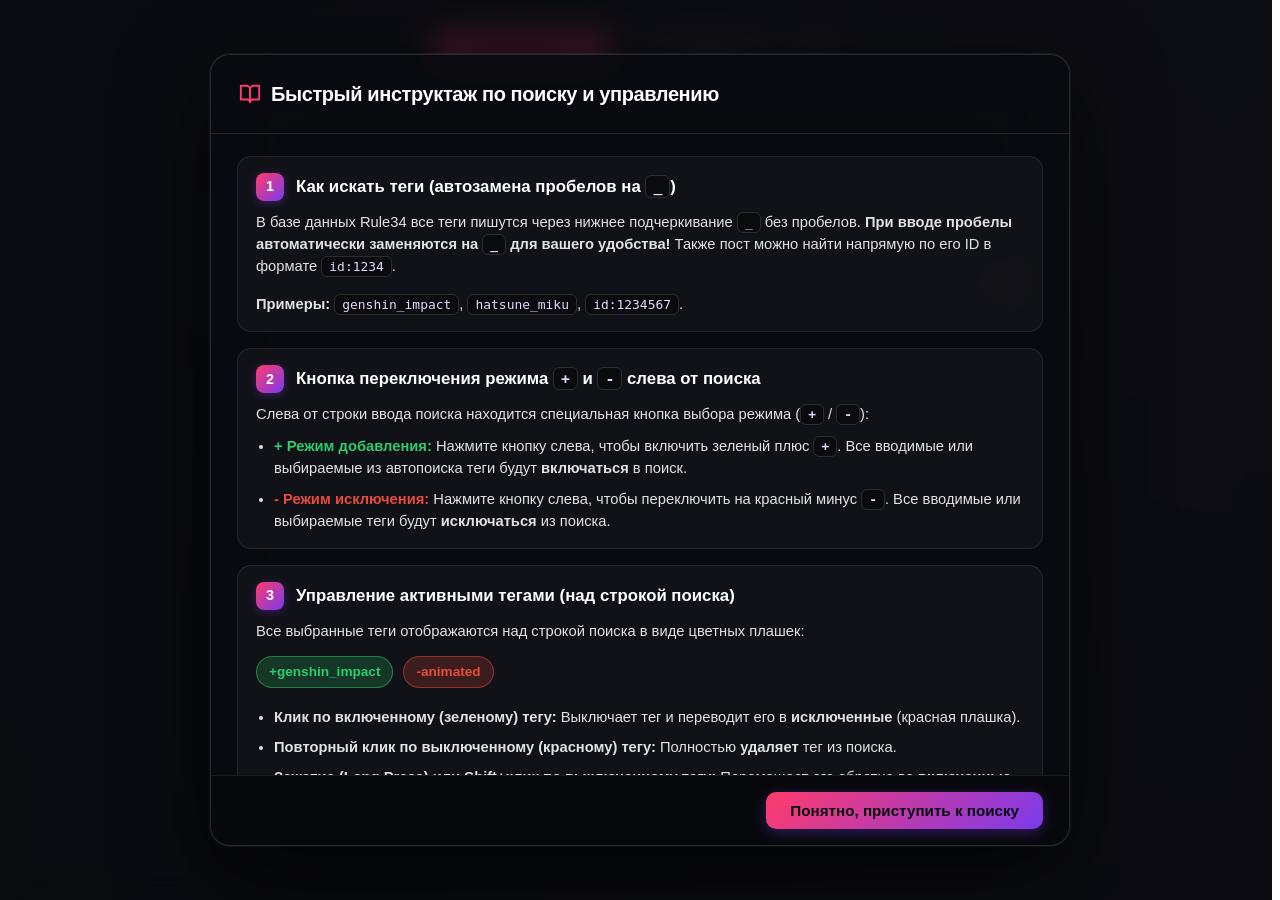
==== R34/index.html @ 2e8474db "bug fixes and optimization" ====
<!DOCTYPE html>
<html lang="ru">
<head>
<meta charset="UTF-8">
<meta name="viewport" content="width=device-width, initial-scale=1, maximum-scale=1, user-scalable=0">
<title>Rule34 Gallery</title>
<link rel="stylesheet" href="static/css/base.css?v=2.0.1">
<link rel="stylesheet" href="static/css/search.css?v=2.0.1">
<link rel="stylesheet" href="static/css/gallery.css?v=2.0.1">
<link rel="stylesheet" href="static/css/fullscreen.css?v=2.0.1">
<link rel="stylesheet" href="static/css/controls.css?v=2.0.1">
<link rel="stylesheet" href="static/css/adaptive.css?v=2.0.1">
<link rel="stylesheet" href="static/css/ui.css?v=2.0.1">
<link rel="stylesheet" href="static/css/lobby.css?v=2.0.1">
</head>
<body>

<!-- ═══ Табы режимов ═══ -->
<div class="app-mode-tabs">
  <button id="modeGalleryBtn" class="app-mode-btn active">
    <svg width="20" height="20" viewBox="0 0 24 24" fill="none" stroke="currentColor" stroke-width="2" stroke-linecap="round" stroke-linejoin="round"><rect x="3" y="3" width="7" height="7"/><rect x="14" y="3" width="7" height="7"/><rect x="14" y="14" width="7" height="7"/><rect x="3" y="14" width="7" height="7"/></svg>
    Галерея
  </button>
  <button id="modeProfileBtn" class="app-mode-btn">
    <svg width="20" height="20" viewBox="0 0 24 24" fill="none" stroke="currentColor" stroke-width="2" stroke-linecap="round" stroke-linejoin="round"><path d="M20.84 4.61a5.5 5.5 0 0 0-7.78 0L12 5.67l-1.06-1.06a5.5 5.5 0 0 0-7.78 7.78l1.06 1.06L12 21.23l7.78-7.78 1.06-1.06a5.5 5.5 0 0 0 0-7.78z"/></svg>
    Избранное
  </button>
  <button id="settingsBtn" class="app-mode-btn app-mode-btn--icon" title="Настройки">
    <svg width="22" height="22" viewBox="0 0 24 24" fill="none" stroke="currentColor" stroke-width="2" stroke-linecap="round" stroke-linejoin="round"><circle cx="12" cy="12" r="3"/><path d="M19.4 15a1.65 1.65 0 0 0 .33 1.82l.06.06a2 2 0 1 1-2.83 2.83l-.06-.06a1.65 1.65 0 0 0-1.82-.33 1.65 1.65 0 0 0-1 1.51V21a2 2 0 0 1-4 0v-.09A1.65 1.65 0 0 0 9 19.4a1.65 1.65 0 0 0-1.82.33l-.06.06a2 2 0 1 1-2.83-2.83l.06-.06a1.65 1.65 0 0 0 .33-1.82 1.65 1.65 0 0 0-1.51-1H3a2 2 0 0 1 0-4h.09A1.65 1.65 0 0 0 4.6 9a1.65 1.65 0 0 0-.33-1.82l-.06-.06a2 2 0 1 1 2.83-2.83l.06.06a1.65 1.65 0 0 0 1.82.33H9a1.65 1.65 0 0 0 1-1.51V3a2 2 0 0 1 4 0v.09a1.65 1.65 0 0 0 1 1.51 1.65 1.65 0 0 0 1.82-.33l.06-.06a2 2 0 1 1 2.83 2.83l-.06.06a1.65 1.65 0 0 0-.33 1.82V9a1.65 1.65 0 0 0 1.51 1H21a2 2 0 0 1 0 4h-.09a1.65 1.65 0 0 0-1.51 1z"/></svg>
  </button>
</div>

<h1 title="(Нажми 5 раз)">Rule34 Gallery</h1>

<!-- ═══ Поиск ═══ -->
<div class="search-container">
  <div class="r34-search-block">
    <div class="active-tags" id="activeTags"></div>
    <div class="r34-search-row">
      <button id="tagModeToggle" class="r34-tag-mode-btn" title="Режим добавления тегов">
        <svg class="tag-mode-icon-plus" width="20" height="20" viewBox="0 0 24 24" fill="none" stroke="currentColor" stroke-width="2" stroke-linecap="round" stroke-linejoin="round"><line x1="12" y1="5" x2="12" y2="19"/><line x1="5" y1="12" x2="19" y2="12"/></svg>
        <svg class="tag-mode-icon-minus" width="20" height="20" viewBox="0 0 24 24" fill="none" stroke="currentColor" stroke-width="2" stroke-linecap="round" stroke-linejoin="round" style="display: none;"><line x1="5" y1="12" x2="19" y2="12"/></svg>
      </button>
      <input id="tagInput" class="r34-search-input" placeholder="Поиск по тегам..." type="text" autocomplete="off">
      <button id="arrowButton" class="r34-search-arrow-btn">
        <svg width="24" height="24" viewBox="0 0 24 24"><circle cx="11" cy="11" r="8" stroke="#fff" stroke-width="2" fill="none"/><line x1="17" y1="17" x2="22" y2="22" stroke="#fff" stroke-width="2"/></svg>
      </button>
      <div class="suggestions-container" id="suggestions"></div>
    </div>
  </div>
  <div class="r34-results-count" id="r34ResultsCount"></div>
</div>

<!-- Служебная панель -->
<div id="r34-dev-panel" class="r34-dev-panel" hidden></div>

<!-- ═══ Модальное окно настроек ═══ -->
<div id="settings-modal" class="settings-modal">
  <div class="settings-modal-card">

    <div class="settings-modal-header">
      <div style="display: flex; align-items: center; gap: 12px; flex-wrap: wrap;">
        <h2>Настройки</h2>
        <button id="openTutorialBtn" class="tutorial-badge-btn" title="Открыть инструктаж по поиску и управлению">
          <svg width="14" height="14" viewBox="0 0 24 24" fill="none" stroke="currentColor" stroke-width="2" stroke-linecap="round" stroke-linejoin="round"><circle cx="12" cy="12" r="10"/><path d="M9.09 9a3 3 0 0 1 5.83 1c0 2-3 3-3 3"/><line x1="12" y1="17" x2="12.01" y2="17"/></svg>
          <span>Инструктаж</span>
        </button>
      </div>
      <div class="settings-header-actions">
        <button id="settingsResetBtn" class="r34-btn-secondary settings-reset-btn">Сбросить всё</button>
        <button id="settings-close-btn" class="settings-close-btn"><svg viewBox="0 0 24 24" width="18" height="18" fill="none" stroke="currentColor" stroke-width="2.5" stroke-linecap="round" stroke-linejoin="round"><line x1="18" y1="6" x2="6" y2="18"/><line x1="6" y1="6" x2="18" y2="18"/></svg></button>
      </div>
    </div>

    <!-- Вкладки -->
    <div class="settings-tabs">
      <button id="settings-tab-basic" data-pane="settings-content-basic" class="settings-tab-btn active">Обычные</button>
      <button id="settings-tab-advanced" data-pane="settings-content-advanced" class="settings-tab-btn">Продвинутые</button>
    </div>

    <div class="settings-modal-body">

      <!-- ═══ ВКЛАДКА 1: ОБЫЧНЫЕ ═══ -->
      <div id="settings-content-basic" class="settings-tab-pane" style="display: flex;">

        <!-- СЕКЦИЯ 1: ПОИСК И ФИЛЬТРАЦИЯ -->
        <div class="settings-section-title">
          <svg class="section-icon" viewBox="0 0 24 24" fill="none" stroke="currentColor" stroke-width="2" stroke-linecap="round" stroke-linejoin="round"><circle cx="11" cy="11" r="8"/><line x1="21" y1="21" x2="16.65" y2="16.65"/></svg>
          <span>Поиск и фильтрация</span>
        </div>

        <!-- Режим прокрутки -->
        <div class="settings-option settings-option--divided-compact">
          <div class="settings-row settings-row--wrap">
            <div class="settings-label-group">
              <label class="settings-label" title="Как загружать следующие страницы постов">Тип загрузки страниц</label>
              <button class="info-btn" data-info="scroll-mode" title="Инструкция">!</button>
            </div>
            <select id="settingsScrollModeSelect" class="r34-select select-min-150">
              <option value="infinite">Бесконечная прокрутка (Скролл)</option>
              <option value="pagination">Постраничная навигация (Листы)</option>
            </select>
          </div>
          <div class="info-help-box" id="info-scroll-mode" style="display: none;">
            <strong>Тип загрузки страниц:</strong><br>
            • <b>Бесконечная прокрутка:</b> Новые посты загружаются автоматически при прокрутке вниз.<br>
            • <b>Постраничная навигация:</b> Классическое переключение по номерам страниц. Полезно для точного контроля контента.
          </div>
        </div>

        <!-- Сортировка медиа -->
        <div class="settings-option settings-option--divided">
          <label class="settings-label">Сортировка медиа</label>
          <select id="settingsSortSelect" class="r34-select">
            <option value="new">Новое</option>
            <option value="popular">Популярное</option>
            <option value="likes">По лайкам...</option>
            <option value="random">Случайное</option>
          </select>
        </div>

        <!-- Порог лайков -->
        <div id="settingsLikesGroup" class="settings-option settings-option--divided" style="display: none;">
          <label class="settings-label">Минимальный score (лайки)</label>
          <input id="settingsMinLikesInput" type="number" class="r34-input" min="0" value="0">
        </div>

        <!-- Совместить случайный поиск с лайками -->
        <div id="settingsCombineRandomLikesGroup" class="settings-option settings-option-row settings-option--divided">
          <label class="settings-label" title="Применять порог лайков (минимальный score) при случайном поиске">Совместить случайный поиск с лайками</label>
          <label class="r34-toggle-switch">
            <input type="checkbox" id="settingsCombineRandomLikesCheckbox">
            <span class="r34-slider"></span>
          </label>
        </div>

        <!-- Только GIF -->
        <div class="settings-option settings-option--divided">
          <div class="settings-row">
            <div class="settings-label-group">
              <label class="settings-label" title="Показывать только анимации в формате GIF">Только GIF</label>
              <button class="info-btn" data-info="only-gifs" title="Инструкция">!</button>
            </div>
            <label class="r34-toggle-switch">
              <input type="checkbox" id="settingsOnlyGifsCheckbox">
              <span class="r34-slider"></span>
            </label>
          </div>
          <div class="info-help-box" id="info-only-gifs" style="display: none;">
            Показывать только анимации в формате GIF. При включении или выключении данной функции необходимо повторно нажать поиск.
          </div>
        </div>

        <!-- Фильтр мин. длительности видео -->
        <div class="settings-option settings-option--divided">
          <div class="settings-row">
            <div class="settings-label-group">
              <label class="settings-label settings-label-sub">Фильтр мин. длительности видео</label>
              <button class="info-btn" data-info="duration" title="Инструкция">!</button>
            </div>
            <label class="r34-toggle-switch">
              <input type="checkbox" id="settingsMinDurationEnabledCheckbox">
              <span class="r34-slider"></span>
            </label>
          </div>

          <div id="settingsMinDurationContainer" class="settings-duration-container">
            <div class="duration-label-row">
              <span class="duration-label-text">Минимальное число секунд:</span>
              <input type="number" id="settingsMinDurationInput" class="r34-input-mini input-mini-num" placeholder="0" min="0" max="3600">
            </div>
            <div class="duration-preset-row" id="durationPresetBtns">
              <button type="button" class="duration-preset-btn" data-val="10">10с</button>
              <button type="button" class="duration-preset-btn" data-val="30">30с</button>
              <button type="button" class="duration-preset-btn" data-val="60">1м (60с)</button>
              <button type="button" class="duration-preset-btn" data-val="120">2м (120с)</button>
              <button type="button" class="duration-preset-btn" data-val="300">5м (300с)</button>
            </div>
          </div>

          <div class="info-help-box" id="info-duration" style="display: none;">
            Позволяет искать видеофайлы, длительность которых превышает указанное число секунд. Например, введите 30, чтобы искать только видео длиной от 30 секунд.<br><br>
            <strong>После включения фильтра желательно заново нажать на поиск.</strong><br><br>
            <svg width="16" height="16" viewBox="0 0 24 24" fill="none" stroke="currentColor" stroke-width="2" stroke-linecap="round" stroke-linejoin="round" style="vertical-align: middle; margin-right: 4px;"><path d="M10.29 3.86L1.82 18a2 2 0 0 0 1.71 3h16.94a2 2 0 0 0 1.71-3L13.71 3.86a2 2 0 0 0-3.42 0z"/><line x1="12" y1="9" x2="12" y2="13"/><line x1="12" y1="17" x2="12.01" y2="17"/></svg>
            <strong>ОБРАТИТЕ ВНИМАНИЕ:</strong> Из-за технических особенностей определения длительности на стороне клиента, видео могут кратковременно мерцать или исчезать. Также использование этого фильтра может существенно увеличить время загрузки результатов поиска. В полноэкранном режиме видео, не соответствующие заданному фильтру длительности, автоматически и мгновенно (зависит от интернета) пролистываются (пропускаются).
          </div>
        </div>

        <!-- Защита от длинных изображений -->
        <div class="settings-option settings-option-row">
          <label class="settings-label" title="Сворачивать слишком длинные изображения (манга) и добавлять кнопку развернуть">Защита от длинных изображений</label>
          <label class="r34-toggle-switch">
            <input type="checkbox" id="settingsLongImageCheckbox" checked>
            <span class="r34-slider"></span>
          </label>
        </div>


        <!-- СЕКЦИЯ 2: ОТОБРАЖЕНИЕ И КАЧЕСТВО -->
        <div class="settings-section-title settings-section-title-spaced">
          <svg class="section-icon" viewBox="0 0 24 24" fill="none" stroke="currentColor" stroke-width="2" stroke-linecap="round" stroke-linejoin="round"><rect x="3" y="3" width="18" height="18" rx="2" ry="2"/><circle cx="8.5" cy="8.5" r="1.5"/><polyline points="21 15 16 10 5 21"/></svg>
          <span>Отображение и качество</span>
        </div>

        <!-- Количество колонок -->
        <div class="settings-option">
          <div class="settings-col-header">
            <label class="settings-label">Количество колонок сетки</label>
            <span id="columnsOptWarning" class="cols-opt-badge" style="display: none;" title="При 2 и более столбцах включена авто-оптимизация (отключены тяжелые эффекты и блуры для плавности)">
              <svg class="warn-icon" viewBox="0 0 24 24" width="14" height="14" fill="none" stroke="currentColor" stroke-width="2" stroke-linecap="round" stroke-linejoin="round"><path d="M10.29 3.86L1.82 18a2 2 0 0 0 1.71 3h16.94a2 2 0 0 0 1.71-3L13.71 3.86a2 2 0 0 0-3.42 0z"/><line x1="12" y1="9" x2="12" y2="13"/><line x1="12" y1="17" x2="12.01" y2="17"/></svg>
              Включена оптимизация
            </span>
          </div>
          <div class="columns-selector" id="settingsColumnsGroup">
            <button class="col-btn" data-cols="1">1</button>
            <button class="col-btn" data-cols="2">2</button>
            <button class="col-btn" data-cols="3">3</button>
            <button class="col-btn" data-cols="4">4</button>
            <button class="col-btn" data-cols="5">5</button>
          </div>
          <div id="columnsOptNote" class="settings-opt-note" style="display: none;">
            <svg class="warn-icon" viewBox="0 0 24 24" width="14" height="14" fill="none" stroke="currentColor" stroke-width="2" stroke-linecap="round" stroke-linejoin="round"><path d="M10.29 3.86L1.82 18a2 2 0 0 0 1.71 3h16.94a2 2 0 0 0 1.71-3L13.71 3.86a2 2 0 0 0-3.42 0z"/><line x1="12" y1="9" x2="12" y2="13"/><line x1="12" y1="17" x2="12.01" y2="17"/></svg>
            <span>При выборе 2 и более столбцов автоматически активируется режим оптимизации (для плавности скролла отключены блуры, тяжелые тени и анимации предзагрузки). Также то сколько вы сможете поставить колонок зависит от размера экрана</span>
          </div>
        </div>

        <!-- Оригинальное качество -->
        <div class="settings-option settings-option--divided-top">
          <div class="settings-row">
            <div class="settings-label-group">
              <label class="settings-label" title="Загружать оригинальное качество для фото, GIF и видео вместо оптимизированных превью">Оригинальное качество</label>
              <button class="info-btn" data-info="original-quality" title="Инструкция">!</button>
            </div>
            <label class="r34-toggle-switch">
              <input type="checkbox" id="settingsHdCheckbox">
              <span class="r34-slider"></span>
            </label>
          </div>
          <div class="info-help-box" id="info-original-quality" style="display: none;">
            <strong>Оригинальное качество:</strong><br>
            • При включении загружаются полноразмерные оригиналы для фото, GIF и видео<br>
            • При выключении используются оптимизированные версии (sample_url) для экономии трафика<br>
            • <em>Важно:</em> Не у всех медиа есть версия с пониженным качеством. Если пониженное качество недоступно, всегда загружается оригинал независимо от настройки.<br>
            • Значительно увеличивает расход трафика и время загрузки при включении
          </div>
        </div>

        <!-- Экономия трафика -->
        <div class="settings-option settings-option--divided-top">
          <div class="settings-row">
            <div class="settings-label-group">
              <label class="settings-label" title="Подгружать только легкое превью для экономии трафика">Экономия трафика (только превью)</label>
              <button class="info-btn" data-info="save-data" title="Инструкция">!</button>
            </div>
            <label class="r34-toggle-switch">
              <input type="checkbox" id="settingsSaveDataCheckbox">
              <span class="r34-slider"></span>
            </label>
          </div>
          <div class="info-help-box" id="info-save-data" style="display: none;">
            В галерее и при просмотре медиа будут загружаться только лёгкие превью вместо полноразмерных оригиналов или тяжелых сэмплов. Позволяет значительно снизить расход мобильного трафика и ускорить загрузку на слабых устройствах.
          </div>
        </div>


        <!-- СЕКЦИЯ 3: ВОСПРОИЗВЕДЕНИЕ И СЛАЙД-ШОУ -->
        <div class="settings-section-title settings-section-title-spaced">
          <svg class="section-icon" viewBox="0 0 24 24" fill="none" stroke="currentColor" stroke-width="2" stroke-linecap="round" stroke-linejoin="round"><polygon points="5 3 19 12 5 21 5 3"/></svg>
          <span>Воспроизведение и Слайд-шоу</span>
        </div>

        <!-- Бесконечный повтор видео -->
        <div class="settings-option">
          <div class="settings-row">
            <div class="settings-label-group">
              <label class="settings-label">Бесконечный повтор видео</label>
              <button class="info-btn" data-info="video-loop" title="Инструкция">!</button>
            </div>
            <label class="r34-toggle-switch">
              <input type="checkbox" id="settingsVideoLoopCheckbox" checked>
              <span class="r34-slider"></span>
            </label>
          </div>
          <div class="info-help-box" id="info-video-loop" style="display: none;">
            Управляет циклическим повтором видеофайлов.
          </div>
        </div>



        <!-- Начальный уровень громкости -->
        <div class="settings-option settings-option--divided-top">
          <div class="settings-row">
            <div class="settings-label-group">
              <label class="settings-label">Начальный уровень громкости</label>
              <button class="info-btn" data-info="default-volume" title="Инструкция">!</button>
            </div>
            <div class="settings-control-group">
              <input type="number" id="settingsDefaultVolumeManual" class="r34-input-mini input-mini-num" min="0" max="100">
              <span id="settingsDefaultVolumeValue" class="settings-value">50%</span>
            </div>
          </div>
          <div class="info-help-box" id="info-default-volume" style="display: none;">
            Задает стандартную громкость воспроизведения во всех плеерах (0%-100%).
          </div>
          <input id="settingsDefaultVolumeInput" type="range" min="0" max="100" step="5" value="50" class="r34-range r34-range-gradient settings-range">
        </div>

        <!-- Автопролистывание фото -->
        <div class="settings-option settings-option-row settings-option--divided-top">
          <label class="settings-label" title="Автоматически переключать изображения в полноэкранном режиме">Автопролистывание изображений</label>
          <label class="r34-toggle-switch">
            <input type="checkbox" id="settingsAutoSlideCheckbox" checked>
            <span class="r34-slider"></span>
          </label>
        </div>

        <!-- Автопролистывание видео -->
        <div class="settings-option settings-option-row settings-option--divided-top">
          <label class="settings-label" title="Автоматически переключать видео в полноэкранном режиме по окончании воспроизведения">Автопролистывание видео</label>
          <label class="r34-toggle-switch">
            <input type="checkbox" id="settingsAutoVideoSlideCheckbox" checked>
            <span class="r34-slider"></span>
          </label>
        </div>

        <!-- Интервал автопролистывания -->
        <div class="settings-option settings-option--divided-top">
          <div class="settings-row">
            <div class="settings-label-group">
              <label class="settings-label settings-label-sub">Интервал автопролистывания (сек)</label>
              <button class="info-btn" data-info="autoslide" title="Инструкция">!</button>
            </div>
            <input type="number" id="settingsAutoSlideInterval" class="r34-input-mini input-mini-num" placeholder="5" min="1" max="60">
          </div>
          <div class="info-help-box" id="info-autoslide" style="display: none;">
            Указывает время в секундах для автопролистывания в полноэкранном режиме. Видео переключается автоматически сразу после окончания воспроизведения.
          </div>
        </div>

        <!-- VR / панорамный просмотр (экспериментально) -->
        <div class="settings-option settings-option--divided-top">
          <div class="settings-row">
            <div class="settings-label-group">
              <label class="settings-label">VR-просмотр 360°/180° <span class="experimental-badge">эксперимент</span></label>
              <button class="info-btn" data-info="vr-mode" title="Инструкция">!</button>
            </div>
            <label class="r34-toggle-switch">
              <input type="checkbox" id="settingsVrModeCheckbox">
              <span class="r34-slider"></span>
            </label>
          </div>
          <div class="info-help-box" id="info-vr-mode" style="display: none;">
            Добавляет в полноэкранный просмотр кнопку <b>VR</b>. Она натягивает медиа изнутри на сферу — так, как и задумано для панорамных съёмок 360° и 180°: можно осмотреться мышью, пальцем или надеть VR-шлем (кнопка «Войти в VR» появляется, если браузер и шлем поддерживают WebXR).<br><br>
            <b>Важно:</b> режим не создаёт объём из плоской картинки. Он полезен только для контента, который изначально снят панорамой — обычное фото или видео в нём будет выглядеть растянутым по сфере.<br><br>
            Прямо в VR-просмотре можно переключить проекцию (360°/180°) и раскладку стерео-пары (моно, кадры бок-о-бок, кадры сверху-вниз) — подберите то, при котором картинка перестаёт двоиться и выглядит правильно.
          </div>
        </div>


        <!-- СЕКЦИЯ 4: SAFE SCREEN (ЭКРАН БЕЗОПАСНОСТИ) -->
        <div id="safeScreenSettingsBlock" class="safe-screen-settings-wrapper" style="border: none; padding: 0; background: none; margin-top: 0;">
          <div class="settings-section-title settings-section-title-spaced">
            <svg class="section-icon" viewBox="0 0 24 24" fill="none" stroke="currentColor" stroke-width="2" stroke-linecap="round" stroke-linejoin="round"><rect x="3" y="11" width="18" height="11" rx="2" ry="2"/><path d="M7 11V7a5 5 0 0 1 10 0v4"/></svg>
            <span style="display: flex; align-items: center; gap: 6px; flex-wrap: wrap;">
              Safe Screen (Экран безопасности)
              <span class="pc-only-badge">(только для ПК)</span>
            </span>
          </div>

          <!-- На телефоне вся начинка секции бесполезна (горячая клавиша,
               загрузка файлов, список) и занимала бы ~350px экрана, поэтому
               вместо затемнённых неработающих кнопок показываем одну строку. -->
          <div class="safe-screen-mobile-note">
            Экран безопасности срабатывает по горячей клавише, поэтому доступен
            только на компьютере. Откройте настройки с ПК, чтобы задать
            комбинацию и загрузить файлы-заглушки.
          </div>

          <div class="settings-option safe-screen-pc-only" style="border: none; padding: 0;">
            <!-- Горячие клавиши -->
            <div class="settings-row settings-row--wrap" style="gap: 12px; align-items: center;">
              <div class="settings-label-group" style="flex: 1;">
                <label class="settings-label">Быстрый вызов (Горячая клавиша)</label>
                <div style="font-size: 0.85rem; color: rgba(255, 255, 255, 0.6); margin-top: 4px; display: flex; align-items: center; gap: 8px;">
                  <span>Текущая комбинация:</span>
                  <kbd id="safeScreenHotkeyDisplay" style="background: var(--accent); padding: 3px 8px; border-radius: 6px; color: #fff; font-weight: 600; font-size: 0.85rem;">Alt + S</kbd>
                </div>
              </div>
              <div style="display: flex; gap: 8px; align-items: center; flex-wrap: wrap;">
                <button id="safeScreenChangeHotkeyBtn" class="r34-btn-secondary" style="min-width: 140px;">Изменить клавишу</button>
                <button id="safeScreenTestBtn" class="r34-btn-secondary" style="min-width: 90px;">Проверить</button>
              </div>
            </div>

            <!-- Загрузка и Список файлов в safe_screen -->
            <div style="margin-top: 16px; border-top: 1px solid rgba(255,255,255,0.08); padding-top: 12px;">
              <div style="display: flex; align-items: center; justify-content: space-between; gap: 10px; margin-bottom: 10px; flex-wrap: wrap;">
                <label class="settings-label" style="font-size: 0.9rem;">Файлы в папке safe_screen:</label>
                <div style="display: flex; align-items: center; gap: 8px;">
                  <input type="file" id="safeScreenFileInput" multiple accept="image/*,video/*" style="display: none;">
                  <button id="safeScreenUploadBtn" class="r34-btn-secondary" style="display: flex; align-items: center; gap: 6px; font-size: 0.85rem; padding: 6px 12px;">
                    <svg width="14" height="14" viewBox="0 0 24 24" fill="none" stroke="currentColor" stroke-width="2" stroke-linecap="round" stroke-linejoin="round"><path d="M21 15v4a2 2 0 0 1-2 2H5a2 2 0 0 1-2-2v-4"/><polyline points="17 8 12 3 7 8"/><line x1="12" y1="3" x2="12" y2="15"/></svg>
                    Загрузить файлы
                  </button>
                  <span id="safeScreenUploadStatus" style="font-size: 0.85rem; color: #2ecc71;"></span>
                </div>
              </div>

              <!-- Контейнер со списком загруженных файлов -->
              <div id="safeScreenFileList" style="display: flex; flex-direction: column; gap: 6px; max-height: 180px; overflow-y: auto; background: rgba(0,0,0,0.25); border: 1px solid rgba(255,255,255,0.08); border-radius: 8px; padding: 8px;">
                <div style="font-size: 0.85rem; color: rgba(255,255,255,0.5); text-align: center; padding: 12px;">Загрузка списка файлов...</div>
              </div>
            </div>
          </div>
        </div>


        <!-- СЕКЦИЯ 5: СИСТЕМА И ДАННЫЕ -->
        <div class="settings-section-title settings-section-title-spaced">
          <svg class="section-icon" viewBox="0 0 24 24" fill="none" stroke="currentColor" stroke-width="2" stroke-linecap="round" stroke-linejoin="round"><circle cx="12" cy="12" r="3"/><path d="M19.4 15a1.65 1.65 0 0 0 .33 1.82l.06.06a2 2 0 1 1-2.83 2.83l-.06-.06a1.65 1.65 0 0 0-1.82-.33 1.65 1.65 0 0 0-1 1.51V21a2 2 0 0 1-4 0v-.09A1.65 1.65 0 0 0 9 19.4a1.65 1.65 0 0 0-1.82.33l-.06.06a2 2 0 1 1-2.83-2.83l.06-.06a1.65 1.65 0 0 0 .33-1.82 1.65 1.65 0 0 0-1.51-1H3a2 2 0 0 1 0-4h.09A1.65 1.65 0 0 0 4.6 9a1.65 1.65 0 0 0-.33-1.82l-.06-.06a2 2 0 1 1 2.83-2.83l.06.06a1.65 1.65 0 0 0 1.82.33H9a1.65 1.65 0 0 0 1-1.51V3a2 2 0 0 1 4 0v.09a1.65 1.65 0 0 0 1 1.51 1.65 1.65 0 0 0 1.82-.33l.06-.06a2 2 0 1 1 2.83 2.83l-.06.06a1.65 1.65 0 0 0-.33 1.82V9a1.65 1.65 0 0 0 1.51 1H21a2 2 0 0 1 0 4h-.09a1.65 1.65 0 0 0-1.51 1z"/></svg>
          <span>Система и данные</span>
        </div>

        <!-- Очистка кэша -->
        <div class="settings-option">
          <div class="settings-row">
            <div class="settings-label-group">
              <label class="settings-label">Очистить весь кэш</label>
              <button class="info-btn" data-info="clear-cache" title="Инструкция">!</button>
            </div>
            <button id="settingsClearCacheBtn" class="r34-btn-secondary">Очистить</button>
          </div>
          <div class="info-help-box" id="info-clear-cache" style="display: none;">
            Полностью очищает все локальные данные: кэш изображений, настройки, теги, сессии и сохраненные состояния. После очистки сайт вернется к исходному состоянию.
          </div>
        </div>

        <!-- Выход из аккаунта -->
        <div class="settings-option settings-logout-group settings-option--divided-top">
          <a href="/logout" class="r34-btn-danger settings-logout-link" id="logoutBtn">Выйти из аккаунта</a>
        </div>

      </div>
      <!-- ═══ /settings-content-basic ═══ -->

<!-- ═══ ВКЛАДКА 2: ПРОДВИНУТЫЕ ═══ -->
<div id="settings-content-advanced" class="settings-tab-pane" style="display: none;">
<div class="advanced-settings-layout">
<div class="advanced-preview-col">

  <!-- Живой предпросмотр -->
  <div class="settings-option preview-wrapper">
    <div class="preview-toolbar">
      <label class="settings-label preview-toolbar-label">
        <span class="preview-toolbar-dot"></span>
        Живой предпросмотр (Мини-сайт)
      </label>
      <div class="preview-toolbar-actions">
        <button id="settingsDemoScrollBtn" class="r34-btn-secondary preview-scroll-btn">
          <svg viewBox="0 0 24 24" width="10" height="10" fill="currentColor"><polygon points="5 3 19 12 5 21"></polygon></svg>
          <span>Авто-скролл</span>
        </button>
        <button id="settingsPreviewExpandBtn" class="r34-btn-secondary preview-scroll-btn" title="Развернуть предпросмотр на весь экран">
          <svg viewBox="0 0 24 24" width="10" height="10" fill="none" stroke="currentColor" stroke-width="2.5" stroke-linecap="round" stroke-linejoin="round"><path d="M8 3H5a2 2 0 0 0-2 2v3"/><path d="M21 8V5a2 2 0 0 0-2-2h-3"/><path d="M3 16v3a2 2 0 0 0 2 2h3"/><path d="M16 21h3a2 2 0 0 0 2-2v-3"/></svg>
          <span>Во весь экран</span>
        </button>
      </div>
    </div>
    <button id="settingsPreviewCloseBtn" class="preview-fullscreen-close" title="Свернуть предпросмотр">
      <svg viewBox="0 0 24 24" width="18" height="18" fill="none" stroke="currentColor" stroke-width="2.5" stroke-linecap="round" stroke-linejoin="round"><line x1="18" y1="6" x2="6" y2="18"/><line x1="6" y1="6" x2="18" y2="18"/></svg>
    </button>

    <!-- Мок-браузер -->
    <div class="mock-browser-frame">
      <div class="mock-browser-bar">
        <div class="mock-window-dots">
          <span class="mock-dot mock-dot--red"></span>
          <span class="mock-dot mock-dot--yellow"></span>
          <span class="mock-dot mock-dot--green"></span>
        </div>
        <div class="mock-address-bar">
          <svg class="mock-lock-icon" viewBox="0 0 24 24" fill="none" stroke="currentColor" stroke-width="3"><rect x="3" y="11" width="18" height="11" rx="2" ry="2"></rect><path d="M7 11V7a5 5 0 0 1 10 0v4"></path></svg>
          <span>rule34-gallery.app/results</span>
        </div>
        <span class="mock-tab-badge">PREVIEW</span>
      </div>

      <!-- Вьюпорт мини-приложения -->
      <div id="settingsPreviewArea" class="settings-preview-area">

        <!-- Мини-шапка -->
        <div class="preview-mini-header">
          <div id="previewLogoContainer" class="preview-logo">
            <span class="preview-logo-accent">Rule34</span>
            <span class="preview-logo-white">Gallery</span>
          </div>
          <div class="preview-mode-tabs">
            <span class="preview-mode-tab preview-mode-tab--active">Галерея</span>
            <span class="preview-mode-tab">Избранное</span>
          </div>
        </div>

        <!-- Мини-поиск -->
        <div class="preview-search">
          <div class="preview-search-bar">
            <div class="preview-search-tags">
              <span class="preview-chip">anime <span class="preview-chip-x"><svg width="8" height="8" viewBox="0 0 24 24" fill="none" stroke="currentColor" stroke-width="3" stroke-linecap="round" stroke-linejoin="round"><line x1="18" y1="6" x2="6" y2="18"/><line x1="6" y1="6" x2="18" y2="18"/></svg></span></span>
              <span class="preview-chip">solo <span class="preview-chip-x"><svg width="8" height="8" viewBox="0 0 24 24" fill="none" stroke="currentColor" stroke-width="3" stroke-linecap="round" stroke-linejoin="round"><line x1="18" y1="6" x2="6" y2="18"/><line x1="6" y1="6" x2="18" y2="18"/></svg></span></span>
            </div>
            <div class="preview-search-actions">
              <svg class="preview-gear-icon" viewBox="0 0 24 24" fill="none" stroke="rgba(255,255,255,0.5)" stroke-width="2.5"><circle cx="12" cy="12" r="3"></circle><path d="M19.4 15a1.65 1.65 0 0 0 .33 1.82l.06.06a2 2 0 1 1-2.83 2.83l-.06-.06a1.65 1.65 0 0 0-1.82-.33 1.65 1.65 0 0 0-1 1.51V21a2 2 0 0 1-4 0v-.09A1.65 1.65 0 0 0 9 19.4a1.65 1.65 0 0 0-1.82.33l-.06.06a2 2 0 1 1-2.83-2.83l.06-.06a1.65 1.65 0 0 0 .33-1.82 1.65 1.65 0 0 0-1.51-1H3a2 2 0 0 1 0-4h.09A1.65 1.65 0 0 0 4.6 9a1.65 1.65 0 0 0-.33-1.82l-.06-.06a2 2 0 1 1 2.83-2.83l.06.06a1.65 1.65 0 0 0 1.82.33H9a1.65 1.65 0 0 0 1-1.51V3a2 2 0 0 1 4 0v.09a1.65 1.65 0 0 0 1 1.51 1.65 1.65 0 0 0 1.82-.33l.06-.06a2 2 0 1 1 2.83 2.83l-.06.06a1.65 1.65 0 0 0-.33 1.82V9a1.65 1.65 0 0 0 1.51 1H21a2 2 0 0 1 0 4h-.09a1.65 1.65 0 0 0-1.51 1z"></path></svg>
              <span class="preview-search-btn">
                <svg viewBox="0 0 24 24" fill="none" stroke="currentColor" stroke-width="4"><circle cx="11" cy="11" r="8"></circle><line x1="17" y1="17" x2="22" y2="22"></line></svg>
              </span>
            </div>
          </div>
          <div class="preview-results-note">Найдено 5,204 публикации • Страница 1 из 104</div>
        </div>

        <!-- Мини-сетка карточек -->
        <div id="settingsPreviewGrid">

          <!-- Карточка 1: GIF -->
          <div class="preview-card" style="width: var(--forced-width-scaled, 100%); height: var(--forced-height-scaled, auto);">
            <div class="preview-media preview-media--warm preview-media--h100">
              <svg class="preview-media-icon" width="22" height="22" viewBox="0 0 24 24" fill="none" stroke="var(--accent)" stroke-width="1.5"><rect x="3" y="3" width="18" height="18" rx="2" ry="2"></rect><circle cx="8.5" cy="8.5" r="1.5"></circle><polyline points="21 15 16 10 5 21"></polyline></svg>
              <span class="preview-gif-badge">GIF</span>
            </div>
            <div class="preview-info">
              <div class="preview-title">Illustration #5240</div>
              <div class="preview-tags-container">
                <span class="preview-tag preview-tag--accent">girl</span>
                <span class="preview-tag">solo</span>
              </div>
            </div>
          </div>

          <!-- Карточка 2: высокая -->
          <div class="preview-card" style="width: var(--forced-width-scaled, 100%); height: var(--forced-height-scaled, auto);">
            <div class="preview-media preview-media--cool preview-media--h140">
              <svg class="preview-media-icon" width="22" height="22" viewBox="0 0 24 24" fill="none" stroke="var(--accent)" stroke-width="1.5"><rect x="3" y="3" width="18" height="18" rx="2" ry="2"></rect><circle cx="8.5" cy="8.5" r="1.5"></circle><polyline points="21 15 16 10 5 21"></polyline></svg>
            </div>
            <div class="preview-info">
              <div class="preview-title">High Quality Render</div>
              <div class="preview-tags-container">
                <span class="preview-tag preview-tag--accent preview-tag--cyan-bg">cute</span>
                <span class="preview-tag">high_res</span>
              </div>
            </div>
          </div>

          <!-- Карточка 3: видео-плеер -->
          <div class="preview-card" style="width: var(--forced-width-scaled, 100%); height: var(--forced-height-scaled, auto);">
            <div class="preview-media preview-media--green preview-media--h110">
              <div class="preview-sound-indicator">
                <svg id="previewSoundIcon" viewBox="0 0 24 24" fill="none" stroke="currentColor" stroke-width="2.5">
                  <polygon points="11 5 6 9 2 9 2 15 6 15 11 19 11 5"></polygon>
                  <path id="previewSoundWaves" d="M19.07 4.93a10 10 0 0 1 0 14.14M15.54 8.46a5 5 0 0 1 0 7.07"></path>
                </svg>
              </div>
              <div class="preview-play-btn">
                <svg viewBox="0 0 72 72"><polygon points="24,18 52,36 24,54" fill="#fff"></polygon></svg>
              </div>
              <div class="preview-player-bar">
                <div class="preview-player-progress">
                  <div class="preview-player-fill"></div>
                </div>
                <div class="preview-volume-group">
                  <svg class="preview-volume-icon" viewBox="0 0 24 24" fill="none" stroke="currentColor" stroke-width="2" stroke-linecap="round" stroke-linejoin="round"><polygon points="11 5 6 9 2 9 2 15 6 15 11 19 11 5"></polygon><path d="M15.54 8.46a5 5 0 0 1 0 7.07"></path></svg>
                  <div class="preview-volume-track">
                    <div id="previewVolumeBar"></div>
                  </div>
                </div>
              </div>
            </div>
            <div class="preview-info">
              <div class="preview-title">Active Video Player</div>
              <div class="preview-tags-container">
                <span class="preview-tag preview-tag--accent preview-tag--green-bg">video</span>
                <span class="preview-tag">smooth</span>
              </div>
            </div>
          </div>

          <!-- Карточка 4: широкая -->
          <div class="preview-card" style="width: var(--forced-width-scaled, 100%); height: var(--forced-height-scaled, auto);">
            <div class="preview-media preview-media--gold preview-media--h90">
              <svg class="preview-media-icon" width="22" height="22" viewBox="0 0 24 24" fill="none" stroke="var(--accent)" stroke-width="1.5"><rect x="3" y="3" width="18" height="18" rx="2" ry="2"></rect><circle cx="8.5" cy="8.5" r="1.5"></circle><polyline points="21 15 16 10 5 21"></polyline></svg>
            </div>
            <div class="preview-info">
              <div class="preview-title">Landscape Preview</div>
              <div class="preview-tags-container">
                <span class="preview-tag preview-tag--accent">scenery</span>
              </div>
            </div>
          </div>

        </div>
      </div>
    </div>

    <!-- Заметка об интерактивности (Эффекты → SVG) -->
    <div class="preview-note">
      <svg class="preview-note-icon" viewBox="0 0 24 24" fill="none" stroke="currentColor" stroke-width="2" stroke-linecap="round" stroke-linejoin="round"><path d="M12 3l1.9 5.7 5.7 1.9-5.7 1.9L12 18.2l-1.9-5.7L4.4 10.6l5.7-1.9L12 3z"/><path d="M19 14.5l.8 2.2 2.2.8-2.2.8-.8 2.2-.8-2.2-2.2-.8 2.2-.8.8-2.2z"/></svg>
      <span><b>Интерактивность:</b> Этот мини-сайт полностью реагирует на скругление, зазоры, ширину колонок, прозрачность и размытие карточек, шрифт и громкость в режиме реального времени! Hover-эффекты также поддерживаются!</span>
    </div>
  </div>

</div>
<!-- ═══ Колонка опций ═══ -->
<div class="advanced-options-col">

  <!-- СЕКЦИЯ 1: ВНЕШНИЙ ВИД И ТЕМА (Палитра → SVG) -->
  <div class="settings-section-title">
    <svg class="section-icon" viewBox="0 0 24 24" fill="none" stroke="currentColor" stroke-width="2" stroke-linecap="round" stroke-linejoin="round"><path d="M12 2C6.48 2 2 6.48 2 12s4.48 10 10 10c.83 0 1.5-.67 1.5-1.5 0-.39-.15-.74-.39-1.01-.23-.26-.38-.61-.38-.99 0-.83.67-1.5 1.5-1.5H16c3.31 0 6-2.69 6-6 0-4.96-4.48-9-10-9z"/><circle cx="6.5" cy="11.5" r="1.5"/><circle cx="9.5" cy="7.5" r="1.5"/><circle cx="14.5" cy="7.5" r="1.5"/><circle cx="17.5" cy="11.5" r="1.5"/></svg>
    <span>Внешний вид и Тема</span>
  </div>

  <!-- Свой логотип -->
  <div class="settings-option settings-option--divided">
    <div class="settings-row">
      <div class="settings-label-group">
        <label class="settings-label">Свой логотип (Заголовок)</label>
        <button class="info-btn" data-info="custom-logo" title="Инструкция">!</button>
      </div>
      <input type="text" id="settingsCustomLogoInput" class="r34-input-mini input-mini-text" placeholder="Rule34 Gallery">
    </div>
    <div class="info-help-box" id="info-custom-logo" style="display: none;">
      Позволяет заменить стандартный текстовый логотип "Rule34 Gallery" в шапке сайта на ваше собственное название. Оставьте пустым, чтобы вернуть стандартный логотип.
    </div>
  </div>

  <!-- Акцентный цвет -->
  <div class="settings-option settings-option--divided-top">
    <div class="settings-row">
      <div class="settings-label-group">
        <label class="settings-label">Акцентный цвет сайта</label>
        <button class="info-btn" data-info="accent" title="Инструкция">!</button>
      </div>
      <div class="settings-control-group">
        <input type="color" id="settingsAccentColorPicker" class="color-picker" title="Выбрать на палитре">
        <input type="text" id="settingsAccentManual" class="r34-input-mini input-mini-hex" placeholder="#ff3b6b">
      </div>
    </div>
    <div class="info-help-box" id="info-accent" style="display: none;">
      Устанавливает основной акцентный цвет интерфейса, который применяется к кнопкам, активным индикаторам, тегам и подсветке элементов.<br><br>
      <b>Как настроить:</b><br>
      - Вы можете быстро выбрать один из готовых пресетов цветов, кликнув на кружки ниже.<br>
      - Вы можете нажать на квадратный индикатор цвета справа, чтобы открыть системную палитру.<br>
      - Вы можете ввести свой шестнадцатеричный код цвета вручную в поле справа (например: <code>#39ff14</code> или <code>#ff00ff</code>).
    </div>
    <div id="settingsThemeColors" class="theme-color-row">
      <button class="theme-color-dot active" data-color="pink" style="background: var(--accent, #ff3b6b);" title="Hot Pink"></button>
      <button class="theme-color-dot" data-color="cyan" style="background: #00f0ff;" title="Cyber Blue"></button>
      <button class="theme-color-dot" data-color="green" style="background: #39ff14;" title="Neon Green"></button>
      <button class="theme-color-dot" data-color="purple" style="background: #9b51e0;" title="Velvet Purple"></button>
      <button class="theme-color-dot" data-color="gold" style="background: #f2c94c;" title="Sun Gold"></button>
    </div>
  </div>

  <!-- Фон интерфейса -->
  <div class="settings-option settings-option--divided-top">
    <div class="settings-row">
      <div class="settings-label-group">
        <label class="settings-label">Фон интерфейса</label>
        <button class="info-btn" data-info="bg" title="Инструкция">!</button>
      </div>
      <input type="text" id="settingsBgManual" class="r34-input-mini input-mini-text" placeholder="solid #000">
    </div>
    <div class="info-help-box" id="info-bg" style="display: none;">
      Определяет общий фон страницы галереи и модальных окон.<br><br>
      <b>Как настроить:</b><br>
      Вы можете выбрать готовую тему из выпадающего списка ниже. <br>
      Или ввести в поле ввода справа собственное CSS значение для свойства background. Например:<br>
      - Сплошной цвет: <code>#050505</code> или <code>rgb(10,10,10)</code><br>
      - Градиент: <code>linear-gradient(to bottom, #111, #000)</code><br>
      - Изображение по ссылке: <code>url(https://example.com/bg.jpg)</code>
    </div>
    <select id="settingsBgSelect" class="r34-select settings-select-spaced">
      <option value="midnight">Полночь (Темно-фиолетовый)</option>
      <option value="obsidian">Обсидиан (Чистый черный)</option>
      <option value="forest">Лесной (Темно-зеленый)</option>
      <option value="indigo">Индиго (Космический синий)</option>
    </select>
  </div>

  <!-- Стиль шапки поиска -->
  <div class="settings-option settings-option--divided-top">
    <div class="settings-row">
      <div class="settings-label-group">
        <label class="settings-label">Стиль шапки поиска</label>
        <button class="info-btn" data-info="header-style" title="Инструкция">!</button>
      </div>
    </div>
    <div class="info-help-box" id="info-header-style" style="display: none;">
      Определяет внешний вид верхней поисковой панели. <br><br>
      <b>Полупрозрачное стекло</b>: Размытие заднего фона с эффектом матового стекла.<br>
      <b>Сплошной темный</b>: Обычный сплошной глубокий темный цвет.<br>
      <b>Полностью прозрачный</b>: Шапка сливается с основным фоном сайта.<br>
      <b>В цвет акцента</b>: Фирменный цвет выбранного вами акцента.
    </div>
    <select id="settingsHeaderStyleSelect" class="r34-select settings-select-spaced">
      <option value="glass">Полупрозрачное стекло (Glassmorphic)</option>
      <option value="dark">Сплошной темный (Solid Dark)</option>
      <option value="transparent">Полностью прозрачный (Transparent)</option>
      <option value="accent">В цвет акцента (Accent Color)</option>
    </select>
  </div>

  <!-- Шрифт интерфейса -->
  <div class="settings-option settings-option--divided-top">
    <div class="settings-row">
      <div class="settings-label-group">
        <label class="settings-label">Шрифт интерфейса</label>
        <button class="info-btn" data-info="font" title="Инструкция">!</button>
      </div>
      <input type="text" id="settingsFontManual" class="r34-input-mini input-mini-text" placeholder="Arial">
    </div>
    <div class="info-help-box" id="info-font" style="display: none;">
      Изменяет шрифт всех текстовых элементов интерфейса галереи.<br><br>
      <b>Как настроить:</b><br>
      - Вы можете выбрать один из специально подобранных стилей шрифта из списка ниже.<br>
      - Вы можете ввести точное название любого шрифта, установленного на вашем устройстве, в поле ввода справа. Введите название (например: <code>Arial</code>, <code>Tahoma</code>, <code>Times New Roman</code>, <code>Courier New</code>) и шрифт мгновенно применится.
    </div>
    <select id="settingsFontSelect" class="r34-select settings-select-spaced">
      <option value="sans">Inter (Классический без засечек)</option>
      <option value="mono">JetBrains Mono (Технический моноширинный)</option>
      <option value="rounded">Comfortaa / System Rounded (Округлый)</option>
    </select>
  </div>

  <!-- Базовый масштаб шрифта -->
  <div class="settings-option settings-option--divided-top">
    <div class="settings-row">
      <div class="settings-label-group">
        <label class="settings-label">Базовый масштаб шрифта</label>
        <button class="info-btn" data-info="base-font" title="Инструкция">!</button>
      </div>
      <div class="settings-control-group">
        <input type="number" id="settingsBaseFontManual" class="r34-input-mini input-mini-num" min="12" max="24">
        <span id="settingsBaseFontValue" class="settings-value">16px</span>
      </div>
    </div>
    <div class="info-help-box" id="info-base-font" style="display: none;">
      Задает глобальный размер шрифта на веб-сайте. Изменение этого параметра масштабирует все надписи, размеры кнопок, подписи к тегам и описания. Стандартный размер — 16px. Можно установить от 12px до 24px.
    </div>
    <input id="settingsBaseFontInput" type="range" min="12" max="24" step="1" value="16" class="r34-range r34-range-gradient settings-range">
  </div>


  <!-- СЕКЦИЯ 2: СЕТКА И РАЗМЕРЫ (Сетка → SVG) -->
  <div class="settings-section-title settings-section-title-spaced">
    <svg class="section-icon" viewBox="0 0 24 24" fill="none" stroke="currentColor" stroke-width="2" stroke-linecap="round" stroke-linejoin="round"><rect x="3" y="3" width="7" height="7"/><rect x="14" y="3" width="7" height="7"/><rect x="14" y="14" width="7" height="7"/><rect x="3" y="14" width="7" height="7"/></svg>
    <span>Параметры сетки и размеры</span>
  </div>

  <!-- Расстояние между карточками -->
  <div class="settings-option settings-option--divided">
    <div class="settings-row">
      <div class="settings-label-group">
        <label class="settings-label">Расстояние между карточками (Gap)</label>
        <button class="info-btn" data-info="gap" title="Инструкция">!</button>
      </div>
      <div class="settings-control-group">
        <input type="number" id="settingsGapManual" class="r34-input-mini input-mini-num" min="0" max="80">
        <span id="settingsGapValue" class="settings-value">24px</span>
      </div>
    </div>
    <div class="info-help-box" id="info-gap" style="display: none;">
      Увеличивает или уменьшает зазоры в сетке медиа-карточек. Стандартное значение — 24px. Допускается диапазон от 0 до 80px.
    </div>
    <input id="settingsGapInput" type="range" min="4" max="40" step="2" value="24" class="r34-range r34-range-gradient settings-range">
  </div>

  <!-- Минимальный размер карточки -->
  <div class="settings-option settings-option--divided-top">
    <div class="settings-row">
      <div class="settings-label-group">
        <label class="settings-label">Минимальный размер карточки</label>
        <button class="info-btn" data-info="colwidth" title="Инструкция">!</button>
      </div>
      <div class="settings-control-group">
        <input type="number" id="settingsColWidthManual" class="r34-input-mini input-mini-num" min="100" max="600">
        <span id="settingsColWidthValue" class="settings-value">300px</span>
      </div>
    </div>
    <div class="info-help-box" id="info-colwidth" style="display: none;">
      Регулирует плотность сетки. Чем меньше минимальный размер одной карточки, тем больше элементов поместится в один горизонтальный ряд на экране (от 100 до 600px).
    </div>
    <input id="settingsColWidthInput" type="range" min="160" max="480" step="10" value="300" class="r34-range r34-range-gradient settings-range">
  </div>

  <!-- Принудительные размеры -->
  <div class="settings-option settings-option--divided-top">
    <div class="settings-row">
      <div class="settings-label-group">
        <label class="settings-label">Принудительная ширина (px)</label>
        <button class="info-btn" data-info="forced-size" title="Инструкция">!</button>
      </div>
      <input type="number" id="settingsForcedWidth" class="r34-input-mini input-mini-md" placeholder="Авто" min="50" max="2000">
    </div>
    <div class="info-help-box" id="info-forced-size" style="display: none;">
      Фиксирует размеры медиа. Оставьте поля пустыми для автоматического расчёта. При задании размеров снимаются внутренние ограничения на максимальную ширину карточек.
    </div>
    <div class="settings-row settings-row-spaced">
      <label class="settings-label">Принудительная высота (px)</label>
      <input type="number" id="settingsForcedHeight" class="r34-input-mini input-mini-md" placeholder="Авто" min="50" max="2000">
    </div>
  </div>


  <!-- СЕКЦИЯ 3: СТИЛИЗАЦИЯ И ЭФФЕКТЫ КАРТОЧЕК (Искры/Слои → SVG) -->
  <div class="settings-section-title settings-section-title-spaced">
    <svg class="section-icon" viewBox="0 0 24 24" fill="none" stroke="currentColor" stroke-width="2" stroke-linecap="round" stroke-linejoin="round"><path d="M12 2L2 7l10 5 10-5-10-5zM2 17l10 5 10-5M2 12l10 5 10-5"/></svg>
    <span>Стилизация и эффекты карточек</span>
  </div>

  <!-- Скругление карточек -->
  <div class="settings-option settings-option--divided">
    <div class="settings-row">
      <div class="settings-label-group">
        <label class="settings-label">Скругление карточек</label>
        <button class="info-btn" data-info="radius" title="Инструкция">!</button>
      </div>
      <div class="settings-control-group">
        <input type="number" id="settingsRadiusManual" class="r34-input-mini input-mini-num" min="0" max="60">
        <span id="settingsRadiusValue" class="settings-value">20px</span>
      </div>
    </div>
    <div class="info-help-box" id="info-radius" style="display: none;">
      Управляет радиусом скругления углов карточек в результатах поиска. 0px — острые углы. Стандартное значение — 20px. Вы можете ввести любое значение от 0 до 60px.
    </div>
    <input id="settingsRadiusInput" type="range" min="0" max="32" step="2" value="20" class="r34-range r34-range-gradient settings-range">
  </div>

  <!-- Прозрачность карточек -->
  <div class="settings-option settings-option--divided-top">
    <div class="settings-row">
      <div class="settings-label-group">
        <label class="settings-label">Прозрачность карточек</label>
        <button class="info-btn" data-info="card-opacity" title="Инструкция">!</button>
      </div>
      <div class="settings-control-group">
        <input type="number" id="settingsCardOpacityManual" class="r34-input-mini input-mini-num" min="0" max="100">
        <span id="settingsCardOpacityValue" class="settings-value">85%</span>
      </div>
    </div>
    <div class="info-help-box" id="info-card-opacity" style="display: none;">
      Регулирует прозрачность заднего фона каждой карточки. 0% — карточки полностью прозрачны, виден только контент. 100% — полностью сплошной темный фон. Стандартное значение — 85%.
    </div>
    <input id="settingsCardOpacityInput" type="range" min="0" max="100" step="5" value="85" class="r34-range r34-range-gradient settings-range">
  </div>

  <!-- Размытие фона карточек -->
  <div class="settings-option settings-option--divided-top">
    <div class="settings-row">
      <div class="settings-label-group">
        <label class="settings-label">Размытие фона карточек</label>
        <button class="info-btn" data-info="card-blur" title="Инструкция">!</button>
      </div>
      <div class="settings-control-group">
        <input type="number" id="settingsCardBlurManual" class="r34-input-mini input-mini-num" min="0" max="24">
        <span id="settingsCardBlurValue" class="settings-value">0px</span>
      </div>
    </div>
    <div class="info-help-box" id="info-card-blur" style="display: none;">
      Применяет эффект размытия заднего плана (backdrop-filter) для карточек. Создает эффект "матового стекла". Примечание: высокое размытие на старых телефонах может снизить производительность прокрутки. Рекомендуется от 0px до 12px.
    </div>
    <input id="settingsCardBlurInput" type="range" min="0" max="24" step="2" value="0" class="r34-range r34-range-gradient settings-range">
  </div>

  <!-- Толщина рамки карточки -->
  <div class="settings-option settings-option--divided-top">
    <div class="settings-row">
      <div class="settings-label-group">
        <label class="settings-label">Толщина рамки карточки</label>
        <button class="info-btn" data-info="card-border-width" title="Инструкция">!</button>
      </div>
      <div class="settings-control-group">
        <input type="number" id="settingsCardBorderWidthManual" class="r34-input-mini input-mini-num" min="0" max="8">
        <span id="settingsCardBorderWidthValue" class="settings-value">1px</span>
      </div>
    </div>
    <div class="info-help-box" id="info-card-border-width" style="display: none;">
      Задает толщину рамки вокруг карточек публикаций. По умолчанию 1px. Вы можете установить значение от 0px (без рамки) до 8px (жирная стильная рамка).
    </div>
    <input id="settingsCardBorderWidthInput" type="range" min="0" max="8" step="1" value="1" class="r34-range r34-range-gradient settings-range">
  </div>

  <!-- Цвет рамки карточки -->
  <div class="settings-option settings-option--divided-top">
    <div class="settings-row">
      <div class="settings-label-group">
        <label class="settings-label">Цвет рамки карточки</label>
        <button class="info-btn" data-info="card-border-color" title="Инструкция">!</button>
      </div>
      <div class="settings-control-group">
        <input type="color" id="settingsCardBorderColorPicker" class="color-picker" title="Выбрать цвет">
        <input type="text" id="settingsCardBorderColorManual" class="r34-input-mini input-mini-rgba" placeholder="rgba(255,255,255,0.06)">
      </div>
    </div>
    <div class="info-help-box" id="info-card-border-color" style="display: none;">
      Определяет цвет рамки вокруг карточек в спокойном состоянии. По умолчанию используется полупрозрачный белый. Вы можете выбрать любой оттенок.
    </div>
  </div>

  <!-- Эффект при наведении -->
  <div class="settings-option settings-option--divided-top" id="pcOnlyHoverEffectOption">
    <div class="settings-label-group">
      <label class="settings-label">Эффект при наведении на медиа <span class="pc-only-badge">(Только для ПК)</span></label>
      <button class="info-btn" data-info="hover" title="Инструкция">!</button>
    </div>
    <div class="info-help-box" id="info-hover" style="display: none;">
      Эффект при наведении определяет, как будут вести себя карточки в галерее, когда вы наводите на них курсор. Вы можете выбрать вариант из выпадающего списка. <br><br>
      <b>Увеличение и подъем (Стандартный)</b>: Карточка слегка приподнимается вверх и увеличивается, а её границы подсвечиваются.<br>
      <b>Неоновое свечение границ</b>: Карточка остается на месте, но вокруг неё появляется яркое неоновое свечение.<br>
      <b>Легкий сдвиг вверх</b>: Плавное перемещение карточки вверх с появлением небольшой тени внизу.<br>
      <b>Пульсация</b>: Легкое увеличение карточки при наведении.<br>
      <b>Яркая рамка</b>: Появление яркой рамки вокруг карточки.<br>
      <b>Без эффекта</b>: Отключение визуальных эффектов (карточка останется статичной).
    </div>
    <select id="settingsHoverSelect" class="r34-select settings-select-spaced">
      <option value="zoom">Увеличение и подъем (Стандартный)</option>
      <option value="glow">Неоновое свечение границ</option>
      <option value="slide">Легкий сдвиг вверх</option>
      <option value="pulse">Пульсация</option>
      <option value="borderPop">Яркая рамка</option>
      <option value="none">Без эффекта</option>
    </select>
  </div>

  <!-- Интенсивность свечения -->
  <div class="settings-option settings-option--divided-top" id="pcOnlyGlowOption">
    <div class="settings-row">
      <div class="settings-label-group">
        <label class="settings-label">Интенсивность свечения (Shadow) <span class="pc-only-badge">(Только для ПК)</span></label>
        <button class="info-btn" data-info="card-glow-intensity" title="Инструкция">!</button>
      </div>
      <div class="settings-control-group">
        <input type="number" id="settingsCardGlowManual" class="r34-input-mini input-mini-num" min="0" max="100">
        <span id="settingsCardGlowValue" class="settings-value">45%</span>
      </div>
    </div>
    <div class="info-help-box" id="info-card-glow-intensity" style="display: none;">
      Увеличивает или уменьшает яркость неонового свечения или тени, которая появляется у карточки при наведении. Выставьте 0%, чтобы полностью отключить свечение/тень.
    </div>
    <input id="settingsCardGlowInput" type="range" min="0" max="100" step="5" value="45" class="r34-range r34-range-gradient settings-range">
  </div>

  <!-- Скорость анимации карточек -->
  <div class="settings-option settings-option--divided-top" id="pcOnlyTransitionOption">
    <div class="settings-row">
      <div class="settings-label-group">
        <label class="settings-label">Скорость анимации карточек <span class="pc-only-badge">(Только для ПК)</span></label>
        <button class="info-btn" data-info="card-transition-speed" title="Инструкция">!</button>
      </div>
      <div class="settings-control-group">
        <input type="number" id="settingsCardTransitionManual" class="r34-input-mini input-mini-num" min="100" max="1000" step="50">
        <span id="settingsCardTransitionValue" class="settings-value">300ms</span>
      </div>
    </div>
    <div class="info-help-box" id="info-card-transition-speed" style="display: none;">
      Управляет временем плавного изменения состояния карточки при наведении (эффект увеличения, появление тени и т.д.). От 100ms (почти мгновенно) до 1000ms (очень медленный кинематографичный переход).
    </div>
    <input id="settingsCardTransitionInput" type="range" min="100" max="1000" step="50" value="300" class="r34-range r34-range-gradient settings-range">
  </div>


  <!-- СЕКЦИЯ 4: ИНФОРМАТИВНОСТЬ И ПОВЕДЕНИЕ ТЕГОВ (Тег → SVG) -->
  <div class="settings-section-title settings-section-title-spaced">
    <svg class="section-icon" viewBox="0 0 24 24" fill="none" stroke="currentColor" stroke-width="2" stroke-linecap="round" stroke-linejoin="round"><path d="M20.59 13.41l-7.17 7.17a2 2 0 0 1-2.83 0L2 12V2h10l8.59 8.59a2 2 0 0 1 0 2.82z"/><line x1="7" y1="7" x2="7.01" y2="7"/></svg>
    <span>Информативность и Поведение тегов</span>
  </div>

  <!-- Показывать теги в описании -->
  <div class="settings-option settings-option--divided">
    <div class="settings-row">
      <div class="settings-label-group">
        <label class="settings-label">Показывать теги в описании</label>
        <button class="info-btn" data-info="card-tags" title="Инструкция">!</button>
      </div>
      <label class="r34-toggle-switch">
        <input type="checkbox" id="settingsCardTagsCheckbox" checked>
        <span class="r34-slider"></span>
      </label>
    </div>
    <div class="info-help-box" id="info-card-tags" style="display: none;">
      Если отключено, списки тегов внутри разворачиваемой информации о публикации (и в предпросмотре) будут полностью скрыты. Идеально для ультра-минималистичного вида галереи.
    </div>
  </div>

  <!-- Скрывать теги до наведения -->
  <div class="settings-option settings-option--divided-top" id="pcOnlyTagsHoverOption">
    <div class="settings-row">
      <div class="settings-label-group">
        <label class="settings-label">Скрывать теги до наведения <span class="pc-only-badge">(Только для ПК)</span></label>
        <button class="info-btn" data-info="tags-hover-only" title="Инструкция">!</button>
      </div>
      <label class="r34-toggle-switch">
        <input type="checkbox" id="settingsTagsOnHoverCheckbox">
        <span class="r34-slider"></span>
      </label>
    </div>
    <div class="info-help-box" id="info-tags-hover-only" style="display: none;">
      Если включено, список тегов в открытой карточке будет скрыт по умолчанию и плавно появится только тогда, когда вы наведете курсор мыши на область карточки. Это создает чистый и лаконичный дизайн.
    </div>
  </div>

  <!-- Размер шрифта тегов -->
  <div class="settings-option settings-option--divided-top">
    <div class="settings-row">
      <div class="settings-label-group">
        <label class="settings-label">Размер шрифта тегов</label>
        <button class="info-btn" data-info="tag-size" title="Инструкция">!</button>
      </div>
      <div class="settings-control-group">
        <input type="number" id="settingsTagSizeManual" class="r34-input-mini input-mini-num" min="8" max="16">
        <span id="settingsTagSizeValue" class="settings-value">11px</span>
      </div>
    </div>
    <div class="info-help-box" id="info-tag-size" style="display: none;">
      Управляет размером шрифта тегов в карточке. По умолчанию 11px. Вы можете сделать теги ультра-компактными (8px) или крупными (до 16px).
    </div>
    <input id="settingsTagSizeInput" type="range" min="8" max="16" step="1" value="11" class="r34-range r34-range-gradient settings-range">
  </div>

  <!-- Поведение клика по тегу -->
  <div class="settings-option settings-option--divided-top">
    <div class="settings-row">
      <div class="settings-label-group">
        <label class="settings-label">Поведение клика по тегу</label>
        <button class="info-btn" data-info="tag-click-behavior" title="Инструкция">!</button>
      </div>
    </div>
    <div class="info-help-box" id="info-tag-click-behavior" style="display: none;">
      Определяет, что происходит при нажатии на уже добавленный активный тег.<br><br>
      <b>Стандартное поведение</b>:<br>Клик по тегу делает его исключенным (с минусом), а повторный клик удаляет его полностью.<br><br>
      <b>Быстрое удаление (Зажатие для искл.)</b>:<br>Клик по тегу сразу удаляет его полностью. Чтобы исключить тег (сделать неактивным), зажмите его (long-press) на 0.5 сек. Работает как на смартфонах, так и на ПК.<br><br>
      <b>Быстрое удаление (Двойной клик для искл.)</b>:<br>Клик по тегу сразу удаляет его полностью. Двойной клик по тегу переводит его в исключенные.<br><br>
      <svg width="14" height="14" viewBox="0 0 24 24" fill="none" stroke="currentColor" stroke-width="2" stroke-linecap="round" stroke-linejoin="round" style="vertical-align: middle; margin-right: 4px;"><path d="M10.29 3.86L1.82 18a2 2 0 0 0 1.71 3h16.94a2 2 0 0 0 1.71-3L13.71 3.86a2 2 0 0 0-3.42 0z"/><line x1="12" y1="9" x2="12" y2="13"/><line x1="12" y1="17" x2="12.01" y2="17"/></svg>
      <strong>Shift+клик</strong>: Перемещает тег из исключенных во включенные (работает во всех режимах).<br><br>
      <svg width="14" height="14" viewBox="0 0 24 24" fill="none" stroke="currentColor" stroke-width="2" stroke-linecap="round" stroke-linejoin="round" style="vertical-align: middle; margin-right: 4px;"><circle cx="12" cy="12" r="10"/><polyline points="12 6 12 12 16 14"/></svg>
      <strong>Долгое нажатие (0.5 сек)</strong>: Перемещает тег только из исключенных во включенные (работает на сенсорных экранах и ПК во всех режимах).
    </div>
    <select id="settingsTagClickBehaviorSelect" class="r34-select settings-select-spaced">
      <option value="default">Стандартное (Клик — исключить, повторный — удалить)</option>
      <option value="longpress">Быстрое удаление (Клик — удалить, зажатие — исключить)</option>
      <option value="dblclick">Быстрое удаление (Клик — удалить, 2х клик — исключить)</option>
    </select>
  </div>


  <!-- СЕКЦИЯ 5: КАСТОМИЗАЦИЯ ПОЛОСЫ ПРОКРУТКИ (Скроллбар → SVG) -->
  <div class="settings-section-title settings-section-title-spaced">
    <svg class="section-icon" viewBox="0 0 24 24" fill="none" stroke="currentColor" stroke-width="2" stroke-linecap="round" stroke-linejoin="round"><line x1="12" y1="5" x2="12" y2="19"/><polyline points="19 12 12 19 5 12"/></svg>
    <span>Кастомизация полосы прокрутки</span>
  </div>

  <!-- Толщина полосы прокрутки -->
  <div class="settings-option settings-option--divided">
    <div class="settings-row">
      <div class="settings-label-group">
        <label class="settings-label">Толщина полосы прокрутки</label>
        <button class="info-btn" data-info="scrollbar-width" title="Инструкция">!</button>
      </div>
      <div class="settings-control-group">
        <input type="number" id="settingsScrollbarWidthManual" class="r34-input-mini input-mini-num" min="0" max="16">
        <span id="settingsScrollbarWidthValue" class="settings-value">8px</span>
      </div>
    </div>
    <div class="info-help-box" id="info-scrollbar-width" style="display: none;">
      Управляет шириной (толщиной) вертикальных и горизонтальных полос прокрутки (скроллбаров) во всем приложении. Стандарт — 8px. Можно сделать скроллбар невидимым (0px), супер-тонким (например, 2px) или толстым.
    </div>
    <input id="settingsScrollbarWidthInput" type="range" min="0" max="16" step="1" value="8" class="r34-range r34-range-gradient settings-range">
  </div>

  <!-- Цвет ползунка прокрутки -->
  <div class="settings-option settings-option--divided-top">
    <div class="settings-row">
      <div class="settings-label-group">
        <label class="settings-label">Цвет ползунка прокрутки</label>
        <button class="info-btn" data-info="scrollbar-color" title="Инструкция">!</button>
      </div>
      <div class="settings-control-group">
        <input type="color" id="settingsScrollbarColorPicker" class="color-picker" title="Выбрать цвет">
        <input type="text" id="settingsScrollbarColorManual" class="r34-input-mini input-mini-rgba" placeholder="rgba(255,255,255,0.16)">
      </div>
    </div>
    <div class="info-help-box" id="info-scrollbar-color" style="display: none;">
      Позволяет изменить цвет бегунка (ползунка) скроллбара. При наведении на него он автоматически будет подсвечиваться вашим акцентным цветом сайта.
    </div>
  </div>


  <!-- СЕКЦИЯ 6: ОПТИМИЗАЦИЯ И ПРОИЗВОДИТЕЛЬНОСТЬ (Ракета → SVG, жёлтый блок) -->
  <div class="settings-perf-block">
    <div class="settings-perf-block-title">
      <svg class="section-icon" viewBox="0 0 24 24" fill="none" stroke="currentColor" stroke-width="2" stroke-linecap="round" stroke-linejoin="round"><path d="M4.5 16.5c-1.5 1.26-2 5-2 5s3.74-.5 5-2c.71-.84.7-2.13-.09-2.91a2.18 2.18 0 0 0-2.91-.09z"/><path d="m12 15-3-3a22 22 0 0 1 2-3.95A12.88 12.88 0 0 1 22 2c0 2.72-.78 7.5-6 11a22.35 22.35 0 0 1-4 2z"/><path d="M9 12H4s.55-3.03 2-4c1.62-1.08 5 0 5 0"/><path d="M12 15v5s3.03-.55 4-2c1.08-1.62 0-5 0-5"/></svg>
      <span>Оптимизация и производительность</span>
    </div>

    <div class="settings-perf-note">
      Эти настройки помогают повысить плавность работы на слабых устройствах, снизить нагрузку на CPU/GPU и сэкономить трафик. Рекомендуется включать при лагах или тормозах.
    </div>

    <!-- Режим для слабых устройств -->
    <div class="settings-option settings-option--divided-compact">
      <div class="settings-row">
        <div class="settings-row-container" style="display: flex; align-items: center; justify-content: space-between; width: 100%;">
          <div class="settings-label-group">
            <label class="settings-label" title="Снизить нагрузку на CPU/GPU и отключить часть эффектов для плавной работы на слабых устройствах">Режим для слабых устройств</label>
            <button class="info-btn info-btn--warn" data-info="low-power" title="Инструкция">!</button>
          </div>
          <label class="r34-toggle-switch">
            <input type="checkbox" id="settingsLowPowerCheckbox">
            <span class="r34-slider"></span>
          </label>
        </div>
      </div>
      <div class="info-help-box info-help-box--warn" id="info-low-power" style="display: none;">
        <strong>Режим для слабых устройств:</strong><br>
        • Отключает тяжелые визуальные эффекты (тени, свечение, блуры)<br>
        • Убирает лишние анимации интерфейса для максимальной плавности<br>
        • Ускоряет открытие постов и переключение между медиа<br>
        • Оптимизирует рендеринг сетки для снижения нагрузки на процессор и GPU<br>
        <br>
        <em>Рекомендуется для старых ноутбуков, планшетов и при любых тормозах интерфейса.</em>
      </div>
    </div>

    <!-- Ограничить одновременную загрузку -->
    <div class="settings-option settings-option--divided-compact">
      <div class="settings-row">
        <div class="settings-row-container" style="display: flex; align-items: center; justify-content: space-between; width: 100%;">
          <div class="settings-label-group">
            <label class="settings-label" title="Ограничить количество одновременно загружаемых карточек для более стабильной работы">Ограничить параллельную загрузку</label>
            <button class="info-btn info-btn--warn" data-info="load-limit" title="Инструкция">!</button>
          </div>
          <label class="r34-toggle-switch">
            <input type="checkbox" id="settingsLoadLimitCheckbox">
            <span class="r34-slider"></span>
          </label>
        </div>
      </div>
      <div class="info-help-box info-help-box--warn" id="info-load-limit" style="display: none;">
        <strong>Ограничение параллельной загрузки:</strong><br>
        • Снижает нагрузку на сетевой канал и процессор при скролле<br>
        • Ограничивает количество активных сетевых запросов к серверу<br>
        • Позволяет интерфейсу оставаться отзывчивым на слабых устройствах<br>
        <br>
        <em>Рекомендуется при медленном интернете или лагах во время быстрой прокрутки.</em>
      </div>
    </div>

    <!-- Предзагрузка карточек -->
    <div class="settings-option settings-option--divided-compact">
      <div class="settings-row settings-row--wrap">
        <div class="settings-label-group">
          <label class="settings-label" title="Выбрать насколько заранее браузер должен подгружать карточки рядом с экраном">Предзагрузка карточек</label>
          <button class="info-btn info-btn--warn" data-info="preload" title="Инструкция">!</button>
        </div>
        <select id="settingsPreloadSelect" class="r34-select select-min-150">
          <option value="off">Отключить</option>
          <option value="near">Рядом с экраном</option>
          <option value="page">Следующая страница</option>
        </select>
      </div>
      <div class="info-help-box info-help-box--warn" id="info-preload" style="display: none;">
        <strong>Предзагрузка карточек:</strong><br>
        • Управляет тем, за сколько пикселей до появления на экране браузер начинает загружать медиа<br>
        • <b>Отключить:</b> загружает только когда карточка видна на экране (минимальный расход трафика)<br>
        • <b>Рядом с экраном:</b> начинает загрузку за 260-500px до появления (баланс между скоростью и трафиком)<br>
        • <b>Следующая страница:</b> начинает загрузку за 700-1200px до появления (максимальная плавность прокрутки)<br>
        <br>
        <em>Рекомендуется "Рядом с экраном" для оптимального баланса.</em>
      </div>
    </div>

    <!-- Упростить пазлы -->
    <div class="settings-option settings-option--divided-compact">
      <div class="settings-row">
        <div class="settings-row-container" style="display: flex; align-items: center; justify-content: space-between; width: 100%;">
          <div class="settings-label-group">
            <label class="settings-label" title="Упростить генерацию пазлов для более стабильной работы и лучшей читаемости">Упростить пазлы для скорости</label>
            <button class="info-btn info-btn--warn" data-info="puzzle-perf" title="Инструкция">!</button>
          </div>
          <label class="r34-toggle-switch">
            <input type="checkbox" id="settingsPuzzlePerformanceCheckbox">
            <span class="r34-slider"></span>
          </label>
        </div>
      </div>
      <div class="info-help-box info-help-box--warn" id="info-puzzle-perf" style="display: none;">
        <strong>Упрощение пазлов:</strong><br>
        • Пазлы собираются в более лёгком режиме: меньше деталей<br>
        • Упрощаются анимации и снижается нагрузка на GPU<br>
        • Полезно для слабых устройств при тормозах в мини-игре<br>
        <br>
        <em>Рекомендуется включить при лагах в пазлах.</em>
      </div>
    </div>
  </div>


  <!-- СЕКЦИЯ 7: ТЕХНИЧЕСКИЕ И ОБЛАЧНЫЕ НАСТРОЙКИ (Шестеренка/Облако → SVG) -->
  <div class="settings-section-title settings-section-title-spaced">
    <svg class="section-icon" viewBox="0 0 24 24" fill="none" stroke="currentColor" stroke-width="2" stroke-linecap="round" stroke-linejoin="round"><path d="M14.7 6.3a1 1 0 0 0 0 1.4l1.6 1.6a1 1 0 0 0 1.4 0l3.77-3.77a6 6 0 0 1-7.94 7.94l-6.91 6.91a2.12 2.12 0 0 1-3-3l6.91-6.91a6 6 0 0 1 7.94-7.94l-3.76 3.76z"/></svg>
    <span>Облако и технические настройки</span>
  </div>

  <!-- Служебная панель -->
  <div class="settings-option settings-option--divided">
    <div class="settings-row">
      <div class="settings-row-container" style="display: flex; align-items: center; justify-content: space-between; width: 100%;">
        <div class="settings-label-group">
          <label class="settings-label" title="Показывать служебную панель с метриками и отладочной информацией">Показывать служебную панель</label>
          <button class="info-btn" data-info="dev-mode" title="Инструкция">!</button>
        </div>
        <label class="r34-toggle-switch">
          <input type="checkbox" id="settingsDeveloperModeCheckbox">
          <span class="r34-slider"></span>
        </label>
      </div>
    </div>
    <div class="info-help-box" id="info-dev-mode" style="display: none;">
      Отображает служебную панель с текущими метриками: количество карточек, активных видео и режим предзагрузки. Это полезно для диагностики и настройки интерфейса, а не для обычной работы.
    </div>
  </div>

  <!-- Синхронизация через Turso -->
  <div class="settings-option settings-option--divided-top">
    <div class="settings-row">
      <div class="settings-row-container" style="display: flex; align-items: center; justify-content: space-between; width: 100%;">
        <div class="settings-label-group">
          <label class="settings-label" title="Синхронизировать избранное и пазлы через Turso (SQLite в облаке)">Синхронизация через Turso</label>
          <button class="info-btn info-btn--turso" data-info="turso-sync" title="Инструкция">!</button>
        </div>
        <label class="r34-toggle-switch">
          <input type="checkbox" id="settingsTursoSyncCheckbox">
          <span class="r34-slider"></span>
        </label>
      </div>
    </div>
    <div class="info-help-box info-help-box--turso" id="info-turso-sync" style="display: none;">
      <strong>Turso синхронизация:</strong><br>
      • Синхронизирует избранное и пройденные пазлы между устройствами<br>
      • Использует SQLite в облаке (Turso) для хранения данных<br>
      • Бесплатный tier: 3GB, 500 запросов/день<br>
      • Данные доступны с любого устройства<br>
      • Если не настроено - используется локальное хранилище<br>
      <br>
      <strong>Инструкция по настройке:</strong><br>
      1. Перейди на <a href="https://turso.tech" target="_blank" class="turso-link">turso.tech</a> и создай бесплатный аккаунт<br>
      2. Создай новую базу данных (Create Database)<br>
      3. Получи Database URL и Auth Token в настройках базы<br>
      4. Введи URL в поле "Turso Database URL"<br>
      5. Введи токен в поле "Turso Auth Token"<br>
      6. Включи переключатель "Синхронизация через Turso"<br>
      <br>
      <em>После настройки данные будут автоматически синхронизироваться между всеми устройствами с этими же настройками.</em>
    </div>
  </div>

  <!-- Turso URL -->
  <div class="settings-option settings-option--divided-top">
    <label class="settings-label" title="URL базы данных Turso">Turso Database URL</label>
    <input type="text" id="settingsTursoUrl" class="r34-input-mini input-mini-full" placeholder="https://xxx.turso.io">
  </div>

  <!-- Turso Auth Token -->
  <div class="settings-option settings-option--divided-top">
    <label class="settings-label" title="Токен авторизации Turso">Turso Auth Token</label>
    <input type="password" id="settingsTursoToken" class="r34-input-mini input-mini-full" placeholder="eyJhbGciOiJIUzI1NiIsInR5cCI6IkpXVCJ9...">
    <div style="margin-top: 10px; display: flex; align-items: center; gap: 10px; flex-wrap: wrap;">
      <button type="button" id="settingsTursoSaveBtn" class="col-btn" style="padding: 6px 16px; font-size: 0.85rem; height: 36px; border-radius: 8px;">Проверить и сохранить Turso</button>
      <span id="settingsTursoStatusMsg" style="font-size: 0.82rem; font-weight: 600;"></span>
    </div>
  </div>

<!-- СЕКЦИЯ: НАСТРОЙКИ API (Сервер → SVG) -->
<div class="settings-section-title settings-section-title-spaced">
  <svg class="section-icon" viewBox="0 0 24 24" fill="none" stroke="currentColor" stroke-width="2" stroke-linecap="round" stroke-linejoin="round"><rect x="2" y="2" width="20" height="8" rx="2" ry="2"/><rect x="2" y="14" width="20" height="8" rx="2" ry="2"/><line x1="6" y1="6" x2="6.01" y2="6"/><line x1="6" y1="18" x2="6.01" y2="18"/></svg>
  <span>Настройки API Rule34</span>
</div>

<!-- Лимит постов за запрос -->
<div class="settings-option settings-option--divided">
  <div class="settings-row">
    <div class="settings-label-group">
      <label class="settings-label">Лимит постов за запрос</label>
      <button class="info-btn" data-info="api-limit" title="Инструкция">!</button>
    </div>
    <div class="settings-control-group">
      <input type="number" id="settingsApiLimitManual" class="r34-input-mini input-mini-num" min="1" max="100">
      <span id="settingsApiLimitValue" class="settings-value">40</span>
    </div>
  </div>
  <div class="info-help-box" id="info-api-limit" style="display: none;">
    <strong>Лимит постов за запрос:</strong><br>
    • Определяет количество постов, которые загружаются за один запрос к API<br>
    • Минимальное значение: 1, Максимальное: 100<br>
    • Рекомендуемые значения: 20-100 для баланса скорости и стабильности<br>
    • <b>Внимание:</b> Слишком высокие значения могут вызвать rate limiting или замедлить загрузку<br>
    <br>
    <em>Пример: При значении 40 каждый запрос будет возвращать 40 постов. Увеличение до 100 ускорит навигацию, но может увеличить нагрузку.</em>
  </div>
  <input id="settingsApiLimitInput" type="range" min="1" max="100" step="5" value="40" class="r34-range r34-range-gradient settings-range">
</div>

<!-- Таймаут запроса -->
<div class="settings-option settings-option--divided">
  <div class="settings-row">
    <div class="settings-label-group">
      <label class="settings-label">Таймаут запроса (секунды)</label>
      <button class="info-btn" data-info="api-timeout" title="Инструкция">!</button>
    </div>
    <div class="settings-control-group">
      <input type="number" id="settingsApiTimeoutManual" class="r34-input-mini input-mini-num" min="5" max="60">
      <span id="settingsApiTimeoutValue" class="settings-value">15с</span>
    </div>
  </div>
  <div class="info-help-box" id="info-api-timeout" style="display: none;">
    <strong>Таймаут запроса:</strong><br>
    • Время ожидания ответа от API перед отменой запроса<br>
    • Минимальное значение: 5 сек, Максимальное: 60 сек<br>
    • Рекомендуется: 10-20 сек для стабильной работы<br>
    • Увеличьте при медленном интернете или частых таймаутах<br>
    <br>
    <em>Пример: При значении 15с запрос будет отменен, если сервер не ответит в течение 15 секунд.</em>
  </div>
  <input id="settingsApiTimeoutInput" type="range" min="5" max="60" step="5" value="15" class="r34-range r34-range-gradient settings-range">
</div>

<!-- Повторные попытки при ошибке -->
<div class="settings-option settings-option--divided">
  <div class="settings-row">
    <div class="settings-label-group">
      <label class="settings-label">Повторные попытки при ошибке</label>
      <button class="info-btn" data-info="api-retries" title="Инструкция">!</button>
    </div>
    <div class="settings-control-group">
      <input type="number" id="settingsApiRetriesManual" class="r34-input-mini input-mini-num" min="0" max="10">
      <span id="settingsApiRetriesValue" class="settings-value">3</span>
    </div>
  </div>
  <div class="info-help-box" id="info-api-retries" style="display: none;">
    <strong>Повторные попытки:</strong><br>
    • Количество автоматических повторов при неудачном запросе<br>
    • Минимальное значение: 0 (без повторов), Максимальное: 10<br>
    • Рекомендуется: 2-5 для надежности<br>
    • При значении 0 приложение сразу покажет ошибку при неудаче<br>
    <br>
    <em>Пример: При значении 3 приложение попытается повторить запрос до 3 раз перед показом ошибки.</em>
  </div>
  <input id="settingsApiRetriesInput" type="range" min="0" max="10" step="1" value="3" class="r34-range r34-range-gradient settings-range">
</div>

<!-- Задержка между повторами -->
<div class="settings-option settings-option--divided">
  <div class="settings-row">
    <div class="settings-label-group">
      <label class="settings-label">Задержка между повторами (секунды)</label>
      <button class="info-btn" data-info="api-retry-delay" title="Инструкция">!</button>
    </div>
    <div class="settings-control-group">
      <input type="number" id="settingsApiRetryDelayManual" class="r34-input-mini input-mini-num" min="1" max="30">
      <span id="settingsApiRetryDelayValue" class="settings-value">2с</span>
    </div>
  </div>
  <div class="info-help-box" id="info-api-retry-delay" style="display: none;">
    <strong>Задержка между повторами:</strong><br>
    • Время ожидания между повторными попытками запроса<br>
    • Минимальное значение: 1 сек, Максимальное: 30 сек<br>
    • Рекомендуется: 1-5 сек для избежания rate limiting<br>
    • Большая задержка увеличивает время загрузки при ошибках<br>
    <br>
    <em>Пример: При значении 2с приложение будет ждать 2 секунды между каждой повторной попыткой.</em>
  </div>
  <input id="settingsApiRetryDelayInput" type="range" min="1" max="30" step="1" value="2" class="r34-range r34-range-gradient settings-range">
</div>




<!-- РЕЖИМ РАЗРАБОТЧИКА (Маркеры → ромбики-маркеры) -->
<div class="settings-option settings-option--divided-top">
  <div class="settings-row">
    <div class="settings-label-group">
      <label class="settings-label settings-label--expert">Режим разработчика</label>
      <button class="info-btn" data-info="expert-mode" title="Инструкция">!</button>
    </div>
    <button id="toggleExpertBtn" class="r34-btn-secondary expert-toggle-btn">Развернуть</button>
  </div>
  <div class="info-help-box" id="info-expert-mode" style="display: none;">
    <b>Режим разработчика</b> позволяет переопределять любые CSS-переменные сайта напрямую — цвета, шрифты, радиусы, тени, анимации.<br><br>
    <ul class="expert-help-list">
      <li>Все изменения применяются <b>мгновенно</b>, без перезагрузки страницы.</li>
      <li>Введённые значения сохраняются в этом браузере.</li>
      <li>Переменные можно искать по названию, а также фильтровать по вкладкам: <b>Цвета</b>, <b>Сетка & Карточки</b>, <b>Шрифты</b>, <b>Эффекты</b>.</li>
      <li>Готовые <b>цветовые пресеты</b> (например, «Киберпанк» или «Светлая тема») меняют сразу несколько переменных одним нажатием.</li>
      <li>У каждого параметра есть кнопка <b>«? Пример и справка»</b> с описанием, живым превью и, где уместно, ссылкой на подходящий генератор.</li>
      <li>Чтобы вернуть параметру значение по умолчанию — просто <b>очистите поле ввода</b> (удалите весь текст).</li>
      <li>Кнопка <b>«Сбросить все настройки»</b> внутри панели очищает все экспертные переменные разом.</li>
    </ul>
  </div>
  <div id="expertSettingsContainer" class="expert-container" style="display: none;">
    <div class="expert-hint">Изменяйте любые CSS переменные напрямую. Чтобы сбросить значение, оставьте поле пустым. Каждый параметр имеет подсказку <b>!</b> с примерами значений.</div>
    <div id="expertVariablesList" class="expert-variables-list">
      <!-- Сюда JS добавит инпуты -->
    </div>
  </div>
</div>

</div><!-- /advanced-options-col -->
</div><!-- /advanced-settings-layout -->
</div><!-- /settings-content-advanced -->
</div><!-- /settings-modal-body -->
</div><!-- /settings-modal-card -->
</div><!-- /settings-modal -->

<!-- ═══ Страница: загрузка, результаты, конец ═══ -->
<div class="loader" id="loader"></div>
<div id="results"></div>
<div id="profile-results" style="display: none;"></div>
<div class="loader pagination-loader" id="pagination-loader" style="display: none;"></div>

<!-- Контейнер пагинации -->
<div id="pagination-container" class="r34-pagination" style="display: none;"></div>

<div id="end-of-results" class="end-of-results-block">
  <div class="end-of-results-icon">
    <svg viewBox="0 0 24 24" width="28" height="28" fill="none" stroke="url(#pinkOrangeGrad)" stroke-width="2.5">
      <defs>
        <linearGradient id="pinkOrangeGrad" x1="0%" y1="0%" x2="100%" y2="100%">
          <stop offset="0%" stop-color="#ff3b6b" />
          <stop offset="100%" stop-color="#ff8a00" />
        </linearGradient>
      </defs>
      <path d="M12 2l3.09 6.26L22 9.27l-5 4.87 1.18 6.88L12 17.77l-6.18 3.25L7 14.14 2 9.27l6.91-1.01L12 2z" stroke-linejoin="round" stroke-linecap="round"/>
    </svg>
  </div>
  <div class="end-of-results-title">Вы дошли до конца</div>
  <div class="end-of-results-subtitle">Вы просмотрели все доступные публикации по этому запросу</div>
</div>

<!-- ═══ Модальное окно инструктажа ═══ -->
<div id="tutorial-modal" class="settings-modal">
  <div class="settings-modal-card tutorial-modal-card">
    <div class="settings-modal-header">
      <div style="display: flex; align-items: center; gap: 10px;">
        <svg width="22" height="22" viewBox="0 0 24 24" fill="none" stroke="var(--accent)" stroke-width="2" stroke-linecap="round" stroke-linejoin="round"><path d="M2 3h6a4 4 0 0 1 4 4v14a3 3 0 0 0-3-3H2z"/><path d="M22 3h-6a4 4 0 0 0-4 4v14a3 3 0 0 1 3-3h7z"/></svg>
        <h2 style="font-size: 1.25rem;">Быстрый инструктаж по поиску и управлению</h2>
      </div>
    </div>

    <div class="settings-modal-body tutorial-modal-body">
      
      <!-- Карточка 1: Поиск тегов и автозамена пробелов -->
      <div class="tutorial-card">
        <div class="tutorial-card-header">
          <span class="tutorial-step-num">1</span>
          <h3>Как искать теги (автозамена пробелов на <code>_</code>)</h3>
        </div>
        <p>
          В базе данных Rule34 все теги пишутся через нижнее подчеркивание <code>_</code> без пробелов. <b>При вводе пробелы автоматически заменяются на <code>_</code> для вашего удобства!</b> Также пост можно найти напрямую по его ID в формате <code>id:1234</code>.
        </p>
        <p style="margin-top: 6px;">
          <b>Примеры:</b> <code>genshin_impact</code>, <code>hatsune_miku</code>, <code>id:1234567</code>.
        </p>
      </div>

      <!-- Карточка 2: Кнопка режима + и - слева от поиска -->
      <div class="tutorial-card">
        <div class="tutorial-card-header">
          <span class="tutorial-step-num">2</span>
          <h3>Кнопка переключения режима <code>+</code> и <code>-</code> слева от поиска</h3>
        </div>
        <p>
          Слева от строки ввода поиска находится специальная кнопка выбора режима (<b><code>+</code></b> / <b><code>-</code></b>):
        </p>
        <ul class="tutorial-list">
          <li>
            <span class="badge-plus">+ Режим добавления:</span> Нажмите кнопку слева, чтобы включить зеленый плюс <b><code>+</code></b>. Все вводимые или выбираемые из автопоиска теги будут <b>включаться</b> в поиск.
          </li>
          <li>
            <span class="badge-minus">- Режим исключения:</span> Нажмите кнопку слева, чтобы переключить на красный минус <b><code>-</code></b>. Все вводимые или выбираемые теги будут <b>исключаться</b> из поиска.
          </li>
        </ul>
      </div>

      <!-- Карточка 3: Переключение и удаление тегов -->
      <div class="tutorial-card">
        <div class="tutorial-card-header">
          <span class="tutorial-step-num">3</span>
          <h3>Управление активными тегами (над строкой поиска)</h3>
        </div>
        <p>
          Все выбранные теги отображаются над строкой поиска в виде цветных плашек:
        </p>
        <div class="tutorial-demo-row">
          <span class="tutorial-demo-tag tag-include">+genshin_impact</span>
          <span class="tutorial-demo-tag tag-exclude">-animated</span>
        </div>
        <ul class="tutorial-list">
          <li><b>Клик по включенному (зеленому) тегу:</b> Выключает тег и переводит его в <b>исключенные</b> (красная плашка).</li>
          <li><b>Повторный клик по выключенному (красному) тегу:</b> Полностью <b>удаляет</b> тег из поиска.</li>
          <li><b>Зажатие (Long Press) или Shift+клик по выключенному тегу:</b> Перемещает его обратно во <b>включенные теги</b> (зеленая плашка).</li>
          <li><b>Продвинутые настройки:</b> В разделе <i>«Настройки» → «Продвинутые настройки»</i> (параметр <i>«Поведение клика по тегу»</i>) можно изменить этот логический режим (напр. переключать кликом, двойным кликом или зажатием).</li>
        </ul>
      </div>

      <!-- Карточка 4: Теги под медиа карточками -->
      <div class="tutorial-card">
        <div class="tutorial-card-header">
          <span class="tutorial-step-num">4</span>
          <h3>Управление тегами под медиафайлами</h3>
        </div>
        <p>
          При нажатии на медиа открывается блок с тэгами.
        </p>
        <div class="tutorial-devices-grid">
          <div class="tutorial-device-box">
            <div class="tutorial-device-title">🖥️ На компьютерах (ПК):</div>
            <ul>
              <li><b>Левый клик (ЛКМ)</b> — добавляет тег во <b>включенные</b> (<code>+</code>).</li>
              <li><b>Правый клик (ПКМ)</b> — добавляет тег в <b>исключенные</b> (<code>-</code>).</li>
            </ul>
          </div>
          <div class="tutorial-device-box">
            <div class="tutorial-device-title">📱 На телефонах (Touch):</div>
            <ul>
              <li><b>Быстрый тап</b> — добавляет тег во <b>включенные</b> (<code>+</code>).</li>
              <li><b>Долгое зажатие (Long Press)</b> — переключает его в <b>исключенные</b> (<code>-</code>).</li>
            </ul>
          </div>
        </div>
      </div>

      <!-- Карточка 5: Информационные знаки ! в настройках -->
      <div class="tutorial-card">
        <div class="tutorial-card-header">
          <span class="tutorial-step-num">5</span>
          <h3>Подсказки и знаки <code>!</code> напротив функций в настройках</h3>
        </div>
        <p>
          В окне <b>«Настройки»</b> напротив названий функций расположены значки <code>!</code> (или информации):
        </p>
        <div style="display:flex; align-items:center; gap:10px; margin-top: 6px;">
          <span class="help-trigger-demo" style="display:inline-flex; align-items:center; justify-content:center; width:22px; height:22px; background:rgba(167,139,250,0.25); border:1px solid rgba(167,139,250,0.5); border-radius:50%; color:#c4b5fd; font-weight:bold; font-size:0.85rem;">!</span>
          <span style="font-size:0.9rem; color:rgba(255,255,255,0.85);">Нажмите на любой знак <code>!</code>, чтобы прочитать подробное описание работы конкретной функции!</span>
        </div>
      </div>

    </div>

    <div class="tutorial-modal-footer">
      <button id="tutorialGotItBtn" class="r34-btn-primary tutorial-ack-btn">Понятно, приступить к поиску</button>
    </div>
  </div>
</div>

<!-- ═══ Кастомное модальное окно подтверждения ═══ -->
<div id="confirm-modal" class="confirm-modal">
  <div class="confirm-modal-card">
    <div class="confirm-modal-content">
      <div class="confirm-modal-icon"><svg xmlns="http://www.w3.org/2000/svg" width="32" height="32" viewBox="0 0 24 24" fill="none" stroke="currentColor" stroke-width="2" stroke-linecap="round" stroke-linejoin="round" aria-hidden="true"><path d="m21.73 18-8-14a2 2 0 0 0-3.48 0l-8 14A2 2 0 0 0 4 21h16a2 2 0 0 0 1.73-3Z"/><line x1="12" y1="9" x2="12" y2="13"/><line x1="12" y1="17" x2="12.01" y2="17"/></svg></div>
      <h3 class="confirm-modal-title" id="confirm-modal-title">Подтверждение</h3>
      <p class="confirm-modal-message" id="confirm-modal-message">Вы уверены, что хотите выполнить это действие?</p>
    </div>
    <div class="confirm-modal-actions">
      <button class="r34-btn-secondary confirm-modal-cancel" id="confirm-modal-cancel">Отмена</button>
      <button class="r34-btn-danger confirm-modal-confirm" id="confirm-modal-confirm">Подтвердить</button>
    </div>
  </div>
</div>

<p id="error" class="error"></p>

<!-- PeerJS for fully serverless P2P multiplayer -->
<script src="static/js/vendor/peerjs.min.js"></script>

<script type="module" src="static/js/main.js?v=2.0.1"></script>

<button id="scrollToTopBtn" class="scroll-to-top-btn" title="Наверх">
  <svg viewBox="0 0 24 24" width="24" height="24" fill="none" stroke="currentColor" stroke-width="2.5" stroke-linecap="round" stroke-linejoin="round">
    <line x1="12" y1="19" x2="12" y2="5"></line>
    <polyline points="5 12 12 5 19 12"></polyline>
  </svg>
</button>
</body>
</html>
---- R34/static/css/base.css ----
/* ============================================================
   R34 GALLERY — BASE.CSS · GLASS REDESIGN 2026
   Имена переменных сохранены ради настроек и «Режима разработчика»
   ============================================================ */

:root {
  /* ── Палитра (холодный графит) ── */
  --dark: #06070c;
  --accent: #ff3b6b;
  --accent-rgb: 255, 59, 107;
  --accent-alt: #ff5e8c;
  --accent-glow: rgba(var(--accent-rgb), 0.35);
  --light: #f4f6fb;
  --text-muted: rgba(244, 246, 251, 0.6);
  --error: #ff5c5c;
  --success: #34e39a;

  /* ── Градиенты ── */
  --title-gradient: linear-gradient(120deg, #ffffff 10%, #ccd3e8 55%, var(--accent) 125%);
  --modal-title-gradient: linear-gradient(120deg, #ffffff, #b9bfd4);
  --end-title-gradient: linear-gradient(120deg, #ffffff, #9aa0b5);

  /* ── Поверхности ── */
  --modal-bg: rgba(4, 5, 9, 0.72);
  --tag-bg: rgba(255, 255, 255, 0.05);
  --suggestion-bg: rgba(13, 15, 22, 0.94);
  --glass: rgba(255, 255, 255, 0.05);

  /* ── Система стекла (новые токены) ── */
  --glass-bg: rgba(255, 255, 255, 0.045);
  --glass-bg-strong: rgba(255, 255, 255, 0.08);
  --glass-border: rgba(255, 255, 255, 0.09);
  --glass-border-strong: rgba(255, 255, 255, 0.18);
  --glass-blur: 28px;
  --glass-highlight: inset 0 1px 0 rgba(255, 255, 255, 0.07);

  /* ── Шкала радиусов ── */
  --radius-xs: 6px;
  --radius-sm: 10px;
  --radius-md: 14px;
  --radius-lg: 20px;
  --radius-xl: 26px;

  /* ── Геометрия ── */
  --media-radius: 20px;
  --media-gap: 24px;
  --grid-col-width: 300px;

  /* ── Типографика ── */
  --site-font: 'Inter', -apple-system, BlinkMacSystemFont, 'Segoe UI', Roboto, sans-serif;
  --base-font-size: 16px;

  /* ── Фон страницы (холодное амбиент-свечение) ── */
  --body-bg:
    radial-gradient(1200px 700px at 82% -18%, rgba(122, 92, 255, 0.11), transparent 60%),
    radial-gradient(1000px 620px at -8% 18%, rgba(0, 170, 255, 0.08), transparent 55%),
    radial-gradient(900px 560px at 55% 115%, rgba(var(--accent-rgb), 0.07), transparent 62%),
    #06070c;

  /* ── Hover-эффекты карточек ── */
  --hover-transform: translateY(-6px);
  --hover-border-color: rgba(var(--accent-rgb), 0.45);
  --hover-box-shadow:
    0 24px 48px rgba(0, 0, 0, 0.45),
    0 0 0 1px rgba(var(--accent-rgb), 0.35),
    0 0 32px rgba(var(--accent-rgb), 0.12);

  /* ── Карточки (стеклянные по умолчанию) ── */
  --card-bg-opacity: 0.55;
  --card-bg-blur: 14px;
  --container-max-width: 900px;
  --gallery-max-width: 1400px;
  --scrollbar-width: 8px;
  --scrollbar-thumb-color: rgba(255, 255, 255, 0.14);
  --card-tags-display: flex;
  --card-border-width: 1px;
  --card-border-color: rgba(255, 255, 255, 0.08);
  --card-transition-speed: 0.3s;
  --tag-font-size: 11px;
  --header-bg: rgba(10, 12, 18, 0.45);
  --header-backdrop-filter: blur(24px) saturate(1.4);

  /* ── Внутренние токены ── */
  --ease: cubic-bezier(0.16, 1, 0.3, 1);
  --ease-bounce: cubic-bezier(0.34, 1.56, 0.64, 1);
  --shadow-sm: 0 2px 10px rgba(0, 0, 0, 0.35);
  --shadow-md: 0 12px 32px rgba(0, 0, 0, 0.45);
  --shadow-lg: 0 32px 70px rgba(0, 0, 0, 0.55);
  --focus-ring: 0 0 0 3px rgba(var(--accent-rgb), 0.22);

  /* ── Адаптивные цвета текста (вычисляются в JS на основе WCAG & YIQ) ── */
  --btn-primary-color: #ffffff;
  --btn-secondary-color: #ffffff;
  --tag-text-color: #ffffff;
  --card-text-color: #ffffff;
  --card-text-muted: rgba(255, 255, 255, 0.72);
  --modal-text-color: #ffffff;
  --modal-text-muted: rgba(255, 255, 255, 0.72);
  --suggestion-text-color: #ffffff;
  --adaptive-text-main: #ffffff; /* Для текстов на общем фоне или в инпутах/модалках */
  --adaptive-text-muted: rgba(255, 255, 255, 0.72);
}

/* Применяем адаптивный цвет к основным кнопкам */
.r34-btn-primary, 
.confirm-btn, 
.app-mode-btn.active,
#toggleExpertBtn {
  color: var(--btn-primary-color, #fff) !important;
}

/* Применяем адаптивный цвет к вторичным кнопкам */
.r34-btn-secondary,
.apply-expert-btn {
  color: var(--btn-secondary-color, #fff) !important;
}

/* ============================================================
   RESET & OPTIMIZATIONS
   ============================================================ */
*,
*::before,
*::after {
  box-sizing: border-box;
  margin: 0;
  padding: 0;
  -webkit-tap-highlight-color: transparent;
}

html {
  font-size: var(--base-font-size, 16px);
  scroll-behavior: smooth;
  -webkit-text-size-adjust: 100%;
  scrollbar-gutter: stable;
}

html, body {
  min-height: 100vh;
}

body {
  font-family: var(--site-font);
  background: var(--body-bg);
  background-attachment: fixed;
  color: var(--adaptive-text-main, var(--light));
  line-height: 1.5;
  overflow-x: hidden;
  -webkit-font-smoothing: antialiased;
  -moz-osx-font-smoothing: grayscale;
  text-rendering: optimizeLegibility;
}

.settings-label {
  color: var(--adaptive-text-main, var(--light));
  font-weight: 600;
  font-size: 0.9rem;
}

.settings-section-title {
  color: var(--adaptive-text-main, var(--light));
  opacity: 0.9;
  font-weight: 700;
  display: flex;
  align-items: center;
  gap: 10px;
  font-size: 1.1rem;
}

button {
  font-family: inherit;
}

img, video {
  display: block;
  max-width: 100%;
}

svg {
  display: inline-block;
  vertical-align: middle;
  flex-shrink: 0;
  max-width: 100%;
}

/* ============================================================
   GLOBAL BUTTON & ICON CENTERING RESET
   ============================================================ */
button,
input[type="button"],
input[type="submit"],
input[type="reset"],
.btn,
.r34-btn-primary,
.r34-btn-secondary,
.r34-btn-danger,
.modal-btn,
.keep-btn,
.confirm-btn,
.col-btn,
.fav-col-btn,
.app-mode-btn,
.settings-tab-btn,
.settings-close-btn,
.info-btn,
.duration-preset-btn,
.tutorial-badge-btn,
.game-btn-primary,
.game-btn-secondary,
.game-cat-pill,
.game-start-btn,
.game-create-btn,
.game-back-btn,
.fav-refresh-btn,
.video-btn,
.sound-btn,
.like-btn,
.fullscreen-btn,
.fullscreen-close-btn,
.fullscreen-puzzle-btn,
.scroll-to-top-btn,
.r34-search-arrow-btn,
.r34-tag-mode-btn,
.r34-settings-btn {
  display: inline-flex;
  align-items: center;
  justify-content: center;
  text-align: center;
  vertical-align: middle;
  box-sizing: border-box;
}

button svg,
.btn svg,
a svg,
.tag svg,
.media-tag svg,
.badge svg,
.chip svg,
.pill svg {
  display: inline-block;
  vertical-align: middle;
  flex-shrink: 0;
  margin: 0;
}

::selection {
  background: rgba(255, 59, 107, 0.4);
  color: #fff;
}

:focus-visible {
  outline: none;
  box-shadow: none;
}

input:focus, textarea:focus, select:focus, button:focus,
.r34-input:focus, .r34-input-mini:focus, .r34-search-input:focus, .r34-search-row:focus-within {
  outline: none !important;
  box-shadow: none !important;
  border-color: var(--accent);
}

/* ============================================================
   SCROLLBAR
   ============================================================ */
::-webkit-scrollbar {
  width: var(--scrollbar-width, 8px);
  height: var(--scrollbar-width, 8px);
}

::-webkit-scrollbar-track {
  background: transparent;
}

::-webkit-scrollbar-thumb {
  background: var(--scrollbar-thumb-color, rgba(255, 255, 255, 0.14));
  border-radius: 99px;
  transition: background var(--transition-speed, 0.2s) var(--ease);
}

body.can-hover ::-webkit-scrollbar-thumb:hover, body:not(.can-hover) ::-webkit-scrollbar-thumb:active {
  background: var(--accent);
}

/* ============================================================
   TYPOGRAPHY
   ============================================================ */
h1 {
  display: flex;
  flex-wrap: wrap;
  align-items: center;
  justify-content: center;
  width: 100%;
  padding: 0 20px;
  margin: 44px auto 26px;
  text-align: center;
  font-size: clamp(1.9rem, 4.5vw, 2.9rem);
  font-weight: 800;
  letter-spacing: -0.035em;
  line-height: 1.1;
  word-break: break-word;
  background: var(--title-gradient);
  -webkit-background-clip: text;
  background-clip: text;
  -webkit-text-fill-color: transparent;
  color: transparent;
  filter: drop-shadow(0 10px 30px rgba(var(--accent-rgb), 0.16));
  animation: fadeInDown 0.8s var(--ease);
}

/* ============================================================
   KEYFRAMES
   ============================================================ */
@keyframes fadeInDown {
  from { opacity: 0; transform: translateY(-24px); }
  to   { opacity: 1; transform: translateY(0); }
}

@keyframes fadeInUp {
  from { opacity: 0; transform: translateY(24px); }
  to   { opacity: 1; transform: translateY(0); }
}

@keyframes fadeIn {
  from { opacity: 0; }
  to   { opacity: 1; }
}

@keyframes scaleUp {
  to { transform: scale(1); }
}

@keyframes zoomIn {
  from { transform: scale(0.92); opacity: 0; }
  to   { transform: scale(1); opacity: 1; }
}

@keyframes spin {
  0%   { transform: rotate(0deg); }
  100% { transform: rotate(360deg); }
}

@keyframes errorShake {
  10%, 90%      { transform: translateX(-2px); }
  20%, 80%      { transform: translateX(4px); }
  30%, 50%, 70% { transform: translateX(-6px); }
  40%, 60%      { transform: translateX(6px); }
}

/* Тост #error центрируется через translate(-50%, 0) — обычный errorShake
   перезаписал бы этот сдвиг чистым translateX() и тост прыгнул бы влево
   при каждой тряске, поэтому у него своя версия с сохранённым -50%. */
@keyframes errorToastShake {
  10%, 90%      { transform: translate(calc(-50% - 2px), 0); }
  20%, 80%      { transform: translate(calc(-50% + 4px), 0); }
  30%, 50%, 70% { transform: translate(calc(-50% - 6px), 0); }
  40%, 60%      { transform: translate(calc(-50% + 6px), 0); }
}

@keyframes errorToastIn {
  from { transform: translate(-50%, 16px); opacity: 0; }
  to   { transform: translate(-50%, 0); opacity: 1; }
}

/* ============================================================
   APP MODE TABS (Галерея / Избранное / Настройки)
   ============================================================ */
.app-mode-tabs {
  display: flex;
  align-items: center;
  gap: 6px;
  width: calc(100% - 32px);
  max-width: 420px;
  margin: 24px auto 16px;
  padding: 5px;
  background: var(--glass-bg);
  border: 1px solid var(--glass-border);
  border-radius: var(--radius-md);
  backdrop-filter: blur(var(--glass-blur)) saturate(1.4);
  -webkit-backdrop-filter: blur(var(--glass-blur)) saturate(1.4);
  box-shadow: var(--shadow-md), var(--glass-highlight);
  animation: fadeInDown 0.7s var(--ease);
}

.app-mode-btn {
  flex: 1;
  display: flex;
  align-items: center;
  justify-content: center;
  gap: 8px;
  height: 40px;
  padding: 0 16px;
  border: none;
  border-radius: var(--radius-sm);
  background: transparent;
  color: rgba(255, 255, 255, 0.6);
  font-size: 0.9rem;
  font-weight: 600;
  cursor: pointer;
  transition: background-color 0.22s var(--ease), color 0.22s var(--ease), box-shadow 0.22s var(--ease), transform 0.15s var(--ease);
  will-change: transform, background-color;
  transform: translateZ(0);
}

.app-mode-btn svg {
  width: 18px;
  height: 18px;
  flex-shrink: 0;
  stroke: currentColor;
  stroke-width: 2;
  fill: none;
  transition: transform 0.2s var(--ease);
}

/* :not(.active) — иначе наведение на уже активную вкладку (выше по
   специфичности, чем .app-mode-btn.active ниже) перекрашивало её обратно в
   серый неактивный цвет, пока раньше это маскировал инлайн-style из
   modeController.js с наивысшим приоритетом в каскаде. */
body.can-hover .app-mode-btn:hover:not(.active), body:not(.can-hover) .app-mode-btn:active:not(.active) {
  color: #fff;
  background: rgba(255, 255, 255, 0.06);
}

.app-mode-btn:active {
  transform: scale(0.96) translateZ(0);
}

.app-mode-btn.active {
  background: var(--accent);
  color: var(--btn-primary-color, #fff);
  box-shadow: 0 4px 12px var(--accent-glow);
}

/* ============================================================
   TAG MODAL («Хотите убрать эти тэги?») — GLASS
   ============================================================ */

.modal-tags-list {
  display: flex;
  flex-wrap: wrap;
  justify-content: center;
  gap: 8px;
  max-height: 180px;
  overflow-y: auto;
  margin: 16px 0;
  padding: 12px 14px;
  background: rgba(0, 0, 0, 0.22);
  border: 1px solid rgba(255, 255, 255, 0.07);
  border-radius: var(--radius-sm, 10px);
}

.modal-tags-list .tag.selected {
  background: rgba(var(--accent-rgb), 0.2) !important;
  border: 1px solid var(--accent) !important;
  color: #fff !important;
  box-shadow: 0 0 14px rgba(var(--accent-rgb), 0.3);
}

.modal-tags-list .tag.inactive.selected {
  background: rgba(255, 255, 255, 0.05) !important;
  border: 1px dashed rgba(255, 255, 255, 0.28) !important;
  color: rgba(255, 255, 255, 0.5) !important;
  box-shadow: none !important;
}

.tag-status-icon {
  display: inline-flex;
  align-items: center;
  justify-content: center;
  margin-right: 6px;
  font-size: 0.8em;
  transition: transform 0.2s var(--ease);
}

body.can-hover .tag:hover .tag-status-icon, body:not(.can-hover) .tag:active .tag-status-icon {
  transform: scale(1.15);
}

/* Превью выбранного тега */
.modal-tag-preview {
  width: 100%;
  margin-top: 16px;
  padding-top: 16px;
  border-top: 1px solid rgba(255, 255, 255, 0.08);
}

.modal-tag-preview .preview-title {
  margin-bottom: 12px;
  text-align: center;
  font-size: 0.76rem;
  font-weight: 700;
  letter-spacing: 0.12em;
  text-transform: uppercase;
  color: rgba(255, 255, 255, 0.42);
}

.modal-tag-preview-grid {
  display: flex;
  gap: 12px;
  width: 100%;
  padding: 10px 6px;
  overflow-x: auto;
  scroll-behavior: smooth;
  -webkit-overflow-scrolling: touch;
  cursor: grab;
}

.modal-tag-preview-grid:active {
  cursor: grabbing;
}

.modal-tag-preview-grid::-webkit-scrollbar {
  height: 6px;
}

.modal-tag-preview-grid::-webkit-scrollbar-thumb {
  background: rgba(var(--accent-rgb), 0.55);
  border-radius: 99px;
}

.modal-preview-img {
  flex-shrink: 0;
  width: 120px;
  height: 120px;
  object-fit: cover;
  border-radius: var(--radius-sm);
  border: 1px solid var(--glass-border);
  background: rgba(255, 255, 255, 0.02);
  box-shadow: var(--shadow-sm);
  transition: border-color var(--transition-speed, 0.2s) var(--ease), transform var(--transition-speed, 0.2s) var(--ease);
}

body.can-hover .modal-preview-img:hover, body:not(.can-hover) .modal-preview-img:active {
  border-color: var(--accent);
  transform: translateY(-2px);
}

/* Кнопки модалки */
.modal-actions {
  display: flex;
  justify-content: center;
  gap: 12px;
  margin-top: 24px;
}

.modal-btn {
  flex: 1;
  padding: 13px 24px;
  border: none;
  border-radius: var(--radius-sm);
  font-size: 0.98rem;
  font-weight: 600;
  cursor: pointer;
  transition: all 0.2s var(--ease);
}

.keep-btn {
  background: var(--glass-bg-strong);
  border: 1px solid var(--glass-border);
  color: var(--light);
  backdrop-filter: blur(10px);
  -webkit-backdrop-filter: blur(10px);
}

body.can-hover .keep-btn:hover, body:not(.can-hover) .keep-btn:active {
  background: rgba(255, 255, 255, 0.13);
  border-color: var(--glass-border-strong);
  transform: translateY(-1px);
}

.confirm-btn {
  background: linear-gradient(135deg, var(--accent) 0%, var(--accent-alt) 100%);
  color: var(--btn-primary-color, #fff);
  box-shadow: 0 8px 22px rgba(var(--accent-rgb), 0.32);
}

body.can-hover .confirm-btn:hover, body:not(.can-hover) .confirm-btn:active {
  box-shadow: 0 12px 30px rgba(var(--accent-rgb), 0.48);
  transform: translateY(-1px);
}

.confirm-btn:active,
.keep-btn:active {
  transform: translateY(1px);
}

/* ============================================================
   FORMS — INPUTS (glass)
   ============================================================ */
.r34-input {
  width: 100%;
  height: 42px;
  min-height: 42px;
  padding: 0 16px;
  background: rgba(255, 255, 255, 0.04);
  border: 1px solid var(--glass-border);
  border-radius: var(--radius-sm);
  color: var(--adaptive-text-main, #fff);
  font-size: 0.92rem;
  font-family: inherit;
  outline: none;
  backdrop-filter: blur(8px);
  -webkit-backdrop-filter: blur(8px);
  transition: border-color var(--transition-speed, 0.2s) var(--ease), box-shadow var(--transition-speed, 0.2s) var(--ease), background var(--transition-speed, 0.2s) var(--ease);
}

body.can-hover .r34-input:hover, body:not(.can-hover) .r34-input:active {
  border-color: rgba(255, 255, 255, 0.18);
}

.r34-input:focus {
  border-color: var(--accent);
  box-shadow: 0 0 0 2px rgba(var(--accent-rgb), 0.15);
  background: rgba(255, 255, 255, 0.06);
}

.r34-input::placeholder {
  color: rgba(255, 255, 255, 0.28);
}

.r34-input-mini {
  height: 36px;
  padding: 0 10px;
  background: rgba(255, 255, 255, 0.04);
  border: 1px solid var(--glass-border);
  border-radius: var(--radius-xs);
  color: var(--adaptive-text-main, #fff);
  font-size: 0.85rem;
  font-family: inherit;
  outline: none;
  transition: all var(--transition-speed, 0.2s) var(--ease);
}

body.can-hover .r34-input-mini:hover, body:not(.can-hover) .r34-input-mini:active {
  border-color: rgba(255, 255, 255, 0.18);
}

.r34-input-mini:focus {
  border-color: var(--accent);
  box-shadow: 0 0 0 2px rgba(var(--accent-rgb), 0.2);
  background: rgba(255, 255, 255, 0.06);
}

/* ============================================================
   FORMS — SELECT (glass)
   ============================================================ */
.r34-select {
  height: 42px;
  min-height: 42px;
  padding: 0 38px 0 14px;
  background-color: rgba(255, 255, 255, 0.04);
  background-image: url("data:image/svg+xml,%3Csvg xmlns='http://www.w3.org/2000/svg' width='12' height='12' viewBox='0 0 24 24' fill='none' stroke='%23ffffff' stroke-width='2.5' stroke-linecap='round' stroke-linejoin='round'%3E%3Cpath d='m6 9 6 6 6-6'/%3E%3C/svg%3E");
  background-repeat: no-repeat;
  background-position: right 14px center;
  border: 1px solid var(--glass-border);
  border-radius: var(--radius-sm);
  color: var(--adaptive-text-main, var(--light));
  font-size: 0.92rem;
  font-weight: 500;
  font-family: inherit;
  outline: none;
  cursor: pointer;
  appearance: none;
  -webkit-appearance: none;
  backdrop-filter: blur(8px);
  -webkit-backdrop-filter: blur(8px);
  transition: all var(--transition-speed, 0.2s) var(--ease);
}

body.can-hover .r34-select:hover, body:not(.can-hover) .r34-select:active {
  background-color: rgba(255, 255, 255, 0.07);
  border-color: rgba(var(--accent-rgb), 0.35);
}

.r34-select:focus {
  border-color: var(--accent);
  box-shadow: 0 0 0 2px rgba(var(--accent-rgb), 0.15);
}

.r34-select option {
  background: #10121a;
  color: #fff;
  padding: 12px;
}

/* ============================================================
   FORMS — CUSTOM DROPDOWN (замена нативного <select>, glass)
   Тот же визуальный стиль, что у .r34-select, но полностью
   кастомная всплывающая панель вместо системного UI браузера.
   ============================================================ */
.r34-custom-dropdown {
  position: relative;
  width: auto;
  min-width: 220px;
  font-family: inherit;
  box-sizing: border-box;
}

.r34-custom-dropdown-trigger {
  width: 100%;
  height: 42px;
  min-height: 42px;
  padding: 0 14px;
  background-color: rgba(255, 255, 255, 0.04);
  border: 1px solid var(--glass-border);
  border-radius: var(--radius-sm);
  color: var(--adaptive-text-main, var(--light));
  font-size: 0.92rem;
  font-weight: 500;
  font-family: inherit;
  display: flex;
  align-items: center;
  justify-content: space-between;
  gap: 8px;
  cursor: pointer;
  text-align: left;
  backdrop-filter: blur(8px);
  -webkit-backdrop-filter: blur(8px);
  transition: all var(--transition-speed, 0.2s) var(--ease);
}

.r34-custom-dropdown-trigger span:first-child {
  overflow: hidden;
  text-overflow: ellipsis;
  white-space: nowrap;
}

body.can-hover .r34-custom-dropdown-trigger:hover, body:not(.can-hover) .r34-custom-dropdown-trigger:active {
  background-color: rgba(255, 255, 255, 0.07);
  border-color: rgba(var(--accent-rgb), 0.35);
}

.r34-custom-dropdown.open .r34-custom-dropdown-trigger {
  border-color: var(--accent);
  box-shadow: 0 0 0 2px rgba(var(--accent-rgb), 0.15);
}

.r34-custom-dropdown-trigger:disabled {
  opacity: 0.4;
  cursor: not-allowed;
}

.r34-custom-dropdown-arrow {
  display: flex;
  align-items: center;
  flex-shrink: 0;
  color: var(--accent);
  transition: transform 0.25s var(--ease);
}

.r34-custom-dropdown.open .r34-custom-dropdown-arrow {
  transform: rotate(180deg);
}

.r34-custom-dropdown-panel {
  position: absolute;
  top: calc(100% + 6px);
  left: 0;
  z-index: 60050;
  width: 100%;
  min-width: 100%;
  max-height: 280px;
  overflow-y: auto;
  display: flex;
  flex-direction: column;
  gap: 2px;
  padding: 6px;
  background: var(--suggestion-bg, rgba(13, 15, 22, 0.96));
  border: 1px solid var(--glass-border-strong);
  border-radius: var(--radius-md, 14px);
  backdrop-filter: blur(28px);
  -webkit-backdrop-filter: blur(28px);
  box-shadow: 0 16px 40px rgba(0, 0, 0, 0.6), 0 0 0 1px rgba(255, 255, 255, 0.05);
  opacity: 0;
  visibility: hidden;
  pointer-events: none;
  transform: translateY(-8px) scale(0.98);
  transition: opacity var(--transition-speed, 0.2s) var(--ease),
              transform var(--transition-speed, 0.2s) var(--ease),
              visibility var(--transition-speed, 0.2s) var(--ease);
}

.r34-custom-dropdown.open .r34-custom-dropdown-panel,
.r34-custom-dropdown-panel.open {
  opacity: 1;
  visibility: visible;
  pointer-events: auto;
  transform: translateY(0) scale(1);
}

.r34-custom-dropdown-item {
  padding: 10px 14px;
  border-radius: var(--radius-xs, 6px);
  color: var(--adaptive-text-main, rgba(255, 255, 255, 0.85));
  font-size: 0.9rem;
  font-weight: 500;
  cursor: pointer;
  display: flex;
  align-items: center;
  justify-content: space-between;
  gap: 8px;
  transition: all 0.15s var(--ease);
}

body.can-hover .r34-custom-dropdown-item:hover, body:not(.can-hover) .r34-custom-dropdown-item:active {
  background: rgba(var(--accent-rgb), 0.14);
  color: #fff;
}

.r34-custom-dropdown-item.selected {
  background: rgba(var(--accent-rgb), 0.16);
  border: 1px solid rgba(var(--accent-rgb), 0.3);
  color: var(--accent);
  font-weight: 700;
}

.r34-custom-dropdown-item-check {
  display: flex;
  align-items: center;
  flex-shrink: 0;
  color: var(--accent);
}

.r34-custom-dropdown-panel::-webkit-scrollbar {
  width: 5px;
}

.r34-custom-dropdown-panel::-webkit-scrollbar-thumb {
  background: rgba(255, 255, 255, 0.15);
  border-radius: 99px;
}

/* Внутри модалок наследуем адаптивные цвета контролов, как и .r34-select */
.settings-modal-card .r34-custom-dropdown-trigger {
  background-color: var(--ctrl-bg) !important;
  border-color: var(--ctrl-border) !important;
  color: var(--modal-text-color, var(--adaptive-text-main, #ffffff)) !important;
}

body.can-hover .settings-modal-card .r34-custom-dropdown-trigger:hover,
body:not(.can-hover) .settings-modal-card .r34-custom-dropdown-trigger:active {
  background-color: var(--ctrl-hover-bg) !important;
  border-color: var(--ctrl-hover-border) !important;
}

.settings-modal-card .r34-custom-dropdown-panel {
  background: var(--modal-bg, #0c0d12) !important;
  color: var(--modal-text-color, var(--adaptive-text-main, #ffffff)) !important;
}

/* ============================================================
   FORMS — RANGE (премиальные слайдеры)
   ============================================================ */
input[type="range"] {
  -webkit-appearance: none;
  appearance: none;
  height: 6px;
  background: rgba(255, 255, 255, 0.1);
  border-radius: 99px;
  outline: none;
  cursor: pointer;
  transition: background var(--transition-speed, 0.2s) var(--ease);
}

body.can-hover input[type="range"]:hover, body:not(.can-hover) input[type="range"]:active {
  background: rgba(255, 255, 255, 0.17);
}

/* Прозрачный трек — даёт точную центровку бегунка,
   а заполнение прогресса (inline-background от JS) остаётся видимым */
input[type="range"]::-webkit-slider-runnable-track {
  height: 6px;
  background: transparent;
  border-radius: 99px;
}

input[type="range"]::-moz-range-track {
  height: 6px;
  background: transparent;
  border: none;
  border-radius: 99px;
}

input[type="range"]::-webkit-slider-thumb {
  -webkit-appearance: none;
  appearance: none;
  width: 18px;
  height: 18px;
  margin-top: -6px; /* (6 - 18) / 2 — идеальная центровка */
  border-radius: 50%;
  background: linear-gradient(135deg, var(--accent) 0%, var(--accent-alt, #ff5e8c) 100%);
  border: 2px solid rgba(255, 255, 255, 0.9);
  box-shadow: 0 2px 8px rgba(0, 0, 0, 0.45), 0 0 10px var(--accent-glow);
  cursor: grab;
  transition: transform 0.15s var(--ease), box-shadow 0.15s var(--ease);
}

body.can-hover input[type="range"]:hover::-webkit-slider-thumb, body:not(.can-hover) input[type="range"]:active::-webkit-slider-thumb {
  transform: scale(1.15);
  box-shadow: 0 2px 10px rgba(0, 0, 0, 0.5), 0 0 16px var(--accent-glow);
}

input[type="range"]:active::-webkit-slider-thumb {
  cursor: grabbing;
  transform: scale(1.05);
}

input[type="range"]::-moz-range-thumb {
  width: 14px;
  height: 14px;
  border-radius: 50%;
  background: linear-gradient(135deg, var(--accent) 0%, var(--accent-alt, #ff5e8c) 100%);
  border: 2px solid rgba(255, 255, 255, 0.9);
  box-shadow: 0 2px 8px rgba(0, 0, 0, 0.45), 0 0 10px var(--accent-glow);
  cursor: grab;
}

input[type="range"]:focus-visible {
  box-shadow: var(--focus-ring);
}

/* ============================================================
   BUTTONS (glass)
   ============================================================ */
.r34-btn-secondary {
  display: inline-flex;
  align-items: center;
  justify-content: center;
  gap: 8px;
  height: 40px;
  min-height: 40px;
  padding: 0 18px;
  background: var(--glass-bg-strong);
  border: 1px solid var(--glass-border);
  border-radius: var(--radius-sm);
  color: var(--btn-secondary-color, #fff);
  font-size: 0.88rem;
  font-weight: 600;
  cursor: pointer;
  backdrop-filter: blur(10px);
  -webkit-backdrop-filter: blur(10px);
  transition: all 0.2s var(--ease);
}

.r34-btn-secondary svg {
  width: 16px;
  height: 16px;
  flex-shrink: 0;
}

body.can-hover .r34-btn-secondary:hover, body:not(.can-hover) .r34-btn-secondary:active {
  background: rgba(255, 255, 255, 0.13);
  border-color: var(--glass-border-strong);
  transform: translateY(-1px);
}

.r34-btn-secondary:active {
  transform: translateY(0) scale(0.98);
}

.r34-btn-danger {
  display: inline-flex;
  align-items: center;
  justify-content: center;
  gap: 8px;
  height: 42px;
  min-height: 42px;
  padding: 0 20px;
  background: rgba(255, 92, 92, 0.1);
  border: 1px solid rgba(255, 92, 92, 0.3);
  border-radius: var(--radius-sm);
  color: #ff7070;
  font-size: 0.88rem;
  font-weight: 700;
  letter-spacing: 0.04em;
  text-transform: uppercase;
  cursor: pointer;
  transition: all 0.2s var(--ease);
}

body.can-hover .r34-btn-danger:hover, body:not(.can-hover) .r34-btn-danger:active {
  background: var(--error);
  border-color: var(--error);
  color: #fff;
  box-shadow: 0 10px 24px rgba(255, 92, 92, 0.35);
  transform: translateY(-1px);
}

/* ============================================================
   TOGGLE SWITCH (glass)
   ============================================================ */
.r34-toggle-switch {
  position: relative;
  display: inline-block;
  flex-shrink: 0;
  width: 46px;
  height: 26px;
}

.r34-toggle-switch input {
  width: 0;
  height: 0;
  opacity: 0;
}

.r34-slider {
  position: absolute;
  inset: 0;
  background: rgba(255, 255, 255, 0.08);
  border: 1px solid var(--glass-border);
  border-radius: 99px;
  cursor: pointer;
  backdrop-filter: blur(6px);
  -webkit-backdrop-filter: blur(6px);
  transition: all 0.3s var(--ease);
}

/* Настройки "(Только для ПК)" отключаются на устройствах без реального
   курсора (settingsModal.js выставляет disabled по body.can-hover) —
   переключатель/слайдер/поле остаются видны, но не нажимаются. */
.r34-toggle-switch input:disabled + .r34-slider {
  opacity: 0.4;
  cursor: not-allowed;
}

.r34-range:disabled,
.r34-input-mini:disabled {
  opacity: 0.4;
  cursor: not-allowed;
}

.r34-slider:before {
  content: "";
  position: absolute;
  top: 50%;
  left: 4px;
  width: 18px;
  height: 18px;
  background: #fff;
  border-radius: 50%;
  box-shadow: 0 2px 5px rgba(0, 0, 0, 0.35);
  transform: translateY(-50%);
  transition: all 0.3s var(--ease);
}

.r34-toggle-switch input:checked + .r34-slider {
  background: var(--accent);
  border-color: var(--accent);
  box-shadow: 0 0 16px var(--accent-glow);
}

.r34-toggle-switch input:checked + .r34-slider:before {
  left: calc(100% - 22px);
}

.r34-toggle-switch input:focus-visible + .r34-slider {
  box-shadow: var(--focus-ring);
}

/* ============================================================
   LOADER & ERROR
   ============================================================ */
.loader {
  display: none;
  width: 46px;
  height: 46px;
  margin: 44px auto;
  border: 3px solid rgba(255, 255, 255, 0.07);
  border-top-color: var(--accent);
  border-radius: 50%;
  animation: spin 0.9s linear infinite;
}

/* Раньше блок ошибки жил прямо в потоке страницы, под сеткой карточек —
   если он появлялся во время подгрузки следующей страницы (бесконечный
   скролл), пользователь мог быть далеко вверху и просто не увидеть его,
   пока не долистает до самого низа. Плавающий тост внизу экрана виден
   сразу, независимо от текущей прокрутки — и на десктопе, и на телефоне. */
.error {
  display: none;
  position: fixed;
  left: 50%;
  /* 24px + 50px кнопки "наверх" + отступ — иначе на мобильной ширине,
     где обе всплывают у одного и того же нижнего края, тост перекрывает её. */
  bottom: 88px;
  z-index: 9000;
  width: calc(100% - 32px);
  max-width: 560px;
  margin: 0;
  padding: 15px 22px;
  background: rgba(255, 92, 92, 0.12);
  border: 1px solid rgba(255, 92, 92, 0.28);
  border-radius: var(--radius-md);
  backdrop-filter: blur(16px);
  -webkit-backdrop-filter: blur(16px);
  box-shadow: 0 12px 32px rgba(0, 0, 0, 0.35);
  color: var(--error);
  font-size: 1rem;
  font-weight: 500;
  text-align: center;
  transform: translate(-50%, 0);
}

.error.active {
  display: block;
  animation: errorToastIn 0.35s var(--ease), errorToastShake 0.5s var(--ease) 0.35s;
}

/* Rate-limit — это не поломка, а обычное временное ограничение API, которое
   само восстановится, так что оформляем его мягче обычной красной ошибки
   (янтарный акцент, тот же тон, что и у "тёплых" элементов интерфейса) и без
   тряски — дёргать тост при каждой обычной паузе на дозвон API избыточно. */
.error.rate-limit {
  background: rgba(242, 201, 76, 0.12);
  border-color: rgba(242, 201, 76, 0.3);
  color: #f2c94c;
}

.error.rate-limit.active {
  animation: errorToastIn 0.35s var(--ease);
}

.rate-limit-box {
  display: flex;
  flex-direction: column;
  align-items: center;
  gap: 8px;
}

.rate-limit-msg {
  display: flex;
  align-items: center;
  gap: 6px;
}

.rate-limit-sub {
  font-size: 0.9em;
  opacity: 0.85;
}

.rate-limit-bar {
  width: 100%;
  max-width: 220px;
  height: 3px;
  border-radius: 2px;
  background: rgba(242, 201, 76, 0.18);
  overflow: hidden;
}

.rate-limit-bar-fill {
  width: 100%;
  height: 100%;
  background: #f2c94c;
  transition: width 1s linear;
}

.rate-limit-retry-btn {
  display: inline-flex;
  align-items: center;
  gap: 6px;
  margin-top: 6px;
  padding: 6px 16px;
  background: rgba(242, 201, 76, 0.12);
  color: #f2c94c;
  border: 1px solid rgba(242, 201, 76, 0.35);
  border-radius: var(--radius-sm);
  cursor: pointer;
  font-weight: bold;
  font-size: 0.95em;
  transition: background 0.2s var(--ease), border-color 0.2s var(--ease);
}

body.can-hover .rate-limit-retry-btn:hover,
body:not(.can-hover) .rate-limit-retry-btn:active {
  background: rgba(242, 201, 76, 0.22);
  border-color: rgba(242, 201, 76, 0.55);
}

/* ============================================================
   UTILITIES & ACCESSIBILITY
   ============================================================ */
.sr-only {
  position: absolute;
  width: 1px;
  height: 1px;
  padding: 0;
  margin: -1px;
  overflow: hidden;
  clip: rect(0, 0, 0, 0);
  white-space: nowrap;
  border: 0;
}

@media (prefers-reduced-motion: reduce) {
  *,
  *::before,
  *::after {
    animation-duration: 0.01ms !important;
    animation-iteration-count: 1 !important;
    transition-duration: 0.01ms !important;
    scroll-behavior: auto !important;
  }
}

.inline-icon { display: inline-block; vertical-align: -0.2em; }
.pc-only-badge {
  font-size: 0.7rem;
  font-weight: 500;
  color: var(--text-muted, rgba(255, 255, 255, 0.4));
  background: rgba(255, 255, 255, 0.05);
  padding: 2px 6px;
  border-radius: 4px;
  margin-left: 6px;
  vertical-align: middle;
}
---- R34/static/css/search.css ----
/* ============================================================
   R34 GALLERY — SEARCH.CSS · GLASS REDESIGN 2026
   Поиск, теги, саджесты, модалка настроек
   Тумблеры/инпуты/кнопки теперь только в base.css
   ============================================================ */

/* ---------- Контейнер поиска ---------- */
.search-container {
  position: relative;
  z-index: 100;
  width: 100%;
  max-width: 900px;
  margin: 0 auto;
  padding: 0 24px;
}

/* ---------- Стеклянная панель поиска ---------- */
.r34-search-block {
  position: relative;
  z-index: 10;
  display: flex;
  flex-direction: column;
  gap: 20px;
  margin-bottom: 24px;
  padding: 30px 32px;
  background: var(--glass-bg-strong, rgba(255, 255, 255, 0.06));
  border: 1px solid var(--glass-border, rgba(255, 255, 255, 0.09));
  border-radius: var(--radius-xl, 28px);
  backdrop-filter: blur(var(--glass-blur, 28px)) saturate(1.2);
  -webkit-backdrop-filter: blur(var(--glass-blur, 28px)) saturate(1.2);
  box-shadow: var(--shadow-md), var(--glass-highlight);
  animation: fadeInUp 0.6s 0.1s var(--ease) backwards;
  transition: border-color var(--transition-speed, 0.2s) var(--ease), box-shadow var(--transition-speed, 0.2s) var(--ease);
}

.r34-search-block:focus-within {
  border-color: rgba(var(--accent-rgb), 0.35);
  box-shadow: var(--shadow-md), 0 0 0 1px rgba(var(--accent-rgb), 0.25), 0 0 44px rgba(var(--accent-rgb), 0.08);
}

@keyframes fadeInUp {
  from { opacity: 0; transform: translateY(24px); }
  to   { opacity: 1; transform: translateY(0); }
}

/* ---------- Ряд с тумблером ---------- */
.r34-toggle-row {
  display: flex;
  align-items: center;
  gap: 12px;
  animation: fadeIn 0.5s 0.2s var(--ease) backwards;
}

.r34-toggle-label {
  color: var(--adaptive-text-main, rgba(255, 255, 255, 0.85));
  font-size: 0.95rem;
  font-weight: 500;
  letter-spacing: 0.2px;
  user-select: none;
}

/* ---------- Скрытие тегов (чекбокс) ---------- */
.r34-hide-tags-row {
  display: flex;
  align-items: center;
}

.r34-hide-tags-label {
  display: flex;
  align-items: center;
  color: var(--adaptive-text-muted, rgba(255, 255, 255, 0.65));
  font-size: 0.85rem;
  cursor: pointer;
  user-select: none;
  transition: color 0.2s;
}

body.can-hover .r34-hide-tags-label:hover, body:not(.can-hover) .r34-hide-tags-label:active {
  color: var(--adaptive-text-main, rgba(255, 255, 255, 0.95));
}

.r34-hide-tags-label input[type="checkbox"] {
  appearance: none;
  -webkit-appearance: none;
  width: 16px;
  height: 16px;
  margin-right: 8px;
  border-radius: 5px;
  background: rgba(255, 255, 255, 0.05);
  border: 1px solid var(--glass-border);
  cursor: pointer;
  display: flex;
  align-items: center;
  justify-content: center;
  transition: all 0.2s;
}

.r34-hide-tags-label input[type="checkbox"]:checked {
  background: var(--accent);
  border-color: var(--accent);
}

.r34-hide-tags-label input[type="checkbox"]:checked:after {
  content: "";
  width: 11px;
  height: 11px;
  background-image: url("data:image/svg+xml,%3Csvg xmlns='http://www.w3.org/2000/svg' viewBox='0 0 24 24' fill='none' stroke='white' stroke-width='3' stroke-linecap='round' stroke-linejoin='round'%3E%3Cpolyline points='20 6 9 17 4 12'/%3E%3C/svg%3E");
  background-size: contain;
  background-repeat: no-repeat;
  background-position: center;
}

/* ---------- Активные теги ---------- */
.active-tags {
  display: flex;
  flex-direction: column;
  gap: 16px;
  width: 100%;
}

.tags-group-wrapper {
  display: flex;
  flex-direction: column;
  gap: 8px;
}

.tags-group-label {
  display: flex;
  align-items: center;
  justify-content: space-between;
  gap: 12px;
  margin-bottom: 2px;
  font-size: 0.76rem;
  font-weight: 700;
  text-transform: uppercase;
  letter-spacing: 0.12em;
  color: rgba(255, 255, 255, 0.45);
  user-select: none;
  transition: color 0.2s;
  cursor: pointer;
}

body.can-hover .tags-group-label:hover, body:not(.can-hover) .tags-group-label:active {
  color: rgba(255, 255, 255, 0.75);
}

.tags-group-toggle {
  display: inline-block;
  margin-left: 2px;
  color: var(--accent);
  transition: transform 0.35s var(--ease);
  will-change: transform;
}

.tags-group-toggle.collapsed {
  transform: rotate(-90deg);
}

.group-dot {
  width: 6px;
  height: 6px;
  border-radius: 50%;
  display: inline-block;
}

.active-dot {
  background-color: var(--success);
  box-shadow: 0 0 8px var(--success);
}

.inactive-dot {
  background-color: var(--error, #ff5c5c);
  box-shadow: 0 0 8px rgba(255, 92, 92, 0.4);
}

/* Плавное сворачивание списка тегов */
.tags-group-list-wrapper {
  display: grid;
  grid-template-rows: 1fr;
  opacity: 1;
  transition: grid-template-rows 0.35s var(--ease), opacity 0.3s var(--ease);
  will-change: grid-template-rows, opacity;
}

.tags-group-list-wrapper.collapsed {
  grid-template-rows: 0fr;
  opacity: 0;
  pointer-events: none;
}

.tags-group-list {
  display: flex;
  flex-wrap: wrap;
  gap: 8px;
  padding: 8px 4px;
  overflow: hidden;
  min-height: 0;
  transition: padding 0.35s var(--ease);
}

.tags-group-list-wrapper.collapsed .tags-group-list {
  padding-top: 0;
  padding-bottom: 0;
}

/* ---------- Теги-чипсы ---------- */
.tag-icon {
  display: inline-flex;
  align-items: center;
  justify-content: center;
  margin-right: 6px;
  font-size: 0.9rem;
  font-weight: bold;
}

.active-icon { color: var(--success); }
.inactive-icon { color: var(--error, #ff5c5c); }

.tag {
  display: flex;
  align-items: center;
  padding: 8px 16px;
  background: var(--tag-bg, var(--glass-bg, rgba(255, 255, 255, 0.05)));
  border: 1px solid var(--glass-border);
  border-radius: 999px;
  color: var(--tag-text-color, var(--adaptive-text-main, var(--light)));
  font-size: 0.92rem;
  font-weight: 500;
  text-decoration: none;
  cursor: pointer;
  user-select: none;
  backdrop-filter: blur(8px);
  -webkit-backdrop-filter: blur(8px);
  transition: all 0.25s var(--ease);
  animation: tagPopIn 0.3s var(--ease-bounce);
}

.tag:focus, .tag:active, .tag:focus-visible,
.media-tag:focus, .media-tag:active, .media-tag:focus-visible {
  outline: none !important;
  box-shadow: none !important;
}

body.can-hover .tag:hover, body:not(.can-hover) .tag:active {
  background: rgba(var(--accent-rgb), 0.12);
  border-color: rgba(var(--accent-rgb), 0.4);
  color: #fff;
  transform: translateY(-1px);
}

.tag.inactive {
  background: rgba(255, 255, 255, 0.02);
  border: 1px dashed rgba(255, 255, 255, 0.18);
  color: rgba(255, 255, 255, 0.35);
  text-decoration: none;
}

body.can-hover .tag.inactive:hover, body:not(.can-hover) .tag.inactive:active {
  background: rgba(255, 255, 255, 0.05);
  border-color: rgba(255, 255, 255, 0.32);
  color: rgba(255, 255, 255, 0.6);
}

.tag:active {
  transform: translateY(1px);
}

@keyframes tagPopIn {
  from { opacity: 0; transform: scale(0.85) translateY(4px); }
  to   { opacity: 1; transform: scale(1) translateY(0); }
}

.tag-count {
  margin-left: 8px;
  padding: 2px 8px;
  background: rgba(var(--accent-rgb), 0.15);
  border: 1px solid rgba(var(--accent-rgb), 0.3);
  border-radius: 999px;
  color: var(--accent);
  font-size: 0.74rem;
  font-weight: 700;
  font-variant-numeric: tabular-nums;
  transition: all var(--transition-speed, 0.2s) var(--ease);
}

body.can-hover .tag:hover .tag-count, body:not(.can-hover) .tag:active .tag-count {
  color: #fff;
  background: rgba(var(--accent-rgb), 0.4);
  border-color: rgba(var(--accent-rgb), 0.65);
}

.tag.inactive .tag-count {
  color: rgba(255, 255, 255, 0.5);
  background: rgba(255, 255, 255, 0.05);
  border-color: rgba(255, 255, 255, 0.15);
  box-shadow: none;
}

/* ---------- Строка поиска ---------- */
.r34-search-row {
  position: relative;
  display: flex;
  align-items: center;
  width: 100%;
  min-height: 52px;
  margin-top: 8px;
  background: var(--glass-bg-strong);
  border: 1px solid var(--glass-border);
  border-radius: var(--radius-md, 14px);
  overflow: visible; /* саджесты вылетают наружу */
  transition: border-color 0.3s, box-shadow 0.3s;
}

.r34-search-row:focus-within {
  border-color: var(--accent);
  box-shadow: 0 0 0 2px rgba(var(--accent-rgb), 0.15);
}

.r34-search-input {
  flex: 1;
  height: 48px;
  padding: 0 16px;
  border: none;
  background: transparent;
  color: #fff;
  font-size: 1rem;
  font-weight: 500;
  outline: none;
}

.r34-search-input::placeholder {
  color: rgba(255, 255, 255, 0.3);
}

.r34-search-arrow-btn {
  flex-shrink: 0;
  display: flex;
  align-items: center;
  justify-content: center;
  width: 40px;
  height: 40px;
  margin-right: 6px;
  padding: 0;
  background: linear-gradient(135deg, var(--accent) 0%, var(--accent-alt) 100%);
  border: none;
  border-radius: var(--radius-sm, 10px);
  color: #fff;
  cursor: pointer;
  box-shadow: 0 4px 14px rgba(var(--accent-rgb), 0.3);
  transform: translateZ(0);
  will-change: transform, box-shadow;
  transition: transform 0.22s var(--ease), box-shadow 0.22s var(--ease);
}

.r34-search-arrow-btn svg {
  width: 18px;
  height: 18px;
  stroke: currentColor;
  stroke-width: 2;
  fill: none;
}

body.can-hover .r34-search-arrow-btn:hover, body:not(.can-hover) .r34-search-arrow-btn:active {
  transform: translateY(-1px) scale(1.03) translateZ(0);
  box-shadow: 0 8px 20px rgba(var(--accent-rgb), 0.45);
}

.r34-search-arrow-btn:active {
  transform: translateY(1px) scale(0.97) translateZ(0);
}

/* ---------- Кнопка переключения режима тегов (+ / -) ---------- */
.r34-tag-mode-btn {
  flex-shrink: 0;
  display: flex;
  align-items: center;
  justify-content: center;
  width: 40px;
  height: 40px;
  margin-left: 6px;
  margin-right: 4px;
  padding: 0;
  background: var(--glass-bg-strong, rgba(255, 255, 255, 0.08));
  border: 1px solid var(--glass-border, rgba(255, 255, 255, 0.12));
  border-radius: var(--radius-sm, 10px);
  color: var(--adaptive-text-main, rgba(255, 255, 255, 0.85));
  cursor: pointer;
  transform: translateZ(0);
  will-change: transform, background-color, border-color, color;
  transition: transform 0.22s var(--ease), background-color 0.22s var(--ease), border-color 0.22s var(--ease), color 0.22s var(--ease), box-shadow 0.22s var(--ease);
}

.r34-tag-mode-btn svg {
  width: 18px;
  height: 18px;
  stroke: currentColor;
  stroke-width: 2;
  fill: none;
  transition: transform 0.2s var(--ease);
}

body.can-hover .r34-tag-mode-btn:hover, body:not(.can-hover) .r34-tag-mode-btn:active {
  background: rgba(var(--accent-rgb), 0.15);
  border-color: rgba(var(--accent-rgb), 0.4);
  color: var(--accent);
  transform: translateY(-1px) scale(1.04) translateZ(0);
  box-shadow: 0 4px 12px rgba(var(--accent-rgb), 0.2);
}

.r34-tag-mode-btn:active {
  transform: translateY(1px) scale(0.96) translateZ(0);
}

/* Режим исключения (минус) */
.r34-tag-mode-btn.mode-exclude {
  background: rgba(255, 82, 82, 0.12);
  border-color: rgba(255, 82, 82, 0.4);
  color: #ff5252;
}

body.can-hover .r34-tag-mode-btn.mode-exclude:hover, body:not(.can-hover) .r34-tag-mode-btn.mode-exclude:active {
  background: rgba(255, 82, 82, 0.2);
  border-color: rgba(255, 82, 82, 0.6);
  box-shadow: 0 4px 12px rgba(255, 82, 82, 0.25);
}

/* ---------- Саджесты (Выпадающие подсказки) ---------- */
.suggestions-container {
  position: absolute;
  top: calc(100% + 8px);
  left: 0;
  z-index: 1000;
  display: none;
  width: 100%;
  max-height: 320px;
  padding: 4px;
  overflow: hidden;
  overflow-y: auto;
  background: var(--suggestion-bg, rgba(13, 15, 22, 0.96));
  border: 1px solid var(--glass-border-strong);
  border-radius: var(--radius-md, 14px);
  backdrop-filter: blur(28px);
  -webkit-backdrop-filter: blur(28px);
  box-shadow: 0 16px 40px rgba(0, 0, 0, 0.6), 0 0 0 1px rgba(255, 255, 255, 0.05);
}

.suggestions-container::-webkit-scrollbar {
  width: 5px;
}

.suggestions-container::-webkit-scrollbar-track {
  background: transparent;
}

.suggestions-container::-webkit-scrollbar-thumb {
  background: rgba(255, 255, 255, 0.15);
  border-radius: 99px;
}

.suggestion-item {
  display: flex;
  align-items: center;
  justify-content: space-between;
  min-height: 40px;
  padding: 8px 14px;
  margin-bottom: 2px;
  color: var(--suggestion-text-color, var(--adaptive-text-main, var(--light)));
  font-size: 0.92rem;
  font-weight: 500;
  border-radius: var(--radius-xs, 6px);
  cursor: pointer;
  transition: background-color 0.18s var(--ease), color 0.18s var(--ease);
}

.suggestion-item:last-child {
  margin-bottom: 0;
}

body.can-hover .suggestion-item:hover, body:not(.can-hover) .suggestion-item:active {
  background: rgba(var(--accent-rgb), 0.14);
  color: #fff;
}

.suggestion-item span {
  display: inline-flex;
  align-items: center;
  justify-content: center;
  padding: 2px 8px;
  background: rgba(255, 255, 255, 0.06);
  border: 1px solid rgba(255, 255, 255, 0.1);
  border-radius: 999px;
  color: rgba(255, 255, 255, 0.65);
  font-size: 0.74rem;
  font-weight: 600;
  font-variant-numeric: tabular-nums;
  transition: all 0.18s var(--ease);
}

body.can-hover .suggestion-item:hover span, body:not(.can-hover) .suggestion-item:active span {
  background: rgba(var(--accent-rgb), 0.28);
  border-color: rgba(var(--accent-rgb), 0.55);
  color: #fff;
}

.suggestion-item * {
  pointer-events: none;
}

/* ---------- Счётчик результатов ---------- */
.r34-results-count {
  margin-top: 12px;
  text-align: center;
  font-size: 1.15rem;
  font-weight: 700;
  letter-spacing: 0.3px;
  background: linear-gradient(90deg, #ffffff 0%, var(--accent) 100%);
  -webkit-background-clip: text;
  background-clip: text;
  -webkit-text-fill-color: transparent;
  filter: drop-shadow(0 2px 10px rgba(var(--accent-rgb), 0.3));
  animation: fadeIn 0.8s 0.3s var(--ease) backwards;
}

/* ---------- Кнопка настроек в строке поиска ---------- */
.r34-settings-btn {
  flex-shrink: 0;
  display: flex;
  align-items: center;
  justify-content: center;
  width: 44px;
  height: 44px;
  margin-right: 6px;
  padding: 0;
  background: var(--glass-bg-strong);
  border: 1px solid var(--glass-border);
  border-radius: var(--radius-sm, 12px);
  color: rgba(255, 255, 255, 0.7);
  cursor: pointer;
  transition: all 0.25s var(--ease);
}

body.can-hover .r34-settings-btn:hover, body:not(.can-hover) .r34-settings-btn:active {
  background: rgba(255, 255, 255, 0.12);
  color: #fff;
  transform: translateY(-1px);
}

.r34-settings-btn:active {
  transform: translateY(1px);
}

.r34-settings-btn svg {
  transition: transform 0.4s var(--ease);
}

body.can-hover .r34-settings-btn:hover svg, body:not(.can-hover) .r34-settings-btn:active svg {
  transform: rotate(45deg);
}

/* ============================================================
   СКРЫТИЕ ПОЛЗУНКА ОСНОВНОЙ СТРАНИЦЫ ПРИ ОТКРЫТИИ МОДАЛОК И ПАЗЛОВ
   ============================================================ */
html.modal-open,
body.modal-open,
html:has(#settings-modal.open),
body:has(#settings-modal.open),
html:has(.puzzle-overlay),
body:has(.puzzle-overlay),
html:has(.puzzle-completed-modal),
body:has(.puzzle-completed-modal),
html:has(.puzzle-stats-modal),
body:has(.puzzle-stats-modal) {
  overflow: hidden !important;
  height: 100vh !important;
}

/* Mobile devices - use dynamic viewport height */
@media (max-width: 768px) {
  html.modal-open,
  body.modal-open,
  html:has(#settings-modal.open),
  body:has(#settings-modal.open),
  html:has(.puzzle-overlay),
  body:has(.puzzle-overlay),
  html:has(.puzzle-completed-modal),
  body:has(.puzzle-completed-modal),
  html:has(.puzzle-stats-modal),
  body:has(.puzzle-stats-modal) {
    height: 100dvh !important;
  }
}

/* ============================================================
   МОДАЛКА НАСТРОЕК — GLASS
   ============================================================ */
.settings-modal {
  position: fixed;
  inset: 0;
  z-index: 60000;
  display: flex;
  align-items: center;
  justify-content: center;
  padding: 24px;
  background: var(--modal-bg, rgba(0, 0, 0, 0.72));
  backdrop-filter: blur(14px);
  -webkit-backdrop-filter: blur(14px);
  visibility: hidden;
  opacity: 0;
  pointer-events: none;
  transition: opacity 0.3s var(--ease), visibility 0.3s var(--ease);
  will-change: opacity, visibility;
  transform: translateZ(0);
}

.settings-modal.open {
  visibility: visible;
  opacity: 1;
  pointer-events: auto;
}

.settings-modal-card {
  display: flex;
  flex-direction: column;
  width: 92vw;
  max-width: 1080px;
  height: auto;
  max-height: 90vh;
  overflow: hidden;
  background: var(--modal-bg, rgba(13, 15, 22, 0.95));
  color: var(--modal-text-color, var(--adaptive-text-main, #fff));
  border: 1px solid rgba(255, 255, 255, 0.12);
  border-radius: 20px;
  backdrop-filter: blur(40px) saturate(1.5);
  -webkit-backdrop-filter: blur(40px) saturate(1.5);
  box-shadow: 0 30px 90px rgba(0, 0, 0, 0.65), 0 0 0 1px rgba(255, 255, 255, 0.08);
  opacity: 0;
  transform: translate3d(0, 18px, 0) scale(0.96);
  transition: transform 0.35s var(--ease), opacity 0.35s var(--ease);
  will-change: transform, opacity;
}

/* Mobile devices - use full screen */
@media (max-width: 768px) {
  .settings-modal {
    padding: 0 !important;
    align-items: stretch !important;
    justify-content: stretch !important;
  }
  .settings-modal-card {
    width: 100vw !important;
    max-width: 100vw !important;
    height: 100dvh !important;
    max-height: 100dvh !important;
    border-radius: 0 !important;
    border: none !important;
  }
}

.settings-modal.open .settings-modal-card {
  opacity: 1;
  transform: translate3d(0, 0, 0) scale(1);
}

.settings-modal-header {
  display: flex;
  align-items: center;
  justify-content: space-between;
  padding: 24px 28px;
  border-bottom: 1px solid rgba(255, 255, 255, 0.08);
}

.settings-modal-header h2 {
  margin: 0;
  font-size: 1.4rem;
  font-weight: 700;
  letter-spacing: -0.02em;
  color: var(--modal-text-color, var(--adaptive-text-main, #fff));
}

.settings-close-btn {
  display: flex;
  align-items: center;
  justify-content: center;
  width: 36px;
  height: 36px;
  background: rgba(255, 255, 255, 0.05);
  border: 1px solid transparent;
  border-radius: 50%;
  color: var(--modal-text-muted, var(--adaptive-text-muted, rgba(255, 255, 255, 0.5)));
  font-size: 24px;
  line-height: 1;
  cursor: pointer;
  transition: all 0.2s;
}

body.can-hover .settings-close-btn:hover, body:not(.can-hover) .settings-close-btn:active {
  background: rgba(var(--accent-rgb), 0.12);
  color: var(--accent);
  transform: scale(1.06);
}

/* Вкладки настроек */
.settings-tabs {
  display: flex;
  gap: 8px;
  padding: 12px 28px 0;
  border-bottom: 1px solid rgba(255, 255, 255, 0.08);
}

.settings-tab-btn {
  flex: 1;
  display: inline-flex;
  align-items: center;
  justify-content: center;
  text-align: center;
  padding: 12px 6px;
  background: none;
  border: none;
  border-bottom: 2px solid transparent;
  color: var(--modal-text-muted, var(--adaptive-text-muted, rgba(255, 255, 255, 0.5)));
  font-size: 0.95rem;
  font-weight: 600;
  line-height: 1.2;
  cursor: pointer;
  transition: all 0.2s var(--ease);
}

body.can-hover .settings-tab-btn:hover, body:not(.can-hover) .settings-tab-btn:active {
  color: var(--modal-text-color, var(--adaptive-text-main, #fff));
}

.settings-tab-btn.active {
  color: var(--accent);
  border-bottom-color: var(--accent);
}

.settings-modal-body {
  display: flex;
  flex-direction: column;
  gap: 20px;
  padding: 26px 28px;
  flex: 1;
  overflow-y: auto;
}

.settings-option {
  display: flex;
  flex-direction: column;
  gap: 10px;
  padding: 14px 16px;
  background: rgba(255, 255, 255, 0.03);
  border: 1px solid rgba(255, 255, 255, 0.07);
  border-radius: var(--radius-sm, 10px);
  backdrop-filter: blur(10px);
  -webkit-backdrop-filter: blur(10px);
  transition: all 0.2s var(--ease);
}

body.can-hover .settings-option:hover {
  background: rgba(255, 255, 255, 0.045);
  border-color: rgba(255, 255, 255, 0.12);
}

.settings-option-row {
  flex-direction: row;
  align-items: center;
  justify-content: space-between;
  gap: 12px;
}

.settings-label {
  color: var(--modal-text-color, var(--adaptive-text-main, rgba(255, 255, 255, 0.9)));
  font-size: 0.92rem;
  font-weight: 600;
  letter-spacing: 0.1px;
}

.settings-option-row .settings-label {
  max-width: 80%;
}

/* ---------- Выбор колонок ---------- */
.columns-selector {
  display: flex;
  align-items: center;
  gap: 6px;
  width: 100%;
  padding: 4px;
  background: rgba(0, 0, 0, 0.25);
  border: 1px solid rgba(255, 255, 255, 0.06);
  border-radius: var(--radius-xs, 8px);
}

.col-btn {
  flex: 1;
  min-width: 0;
  height: 38px;
  display: inline-flex;
  align-items: center;
  justify-content: center;
  text-align: center;
  line-height: 1;
  background: transparent;
  border: none;
  border-radius: calc(var(--radius-xs, 8px) - 2px);
  color: var(--modal-text-color, var(--adaptive-text-main, rgba(255, 255, 255, 0.75)));
  font-size: 0.92rem;
  font-weight: 700;
  cursor: pointer;
  transition: all 0.2s var(--ease);
}

body.can-hover .col-btn:hover, body:not(.can-hover) .col-btn:active {
  background: rgba(255, 255, 255, 0.08);
  color: #fff;
}

.col-btn.active {
  background: linear-gradient(135deg, var(--accent) 0%, var(--accent-alt) 100%);
  color: #ffffff;
  box-shadow: 0 2px 10px var(--accent-glow);
}

/* Некоторые значения колонок не помещаются на текущей ширине экрана
   (gallery.js/favoritesManager.js всё равно урезают их до 2-3). Кнопка
   визуально выключена, но не через атрибут disabled — клик по ней всё
   ещё ловится, чтобы показать тост с объяснением, а не просто ничего
   не сделать молча. */
.col-btn.col-btn-unavailable {
  opacity: 0.35;
  cursor: not-allowed;
  background: transparent !important;
  box-shadow: none !important;
  transform: none !important;
}

[data-theme="light"] .col-btn,
body.light-theme .col-btn {
  background: rgba(0, 0, 0, 0.08);
  border-color: rgba(0, 0, 0, 0.2);
  color: #0a0b10;
}

body.can-hover .col-btn:hover, body:not(.can-hover) .col-btn:active {
  background: rgba(255, 255, 255, 0.22);
  border-color: var(--accent);
  color: var(--modal-text-color, var(--adaptive-text-main, #ffffff));
  transform: translateY(-1px);
}

.col-btn.active {
  background: linear-gradient(135deg, var(--accent) 0%, var(--accent-alt) 100%) !important;
  border-color: transparent !important;
  color: var(--btn-primary-color, #ffffff) !important;
  font-weight: 800;
  box-shadow: 0 4px 16px rgba(var(--accent-rgb), 0.45) !important;
}

/* ---------- Инфо-кнопки и подсказки ---------- */
.info-btn {
  transition: all var(--transition-speed, 0.2s) var(--ease) !important;
}

body.can-hover .info-btn:hover, body:not(.can-hover) .info-btn:active {
  background: rgba(var(--accent-rgb), 0.15) !important;
  color: var(--accent) !important;
  transform: scale(1.12);
  box-shadow: 0 0 8px var(--accent-glow);
}

.info-help-box {
  animation: fadeInSlide 0.25s var(--ease);
}

@keyframes fadeInSlide {
  from { opacity: 0; transform: translateY(-5px); }
  to   { opacity: 1; transform: translateY(0); }
}

/* ---------- Продвинутые настройки: раскладка ---------- */
.advanced-settings-layout {
  display: flex;
  flex-direction: column;
  gap: 28px;
}

.advanced-preview-col {
  order: -1;
  min-width: 0;
  max-width: 100%;
}

.advanced-options-col {
  display: flex;
  flex-direction: column;
  gap: 28px;
}

@media (min-width: 800px) {
  .advanced-settings-layout {
    flex-direction: row;
    align-items: flex-start;
  }
  .advanced-options-col {
    flex: 1;
    min-width: 0;
  }
  .advanced-preview-col {
    order: 1; /* превью справа на десктопе */
    flex: 0 0 400px;
    min-width: 0;
    max-width: 400px;
    position: sticky;
    top: 0;
    z-index: 10;
  }
}

.settings-preview-area {
  width: 100%;
  max-width: 100%;
  height: 350px;
  box-sizing: border-box;
}

@media (min-width: 800px) {
  .settings-preview-area {
    height: 60vh;
    max-height: 550px;
  }
}

/* Мини-карточки в живом предпросмотре */
.preview-card {
  background: rgba(13, 15, 22, var(--card-bg-opacity, 0.55)) !important;
  border: var(--card-border-width, 1px) solid var(--card-border-color, rgba(255, 255, 255, 0.08));
  backdrop-filter: blur(var(--card-bg-blur, 14px));
  -webkit-backdrop-filter: blur(var(--card-bg-blur, 14px));
  box-shadow: 0 10px 25px rgba(0, 0, 0, 0.5);
  transition: all var(--card-transition-speed, 0.3s) ease;
}

body.can-hover .preview-card:hover, body:not(.can-hover) .preview-card:active {
  transform: var(--hover-transform, translateY(-6px));
  border-color: var(--hover-border-color, var(--accent));
  box-shadow: var(--hover-box-shadow);
}

.preview-card .preview-tag {
  font-size: calc(var(--tag-font-size, 11px) * 0.55) !important;
}

#settingsPreviewArea::-webkit-scrollbar {
  width: var(--scrollbar-width, 8px);
  height: var(--scrollbar-width, 8px);
}

#settingsPreviewArea::-webkit-scrollbar-track {
  background: rgba(0, 0, 0, 0.1);
}

#settingsPreviewArea::-webkit-scrollbar-thumb {
  background: var(--scrollbar-thumb-color, rgba(255, 255, 255, 0.14));
  border-radius: 99px;
}

body.can-hover #settingsPreviewArea::-webkit-scrollbar-thumb:hover, body:not(.can-hover) #settingsPreviewArea::-webkit-scrollbar-thumb:active {
  background: var(--accent);
}

/* Точки-пресеты акцентного цвета */
.theme-color-dot {
  transition: all 0.2s var(--ease);
}

body.can-hover .theme-color-dot:hover, body:not(.can-hover) .theme-color-dot:active {
  transform: scale(1.12);
}

.theme-color-dot.active {
  border-color: #fff;
  box-shadow: 0 0 0 3px rgba(255, 255, 255, 0.15), 0 0 12px var(--accent-glow);
}

/* ---------- Кнопка «Наверх» ---------- */
.scroll-to-top-btn {
  position: fixed;
  right: 24px;
  bottom: 24px;
  z-index: 50000;
  display: flex;
  align-items: center;
  justify-content: center;
  width: 50px;
  height: 50px;
  background: linear-gradient(135deg, var(--accent, #ff3b6b) 0%, var(--accent-alt, #ff5e8c) 100%);
  border: 1px solid rgba(255, 255, 255, 0.14);
  border-radius: 50%;
  color: #fff;
  cursor: pointer;
  box-shadow: 0 8px 24px rgba(0, 0, 0, 0.45), 0 0 18px var(--accent-glow);
  opacity: 0;
  visibility: hidden;
  pointer-events: none;
  transform: translateY(20px);
  transition: opacity 0.3s var(--ease), transform 0.3s var(--ease),
              visibility 0.3s var(--ease), box-shadow 0.3s;
}

.scroll-to-top-btn.visible {
  opacity: 0.92;
  visibility: visible;
  pointer-events: auto;
  transform: translateY(0);
}

body.can-hover .scroll-to-top-btn:hover, body:not(.can-hover) .scroll-to-top-btn:active {
  opacity: 1;
  transform: translateY(-4px) scale(1.08);
  box-shadow: 0 12px 30px rgba(var(--accent-rgb), 0.45), 0 0 24px var(--accent-glow);
}

.scroll-to-top-btn:active {
  transform: translateY(1px) scale(0.95);
}

.scroll-to-top-btn svg {
  transition: transform var(--transition-speed, 0.2s) var(--ease);
}

body.can-hover .scroll-to-top-btn:hover svg, body:not(.can-hover) .scroll-to-top-btn:active svg {
  transform: translateY(-2px);
}

/* ---------- Долгое нажатие на тег ---------- */
.long-pressed-feedback {
  transform: scale(0.9) !important;
  background: rgba(var(--accent-rgb), 0.4) !important;
  border-color: var(--accent) !important;
  transition: all 0.15s var(--ease) !important;
}

/* ============================================================
   АДАПТАЦИЯ ЦВЕТА И СИНХРОНИЗАЦИЯ КОНТРОЛОВ В МОДАЛЬНЫХ ОКНАХ
   ============================================================ */

/* Устанавливаем дефолты на основе вычисленных адаптивных переменных */
.settings-modal-card,
.puzzle-completed-modal,
.puzzle-stats-modal {
  --ctrl-bg: var(--modal-control-bg, rgba(255, 255, 255, 0.045));
  --ctrl-border: var(--modal-control-border, var(--glass-border, rgba(255, 255, 255, 0.09)));
  --ctrl-hover-bg: var(--modal-control-hover-bg, rgba(255, 255, 255, 0.08));
  --ctrl-hover-border: var(--modal-control-hover-border, rgba(255, 255, 255, 0.18));
  --ctrl-placeholder: var(--modal-placeholder-color, rgba(255, 255, 255, 0.28));
  --divider-border: var(--modal-border, rgba(255, 255, 255, 0.08));
  
  color: var(--modal-text-color, var(--adaptive-text-main, #ffffff)) !important;
}

/* Принудительная адаптация всех инпутов, селектов и кнопок внутри модальных окон */
.settings-modal-card .r34-input,
.settings-modal-card .r34-input-mini,
.settings-modal-card .r34-select,
.settings-modal-card .col-btn,
.puzzle-completed-modal select,
.puzzle-stats-modal select,
.puzzle-completed-modal input,
.puzzle-stats-modal input {
  background-color: var(--ctrl-bg) !important;
  border-color: var(--ctrl-border) !important;
  color: var(--modal-text-color, var(--adaptive-text-main, #ffffff)) !important;
}

/* Ховеры контролов */
body.can-hover .settings-modal-card .r34-input:hover,
body:not(.can-hover) .settings-modal-card .r34-input:active,
body.can-hover .settings-modal-card .r34-input-mini:hover,
body:not(.can-hover) .settings-modal-card .r34-input-mini:active,
body.can-hover .settings-modal-card .r34-select:hover,
body:not(.can-hover) .settings-modal-card .r34-select:active,
body.can-hover .settings-modal-card .col-btn:hover,
body:not(.can-hover) .settings-modal-card .col-btn:active {
  background-color: var(--ctrl-hover-bg) !important;
  border-color: var(--ctrl-hover-border) !important;
}

/* Слайдер (круглый тумблер) выключенного переключателя должен быть контрастным */
.settings-modal-card .r34-slider:before {
  background: var(--modal-text-color, #ffffff) !important;
}

/* Акцентная заливка включенного переключателя с учетом всех тем и акцентов */
.r34-toggle-switch input:checked + .r34-slider {
  background-color: var(--accent) !important;
  border-color: var(--accent) !important;
  box-shadow: 0 0 16px var(--accent-glow) !important;
}

/* Плейсхолдеры */
.settings-modal-card .r34-input::placeholder,
.settings-modal-card .r34-input-mini::placeholder {
  color: var(--ctrl-placeholder) !important;
}

/* Границы и разделители разделов и вкладок в модалках */
.settings-modal-card .settings-modal-header,
.settings-modal-card .settings-tabs {
  border-bottom-color: var(--divider-border) !important;
}

/* Инфо-кнопка закрытия */
.settings-modal-card .settings-close-btn {
  background: var(--ctrl-bg) !important;
  color: var(--modal-text-muted, var(--adaptive-text-muted, rgba(255,255,255,0.7))) !important;
  border-color: var(--ctrl-border) !important;
}
body.can-hover .settings-modal-card .settings-close-btn:hover, body:not(.can-hover) .settings-modal-card .settings-close-btn:active {
  background: rgba(var(--accent-rgb), 0.15) !important;
  color: var(--accent) !important;
  border-color: var(--accent) !important;
}

/* Информационные плашки-подсказки (info-help-box) */
.settings-modal-card .info-help-box {
  background: rgba(var(--accent-rgb), 0.08) !important;
  border-left: 3px solid var(--accent) !important;
  color: var(--modal-text-color, var(--adaptive-text-main, #ffffff)) !important;
}

/* Блоки кода `code` в инфо-подсказках */
.settings-modal-card .info-help-box code {
  background: var(--ctrl-bg) !important;
  border-color: var(--ctrl-border) !important;
  color: var(--accent) !important;
}

/* Блоки Expert-режима внутри модального окна настроек */
.settings-modal-card .expert-container,
.settings-modal-card .expert-controls-bar,
.settings-modal-card .expert-help-panel {
  background-color: var(--ctrl-bg) !important;
  border-color: var(--ctrl-border) !important;
  color: var(--modal-text-color, var(--adaptive-text-main, #ffffff)) !important;
}

.settings-modal-card .expert-hint,
.settings-modal-card .expert-var-desc {
  color: var(--modal-text-muted, var(--adaptive-text-muted, rgba(255,255,255,0.7))) !important;
}

.settings-modal-card .expert-help-panel {
  border-left: 3px solid var(--accent) !important;
}

/* Опции выпадающего списка select - должны наследовать цвета модального окна, а не быть жестко черными */
.settings-modal-card select option,
.puzzle-completed-modal select option,
.puzzle-stats-modal select option {
  background-color: var(--modal-bg, #0c0d12) !important;
  color: var(--modal-text-color, var(--adaptive-text-main, #ffffff)) !important;
}

/* Улучшение видимости скроллбара в модалках */
.settings-modal-body::-webkit-scrollbar,
.modal-tag-preview-grid::-webkit-scrollbar {
  width: 6px;
}
.settings-modal-body::-webkit-scrollbar-track,
.modal-tag-preview-grid::-webkit-scrollbar-track {
  background: transparent;
}
.settings-modal-body::-webkit-scrollbar-thumb,
.modal-tag-preview-grid::-webkit-scrollbar-thumb {
  background: var(--ctrl-border);
  border-radius: 99px;
}
body.can-hover .settings-modal-body::-webkit-scrollbar-thumb:hover,
body:not(.can-hover) .settings-modal-body::-webkit-scrollbar-thumb:active,
body.can-hover .modal-tag-preview-grid::-webkit-scrollbar-thumb:hover,
body:not(.can-hover) .modal-tag-preview-grid::-webkit-scrollbar-thumb:active {
  background: var(--accent);
}
---- R34/static/css/gallery.css ----
/* ============================================================
   R34 GALLERY — GALLERY.CSS · GLASS REDESIGN 2026
   Сетка, карточки, лайки, источники, конец результатов
   ============================================================ */

/* ---------- Сетка результатов ---------- */
#results {
  position: relative;
  z-index: 1;
  display: grid;
  grid-template-columns: repeat(auto-fill, minmax(var(--grid-col-width, 300px), 1fr));
  gap: var(--media-gap, 24px);
  width: 100%;
  max-width: var(--gallery-max-width, 1400px);
  margin: 0 auto;
  padding: 24px;
  transition: gap 0.3s var(--ease), padding 0.3s var(--ease);
}

/* Режим с фиксированным количеством колонок - естественное соотношение сторон */
#results.multi-cols-mode,
body[data-gallery-cols="2"] #results,
body[data-gallery-cols="3"] #results,
body[data-gallery-cols="4"] #results {
  grid-template-columns: repeat(var(--gallery-cols, 2), minmax(0, 1fr)) !important;
}

/* Режим низкой мощности (включает снижение анимаций и быстрое открытие) */
body.r34-low-power-mode .media-container,
body.r34-low-power-mode .media-source-block,
body.r34-low-power-mode .media-extra-info {
  backdrop-filter: none !important;
  -webkit-backdrop-filter: none !important;
  background: var(--dark) !important;
  box-shadow: none !important;
  animation: none !important;
  transition: none !important;
}

body.can-hover.r34-low-power-mode .media-container:hover {
  transform: none !important;
  box-shadow: 0 0 0 2px var(--accent) !important;
}

body.r34-low-power-mode *:not(.video-loading-spinner):not(.loading):not(.spinner):not(.puzzle-loader-spinner):not(.puzzle-loader-progress-bar):not(.loader):not(.pagination-loader):not(.searching):not(.loading-spinner):not(.skeleton):not(.shimmer):not(.progress-bar):not(.keep-animation):not(.animate-spin):not(.animate-pulse):not(.animate-bounce):not(.fa-spin):not(.spinning),
body.r34-low-power-mode *:not(.video-loading-spinner):not(.loading):not(.spinner):not(.puzzle-loader-spinner):not(.puzzle-loader-progress-bar):not(.loader):not(.pagination-loader):not(.searching):not(.loading-spinner):not(.skeleton):not(.shimmer):not(.progress-bar):not(.keep-animation):not(.animate-spin):not(.animate-pulse):not(.animate-bounce):not(.fa-spin):not(.spinning)::before,
body.r34-low-power-mode *:not(.video-loading-spinner):not(.loading):not(.spinner):not(.puzzle-loader-spinner):not(.puzzle-loader-progress-bar):not(.loader):not(.pagination-loader):not(.searching):not(.loading-spinner):not(.skeleton):not(.shimmer):not(.progress-bar):not(.keep-animation):not(.animate-spin):not(.animate-pulse):not(.animate-bounce):not(.fa-spin):not(.spinning)::after {
  animation-duration: 0.001ms !important;
  animation-iteration-count: 1 !important;
  transition-duration: 0.001ms !important;
  scroll-behavior: auto !important;
}

/* ---------- Медиа-карточка (стекло) ---------- */
.media-container {
  position: relative;
  display: flex;
  flex-direction: column;
  width: var(--forced-width, 100%);
  height: var(--forced-height, auto);
  max-width: var(--forced-max-width, 680px);
  min-width: 0;
  margin: 0 auto;
  background: var(--dark);
  border: var(--card-border-width, 1px) solid var(--card-border-color, var(--glass-border));
  border-radius: var(--media-radius, 20px);
  backdrop-filter: blur(var(--card-bg-blur, 14px));
  -webkit-backdrop-filter: blur(var(--card-bg-blur, 14px));
  box-shadow: var(--shadow-sm), inset 0 1px 0 var(--glass-highlight);
  overflow: hidden;
  container-type: inline-size;
  aspect-ratio: var(--media-aspect-ratio, var(--card-aspect, 4/3));
  opacity: 1;
  transform: translateZ(0);
  will-change: transform, border-color, box-shadow;
  backface-visibility: hidden;
  transition: transform var(--card-transition-speed, 0.25s) var(--ease), border-color var(--card-transition-speed, 0.25s) var(--ease), box-shadow var(--card-transition-speed, 0.25s) var(--ease);
}

/* Applied to a card while its media is unloaded (scrolled far off-screen, see
   Gallery.unloadMedia). With no media left inside, there is nothing left to
   blur — dropping the backdrop-filter here removes the card's GPU compositing
   layer(s) instead of leaving them allocated forever for a card the user
   isn't even looking at. Removed again the moment the card's media reloads.
   Same reasoning for will-change: a long infinite-scroll session can leave
   hundreds of unloaded cards sitting in the DOM, each still reserving its
   own compositor layer for a hover transform it isn't using right now. */
.media-container.media-unloaded {
  will-change: auto !important;
}

.media-container.media-unloaded,
.media-container.media-unloaded .fullscreen-btn,
.media-container.media-unloaded .sound-control-wrapper {
  backdrop-filter: none !important;
  -webkit-backdrop-filter: none !important;
}

/* Заглушка виртуализации (см. Gallery._virtualizeCard) — карточка, уехавшая
   далеко за экран, целиком заменяется на этот пустой div. Высоту ему
   выставляет JS (inline style), чтобы точно совпадала с высотой карточки
   на момент подмены — без границы/тени/блюра/анимаций ему просто нечего
   рисовать, кроме зарезервированного места под будущую настоящую карточку. */
.media-placeholder-slot {
  min-width: 0;
  box-sizing: border-box;
}

body.can-hover .media-container:hover {
  transform: var(--hover-transform, translateY(-4px)) translateZ(0);
  border-color: var(--hover-border-color, var(--accent));
  box-shadow: var(--hover-box-shadow, 0 16px 32px rgba(0, 0, 0, 0.4), 0 0 0 1px var(--accent));
  animation: var(--hover-animation, none);
}

/* В многоколоночном режиме - естественный размер без фиксированной высоты */
.multi-cols-mode .media-container,
body[data-gallery-cols="2"] .media-container,
body[data-gallery-cols="3"] .media-container,
body[data-gallery-cols="4"] .media-container {
  aspect-ratio: var(--card-aspect, auto) !important;
  max-height: none !important;
  height: auto !important;
}

/* Исключение для длинных изображений с защитой - сохраняем обрезку */
.multi-cols-mode .media-container.long-truncated,
body[data-gallery-cols="2"] .media-container.long-truncated,
body[data-gallery-cols="3"] .media-container.long-truncated,
body[data-gallery-cols="4"] .media-container.long-truncated {
  height: 400px !important;
  max-height: 400px !important;
  aspect-ratio: auto !important;
}

/* Изображения в многоколоночном режиме - сохраняют естественное соотношение */
.multi-cols-mode .media-content,
body[data-gallery-cols="2"] .media-content,
body[data-gallery-cols="3"] .media-content,
body[data-gallery-cols="4"] .media-content {
  object-fit: contain !important;
  height: auto !important;
}

/* Исключение для длинных изображений с защитой - используем cover вместо contain */
.multi-cols-mode .media-container.long-truncated .media-content,
body[data-gallery-cols="2"] .media-container.long-truncated .media-content,
body[data-gallery-cols="3"] .media-container.long-truncated .media-content,
body[data-gallery-cols="4"] .media-container.long-truncated .media-content {
  object-fit: cover !important;
  height: 100% !important;
}

/* Производительность в многоколоночном режиме */
.media-container.custom-cols,
.multi-cols-mode .media-container {
  /* contain: layout paint style; -- disabled to prevent dynamic grid sizing and expansion bugs on click */
}

.multi-cols-mode .custom-video-controls,
.media-container.custom-cols .custom-video-controls {
  backdrop-filter: none !important;
  -webkit-backdrop-filter: none !important;
  background: var(--dark) !important;
  box-shadow: none !important;
}

.multi-cols-mode .video-time,
.media-container.custom-cols .video-time {
  text-shadow: none !important;
}

body.can-hover .multi-cols-mode .media-container:hover,
body.can-hover .media-container.custom-cols:hover, body:not(.can-hover) .media-container.custom-cols:active {
  box-shadow: var(--shadow-md) !important;
}

/* Обрезка длинных изображений (манга) */
.media-container.long-truncated {
  height: 400px;
  aspect-ratio: auto;
  overflow: hidden;
  position: relative;
}

.media-container.long-truncated .media-content {
  object-fit: cover !important;
  object-position: top;
}

.media-container.long-truncated::after {
  content: '';
  position: absolute;
  bottom: 0;
  left: 0;
  width: 100%;
  height: 100px;
  background: linear-gradient(to bottom, transparent, var(--dark));
  pointer-events: none;
}

/* Обрезка панорамных изображений — вместо cover даём прокрутить по горизонтали */
.media-container.wide-media {
  overflow-x: auto;
  overflow-y: hidden;
  -webkit-overflow-scrolling: touch;
  scrollbar-width: thin;
  scrollbar-color: var(--accent) transparent;
}

.media-container.wide-media .media-content {
  width: auto !important;
  max-width: none !important;
  height: 100% !important;
  flex-shrink: 0;
  align-self: flex-start;
  object-fit: cover !important;
}

/* ---------- Контент карточки ---------- */
.media-placeholder {
  width: 100%;
  height: 100%;
  display: flex;
  align-items: center;
  justify-content: center;
  background: var(--dark);
  color: var(--text-muted);
  font-size: 2rem;
  user-select: none;
  pointer-events: none;
}

.media-content,
.media-container img.media-content,
.media-container video.media-content {
  position: relative;
  display: block;
  width: 100%;
  height: 100%;
  max-width: 100%;
  max-height: 100%;
  margin: auto;
  object-fit: var(--media-object-fit, cover);
  border-radius: inherit;
  background: var(--dark);
  transition: transform 0.5s var(--ease);
}

.gallery-video-preview {
  filter: blur(2px) grayscale(0.35);
  opacity: 0.85;
}

/* ---------- Угловые кнопки карточки ---------- */
.fullscreen-btn {
  position: absolute;
  top: calc(12px + var(--media-radius, 20px) * 0.1);
  left: calc(12px + var(--media-radius, 20px) * 0.1);
  z-index: 10;
  display: flex;
  align-items: center;
  justify-content: center;
  width: 36px;
  height: 36px;
  background: rgba(18, 18, 26, 0.72) !important;
  border: 1px solid rgba(255, 255, 255, 0.28) !important;
  border-radius: 50%;
  color: #ffffff !important;
  font-size: 1.1rem;
  cursor: pointer;
  outline: none;
  backdrop-filter: blur(12px) brightness(0.85) contrast(1.1);
  -webkit-backdrop-filter: blur(12px) brightness(0.85) contrast(1.1);
  box-shadow: 0 4px 14px rgba(0, 0, 0, 0.4), 0 0 0 1px rgba(0, 0, 0, 0.2);
  transition: all 0.2s var(--ease);
}

.fullscreen-btn svg {
  width: 18px;
  height: 18px;
  stroke: #ffffff !important;
  stroke-width: 2;
  fill: none;
  filter: drop-shadow(0 1px 2px rgba(0, 0, 0, 0.6));
}

body.can-hover .fullscreen-btn:hover, body:not(.can-hover) .fullscreen-btn:active {
  background: var(--accent, #ff3b6b) !important;
  border-color: var(--accent, #ff3b6b) !important;
  transform: scale(1.06);
  box-shadow: 0 6px 18px rgba(255, 59, 107, 0.5);
}

.fullscreen-btn:active {
  transform: scale(0.94);
}

/* ---------- Оболочка управления звуком ---------- */
.sound-control-wrapper {
  position: absolute;
  top: calc(12px + var(--media-radius, 20px) * 0.1);
  right: calc(12px + var(--media-radius, 20px) * 0.1);
  z-index: 10;
  display: flex;
  flex-direction: column;
  align-items: center;
  width: 36px;
  height: 36px;
  border-radius: 18px;
  background: rgba(18, 18, 26, 0.72) !important;
  border: 1px solid rgba(255, 255, 255, 0.28) !important;
  backdrop-filter: blur(12px) brightness(0.85) contrast(1.1);
  -webkit-backdrop-filter: blur(12px) brightness(0.85) contrast(1.1);
  box-shadow: 0 4px 14px rgba(0, 0, 0, 0.4), 0 0 0 1px rgba(0, 0, 0, 0.2);
  overflow: hidden;
  transition: height 0.3s cubic-bezier(0.4, 0, 0.2, 1),
              background 0.3s cubic-bezier(0.4, 0, 0.2, 1),
              border-color 0.3s cubic-bezier(0.4, 0, 0.2, 1),
              box-shadow 0.3s cubic-bezier(0.4, 0, 0.2, 1);
  box-sizing: border-box;
}

body.can-hover .sound-control-wrapper:hover, body:not(.can-hover) .sound-control-wrapper:active {
  height: 130px;
  background: rgba(18, 18, 26, 0.92) !important;
  border-color: rgba(255, 255, 255, 0.4) !important;
  box-shadow: 0 8px 26px rgba(0, 0, 0, 0.6);
}

@media (max-width: 768px), (hover: none) {
body.can-hover .sound-control-wrapper:hover, body:not(.can-hover) .sound-control-wrapper:active {
    height: 36px !important;
  }
body.can-hover .sound-control-wrapper:hover .sound-volume-slider-container, body:not(.can-hover) .sound-control-wrapper:active .sound-volume-slider-container {
    opacity: 0 !important;
    pointer-events: none !important;
    transform: translateY(-8px) scale(0.9) !important;
  }
body.can-hover .sound-control-wrapper:hover .sound-toggle-btn, body:not(.can-hover) .sound-control-wrapper:active .sound-toggle-btn {
    transform: translateY(0) !important;
  }
}

/* Контейнер слайдера (располагается в верхней части открытой панели) */
.sound-volume-slider-container {
  position: absolute;
  top: 8px;
  left: 0;
  width: 100%;
  height: 76px;
  display: flex;
  align-items: center;
  justify-content: center;
  opacity: 0;
  pointer-events: none;
  transform: translateY(-8px) scale(0.9);
  transition: opacity 0.25s cubic-bezier(0.4, 0, 0.2, 1),
              transform 0.25s cubic-bezier(0.4, 0, 0.2, 1);
}

body.can-hover .sound-control-wrapper:hover .sound-volume-slider-container, body:not(.can-hover) .sound-control-wrapper:active .sound-volume-slider-container {
  opacity: 1;
  pointer-events: auto;
  transform: translateY(0) scale(1);
}

/* Вертикальный ползунок громкости */
.sound-volume-slider {
  -webkit-appearance: none;
  appearance: none;
  width: 60px;
  height: 4px;
  background: rgba(255, 255, 255, 0.25);
  border-radius: 2px;
  outline: none;
  cursor: pointer;
  transform: rotate(-90deg);
  margin: 0;
}

.sound-volume-slider::-webkit-slider-thumb {
  -webkit-appearance: none;
  appearance: none;
  width: 12px;
  height: 12px;
  border-radius: 50%;
  background: var(--accent, #ff3b6b);
  cursor: pointer;
  box-shadow: 0 1px 4px rgba(0, 0, 0, 0.5);
  transition: transform 0.15s var(--ease);
}

body.can-hover .sound-volume-slider::-webkit-slider-thumb:hover, body:not(.can-hover) .sound-volume-slider::-webkit-slider-thumb:active {
  transform: scale(1.25);
}

.sound-volume-slider::-moz-range-thumb {
  width: 12px;
  height: 12px;
  border: none;
  border-radius: 50%;
  background: var(--accent, #ff3b6b);
  cursor: pointer;
  box-shadow: 0 1px 4px rgba(0, 0, 0, 0.5);
  transition: transform 0.15s var(--ease);
}

/* Кнопка звука (значок): при наведении смещается сверху вниз */
.sound-toggle-btn {
  position: absolute;
  top: 0;
  left: 0;
  z-index: 2;
  display: flex !important;
  align-items: center !important;
  justify-content: center !important;
  width: 100% !important;
  height: 100% !important;
  max-height: 36px;
  background: transparent;
  border: none;
  border-radius: 50%;
  color: #ffffff !important;
  cursor: pointer;
  outline: none;
  padding: 0 !important;
  margin: 0 !important;
  box-sizing: border-box;
  transition: transform 0.3s cubic-bezier(0.4, 0, 0.2, 1),
              color var(--transition-speed, 0.2s) var(--ease),
              background var(--transition-speed, 0.2s) var(--ease);
}

.sound-toggle-btn svg {
  width: 18px !important;
  height: 18px !important;
  max-width: 58% !important;
  max-height: 58% !important;
  display: block !important;
  margin: auto !important;
  stroke: #ffffff !important;
  stroke-width: 2;
  fill: none;
  filter: drop-shadow(0 1px 2px rgba(0, 0, 0, 0.6));
}

body.can-hover .sound-control-wrapper:hover .sound-toggle-btn, body:not(.can-hover) .sound-control-wrapper:active .sound-toggle-btn {
  transform: translateY(90px);
}

body.can-hover .sound-toggle-btn:hover, body:not(.can-hover) .sound-toggle-btn:active {
  color: var(--accent, #ff3b6b) !important;
}

body.can-hover .sound-toggle-btn:hover svg, body:not(.can-hover) .sound-toggle-btn:active svg {
  stroke: var(--accent, #ff3b6b) !important;
}

/* Бейдж длительности видео */
.video-duration-badge {
  position: absolute;
  bottom: 12px;
  right: 12px;
  z-index: 12;
  padding: 3px 9px;
  background: var(--dark);
  border: 1px solid var(--glass-border);
  border-radius: 999px;
  color: var(--light);
  font-size: 0.76rem;
  font-weight: 700;
  font-family: var(--site-font, inherit);
  font-variant-numeric: tabular-nums;
  letter-spacing: 0.5px;
  pointer-events: none;
  backdrop-filter: blur(8px);
  -webkit-backdrop-filter: blur(8px);
  box-shadow: var(--shadow-sm);
}

/* ---------- Избранное (профиль) ---------- */
#profile-results {
  width: 100%;
  max-width: var(--gallery-max-width, 1400px);
  margin: 0 auto;
  padding: 24px;
}

@media (max-width: 600px) {
  #profile-results {
    padding: 16px;
  }
}

/* Отключаем backdrop-filter на мобильных для улучшения производительности */
@media (max-width: 768px) {
  .media-container {
    backdrop-filter: none !important;
    -webkit-backdrop-filter: none !important;
  }
}

/* ---------- Мета-строка: размеры и лайки ---------- */
.media-meta {
  display: flex;
  justify-content: space-between;
  align-items: center;
  margin-bottom: 12px;
  padding-bottom: 12px;
  border-bottom: 1px solid var(--glass-border);
}

.media-dimensions {
  color: var(--text-muted);
  font-size: 0.9rem;
  font-weight: 500;
  font-variant-numeric: tabular-nums;
  flex-shrink: 1;
  min-width: 0;
  overflow: hidden;
  text-overflow: ellipsis;
  white-space: nowrap;
}

.media-likes {
  display: flex;
  align-items: center;
  gap: 8px;
  flex-shrink: 0;
}

/* ---------- Кнопка лайка ---------- */
.like-btn {
  position: relative;
  display: inline-flex;
  align-items: center;
  justify-content: center;
  width: 42px;
  height: 42px;
  padding: 0;
  background: var(--glass-bg);
  border: 1px solid var(--glass-border);
  border-radius: var(--radius-sm);
  color: var(--text-muted);
  font-size: 1.05rem;
  cursor: pointer;
  overflow: hidden;
  transition: all 0.25s var(--ease);
  flex-shrink: 0;
}

.like-btn svg {
  width: 22px;
  height: 22px;
  display: block;
}

body.can-hover .like-btn:hover, body:not(.can-hover) .like-btn:active {
  background: var(--accent-glow);
  border-color: var(--accent);
  color: var(--accent);
  transform: scale(1.02);
}

.like-btn:active {
  transform: scale(0.95);
}

.like-btn.liked {
  background: rgba(var(--accent-rgb), 0.12);
  border-color: var(--accent);
  color: var(--accent);
  box-shadow: 0 0 12px rgba(var(--accent-rgb), 0.25);
  animation: likePulse 0.4s var(--ease);
}

.like-btn.liked svg {
  filter: drop-shadow(0 0 4px rgba(var(--accent-rgb), 0.5));
}

body.can-hover .like-btn.liked:hover, body:not(.can-hover) .like-btn.liked:active {
  background: rgba(var(--accent-rgb), 0.2);
  border-color: var(--accent);
  color: var(--accent-alt);
  box-shadow: 0 0 16px rgba(var(--accent-rgb), 0.4);
  transform: scale(1.05);
}

@keyframes likePulse {
  0%   { transform: scale(1); }
  50%  { transform: scale(1.2); }
  100% { transform: scale(1); }
}

/* Ошибка синхронизации */
.like-btn.sync-error {
  color: var(--error) !important;
  text-shadow: 0 0 15px var(--error);
  animation: shake 0.4s ease-in-out;
}

@keyframes shake {
  0%, 100% { transform: translateX(0); }
  25%      { transform: translateX(-5px); }
  75%      { transform: translateX(5px); }
}

/* Синхронизация (стеклянная пульсация) */
.like-btn.syncing {
  opacity: 0.9;
  pointer-events: none;
  background: var(--glass-bg-strong) !important;
  border: 1px solid var(--glass-border-strong) !important;
  color: var(--text-muted) !important;
  backdrop-filter: blur(12px) saturate(180%);
  -webkit-backdrop-filter: blur(12px) saturate(180%);
  box-shadow: var(--shadow-lg), inset 0 0 12px var(--glass-highlight) !important;
  animation: heart-pulse-glass 1.2s cubic-bezier(0.4, 0, 0.6, 1) infinite;
}

@keyframes heart-pulse-glass {
  0%, 100% {
    transform: scale(0.98);
    opacity: 0.75;
    background: var(--glass-bg) !important;
    border-color: var(--glass-border) !important;
    box-shadow: var(--shadow-md) !important;
  }
  50% {
    transform: scale(1.12);
    opacity: 1;
    background: var(--glass-bg-strong) !important;
    border-color: var(--glass-border-strong) !important;
    box-shadow: 0 0 20px var(--glass-highlight), inset 0 0 15px var(--glass-highlight) !important;
  }
}

.like-count {
  min-width: 20px;
  margin-left: 8px;
  color: var(--text-muted);
  font-size: 0.92rem;
  font-weight: 600;
  font-variant-numeric: tabular-nums;
  text-align: center;
  transition: color 0.25s var(--ease);
}

.like-btn.liked + .like-count {
  color: var(--accent);
  text-shadow: 0 0 8px var(--accent-glow);
}

/* ---------- Раскрывающаяся информация (стеклянная панель) ---------- */
.media-extra-info {
  grid-column: 1 / -1; /* на всю ширину сетки */
  margin-top: 8px;
  margin-bottom: 16px;
  padding: 24px;
  background: var(--dark);
  opacity: 1;
  border: 1px solid var(--glass-border);
  border-radius: var(--media-radius, 20px);
  backdrop-filter: blur(24px);
  -webkit-backdrop-filter: blur(24px);
  color: var(--light);
  font-size: 1rem;
  text-align: left;
  box-shadow: var(--shadow-md), var(--glass-highlight);
  animation: slideDown 0.35s var(--ease);
}

.media-extra-info[hidden] {
  display: none !important;
}

.media-extra-info.is-closing {
  transition: height var(--card-transition-speed, 300ms) var(--ease),
              margin var(--card-transition-speed, 300ms) var(--ease),
              padding var(--card-transition-speed, 300ms) var(--ease),
              opacity var(--card-transition-speed, 300ms) var(--ease);
  pointer-events: none;
}

@keyframes slideDown {
  from { opacity: 0; transform: translateY(-12px); }
  to   { opacity: 1; transform: translateY(0); }
}

/* ---------- Теги карточки ---------- */
.media-tags-list {
  display: var(--card-tags-display, flex);
  flex-wrap: wrap;
  gap: 8px;
  margin-top: 12px;
}

.media-tags-title {
  display: var(--card-tags-display, block) !important;
}

/* Теги появляются только при наведении (если включено в настройках) */
.r34-tags-hover-only .media-extra-info .media-tags-list {
  opacity: 0;
  max-height: 0;
  overflow: hidden;
  transform: translateY(8px);
  transition: opacity var(--card-transition-speed, 0.3s) ease,
              max-height var(--card-transition-speed, 0.3s) ease,
              transform var(--card-transition-speed, 0.3s) ease;
}

body.can-hover .r34-tags-hover-only .media-extra-info:hover .media-tags-list, body:not(.can-hover) .r34-tags-hover-only .media-extra-info:active .media-tags-list {
  opacity: 1;
  max-height: 1000px;
  transform: translateY(0);
}

.r34-tags-hover-only .media-extra-info .media-tags-title {
  opacity: 0.3;
  transition: opacity var(--card-transition-speed, 0.3s) ease;
}

body.can-hover .r34-tags-hover-only .media-extra-info:hover .media-tags-title, body:not(.can-hover) .r34-tags-hover-only .media-extra-info:active .media-tags-title {
  opacity: 1;
}

.media-tag {
  display: inline-flex;
  align-items: center;
  justify-content: center;
  gap: 4px;
  padding: 6px 14px;
  background: var(--glass-bg);
  border: 1px solid var(--glass-border);
  border-radius: 999px;
  color: var(--text-muted);
  font-size: var(--tag-font-size, 0.88rem);
  font-weight: 500;
  line-height: 1.2;
  cursor: pointer;
  user-select: none;
  transition: all var(--card-transition-speed, 0.2s) ease;
}

body.can-hover .media-tag:hover, body:not(.can-hover) .media-tag:active {
  background: var(--accent-glow);
  border-color: var(--accent);
  color: var(--light);
}

.media-tag.active-tag {
  background: var(--accent);
  border-color: var(--accent);
  color: var(--light);
}

/* Обёртка видеоконтролов внутри карточки */
.gallery-video-controls-wrapper {
  position: absolute;
  left: 0;
  bottom: 0;
  width: 100%;
  z-index: 10;
  pointer-events: auto;
}

/* ============================================================
   БЛОК «ВЫ ДОШЛИ ДО КОНЦА»
   ============================================================ */
.end-of-results-block {
  display: none; /* JS переключает на flex */
  position: relative;
  flex-direction: column;
  align-items: center;
  justify-content: center;
  gap: 16px;
  width: 100%;
  max-width: 500px;
  margin: 60px auto 90px;
  padding: 44px 60px;
  background: var(--dark);
  opacity: 0.6;
  border: 1px solid var(--accent);
  border-radius: var(--radius-xl, 28px);
  backdrop-filter: blur(20px);
  -webkit-backdrop-filter: blur(20px);
  box-shadow: var(--shadow-lg),
    0 0 30px var(--accent-glow),
    inset 0 1px 0 var(--glass-highlight);
  overflow: hidden;
  text-align: center;
  transition: all 0.4s var(--ease);
  animation: endBlockIntro 0.6s var(--ease-bounce) forwards,
             pulseGlow 4s infinite ease-in-out;
}

/* Блик, пробегающий по блоку */
.end-of-results-block::before {
  content: '';
  position: absolute;
  top: 0;
  left: -50%;
  width: 200%;
  height: 100%;
  background: linear-gradient(
    to right,
    rgba(255, 255, 255, 0) 0%,
    rgba(255, 255, 255, 0.04) 50%,
    rgba(255, 255, 255, 0) 100%
  );
  transform: skewX(-25deg);
  animation: shineLight 6s infinite ease-in-out;
  pointer-events: none;
}

@keyframes shineLight {
  0%   { left: -150%; }
  50%  { left: 150%; }
  100% { left: 150%; }
}

@keyframes endBlockIntro {
  from { opacity: 0; transform: translateY(30px) scale(0.95); }
  to   { opacity: 1; transform: translateY(0) scale(1); }
}

@keyframes cardPulse {
  0%, 100% { transform: scale(1.03); }
  50% { transform: scale(1.06); }
}

@keyframes pulseGlow {
  0%, 100% {
    border-color: rgba(var(--accent-rgb), 0.35);
    box-shadow: var(--shadow-lg), 0 0 30px rgba(var(--accent-rgb), 0.1);
  }
  50% {
    border-color: rgba(var(--accent-rgb), 0.7);
    box-shadow: var(--shadow-lg), 0 0 45px rgba(var(--accent-rgb), 0.3);
  }
}

.end-of-results-icon {
  display: flex;
  align-items: center;
  justify-content: center;
  width: 64px;
  height: 64px;
  margin-bottom: 8px;
  background: rgba(var(--accent-rgb), 0.1);
  border: 1px solid rgba(var(--accent-rgb), 0.3);
  border-radius: 50%;
  box-shadow: 0 0 20px rgba(var(--accent-rgb), 0.15);
  animation: floatIcon 3s infinite ease-in-out;
}

@keyframes floatIcon {
  0%, 100% { transform: translateY(0); }
  50%      { transform: translateY(-6px); }
}

.end-of-results-title {
  font-size: 1.35rem;
  font-weight: 800;
  letter-spacing: 2px;
  text-transform: uppercase;
  background: var(--end-title-gradient);
  -webkit-background-clip: text;
  background-clip: text;
  -webkit-text-fill-color: transparent;
  text-shadow: 0 2px 10px rgba(0, 0, 0, 0.3);
}

.end-of-results-subtitle {
  max-width: 320px;
  margin: 0;
  color: rgba(255, 255, 255, 0.45);
  font-size: 0.88rem;
  letter-spacing: 0.5px;
  line-height: 1.5;
}

/* ---------- Кнопка закрытия зума ---------- */
.zoom-close-btn {
  position: fixed;
  top: 24px;
  right: 24px;
  z-index: 100010;
  display: flex;
  align-items: center;
  justify-content: center;
  width: 48px;
  height: 48px;
  background: rgba(13, 15, 22, 0.6);
  border: 1px solid rgba(255, 255, 255, 0.15);
  border-radius: 50%;
  color: #fff;
  font-size: 28px;
  line-height: 1;
  cursor: pointer;
  backdrop-filter: blur(10px);
  -webkit-backdrop-filter: blur(10px);
  box-shadow: 0 4px 16px rgba(0, 0, 0, 0.4);
  transition: all 0.25s var(--ease);
}

body.can-hover .zoom-close-btn:hover, body:not(.can-hover) .zoom-close-btn:active {
  background: rgba(var(--accent-rgb), 0.25);
  border-color: rgba(var(--accent-rgb), 0.45);
  color: #fff;
  transform: scale(1.1) rotate(90deg);
  box-shadow: 0 0 20px rgba(var(--accent-rgb), 0.3);
}

.zoom-close-btn:active {
  transform: scale(0.9) rotate(90deg);
}

/* ============================================================
   БЛОК ИСТОЧНИКА (сливается с низом карточки)
   ============================================================ */
.media-source-block {
  display: block;
  box-sizing: border-box;
  grid-column: 1 / -1;
  position: relative;
  z-index: 1;
  width: var(--forced-width, 100%);
  max-width: var(--forced-max-width, 680px);
  margin: -32px auto var(--media-gap, 24px);
  padding: 16px 20px;
  background: rgba(13, 15, 22, var(--card-bg-opacity, 0.55));
  border: var(--card-border-width, 1px) solid var(--card-border-color, rgba(255, 255, 255, 0.08));
  border-top: none;
  border-bottom-left-radius: var(--media-radius, 20px);
  border-bottom-right-radius: var(--media-radius, 20px);
  backdrop-filter: blur(var(--card-bg-blur, 14px));
  -webkit-backdrop-filter: blur(var(--card-bg-blur, 14px));
  box-shadow: 0 12px 30px rgba(0, 0, 0, 0.4);
  animation: slideDown var(--card-transition-speed, 300ms) var(--ease);
  transition: background var(--card-transition-speed, 300ms) ease,
              border-color var(--card-transition-speed, 300ms) ease,
              border-radius var(--card-transition-speed, 300ms) ease,
              margin-bottom var(--card-transition-speed, 300ms) ease,
              box-shadow var(--card-transition-speed, 300ms) ease;
}

.media-source-block[hidden] {
  display: none !important;
}

.media-source-block.is-closing {
  transition: height var(--card-transition-speed, 300ms) var(--ease),
              margin var(--card-transition-speed, 300ms) var(--ease),
              padding var(--card-transition-speed, 300ms) var(--ease),
              opacity var(--card-transition-speed, 300ms) var(--ease);
  pointer-events: none;
}

.r34-source-header {
  display: flex;
  align-items: center;
  gap: 8px;
  margin-top: 10px;
  margin-bottom: 12px;
  color: var(--text-muted, rgba(255, 255, 255, 0.5));
  font-size: 0.78rem;
  font-weight: 700;
  text-transform: uppercase;
  letter-spacing: 1px;
  transition: color var(--card-transition-speed, 300ms) ease;
}

.r34-source-header svg {
  color: var(--accent);
  filter: drop-shadow(0 0 4px var(--accent-glow));
}

/* Пустой источник */
.r34-source-empty-state {
  display: inline-flex;
  align-items: center;
  gap: 8px;
  padding: 10px 14px;
  background: rgba(255, 255, 255, 0.04);
  border: 1px dashed rgba(255, 255, 255, 0.16);
  border-radius: 12px;
  color: var(--text-muted, rgba(255, 255, 255, 0.6));
  font-size: 0.9rem;
  font-family: var(--site-font);
}

.r34-source-empty-label {
  font-weight: 600;
  letter-spacing: 0.2px;
}

/* Простой текст без ссылки */
.r34-source-plain-text-wrapper {
  display: flex;
  flex-direction: column;
  gap: 10px;
  padding: 14px 16px;
  background: rgba(255, 255, 255, 0.02);
  border: 1px solid rgba(255, 255, 255, 0.06);
  border-radius: 16px;
  box-shadow: inset 0 1px 0 rgba(255, 255, 255, 0.03), 0 4px 15px rgba(0, 0, 0, 0.15);
  transition: border-color 0.25s var(--ease), background-color 0.25s var(--ease);
}

body.can-hover .r34-source-plain-text-wrapper:hover, body:not(.can-hover) .r34-source-plain-text-wrapper:active {
  background: rgba(255, 255, 255, 0.03);
  border-color: rgba(255, 255, 255, 0.12);
}

.r34-source-plain-label {
  display: flex;
  align-items: center;
  color: var(--text-muted, rgba(255, 255, 255, 0.5));
  font-size: 0.72rem;
  font-weight: 700;
  text-transform: uppercase;
  letter-spacing: 0.8px;
}

.r34-source-plain-text-container {
  display: flex;
  align-items: center;
  padding: 10px 14px;
  background: rgba(0, 0, 0, 0.22);
  border: 1px solid rgba(255, 255, 255, 0.04);
  border-radius: 10px;
  box-shadow: inset 0 2px 6px rgba(0, 0, 0, 0.4);
}

.r34-source-plain-text {
  color: var(--light, #e2e8f0);
  font-size: 0.92rem;
  font-family: 'JetBrains Mono', 'Fira Code', 'Consolas', monospace;
  line-height: 1.5;
  word-break: break-all;
  letter-spacing: -0.2px;
}

/* Кнопка-ссылка на источник */
.r34-source-link-container {
  display: flex;
  width: 100%;
}

.r34-source-link-btn {
  position: relative;
  display: inline-flex;
  align-items: center;
  gap: 12px;
  width: 100%;
  min-width: 0;
  padding: 11px 18px;
  background: rgba(255, 255, 255, 0.03);
  border: 1px solid var(--card-border-color, rgba(255, 255, 255, 0.08));
  border-radius: calc(var(--media-radius, 20px) / 1.5);
  color: var(--light, #f4f6fb);
  font-size: 0.92rem;
  font-weight: 600;
  font-family: var(--site-font);
  text-decoration: none;
  cursor: pointer;
  overflow: hidden;
  box-shadow: 0 4px 12px rgba(0, 0, 0, 0.15);
  transition: all var(--card-transition-speed, 300ms) var(--ease);
}

/* Spotlight, следящий за курсором */
.r34-source-link-btn::before {
  content: '';
  position: absolute;
  top: -50%;
  left: -50%;
  width: 200%;
  height: 200%;
  background: radial-gradient(
    circle at var(--mouse-x, 50%) var(--mouse-y, 50%),
    rgba(255, 255, 255, 0.07) 0%,
    transparent 60%
  );
  opacity: 0;
  transition: opacity var(--transition-speed, 0.2s) var(--ease);
  pointer-events: none;
}

body.can-hover .r34-source-link-btn:hover::before, body:not(.can-hover) .r34-source-link-btn:active::before {
  opacity: 1;
}

body.can-hover .r34-source-link-btn:hover, body:not(.can-hover) .r34-source-link-btn:active {
  background: rgba(255, 255, 255, 0.06);
  border-color: var(--accent);
  color: #fff;
  transform: translateY(-2px);
  box-shadow: 0 10px 20px rgba(0, 0, 0, 0.3), 0 0 14px var(--accent-glow);
}

.r34-source-link-btn:active {
  transform: scale(0.98) translateY(0);
}

.r34-source-link-btn svg.link-icon {
  flex-shrink: 0;
  color: var(--accent);
  filter: drop-shadow(0 0 4px var(--accent-glow));
  transition: transform var(--card-transition-speed, 300ms) ease,
              filter var(--card-transition-speed, 300ms) ease;
}

body.can-hover .r34-source-link-btn:hover svg.link-icon, body:not(.can-hover) .r34-source-link-btn:active svg.link-icon {
  transform: rotate(-10deg) scale(1.1);
  filter: drop-shadow(0 0 8px var(--accent-glow));
}

.r34-source-action-label {
  opacity: 0.95;
  min-width: 0;
  transition: color var(--card-transition-speed, 300ms) ease;
}

/* Бейдж домена */
.r34-domain-badge {
  margin-left: auto;
  min-width: 0;
  max-width: 150px;
  overflow: hidden;
  text-overflow: ellipsis;
  white-space: nowrap;
  padding: 3px 12px;
  background: rgba(6, 7, 12, 0.75);
  border: 1px solid var(--card-border-color, rgba(255, 255, 255, 0.08));
  border-radius: 50px;
  color: var(--accent-alt, var(--accent));
  font-size: 0.76rem;
  font-family: var(--site-font);
  font-weight: 700;
  letter-spacing: 0.5px;
  text-transform: lowercase;
  box-shadow: inset 0 2px 5px rgba(0, 0, 0, 0.4);
  transition: all var(--card-transition-speed, 300ms) ease;
}

body.can-hover .r34-source-link-btn:hover .r34-domain-badge, body:not(.can-hover) .r34-source-link-btn:active .r34-domain-badge {
  background: var(--accent);
  border-color: transparent;
  color: #fff;
  box-shadow: 0 0 8px var(--accent-glow);
}

/* Стрелка ↗ */
.r34-link-arrow {
  display: inline-block;
  color: var(--text-muted, rgba(255, 255, 255, 0.4));
  font-size: 1rem;
  transition: transform var(--card-transition-speed, 300ms) var(--ease-bounce),
              color var(--card-transition-speed, 300ms) ease;
}

body.can-hover .r34-source-link-btn:hover .r34-link-arrow, body:not(.can-hover) .r34-source-link-btn:active .r34-link-arrow {
  transform: translate(3px, -3px) scale(1.1);
  color: #fff;
}
.gallery-welcome-message { grid-column: 1 / -1; text-align: center; padding: 100px 24px; color: var(--text-muted, rgba(255,255,255,0.5)); font-size: 1.25rem; font-weight: 500; font-family: inherit; }

/* Profile Favorites Header */
.profile-fav-header { display: flex; flex-direction: column; align-items: center; justify-content: center; padding: 30px 20px; text-align: center; }
.profile-fav-icon-box { display: flex; align-items: center; justify-content: center; margin-bottom: 12px; }
.profile-fav-title { color: #fff; font-size: 1.6rem; margin-bottom: 8px; font-weight: 700; }
.profile-fav-desc { color: rgba(255,255,255,0.65); max-width: 600px; margin-bottom: 24px; font-size: 1rem; line-height: 1.5; }
.profile-fav-count { color: rgba(255,255,255,0.5); max-width: 600px; margin-bottom: 16px; font-size: 0.9rem; font-weight: 600; }

.gallery-empty-msg { color: rgba(255,255,255,0.4); padding: 40px; font-size: 1.1rem; }
.gallery-empty-msg svg { display: inline-block; vertical-align: middle; filter: drop-shadow(0 0 4px var(--accent-glow)); }
.gallery-error-msg { color: #ff3b6b; padding: 20px; }
.gallery-loading-msg { color: rgba(255,255,255,0.5); padding: 40px; font-size: 1.1rem; }

/* Media Meta Badges */
.media-id-badge { opacity: 0.8; font-weight: normal; font-size: 0.85em; color: var(--accent, #a78bfa); background: rgba(var(--accent-rgb, 167, 139, 250), 0.12); padding: 2px 6px; border-radius: var(--radius-xs); border: 1px solid rgba(var(--accent-rgb, 167, 139, 250), 0.2); white-space: nowrap; cursor: pointer; transition: all var(--transition-speed, 0.2s) var(--ease); }
.media-id-badge:hover { opacity: 1; filter: brightness(1.2); }
.media-date-badge { opacity: 0.8; font-weight: normal; font-size: 0.85em; color: #38bdf8; background: rgba(56, 189, 248, 0.1); padding: 2px 6px; border-radius: var(--radius-xs); border: 1px solid rgba(56, 189, 248, 0.2); white-space: nowrap; display: inline-flex; align-items: center; gap: 4px; }
---- R34/static/css/fullscreen.css ----
.media-fullscreen-container {
    position: fixed;
    top: 0;
    left: 0;
    width: 100vw;
    height: 100vh;
    background: var(--modal-bg, rgba(10, 12, 23, 0.93));
    z-index: 50000;
    display: flex;
    flex-direction: column;
    align-items: stretch;
    justify-content: center;
    overflow: hidden;
}

.fullscreen-media-wrapper {
    position: relative;
    width: 100vw;
    height: 100vh;
    display: flex;
    align-items: center;
    justify-content: center;
    overflow: hidden;
}

.media-slide {
    position: absolute;
    left: 0;
    top: 0;
    width: 100vw;
    height: 100vh;
    display: flex;
    align-items: center;
    justify-content: center;
    background: none;
    transition: transform 0.45s var(--ease), opacity 0.45s var(--ease);
    will-change: transform, opacity;
    transform: translateZ(0);
    backface-visibility: hidden;
    z-index: 2;
}

.media-slide .media-content {
    width: 100vw;
    height: 100vh;
    max-width: 100vw;
    max-height: 100vh;
    object-fit: contain;
    display: block;
    margin: 0 auto;
    border-radius: 0;
    background: transparent;
    box-shadow: none;
    image-rendering: high-quality;
    image-rendering: -webkit-optimize-contrast;
    transform: translateZ(0);
    backface-visibility: hidden;
}

/* Controls container */
.media-slide .gallery-video-controls-wrapper,
.media-slide .photo-controls-bar.fullscreen {
    position: absolute;
    bottom: 25px;
    left: 50%;
    transform: translateX(-50%);
    width: 90%;
    max-width: 680px;
    z-index: 16;
    display: flex;
    align-items: center;
    justify-content: space-between;
    gap: 12px;
    background: var(--header-bg);
    padding: 8px 18px;
    border-radius: 30px;
    border: 1px solid var(--glass-border);
    box-sizing: border-box;
    pointer-events: auto;
    backdrop-filter: blur(var(--header-backdrop-filter, 20px));
    -webkit-backdrop-filter: blur(var(--header-backdrop-filter, 20px));
    outline: none !important;
    box-shadow: var(--shadow-lg) !important;
    transition: opacity 0.3s cubic-bezier(0.4, 0, 0.2, 1), transform 0.3s cubic-bezier(0.4, 0, 0.2, 1), visibility 0.3s;
}

/* Play/Pause bottom buttons style */
.video-bottom-play-btn,
.photo-bottom-play-btn {
    background: transparent;
    border: none;
    outline: none;
    cursor: pointer;
    width: 32px;
    height: 32px;
    border-radius: 50%;
    display: flex;
    align-items: center;
    justify-content: center;
    color: var(--text-muted);
    transition: all var(--transition-speed, 0.2s) var(--ease);
    padding: 0;
    flex-shrink: 0;
}
body.can-hover .video-bottom-play-btn:hover,
body:not(.can-hover) .video-bottom-play-btn:active,
body.can-hover .photo-bottom-play-btn:hover, body:not(.can-hover) .photo-bottom-play-btn:active {
    color: var(--light);
    background: var(--glass-bg);
    transform: scale(1.1);
}
.video-bottom-play-btn svg,
.photo-bottom-play-btn svg {
    width: 20px;
    height: 20px;
}

/* Sound bottom button style */
.video-bottom-sound-btn {
    background: transparent;
    border: none;
    outline: none;
    cursor: pointer;
    width: 32px;
    height: 32px;
    border-radius: 50%;
    display: flex;
    align-items: center;
    justify-content: center;
    color: var(--text-muted);
    transition: all var(--transition-speed, 0.2s) var(--ease);
    padding: 0;
    flex-shrink: 0;
}
body.can-hover .video-bottom-sound-btn:hover, body:not(.can-hover) .video-bottom-sound-btn:active {
    color: var(--light);
    background: var(--glass-bg);
    transform: scale(1.1);
}
.video-bottom-sound-btn svg {
    width: 20px;
    height: 20px;
}

/* Volume bottom slider style (expands gracefully) */
.video-bottom-volume {
    width: 0px;
    opacity: 0;
    height: 4px;
    border-radius: 2px;
    accent-color: var(--accent, #ff3b6b);
    background: var(--glass-bg-strong);
    appearance: none;
    cursor: pointer;
    transition: all 0.25s cubic-bezier(0.4, 0, 0.2, 1);
    outline: none;
    margin: 0;
    flex-shrink: 0;
}
body.can-hover .gallery-video-controls-wrapper:hover .video-bottom-volume,
body:not(.can-hover) .gallery-video-controls-wrapper:active .video-bottom-volume,
body.can-hover .video-bottom-volume:hover,
body:not(.can-hover) .video-bottom-volume:active,
body.can-hover .video-bottom-sound-btn:hover + .video-bottom-volume, body:not(.can-hover) .video-bottom-sound-btn:active + .video-bottom-volume {
    width: 70px;
    opacity: 1;
    margin-left: 4px;
}

/* ---------- Прогресс в полноэкранном режиме ---------- */
.media-slide .video-progress,
.media-slide .photo-progress {
  flex: 1;
  height: 4px;
  margin: 0 8px;
  border: none !important;
  outline: none !important;
  border-radius: 99px;
  cursor: pointer;
  -webkit-appearance: none;
  appearance: none;
  transition: height 0.18s var(--ease);
}

.media-slide .photo-progress {
  background: var(--glass-bg-strong);
}

body.can-hover .media-slide .video-progress:hover,
body:not(.can-hover) .media-slide .video-progress:active,
body.can-hover .media-slide .photo-progress:hover, body:not(.can-hover) .media-slide .photo-progress:active {
  height: 6px;
}

.media-slide .video-progress::-webkit-slider-runnable-track,
.media-slide .photo-progress::-webkit-slider-runnable-track {
  height: 4px;
  background: transparent;
  border-radius: 99px;
}

.media-slide .video-progress::-moz-range-track,
.media-slide .photo-progress::-moz-range-track {
  height: 4px;
  background: transparent;
  border: none;
  border-radius: 99px;
}

.media-slide .video-progress::-webkit-slider-thumb,
.media-slide .photo-progress::-webkit-slider-thumb {
  -webkit-appearance: none;
  appearance: none;
  width: 12px;
  height: 12px;
  margin-top: -4px; /* (4 - 12) / 2 */
  border-radius: 50%;
  background: var(--accent);
  border: 2px solid var(--light);
  box-shadow: 0 0 6px rgba(0, 0, 0, 0.5), 0 0 8px var(--accent-glow);
  cursor: pointer;
  transition: transform 0.1s var(--ease);
}

body.can-hover .media-slide .video-progress:hover::-webkit-slider-thumb,
body:not(.can-hover) .media-slide .video-progress:active::-webkit-slider-thumb,
body.can-hover .media-slide .photo-progress:hover::-webkit-slider-thumb, body:not(.can-hover) .media-slide .photo-progress:active::-webkit-slider-thumb {
  transform: scale(1.35);
}

.media-slide .video-progress::-moz-range-thumb,
.media-slide .photo-progress::-moz-range-thumb {
  width: 10px;
  height: 10px;
  border-radius: 50%;
  background: var(--accent);
  border: 2px solid var(--light);
  box-shadow: 0 0 6px rgba(0, 0, 0, 0.5);
  cursor: pointer;
}

/* Громкость в нижней панели — бегунок теперь виден */
.video-bottom-volume::-webkit-slider-runnable-track {
  height: 4px;
  background: transparent;
  border-radius: 99px;
}

.video-bottom-volume::-webkit-slider-thumb {
  -webkit-appearance: none;
  appearance: none;
  width: 10px;
  height: 10px;
  margin-top: -3px;
  border-radius: 50%;
  background: var(--accent);
  border: 1.5px solid var(--light);
  box-shadow: 0 1px 4px rgba(0, 0, 0, 0.4);
  cursor: pointer;
}

.video-bottom-volume::-moz-range-thumb {
  width: 8px;
  height: 8px;
  border-radius: 50%;
  background: var(--accent);
  border: 1.5px solid var(--light);
  cursor: pointer;
}

/* Кнопка выхода (крестик) */
.fullscreen-close-btn {
    position: absolute;
    top: 30px;
    left: 30px;
    z-index: 52000;
    width: 44px;
    height: 44px;
    background: var(--glass-bg);
    backdrop-filter: blur(8px);
    -webkit-backdrop-filter: blur(8px);
    border: 1px solid var(--glass-border);
    border-radius: 50%;
    cursor: pointer;
    display: flex;
    align-items: center;
    justify-content: center;
    color: var(--text-muted);
    transition: all 0.25s cubic-bezier(.4,0,.2,1);
    outline: none;
    box-shadow: var(--shadow-sm);
}
body.can-hover .fullscreen-close-btn:hover, body:not(.can-hover) .fullscreen-close-btn:active {
    background: var(--glass-bg-strong);
    border-color: var(--accent);
    color: var(--light);
    transform: scale(1.05);
    box-shadow: 0 0 15px var(--accent-glow);
}
.fullscreen-close-btn svg {
    width: 18px;
    height: 18px;
    fill: none;
    stroke: currentColor;
    stroke-width: 2.5;
    stroke-linecap: round;
    stroke-linejoin: round;
}

/* Кнопка Секретного Пазла (Пазл) */
.fullscreen-puzzle-btn {
    position: absolute;
    top: 30px;
    left: 86px;
    z-index: 52000;
    width: 44px;
    height: 44px;
    background: rgba(255, 255, 255, 0.08);
    backdrop-filter: blur(8px);
    -webkit-backdrop-filter: blur(8px);
    border: 1px solid rgba(255, 255, 255, 0.15);
    border-radius: 50%;
    cursor: pointer;
    display: flex;
    align-items: center;
    justify-content: center;
    color: rgba(255, 255, 255, 0.85);
    transition: all 0.25s cubic-bezier(.4,0,.2,1);
    outline: none;
    box-shadow: 0 4px 12px rgba(0,0,0,0.3);
    font-size: 1.25rem;
}
body.can-hover .fullscreen-puzzle-btn:hover, body:not(.can-hover) .fullscreen-puzzle-btn:active {
    background: rgba(255, 255, 255, 0.18);
    border-color: var(--accent, #ff3b6b);
    color: #fff;
    transform: scale(1.05);
    box-shadow: 0 0 15px rgba(var(--accent-rgb), 0.4);
}

/* Кнопка HD */
.fullscreen-hd-btn {
    background: rgba(255, 255, 255, 0.08);
    border: 1px solid rgba(255, 255, 255, 0.12);
    color: rgba(255, 255, 255, 0.85);
    padding: 5px 12px;
    border-radius: 12px;
    cursor: pointer;
    font-size: 12px;
    font-weight: 700;
    letter-spacing: 0.5px;
    transition: all var(--transition-speed, 0.2s) var(--ease);
    outline: none;
    white-space: nowrap;
    display: flex;
    align-items: center;
    justify-content: center;
    flex-shrink: 0;
}
body.can-hover .fullscreen-hd-btn:hover, body:not(.can-hover) .fullscreen-hd-btn:active {
    background: rgba(255, 255, 255, 0.18);
    border-color: var(--accent, #ff3b6b);
    color: #fff;
    transform: scale(1.05);
}
.fullscreen-hd-btn.loaded {
    background: linear-gradient(135deg, var(--accent) 0%, var(--accent-alt) 100%);
    border-color: transparent;
    color: #fff;
    box-shadow: 0 0 12px rgba(var(--accent-rgb), 0.55);
}
.fullscreen-hd-btn.loading {
    background: rgba(255, 255, 255, 0.05);
    border-color: rgba(255, 255, 255, 0.06);
    color: rgba(255, 255, 255, 0.5);
    cursor: default;
}

/* Кнопка открытия инфо-панели (Теги и источник) */
.fullscreen-info-toggle-btn {
    position: absolute;
    top: 30px;
    right: 30px;
    z-index: 52000;
    width: 44px;
    height: 44px;
    background: var(--glass-bg, rgba(255, 255, 255, 0.08));
    backdrop-filter: blur(8px);
    -webkit-backdrop-filter: blur(8px);
    border: 1px solid var(--glass-border, rgba(255, 255, 255, 0.15));
    border-radius: 50%;
    cursor: pointer;
    display: flex;
    align-items: center;
    justify-content: center;
    color: var(--text-muted, rgba(255, 255, 255, 0.85));
    transition: all 0.25s cubic-bezier(.4,0,.2,1);
    outline: none;
    box-shadow: var(--shadow-sm, 0 4px 12px rgba(0,0,0,0.3));
}
body.can-hover .fullscreen-info-toggle-btn:hover, body:not(.can-hover) .fullscreen-info-toggle-btn:active {
    background: var(--glass-bg-strong, rgba(255, 255, 255, 0.18));
    border-color: var(--accent, #ff3b6b);
    color: var(--light, #fff);
    transform: scale(1.05);
    box-shadow: 0 0 15px var(--accent-glow, rgba(255, 59, 107, 0.4));
}
/* Пока открыта info-панель, кнопка её же вызова прячется — она бы просто
   висела поверх выехавшей панели (в том числе рядом с её собственным
   крестиком закрытия) без дела, раз панель и так открыта. Возвращается,
   как только панель закрывается (класс active снимается в
   _closeFullscreenInfoDrawer). */
.fullscreen-info-toggle-btn.active {
    opacity: 0;
    visibility: hidden;
    pointer-events: none;
    transform: scale(0.85);
}
.fullscreen-info-toggle-btn svg {
    width: 20px;
    height: 20px;
    fill: none;
    stroke: currentColor;
    stroke-width: 2.2;
    stroke-linecap: round;
    stroke-linejoin: round;
}

/* Выдвижная панель с тегами и источником в полноэкранном режиме (справа налево) */
.fullscreen-info-drawer {
    position: absolute;
    top: 0;
    right: 0;
    left: auto;
    width: 100vw;
    height: 100vh;
    max-width: 440px;
    background: rgba(13, 15, 26, 0.94);
    backdrop-filter: blur(24px);
    -webkit-backdrop-filter: blur(24px);
    border-left: 1px solid rgba(255, 255, 255, 0.12);
    border-right: none;
    box-shadow: -12px 0 40px rgba(0, 0, 0, 0.6);
    z-index: 51000;
    transform: translate3d(100%, 0, 0);
    will-change: transform;
    display: flex;
    flex-direction: column;
    overflow: hidden;
    touch-action: pan-y;
}

.fullscreen-info-header {
    display: flex;
    align-items: center;
    justify-content: space-between;
    padding: 24px 22px 18px;
    border-bottom: 1px solid rgba(255, 255, 255, 0.08);
    flex-shrink: 0;
}

.fullscreen-info-title {
    font-size: 1.15rem;
    font-weight: 700;
    color: #fff;
    display: flex;
    align-items: center;
    gap: 10px;
    letter-spacing: 0.3px;
}

.fullscreen-info-title svg {
    color: var(--accent, #ff3b6b);
}

.fullscreen-info-close {
    background: rgba(255, 255, 255, 0.08);
    border: 1px solid rgba(255, 255, 255, 0.12);
    border-radius: 50%;
    width: 34px;
    height: 34px;
    display: flex;
    align-items: center;
    justify-content: center;
    color: rgba(255, 255, 255, 0.7);
    cursor: pointer;
    transition: all var(--transition-speed, 0.2s) var(--ease);
}

body.can-hover .fullscreen-info-close:hover, body:not(.can-hover) .fullscreen-info-close:active {
    background: rgba(255, 255, 255, 0.15);
    color: #fff;
    border-color: var(--accent, #ff3b6b);
}

.fullscreen-info-body {
    flex: 1;
    overflow-y: auto;
    -webkit-overflow-scrolling: touch;
    padding: 18px 20px 30px;
    display: flex;
    flex-direction: column;
    gap: 18px;
}

.fullscreen-info-body .media-extra-info {
    display: block !important;
    background: transparent !important;
    border: none !important;
    box-shadow: none !important;
    padding: 0 !important;
    margin: 0 !important;
}

.fullscreen-info-body .media-source-block {
    display: block !important;
    margin-top: 6px;
}

/* ============================================================
   Блок информации в панели полноэкранного режима.
   Сюда вставляется тот же .media-extra-info, что и под карточкой
   в галерее, но он рассчитан на широкую карточку: мета-строка из
   разноцветных бейджей в одну линию, секции с разными цветами
   заголовков и десятки одинаковых чипов подряд. В колонке ~340px
   это выглядело тесно и разнородно. Ниже — правила только для
   панели, карточки в сетке они не трогают.
   ============================================================ */

/* Пустые «Автор»/«Персонаж» не занимают две строки ради слова «нету» */
.fullscreen-info-body .media-group-empty {
    display: none !important;
}

/* Мета-строка: разрешение, ID и дата — спокойный ряд, а не три
   разноцветных бейджа; лайк отделён и остаётся единственным акцентом */
.fullscreen-info-body .media-meta {
    display: flex;
    align-items: center;
    justify-content: space-between;
    gap: 10px;
    flex-wrap: wrap;
    padding-bottom: 14px;
    margin-bottom: 2px;
    border-bottom: 1px solid var(--glass-border);
}

.fullscreen-info-body .media-dimensions {
    gap: 8px !important;
    font-size: 0.78rem;
    color: rgba(255, 255, 255, 0.55);
}

.fullscreen-info-body .media-id-badge,
.fullscreen-info-body .media-date-badge {
    background: rgba(255, 255, 255, 0.06) !important;
    border: 1px solid rgba(255, 255, 255, 0.1) !important;
    color: rgba(255, 255, 255, 0.6) !important;
    font-size: 0.72rem !important;
    padding: 3px 8px !important;
    border-radius: 6px !important;
}

/* Заголовки секций — один стиль на все три, вместо бирюзового,
   розового и серого вперемешку */
.fullscreen-info-body .media-authors-group > div:first-child,
.fullscreen-info-body .media-characters-group > div:first-child,
.fullscreen-info-body .media-tags-title {
    font-size: 0.68rem !important;
    font-weight: 700 !important;
    text-transform: uppercase;
    letter-spacing: 0.1em;
    color: rgba(255, 255, 255, 0.4) !important;
    margin-bottom: 8px !important;
}

.fullscreen-info-body .media-authors-group,
.fullscreen-info-body .media-characters-group {
    border-bottom: 1px solid var(--glass-border);
    padding-bottom: 12px !important;
    margin-top: 14px !important;
}

/* Чипы: мельче и плотнее — их бывает под три десятка */
.fullscreen-info-body .media-tag {
    font-size: 0.74rem;
    padding: 4px 9px;
    border-radius: 7px;
    background: rgba(255, 255, 255, 0.05);
    border: 1px solid rgba(255, 255, 255, 0.08);
    transition: background 0.18s var(--ease), border-color 0.18s var(--ease);
}

body.can-hover .fullscreen-info-body .media-tag:hover {
    background: rgba(255, 255, 255, 0.12);
    border-color: var(--accent);
}

/* Активный тег остаётся заметным на фоне остальных */
.fullscreen-info-body .media-tag.active-tag {
    background: var(--accent);
    border-color: var(--accent);
    color: #fff;
}

.fullscreen-info-body .media-tags-list {
    gap: 6px;
}

/* Источник — такой же заголовок, как у остальных секций */
.fullscreen-info-body .media-source-block {
    margin-top: 14px !important;
    border-top: 1px solid var(--glass-border);
    padding-top: 14px !important;
}

.fullscreen-info-body .r34-source-header {
    font-size: 0.68rem !important;
    font-weight: 700 !important;
    text-transform: uppercase;
    letter-spacing: 0.1em;
    color: rgba(255, 255, 255, 0.4) !important;
    margin-bottom: 8px !important;
}

/* Кнопка источника ломалась на две строки, а бейдж домена обрезался
   многоточием — в колонке ей нужен более компактный вид */
.fullscreen-info-body .r34-source-link-btn {
    display: flex;
    align-items: center;
    gap: 8px;
    padding: 9px 11px;
    font-size: 0.82rem;
    line-height: 1.2;
}

.fullscreen-info-body .r34-source-action-label {
    white-space: nowrap;
    flex: 0 1 auto;
    overflow: hidden;
    text-overflow: ellipsis;
}

.fullscreen-info-body .r34-domain-badge {
    margin-left: auto;
    max-width: 45%;
    overflow: hidden;
    text-overflow: ellipsis;
    white-space: nowrap;
    font-size: 0.7rem;
}

.fullscreen-info-body .r34-link-arrow {
    flex-shrink: 0;
}

.fullscreen-info-backdrop {
    position: absolute;
    inset: 0;
    background: rgba(0, 0, 0, 0.55);
    z-index: 50500;
    opacity: 0;
    pointer-events: none;
    transition: opacity 0.3s var(--ease);
}

.fullscreen-info-backdrop.visible {
    opacity: 1;
    pointer-events: auto;
}

/* Адаптация для мобильных */
@media (max-width: 700px) {
    .fullscreen-close-btn {
        top: 15px;
        left: 15px;
        width: 44px;
        height: 44px;
    }
    .fullscreen-puzzle-btn {
        top: 15px;
        left: 67px;
        width: 44px;
        height: 44px;
        font-size: 1rem;
    }
    .fullscreen-info-toggle-btn {
        top: 15px;
        right: 15px;
        width: 44px;
        height: 44px;
    }
    .fullscreen-info-toggle-btn svg {
        width: 16px;
        height: 16px;
    }
    .fullscreen-info-drawer {
        max-width: 88vw;
    }
    .fullscreen-info-header {
        padding: 16px 16px 14px;
    }
    .fullscreen-info-body {
        padding: 14px 16px 24px;
    }
    .fullscreen-close-btn svg {
        width: 14px;
        height: 14px;
        stroke-width: 2.2;
    }
    .fullscreen-hd-btn {
        padding: 4px 8px;
        font-size: 10px;
    }
    .media-slide .media-content {
        width: 100vw;
        height: 100vh;
        max-width: 100vw;
        max-height: 100vh;
        object-fit: contain;
        border-radius: 0;
    }
    .media-slide .gallery-video-controls-wrapper,
    .media-slide .photo-controls-bar.fullscreen {
        width: 95%;
        max-width: 95vw;
        bottom: 15px;
        padding: 6px 12px;
        gap: 8px;
        font-size: 0.9em;
    }
    .video-bottom-volume {
        display: none !important;
    }
}
/* Fullscreen Loading/End Slides */
.fullscreen-loading-slide { position: absolute; inset: 0; display: flex; flex-direction: column; align-items: center; justify-content: center; background: radial-gradient(circle at center, #181924 0%, #0c0d12 100%); z-index: 50; transition: transform 0.6s cubic-bezier(.4,0,.2,1), opacity 0.6s cubic-bezier(.4,0,.2,1); }
.fs-loading-content { display: flex; flex-direction: column; align-items: center; gap: 20px; padding: 30px; text-align: center; }
.fs-spinner { width: 56px; height: 56px; border: 4px solid rgba(255,255,255,0.08); border-top-color: var(--accent, #ff3b6b); border-radius: 50%; animation: spin 1s linear infinite; box-shadow: 0 0 20px var(--accent-glow, rgba(255,59,107,0.3)); }
.fs-loading-title { color: #fff; font-size: 1.1rem; font-weight: 600; letter-spacing: 0.5px; font-family: inherit; }
.fs-loading-subtitle { color: rgba(255,255,255,0.5); font-size: 0.85rem; }

/* Fullscreen End Slide */
.fullscreen-end-slide { position: absolute; inset: 0; display: flex; flex-direction: column; align-items: center; justify-content: center; background: radial-gradient(circle at center, #181924 0%, #0c0d12 100%); z-index: 50; transition: transform 0.6s cubic-bezier(.4,0,.2,1), opacity 0.6s cubic-bezier(.4,0,.2,1); }
.fs-end-content { display: flex; flex-direction: column; align-items: center; gap: 20px; padding: 30px; text-align: center; }
.fs-end-icon-box { width: 64px; height: 64px; display: flex; align-items: center; justify-content: center; background: rgba(255, 59, 107, 0.1); border: 2px solid var(--accent, #ff3b6b); border-radius: 50%; box-shadow: 0 0 25px var(--accent-glow, rgba(255,59,107,0.4)); color: var(--accent, #ff3b6b); }
.fs-end-title { color: #fff; font-size: 1.25rem; font-weight: 700; letter-spacing: 0.5px; font-family: inherit; }
.fs-end-subtitle { color: rgba(255,255,255,0.6); font-size: 0.9rem; max-width: 280px; line-height: 1.4; }

/* Fullscreen Loader */
.fullscreen-loader { position: absolute; top: 50%; left: 50%; transform: translate(-50%, -50%); z-index: 1000; display: flex; }
.fullscreen-loader-spinner { width: 40px; height: 40px; border: 3px solid rgba(255,255,255,0.1); border-top-color: var(--accent); border-radius: 50%; animation: spin 1s linear infinite; }

/* ============================================================
   VR / ПАНОРАМНЫЙ ПРОСМОТР (экспериментально)
   Оверлей поверх полноэкранного просмотра: WebGL-сфера + свои
   контролы. Safe Screen намеренно остаётся выше по z-index.
   ============================================================ */
.vr-overlay {
    position: fixed;
    inset: 0;
    z-index: 99000;
    background: #000;
    overscroll-behavior: contain;
    touch-action: none;
}

.vr-stage,
.vr-stage canvas {
    position: absolute;
    inset: 0;
    width: 100%;
    height: 100%;
    display: block;
}

.vr-topbar {
    position: absolute;
    top: 18px;
    left: 18px;
    right: 18px;
    z-index: 2;
    display: flex;
    align-items: center;
    justify-content: space-between;
    gap: 12px;
    flex-wrap: wrap;
    pointer-events: none;
}

.vr-topbar-group {
    display: flex;
    align-items: center;
    gap: 10px;
    flex-wrap: wrap;
}

.vr-topbar > *,
.vr-topbar-group > * {
    pointer-events: auto;
}

.vr-btn {
    display: inline-flex;
    align-items: center;
    justify-content: center;
    gap: 6px;
    min-height: 40px;
    padding: 0 14px;
    background: var(--glass-bg-strong, rgba(255, 255, 255, 0.12));
    border: 1px solid var(--glass-border, rgba(255, 255, 255, 0.18));
    border-radius: 999px;
    color: #fff;
    font-size: 0.85rem;
    font-weight: 600;
    cursor: pointer;
    backdrop-filter: blur(10px);
    -webkit-backdrop-filter: blur(10px);
    transition: background 0.2s var(--ease), border-color 0.2s var(--ease);
}

.vr-close-btn {
    width: 40px;
    padding: 0;
    flex-shrink: 0;
}

/* display у .vr-btn перебивает браузерное [hidden] { display: none },
   поэтому кнопку «Войти в VR» надо гасить явно — иначе она видна даже
   там, где WebXR не поддерживается и жать её бессмысленно. */
.vr-btn[hidden] {
    display: none;
}

body.can-hover .vr-btn:hover, body:not(.can-hover) .vr-btn:active {
    background: rgba(var(--accent-rgb), 0.28);
    border-color: var(--accent);
}

.vr-btn.active {
    background: var(--accent, #ff3b6b);
    border-color: var(--accent, #ff3b6b);
    color: #fff;
}

.vr-seg {
    display: inline-flex;
    padding: 3px;
    gap: 3px;
    background: rgba(18, 19, 26, 0.75);
    border: 1px solid var(--glass-border, rgba(255, 255, 255, 0.18));
    border-radius: 999px;
    backdrop-filter: blur(10px);
    -webkit-backdrop-filter: blur(10px);
}

.vr-seg-btn {
    min-height: 34px;
    padding: 0 14px;
    background: transparent;
    border: none;
    border-radius: 999px;
    color: rgba(255, 255, 255, 0.7);
    font-size: 0.82rem;
    font-weight: 600;
    cursor: pointer;
    white-space: nowrap;
    transition: background 0.2s var(--ease), color 0.2s var(--ease);
}

body.can-hover .vr-seg-btn:not(.active):hover,
body:not(.can-hover) .vr-seg-btn:not(.active):active {
    background: rgba(255, 255, 255, 0.08);
    color: #fff;
}

.vr-seg-btn.active {
    background: var(--accent, #ff3b6b);
    color: #fff;
}

.vr-hint {
    position: absolute;
    left: 50%;
    bottom: 26px;
    transform: translateX(-50%);
    z-index: 2;
    max-width: calc(100% - 36px);
    padding: 8px 16px;
    background: rgba(18, 19, 26, 0.7);
    border: 1px solid var(--glass-border, rgba(255, 255, 255, 0.14));
    border-radius: 999px;
    color: rgba(255, 255, 255, 0.75);
    font-size: 0.8rem;
    text-align: center;
    backdrop-filter: blur(10px);
    -webkit-backdrop-filter: blur(10px);
    pointer-events: none;
    animation: vrHintFade 0.4s var(--ease);
}

@keyframes vrHintFade {
    from { opacity: 0; transform: translate(-50%, 8px); }
    to   { opacity: 1; transform: translate(-50%, 0); }
}


.vr-loading {
    position: absolute;
    inset: 0;
    z-index: 3;
    display: flex;
    flex-direction: column;
    align-items: center;
    justify-content: center;
    gap: 14px;
    background: rgba(0, 0, 0, 0.85);
    color: rgba(255, 255, 255, 0.8);
    font-size: 0.92rem;
}

.vr-spinner {
    width: 44px;
    height: 44px;
    border: 3px solid rgba(255, 255, 255, 0.12);
    border-top-color: var(--accent, #ff3b6b);
    border-radius: 50%;
    animation: spin 0.9s linear infinite;
}

.vr-loading--error .vr-fatal {
    max-width: 420px;
    padding: 0 24px;
    text-align: center;
}

.vr-fatal-title {
    color: var(--error, #ff5c5c);
    font-weight: 700;
    margin-bottom: 8px;
}

.vr-fatal-text {
    color: rgba(255, 255, 255, 0.65);
    font-size: 0.85rem;
    line-height: 1.4;
}

@media (max-width: 600px) {
    .vr-topbar { top: 12px; left: 12px; right: 12px; gap: 8px; }
    .vr-topbar-group { gap: 6px; }
    .vr-seg { gap: 2px; padding: 2px; }
    .vr-seg-btn { padding: 0 9px; font-size: 0.76rem; }
    /* На телефоне у кнопок стерео остаются только стрелки — со словом
       «Стерео» панель занимала четыре строки и половину экрана. */
    .vr-seg-word { display: none; }
    .vr-btn { min-height: 36px; padding: 0 11px; font-size: 0.78rem; }
    .vr-close-btn { width: 36px; }
    .vr-hint { bottom: 16px; font-size: 0.74rem; }
}

/* Кнопка входа в панорамный (VR) просмотр — рядом с «Пазлом» слева сверху */
.fullscreen-vr-btn {
    position: absolute;
    top: 30px;
    left: 142px;
    z-index: 52000;
    width: 44px;
    height: 44px;
    display: flex;
    align-items: center;
    justify-content: center;
    background: rgba(255, 255, 255, 0.08);
    backdrop-filter: blur(8px);
    -webkit-backdrop-filter: blur(8px);
    border: 1px solid rgba(255, 255, 255, 0.15);
    border-radius: 50%;
    color: rgba(255, 255, 255, 0.85);
    cursor: pointer;
    outline: none;
    transition: all 0.25s cubic-bezier(.4, 0, .2, 1);
}

.fullscreen-vr-btn svg {
    width: 20px;
    height: 20px;
}

body.can-hover .fullscreen-vr-btn:hover, body:not(.can-hover) .fullscreen-vr-btn:active {
    background: rgba(255, 255, 255, 0.18);
    border-color: var(--accent, #ff3b6b);
    color: #fff;
    transform: scale(1.05);
    box-shadow: 0 0 15px rgba(var(--accent-rgb), 0.4);
}

@media (max-width: 600px) {
    .fullscreen-vr-btn {
        top: 15px;
        left: 119px;
    }
}
---- R34/static/css/controls.css ----
/* ============================================================
   R34 GALLERY — CONTROLS.CSS · GLASS REDESIGN 2026
   Контролы плеера внутри карточек
   ============================================================ */

/* ---------- Панель управления фото ---------- */
.photo-controls-bar {
  z-index: 16;
  display: flex;
  align-items: center;
  width: 100%;
  max-width: 900px;
  margin: 0 auto;
  padding: 0 0 10px 0;
  pointer-events: none;
}

.photo-timer {
  min-width: 60px;
  margin-left: 12px;
  color: #fff;
  font-size: 1.1em;
  font-variant-numeric: tabular-nums;
  text-align: right;
  text-shadow: 0 2px 9px rgba(0, 0, 0, 0.65);
  pointer-events: none;
  user-select: none;
}

/* ---------- Панель управления видео ---------- */
.custom-video-controls {
  z-index: 10;
  display: flex;
  align-items: center;
  justify-content: center;
  gap: 8px;
  width: 100%;
  margin-top: 0;
  padding-bottom: calc(var(--media-radius, 20px) * 0.2);
  background: linear-gradient(0deg, rgba(4, 5, 9, 0.6) 0%, rgba(4, 5, 9, 0) 100%);
  opacity: 1;
  visibility: visible;
  transition: opacity 0.3s var(--ease), visibility 0.3s var(--ease);
  pointer-events: auto;
}

.custom-video-controls.hide-controls {
  opacity: 0;
  visibility: hidden;
}

/* Компактные контролы внутри карточки */
.in-card-controls {
  position: absolute;
  left: 0;
  bottom: 0;
  box-sizing: border-box;
  width: 100%;
  gap: 6px;
  padding: 6px 10px;
}

.in-card-controls .video-progress {
  flex: 1;
  min-width: 0;
  margin: 0 !important;
}

.in-card-controls .video-time {
  flex-shrink: 0;
  min-width: auto;
  margin: 0 !important;
  font-size: 0.78rem;
  line-height: 1;
  white-space: nowrap;
  text-align: right;
}

/* ---------- Кнопки управления ---------- */
.video-btn,
.sound-btn {
  display: flex;
  align-items: center;
  justify-content: center;
  width: 44px;
  height: 44px;
  background: var(--glass-bg-strong);
  border: 1px solid var(--glass-border);
  border-radius: 50%;
  color: #fff;
  cursor: pointer;
  outline: none;
  backdrop-filter: blur(var(--glass-blur));
  -webkit-backdrop-filter: blur(var(--glass-blur));
  transition: background 0.18s var(--ease), border-color 0.18s var(--ease), transform 0.18s var(--ease);
}

.video-btn svg,
.sound-btn svg {
  width: 20px;
  height: 20px;
  fill: #fff;
}

body.can-hover .video-btn:hover,
body:not(.can-hover) .video-btn:active,
body.can-hover .sound-btn:hover, body:not(.can-hover) .sound-btn:active {
  background: rgba(var(--accent-rgb), 0.2);
  border-color: rgba(var(--accent-rgb), 0.4);
}

.video-btn:active,
.sound-btn:active {
  background: rgba(6, 7, 12, 0.85);
  transform: scale(0.94);
}

/* ---------- Прогресс-бары плеера (премиум) ---------- */
input.video-progress,
input.photo-progress,
input.r34-range-gradient {
  flex: 1;
  height: 5px;
  margin: 0;
  background: rgba(255, 255, 255, 0.12); /* JS рисует заполнение градиентом */
  border-radius: 99px;
  outline: none;
  cursor: pointer;
  -webkit-appearance: none;
  appearance: none;
  transition: background 0.05s linear;
}

body.can-hover input.video-progress:hover,
body:not(.can-hover) input.video-progress:active,
body.can-hover input.photo-progress:hover,
body:not(.can-hover) input.photo-progress:active,
body.can-hover input.r34-range-gradient:hover, body:not(.can-hover) input.r34-range-gradient:active {
  background: rgba(255, 255, 255, 0.18);
}

input.video-progress::-webkit-slider-runnable-track,
input.photo-progress::-webkit-slider-runnable-track,
input.r34-range-gradient::-webkit-slider-runnable-track {
  height: 5px;
  background: transparent;
  border-radius: 99px;
}

input.video-progress::-moz-range-track,
input.photo-progress::-moz-range-track,
input.r34-range-gradient::-moz-range-track {
  height: 5px;
  background: transparent;
  border: none;
  border-radius: 99px;
}

input.video-progress::-webkit-slider-thumb,
input.photo-progress::-webkit-slider-thumb,
input.r34-range-gradient::-webkit-slider-thumb {
  -webkit-appearance: none;
  appearance: none;
  width: 15px;
  height: 15px;
  margin-top: -5px; /* (5 - 15) / 2 */
  border-radius: 50%;
  background: linear-gradient(135deg, var(--accent, #ff3b6b) 0%, var(--accent-alt, #ff5e8c) 100%);
  border: 2px solid #fff;
  box-shadow: 0 1px 6px rgba(0, 0, 0, 0.5), 0 0 8px var(--accent-glow);
  cursor: pointer;
  transition: transform 0.12s var(--ease);
}

body.can-hover input.video-progress:hover::-webkit-slider-thumb,
body:not(.can-hover) input.video-progress:active::-webkit-slider-thumb,
body.can-hover input.photo-progress:hover::-webkit-slider-thumb,
body:not(.can-hover) input.photo-progress:active::-webkit-slider-thumb,
body.can-hover input.r34-range-gradient:hover::-webkit-slider-thumb, body:not(.can-hover) input.r34-range-gradient:active::-webkit-slider-thumb {
  transform: scale(1.25);
}

input.video-progress::-moz-range-thumb,
input.photo-progress::-moz-range-thumb,
input.r34-range-gradient::-moz-range-thumb {
  width: 12px;
  height: 12px;
  border-radius: 50%;
  background: linear-gradient(135deg, var(--accent, #ff3b6b) 0%, var(--accent-alt, #ff5e8c) 100%);
  border: 2px solid #fff;
  box-shadow: 0 1px 6px rgba(0, 0, 0, 0.5);
  cursor: pointer;
}

/* ---------- Таймкод ---------- */
.video-time {
  flex-shrink: 0;
  min-width: auto;
  margin-left: 0;
  color: #fff;
  font-size: 0.9em;
  font-variant-numeric: tabular-nums;
  white-space: nowrap;
  text-align: right;
  text-shadow: 0 2px 10px rgba(0, 0, 0, 0.65);
}

/* ---------- Центральная кнопка Play ---------- */
.center-play-btn {
  position: absolute;
  top: 50%;
  left: 50%;
  z-index: 100;
  display: flex;
  align-items: center;
  justify-content: center;
  width: 54px;
  height: 54px;
  max-width: 54px;
  max-height: 54px;
  padding: 0 !important;
  margin: 0 !important;
  background: rgba(255, 255, 255, 0.1);
  backdrop-filter: blur(16px);
  -webkit-backdrop-filter: blur(16px);
  border: 1px solid rgba(255, 255, 255, 0.2);
  border-radius: 50%;
  outline: none;
  cursor: pointer;
  opacity: 1;
  visibility: visible;
  transform: translate(-50%, -50%) scale(1);
  transition: opacity 0.2s var(--ease, ease), visibility 0.2s var(--ease, ease), transform 0.2s var(--ease, ease), background-color 0.2s, border-color 0.2s;
  pointer-events: auto;
  box-shadow: 0 8px 24px rgba(0, 0, 0, 0.35), inset 0 1px 1px rgba(255, 255, 255, 0.2);
}

body.can-hover .center-play-btn:hover, body:not(.can-hover) .center-play-btn:active {
  background: rgba(255, 255, 255, 0.2);
  border-color: rgba(var(--accent-rgb), 0.6);
  transform: translate(-50%, -50%) scale(1.06);
  box-shadow: 0 12px 32px rgba(0, 0, 0, 0.45), 0 0 16px rgba(var(--accent-rgb), 0.3);
}

.center-play-btn:active {
  transform: translate(-50%, -50%) scale(0.94) !important;
}

.center-play-btn:focus,
.center-play-btn:active,
.center-play-btn:focus-visible {
  outline: none !important;
  box-shadow: 0 8px 24px rgba(0, 0, 0, 0.35), inset 0 1px 1px rgba(255, 255, 255, 0.2) !important;
}

.center-play-btn svg {
  width: 22px;
  height: 22px;
  display: block;
  margin: 0 !important;
  padding: 0 !important;
  fill: #fff;
  filter: drop-shadow(0 2px 4px rgba(0, 0, 0, 0.3));
  transition: transform var(--transition-speed, 0.2s) var(--ease);
}

.center-play-btn.hide-controls {
  opacity: 0;
  visibility: hidden;
  pointer-events: none !important;
  transform: translate(-50%, -50%) scale(0.85);
}

/* ---------- Громкость ---------- */
.video-volume {
  width: 90px;
  height: 6px;
  margin: 0 10px;
  background: rgba(255, 255, 255, 0.15);
  border-radius: 99px;
  accent-color: var(--accent);
}

@media (max-width: 900px) {
  .video-volume {
    display: none !important;
  }
}

/* ---------- HD-кнопки ---------- */
.hd-btn,
.video-bottom-hd-btn {
  display: inline-flex;
  align-items: center;
  justify-content: center;
  min-width: 36px;
  height: 28px;
  margin-left: 4px;
  padding: 2px 8px;
  background: var(--glass-bg-strong);
  border: 1px solid var(--glass-border);
  border-radius: var(--radius-xs);
  color: rgba(255, 255, 255, 0.75);
  font-family: inherit;
  font-size: 0.8rem;
  font-weight: 700;
  letter-spacing: 0.5px;
  cursor: pointer;
  outline: none;
  user-select: none;
  backdrop-filter: blur(var(--glass-blur));
  -webkit-backdrop-filter: blur(var(--glass-blur));
  transition: all var(--transition-speed, 0.2s) var(--ease);
}

body.can-hover .hd-btn:hover,
body:not(.can-hover) .hd-btn:active,
body.can-hover .video-bottom-hd-btn:hover, body:not(.can-hover) .video-bottom-hd-btn:active {
  background: rgba(var(--accent-rgb), 0.25);
  border-color: rgba(var(--accent-rgb), 0.6);
  color: #fff;
  box-shadow: 0 0 10px rgba(var(--accent-rgb), 0.35);
}

.hd-btn.hd-active,
.video-bottom-hd-btn.hd-active {
  background: linear-gradient(135deg, var(--accent) 0%, var(--accent-alt, #ff5e8c) 100%);
  border-color: transparent;
  color: #fff;
  box-shadow: 0 0 12px rgba(var(--accent-rgb), 0.55);
}

/* ---------- Двойной тап (Seek Indicator) ---------- */
.seek-indicator {
  position: absolute;
  top: 0;
  width: 50%;
  height: 100%;
  display: flex;
  flex-direction: column;
  align-items: center;
  justify-content: center;
  color: #fff;
  z-index: 1000;
  pointer-events: none;
  background: radial-gradient(circle, rgba(255,255,255,0.18) 0%, rgba(255,255,255,0) 70%);
  opacity: 0;
  transition: opacity 0.25s ease-out;
}
.seek-indicator.forward {
  right: 0;
}
.seek-indicator.backward {
  left: 0;
}
.seek-indicator.visible {
  opacity: 1;
}
/* ---------- Loading Spinner ---------- */
.video-loading-spinner {
  position: absolute;
  top: 50%;
  left: 50%;
  z-index: 101;
  width: 54px;
  height: 54px;
  margin: -27px 0 0 -27px;
  border: 4px solid rgba(255, 255, 255, 0.15);
  border-top-color: var(--accent, #ff3b6b);
  border-radius: 50%;
  opacity: 0;
  visibility: hidden;
  transition: opacity var(--transition-speed, 0.2s) var(--ease), visibility var(--transition-speed, 0.2s) var(--ease);
  pointer-events: none;
  animation: r34-spin 0.8s linear infinite;
  box-shadow: 0 0 15px rgba(var(--accent-rgb), 0.2);
}

.video-loading-spinner.visible {
  opacity: 1;
  visibility: visible;
}

@keyframes r34-spin {
  to { transform: rotate(360deg); }
}

/* ============================================================
   АДАПТАЦИЯ ПОД МАЛЫЕ РАЗМЕРЫ (КОНТЕЙНЕРНЫЕ ЗАПРОСЫ)
   Используется для колончатого режима, когда карточки узкие
   ============================================================ */

@container (max-width: 280px) {
  /* Уменьшаем центральную кнопку */
  .center-play-btn {
    width: 42px !important;
    height: 42px !important;
    max-width: 42px !important;
    max-height: 42px !important;
  }
  .center-play-btn svg {
    width: 18px !important;
    height: 18px !important;
  }

  /* Уменьшаем угловые кнопки */
  .fullscreen-btn, 
  .sound-control-wrapper {
    width: 30px !important;
    height: 30px !important;
    top: 8px !important;
  }
  .fullscreen-btn { left: 8px !important; }
  .sound-control-wrapper { right: 8px !important; }

  .sound-toggle-btn {
    width: 100% !important;
    height: 100% !important;
    max-height: 30px !important;
    display: flex !important;
    align-items: center !important;
    justify-content: center !important;
  }
  
  .fullscreen-btn svg,
  .sound-toggle-btn svg {
    width: 15px !important;
    height: 15px !important;
    margin: auto !important;
    display: block !important;
  }

  /* Панель прогресса */
  .in-card-controls {
    padding: 4px 8px !important;
    gap: 4px !important;
  }
  .video-time {
    font-size: 0.72rem !important;
  }
  
  /* Бейдж длительности */
  .video-duration-badge {
    padding: 2px 6px !important;
    font-size: 0.68rem !important;
    bottom: 8px !important;
    right: 8px !important;
  }

  /* Спиннер загрузки */
  .video-loading-spinner {
    width: 38px !important;
    height: 38px !important;
    margin: -19px 0 0 -19px !important;
  }
}

@container (max-width: 200px) {
  /* Скрываем время, оставляем только прогресс */
  .video-time {
    display: none !important;
  }
  
  /* Еще меньше кнопки */
  .center-play-btn {
    width: 34px !important;
    height: 34px !important;
    max-width: 34px !important;
    max-height: 34px !important;
  }
  .center-play-btn svg {
    width: 14px !important;
    height: 14px !important;
  }

  .fullscreen-btn, 
  .sound-control-wrapper {
    width: 26px !important;
    height: 26px !important;
    top: 5px !important;
  }
  .fullscreen-btn { left: 5px !important; }
  .sound-control-wrapper { right: 5px !important; }

  .sound-toggle-btn {
    width: 100% !important;
    height: 100% !important;
    max-height: 26px !important;
    display: flex !important;
    align-items: center !important;
    justify-content: center !important;
  }
  
  .fullscreen-btn svg,
  .sound-toggle-btn svg {
    width: 13px !important;
    height: 13px !important;
    margin: auto !important;
    display: block !important;
  }
  
  /* Скрываем бейдж длительности, если совсем мало места */
  .video-duration-badge {
    display: none !important;
  }

  /* Совсем маленький спиннер */
  .video-loading-spinner {
    width: 28px !important;
    height: 28px !important;
    margin: -14px 0 0 -14px !important;
    border-width: 2px !important;
  }
}
---- R34/static/css/adaptive.css ----
/* ============================================================
   R34 GALLERY — ADAPTIVE.CSS · GLASS REDESIGN 2026
   Адаптивность + оптимизация производительности на мобильных
   ============================================================ */

/* ============================================================
   ПЛАНШЕТЫ (≤ 900px)
   ============================================================ */
@media (max-width: 900px) {
  h1 {
    font-size: 2.2rem;
    margin: 30px 0 15px 0;
  }

  .r34-search-block {
    padding: 24px;
    border-radius: 22px;
  }
}

/* ============================================================
   FULLSCREEN НА МОБИЛЬНЫХ (≤ 700px)
   ============================================================ */
@media (max-width: 700px) {
  .fullscreen-close-btn {
    top: 16px;
    left: 16px;
    width: 40px;
    height: 40px;
  }

  .fullscreen-puzzle-btn {
    top: 16px;
    left: 64px;
    width: 40px;
    height: 40px;
    font-size: 1.05rem;
  }

  .media-fullscreen-container .media-content {
    max-width: 100vw;
    max-height: 100vh;
    width: 100%;
    height: 100%;
    object-fit: contain;
    border-radius: 0;
  }

  .media-fullscreen-container .gallery-video-controls-wrapper,
  .media-fullscreen-container .photo-controls-bar.fullscreen {
    max-width: 94vw;
    font-size: 0.95rem;
  }

  /* Панель плеера с учётом чёлки/жестов iOS */
  .media-slide .gallery-video-controls-wrapper,
  .media-slide .photo-controls-bar.fullscreen {
    bottom: calc(15px + env(safe-area-inset-bottom, 0px));
  }
}

/* ============================================================
   ОСНОВНАЯ МОБИЛЬНАЯ РАСКЛАДКА (≤ 600px)
   ============================================================ */
@media (max-width: 600px) {
  h1 {
    font-size: 1.8rem;
    margin: 20px 0 10px 0;
    letter-spacing: -0.2px;
  }

  .search-container {
    padding: 0 16px;
  }

  .r34-search-block {
    padding: 16px;
    border-radius: 18px;
    gap: 14px;
  }

  .active-tags {
    gap: 10px;
  }

  /* Теги — компактные, в едином стеклянном стиле */
  .tag {
    font-size: 0.8rem !important;
    padding: 6px 12px !important;
    border-radius: 999px !important;
  }

  .tag-count {
    font-size: 0.7rem !important;
    padding: 1px 6px !important;
    margin-left: 6px !important;
  }

  .tag-icon {
    font-size: 0.8rem !important;
    margin-right: 4px !important;
  }

  .media-tags-list {
    gap: 6px;
  }

  /* Шапка групп тегов съедала треть первого экрана: заголовок «Исключенные
     теги» рвался на две строки, стрелка повисала между ним и «Игнорировать»,
     а отступы списка добавляли ещё десятки пикселей. Ужимаем подписи и
     интервалы, чтобы карточки начинались выше. */
  .tags-group-wrapper {
    gap: 4px;
  }

  .tags-group-label {
    font-size: 0.66rem;
    letter-spacing: 0.05em;
    gap: 8px;
    margin-bottom: 0;
  }

  .tags-group-label > div:first-child {
    white-space: nowrap;
  }

  .tags-group-label > div:last-child > span {
    font-size: 0.6rem !important;
  }

  .tags-group-list {
    padding: 5px 2px;
    gap: 6px;
  }

  /* Пальцу нужна цель крупнее курсора: развернуть и звук на карточке были
     36 и 34 px. */
  .fullscreen-btn {
    width: 42px !important;
    height: 42px !important;
  }

  .sound-control-wrapper,
  .sound-toggle-btn {
    max-height: 42px !important;
  }

  .sound-control-wrapper {
    width: 42px !important;
    height: 42px !important;
  }

  /* Пять пресетов длительности в сумме давали 324 px при ширине ряда 332 —
     с учётом отступов последняя кнопка «5м (300с)» уезжала на вторую строку.
     Ужимаем, чтобы ряд оставался одной строкой. */
  .duration-preset-btn {
    padding: 6px 8px !important;
    font-size: 0.72rem !important;
  }

  .duration-preset-row {
    gap: 5px !important;
  }

  /* На узкой кнопке метка «в разработке», висящая абсолютом в углу, съедала
     место под названием и оно обрезалось («Больше /»). Возвращаем её в поток
     отдельной строкой — высота кнопки чуть больше, зато название целое. */
  .game-choice-btn--wip .game-choice-btn-text {
    padding-right: 0 !important;
  }

  .game-choice-wip-badge {
    position: static !important;
    display: inline-block !important;
    margin-left: 8px !important;
    vertical-align: middle !important;
  }

  .media-tag {
    font-size: 0.78rem;
    padding: 4px 10px;
    border-radius: 999px;
  }

  /* Ряд тумблеров — сеткой в 2 колонки */
  .r34-toggle-row {
    display: grid !important;
    grid-template-columns: 1fr 1fr !important;
    gap: 12px !important;
    width: 100% !important;
  }

  .r34-toggle-row > div {
    display: flex !important;
    flex-direction: column !important;
    align-items: flex-start !important;
    gap: 6px !important;
    width: 100% !important;
  }

  .r34-toggle-label {
    font-size: 0.78rem !important;
    font-weight: 700 !important;
    text-transform: uppercase !important;
    letter-spacing: 0.5px !important;
    opacity: 0.65 !important;
  }

  .r34-select {
    width: 100% !important;
    height: 44px !important;
    padding: 8px 12px !important;
    padding-right: 28px !important;
    font-size: 0.85rem !important;
    background-position: right 10px center !important;
  }

  /* Строка поиска */
  .r34-search-row {
    min-height: 48px;
    border-radius: 14px;
  }

  .r34-search-input {
    font-size: 16px; /* Предотвращает авто-зум в iOS Safari */
    padding: 0 14px;
    height: 46px;
  }

  .r34-search-arrow-btn {
    width: 40px;
    height: 40px;
    margin-right: 4px;
    border-radius: 10px;
  }

  .r34-search-arrow-btn svg {
    width: 18px;
    height: 18px;
  }

  .r34-tag-mode-btn {
    width: 40px;
    height: 40px;
    margin-left: 4px;
    margin-right: 4px;
    border-radius: 10px;
  }

  .r34-tag-mode-btn svg {
    width: 18px;
    height: 18px;
  }

  .r34-settings-btn {
    width: 40px;
    height: 40px;
    margin-right: 4px;
    border-radius: 10px;
  }

  .r34-settings-btn svg {
    width: 18px;
    height: 18px;
  }

  /* Карточки и детали */
  .media-container {
    border-radius: var(--media-radius, 16px);
  }

  .media-extra-info {
    padding: 16px;
    border-radius: var(--media-radius, 16px);
  }

  .end-of-results-block {
    padding: 32px 24px;
    margin: 40px auto 60px;
  }

  /* Контролы плеера */
  .video-btn,
  .sound-btn {
    width: 36px;
    height: 36px;
  }

  .video-btn svg,
  .sound-btn svg {
    width: 18px;
    height: 18px;
  }

  .center-play-btn {
    width: 52px;
    height: 52px;
  }

  .center-play-btn svg {
    width: 20px;
    height: 20px;
  }

  /* Кнопка «Наверх» */
  .scroll-to-top-btn {
    right: 16px;
    bottom: 16px;
    width: 44px;
    height: 44px;
  }

  .scroll-to-top-btn svg {
    width: 20px;
    height: 20px;
  }

  /* Модалки */
  .settings-modal-card {
    width: 100vw !important;
    max-width: 100vw !important;
    height: 100dvh !important;
    max-height: 100dvh !important;
    border-radius: 0 !important;
  }

  /* Крестик закрытия на весь экран (полноэкранная модалка) — увеличиваем зону нажатия */
  .settings-close-btn {
    width: 44px !important;
    height: 44px !important;
  }

  .settings-modal-header,
  .settings-tabs {
    padding-left: 16px !important;
    padding-right: 16px !important;
  }

  .settings-modal-body {
    padding: 20px 16px 120px !important;
    -webkit-overflow-scrolling: touch;
  }

  .settings-modal-header h2 {
    font-size: 1.2rem !important;
  }

  .settings-option {
    padding: 12px 14px !important;
    border-radius: var(--radius-sm, 10px) !important;
    gap: 10px !important;
  }

  .columns-selector {
    gap: 4px !important;
    padding: 3px !important;
  }

  .col-btn {
    min-width: 0 !important;
    height: 42px !important;
    padding: 0 !important;
    font-size: 0.9rem !important;
  }

  /* Реальное правило размера — в ui.css (грузится позже и там оно
     побеждает по порядку каскада); тут дублировать не нужно. */

  .fav-cols-wrapper {
    flex-wrap: wrap !important;
    justify-content: center !important;
    padding: 6px 10px !important;
  }

  /* HD-кнопка — всплывает над панелью контролов */
  .hd-btn,
  .video-bottom-hd-btn,
  .fullscreen-hd-btn {
    position: absolute !important;
    right: 4px !important;
    bottom: calc(100% + 12px) !important;
    padding: 4px 8px !important;
    font-size: 0.75rem !important;
    border-radius: 8px !important;
    background: var(--dark) !important;
    opacity: 0.75;
    border: 1px solid var(--glass-border) !important;
    backdrop-filter: blur(8px) !important;
    -webkit-backdrop-filter: blur(8px) !important;
    box-shadow: var(--shadow-md) !important;
  }

  .hd-btn.hd-active,
  .video-bottom-hd-btn.hd-active {
    background: linear-gradient(135deg, var(--accent) 0%, var(--accent-alt) 100%) !important;
    border: none !important;
    color: var(--light) !important;
    box-shadow: 0 0 12px var(--accent-glow) !important;
  }
}

/* ============================================================
   МАЛЕНЬКИЕ ТЕЛЕФОНЫ (≤ 520px)
   ============================================================ */
@media (max-width: 520px) {
  .search-container {
    padding: 0 10px;
  }

  .r34-search-block {
    padding: 12px;
    border-radius: 16px;
    gap: 10px;
  }

  h1 {
    font-size: 1.5rem;
    margin: 15px 0 8px 0;
  }

  .r34-toggle-row {
    grid-template-columns: 1fr !important;
    gap: 8px !important;
  }

  .r34-search-input {
    min-width: 0; /* важно для сжатия во flex */
    font-size: 0.88rem;
    padding: 10px 12px;
  }

  .r34-search-arrow-btn,
  .r34-settings-btn,
  .r34-tag-mode-btn {
    width: 44px;
    height: 44px;
  }

  #results {
    grid-template-columns: 1fr !important;
    gap: var(--media-gap, 12px) !important;
    padding: 10px !important;
  }

  .video-time,
  .photo-timer {
    min-width: auto;
    margin-left: 0;
    font-size: 0.85em;
  }

  .video-progress {
    margin: 0;
  }

  .custom-video-controls {
    gap: 6px;
  }

  .app-mode-tabs {
    width: calc(100% - 20px) !important;
    margin: 0 auto !important;
    
  }

  .app-mode-btn {
    font-size: 0.82rem !important;
  }
}

/* ============================================================
   ОПТИМИЗАЦИЯ ДЛЯ МОБИЛЬНЫХ ЭКРАНОВ (≤ 768px)
   ============================================================ */
@media (max-width: 768px) {
  /* Модалка настроек */
  .settings-modal {
    background: rgba(6, 7, 12, 0.85) !important;
    backdrop-filter: blur(16px) !important;
    -webkit-backdrop-filter: blur(16px) !important;
    transition: opacity 0.22s var(--ease), visibility 0.22s var(--ease) !important;
  }

  .settings-modal-card {
    transform: translate3d(0, 10px, 0) !important;
    transition: transform 0.22s var(--ease), opacity 0.22s var(--ease) !important;
  }

  .settings-modal.open .settings-modal-card {
    transform: translate3d(0, 0, 0) !important;
  }

  /* Модалка подтверждения тегов */

  /* Поисковая панель — сочный стеклянный блюр */
  .r34-search-block {
    backdrop-filter: blur(18px) saturate(1.3) !important;
    -webkit-backdrop-filter: blur(18px) saturate(1.3) !important;
  }
}

@keyframes mobileScaleUp {
  to {
    transform: translate3d(0, 0, 0);
  }
}

/* ============================================================
   АДАПТАЦИЯ АНИМАЦИЙ И ЭФФЕКТОВ ДЛЯ СЕНСОРНЫХ УСТРОЙСТВ
   (ТЕЛЕФОНЫ / ПЛАНШЕТЫ БЕЗ КУРСОРА)
   ============================================================ */
@media (hover: none) and (pointer: coarse) {
  /* Плавный визуальный отклик и анимации при касании (:active) с сохранением свечений */

  /* Мягкая подсветка карточек режимов без деформации всей страницы */
  .game-mode-card:active,
  .game-mode-card:active,
  .game-card:active {
    border-color: var(--accent) !important;
    box-shadow: 0 0 24px var(--accent-glow) !important;
    filter: brightness(1.06);
    transition: border-color 0.1s ease-out, box-shadow 0.1s ease-out, filter 0.1s ease-out !important;
  }

  /* Тактильное нажатие иконки внутри карточки при тапе */
  .game-mode-card:active .game-mode-icon-circle,
  .game-mode-card:active .game-mode-icon-circle {
    transform: scale(0.9) translateZ(0) !important;
    transition: transform 0.08s ease-out !important;
  }

  /* Тактильный отклик (:active) для всех кнопок */
  .r34-search-arrow-btn:active,
  .r34-tag-mode-btn:active,
  .r34-settings-btn:active,
  .scroll-to-top-btn:active,
  .app-mode-btn:active,
  .video-btn:active,
  .sound-btn:active,
  .fullscreen-close-btn:active,
  .fullscreen-puzzle-btn:active,
  .fullscreen-info-toggle-btn:active,
  .fullscreen-info-close:active,
  .fullscreen-btn:active,
  .game-start-btn:active,
  .game-create-btn:active,
  .game-back-btn:active,
  .game-tab-btn:active,
  .game-close-btn:active,
  .game-img-nav-btn:active,
  .game-img-cycle-btn:active,
  .game-lightbox-btn:active {
    transform: scale(0.91) translateZ(0) !important;
    filter: brightness(1.2);
    transition: transform 0.08s ease-out, filter 0.08s ease-out !important;
  }

  .center-play-btn:active {
    transform: translate(-50%, -50%) scale(0.92) translateZ(0) !important;
    filter: brightness(1.2);
    transition: transform 0.08s ease-out, filter 0.08s ease-out !important;
  }

  .tag:active {
    transform: scale(0.93) translateZ(0) !important;
    border-color: var(--accent) !important;
    box-shadow: 0 0 10px var(--accent-glow) !important;
    transition: transform 0.08s ease-out, border-color 0.08s ease-out !important;
  }

  .col-btn:active {
    transform: scale(0.92) translateZ(0) !important;
    transition: transform 0.08s ease-out !important;
  }

  .keep-btn:active,
  .confirm-btn:active,
  .r34-btn-primary:active,
  .r34-btn-secondary:active,
  .r34-btn-danger:active {
    transform: scale(0.95) translateZ(0) !important;
    box-shadow: 0 0 18px var(--accent-glow) !important;
    transition: transform 0.08s ease-out, box-shadow 0.08s ease-out !important;
  }

  .r34-source-link-btn:active {
    transform: scale(0.97) translateZ(0) !important;
    border-color: var(--accent) !important;
    box-shadow: 0 0 16px var(--accent-glow) !important;
    transition: transform 0.08s ease-out !important;
  }
  .r34-btn-secondary, .r34-btn-primary, .confirm-btn, .keep-btn {
    min-height: 44px !important;
  }

  .app-mode-tabs {
    margin-bottom: 24px !important;
  }
}

@media (max-width: 520px) {
  /* Полностью убираем сжатие и эффект вдавливания карточки при касании */
  body:not(.can-hover) .media-container:active {
    transform: none !important;
    border-color: var(--glass-border) !important;
    box-shadow: none !important;
  }
  
  /* Теги всегда видны на мобильных устройствах, потому что hover невозможен */
  .r34-tags-hover-only .media-extra-info .media-tags-list {
    opacity: 1 !important;
    max-height: none !important;
    transform: none !important;
  }
  
  .r34-tags-hover-only .media-extra-info .media-tags-title {
    opacity: 1 !important;
  }
}

@media (max-width: 520px) {
  /* Плавное возвращение кнопок и инпутов из состояния :active */
  button, a, .r34-btn-primary, .r34-btn-secondary, .r34-btn-danger, .tag, .r34-input, .r34-select {
    transition: transform 0.3s ease-out, background-color 0.3s ease-out, border-color 0.3s ease-out, box-shadow 0.3s ease-out !important;
  }
  
  body:not(.can-hover) button:active,
  body:not(.can-hover) a:active,
  body:not(.can-hover) .r34-btn-primary:active,
  body:not(.can-hover) .r34-btn-secondary:active,
  body:not(.can-hover) .tag:active {
    transition: transform 0.05s, background-color 0.05s, border-color 0.05s, box-shadow 0.05s !important;
  }
}
---- R34/static/css/ui.css ----
/* ============================================================
   R34 GALLERY — UI.CSS · Часть А
   Новые классы для очищенного от инлайна HTML
   ============================================================ */

/* Карточка модалки тегов: относительная позиция для плавающей кнопки */

/* Кнопка закрытия, парящая в углу модалки */
.modal-close-float {
  position: absolute;
  top: 16px;
  right: 20px;
  z-index: 5;
}

/* Ряд «добавить новый тег» — контейнер для саджестов */
.modal-new-tag-row {
  position: relative;
  margin-top: 15px;
}

/* Саджесты внутри модалки тегов — прижаты к инпуту */
.modal-new-tag-row .suggestions-container {
  position: absolute;
  top: calc(100% + 4px);
  left: 0;
  width: 100%;
  z-index: 1000;
}

/* Кнопка «Подтвердить» на всю ширину */
.modal-btn-full {
  width: 100%;
}

/* Кнопка-иконка настроек в табах (не растягивается) */
.app-mode-btn--icon {
  flex: 0 0 auto;
  padding: 12px;
}

.r34-btn-primary {
  background: var(--btn-primary-bg, var(--accent));
  color: var(--btn-primary-color, #fff);
  border: var(--btn-primary-border, none);
  backdrop-filter: var(--btn-primary-backdrop-filter, none);
  -webkit-backdrop-filter: var(--btn-primary-backdrop-filter, none);
  box-shadow: var(--btn-primary-shadow, none);
}

body.can-hover .r34-btn-primary:hover, body:not(.can-hover) .r34-btn-primary:active {
  background: var(--btn-primary-hover-bg, var(--accent-alt));
  box-shadow: var(--btn-primary-hover-shadow, 0 4px 12px var(--accent-glow));
  transform: var(--btn-primary-hover-transform, none);
}

.r34-btn-secondary {
  background: var(--btn-secondary-bg, var(--glass-bg-strong));
  color: var(--btn-secondary-color, var(--light));
  border: var(--btn-secondary-border, 1px solid var(--glass-border));
  backdrop-filter: var(--btn-secondary-backdrop-filter, none);
  -webkit-backdrop-filter: var(--btn-secondary-backdrop-filter, none);
  box-shadow: var(--btn-secondary-shadow, none);
}

body.can-hover .r34-btn-secondary:hover, body:not(.can-hover) .r34-btn-secondary:active {
  background: var(--btn-secondary-hover-bg, var(--glass-border-strong));
  border: var(--btn-secondary-hover-border, 1px solid var(--accent));
  box-shadow: var(--btn-secondary-hover-shadow, none);
  transform: var(--btn-secondary-hover-transform, none);
}

/* ═══ Модалка настроек — Часть Б ═══ */

/* Действия в шапке */
.settings-header-actions {
  display: flex;
  align-items: center;
  gap: 16px;
}

.settings-reset-btn {
  font-size: 0.8rem;
  padding: 6px 14px;
  height: auto;
  background: var(--error);
  color: #fff;
  border: none;
  border-radius: var(--radius-xs);
}

body.can-hover .settings-reset-btn:hover, body:not(.can-hover) .settings-reset-btn:active {
  background: var(--error-glow);
  border-color: var(--error);
}

/* Вкладки */
.settings-tabs {
  display: flex;
  gap: 8px;
  padding: 12px 28px 0;
  border-bottom: 1px solid rgba(255, 255, 255, 0.08);
}
.settings-tab-btn {
  flex: 1;
  background: none;
  border: none;
  padding: 12px 6px;
  color: rgba(255, 255, 255, 0.5);
  font-weight: 500;
  font-size: 0.95rem;
  cursor: pointer;
  border-bottom: 2px solid transparent;
  transition: all 0.2s;
}
body.can-hover .settings-tab-btn:hover, body:not(.can-hover) .settings-tab-btn:active { color: rgba(255, 255, 255, 0.85); }
.settings-tab-btn.active {
  color: var(--accent);
  font-weight: 600;
  border-bottom: 2px solid var(--accent);
}

/* Панель вкладки */
.settings-tab-pane {
  flex-direction: column;
  gap: 20px;
}

/* Заголовок секции (вместо эмодзи — SVG) */
.settings-section-title {
  display: flex;
  align-items: center;
  gap: 8px;
  font-size: 0.8rem;
  text-transform: uppercase;
  letter-spacing: 1px;
  color: var(--accent);
  font-weight: 700;
  margin-top: 18px;
  padding-bottom: 8px;
  border-bottom: 1px solid rgba(255, 255, 255, 0.08);
  color: var(--adaptive-text-main, var(--light));
}
.settings-section-title:first-child { margin-top: 4px; }
.section-icon {
  width: 16px;
  height: 16px;
  flex-shrink: 0;
}

/* Ряды и группы */
.settings-row {
  display: flex;
  align-items: center;
  justify-content: space-between;
  min-height: 42px;
  gap: 12px;
}
.settings-label-group,
.settings-control-group {
  display: flex;
  align-items: center;
  gap: 10px;
}
.settings-value {
  font-size: 0.84rem;
  font-weight: 600;
  font-variant-numeric: tabular-nums;
  color: var(--adaptive-text-main, rgba(255, 255, 255, 0.6));
}
.settings-label-sub {
  font-size: 0.85rem;
  opacity: 0.9;
}

/* Кнопка-подсказка «!» */
.info-btn {
  background: none;
  border: 1.5px solid var(--accent);
  color: var(--accent);
  cursor: pointer;
  font-weight: bold;
  font-size: 0.78rem;
  display: inline-flex;
  align-items: center;
  justify-content: center;
  width: 20px;
  height: 20px;
  border-radius: 50%;
  line-height: 1;
  padding: 0;
  flex-shrink: 0;
  transition: all 0.2s;
}

/* Блок-подсказка */
.info-help-box {
  background: rgba(var(--accent-rgb), 0.08);
  border-left: 3px solid var(--accent);
  padding: 12px 16px;
  border-radius: var(--radius-xs, 6px);
  font-size: 0.82rem;
  color: var(--adaptive-text-main, rgba(255, 255, 255, 0.8));
  margin-top: 8px;
  line-height: 1.45;
}

/* Слайдеры в настройках */
.settings-range {
  width: 100%;
  margin-top: 8px;
}

/* Мини-инпут: число по центру */
.input-mini-num {
  width: 60px;
  height: 36px;
  text-align: center;
  font-variant-numeric: tabular-nums;
}

/* Фильтр длительности */
.settings-duration-container {
  margin-top: 12px;
  transition: all 0.2s;
}
.duration-label-row {
  display: flex;
  align-items: center;
  justify-content: space-between;
  margin-bottom: 8px;
}
.duration-label-text {
  font-size: 0.8rem;
  color: rgba(255, 255, 255, 0.7);
}
.duration-preset-row {
  display: flex;
  gap: 6px;
  flex-wrap: wrap;
}
.duration-preset-btn {
  display: inline-flex;
  align-items: center;
  justify-content: center;
  text-align: center;
  line-height: 1;
  background: rgba(255, 255, 255, 0.05);
  border: 1px solid rgba(255, 255, 255, 0.1);
  border-radius: var(--radius-xs, 6px);
  color: rgba(255, 255, 255, 0.85);
  padding: 6px 12px;
  font-size: 0.8rem;
  font-weight: 500;
  cursor: pointer;
  transition: all 0.2s var(--ease);
}
body.can-hover .duration-preset-btn:hover, body:not(.can-hover) .duration-preset-btn:active {
  background: rgba(var(--accent-rgb), 0.2);
  border-color: var(--accent);
  color: #fff;
}

/* Шапка блока колонок */
.settings-col-header {
  display: flex;
  align-items: center;
  justify-content: space-between;
  flex-wrap: wrap;
  gap: 6px;
  margin-bottom: 6px;
}

/* Бейдж и заметка про оптимизацию (Внимание → SVG) */
.cols-opt-badge {
  display: inline-flex;
  align-items: center;
  gap: 4px;
  color: #ffd54f;
  font-size: 0.78rem;
  font-weight: 600;
  background: rgba(255, 213, 79, 0.15);
  padding: 2px 8px;
  border-radius: 10px;
  border: 1px solid rgba(255, 213, 79, 0.3);
}
.settings-opt-note {
  display: flex;
  align-items: flex-start;
  gap: 6px;
  margin-top: 8px;
  color: #ffd54f;
  font-size: 0.76rem;
  line-height: 1.35;
  background: rgba(255, 213, 79, 0.08);
  padding: 8px 10px;
  border-radius: 8px;
  border-left: 3px solid #ffd54f;
}
.warn-icon {
  flex-shrink: 0;
  margin-top: 1px;
}

/* Группа выхода */
.settings-logout-group {
  margin-top: 8px;
  padding-top: 14px;
  border-top: 1px solid rgba(255, 255, 255, 0.08);
  display: flex !important;
  align-items: center;
  justify-content: center;
}
.settings-logout-link {
  display: inline-flex !important;
  align-items: center !important;
  justify-content: center !important;
  text-align: center !important;
  width: 100%;
  height: 44px;
  min-height: 44px;
  line-height: 1 !important;
  text-decoration: none;
  box-sizing: border-box;
}

/* ═══ Кастомное модальное окно подтверждения ═══ */
.confirm-modal {
  position: fixed;
  inset: 0;
  z-index: 70000;
  display: flex;
  align-items: center;
  justify-content: center;
  background: rgba(0, 0, 0, 0.7);
  backdrop-filter: blur(8px);
  -webkit-backdrop-filter: blur(8px);
  visibility: hidden;
  opacity: 0;
  transition: opacity 0.3s var(--ease), visibility 0.3s var(--ease);
}

.confirm-modal.open {
  visibility: visible;
  opacity: 1;
}

.confirm-modal-card {
  background: var(--modal-bg, rgba(13, 15, 22, 0.95));
  border: 1px solid var(--glass-border, rgba(255, 255, 255, 0.12));
  border-radius: 20px;
  padding: 32px;
  max-width: 400px;
  width: 90%;
  box-shadow: 0 25px 50px rgba(0, 0, 0, 0.5);
  transform: scale(0.95);
  transition: transform 0.3s var(--ease);
}

.confirm-modal.open .confirm-modal-card {
  transform: scale(1);
}

.confirm-modal-content {
  text-align: center;
  margin-bottom: 24px;
}

.confirm-modal-icon {
  width: 56px;
  height: 56px;
  margin: 0 auto 16px;
  border-radius: 50%;
  background: rgba(245, 158, 11, 0.15);
  color: #f59e0b;
  display: flex;
  align-items: center;
  justify-content: center;
  box-shadow: 0 0 16px rgba(245, 158, 11, 0.2);
}

.confirm-modal-title {
  font-size: 1.4rem;
  font-weight: 700;
  color: var(--modal-text-color, var(--adaptive-text-main, #fff));
  margin: 0 0 12px 0;
}

.confirm-modal-message {
  font-size: 1rem;
  color: var(--modal-text-muted, var(--adaptive-text-muted, rgba(255, 255, 255, 0.7)));
  margin: 0;
  line-height: 1.5;
}

.confirm-modal-actions {
  display: flex;
  gap: 12px;
  justify-content: center;
}

.confirm-modal-cancel,
.confirm-modal-confirm {
  padding: 12px 24px;
  border-radius: 12px;
  font-size: 0.95rem;
  font-weight: 600;
  cursor: pointer;
  transition: all 0.2s var(--ease);
  border: none;
  min-width: 120px;
}

.confirm-modal-cancel {
  background: rgba(255, 255, 255, 0.1);
  color: var(--modal-text-color, var(--adaptive-text-main, #fff));
  border: 1px solid rgba(255, 255, 255, 0.15);
}

body.can-hover .confirm-modal-cancel:hover, body:not(.can-hover) .confirm-modal-cancel:active {
  background: rgba(255, 255, 255, 0.15);
  border-color: rgba(255, 255, 255, 0.25);
}

.confirm-modal-confirm {
  background: var(--accent, #ff3b6b);
  color: #fff;
  box-shadow: 0 4px 15px rgba(255, 59, 107, 0.3);
}

body.can-hover .confirm-modal-confirm:hover, body:not(.can-hover) .confirm-modal-confirm:active {
  background: var(--accent-glow, #ff5c7f);
  box-shadow: 0 6px 20px rgba(255, 59, 107, 0.4);
  transform: translateY(-1px);
}

/* ═══ Продвинутые: живой предпросмотр ═══ */

.preview-wrapper {
  background: rgba(255, 255, 255, 0.02);
  border: 1px dashed rgba(255, 255, 255, 0.15);
  border-radius: 16px;
  padding: 18px;
  margin-bottom: 4px;
  box-shadow: inset 0 0 15px rgba(0, 0, 0, 0.2);
}

.preview-toolbar {
  display: flex;
  justify-content: space-between;
  align-items: center;
  margin-bottom: 14px;
  gap: 8px;
  flex-wrap: wrap;
}

.preview-toolbar-label {
  text-transform: uppercase;
  font-size: 0.75rem;
  letter-spacing: 1.5px;
  color: var(--accent);
  font-weight: 700;
  display: flex;
  align-items: center;
  gap: 6px;
  margin-bottom: 0;
}

.preview-toolbar-dot {
  display: inline-block;
  width: 6px;
  height: 6px;
  background: var(--accent);
  border-radius: 50%;
  box-shadow: 0 0 8px var(--accent-glow);
}

.preview-toolbar-actions {
  display: flex;
  align-items: center;
  gap: 8px;
}

.preview-scroll-btn {
  font-size: 0.7rem;
  padding: 4px 10px;
  height: auto;
  border-radius: 6px;
  display: flex;
  align-items: center;
  gap: 4px;
  border: 1px solid rgba(255, 255, 255, 0.12);
  background: rgba(255, 255, 255, 0.03);
}

/* Крупный предпросмотр — та же .preview-wrapper, но перенесённая (портал)
   в document.body поверх settings-modal-card: у него backdrop-filter +
   overflow:hidden, так что зафиксированный элемент внутри просто обрежется
   по рамке модалки, а не растянется на весь экран. Портал — единственный
   надёжный способ дать превью реально "полноэкранный" вид. */
.preview-wrapper.preview-fullscreen-active {
  position: fixed;
  inset: 16px;
  z-index: 90000;
  margin: 0;
  display: flex;
  flex-direction: column;
  background: var(--modal-bg, rgba(13, 15, 22, 0.97));
  box-shadow: 0 30px 90px rgba(0, 0, 0, 0.65);
}

.preview-fullscreen-backdrop {
  position: fixed;
  inset: 0;
  z-index: 89999;
  background: rgba(0, 0, 0, 0.7);
  backdrop-filter: blur(4px);
  -webkit-backdrop-filter: blur(4px);
}

.preview-fullscreen-active .mock-browser-frame {
  flex: 1;
  min-height: 0;
  display: flex;
  flex-direction: column;
}

.preview-fullscreen-active .settings-preview-area {
  flex: 1;
  min-height: 0;
  height: auto !important;
  max-height: none !important;
}

.preview-fullscreen-close {
  display: none;
  align-items: center;
  justify-content: center;
  position: absolute;
  top: 14px;
  right: 14px;
  z-index: 1;
  width: 34px;
  height: 34px;
  border-radius: 50%;
  border: 1px solid rgba(255, 255, 255, 0.18);
  background: rgba(18, 19, 26, 0.85);
  color: #fff;
  cursor: pointer;
}

.preview-fullscreen-active .preview-fullscreen-close {
  display: flex;
}

body.can-hover .preview-fullscreen-close:hover, body:not(.can-hover) .preview-fullscreen-close:active {
  background: rgba(var(--accent-rgb), 0.25);
  border-color: var(--accent);
}

/* Мок-браузер */
.mock-browser-frame {
  background: rgba(18, 19, 26, 0.7);
  border: 1px solid rgba(255, 255, 255, 0.08);
  border-radius: 12px;
  overflow: hidden;
  box-shadow: 0 20px 40px rgba(0, 0, 0, 0.45);
  display: flex;
  flex-direction: column;
}

.mock-browser-bar {
  background: rgba(255, 255, 255, 0.03);
  border-bottom: 1px solid rgba(255, 255, 255, 0.06);
  padding: 8px 12px;
  display: flex;
  align-items: center;
  gap: 8px;
  font-family: sans-serif;
  user-select: none;
}

.mock-window-dots {
  display: flex;
  gap: 6px;
  flex-shrink: 0;
}

.mock-dot {
  width: 8px;
  height: 8px;
  border-radius: 50%;
  display: inline-block;
}
.mock-dot--red { background: #ff5f56; }
.mock-dot--yellow { background: #ffbd2e; }
.mock-dot--green { background: #27c93f; }

.mock-address-bar {
  flex: 1;
  background: rgba(0, 0, 0, 0.2);
  border: 1px solid rgba(255, 255, 255, 0.04);
  border-radius: 6px;
  font-size: 0.65rem;
  color: rgba(255, 255, 255, 0.4);
  padding: 3px 10px;
  display: flex;
  align-items: center;
  gap: 6px;
  margin: 0 12px;
  overflow: hidden;
  white-space: nowrap;
  text-overflow: ellipsis;
}

.mock-lock-icon {
  width: 8px;
  height: 8px;
  color: rgba(255, 255, 255, 0.3);
  flex-shrink: 0;
}

.mock-tab-badge {
  font-size: 0.6rem;
  color: var(--accent);
  font-weight: bold;
  cursor: pointer;
  letter-spacing: 0.5px;
  border: 1px solid var(--accent);
  padding: 1px 4px;
  border-radius: 4px;
  text-shadow: 0 0 4px var(--accent-glow);
}

/* Вьюпорт мини-приложения */
.settings-preview-area {
  display: flex;
  flex-direction: column;
  padding: 0;
  overflow-y: auto;
  overflow-x: hidden;
  background: var(--body-bg);
  position: relative;
  font-family: var(--site-font);
  font-size: calc(var(--base-font-size) * 0.7);
  min-height: 400px;
  max-height: 480px;
  transition: font-size 0.2s;
}

.preview-mini-header {
  background: var(--header-bg, rgba(18, 19, 26, 0.45));
  backdrop-filter: var(--header-backdrop-filter, blur(24px));
  -webkit-backdrop-filter: var(--header-backdrop-filter, blur(24px));
  border-bottom: 1px solid rgba(255, 255, 255, 0.05);
  padding: 10px 14px;
  display: flex;
  justify-content: space-between;
  align-items: center;
  flex-shrink: 0;
  gap: 12px;
  transition: all 0.3s var(--ease);
}

.preview-logo {
  font-weight: 800;
  font-size: 0.8rem;
  letter-spacing: -0.3px;
  display: flex;
  align-items: center;
  gap: 4px;
  word-break: break-word;
  overflow-wrap: break-word;
  white-space: normal;
  max-width: 150px;
  line-height: 1.2;
  font-family: var(--site-font);
}

.preview-logo-accent {
  color: var(--accent);
  text-shadow: 0 0 8px var(--accent-glow);
}

.preview-logo-white { color: #fff; }

.preview-mode-tabs {
  display: flex;
  gap: 4px;
  background: rgba(255, 255, 255, 0.03);
  border: 1px solid rgba(255, 255, 255, 0.06);
  padding: 2px;
  border-radius: 8px;
}

.preview-mode-tab {
  font-size: 0.6rem;
  padding: 3px 8px;
  color: rgba(255, 255, 255, 0.4);
  font-weight: 500;
  white-space: nowrap;
  border-radius: 6px;
}

.preview-mode-tab--active {
  background: var(--accent);
  color: #fff;
  font-weight: 600;
  box-shadow: 0 2px 6px var(--accent-glow);
}

/* Мини-поиск */
.preview-search {
  padding: 10px 14px;
  border-bottom: 1px solid rgba(255, 255, 255, 0.03);
  display: flex;
  flex-direction: column;
  gap: 6px;
  background: rgba(0, 0, 0, 0.15);
  flex-shrink: 0;
}

.preview-search-bar {
  display: flex;
  gap: 6px;
  align-items: center;
  background: rgba(0, 0, 0, 0.25);
  border: 1px solid rgba(255, 255, 255, 0.05);
  border-radius: 8px;
  padding: 4px 8px;
  width: 100%;
}

.preview-search-tags {
  display: flex;
  gap: 4px;
  flex-wrap: nowrap;
  overflow: hidden;
  flex: 1;
}

.preview-chip {
  font-size: 0.55rem;
  background: rgba(255, 255, 255, 0.03);
  border: 1px solid var(--accent);
  color: var(--accent);
  padding: 1px 5px;
  border-radius: 5px;
  display: flex;
  align-items: center;
  gap: 3px;
  white-space: nowrap;
  font-family: var(--site-font);
}

.preview-chip-x {
  font-size: 0.45rem;
  opacity: 0.6;
}

.preview-search-actions {
  display: flex;
  align-items: center;
  gap: 6px;
  margin-left: auto;
}

.preview-gear-icon {
  width: 12px;
  height: 12px;
  transition: transform 0.4s var(--ease);
}

.preview-search-btn {
  width: 18px;
  height: 18px;
  background: var(--accent);
  border-radius: 6px;
  display: flex;
  align-items: center;
  justify-content: center;
  box-shadow: 0 1px 6px var(--accent-glow);
  color: #fff;
}

.preview-search-btn svg {
  width: 9px;
  height: 9px;
}

.preview-results-note {
  font-size: 0.55rem;
  color: rgba(255, 255, 255, 0.4);
  padding-left: 2px;
}

/* Мини-сетка */
#settingsPreviewGrid {
  display: grid;
  grid-template-columns: repeat(auto-fill, minmax(calc(var(--grid-col-width) * 0.42), 1fr));
  gap: calc(var(--media-gap) * 0.42);
  padding: 12px;
  width: 100%;
  box-sizing: border-box;
  flex: 1;
}

/* Карточки предпросмотра (стекло приходит из search.css) */
.preview-card {
  background: var(--dark);
  border-radius: calc(var(--media-radius) * 0.42);
  overflow: hidden;
  display: flex;
  flex-direction: column;
  position: relative;
}

.preview-media {
  display: flex;
  align-items: center;
  justify-content: center;
  position: relative;
  transition: height 0.3s var(--ease);
}

.preview-media--h100 { height: var(--forced-img-height-scaled, 100px); }
.preview-media--h140 { height: var(--forced-img-height-scaled, 140px); }
.preview-media--h110 { height: var(--forced-img-height-scaled, 110px); }
.preview-media--h90  { height: var(--forced-img-height-scaled, 90px); }

.preview-media--warm { background: linear-gradient(135deg, rgba(var(--accent-rgb), 0.12) 0%, rgba(242, 201, 76, 0.12) 100%); }
.preview-media--cool { background: linear-gradient(135deg, rgba(0, 240, 255, 0.12) 0%, rgba(155, 81, 224, 0.12) 100%); }
.preview-media--green { background: linear-gradient(135deg, rgba(57, 255, 20, 0.12) 0%, rgba(0, 240, 255, 0.12) 100%); }
.preview-media--gold { background: linear-gradient(135deg, rgba(242, 201, 76, 0.12) 0%, rgba(155, 81, 224, 0.12) 100%); }

.preview-media-icon {
  opacity: 0.8;
  filter: drop-shadow(0 0 4px var(--accent-glow));
}

.preview-gif-badge {
  position: absolute;
  top: 6px;
  left: 6px;
  font-size: 0.45rem;
  background: var(--accent);
  color: #fff;
  padding: 1px 4px;
  border-radius: 4px;
  font-weight: 800;
  text-transform: uppercase;
  letter-spacing: 0.5px;
  box-shadow: 0 2px 4px var(--accent-glow);
}

.preview-sound-indicator {
  position: absolute;
  top: calc(4px + var(--media-radius) * 0.42 * 0.1);
  right: calc(4px + var(--media-radius) * 0.42 * 0.1);
  width: 14px;
  height: 14px;
  background: rgba(0, 0, 0, 0.6);
  border-radius: 50%;
  display: flex;
  align-items: center;
  justify-content: center;
  transition: all 0.2s;
}

.preview-sound-indicator svg {
  width: 8px;
  height: 8px;
  color: #fff;
}

.preview-play-btn {
  width: 24px;
  height: 24px;
  border-radius: 50%;
  background: rgba(0, 0, 0, 0.65);
  display: flex;
  align-items: center;
  justify-content: center;
  box-shadow: 0 4px 8px rgba(0, 0, 0, 0.3);
  border: 1px solid rgba(255, 255, 255, 0.1);
  transition: transform 0.2s;
}

.preview-play-btn svg {
  width: 8px;
  height: 8px;
  margin-left: 1px;
}

.preview-player-bar {
  position: absolute;
  bottom: 0;
  left: 0;
  width: 100%;
  height: 14px;
  background: rgba(0, 0, 0, 0.7);
  border-top: 1px solid rgba(255, 255, 255, 0.06);
  display: flex;
  align-items: center;
  padding: 0 5px;
  gap: 4px;
  justify-content: space-between;
}

.preview-player-progress {
  flex: 1;
  height: 2px;
  background: rgba(255, 255, 255, 0.2);
  border-radius: 1px;
  position: relative;
}

.preview-player-fill {
  width: 65%;
  height: 100%;
  background: var(--accent);
  border-radius: 1px;
  box-shadow: 0 0 4px var(--accent-glow);
}

.preview-volume-group {
  display: flex;
  align-items: center;
  gap: 2px;
  width: 22px;
}

.preview-volume-icon {
  width: 7px;
  height: 7px;
  color: rgba(255, 255, 255, 0.6);
  flex-shrink: 0;
}

.preview-volume-track {
  flex: 1;
  height: 2px;
  background: rgba(255, 255, 255, 0.2);
  border-radius: 1px;
  position: relative;
}

#previewVolumeBar {
  width: 50%;
  height: 100%;
  background: var(--accent);
  border-radius: 1px;
}

/* Инфо-панель карточки */
.preview-info {
  padding: 6px calc(6px + var(--media-radius) * 0.42 * 0.1) calc(6px + var(--media-radius) * 0.42 * 0.2) calc(6px + var(--media-radius) * 0.42 * 0.1);
  display: flex;
  flex-direction: column;
  gap: 3px;
  background: rgba(0, 0, 0, 0.2);
}

.preview-title {
  font-size: 0.58rem;
  font-weight: bold;
  color: #fff;
  white-space: nowrap;
  overflow: hidden;
  text-overflow: ellipsis;
  font-family: var(--site-font);
}

.preview-tags-container {
  display: var(--card-tags-display, flex);
  gap: 2px;
  flex-wrap: wrap;
}

.preview-tag {
  font-size: 0.42rem;
  border: 1px solid rgba(255, 255, 255, 0.15);
  color: rgba(255, 255, 255, 0.5);
  padding: 0 3px;
  border-radius: 3px;
  white-space: nowrap;
  font-family: var(--site-font);
}

.preview-tag--accent {
  border-color: var(--accent);
  color: var(--accent);
  background: rgba(var(--accent-rgb), 0.05);
}

.preview-tag--cyan-bg { background: rgba(0, 240, 255, 0.05); }
.preview-tag--green-bg { background: rgba(57, 255, 20, 0.05); }

/* Заметка об интерактивности */
.preview-note {
  display: flex;
  align-items: flex-start;
  justify-content: center;
  gap: 6px;
  font-size: 0.72rem;
  text-align: center;
  color: rgba(255, 255, 255, 0.45);
  margin-top: 10px;
  line-height: 1.4;
}

.preview-note b { color: var(--accent); }

.preview-note-icon {
  width: 14px;
  height: 14px;
  color: var(--accent);
  flex-shrink: 0;
  margin-top: 2px;
}

/* ═══ Продвинутые: колонка опций ═══ */

.advanced-options-col .settings-section-title {
  margin-top: 14px;
  margin-bottom: 12px;
}
.advanced-options-col .settings-section-title:first-child {
  margin-top: 0;
}

/* Опции с разделителями (адаптированы под структуру карточек) */
.settings-option--divided,
.settings-option--divided-compact,
.settings-option--divided-top {
  border: 1px solid rgba(255, 255, 255, 0.07);
  padding: 14px 16px;
  margin-bottom: 0;
}

.settings-row--wrap {
  flex-wrap: wrap;
  gap: 10px;
}

/* Пикер цвета */
.color-picker {
  width: 28px;
  height: 28px;
  padding: 0;
  border: none;
  border-radius: 6px;
  background: none;
  cursor: pointer;
}

/* Мини-инпуты: размеры под разные поля */
.input-mini-md   { width: 70px;  text-align: center; }
.input-mini-hex  { width: 85px;  text-align: center; }
.input-mini-rgba { width: 120px; text-align: center; }
.input-mini-text { width: 150px; text-align: left; }
.input-mini-full { width: 100%;  text-align: left; padding: 8px 12px; margin-top: 8px; }

/* Кружки-пресеты акцентного цвета */
.theme-color-row {
  display: flex;
  gap: 12px;
  padding: 6px 0;
  margin-top: 10px;
}
.theme-color-dot {
  width: 32px;
  height: 32px;
  border-radius: 50%;
  border: 2px solid transparent;
  cursor: pointer;
  transition: all 0.2s;
}
body.can-hover .theme-color-dot:hover, body:not(.can-hover) .theme-color-dot:active {
  transform: scale(1.12);
}
.theme-color-dot.active {
  border-color: #fff;
  box-shadow: 0 0 0 3px rgba(255, 255, 255, 0.15), 0 0 12px var(--accent-glow);
}

/* Селекты с отступами */
.settings-select-spaced { margin-top: 10px; }
.select-min-150 { min-width: 150px; }

/* Жёлтый блок оптимизации */
.settings-perf-block {
  background: rgba(255, 213, 79, 0.08);
  border: 1px solid rgba(255, 213, 79, 0.3);
  border-radius: 12px;
  padding: 16px;
  margin-top: 14px;
  margin-bottom: 20px;
}
.settings-perf-block-title {
  display: flex;
  align-items: center;
  gap: 8px;
  font-size: 0.78rem;
  text-transform: uppercase;
  letter-spacing: 1.2px;
  color: #ffd54f;
  font-weight: 700;
  margin-bottom: 14px;
  padding-bottom: 8px;
  border-bottom: 1px solid rgba(255, 213, 79, 0.3);
}
.settings-perf-note {
  font-size: 0.75rem;
  color: rgba(255, 255, 255, 0.6);
  margin-bottom: 16px;
  line-height: 1.5;
}

/* Жёлтые инфо-кнопки и подсказки */
.info-btn--warn {
  color: #ffd54f;
  border-color: #ffd54f;
}
.info-help-box--warn {
  background: rgba(255, 213, 79, 0.1);
  border-left-color: #ffd54f;
}

/* ═══ Часть Д-2: технические + визуальные ═══ */

/* Turso — зелёные подсказки */
.info-btn--turso {
  color: #10b981;
  border-color: #10b981;
}
.info-help-box--turso {
  background: rgba(16, 185, 129, 0.1);
  border-left-color: #10b981;
}
.turso-link {
  color: #10b981;
  text-decoration: underline;
}

/* Полный width для Turso-полей */
.input-mini-full {
  width: 100%;
  text-align: left;
  padding: 8px 12px;
  margin-top: 8px;
}

/* Отступ у секции, идущей не первой */
.settings-section-title-spaced {
  margin-top: 14px;
}

/* Небольшой вертикальный отступ между строками */
.settings-row-spaced {
  margin-top: 15px;
}

/* ═══ Часть Е: типографика + режим разработчика ═══ */

/* Код внутри подсказок */
.info-help-box code {
  background: rgba(255, 255, 255, 0.08);
  border: 1px solid rgba(255, 255, 255, 0.1);
  border-radius: 4px;
  padding: 1px 5px;
  font-size: 0.9em;
  color: var(--accent);
  font-family: 'JetBrains Mono', 'Courier New', monospace;
}

/* Режим разработчика */
.settings-label--expert {
  color: var(--accent);
  text-transform: uppercase;
  letter-spacing: 1px;
  font-size: 0.8rem;
}
.expert-toggle-btn {
  padding: 4px 10px;
  font-size: 0.75rem;
  border-radius: 6px;
  height: auto;
}
.expert-container {
  background: rgba(10, 12, 18, 0.6);
  border: 1px solid rgba(255, 255, 255, 0.08);
  border-radius: 12px;
  padding: 16px;
  margin-top: 10px;
  max-height: 520px;
  overflow-y: auto;
  backdrop-filter: blur(12px);
}
.expert-hint {
  font-size: 0.75rem;
  color: var(--adaptive-text-main, rgba(255, 255, 255, 0.6));
  margin-bottom: 12px;
  line-height: 1.4;
}
.expert-hint b { color: var(--accent); }

.expert-controls-bar {
  display: flex;
  flex-direction: column;
  gap: 10px;
  margin-bottom: 16px;
  position: relative;
  z-index: 1;
  background: rgba(10, 12, 18, 0.95);
  padding: 10px 12px;
  border-radius: 10px;
  border: 1px solid rgba(255, 255, 255, 0.1);
  box-shadow: 0 4px 14px rgba(0,0,0,0.3);
  backdrop-filter: blur(16px);
}

.expert-search-input {
  width: 100%;
  padding: 8px 12px;
  background: rgba(255, 255, 255, 0.05);
  border: 1px solid rgba(255, 255, 255, 0.12);
  border-radius: 8px;
  color: var(--light, #fff);
  font-size: 0.8rem;
  outline: none;
  transition: all var(--transition-speed, 0.2s) var(--ease);
  box-sizing: border-box;
}

.expert-search-input:focus {
  border-color: var(--accent);
  box-shadow: 0 0 10px var(--accent-glow);
  background: rgba(255, 255, 255, 0.08);
}

.expert-pills-row {
  display: flex;
  gap: 6px;
  overflow-x: auto;
  padding-bottom: 4px;
  scrollbar-width: thin;
}

.expert-pill {
  padding: 5px 12px;
  background: rgba(255, 255, 255, 0.05);
  border: 1px solid rgba(255, 255, 255, 0.08);
  border-radius: 20px;
  color: var(--light, #fff);
  font-size: 0.72rem;
  cursor: pointer;
  white-space: nowrap;
  transition: all var(--transition-speed, 0.2s) var(--ease);
  display: inline-flex;
  align-items: center;
  gap: 5px;
  user-select: none;
}

body.can-hover .expert-pill:hover, body:not(.can-hover) .expert-pill:active {
  background: rgba(255, 255, 255, 0.12);
  border-color: var(--accent);
}

.expert-pill.active {
  background: var(--accent);
  color: var(--btn-primary-color, #fff);
  border-color: var(--accent);
  font-weight: bold;
  box-shadow: 0 2px 10px var(--accent-glow);
}

.expert-reset-btn {
  background: rgba(255, 75, 75, 0.15);
  border: 1px solid rgba(255, 75, 75, 0.4);
  color: #ff6b6b;
  padding: 8px 14px;
  border-radius: 8px;
  font-size: 0.75rem;
  font-weight: bold;
  cursor: pointer;
  white-space: nowrap;
  transition: all var(--transition-speed, 0.2s) var(--ease);
}
body.can-hover .expert-reset-btn:hover, body:not(.can-hover) .expert-reset-btn:active {
  background: var(--error);
  border-color: var(--error);
  color: #fff;
}

.expert-preset-btn {
  background: rgba(255, 255, 255, 0.06);
  border: 1px solid rgba(255, 255, 255, 0.12);
  color: var(--adaptive-text-main, #fff);
  padding: 5px 10px;
  border-radius: 6px;
  font-size: 0.72rem;
  cursor: pointer;
  transition: all var(--transition-speed, 0.2s) var(--ease);
}
body.can-hover .expert-preset-btn:hover, body:not(.can-hover) .expert-preset-btn:active {
  background: rgba(255, 255, 255, 0.14);
  border-color: var(--accent);
}

.expert-variables-list {
  display: flex;
  flex-direction: column;
  gap: 12px;
}

.expert-cat-block {
  display: flex;
  flex-direction: column;
  gap: 8px;
  margin-bottom: 6px;
}

.expert-cat-header {
  display: flex;
  justify-content: space-between;
  align-items: center;
  padding: 10px 14px;
  background: rgba(255, 255, 255, 0.035);
  border: 1px solid rgba(255, 255, 255, 0.08);
  border-radius: 8px;
  cursor: pointer;
  user-select: none;
  transition: all var(--transition-speed, 0.2s) var(--ease);
}

body.can-hover .expert-cat-header:hover, body:not(.can-hover) .expert-cat-header:active {
  background: rgba(255, 255, 255, 0.07);
  border-color: var(--accent);
}

.expert-cat-title {
  font-size: 0.85rem;
  font-weight: bold;
  color: var(--accent);
  display: flex;
  align-items: center;
  gap: 8px;
}

.expert-cat-count {
  font-size: 0.7rem;
  padding: 2px 8px;
  background: rgba(255, 255, 255, 0.1);
  border-radius: 10px;
  color: var(--light, #fff);
  opacity: 0.85;
}

.expert-card-row {
  display: flex;
  flex-direction: column;
  gap: 6px;
  background: rgba(255, 255, 255, 0.02);
  border: 1px solid rgba(255, 255, 255, 0.05);
  border-radius: 8px;
  padding: 10px 12px;
  transition: border-color var(--transition-speed, 0.2s) var(--ease), background var(--transition-speed, 0.2s) var(--ease);
}

body.can-hover .expert-card-row:hover, body:not(.can-hover) .expert-card-row:active {
  border-color: rgba(255, 255, 255, 0.15);
  background: rgba(255, 255, 255, 0.035);
}

.expert-card-top {
  display: flex;
  justify-content: space-between;
  align-items: center;
}

.expert-var-name {
  font-family: 'JetBrains Mono', 'Courier New', monospace;
  font-size: 0.82rem;
  font-weight: 700;
  color: var(--accent);
  letter-spacing: 0.3px;
}

.expert-info-btn {
  background: rgba(255, 59, 107, 0.1);
  border: 1px solid var(--accent);
  color: var(--accent);
  cursor: pointer;
  font-weight: bold;
  font-size: 0.72rem;
  display: inline-flex;
  align-items: center;
  justify-content: center;
  padding: 3px 8px;
  border-radius: 6px;
  gap: 4px;
  transition: all var(--transition-speed, 0.2s) var(--ease);
}

body.can-hover .expert-info-btn:hover, body:not(.can-hover) .expert-info-btn:active,
.expert-info-btn.active {
  background: var(--accent);
  color: var(--btn-primary-color, #fff);
  box-shadow: 0 0 10px var(--accent-glow);
}

.expert-var-desc {
  font-size: 0.72rem;
  color: var(--adaptive-text-main, rgba(255,255,255,0.7));
  line-height: 1.35;
}

.expert-help-panel {
  display: none;
  background: rgba(12, 14, 22, 0.95);
  border: 1px solid rgba(255, 255, 255, 0.1);
  border-left: 3px solid var(--accent);
  padding: 14px 16px;
  border-radius: 8px;
  font-size: 0.78rem;
  color: var(--adaptive-text-main, #fff);
  margin-top: 8px;
  margin-bottom: 6px;
  line-height: 1.55;
  box-shadow: 0 6px 24px rgba(0,0,0,0.4);
}

.expert-help-block {
  margin-bottom: 10px;
  padding-bottom: 8px;
  border-bottom: 1px dashed rgba(255, 255, 255, 0.08);
}

.expert-help-block:last-child {
  border-bottom: none;
  margin-bottom: 0;
  padding-bottom: 0;
}

.expert-help-subhead {
  font-weight: bold;
  color: var(--accent);
  margin-bottom: 4px;
  display: flex;
  align-items: center;
  gap: 6px;
  font-size: 0.78rem;
}

.expert-links-container {
  display: flex;
  flex-direction: column;
  gap: 6px;
  margin-top: 8px;
  margin-bottom: 8px;
}

.expert-link-item {
  display: inline-flex;
  align-items: center;
  gap: 6px;
  padding: 6px 10px;
  border-radius: 6px;
  font-size: 0.72rem;
  font-weight: 600;
  text-decoration: none;
  transition: all var(--transition-speed, 0.2s) var(--ease);
  word-break: break-word;
}

.expert-link-docs {
  background: rgba(99, 102, 241, 0.12);
  color: #a5b4fc;
  border: 1px solid rgba(99, 102, 241, 0.3);
}

body.can-hover .expert-link-docs:hover, body:not(.can-hover) .expert-link-docs:active {
  background: rgba(99, 102, 241, 0.25);
  color: #fff;
  border-color: #6366f1;
}

.expert-link-tools {
  background: rgba(16, 185, 129, 0.12);
  color: #6ee7b7;
  border: 1px solid rgba(16, 185, 129, 0.3);
}

body.can-hover .expert-link-tools:hover, body:not(.can-hover) .expert-link-tools:active {
  background: rgba(16, 185, 129, 0.25);
  color: #fff;
  border-color: #10b981;
}

.expert-preview-wrapper {
  margin-top: 10px;
  padding: 12px;
  background: rgba(0, 0, 0, 0.4);
  border: 1px solid rgba(255, 255, 255, 0.08);
  border-radius: 8px;
}

/* Ромбики вместо синих ромбов */
.expert-help-list {
  margin: 0;
  padding-left: 0;
  list-style: none;
  display: flex;
  flex-direction: column;
  gap: 6px;
}
.expert-help-list li {
  position: relative;
  padding-left: 16px;
}
.expert-help-list li::before {
  content: "";
  position: absolute;
  left: 2px;
  top: 6px;
  width: 6px;
  height: 6px;
  background: var(--accent);
  transform: rotate(45deg);
  border-radius: 1px;
  box-shadow: 0 0 6px var(--accent-glow);
}

/* Лоадер пагинации */
.pagination-loader {
  width: 40px;
  height: 40px;
  margin: 20px auto;
}
/* Pagination */
.r34-pagination {
    display: flex;
    justify-content: center;
    align-items: center;
    gap: 8px;
    padding: 30px 10px 80px;
    flex-wrap: wrap;
}

.r34-pagination-btn {
    background: rgba(255, 255, 255, 0.05);
    border: 1px solid rgba(255, 255, 255, 0.1);
    color: #fff;
    padding: 8px 14px;
    border-radius: 8px;
    font-size: 0.9rem;
    font-weight: 600;
    cursor: pointer;
    transition: all 0.2s cubic-bezier(0.4, 0, 0.2, 1);
    min-width: 40px;
    display: flex;
    justify-content: center;
    align-items: center;
}

body.can-hover .r34-pagination-btn:hover, body:not(.can-hover) .r34-pagination-btn:active {
    background: rgba(255, 255, 255, 0.12);
    border-color: rgba(255, 255, 255, 0.3);
    transform: translateY(-2px);
}

.r34-pagination-btn.active {
    background: var(--accent);
    color: var(--btn-primary-color, #fff);
    border-color: var(--accent);
    box-shadow: 0 4px 15px var(--accent-glow);
}

.r34-pagination-dots {
    color: rgba(255, 255, 255, 0.4);
    font-weight: bold;
    padding: 0 4px;
}

@media (max-width: 600px) {
    .r34-pagination-btn {
        padding: 6px 10px;
        font-size: 0.8rem;
        min-width: 32px;
    }
}

/* ═══════════════════════════════════════════════════════════════════
   SAFE SCREEN OVERLAY & TOAST NOTIFICATION
   ═══════════════════════════════════════════════════════════════════ */

.safe-screen-overlay {
  position: fixed;
  top: 0;
  left: 0;
  width: 100vw;
  height: 100vh;
  z-index: 99999999;
  background: #000000;
  display: flex;
  align-items: center;
  justify-content: center;
  overflow: hidden;
  user-select: none;
  -webkit-user-select: none;
  cursor: pointer;
  animation: none;
}

@keyframes safeScreenFadeIn {
  from { opacity: 0; transform: scale(1.02); }
  to { opacity: 1; transform: scale(1); }
}

.safe-screen-content-wrapper {
  width: 100%;
  height: 100%;
  display: flex;
  align-items: center;
  justify-content: center;
  position: relative;
}

.safe-screen-media {
  width: 100vw;
  height: 100vh;
  max-width: 100vw;
  max-height: 100vh;
  object-fit: cover;
}

.safe-screen-close-btn {
  position: absolute;
  top: 20px;
  right: 20px;
  z-index: 10;
  width: 44px;
  height: 44px;
  border-radius: 50%;
  background: rgba(0, 0, 0, 0.6);
  border: 1px solid rgba(255, 255, 255, 0.25);
  color: #ffffff;
  font-size: 1.8rem;
  line-height: 1;
  display: flex;
  align-items: center;
  justify-content: center;
  cursor: pointer;
  backdrop-filter: blur(10px);
  -webkit-backdrop-filter: blur(10px);
  transition: all var(--transition-speed, 0.2s) var(--ease);
}

body.can-hover .safe-screen-close-btn:hover, body:not(.can-hover) .safe-screen-close-btn:active {
  background: var(--accent, #ff3b6b);
  border-color: var(--accent, #ff3b6b);
  transform: scale(1.1);
}

.safe-screen-hint {
  position: absolute;
  bottom: 20px;
  left: 50%;
  transform: translateX(-50%);
  z-index: 10;
  background: rgba(18, 18, 26, 0.75);
  border: 1px solid rgba(255, 255, 255, 0.15);
  color: rgba(255, 255, 255, 0.85);
  padding: 8px 18px;
  border-radius: 20px;
  font-size: 0.85rem;
  font-weight: 500;
  letter-spacing: 0.3px;
  backdrop-filter: blur(12px);
  pointer-events: none;
  transition: opacity 0.4s var(--ease);
  box-shadow: 0 4px 20px rgba(0, 0, 0, 0.5);
}

/* Safe Screen Empty Toast Notification */
.safe-screen-toast {
  position: fixed;
  bottom: 30px;
  right: 30px;
  z-index: 9999999;
  display: flex;
  align-items: center;
  gap: 14px;
  padding: 16px 20px;
  background: rgba(24, 24, 35, 0.95);
  border: 1px solid rgba(255, 59, 107, 0.5);
  border-radius: 14px;
  box-shadow: 0 10px 30px rgba(0, 0, 0, 0.6), 0 0 15px rgba(255, 59, 107, 0.25);
  color: #ffffff;
  max-width: 420px;
  cursor: pointer;
  backdrop-filter: blur(16px);
  -webkit-backdrop-filter: blur(16px);
  animation: safeScreenToastIn 0.35s var(--ease);
  transition: opacity 0.3s var(--ease), transform 0.3s var(--ease);
}

@keyframes safeScreenToastIn {
  from { opacity: 0; transform: translateY(20px) scale(0.95); }
  to { opacity: 1; transform: translateY(0) scale(1); }
}

.safe-screen-toast.fade-out {
  opacity: 0;
  transform: translateY(20px) scale(0.95);
}

.safe-screen-toast-icon {
  font-size: 1.8rem;
  flex-shrink: 0;
}

.safe-screen-toast-body {
  display: flex;
  flex-direction: column;
  gap: 3px;
  flex: 1;
}

.safe-screen-toast-title {
  font-weight: 700;
  font-size: 0.98rem;
  color: var(--accent, #ff3b6b);
}

.safe-screen-toast-text {
  font-size: 0.85rem;
  color: rgba(255, 255, 255, 0.82);
  line-height: 1.35;
}

.safe-screen-toast-text code {
  background: rgba(255, 255, 255, 0.12);
  padding: 2px 6px;
  border-radius: 4px;
  font-family: monospace;
  color: #ffd166;
}

.safe-screen-toast-close {
  background: transparent;
  border: none;
  color: rgba(255, 255, 255, 0.6);
  font-size: 1.4rem;
  cursor: pointer;
  padding: 0 4px;
  line-height: 1;
  transition: color var(--transition-speed, 0.2s) var(--ease);
}

body.can-hover .safe-screen-toast-close:hover, body:not(.can-hover) .safe-screen-toast-close:active {
  color: #ffffff;
}

@media (max-width: 600px) {
  .safe-screen-toast {
    left: 16px;
    right: 16px;
    bottom: 20px;
    max-width: none;
  }
}

/* Общие тосты OnlineUI.showToast() (puzzle/onlineUI.js) — используются
   лобби пазла И лобби "Больше/Меньше" (guessOnlineUI.js оборачивает тот же
   метод) для кодов комнат, ошибок подключения, "комната закрыта" и т.д.
   Раньше для .r34-toast нигде не было ни одного CSS-правила — элемент
   реально создавался и добавлялся в document.body, но рендерился без
   позиционирования, фона и анимации, то есть все эти сообщения были
   практически невидимы. Это и есть недостающие "логи" в онлайн-лобби. */
.r34-toast {
  position: fixed;
  top: 20px;
  left: 50%;
  transform: translate(-50%, -16px);
  z-index: 9999999;
  display: flex;
  align-items: center;
  gap: 10px;
  padding: 12px 18px;
  max-width: calc(100% - 32px);
  background: rgba(24, 24, 35, 0.95);
  border: 1px solid rgba(255, 255, 255, 0.14);
  border-radius: 12px;
  box-shadow: 0 10px 30px rgba(0, 0, 0, 0.5);
  color: #fff;
  font-size: 0.9rem;
  font-weight: 500;
  backdrop-filter: blur(16px);
  -webkit-backdrop-filter: blur(16px);
  opacity: 0;
  pointer-events: none;
  transition: opacity 0.3s var(--ease), transform 0.3s var(--ease);
}

.r34-toast.show {
  opacity: 1;
  transform: translate(-50%, 0);
}

.r34-toast-icon {
  display: flex;
  flex-shrink: 0;
}

.r34-toast-success { border-color: rgba(74, 222, 128, 0.4); }
.r34-toast-success .r34-toast-icon { color: #4ade80; }

.r34-toast-danger { border-color: rgba(255, 59, 107, 0.45); }
.r34-toast-danger .r34-toast-icon { color: var(--accent, #ff3b6b); }

.r34-toast-warning { border-color: rgba(242, 201, 76, 0.4); }
.r34-toast-warning .r34-toast-icon { color: #f2c94c; }

.r34-toast-info { border-color: rgba(255, 255, 255, 0.18); }
.r34-toast-info .r34-toast-icon { color: rgba(255, 255, 255, 0.7); }

@media (max-width: 600px) {
  .r34-toast {
    left: 16px;
    right: 16px;
    top: 14px;
    transform: translateY(-16px);
    max-width: none;
  }
  .r34-toast.show {
    transform: translateY(0);
  }
}

/* Бейдж "эксперимент" — для сырых, необязательных фич (VR-просмотр и т.п.) */
.experimental-badge {
  display: inline-block;
  font-size: 0.68rem;
  padding: 2px 7px;
  margin-left: 4px;
  background: rgba(167, 139, 250, 0.18);
  border: 1px solid rgba(167, 139, 250, 0.4);
  border-radius: 4px;
  color: #c4b5fd;
  font-weight: 700;
  letter-spacing: 0.03em;
  text-transform: uppercase;
  vertical-align: middle;
}

/* Badge "(только для ПК)" */
.pc-only-badge {
  display: inline-block;
  font-size: 0.72rem;
  padding: 2px 7px;
  background: rgba(255, 255, 255, 0.1);
  border: 1px solid rgba(255, 255, 255, 0.15);
  border-radius: 4px;
  color: rgba(255, 255, 255, 0.7);
  font-weight: 500;
  text-transform: none;
  letter-spacing: 0;
}

/* Пояснение вместо секции Safe Screen — видно только на телефоне */
.safe-screen-mobile-note {
  display: none;
}

/* Стили и отключение блока Safe Screen для мобильных устройств */
@media (max-width: 768px), (hover: none) and (pointer: coarse) {
  /* Саму начинку убираем совсем: затемнённые кнопки, которые нельзя нажать,
     занимали треть экрана и выглядели как поломка. Вместо них — одна строка
     с объяснением, почему функция доступна только на ПК. */
  .safe-screen-pc-only {
    display: none !important;
  }

  .safe-screen-mobile-note {
    display: block;
    font-size: 0.82rem;
    line-height: 1.5;
    color: rgba(255, 255, 255, 0.55);
    background: rgba(255, 255, 255, 0.04);
    border: 1px solid rgba(255, 255, 255, 0.08);
    border-radius: var(--radius-sm, 10px);
    padding: 10px 12px;
  }

  .safe-screen-settings-wrapper {
    user-select: none !important;
  }
  .safe-screen-settings-wrapper .pc-only-badge {
    background: rgba(255, 255, 255, 0.18) !important;
    border-color: rgba(255, 255, 255, 0.3) !important;
    color: #ffffff !important;
    font-weight: 600 !important;
  }
}

/* Настройки "(Только для ПК)" вне Safe Screen (эффект/свечение/скорость
   анимации при наведении, скрывать теги до наведения) — тот же визуальный
   приём, что и у .safe-screen-settings-wrapper.mobile-disabled выше, но
   кнопка-подсказка "!" остаётся кликабельной, чтобы можно было прочитать,
   почему настройка недоступна на этом устройстве. */
.settings-option.pc-only-disabled {
  opacity: 0.55;
  filter: grayscale(1);
  pointer-events: none;
  user-select: none;
}
.settings-option.pc-only-disabled .info-btn {
  opacity: 1;
  filter: none;
  pointer-events: auto;
}
.settings-option.pc-only-disabled .pc-only-badge {
  background: rgba(255, 255, 255, 0.18);
  border-color: rgba(255, 255, 255, 0.3);
  color: #ffffff;
  font-weight: 600;
}

/* Класс при детекции мобильного устройства через JS */
.safe-screen-settings-wrapper.mobile-disabled {
  opacity: 0.55 !important;
  filter: grayscale(1) !important;
  pointer-events: none !important;
  user-select: none !important;
}
.safe-screen-settings-wrapper.mobile-disabled .pc-only-badge {
  background: rgba(255, 255, 255, 0.18) !important;
  border-color: rgba(255, 255, 255, 0.3) !important;
  color: #ffffff !important;
  font-weight: 600 !important;
}

/* ═══ Кнопка "Инструктаж" и Модальное окно Инструктажа ═══ */
.tutorial-badge-btn {
  display: inline-flex;
  align-items: center;
  justify-content: center;
  text-align: center;
  gap: 6px;
  background: rgba(167, 139, 250, 0.15);
  border: 1px solid rgba(167, 139, 250, 0.35);
  color: #c4b5fd;
  font-size: 0.8rem;
  font-weight: 600;
  padding: 4px 11px;
  border-radius: 20px;
  cursor: pointer;
  transition: all var(--transition-speed, 0.2s) var(--ease);
  line-height: 1.2;
}

body.can-hover .tutorial-badge-btn:hover, body:not(.can-hover) .tutorial-badge-btn:active {
  background: rgba(167, 139, 250, 0.28);
  border-color: rgba(167, 139, 250, 0.6);
  color: #ffffff;
  transform: translateY(-1px);
  box-shadow: 0 4px 12px rgba(167, 139, 250, 0.25);
}

.tutorial-modal-card {
  max-width: 860px !important;
  max-height: 88vh !important;
}

.tutorial-modal-body {
  display: flex;
  flex-direction: column;
  gap: 16px;
  padding: 22px 26px;
}

.tutorial-card {
  background: rgba(255, 255, 255, 0.035);
  border: 1px solid rgba(255, 255, 255, 0.08);
  border-radius: 14px;
  padding: 16px 18px;
  display: flex;
  flex-direction: column;
  gap: 10px;
  transition: border-color var(--transition-speed, 0.2s) var(--ease), background var(--transition-speed, 0.2s) var(--ease);
}

body.can-hover .tutorial-card:hover, body:not(.can-hover) .tutorial-card:active {
  border-color: rgba(167, 139, 250, 0.3);
  background: rgba(255, 255, 255, 0.05);
}

.tutorial-card-header {
  display: flex;
  align-items: center;
  gap: 12px;
}

.tutorial-step-num {
  display: flex;
  align-items: center;
  justify-content: center;
  width: 28px;
  height: 28px;
  background: linear-gradient(135deg, var(--accent, #a78bfa), #7c3aed);
  color: #fff;
  font-weight: 700;
  font-size: 0.9rem;
  border-radius: 8px;
  flex-shrink: 0;
  box-shadow: 0 2px 8px rgba(124, 58, 237, 0.35);
}

.tutorial-card-header h3 {
  margin: 0;
  font-size: 1.05rem;
  font-weight: 600;
  color: #ffffff;
  line-height: 1.3;
}

.tutorial-card p {
  margin: 0;
  font-size: 0.92rem;
  color: rgba(255, 255, 255, 0.88);
  line-height: 1.5;
}

.tutorial-card code {
  background: rgba(0, 0, 0, 0.4);
  border: 1px solid rgba(255, 255, 255, 0.14);
  color: #e9d5ff;
  padding: 2px 7px;
  border-radius: 6px;
  font-family: monospace;
  font-size: 0.88em;
}

.tutorial-list {
  margin: 0;
  padding-left: 18px;
  display: flex;
  flex-direction: column;
  gap: 8px;
  font-size: 0.92rem;
  color: rgba(255, 255, 255, 0.88);
  line-height: 1.5;
}

.tutorial-list li {
  list-style-type: disc;
}

.badge-plus {
  color: #2ecc71;
  font-weight: 700;
}

.badge-minus {
  color: #e74c3c;
  font-weight: 700;
}

.tutorial-demo-row {
  display: flex;
  gap: 10px;
  margin: 4px 0 8px 0;
  flex-wrap: wrap;
}

.tutorial-demo-tag {
  display: inline-flex;
  align-items: center;
  padding: 5px 12px;
  border-radius: 20px;
  font-size: 0.85rem;
  font-weight: 600;
}

.tutorial-demo-tag.tag-include {
  background: rgba(46, 204, 113, 0.2);
  border: 1px solid rgba(46, 204, 113, 0.5);
  color: #2ecc71;
}

.tutorial-demo-tag.tag-exclude {
  background: rgba(231, 76, 60, 0.2);
  border: 1px solid rgba(231, 76, 60, 0.5);
  color: #e74c3c;
}

.tutorial-devices-grid {
  display: grid;
  grid-template-columns: 1fr 1fr;
  gap: 12px;
  margin-top: 4px;
}

@media (max-width: 600px) {
  .tutorial-devices-grid {
    grid-template-columns: 1fr;
  }
}

.tutorial-device-box {
  background: rgba(0, 0, 0, 0.25);
  border: 1px solid rgba(255, 255, 255, 0.08);
  border-radius: 10px;
  padding: 12px 14px;
  font-size: 0.88rem;
  color: rgba(255, 255, 255, 0.88);
}

.tutorial-device-title {
  font-weight: 700;
  color: #c4b5fd;
  margin-bottom: 8px;
  font-size: 0.9rem;
}

.tutorial-device-box ul {
  margin: 0;
  padding-left: 16px;
  display: flex;
  flex-direction: column;
  gap: 6px;
}

.tutorial-modal-footer {
  padding: 16px 26px;
  border-top: 1px solid rgba(255, 255, 255, 0.08);
  display: flex;
  justify-content: flex-end;
  background: rgba(0, 0, 0, 0.2);
}

.tutorial-ack-btn {
  padding: 10px 24px;
  font-size: 0.95rem;
  font-weight: 600;
  border-radius: 10px;
  background: linear-gradient(135deg, var(--accent, #a78bfa), #7c3aed);
  color: #ffffff;
  border: none;
  cursor: pointer;
  transition: all var(--transition-speed, 0.2s) var(--ease);
  box-shadow: 0 4px 14px rgba(124, 58, 237, 0.35);
}

body.can-hover .tutorial-ack-btn:hover, body:not(.can-hover) .tutorial-ack-btn:active {
  transform: translateY(-1px);
  box-shadow: 0 6px 18px rgba(124, 58, 237, 0.5);
}

/* ══════════════════════════════════════════════
   Панель управления Избранным (Favorites Toolbar)
   ══════════════════════════════════════════════ */
.fav-toolbar {
  display: flex;
  gap: 16px;
  flex-wrap: wrap;
  justify-content: center;
  margin-bottom: 30px;
  align-items: center;
}

.fav-refresh-btn {
  padding: 10px 20px;
  background: var(--glass-bg, rgba(255, 255, 255, 0.05));
  color: #fff;
  border: 1px solid var(--glass-border, rgba(255, 255, 255, 0.1));
  border-radius: var(--radius-sm, 10px);
  font-weight: 600;
  font-size: 0.9rem;
  cursor: pointer;
  transition: all 0.2s var(--ease);
  white-space: nowrap;
  display: flex;
  align-items: center;
  gap: 8px;
  backdrop-filter: blur(12px);
  -webkit-backdrop-filter: blur(12px);
}

body.can-hover .fav-refresh-btn:hover {
  background: rgba(255, 255, 255, 0.1);
  border-color: rgba(255, 255, 255, 0.2);
  transform: translateY(-1px);
}

/* Состояние «идёт обновление»: кнопка заблокирована и крутит спиннер, иначе
   при быстром ответе сервера нажатие выглядит как не сработавшее. */
.fav-refresh-btn.is-loading {
  cursor: progress;
  opacity: 0.75;
}

body.can-hover .fav-refresh-btn.is-loading:hover {
  background: var(--glass-bg, rgba(255, 255, 255, 0.05));
  border-color: var(--glass-border, rgba(255, 255, 255, 0.1));
  transform: none;
}

.fav-refresh-spinner {
  width: 15px;
  height: 15px;
  flex-shrink: 0;
  border-radius: 50%;
  border: 2px solid rgba(255, 255, 255, 0.25);
  border-top-color: var(--accent, #ff3b6b);
  animation: favRefreshSpin 0.7s linear infinite;
}

@keyframes favRefreshSpin {
  to { transform: rotate(360deg); }
}

.fav-cols-wrapper {
  display: inline-flex;
  align-items: center;
  gap: 10px;
  background: var(--glass-bg, rgba(255, 255, 255, 0.05));
  border: 1px solid var(--glass-border, rgba(255, 255, 255, 0.1));
  padding: 5px 10px 5px 14px;
  border-radius: var(--radius-sm, 10px);
  backdrop-filter: blur(12px);
  -webkit-backdrop-filter: blur(12px);
}

.fav-cols-label {
  font-size: 0.88rem;
  color: rgba(255, 255, 255, 0.75);
  font-weight: 600;
  white-space: nowrap;
}

#favColumnsGroup.columns-selector,
.fav-columns-selector {
  width: auto !important;
  min-width: 180px;
  display: inline-flex !important;
  align-items: center;
  gap: 4px;
  padding: 3px 4px;
  background: rgba(0, 0, 0, 0.3);
  border: 1px solid rgba(255, 255, 255, 0.08);
  border-radius: 8px;
}

#favColumnsGroup .fav-col-btn {
  flex: 1 1 0;
  min-width: 32px !important;
  height: 32px !important;
  padding: 0 6px !important;
  border: none !important;
  border-radius: 6px !important;
  background: transparent;
  color: rgba(255, 255, 255, 0.75);
  font-size: 0.85rem !important;
  font-weight: 700;
  cursor: pointer;
  display: inline-flex;
  align-items: center;
  justify-content: center;
  transition: all 0.2s var(--ease);
}

body.can-hover #favColumnsGroup .fav-col-btn:hover,
body:not(.can-hover) #favColumnsGroup .fav-col-btn:active {
  background: rgba(255, 255, 255, 0.1);
  color: #fff;
}

#favColumnsGroup .fav-col-btn.active {
  background: linear-gradient(135deg, var(--accent) 0%, var(--accent-alt) 100%) !important;
  color: #fff !important;
  box-shadow: 0 2px 8px var(--accent-glow);
}

/* На телефоне тесная таблетка на 180px даёт кнопкам всего ~30px — вместо
   этого растягиваем панель колонок на всю ширину строки, тогда каждая из
   5 кнопок получает свою равную долю ширины и становится удобной под палец.
   Правило здесь (а не в adaptive.css) специально: ui.css подключается
   последним, поэтому только тут медиа-запрос гарантированно побеждает
   базовые правила выше с той же специфичностью и !important. */
@media (max-width: 600px) {
  .fav-toolbar {
    flex-direction: column;
    align-items: stretch;
    gap: 10px;
  }

  .fav-refresh-btn {
    width: 100%;
    justify-content: center;
  }

  .fav-cols-wrapper {
    width: 100%;
  }

  .fav-cols-label {
    flex-shrink: 0;
  }

  /* Именно flex-grow, а не width:100% — селектор живёт рядом с лейблом
     "Колонки:" внутри flex-строки, и width:100% на flex-элементе с соседом
     заставляет браузер сжимать его обратно, чтобы не переполнить строку
     (из-за этого кнопки внутри становились ещё уже, а не шире). */
  #favColumnsGroup.columns-selector,
  .fav-columns-selector {
    width: auto !important;
    flex: 1 1 auto !important;
    min-width: 0;
  }

  /* min-width — жёсткий пол: даже если контейнер почему-то не дорастёт
     до полной ширины, кнопка не сможет ужаться тоньше этого значения
     (flex-shrink не может пересилить явный min-width). */
  #favColumnsGroup .fav-col-btn {
    flex: 1 1 44px !important;
    min-width: 44px !important;
    height: 46px !important;
    font-size: 0.95rem !important;
    padding: 0 6px !important;
  }
}




/* Safe Screen File List Styles */
.safe-screen-empty { font-size: 0.85rem; color: rgba(255,255,255,0.5); text-align: center; padding: 12px; }
.safe-screen-file-item { display: flex; align-items: center; justify-content: space-between; padding: 6px 10px; background: rgba(255,255,255,0.05); border-radius: 6px; gap: 10px; transition: all 0.25s var(--ease); }
.safe-screen-file-item.removing { opacity: 0; transform: translateX(20px); }
.safe-screen-file-info { display: flex; align-items: center; gap: 8px; overflow: hidden; flex: 1; }
.safe-screen-badge { font-size: 0.75rem; padding: 2px 6px; background: rgba(255,255,255,0.12); border-radius: 4px; text-transform: uppercase; color: #aaa; }
.safe-screen-filename { font-size: 0.85rem; color: #fff; text-overflow: ellipsis; overflow: hidden; white-space: nowrap; }
.safe-screen-del-btn { background: rgba(255,59,107,0.15); border: 1px solid rgba(255,59,107,0.3); color: #ff3b6b; border-radius: 4px; padding: 4px 8px; cursor: pointer; font-size: 0.8rem; display: flex; align-items: center; gap: 4px; transition: all 0.2s; }
.safe-screen-del-btn:hover:not(.confirming):not(:disabled) { background: #ff3b6b; color: #fff; }
.safe-screen-del-btn.confirming { background: #e74c3c; color: #fff; border-color: #e74c3c; }
.safe-screen-del-btn:disabled { opacity: 0.6; cursor: not-allowed; }
.safe-screen-del-btn.error { background: rgba(255,59,107,0.3); color: #ff3b6b; }

/* Spinner Button Loader */
.puzzle-loader-spinner { width: 16px; height: 16px; border-width: 2px; border-style: solid; border-radius: 50%; display: inline-block; vertical-align: middle; }
.puzzle-loader-spinner-light { border-top-color: #fff; border-right-color: transparent; border-bottom-color: transparent; border-left-color: transparent; animation: pzSpin 1s linear infinite; }
.puzzle-loader-spinner-dark { border-top-color: #000; border-right-color: transparent; border-bottom-color: transparent; border-left-color: transparent; animation: pzSpin 1s linear infinite; }
.puzzle-loader-text { vertical-align: middle; margin-left: 8px; }
.puzzle-loader-text-dark { color: #000; }
@keyframes pzSpin { 100% { transform: rotate(360deg); } }

/* Game Choice Modal Styles */
.game-choice-close-btn { position: absolute; top: 18px; right: 20px; background: rgba(255,255,255,0.08); border: 1px solid rgba(255,255,255,0.15); color: #a1a1aa; font-size: 1.3rem; width: 32px; height: 32px; border-radius: 50%; cursor: pointer; display: flex; align-items: center; justify-content: center; transition: all 0.2s; }
.game-choice-close-btn:hover { background: rgba(255,255,255,0.15); color: #fff; }
.game-choice-title { font-size: 1.6rem; font-weight: 800; margin: 0 0 4px 0; background: var(--title-gradient, linear-gradient(135deg, #fff, #b8b8d1)); -webkit-background-clip: text; -webkit-text-fill-color: transparent; }
.game-choice-subtitle { font-size: 0.85rem; color: rgba(255,255,255,0.65); margin: 0 0 16px 0; }
.game-choice-scroll { display: flex; flex-direction: column; gap: 20px; max-height: 420px; overflow-y: auto; padding-right: 6px; text-align: left; margin-bottom: 4px; }
.game-choice-section-title { font-size: 0.7rem; font-weight: 800; color: var(--accent, #a78bfa); text-transform: uppercase; letter-spacing: 0.5px; margin-bottom: 4px; }
.game-choice-section-title.muted { color: #a1a1aa; margin: 16px 0 6px 0; }
.game-choice-api-box { margin: 4px 0 16px 0; background: rgba(245, 158, 11, 0.08); border: 1px solid rgba(245, 158, 11, 0.3); border-radius: 16px; padding: 14px; display: flex; flex-direction: column; gap: 10px; box-shadow: 0 4px 15px rgba(0,0,0,0.1); }
.game-choice-inst-btn { display: flex; align-items: center; gap: 10px; cursor: pointer; padding: 8px; background: rgba(245, 158, 11, 0.15); border-radius: 12px; border: 1px dashed rgba(245, 158, 11, 0.4); transition: all var(--transition-speed, 0.2s) var(--ease); }
.game-choice-inst-btn:hover { background: rgba(245, 158, 11, 0.25); }
.game-choice-inst-icon { background: #f59e0b; color: #000; width: 30px; height: 30px; border-radius: 50%; display: flex; align-items: center; justify-content: center; font-weight: 900; font-size: 1rem; box-shadow: 0 0 10px rgba(245, 158, 11, 0.3); }
.game-choice-inst-info { flex: 1; }
.game-choice-inst-tag { font-size: 0.65rem; font-weight: 900; text-transform: uppercase; letter-spacing: 0.5px; color: #f59e0b; }
.game-choice-inst-link { font-size: 0.95rem; color: #fff; font-weight: 800; text-decoration: underline; }
.game-choice-input { width: 100%; text-align: center; font-size: 0.85rem; background: rgba(0,0,0,0.4); border: 1px solid rgba(255,255,255,0.1); border-radius: 10px; color: #fff; font-family: monospace; padding: 10px; }
.game-choice-check-btn { width: 100%; font-size: 0.85rem; padding: 12px; background: linear-gradient(135deg, #f59e0b, #d97706); color: #000; border: none; border-radius: 10px; font-weight: 900; cursor: pointer; transition: all var(--transition-speed, 0.2s) var(--ease); }
.game-choice-check-btn:hover { filter: brightness(1.1); }
.game-choice-btn { padding: 14px 16px; background: linear-gradient(135deg, rgba(255, 59, 107, 0.15) 0%, rgba(255, 59, 107, 0.05) 100%); border: 1px solid var(--accent, #ff3b6b); border-radius: 16px; color: white; cursor: pointer; display: flex; align-items: center; gap: 16px; transition: all var(--transition-speed, 0.2s) var(--ease); box-shadow: 0 4px 12px rgba(255, 59, 107, 0.15); width: 100%; text-align: left; }
.game-choice-btn:hover { background: linear-gradient(135deg, rgba(255, 59, 107, 0.25) 0%, rgba(255, 59, 107, 0.1) 100%); box-shadow: 0 4px 15px rgba(255, 59, 107, 0.3); }
.game-choice-btn-disabled { padding: 14px 16px; background: rgba(255,255,255,0.02); border: 1px solid rgba(255,255,255,0.05); border-radius: 16px; color: #71717a; cursor: not-allowed; display: flex; align-items: center; gap: 16px; position: relative; opacity: 0.6; width: 100%; text-align: left; }
.game-choice-btn-icon { font-size: 1.6rem; }
.game-choice-btn-icon.disabled { filter: grayscale(1); }
.game-choice-btn-text { font-size: 1rem; font-weight: 700; }
.game-choice-btn-text-muted { color: #a1a1aa; }
/* Метка "в разработке" — абсолютом в углу кнопки, чтобы не удлинять строку
   названия и не делать кнопку выше соседних на узких экранах. */
.game-choice-btn--wip { position: relative; }
.game-choice-btn--wip .game-choice-btn-text { padding-right: 100px; }
.game-choice-wip-badge { position: absolute; top: 10px; right: 12px; font-size: 0.55rem; font-weight: 800; text-transform: uppercase; letter-spacing: 0.4px; color: #fcd34d; background: rgba(245, 158, 11, 0.16); border: 1px solid rgba(245, 158, 11, 0.45); border-radius: 999px; padding: 3px 8px; line-height: 1.2; white-space: nowrap; pointer-events: none; }
.game-choice-btn-sub { font-size: 0.75rem; opacity: 0.75; font-weight: 400; margin-top: 1px; }

/* Multiplayer Stat Badge */
.game-mode-stat-multiplayer { color: #fcd34d; background: rgba(245, 158, 11, 0.15); border-color: rgba(245, 158, 11, 0.3); border: 1px solid; border-radius: 8px; padding: 4px 8px; font-size: 0.8rem; font-weight: bold; }

/* Instruction Modal (API Key) Styles */
.instr-modal-overlay { position: fixed; inset: 0; background: rgba(0,0,0,0.8); backdrop-filter: blur(8px); z-index: 10000; display: flex; align-items: center; justify-content: center; opacity: 0; transition: opacity 0.3s; }
.instr-modal-box { max-width: 500px; width: 90%; background: #18181b; border: 1px solid rgba(255,255,255,0.1); border-radius: 24px; overflow: hidden; box-shadow: 0 25px 50px -12px rgba(0,0,0,0.5); transform: translateY(20px); transition: all 0.3s cubic-bezier(0.175, 0.885, 0.32, 1.275); }
.instr-modal-header { padding: 24px; background: rgba(245, 158, 11, 0.1); border-bottom: 1px solid rgba(245, 158, 11, 0.2); display: flex; align-items: center; justify-content: space-between; }
.instr-modal-header-left { display: flex; align-items: center; gap: 12px; }
.instr-modal-icon { background: #f59e0b; color: #000; width: 32px; height: 32px; border-radius: 50%; display: flex; align-items: center; justify-content: center; font-weight: 900; }
.instr-modal-title { margin: 0; font-size: 1.2rem; color: #fff; }
.instr-modal-close { background: none; border: none; color: #fff; font-size: 2rem; cursor: pointer; line-height: 1; }
.instr-modal-body { padding: 24px; color: rgba(255,255,255,0.9); font-size: 0.9rem; line-height: 1.6; max-height: 60vh; overflow-y: auto; }
.instr-modal-body-p { margin-bottom: 20px; font-weight: 500; }
.instr-modal-steps-box { background: rgba(245, 158, 11, 0.05); border: 1px solid rgba(245, 158, 11, 0.2); border-radius: 14px; padding: 20px; margin-bottom: 24px; }
.instr-modal-ol { margin: 0; padding-left: 20px; }
.instr-modal-li { margin-bottom: 14px; }
.instr-modal-li:last-child { margin-bottom: 6px; }
.instr-modal-link { color: #f59e0b; font-weight: 800; text-decoration: underline; }
.instr-modal-code { background: rgba(0,0,0,0.3); padding: 2px 6px; border-radius: 4px; font-family: monospace; font-size: 0.85rem; }
.instr-modal-warning { background: rgba(255,255,255,0.05); border-radius: 12px; padding: 16px; margin-bottom: 16px; border-left: 4px solid #f59e0b; }
.instr-modal-warning-p { margin: 0; font-size: 0.85rem; color: #fff; line-height: 1.5; }
.instr-modal-footer-note { font-size: 0.8rem; color: rgba(255,255,255,0.4); font-style: italic; display: flex; gap: 8px; align-items: flex-start; margin-top: 10px; }
.instr-modal-footer { padding: 16px; border-top: 1px solid rgba(255,255,255,0.1); display: flex; justify-content: flex-end; background: rgba(0,0,0,0.2); }
.instr-modal-ok-btn { padding: 10px 24px; background: #f59e0b; color: #000; border: none; border-radius: 12px; font-weight: 800; cursor: pointer; transition: background 0.2s; }
.instr-modal-ok-btn:hover { background: #fbbf24; }

/* Overlay container styles (replacing inline styles) */
.instr-modal-overlay { position: fixed; top: 0; left: 0; width: 100%; height: 100%; background: rgba(0,0,0,0.85); display: flex; align-items: center; justify-content: center; z-index: 100000; opacity: 0; transition: opacity 0.3s var(--ease); backdrop-filter: blur(8px); }

/* Game Choice Modal Base Styles */
.game-choice-modal-overlay { position: fixed; top: 0; left: 0; width: 100%; height: 100%; background: rgba(0, 0, 0, 0.7); display: flex; align-items: center; justify-content: center; z-index: 100000; animation: fadeIn 0.2s ease-out; backdrop-filter: blur(8px); }
.game-choice-modal-content { background: var(--modal-bg, rgba(15, 17, 26, 0.92)); color: white; padding: 32px 36px; border-radius: 28px; max-width: 420px; width: 90%; text-align: center; box-shadow: 0 20px 50px rgba(0, 0, 0, 0.6); border: 1px solid var(--glass-border, rgba(255, 255, 255, 0.15)); backdrop-filter: blur(16px); animation: slideUp 0.3s cubic-bezier(0.4, 0, 0.2, 1); position: relative; }

/* Puzzle Library Empty Message */
.puzzle-lib-empty { display: flex; flex-direction: column; align-items: center; justify-content: center; height: 100%; text-align: center; color: rgba(255,255,255,0.4); }
.puzzle-lib-empty-icon { font-size: 3rem; margin-bottom: 16px; }
.puzzle-lib-empty-title { font-size: 1.1rem; font-weight: 600; color: rgba(255,255,255,0.7); margin-bottom: 8px; }
.puzzle-lib-empty-subtitle { font-size: 0.9rem; color: rgba(255,255,255,0.4); }

.puzzle-lib-empty-container { grid-column:1/-1; text-align:center; padding:60px 20px; background:var(--glass-bg); border-radius:var(--radius-lg); border:2px dashed var(--glass-border); }

/* Puzzle Library Modal */
.puzzle-lib-modal-overlay { position:fixed; top:0; left:0; width:100vw; height:100vh; background:rgba(0,0,0,0.88); z-index:60000; display:flex; align-items:stretch; justify-content:stretch; opacity:0; transition:opacity 0.3s var(--ease); }
.puzzle-lib-modal-content { background:var(--modal-bg); border:none; border-radius:0; padding:28px; width:100vw; height:100vh; max-width:100vw; max-height:100vh; overflow-y:auto; box-shadow:none; transform:scale(0.98); transition:transform 0.3s var(--ease); box-sizing:border-box; }
.puzzle-lib-header { display:flex; justify-content:space-between; align-items:center; margin-bottom:24px; padding-bottom:16px; border-bottom:1px solid var(--glass-border); }
.puzzle-lib-title-container { display:flex; align-items:center; gap:12px; }
.puzzle-lib-title { color:#10b981; font-size:1.5rem; font-weight:800; margin:0; text-shadow:0 0 20px rgba(16,185,129,0.3); }
.puzzle-lib-count-badge { background:linear-gradient(135deg,#10b981 0%,#059669 100%); color:#fff; font-size:0.85rem; font-weight:700; padding:4px 12px; border-radius:20px; box-shadow:0 4px 12px rgba(16,185,129,0.3); }
.puzzle-lib-close-btn { background:var(--glass-bg-strong); border:1px solid var(--glass-border); color:rgba(255,255,255,0.8); cursor:pointer; padding:8px; border-radius:var(--radius-sm); transition:all 0.2s; display:flex; align-items:center; justify-content:center; }
.puzzle-lib-close-btn:hover { background:var(--accent); border-color:var(--accent); color:#fff; }

/* Puzzle Library Card */
.puzzle-lib-grid { display:grid; grid-template-columns:repeat(auto-fill,minmax(200px,1fr)); gap:16px; }
.puzzle-lib-card { background:var(--glass-bg-strong); border:1px solid var(--glass-border); border-radius:var(--radius-lg); padding:16px; display:flex; flex-direction:column; gap:12px; cursor:pointer; transition:transform 0.3s,border-color 0.3s,box-shadow 0.3s; position:relative; overflow:hidden; }
.puzzle-lib-card:hover { transform:translateY(-4px); border-color:var(--accent); box-shadow:0 10px 25px rgba(0,0,0,0.5); }
.puzzle-lib-card-badge { position:absolute; top:12px; left:12px; background:rgba(0,0,0,0.6); color:rgba(255,255,255,0.8); font-size:0.75rem; font-weight:700; padding:4px 10px; border-radius:var(--radius-lg); z-index:2; }
.puzzle-lib-thumb-container { position:relative; border-radius:12px; overflow:hidden; background:#1a1a2e; }
.puzzle-lib-thumb { width:100%; height:auto; max-height:180px; object-fit:cover; transition:transform 0.3s var(--ease); }
.puzzle-lib-card:hover .puzzle-lib-thumb { transform:scale(1.05); }
.puzzle-lib-info { display:flex; flex-direction:column; gap:6px; }
.puzzle-lib-variant-count { font-size:0.8rem; font-weight:700; color:#10b981; display:flex; align-items:center; gap:6px; }
.puzzle-lib-date { font-size:0.75rem; color:rgba(255,255,255,0.5); display:flex; align-items:center; gap:6px; }
.puzzle-lib-id-badge { display:inline-flex; align-items:center; font-size:0.7rem; color:rgba(255,255,255,0.4); background:rgba(255,255,255,0.05); padding:2px 6px; border-radius:4px; align-self:flex-start; margin-top:4px; border:1px solid rgba(255,255,255,0.05); cursor:pointer; transition:all 0.2s; }
.puzzle-lib-id-badge:hover { background:rgba(16,185,129,0.1); color:#10b981; border-color:rgba(16,185,129,0.2); }

.puzzle-lib-date-row { display:flex; justify-content:space-between; align-items:center; width:100%; gap:8px; }
.puzzle-lib-post-badge { background:rgba(56,189,248,0.1); color:#38bdf8; font-size:0.7rem; font-weight:700; padding:2px 8px; border-radius:6px; cursor:pointer; border:1px solid rgba(56,189,248,0.2); display:flex; align-items:center; gap:4px; transition:all 0.2s; white-space:nowrap; }
.puzzle-lib-post-badge:hover { filter:brightness(1.2); }
.puzzle-lib-post-badge.copied { background:rgba(16,185,129,0.2); color:#10b981; border-color:#10b981; }

.puzzle-lib-variants-container { display:flex; flex-direction:column; gap:4px; margin-top:8px; border-top:1px dashed rgba(255,255,255,0.1); padding-top:8px; }
.puzzle-lib-variant-info { display:flex; justify-content:space-between; align-items:center; background:rgba(255,255,255,0.03); padding:4px 8px; border-radius:4px; font-size:0.75rem; color:rgba(255,255,255,0.7); border:1px solid rgba(255,255,255,0.05); }

/* Puzzle Stats Modal */
.puzzle-stats-modal-overlay { position:fixed; top:0; left:0; width:100vw; height:100vh; background:rgba(0,0,0,0.88); z-index:60001; display:flex; align-items:stretch; justify-content:stretch; opacity:0; transition:opacity 0.3s var(--ease); }
.puzzle-stats-modal-content { background:var(--modal-bg); border:none; border-radius:0; padding:28px; width:100vw; height:100vh; max-width:100vw; max-height:100vh; overflow-y:auto; box-shadow:none; transform:scale(0.98); transition:transform 0.3s var(--ease); box-sizing:border-box; }
.puzzle-stats-header { display:flex; justify-content:space-between; align-items:center; margin-bottom:20px; padding-bottom:16px; border-bottom:1px solid var(--glass-border); }
.puzzle-stats-title-container { display:flex; align-items:center; gap:10px; }
.puzzle-stats-title { color:#10b981; font-size:1.4rem; font-weight:800; margin:0; text-shadow:0 0 20px rgba(16,185,129,0.3); }
.puzzle-stats-close-btn { background:var(--glass-bg-strong); border:1px solid var(--glass-border); color:rgba(255,255,255,0.8); cursor:pointer; padding:8px; border-radius:var(--radius-sm); transition:all 0.2s; display:flex; align-items:center; justify-content:center; }
.puzzle-stats-close-btn:hover { background:var(--accent); border-color:var(--accent); color:#fff; }

.puzzle-stats-image-container { position:relative; border-radius:16px; overflow:hidden; background:#1a1a2e; }
.puzzle-stats-image { width:100%; height:auto; max-height:500px; object-fit:contain; transition:transform 0.3s var(--ease); }
.puzzle-stats-image-container:hover .puzzle-stats-image { transform:scale(1.02); }

.puzzle-stats-variant-card { background:rgba(59,130,246,0.05); border:1px solid rgba(59,130,246,0.2); border-radius:var(--radius-lg); padding:16px; margin-bottom:16px; transition:transform 0.3s var(--ease), border-color 0.3s var(--ease); }
.puzzle-stats-variant-card:hover { transform:translateX(4px); border-color:rgba(59,130,246,0.4); }
.puzzle-stats-variant-header { display:flex; justify-content:space-between; align-items:center; margin-bottom:12px; }
.puzzle-stats-size-label { font-size:1.1rem; font-weight:700; color:var(--adaptive-text-main, #3b82f6); }
.puzzle-stats-pieces { font-size:0.8rem; color:var(--adaptive-text-main, rgba(255,255,255,0.5)); }
.puzzle-stats-grid { display:grid; grid-template-columns:repeat(2,1fr); gap:12px; }
.puzzle-stats-box { background:var(--glass-bg); padding:10px 14px; border-radius:var(--radius-sm); display:flex; flex-direction:column; gap:4px; }

.puzzle-stats-play-btn { margin-top:16px; width:100%; padding:12px; background:linear-gradient(135deg,#3b82f6 0%,#2563eb 100%); color:#fff; border:none; border-radius:var(--radius-md); font-weight:700; font-size:0.95rem; cursor:pointer; display:flex; justify-content:center; align-items:center; transition:all 0.2s; box-shadow:0 4px 15px rgba(59,130,246,0.3); }
.puzzle-stats-play-btn:hover { filter:brightness(1.1); transform:translateY(-2px); box-shadow:0 6px 20px rgba(59,130,246,0.4); }
.puzzle-stats-play-btn:active { transform:translateY(0); }

/* Puzzle Loading Modal */
.puzzle-loading-overlay { position:fixed; top:0; left:0; width:100%; height:100%; background:rgba(0,0,0,0.8); display:flex; align-items:center; justify-content:center; z-index:70000; animation:fadeIn 0.2s ease-out; }
.puzzle-loading-content { background:rgba(30,30,35,0.95); color:white; padding:40px 50px; border-radius:20px; text-align:center; box-shadow:0 25px 50px rgba(0,0,0,0.5); border:1px solid rgba(16,185,129,0.3); animation:slideUp 0.3s cubic-bezier(0.4,0,0.2,1); }
.puzzle-loading-spinner { width:50px; height:50px; border:4px solid rgba(16,185,129,0.2); border-top:4px solid #10b981; border-radius:50%; margin:0 auto 20px; animation:spin 1s linear infinite; }
.puzzle-loading-title { font-size:1.2rem; font-weight:500; margin-bottom:10px; }
.puzzle-loading-subtext { font-size:0.9rem; color:rgba(255,255,255,0.6); }

/* Completed btn */
.puzzle-completed-btn { background:linear-gradient(135deg,#10b981 0%,#059669 100%); border:2px solid rgba(16,185,129,0.5); color:#fff; padding:6px 14px; border-radius:10px; cursor:pointer; font-size:0.85rem; font-weight:700; box-shadow:0 4px 12px rgba(16,185,129,0.4); transition:transform 0.2s,box-shadow 0.2s,background 0.2s; }
.puzzle-completed-btn:hover { transform:translateY(-2px); box-shadow:0 6px 16px rgba(16,185,129,0.6); background:linear-gradient(135deg,#34d399 0%,#10b981 100%); }

/* Puzzle HUD & Controls */
.puzzle-tray-cols-selector { display:flex; align-items:center; justify-content:space-between; gap:8px; width:100%; background:rgba(255,255,255,0.04); border:1px solid rgba(255,255,255,0.08); padding:6px 10px; border-radius:14px; margin-top:8px; margin-bottom:2px; }
.puzzle-tray-cols-right { display:flex; align-items:center; gap:8px; }
.puzzle-tray-cols-label { font-size:0.8rem; font-weight:bold; color:var(--adaptive-text-main, #fbbf24); white-space:nowrap; display:flex; align-items:center; }
.puzzle-tray-cols-select { background:var(--glass-bg-strong); border:1px solid rgba(255,255,255,0.1); color:var(--adaptive-text-main, #ffffff); font-size:0.8rem; padding:6px 10px; border-radius:8px; outline:none; cursor:pointer; font-weight:600; }

.puzzle-hud-id-container { display:flex; align-items:center; gap:6px; cursor:pointer; }
.puzzle-hud-id-badge { font-size:0.75rem; font-weight:700; color:#38bdf8; background:rgba(56,189,248,0.1); padding:4px 8px; border-radius:8px; border:1px solid rgba(56,189,248,0.2); display:flex; align-items:center; gap:4px; white-space:nowrap; transition:all 0.2s; }
.puzzle-hud-id-badge:hover { filter:brightness(1.2); }
.puzzle-hud-id-badge.copied { background:rgba(16,185,129,0.2); color:#10b981; border-color:#10b981; }

.puzzle-id-selector { display:flex; gap:8px; width:100%; background:rgba(255,255,255,0.04); border:1px solid rgba(255,255,255,0.08); padding:6px; border-radius:14px; margin-top:8px; margin-bottom:2px; align-items:center; }
.puzzle-id-label { font-size:0.8rem; font-weight:bold; color:var(--accent,#a78bfa); margin-left:4px; white-space:nowrap; }
.puzzle-id-input { flex:1; background:rgba(0,0,0,0.2); border:1px solid rgba(255,255,255,0.1); color:#ffffff; font-size:0.8rem; padding:6px 12px; border-radius:8px; outline:none; text-align:center; transition:border-color 0.3s,box-shadow 0.3s; }
.puzzle-id-load-btn { background:linear-gradient(135deg,var(--accent,#a78bfa),var(--accent-alt,#7c3aed)); color:var(--btn-primary-color,#ffffff); border:none; padding:6px 14px; border-radius:8px; font-weight:bold; font-size:0.8rem; cursor:pointer; transition:opacity 0.2s; }
.puzzle-id-load-btn:hover { opacity:0.9; }

.puzzle-allow-long-container { display:flex; align-items:center; justify-content:space-between; width:100%; background:rgba(255,255,255,0.04); border:1px solid rgba(255,255,255,0.08); padding:6px 12px; border-radius:14px; margin-top:8px; margin-bottom:2px; }
.puzzle-allow-long-left { display:flex; align-items:center; gap:6px; font-size:0.8rem; font-weight:bold; color:var(--adaptive-text-main, #ffffff); }
.puzzle-info-btn { margin-left:8px; font-size:0.75rem; padding:2px 8px; background:rgba(255,255,255,0.1); border:1px solid rgba(255,255,255,0.2); color:#fff; border-radius:4px; cursor:pointer; }
.puzzle-info-warn-box { font-size:0.72rem; color:rgba(255,255,255,0.85); margin-top:4px; margin-bottom:6px; padding:8px 12px; line-height:1.4; background:rgba(255,59,107,0.1); border:1px solid rgba(255,59,107,0.3); border-radius:8px; display:none; }

.puzzle-tray-progress-bar { position:absolute; bottom:15px; left:20px; right:20px; height:8px; background:rgba(255,255,255,0.1); border-radius:6px; overflow:hidden; display:none; z-index:1001; }
.puzzle-tray-progress-fill { height:100%; background:linear-gradient(90deg,#8b5cf6,#ec4899,#f59e0b); background-size:200% 100%; animation:progress-shine 2s linear infinite; width:0%; transition:width 0.3s var(--ease); box-shadow:0 0 12px rgba(139,92,246,0.4); border-radius:6px; }

.puzzle-win-btn { width:200px; padding:12px 18px; font-size:0.9rem; }
.puzzle-win-message { font-size:0.9rem; line-height:1.4; }
.puzzle-record-note { color:#fbbf24; font-weight:bold; font-size:0.85rem; }
.puzzle-autosolved-note { color:var(--accent,#a78bfa); font-weight:bold; font-size:0.85rem; }
---- R34/static/css/lobby.css ----
/* ═══════════════════════════════════════════════════════════════
   UNIFIED LOBBY & GAME DESIGN SYSTEM - LOBBY.CSS
   Единые стили меню, лобби и мультиплеера для всех мини-игр
   ═══════════════════════════════════════════════════════════════ */

:root {
  --game-primary-gradient: linear-gradient(135deg, var(--accent, #8b5cf6), var(--accent-alt, #6366f1));
  --game-secondary-gradient: linear-gradient(135deg, var(--accent-alt, #f59e0b), var(--accent, #ec4899));
  --game-success-gradient: linear-gradient(135deg, #10b981, #059669);
  --game-danger-gradient: linear-gradient(135deg, #ef4444, #dc2626);
  --game-accent-color: var(--accent, #a78bfa);
  --game-accent-secondary: var(--accent-alt, #fbbf24);
  --game-accent-orange: #f59e0b;
  --game-accent-pink: var(--accent, #ec4899);
  --game-accent-green: #10b981;
  --game-accent-red: #ef4444;
  
  --game-glass-bg: var(--glass-bg, rgba(15, 15, 24, 0.7));
  --game-glass-border: var(--glass-border, rgba(255, 255, 255, 0.12));
  --game-glass-border-strong: var(--glass-border-strong, rgba(255, 255, 255, 0.18));
  
  --game-radius-sm: 12px;
  --game-radius-md: 16px;
  --game-radius-lg: 20px;
  --game-radius-xl: 24px;
}

/* ═══ Бейджи и логотипы ═══ */
.game-badge-gradient-primary {
  background: linear-gradient(135deg, rgba(var(--accent-rgb, 167, 139, 250), 0.2), rgba(var(--accent-rgb, 99, 102, 241), 0.15));
  border-color: rgba(var(--accent-rgb, 167, 139, 250), 0.4);
  color: var(--accent, #d8b4fe);
}

.game-badge-gradient-secondary {
  background: linear-gradient(135deg, rgba(var(--accent-rgb, 245, 158, 11), 0.2), rgba(var(--accent-rgb, 236, 72, 153), 0.15));
  border-color: rgba(var(--accent-rgb, 245, 158, 11), 0.4);
  color: var(--accent, #fcd34d);
}

.game-badge-gradient-success {
  background: linear-gradient(135deg, rgba(16, 185, 129, 0.2), rgba(5, 150, 105, 0.15));
  border-color: rgba(16, 185, 129, 0.4);
  color: #6ee7b7;
}

.game-logo-icon {
  width: 34px;
  height: 34px;
  border-radius: 50%;
  display: flex;
  align-items: center;
  justify-content: center;
  color: var(--btn-primary-color, #fff);
  font-weight: 900;
  font-size: 1.1rem;
  box-shadow: 0 0 16px var(--accent-glow, rgba(167, 139, 250, 0.5));
}

.game-logo-icon-higherlower {
  background: linear-gradient(135deg, var(--accent, #a78bfa), var(--accent-alt, #f43f5e));
}

.game-logo-icon-puzzle {
  background: linear-gradient(135deg, var(--accent, #fbbf24), var(--accent-alt, #10b981));
}

/* ═══ Типографика меню ═══ */
.game-menu-title {
  font-size: 2.3rem;
  font-weight: 900;
  color: var(--adaptive-text-main, #fff);
  line-height: 1.18;
  letter-spacing: -0.02em;
  margin: 0;
  text-shadow: 0 4px 20px rgba(0, 0, 0, 0.6);
}

@media (max-width: 640px) {
  .game-menu-title {
    font-size: 1.65rem;
  }
}

.game-menu-desc {
  font-size: 1rem;
  color: rgba(226, 232, 240, 0.8);
  max-width: 600px;
  line-height: 1.55;
  margin: 0;
}

/* ═══ Карточки режимов меню ═══ */
.game-modes-grid {
  display: grid;
  grid-template-columns: repeat(2, 1fr);
  gap: 24px;
  width: 100%;
  margin-top: 8px;
}

@media (max-width: 480px) {
  .game-modes-grid {
    grid-template-columns: 1fr;
    gap: 16px;
  }
}

.game-mode-card {
  background: rgba(255, 255, 255, 0.04);
  border: 1px solid rgba(255, 255, 255, 0.12);
  border-radius: 20px;
  padding: 22px 18px;
  display: flex;
  flex-direction: column;
  align-items: center;
  text-align: center;
  gap: 16px;
  cursor: pointer;
  transform: translateZ(0);
  will-change: transform, border-color, box-shadow, background-color;
  backface-visibility: hidden;
  transition: transform 0.25s var(--ease), border-color 0.25s var(--ease), box-shadow 0.25s var(--ease), background-color 0.25s var(--ease);
  position: relative;
  overflow: hidden;
}

body.can-hover .game-mode-card:hover, body:not(.can-hover) .game-mode-card:active {
  background: rgba(255, 255, 255, 0.08);
  border-color: rgba(var(--accent-rgb, 167, 139, 250), 0.5);
  transform: translateY(-4px) translateZ(0);
  box-shadow: 0 14px 35px rgba(0, 0, 0, 0.4), 0 0 20px var(--accent-glow, rgba(167, 139, 250, 0.2));
}

.game-mode-card.primary-mode {
  background: linear-gradient(180deg, rgba(var(--accent-rgb, 139, 92, 246), 0.15) 0%, rgba(var(--accent-rgb, 99, 102, 241), 0.08) 100%);
  border-color: rgba(var(--accent-rgb, 167, 139, 250), 0.3);
}

body.can-hover .game-mode-card.primary-mode:hover, body:not(.can-hover) .game-mode-card.primary-mode:active {
  border-color: var(--accent, #a78bfa);
  box-shadow: 0 16px 40px var(--accent-glow, rgba(139, 92, 246, 0.3));
}

.game-mode-card.multiplayer {
  background: linear-gradient(180deg, rgba(var(--accent-rgb, 245, 158, 11), 0.15) 0%, rgba(var(--accent-rgb, 236, 72, 153), 0.08) 100%);
  border-color: rgba(var(--accent-rgb, 245, 158, 11), 0.3);
}

body.can-hover .game-mode-card.multiplayer:hover, body:not(.can-hover) .game-mode-card.multiplayer:active {
  border-color: var(--accent, #f59e0b);
  box-shadow: 0 16px 40px var(--accent-glow, rgba(245, 158, 11, 0.3));
}

.game-mode-icon-circle {
  width: 52px;
  height: 52px;
  border-radius: 16px;
  display: flex;
  align-items: center;
  justify-content: center;
  color: var(--btn-primary-color, #fff);
  background: linear-gradient(135deg, var(--accent, #8b5cf6), var(--accent-alt, #6366f1));
  box-shadow: 0 8px 20px var(--accent-glow, rgba(139, 92, 246, 0.4));
}

.game-mode-card.multiplayer .game-mode-icon-circle {
  background: linear-gradient(135deg, var(--accent-alt, #f59e0b), var(--accent, #ec4899));
  box-shadow: 0 8px 20px var(--accent-glow, rgba(245, 158, 11, 0.4));
}

.game-mode-title {
  font-size: 1.25rem;
  font-weight: 800;
  color: var(--adaptive-text-main, #fff);
  margin: 0;
}

.game-mode-subtitle {
  font-size: 0.85rem;
  color: rgba(255, 255, 255, 0.65);
  line-height: 1.4;
  margin: 0;
}

.game-mode-stat {
  margin-top: auto;
  font-size: 0.8rem;
  font-weight: 700;
  color: var(--accent, #c4b5fd);
  background: rgba(var(--accent-rgb, 167, 139, 250), 0.15);
  padding: 4px 12px;
  border-radius: 9999px;
  border: 1px solid rgba(var(--accent-rgb, 167, 139, 250), 0.25);
}

/* ═══ Формы настроек ═══ */
.game-form-box {
  width: 100%;
  max-width: 520px;
  background: var(--game-glass-bg);
  border: 1px solid var(--game-glass-border);
  border-radius: var(--game-radius-lg);
  padding: 22px;
  display: flex;
  flex-direction: column;
  gap: 16px;
  text-align: left;
  box-sizing: border-box;
}

.game-form-field {
  display: flex;
  flex-direction: column;
  gap: 8px;
}

.game-form-label {
  font-size: 0.88rem;
  font-weight: 700;
  color: rgba(255, 255, 255, 0.85);
}

.game-input {
  width: 100%;
  padding: 12px 16px;
  background: rgba(255, 255, 255, 0.06);
  border: 1px solid rgba(255, 255, 255, 0.16);
  border-radius: var(--game-radius-sm);
  color: #fff;
  font-size: 0.95rem;
  outline: none;
  transition: all var(--transition-speed, 0.2s) var(--ease);
  box-sizing: border-box;
}

.game-input:focus {
  border-color: var(--accent, #a78bfa);
  box-shadow: 0 0 16px var(--accent-glow, rgba(167, 139, 250, 0.3));
  background: rgba(255, 255, 255, 0.09);
}

/* ═══ Карточки информации о комнате ═══ */
.game-room-card {
  width: 100%;
  background: linear-gradient(135deg, rgba(var(--accent-rgb, 167, 139, 250), 0.12), rgba(var(--accent-rgb, 99, 102, 241), 0.08));
  border: 1px solid rgba(var(--accent-rgb, 167, 139, 250), 0.3);
  border-radius: var(--game-radius-lg);
  padding: 18px 24px;
  display: flex;
  align-items: center;
  justify-content: space-between;
  flex-wrap: wrap;
  gap: 14px;
  box-sizing: border-box;
}

.game-room-code-val {
  font-size: 1.4rem;
  font-weight: 900;
  letter-spacing: 3px;
  color: #fff;
  font-family: monospace;
}

/* ═══ Списки участников лобби ═══ */
.game-player-list {
  width: 100%;
  background: rgba(15, 15, 24, 0.6);
  border: 1px solid rgba(255, 255, 255, 0.1);
  border-radius: var(--game-radius-lg);
  padding: 16px;
  display: flex;
  flex-direction: column;
  gap: 10px;
  box-sizing: border-box;
}

.game-player-row {
  display: flex;
  align-items: center;
  justify-content: space-between;
  padding: 12px 16px;
  background: rgba(255, 255, 255, 0.04);
  border: 1px solid rgba(255, 255, 255, 0.06);
  border-radius: var(--game-radius-sm);
  font-size: 0.95rem;
  color: #fff;
  transition: background var(--transition-speed, 0.2s) var(--ease);
}

body.can-hover .game-player-row:hover, body:not(.can-hover) .game-player-row:active {
  background: rgba(255, 255, 255, 0.07);
}

.game-player-name {
  font-weight: 700;
  display: flex;
  align-items: center;
  gap: 10px;
}

.game-player-score {
  font-weight: 900;
  color: var(--accent, #a78bfa);
}

/* ═══ Кнопки управления и ожидания ═══ */
.game-start-btn {
  background: var(--game-success-gradient);
  box-shadow: 0 8px 24px rgba(16, 185, 129, 0.35);
}

body.can-hover .game-start-btn:hover, body:not(.can-hover) .game-start-btn:active {
  box-shadow: 0 12px 30px rgba(16, 185, 129, 0.5);
  transform: translateY(-2px);
}

.game-start-btn:active {
  transform: scale(0.96);
  box-shadow: 0 4px 12px rgba(16, 185, 129, 0.4);
}

.game-create-btn:active,
.game-back-btn:active {
  transform: scale(0.96);
}

.game-waiting-indicator {
  text-align: center;
  padding: 12px;
  background: rgba(var(--accent-rgb, 167, 139, 250), 0.1);
  border: 1px dashed rgba(var(--accent-rgb, 167, 139, 250), 0.3);
  border-radius: var(--game-radius-md);
  color: var(--accent, #c4b5fd);
  font-weight: bold;
  font-size: 0.88rem;
  animation: pulse 1.5s infinite;
}

@keyframes pulse {
  0%, 100% { opacity: 1; }
  50% { opacity: 0.6; }
}

/* ═══ Дополнительные утилиты карточек и форм ═══ */
.game-card-setup {
  max-width: 580px !important;
  margin: 0 auto;
}

.game-menu-container-compact {
  display: flex;
  flex-direction: column;
  align-items: center;
  text-align: center;
  gap: 16px;
  width: 100%;
  box-sizing: border-box;
}

.game-form-group {
  display: flex;
  flex-direction: column;
  gap: 10px;
}

.game-form-row {
  display: flex;
  gap: 12px;
}

.game-form-divider {
  border: none;
  border-top: 1px solid rgba(255, 255, 255, 0.1);
  margin: 6px 0;
}

.game-setting-box {
  background: rgba(255, 255, 255, 0.05);
  padding: 10px 14px;
  border-radius: var(--game-radius-sm);
  border: 1px solid rgba(255, 255, 255, 0.1);
}

.game-setting-header {
  display: flex;
  justify-content: space-between;
  align-items: center;
  margin-bottom: 6px;
}

.game-range-slider {
  width: 100%;
  accent-color: var(--accent, #a78bfa);
  cursor: pointer;
  height: 6px;
}

.game-code-input {
  text-align: center;
  font-weight: bold;
  letter-spacing: 2px;
  text-transform: uppercase;
}

.game-create-btn {
  width: 100%;
  margin-top: 6px;
  background: linear-gradient(135deg, var(--accent, #ec4899), var(--accent-alt, #f59e0b)) !important;
  color: var(--btn-primary-color, #fff) !important;
  box-shadow: 0 8px 24px var(--accent-glow, rgba(236, 72, 153, 0.35)) !important;
}

.game-back-btn {
  min-width: 140px;
  padding: 10px 16px;
}

.game-pills-row {
  flex: 1;
  text-align: center;
  justify-content: center;
  display: flex;
  align-items: center;
  gap: 6px;
}

.game-warning-tag {
  display: none;
  text-align: center;
  color: #f59e0b;
  font-size: 0.75rem;
  font-weight: 800;
  margin-top: -6px;
  text-transform: uppercase;
  letter-spacing: 0.5px;
}
.game-preview-img {
  width: 100%;
  height: 160px;
  border-radius: var(--game-radius-sm);
  border: 1px solid rgba(255, 255, 255, 0.1);
  background-size: contain;
  background-position: center;
  background-repeat: no-repeat;
  background-color: rgba(0, 0, 0, 0.3);
}

/* ═══ КАСТОМНЫЕ ЭЛЕМЕНТЫ УПРАВЛЕНИЯ (SELECT, TOGGLE, CHECKBOX) ═══ */

/* 1. Кастомные выпадающие списки (Custom Floating Dropdown UI) */
.game-custom-dropdown {
  position: relative;
  width: 100%;
  user-select: none;
  font-family: inherit;
  box-sizing: border-box;
}

.game-custom-dropdown-trigger {
  width: 100%;
  padding: 10px 14px;
  background: rgba(255, 255, 255, 0.06);
  border: 1px solid rgba(255, 255, 255, 0.16);
  border-radius: var(--game-radius-sm);
  color: #fff;
  font-size: 0.92rem;
  font-weight: 600;
  display: flex;
  align-items: center;
  justify-content: space-between;
  gap: 8px;
  cursor: pointer;
  transition: all 0.2s var(--ease);
  box-sizing: border-box;
  text-align: left;
}

body.can-hover .game-custom-dropdown-trigger:hover, body:not(.can-hover) .game-custom-dropdown-trigger:active {
  background: rgba(255, 255, 255, 0.1);
  border-color: rgba(167, 139, 250, 0.5);
  box-shadow: 0 4px 16px rgba(0, 0, 0, 0.3);
}

.game-custom-dropdown.open .game-custom-dropdown-trigger {
  border-color: var(--game-accent-color);
  box-shadow: 0 0 16px rgba(167, 139, 250, 0.35);
  background: rgba(30, 30, 48, 0.95);
}

.game-custom-dropdown-arrow {
  display: flex;
  align-items: center;
  color: #a78bfa;
  transition: transform 0.25s var(--ease);
}

.game-custom-dropdown.open .game-custom-dropdown-arrow {
  transform: rotate(180deg);
}

.game-custom-dropdown-panel {
  position: absolute;
  top: calc(100% + 6px);
  left: 0;
  width: 100%;
  background: rgba(18, 18, 28, 0.96);
  border: 1px solid rgba(255, 255, 255, 0.18);
  border-radius: var(--game-radius-md);
  padding: 6px;
  box-shadow: 0 16px 40px rgba(0, 0, 0, 0.7), 0 0 20px rgba(167, 139, 250, 0.2);
  backdrop-filter: blur(16px);
  -webkit-backdrop-filter: blur(16px);
  z-index: 1000;
  display: flex;
  flex-direction: column;
  gap: 2px;
  max-height: 240px;
  overflow-y: auto;
  opacity: 0;
  visibility: hidden;
  transform: translateY(-8px) scale(0.98);
  transition: opacity var(--transition-speed, 0.2s) var(--ease), transform var(--transition-speed, 0.2s) var(--ease), visibility var(--transition-speed, 0.2s) var(--ease);
  box-sizing: border-box;
}

.game-custom-dropdown.open .game-custom-dropdown-panel {
  opacity: 1;
  visibility: visible;
  transform: translateY(0) scale(1);
}

.game-custom-dropdown-item {
  padding: 10px 14px;
  border-radius: 10px;
  color: rgba(255, 255, 255, 0.85);
  font-size: 0.9rem;
  font-weight: 600;
  cursor: pointer;
  display: flex;
  align-items: center;
  justify-content: space-between;
  transition: all 0.15s var(--ease);
}

body.can-hover .game-custom-dropdown-item:hover, body:not(.can-hover) .game-custom-dropdown-item:active {
  background: rgba(167, 139, 250, 0.15);
  color: #fff;
  transform: translateX(2px);
}

.game-custom-dropdown-item.selected {
  background: linear-gradient(135deg, rgba(var(--accent-rgb, 167, 139, 250), 0.25), rgba(99, 102, 241, 0.2));
  color: var(--accent, #c4b5fd);
  font-weight: 700;
  border: 1px solid rgba(var(--accent-rgb, 167, 139, 250), 0.3);
}

.game-custom-dropdown-item-check {
  display: flex;
  align-items: center;
  color: var(--accent, #a78bfa);
}

/* Обычные выпадающие списки от браузера (<select>) */
select.game-select,
.game-select {
  width: 100%;
  padding: 10px 14px;
  background: rgba(20, 20, 30, 0.85);
  border: 1px solid rgba(255, 255, 255, 0.16);
  border-radius: var(--game-radius-sm);
  color: #fff;
  font-size: 0.9rem;
  outline: none;
  cursor: pointer;
  transition: all var(--transition-speed, 0.2s) var(--ease);
  box-sizing: border-box;
}

select.game-select:focus,
.game-select:focus {
  border-color: var(--accent, #a78bfa);
  box-shadow: 0 0 12px var(--accent-glow, rgba(167, 139, 250, 0.3));
}

select.game-select option,
.game-select option {
  background: #181825;
  color: #ffffff;
  padding: 8px;
}

/* 2. Переключатель (Toggle Switch) */
.game-switch {
  position: relative;
  display: inline-flex;
  align-items: center;
  gap: 10px;
  cursor: pointer;
  user-select: none;
}

.game-switch input {
  opacity: 0;
  width: 0;
  height: 0;
  position: absolute;
}

.game-switch-slider {
  position: relative;
  display: inline-block;
  width: 44px;
  height: 24px;
  background-color: rgba(255, 255, 255, 0.12);
  border: 1px solid rgba(255, 255, 255, 0.18);
  border-radius: 9999px;
  transition: all 0.25s var(--ease);
  box-sizing: border-box;
}

.game-switch-slider::before {
  content: "";
  position: absolute;
  height: 18px;
  width: 18px;
  left: 2px;
  bottom: 2px;
  background-color: #e2e8f0;
  border-radius: 50%;
  transition: all 0.25s var(--ease);
  box-shadow: 0 2px 6px rgba(0, 0, 0, 0.4);
}

.game-switch input:checked + .game-switch-slider {
  background: var(--game-primary-gradient);
  border-color: rgba(var(--accent-rgb, 167, 139, 250), 0.6);
  box-shadow: 0 0 12px var(--accent-glow, rgba(139, 92, 246, 0.4));
}

.game-switch input:checked + .game-switch-slider::before {
  transform: translateX(20px);
  background-color: #fff;
}

body.can-hover .game-switch:hover .game-switch-slider, body:not(.can-hover) .game-switch:active .game-switch-slider {
  border-color: rgba(var(--accent-rgb, 167, 139, 250), 0.5);
}

.game-switch-label {
  font-size: 0.9rem;
  font-weight: 600;
  color: rgba(255, 255, 255, 0.9);
}

/* 3. Чекбоксы (Custom Checkbox) */
.game-checkbox {
  display: inline-flex;
  align-items: center;
  gap: 10px;
  cursor: pointer;
  user-select: none;
  font-size: 0.9rem;
  font-weight: 600;
  color: rgba(255, 255, 255, 0.9);
}

.game-checkbox input {
  position: absolute;
  opacity: 0;
  cursor: pointer;
  height: 0;
  width: 0;
}

.game-checkbox-mark {
  height: 20px;
  width: 20px;
  background-color: rgba(255, 255, 255, 0.08);
  border: 1px solid rgba(255, 255, 255, 0.2);
  border-radius: 6px;
  display: flex;
  align-items: center;
  justify-content: center;
  transition: all 0.2s var(--ease);
  box-sizing: border-box;
}

.game-checkbox-mark::after {
  content: "";
  display: none;
  width: 5px;
  height: 9px;
  border: solid white;
  border-width: 0 2.5px 2.5px 0;
  transform: rotate(45deg) translate(-1px, -1px);
}

body.can-hover .game-checkbox:hover input ~ .game-checkbox-mark, body:not(.can-hover) .game-checkbox:active input ~ .game-checkbox-mark {
  background-color: rgba(255, 255, 255, 0.14);
  border-color: rgba(var(--accent-rgb, 167, 139, 250), 0.5);
}

.game-checkbox input:checked ~ .game-checkbox-mark {
  background: var(--game-primary-gradient);
  border-color: rgba(var(--accent-rgb, 167, 139, 250), 0.6);
  box-shadow: 0 0 12px var(--accent-glow, rgba(139, 92, 246, 0.4));
}

.game-checkbox input:checked ~ .game-checkbox-mark::after {
  display: block;
}

.game-sync-logs {
  width: 100%;
  background: rgba(0, 0, 0, 0.25);
  border: 1px solid rgba(255, 255, 255, 0.05);
  border-radius: var(--game-radius-sm);
  padding: 8px 12px;
  font-family: monospace;
  font-size: 0.7rem;
  color: #888;
  height: 60px;
  overflow-y: auto;
  box-sizing: border-box;
}

/* ═══ ОБЩИЕ СТИЛИ ДЛЯ ВСЕХ ИГРОВЫХ ЛОББИ И МУЛЬТИПЛЕЕРА ═══ */

.game-overlay {
  position: fixed;
  top: 0;
  left: 0;
  width: 100vw;
  height: 100vh;
  height: 100dvh;
  z-index: 65000;
  background: radial-gradient(circle at 50% -10%, rgba(30, 27, 46, 0.96), rgba(10, 10, 18, 0.99));
  backdrop-filter: blur(24px) saturate(180%);
  -webkit-backdrop-filter: blur(24px) saturate(180%);
  opacity: 0;
  visibility: hidden;
  pointer-events: none;
  transition: opacity 0.4s var(--ease), visibility 0.4s var(--ease);
  overflow-y: auto !important;
  overflow-x: hidden;
  -webkit-overflow-scrolling: touch;
  padding: 80px 16px 40px;
  box-sizing: border-box;
}

.game-overlay.open {
  opacity: 1;
  visibility: visible;
  pointer-events: auto;
}

.game-header {
  position: fixed;
  top: 20px;
  left: 50%;
  transform: translateX(-50%);
  width: calc(100% - 40px);
  max-width: 1000px;
  display: flex;
  align-items: center;
  justify-content: space-between;
  z-index: 101;
  pointer-events: none;
}

/* Экраны лобби "Больше/Меньше" (guessOnlineUI.js) рисуют заголовок как
   обычную часть карточки, а не плавающей поверх всего экрана панелью —
   раньше это делалось инлайновым style="position:static", но position
   не отменяет left/transform: translateX(-50%) у .game-header по-прежнему
   считался от НОВОЙ, узкой ширины (100% карточки вместо 100% экрана) и
   утаскивал заголовок на половину этой ширины влево, за пределы карточки. */
.game-header--static {
  position: static;
  left: auto;
  transform: none;
  width: auto;
  max-width: none;
}

.game-title-group, .game-close-btn {
  pointer-events: auto;
}

.game-title-group {
  display: flex;
  align-items: center;
  gap: 12px;
  background: rgba(22, 22, 34, 0.7);
  padding: 8px 20px 8px 10px;
  border-radius: 999px;
  border: 1px solid rgba(255, 255, 255, 0.1);
  backdrop-filter: blur(16px);
  box-shadow: 0 12px 32px rgba(0, 0, 0, 0.3);
  cursor: default;
  user-select: none;
}

.game-logo-icon {
  width: 36px;
  height: 36px;
  background: linear-gradient(135deg, #8b5cf6 0%, #d946ef 100%);
  border-radius: 50%;
  display: flex;
  align-items: center;
  justify-content: center;
  color: #fff;
  font-weight: 900;
  font-size: 1.1rem;
  box-shadow: 0 0 20px rgba(139, 92, 246, 0.4);
}

.game-app-title {
  font-size: 1.1rem;
  font-weight: 800;
  color: #fff;
  margin: 0;
  letter-spacing: -0.01em;
  display: flex;
  align-items: center;
  gap: 8px;
}

.game-close-btn {
  background: rgba(255, 255, 255, 0.08);
  border: 1px solid rgba(255, 255, 255, 0.12);
  color: #fff;
  width: 44px;
  height: 44px;
  border-radius: 50%;
  font-size: 1.6rem;
  display: flex;
  align-items: center;
  justify-content: center;
  cursor: pointer;
  backdrop-filter: blur(16px);
  box-shadow: 0 8px 24px rgba(0, 0, 0, 0.25);
  transition: all 0.25s var(--ease);
}

body.can-hover .game-close-btn:hover, body:not(.can-hover) .game-close-btn:active {
  background: rgba(244, 63, 94, 0.2);
  border-color: rgba(244, 63, 94, 0.4);
  transform: rotate(90deg);
  box-shadow: 0 0 24px rgba(244, 63, 94, 0.3);
}

.game-card {
  width: 100%;
  max-width: 960px;
  background: rgba(20, 20, 30, 0.6);
  border: 1px solid rgba(255, 255, 255, 0.1);
  border-radius: 32px;
  padding: 40px;
  box-shadow: 0 32px 128px rgba(0, 0, 0, 0.5), inset 0 1px 1px rgba(255, 255, 255, 0.05);
  display: flex;
  flex-direction: column;
  gap: 28px;
  position: relative;
  overflow: hidden;
  margin: 0 auto 40px auto;
  box-sizing: border-box;
  animation: gameCardEntry 0.5s var(--ease);
}

@keyframes gameCardEntry {
  from { opacity: 0; transform: translateY(24px) scale(0.98); }
  to { opacity: 1; transform: translateY(0) scale(1); }
}

@media (max-width: 640px) {
  .game-card {
    padding: 24px 20px;
    border-radius: 24px;
    gap: 20px;
  }
  .game-overlay {
    padding: 84px 12px 32px;
  }

  /* Длинный заголовок вроде «Больше / Меньше — Онлайн» рвался в шапке на три
     строки и раздувал её, прижимая стрелку «назад» и крестик. Уменьшаем и
     разрешаем перенос максимум на две строки. */
  .game-app-title {
    font-size: 0.92rem;
    line-height: 1.25;
    gap: 6px;
  }

  .game-title-group {
    min-width: 0;
    max-width: 62vw;
  }

  /* «— Онлайн» в заголовке рвал его на три строки, хотя слово дублируется
     подзаголовком «Мультиплеерные Комнаты» прямо под шапкой. */
  .game-title-suffix {
    display: none;
  }

  /* «→ Войти» ломалось на две строки прямо внутри кнопки */
  .game-btn-primary,
  .game-btn-secondary {
    white-space: nowrap;
  }
}

.game-menu-container {
  display: flex;
  flex-direction: column;
  align-items: center;
  text-align: center;
  gap: 32px;
  width: 100%;
  box-sizing: border-box;
}

.game-hero-badge {
  padding: 6px 14px;
  background: rgba(139, 92, 246, 0.1);
  border: 1px solid rgba(139, 92, 246, 0.3);
  color: #c4b5fd;
  border-radius: 100px;
  font-size: 0.75rem;
  font-weight: 700;
  text-transform: uppercase;
  letter-spacing: 0.05em;
}

.game-btn-primary {
  padding: 14px 28px;
  background: linear-gradient(135deg, #7c3aed 0%, #6366f1 100%);
  border: none;
  border-radius: 16px;
  color: #fff;
  font-weight: 700;
  font-size: 1rem;
  cursor: pointer;
  display: inline-flex;
  align-items: center;
  justify-content: center;
  gap: 12px;
  box-shadow: 0 8px 24px rgba(124, 58, 237, 0.3);
  transition: all 0.2s var(--ease);
  user-select: none;
}

body.can-hover .game-btn-primary:hover, body:not(.can-hover) .game-btn-primary:active {
  transform: translateY(-2px);
  box-shadow: 0 12px 28px rgba(124, 58, 237, 0.45);
  filter: brightness(1.1);
}

.game-btn-primary:active {
  transform: translateY(0);
}

.game-btn-secondary {
  padding: 14px 28px;
  background: rgba(255, 255, 255, 0.05);
  border: 1px solid rgba(255, 255, 255, 0.1);
  border-radius: 16px;
  color: rgba(255, 255, 255, 0.9);
  font-weight: 600;
  font-size: 0.95rem;
  cursor: pointer;
  display: inline-flex;
  align-items: center;
  justify-content: center;
  gap: 10px;
  transition: all 0.2s var(--ease);
  user-select: none;
}

body.can-hover .game-btn-secondary:hover, body:not(.can-hover) .game-btn-secondary:active {
  background: rgba(255, 255, 255, 0.1);
  border-color: rgba(255, 255, 255, 0.2);
  transform: translateY(-1px);
}

.game-category-pills {
  display: flex;
  gap: 16px;
  width: 100%;
}

.game-cat-pill {
  flex: 1;
  display: inline-flex;
  align-items: center;
  justify-content: center;
  padding: 12px;
  background: rgba(255, 255, 255, 0.03);
  border: 1px solid rgba(255, 255, 255, 0.08);
  border-radius: 14px;
  color: rgba(255, 255, 255, 0.6);
  font-weight: 600;
  font-size: 0.9rem;
  line-height: 1.2;
  cursor: pointer;
  text-align: center;
  transition: all var(--transition-speed, 0.2s) var(--ease);
}

body.can-hover .game-cat-pill:hover, body:not(.can-hover) .game-cat-pill:active {
  background: rgba(255, 255, 255, 0.06);
  border-color: rgba(255, 255, 255, 0.15);
  color: #fff;
}

.game-cat-pill.active {
  background: rgba(139, 92, 246, 0.1);
  border-color: #8b5cf6;
  color: #fff;
  box-shadow: inset 0 0 12px rgba(139, 92, 246, 0.2);
}

.game-room-header-card {
  width: 100%;
  background: rgba(255, 255, 255, 0.02);
  border: 1px solid rgba(255, 255, 255, 0.05);
  border-radius: 24px;
  padding: 24px;
  display: flex;
  align-items: center;
  justify-content: space-between;
  flex-wrap: wrap;
  gap: 16px;
  box-sizing: border-box;
}

.game-room-code-val {
  font-size: 1.5rem;
  font-weight: 800;
  letter-spacing: 4px;
  color: #fff;
  font-family: 'JetBrains Mono', monospace;
}

.game-leaderboard {
  width: 100%;
  background: rgba(0, 0, 0, 0.2);
  border: 1px solid rgba(255, 255, 255, 0.05);
  border-radius: 20px;
  padding: 8px;
  display: flex;
  flex-direction: column;
  gap: 4px;
  box-sizing: border-box;
}

.game-player-row {
  display: flex;
  align-items: center;
  justify-content: space-between;
  padding: 12px 16px;
  border-radius: 14px;
  font-size: 0.95rem;
  color: #fff;
  transition: background var(--transition-speed, 0.2s) var(--ease);
}

body.can-hover .game-player-row:hover, body:not(.can-hover) .game-player-row:active {
  background: rgba(255, 255, 255, 0.03);
}

.game-player-name {
  font-weight: 600;
  display: flex;
  align-items: center;
  gap: 10px;
}

.game-player-score {
  font-weight: 800;
  /* было жёстко #a78bfa — счёт игрока не слушал тему и оставался фиолетовым
     в любой раскраске сайта, как и .guess-count со .guess-spinner до правки */
  color: var(--accent, #a78bfa);
}

.game-player-status {
  font-size: 0.7rem;
  font-weight: 700;
  padding: 4px 10px;
  border-radius: 100px;
  text-transform: uppercase;
  letter-spacing: 0.02em;
}

.game-status-answering {
  background: rgba(245, 158, 11, 0.1);
  color: #fbbf24;
  border: 1px solid rgba(245, 158, 11, 0.2);
}

.game-status-done {
  background: rgba(16, 185, 129, 0.1);
  color: #34d399;
  border: 1px solid rgba(16, 185, 129, 0.2);
}

.game-host-crown {
  color: #fbbf24;
  filter: drop-shadow(0 0 4px rgba(251, 191, 36, 0.4));
}


/* ═══ "Больше / Меньше" ═══
   Все размеры/цвета согласованы с макетом. Акценты идут через var(--accent),
   а не хардкодом: раньше .guess-count и .guess-spinner были жёстко фиолетовыми
   (#a78bfa / #8b5cf6) и выбивались из любой темы, кроме дефолтной. */

/* Размеры игры текучие (clamp), а не фиксированные под один экран: раньше блок
   был жёстко 660px и на большом мониторе выглядел крошечным, а между телефоном
   и десктопом ничего не менялось до самого 640px. Теперь всё считается от
   ширины окна, а брейкпоинты ниже меняют только СТРУКТУРУ (кнопки в столбик и
   т.п.), а не каждый размер по отдельности. */
.guess-shell {
  /* от 660px на ноутбуке до 1100px на широком мониторе */
  max-width: clamp(560px, 78vw, 1100px);
  align-items: stretch;
  gap: clamp(12px, 1.6vw, 22px);
  padding: clamp(18px, 2.4vw, 38px) clamp(16px, 2.2vw, 36px);
}

.guess-shell .guess-vs-row { gap: clamp(8px, 1.4vw, 20px); }

/* Высота арта ограничена долей экрана, чтобы на низких/широких окнах карточка
   не уезжала за пределы видимой области. Кадрирование остаётся cover, поэтому
   при упоре в потолок картинка просто становится шире, чем выше. */
.guess-shell .guess-img-wrap {
  max-height: clamp(140px, 38vh, 420px);
}

.guess-loading {
  display: flex;
  flex-direction: column;
  align-items: center;
  justify-content: center;
  gap: 16px;
  padding: 40px 20px;
  color: rgba(255, 255, 255, 0.8);
  text-align: center;
  font-size: 1.05rem;
}

.guess-spinner {
  width: 36px;
  height: 36px;
  border-radius: 50%;
  border: 3px solid rgba(255, 255, 255, 0.15);
  border-top-color: var(--accent, #10b981);
  animation: guessSpin 0.8s linear infinite;
}

@keyframes guessSpin { to { transform: rotate(360deg); } }

.guess-header {
  display: flex;
  align-items: center;
  justify-content: space-between;
  gap: 12px;
}

.guess-close {
  width: 38px;
  height: 38px;
  font-size: 1.35rem;
  flex-shrink: 0;
}

.guess-icon-btn {
  display: inline-flex;
  align-items: center;
  gap: 8px;
  min-width: 0;
  padding: 10px 16px;
  border-radius: 999px;
  background: rgba(255, 255, 255, 0.06);
  border: 1px solid rgba(255, 255, 255, 0.11);
  color: rgba(255, 255, 255, 0.85);
  font-size: 0.85rem;
  font-weight: 700;
  cursor: pointer;
  pointer-events: auto;
  transition: all 0.2s var(--ease);
}

body.can-hover .guess-icon-btn:hover { background: rgba(255, 255, 255, 0.11); }

.guess-logo {
  background: linear-gradient(135deg, var(--accent, #10b981) 0%, var(--accent-alt, #059669) 100%) !important;
  color: var(--btn-primary-color, #03140e) !important;
  box-shadow: 0 0 20px var(--accent-glow, rgba(16, 185, 129, 0.4)) !important;
}

.guess-hero-badge {
  background: rgba(var(--accent-rgb, 16, 185, 129), 0.1);
  border-color: rgba(var(--accent-rgb, 16, 185, 129), 0.3);
  color: var(--accent, #6ee7b7);
}

/* ── Счёт ── */
.guess-stats {
  display: flex;
  align-items: center;
  gap: 10px;
  flex-grow: 1;
  min-width: 0;
  flex-wrap: wrap;
}

.guess-stats-spacer { flex-grow: 1; }

.guess-chip {
  display: inline-flex;
  align-items: center;
  gap: 8px;
  padding: 7px 14px;
  border-radius: 999px;
  border: 1px solid rgba(255, 255, 255, 0.1);
  background: rgba(255, 255, 255, 0.05);
  white-space: nowrap;
}

.guess-chip span {
  font-size: 0.68rem;
  font-weight: 700;
  letter-spacing: 0.08em;
  text-transform: uppercase;
  color: rgba(255, 255, 255, 0.4);
}

.guess-chip b { font-size: 0.9rem; font-weight: 800; color: rgba(255, 255, 255, 0.75); line-height: 1; }

.guess-chip-score {
  background: rgba(var(--accent-rgb, 16, 185, 129), 0.15);
  border-color: rgba(var(--accent-rgb, 16, 185, 129), 0.3);
}
.guess-chip-score span { color: rgba(var(--accent-rgb, 16, 185, 129), 0.85); }
.guess-chip-score b { font-size: 1.05rem; font-weight: 900; color: var(--accent, #10b981); }

.guess-chip-streak {
  background: rgba(245, 158, 11, 0.12);
  border-color: rgba(245, 158, 11, 0.28);
  color: #fbbf24;
  animation: tagPopIn 0.3s var(--ease-bounce, cubic-bezier(0.34, 1.56, 0.64, 1));
}
.guess-chip-streak b { color: #fbbf24; }

/* ── Вопрос / вердикт ── */
.guess-question {
  text-align: center;
  font-size: clamp(1.05rem, 2.1vw, 1.75rem);
  font-weight: 800;
  color: #fff;
  letter-spacing: -0.015em;
  line-height: 1.25;
  display: flex;
  align-items: center;
  justify-content: center;
  gap: 10px;
  min-height: 1.7em;
}

.guess-verdict-ok { color: var(--success, #34d399); animation: tagPopIn 0.35s var(--ease-bounce, cubic-bezier(0.34, 1.56, 0.64, 1)); }
.guess-verdict-fail { color: #f87171; animation: errorShake 0.4s var(--ease); }

/* ── Карточки персонажей ── */
.guess-vs-row {
  display: flex;
  align-items: stretch;
  gap: 14px;
}

.guess-slot {
  flex: 1 1 0;
  min-width: 0;
  display: flex;
  flex-direction: column;
  align-items: center;
  gap: 8px;
}

.guess-vs-badge {
  display: flex;
  align-items: center;
  justify-content: center;
  flex-shrink: 0;
  padding-bottom: 58px;
}

.guess-vs-badge span {
  width: clamp(34px, 3.6vw, 58px);
  height: clamp(34px, 3.6vw, 58px);
  border-radius: 50%;
  display: flex;
  align-items: center;
  justify-content: center;
  background: rgba(255, 255, 255, 0.06);
  border: 1px solid rgba(255, 255, 255, 0.14);
  box-shadow: 0 0 24px rgba(var(--accent-rgb, 16, 185, 129), 0.18);
  font-size: clamp(0.64rem, 0.9vw, 0.95rem);
  font-weight: 900;
  color: rgba(255, 255, 255, 0.55);
}

.guess-img-wrap {
  position: relative;
  width: 100%;
  aspect-ratio: 1 / 1;
  border-radius: 20px;
  overflow: hidden;
  background: rgba(0, 0, 0, 0.3);
  border: 1px solid rgba(255, 255, 255, 0.08);
  transition: border-color 0.3s var(--ease), box-shadow 0.3s var(--ease);
}

/* contain, а не cover: картинка должна помещаться в блок ЦЕЛИКОМ — на кропе
   часть арта просто не видно, а угадывать надо по персонажу. Пустота по краям
   не остаётся чёрными полосами: под картинкой лежит её же размытая копия,
   растянутая по cover, и блок выглядит заполненным при любых пропорциях. */
.guess-img {
  position: relative;
  z-index: 1;
  width: 100%;
  height: 100%;
  object-fit: contain;
  display: block;
}

.guess-img-bg {
  position: absolute;
  inset: 0;
  width: 100%;
  height: 100%;
  object-fit: cover;
  display: block;
  filter: blur(22px) brightness(0.45) saturate(1.2);
  transform: scale(1.15); /* прячем прозрачные края, которые даёт размытие */
  pointer-events: none;
}

/* Загаданный персонаж: арт и франшиза видны полностью, скрыто ТОЛЬКО число.
   Что именно загадано, показывает акцентная рамка и метка, а не размытие. */
.guess-slot-riddle .guess-img-wrap {
  border-color: rgba(var(--accent-rgb, 16, 185, 129), 0.45);
  box-shadow: 0 0 0 3px rgba(var(--accent-rgb, 16, 185, 129), 0.12),
              0 0 28px rgba(var(--accent-rgb, 16, 185, 129), 0.18);
}

.guess-slot-win .guess-img-wrap {
  border-color: rgba(var(--accent-rgb, 16, 185, 129), 0.65);
  box-shadow: 0 0 0 3px rgba(var(--accent-rgb, 16, 185, 129), 0.2),
              0 0 34px rgba(var(--accent-rgb, 16, 185, 129), 0.35);
}
.guess-slot-lose .guess-img-wrap {
  border-color: rgba(239, 68, 68, 0.6);
  box-shadow: 0 0 0 3px rgba(239, 68, 68, 0.16), 0 0 30px rgba(239, 68, 68, 0.28);
}

.guess-riddle-badge {
  position: absolute;
  z-index: 3;
  left: 50%;
  top: 8px;
  transform: translateX(-50%);
  padding: 4px 11px;
  border-radius: 999px;
  background: var(--accent, #10b981);
  color: var(--btn-primary-color, #03140e);
  font-size: 0.62rem;
  font-weight: 800;
  letter-spacing: 0.06em;
  text-transform: uppercase;
}

/* ── Листалка артов ── */
.guess-art-nav {
  position: absolute;
  z-index: 3;
  top: 50%;
  transform: translateY(-50%);
  width: clamp(26px, 2.4vw, 38px);
  height: clamp(26px, 2.4vw, 38px);
  border-radius: 50%;
  background: rgba(0, 0, 0, 0.55);
  border: 1px solid rgba(255, 255, 255, 0.14);
  color: rgba(255, 255, 255, 0.9);
  display: flex;
  align-items: center;
  justify-content: center;
  cursor: pointer;
  padding: 0;
  transition: background 0.18s var(--ease), transform 0.18s var(--ease);
}

.guess-art-prev { left: 8px; }
.guess-art-next { right: 8px; }

body.can-hover .guess-art-nav:hover { background: rgba(0, 0, 0, 0.8); }
.guess-art-nav:active { transform: translateY(-50%) scale(0.9); }

.guess-art-counter {
  position: absolute;
  z-index: 3;
  left: 50%;
  bottom: 8px;
  transform: translateX(-50%);
  padding: 3px 11px;
  border-radius: 999px;
  background: rgba(0, 0, 0, 0.62);
  border: 1px solid rgba(255, 255, 255, 0.12);
  font-size: 0.64rem;
  font-weight: 700;
  color: rgba(255, 255, 255, 0.78);
  letter-spacing: 0.04em;
  pointer-events: none;
}

.guess-name {
  font-weight: 700;
  font-size: clamp(0.86rem, 1.3vw, 1.2rem);
  color: #fff;
  text-align: center;
  line-height: 1.25;
}

/* ── Плашка франшизы + скелет на время загрузки ── */
.guess-type {
  min-height: 22px;
  display: flex;
  align-items: center;
  justify-content: center;
}

.guess-type-chip {
  display: inline-flex;
  align-items: center;
  gap: 5px;
  max-width: 100%;
  padding: 3px 10px;
  border-radius: 999px;
  background: rgba(255, 255, 255, 0.05);
  border: 1px solid rgba(255, 255, 255, 0.09);
  font-size: clamp(0.63rem, 0.85vw, 0.88rem);
  font-weight: 600;
  color: rgba(255, 255, 255, 0.55);
  animation: tagPopIn 0.28s var(--ease);
}

.guess-type-chip > span {
  overflow: hidden;
  text-overflow: ellipsis;
  white-space: nowrap;
}

.guess-type-icon { flex-shrink: 0; }

/* Скелет вместо пустого места: вёрстка не прыгает, когда франшиза догрузится */
.guess-type-skeleton {
  display: block;
  width: 96px;
  height: 16px;
  border-radius: 999px;
  background: linear-gradient(90deg, rgba(255,255,255,0.05) 0%, rgba(255,255,255,0.13) 50%, rgba(255,255,255,0.05) 100%);
  background-size: 200% 100%;
  animation: guessShimmer 1.4s ease-in-out infinite;
}

@keyframes guessShimmer {
  0% { background-position: 200% 0; }
  100% { background-position: -200% 0; }
}

.guess-type-empty .guess-type-skeleton { display: none; }

/* ── Числа ── */
.guess-count {
  font-size: clamp(1.28rem, 2.7vw, 2.2rem);
  font-weight: 900;
  color: var(--accent, #10b981);
  line-height: 1;
  letter-spacing: -0.02em;
  transition: color 0.25s var(--ease);
}

.guess-count-hidden {
  color: rgba(255, 255, 255, 0.28);
  letter-spacing: 0.1em;
}

.guess-count-win {
  color: var(--accent, #10b981);
  text-shadow: 0 0 20px rgba(var(--accent-rgb, 16, 185, 129), 0.5);
  animation: tagPopIn 0.4s var(--ease-bounce, cubic-bezier(0.34, 1.56, 0.64, 1));
}

.guess-count-lose {
  color: #f87171;
  text-shadow: 0 0 20px rgba(239, 68, 68, 0.4);
  animation: tagPopIn 0.4s var(--ease-bounce, cubic-bezier(0.34, 1.56, 0.64, 1));
}

.guess-count-label {
  font-size: 0.7rem;
  font-weight: 600;
  color: rgba(255, 255, 255, 0.4);
}

/* ── Подсказка над кнопками ── */
.guess-prompt {
  text-align: center;
  font-size: clamp(0.8rem, 1.1vw, 1.05rem);
  color: rgba(255, 255, 255, 0.55);
  line-height: 1.5;
  min-height: 2.2em;
  display: flex;
  align-items: center;
  justify-content: center;
  gap: 6px;
  flex-wrap: wrap;
}

.guess-prompt b { color: rgba(255, 255, 255, 0.85); font-weight: 700; }

.guess-prompt-num {
  display: inline-block;
  padding: 2px 9px;
  border-radius: 8px;
  background: rgba(var(--accent-rgb, 16, 185, 129), 0.14);
  border: 1px solid rgba(var(--accent-rgb, 16, 185, 129), 0.28);
  font-size: 0.86rem;
  font-weight: 800;
  color: var(--accent, #34d399);
}

/* Полоса ожидания следующего раунда — вместо мёртвой паузы */
.guess-next { flex-direction: column; gap: 9px; }
.guess-next-label { font-size: 0.85rem; font-weight: 600; color: rgba(255, 255, 255, 0.5); }
.guess-next-bar {
  display: block;
  width: 100%;
  height: 4px;
  border-radius: 999px;
  background: rgba(255, 255, 255, 0.07);
  overflow: hidden;
}
.guess-next-bar i {
  display: block;
  height: 100%;
  border-radius: 999px;
  background: linear-gradient(90deg, var(--accent-alt, #059669), var(--accent, #34d399));
  animation: guessNextFill 1.8s linear forwards;
}
@keyframes guessNextFill { from { width: 0; } to { width: 100%; } }

/* ── Кнопки ответа ── */
.guess-actions { display: flex; gap: 16px; }

.guess-btn {
  flex: 1 1 0;
  padding: clamp(14px, 1.6vw, 20px);
  border-radius: 16px;
  border: none;
  font-weight: 800;
  font-size: clamp(1rem, 1.3vw, 1.22rem);
  cursor: pointer;
  display: inline-flex;
  align-items: center;
  justify-content: center;
  gap: 10px;
  transition: all 0.2s var(--ease);
  color: #fff;
}

.guess-btn:disabled { cursor: default; }
.guess-btn-dimmed { opacity: 0.4; }

.guess-btn-more {
  background: linear-gradient(135deg, #10b981 0%, #059669 100%);
  box-shadow: 0 8px 24px rgba(16, 185, 129, 0.3);
}

.guess-btn-less {
  background: linear-gradient(135deg, #ef4444 0%, #dc2626 100%);
  box-shadow: 0 8px 24px rgba(239, 68, 68, 0.3);
}

body.can-hover .guess-btn:not(:disabled):hover { transform: translateY(-2px); filter: brightness(1.08); }

/* ── Правила в меню ── */
.guess-rules {
  width: 100%;
  background: rgba(255, 255, 255, 0.03);
  border: 1px solid rgba(255, 255, 255, 0.08);
  border-radius: 20px;
  padding: 20px 22px;
  display: flex;
  flex-direction: column;
  gap: 14px;
  box-sizing: border-box;
}

.guess-rules-title {
  font-size: 0.7rem;
  font-weight: 700;
  letter-spacing: 0.1em;
  text-transform: uppercase;
  color: rgba(255, 255, 255, 0.35);
  text-align: left;
}

.guess-rule { display: flex; align-items: flex-start; gap: 13px; text-align: left; }

.guess-rule-num {
  flex-shrink: 0;
  width: 24px;
  height: 24px;
  border-radius: 8px;
  background: rgba(var(--accent-rgb, 16, 185, 129), 0.16);
  border: 1px solid rgba(var(--accent-rgb, 16, 185, 129), 0.3);
  display: flex;
  align-items: center;
  justify-content: center;
  font-size: 0.75rem;
  font-weight: 800;
  color: var(--accent, #34d399);
}

.guess-rule-text { font-size: 0.9rem; color: rgba(255, 255, 255, 0.72); line-height: 1.45; }
.guess-rule-text b { color: rgba(255, 255, 255, 0.9); font-weight: 700; }

/* ── Конец игры ── */
.guess-gameover {
  display: flex;
  flex-direction: column;
  align-items: center;
  gap: 18px;
  padding: 6px 0 4px;
  text-align: center;
}

.guess-over-icon {
  width: 76px;
  height: 76px;
  border-radius: 26px;
  display: flex;
  align-items: center;
  justify-content: center;
  background: rgba(255, 255, 255, 0.05);
  border: 1px solid rgba(255, 255, 255, 0.12);
  color: rgba(255, 255, 255, 0.6);
  animation: gameCardEntry 0.45s var(--ease);
}

.guess-over-icon-win {
  background: rgba(251, 191, 36, 0.14);
  border-color: rgba(251, 191, 36, 0.35);
  color: #fbbf24;
  box-shadow: 0 0 40px rgba(251, 191, 36, 0.2);
}

.guess-over-title {
  font-size: clamp(1.5rem, 2.8vw, 2.4rem);
  font-weight: 900;
  color: #fff;
  line-height: 1.15;
  letter-spacing: -0.02em;
  margin: 0;
}

.guess-over-sub { font-size: 0.95rem; color: rgba(255, 255, 255, 0.55); margin-top: -12px; }

.guess-tiles { display: flex; gap: 14px; width: 100%; }

.guess-tile {
  flex: 1 1 0;
  background: rgba(255, 255, 255, 0.04);
  border: 1px solid rgba(255, 255, 255, 0.1);
  border-radius: 20px;
  padding: 20px 14px;
  display: flex;
  flex-direction: column;
  align-items: center;
  gap: 5px;
}

.guess-tile-num { font-size: clamp(1.8rem, 3.4vw, 3rem); font-weight: 900; line-height: 1; letter-spacing: -0.03em; color: rgba(255, 255, 255, 0.85); }
.guess-tile-label { font-size: 0.72rem; font-weight: 700; letter-spacing: 0.08em; text-transform: uppercase; color: rgba(255, 255, 255, 0.4); }

.guess-tile-score {
  background: rgba(var(--accent-rgb, 16, 185, 129), 0.1);
  border-color: rgba(var(--accent-rgb, 16, 185, 129), 0.3);
  box-shadow: 0 0 26px rgba(var(--accent-rgb, 16, 185, 129), 0.12);
}
.guess-tile-score .guess-tile-num { color: var(--accent, #10b981); }
.guess-tile-score .guess-tile-label { color: rgba(var(--accent-rgb, 16, 185, 129), 0.8); }

.guess-tile-best { background: rgba(251, 191, 36, 0.1); border-color: rgba(251, 191, 36, 0.28); }
.guess-tile-best .guess-tile-num { color: #fbbf24; }
.guess-tile-best .guess-tile-label { color: rgba(251, 191, 36, 0.75); }

/* Разбор последнего раунда — видно, на чём именно оборвалась серия */
.guess-recap {
  width: 100%;
  background: rgba(255, 255, 255, 0.03);
  border: 1px solid rgba(255, 255, 255, 0.08);
  border-radius: 20px;
  padding: 18px 20px;
  display: flex;
  flex-direction: column;
  gap: 13px;
  box-sizing: border-box;
}

.guess-recap-title {
  font-size: 0.7rem;
  font-weight: 700;
  letter-spacing: 0.1em;
  text-transform: uppercase;
  color: rgba(255, 255, 255, 0.35);
  text-align: left;
}

.guess-recap-row { display: flex; align-items: center; gap: 14px; }
.guess-recap-side { flex: 1 1 0; min-width: 0; display: flex; align-items: center; gap: 11px; }
.guess-recap-side-right { justify-content: flex-end; }

.guess-recap-thumb {
  flex-shrink: 0;
  width: 44px;
  height: 44px;
  border-radius: 14px;
  overflow: hidden;
  background: rgba(0, 0, 0, 0.3);
  border: 1px solid rgba(255, 255, 255, 0.08);
}
.guess-recap-thumb img { width: 100%; height: 100%; object-fit: cover; display: block; }
.guess-recap-thumb-win { border-color: rgba(var(--accent-rgb, 16, 185, 129), 0.4); }

.guess-recap-info { min-width: 0; text-align: left; }
.guess-recap-side-right .guess-recap-info { text-align: right; }
.guess-recap-name { font-size: 0.88rem; font-weight: 700; color: rgba(255, 255, 255, 0.9); overflow: hidden; text-overflow: ellipsis; white-space: nowrap; }
.guess-recap-num { font-size: 0.85rem; font-weight: 800; color: rgba(255, 255, 255, 0.5); }
.guess-recap-num-win { color: var(--accent, #34d399); }

.guess-recap-verdict {
  flex-shrink: 0;
  padding: 4px 11px;
  border-radius: 999px;
  background: rgba(239, 68, 68, 0.15);
  border: 1px solid rgba(239, 68, 68, 0.3);
  font-size: 0.7rem;
  font-weight: 800;
  color: #f87171;
  white-space: nowrap;
}

.guess-over-actions { display: flex; flex-direction: column; gap: 11px; width: 100%; }
.guess-btn-again { width: 100%; }
.guess-over-actions .game-btn-secondary { width: 100%; }

/* ═══ Мобильные ═══
   Карточки остаются рядом — сравнивать надо бок о бок; в столбик уходят кнопки. */
@media (max-width: 640px) {
  .guess-shell { gap: 14px; }
  .guess-question { font-size: 1.08rem; min-height: 2.6em; }
  .guess-vs-row { gap: 8px; }
  .guess-vs-badge { padding-bottom: 46px; }
  .guess-vs-badge span { width: 34px; height: 34px; font-size: 0.64rem; }
  .guess-img-wrap { border-radius: 16px; }
  .guess-slot { gap: 6px; }
  .guess-name { font-size: 0.86rem; }
  .guess-count { font-size: 1.28rem; }
  .guess-count-label { font-size: 0.62rem; }
  .guess-type-chip { font-size: 0.63rem; padding: 2px 8px; }
  .guess-type-skeleton { width: 72px; height: 14px; }
  /* 26px — цель для курсора, а не для пальца: листание артов на телефоне
     было почти непопадаемым. */
  .guess-art-nav { width: 36px; height: 36px; left: 5px; }
  .guess-art-next { left: auto; right: 5px; }
  .guess-art-counter { font-size: 0.58rem; padding: 2px 9px; bottom: 6px; }
  .guess-riddle-badge { font-size: 0.55rem; padding: 3px 9px; top: 6px; }
  .guess-prompt { font-size: 0.8rem; }
  .guess-prompt-num { font-size: 0.78rem; }
  .guess-actions { flex-direction: column; gap: 10px; }
  .guess-btn { padding: 15px; font-size: 1.02rem; }
  .guess-chip { padding: 6px 11px; gap: 6px; }
  .guess-chip span { font-size: 0.6rem; }
  .guess-rules { padding: 16px; border-radius: 18px; }

  /* Ширину артов задаёт колонка, а бейдж VS вместе с отступами съедал около
     50px из 350 — арты выходили по 148px. Выносить VS из потока нельзя:
     кружок шире зазора и налезает на края картинок. Вместо этого ужимаем
     сам бейдж и промежутки — арты подрастают, наложения нет. */
  .guess-vs-row { gap: 6px; }
  .guess-vs-badge span { width: 26px; height: 26px; font-size: 0.56rem; }
  .guess-slot { flex: 1 1 0; min-width: 0; }

  /* Карточка висела в верхней части экрана — распределяем пустоту вокруг */
  .guess-shell { justify-content: center; min-height: 100%; }
  .guess-rule-text { font-size: 0.82rem; }
  .guess-over-title { font-size: 1.55rem; }
  .guess-tiles { gap: 10px; }
  .guess-tile { padding: 16px 10px; border-radius: 16px; }
  .guess-tile-num { font-size: 1.9rem; }
  .guess-recap-row { flex-direction: column; align-items: stretch; gap: 10px; }
  .guess-recap-side-right { flex-direction: row-reverse; justify-content: flex-end; }
  .guess-recap-side-right .guess-recap-info { text-align: left; }
  .guess-recap-verdict { align-self: center; }
  .guess-icon-btn span { display: none; }
  .guess-icon-btn { padding: 10px; min-width: 40px; justify-content: center; }
}

/* ── Просмотр арта на весь экран ──
   В карточке картинка обрезана по квадрату, чтобы ряд сравнения был ровным;
   целиком её видно здесь, по клику. */
.guess-img-zoomable { cursor: zoom-in; }

.guess-viewer {
  position: fixed;
  inset: 0;
  z-index: 70000;
  background: rgba(3, 4, 8, 0.94);
  backdrop-filter: blur(18px) saturate(140%);
  -webkit-backdrop-filter: blur(18px) saturate(140%);
  display: flex;
  align-items: center;
  justify-content: center;
  padding: 72px 24px 32px;
  box-sizing: border-box;
  animation: fadeIn 0.2s var(--ease);
}

.guess-viewer-img {
  max-width: 100%;
  max-height: 100%;
  object-fit: contain;
  border-radius: var(--radius-md, 14px);
  box-shadow: 0 32px 90px rgba(0, 0, 0, 0.6);
  animation: zoomIn 0.24s var(--ease);
}

.guess-viewer-bar {
  position: absolute;
  top: 16px;
  left: 50%;
  transform: translateX(-50%);
  width: calc(100% - 32px);
  max-width: 900px;
  display: flex;
  align-items: center;
  gap: 12px;
  padding: 8px 8px 8px 18px;
  border-radius: 999px;
  background: rgba(22, 22, 34, 0.75);
  border: 1px solid rgba(255, 255, 255, 0.1);
  box-sizing: border-box;
}

.guess-viewer-title {
  font-weight: 700;
  font-size: 0.95rem;
  color: #fff;
  overflow: hidden;
  text-overflow: ellipsis;
  white-space: nowrap;
}

.guess-viewer-count {
  margin-left: auto;
  font-size: 0.78rem;
  font-weight: 700;
  color: rgba(255, 255, 255, 0.5);
  letter-spacing: 0.04em;
  white-space: nowrap;
}

.guess-viewer-close {
  flex-shrink: 0;
  width: 36px;
  height: 36px;
  border-radius: 50%;
  background: rgba(255, 255, 255, 0.08);
  border: 1px solid rgba(255, 255, 255, 0.12);
  color: #fff;
  font-size: 1.4rem;
  line-height: 1;
  cursor: pointer;
  display: flex;
  align-items: center;
  justify-content: center;
  transition: all 0.2s var(--ease);
}

body.can-hover .guess-viewer-close:hover {
  background: rgba(244, 63, 94, 0.2);
  border-color: rgba(244, 63, 94, 0.4);
  transform: rotate(90deg);
}

.guess-viewer-nav {
  position: absolute;
  top: 50%;
  transform: translateY(-50%);
  width: 48px;
  height: 48px;
  border-radius: 50%;
  background: rgba(0, 0, 0, 0.5);
  border: 1px solid rgba(255, 255, 255, 0.14);
  color: rgba(255, 255, 255, 0.9);
  display: flex;
  align-items: center;
  justify-content: center;
  cursor: pointer;
  padding: 0;
  transition: background 0.18s var(--ease), transform 0.18s var(--ease);
}

.guess-viewer-prev { left: 20px; }
.guess-viewer-next { right: 20px; }

body.can-hover .guess-viewer-nav:hover { background: rgba(0, 0, 0, 0.8); }
.guess-viewer-nav:active { transform: translateY(-50%) scale(0.92); }

@media (max-width: 640px) {
  .guess-viewer { padding: 64px 10px 84px; }
  .guess-viewer-bar { top: 10px; width: calc(100% - 20px); padding: 6px 6px 6px 14px; }
  .guess-viewer-title { font-size: 0.85rem; }
  .guess-viewer-nav { width: 44px; height: 44px; top: auto; bottom: 20px; transform: none; }
  .guess-viewer-prev { left: 25%; }
  .guess-viewer-next { right: 25%; }
  .guess-viewer-nav:active { transform: scale(0.92); }
}

/* ═══ Ступени экранов ═══
   Блок @media 640px выше отвечает за телефоны (кнопки в столбик и прочее).
   Здесь — ступени, которых раньше не было вообще: планшеты, узкие окна на ПК,
   низкие окна и широкие мониторы. Сами размеры считаются clamp'ом от ширины
   окна, поэтому тут меняется только то, что действительно зависит от ступени. */

/* Планшет / окно браузера в половину экрана */
@media (max-width: 900px) {
  .guess-shell { max-width: 100%; }
  .guess-shell .guess-img-wrap { max-height: 34vh; }
  .guess-tiles { gap: 10px; }
}

/* Низкое окно: ноутбучные 768p, половина экрана по высоте.
   Ограничиваем именно арт — он самый крупный элемент и первым выталкивает
   кнопки за пределы видимой области. */
@media (max-height: 800px) {
  .guess-shell { gap: 12px; }
  .guess-shell .guess-img-wrap { max-height: 30vh; }
  .guess-gameover { gap: 12px; }
  .guess-over-icon { width: 60px; height: 60px; border-radius: 20px; }
}

@media (max-height: 640px) {
  .guess-shell .guess-img-wrap { max-height: 26vh; }
  .guess-question { min-height: 0; }
  .guess-prompt { min-height: 0; }
}

/* Маленькие телефоны */
@media (max-width: 400px) {
  .guess-shell { padding: 14px 12px 16px; gap: 10px; }
  .guess-vs-badge { padding-bottom: 40px; }
  .guess-stats { gap: 6px; }
  .guess-chip { padding: 5px 10px; gap: 5px; }
  .guess-chip span { font-size: 0.56rem; letter-spacing: 0.04em; }
  .guess-tiles { gap: 8px; }
  .guess-tile { padding: 13px 8px; }
  .guess-rules { padding: 14px; }
  .guess-rule { gap: 10px; }
  .guess-rule-text { font-size: 0.78rem; }
}

/* Широкий монитор — блок больше не выглядит крошечным посреди пустоты */
@media (min-width: 1500px) {
  .guess-shell { max-width: 1180px; }
  .guess-shell .guess-img-wrap { max-height: 440px; }
}

/* Элементы листалки существуют всегда и просто скрываются, когда листать нечего.
   Раньше они рендерились только при уже загруженных артах, и если догрузка
   запаздывала или срывалась — стрелок не появлялось совсем. */
.guess-art-hidden {
  display: none !important;
}

/* Подписаны ОБЕ карточки. Раньше акцентом была помечена только загаданная, а
   вторая никак — и всё равно приходилось соображать, какая из них какая.
   Явная пара «Известно» / «Угадай» снимает вопрос. */
.guess-known-badge {
  position: absolute;
  z-index: 3;
  left: 50%;
  top: 8px;
  transform: translateX(-50%);
  padding: 4px 11px;
  border-radius: 999px;
  background: rgba(10, 12, 18, 0.78);
  border: 1px solid rgba(255, 255, 255, 0.18);
  color: rgba(255, 255, 255, 0.72);
  font-size: 0.62rem;
  font-weight: 800;
  letter-spacing: 0.06em;
  text-transform: uppercase;
  white-space: nowrap;
  pointer-events: none;
}

/* Известная карточка получает свою, спокойную рамку — чтобы пара читалась как
   «две подписанные карточки», а не «одна выделенная и одна обычная». */
.guess-slot-known .guess-img-wrap {
  border-color: rgba(255, 255, 255, 0.18);
}

/* Число у известной карточки — то самое, с которым идёт сравнение: подсвечиваем
   его так же, как чип с числом в подсказке над кнопками. */
.guess-slot-known .guess-count {
  text-shadow: 0 0 18px rgba(var(--accent-rgb, 16, 185, 129), 0.35);
}

@media (max-width: 640px) {
  .guess-known-badge { font-size: 0.55rem; padding: 3px 9px; top: 6px; }
}

/* Плашка франшизы имеет два состояния.

   НЕПОДТВЕРЖДЁННАЯ — название взято из тегов самого Rule34. Показывается сразу,
   но приглушённой и без иконки типа: данные тегов там ненадёжны, и выдавать их
   за проверенный факт нельзя.

   ПОДТВЕРЖДЁННАЯ — ответил внешний справочник (Wikidata / Steam / Kitsu / VNDB).
   Обычная яркость плюс иконка типа: аниме, игра, манга. */
.guess-type-unverified {
  opacity: 0.55;
  border-style: dashed;
}

.guess-type-typed {
  opacity: 1;
  border-style: solid;
  animation: tagPopIn 0.28s var(--ease);
}

/* Метка "в разработке" для игры Больше/Меньше */
.guess-hero-badges { display: flex; align-items: center; justify-content: center; gap: 8px; flex-wrap: wrap; }
.guess-wip-badge { background: rgba(245, 158, 11, 0.12); border-color: rgba(245, 158, 11, 0.4); color: #fcd34d; }
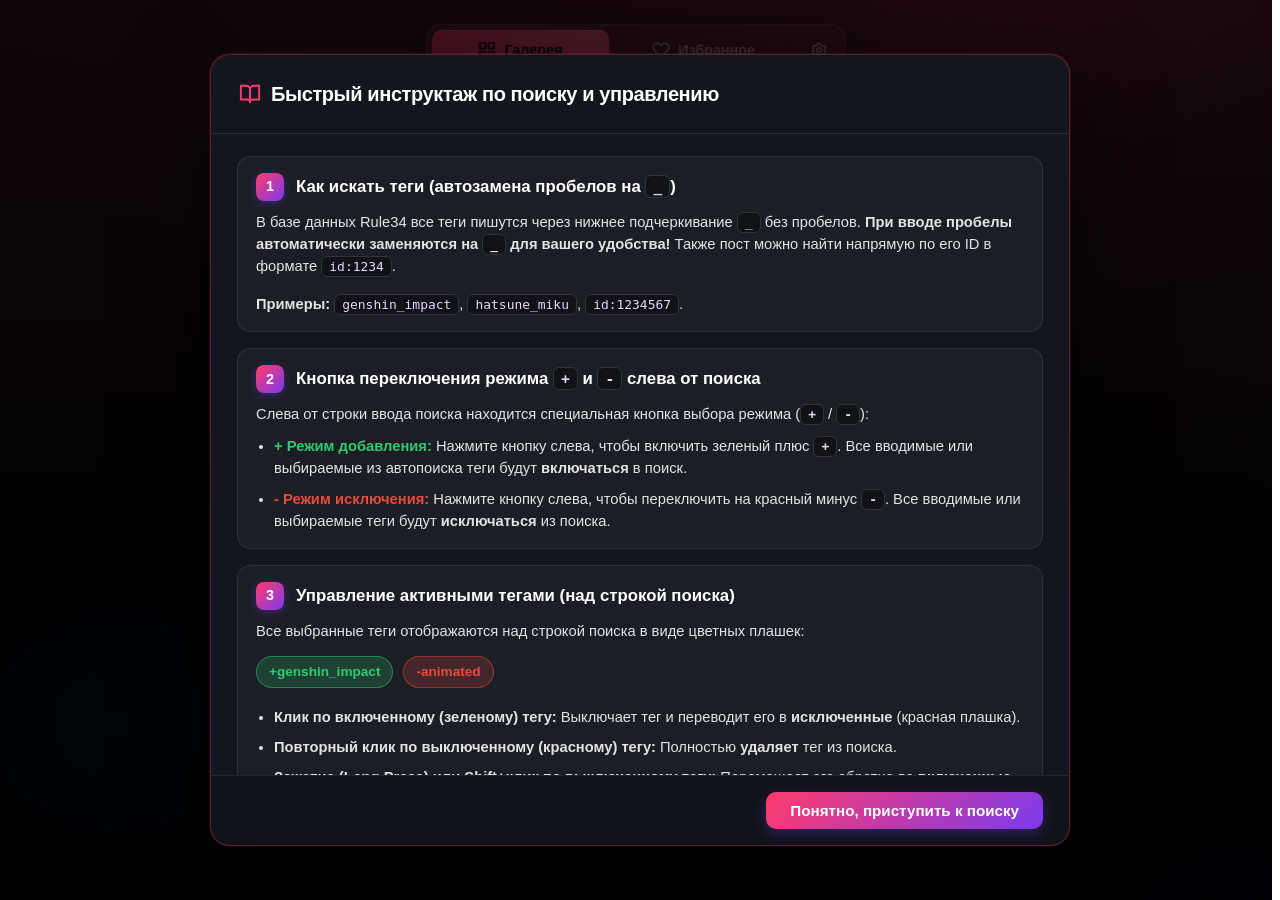
==== commit 9b33dfc7: "Bug fix, optimization and QoL" ====
--- a/R34/index.html
+++ b/R34/index.html
@@ -4,14 +4,14 @@
 <meta charset="UTF-8">
 <meta name="viewport" content="width=device-width, initial-scale=1, maximum-scale=1, user-scalable=0">
 <title>Rule34 Gallery</title>
-<link rel="stylesheet" href="static/css/base.css?v=2.0.1">
-<link rel="stylesheet" href="static/css/search.css?v=2.0.1">
-<link rel="stylesheet" href="static/css/gallery.css?v=2.0.1">
-<link rel="stylesheet" href="static/css/fullscreen.css?v=2.0.1">
-<link rel="stylesheet" href="static/css/controls.css?v=2.0.1">
-<link rel="stylesheet" href="static/css/adaptive.css?v=2.0.1">
-<link rel="stylesheet" href="static/css/ui.css?v=2.0.1">
-<link rel="stylesheet" href="static/css/lobby.css?v=2.0.1">
+<link rel="stylesheet" href="static/css/base.css?v=3.0.0">
+<link rel="stylesheet" href="static/css/search.css?v=3.0.2">
+<link rel="stylesheet" href="static/css/gallery.css?v=3.0.0">
+<link rel="stylesheet" href="static/css/fullscreen.css?v=3.0.0">
+<link rel="stylesheet" href="static/css/controls.css?v=3.0.0">
+<link rel="stylesheet" href="static/css/adaptive.css?v=3.0.5">
+<link rel="stylesheet" href="static/css/ui.css?v=3.0.3">
+<link rel="stylesheet" href="static/css/lobby.css?v=3.0.0">
 </head>
 <body>
 
@@ -25,29 +25,55 @@
     <svg width="20" height="20" viewBox="0 0 24 24" fill="none" stroke="currentColor" stroke-width="2" stroke-linecap="round" stroke-linejoin="round"><path d="M20.84 4.61a5.5 5.5 0 0 0-7.78 0L12 5.67l-1.06-1.06a5.5 5.5 0 0 0-7.78 7.78l1.06 1.06L12 21.23l7.78-7.78 1.06-1.06a5.5 5.5 0 0 0 0-7.78z"/></svg>
     Избранное
   </button>
-  <button id="settingsBtn" class="app-mode-btn app-mode-btn--icon" title="Настройки">
-    <svg width="22" height="22" viewBox="0 0 24 24" fill="none" stroke="currentColor" stroke-width="2" stroke-linecap="round" stroke-linejoin="round"><circle cx="12" cy="12" r="3"/><path d="M19.4 15a1.65 1.65 0 0 0 .33 1.82l.06.06a2 2 0 1 1-2.83 2.83l-.06-.06a1.65 1.65 0 0 0-1.82-.33 1.65 1.65 0 0 0-1 1.51V21a2 2 0 0 1-4 0v-.09A1.65 1.65 0 0 0 9 19.4a1.65 1.65 0 0 0-1.82.33l-.06.06a2 2 0 1 1-2.83-2.83l.06-.06a1.65 1.65 0 0 0 .33-1.82 1.65 1.65 0 0 0-1.51-1H3a2 2 0 0 1 0-4h.09A1.65 1.65 0 0 0 4.6 9a1.65 1.65 0 0 0-.33-1.82l-.06-.06a2 2 0 1 1 2.83-2.83l.06.06a1.65 1.65 0 0 0 1.82.33H9a1.65 1.65 0 0 0 1-1.51V3a2 2 0 0 1 4 0v.09a1.65 1.65 0 0 0 1 1.51 1.65 1.65 0 0 0 1.82-.33l.06-.06a2 2 0 1 1 2.83 2.83l-.06.06a1.65 1.65 0 0 0-.33 1.82V9a1.65 1.65 0 0 0 1.51 1H21a2 2 0 0 1 0 4h-.09a1.65 1.65 0 0 0-1.51 1z"/></svg>
+  <button id="settingsBtn" class="app-mode-btn app-mode-btn--icon" title="Настройки" aria-label="Настройки">
+    <svg width="22" height="22" viewBox="0 0 24 24" fill="none" stroke="currentColor" stroke-width="2" stroke-linecap="round" stroke-linejoin="round"><path d="M9.594 3.94c.09-.542.56-.94 1.11-.94h2.593c.55 0 1.02.398 1.11.94l.213 1.281c.063.374.313.686.645.87.074.04.147.083.22.127.324.196.72.257 1.075.124l1.217-.456a1.125 1.125 0 011.37.49l1.296 2.247a1.125 1.125 0 01-.26 1.431l-1.003.827c-.293.24-.438.613-.431.992a6.759 6.759 0 010 .255c-.007.378.138.75.43.99l1.005.828c.424.35.534.954.26 1.43l-1.298 2.247a1.125 1.125 0 01-1.369.491l-1.217-.456c-.355-.133-.75-.072-1.076.124a6.57 6.57 0 01-.22.128c-.331.183-.581.495-.644.869l-.213 1.28c-.09.543-.56.941-1.11.941h-2.594c-.55 0-1.02-.398-1.11-.94l-.213-1.281c-.062-.374-.312-.686-.644-.87a6.52 6.52 0 01-.22-.127c-.325-.196-.72-.257-1.076-.124l-1.217.456a1.125 1.125 0 01-1.369-.49l-1.297-2.247a1.125 1.125 0 01.26-1.431l1.004-.827c.292-.24.437-.613.43-.992a6.932 6.932 0 010-.255c.007-.378-.138-.75-.43-.99l-1.004-.828a1.125 1.125 0 01-.26-1.43l1.297-2.247a1.125 1.125 0 011.37-.491l1.216.456c.356.133.751.072 1.076-.124.072-.044.146-.087.22-.128.332-.183.582-.495.644-.869l.214-1.281z"/><path d="M15 12a3 3 0 11-6 0 3 3 0 016 0z"/></svg>
   </button>
 </div>
 
 <h1 title="(Нажми 5 раз)">Rule34 Gallery</h1>
 
 <!-- ═══ Поиск ═══ -->
-<div class="search-container">
-  <div class="r34-search-block">
-    <div class="active-tags" id="activeTags"></div>
-    <div class="r34-search-row">
-      <button id="tagModeToggle" class="r34-tag-mode-btn" title="Режим добавления тегов">
-        <svg class="tag-mode-icon-plus" width="20" height="20" viewBox="0 0 24 24" fill="none" stroke="currentColor" stroke-width="2" stroke-linecap="round" stroke-linejoin="round"><line x1="12" y1="5" x2="12" y2="19"/><line x1="5" y1="12" x2="19" y2="12"/></svg>
-        <svg class="tag-mode-icon-minus" width="20" height="20" viewBox="0 0 24 24" fill="none" stroke="currentColor" stroke-width="2" stroke-linecap="round" stroke-linejoin="round" style="display: none;"><line x1="5" y1="12" x2="19" y2="12"/></svg>
-      </button>
-      <input id="tagInput" class="r34-search-input" placeholder="Поиск по тегам..." type="text" autocomplete="off">
-      <button id="arrowButton" class="r34-search-arrow-btn">
-        <svg width="24" height="24" viewBox="0 0 24 24"><circle cx="11" cy="11" r="8" stroke="#fff" stroke-width="2" fill="none"/><line x1="17" y1="17" x2="22" y2="22" stroke="#fff" stroke-width="2"/></svg>
-      </button>
-      <div class="suggestions-container" id="suggestions"></div>
-    </div>
-  </div>
+<div class="search-container" id="searchContainer">
+  <div class="r34-search-block" id="searchBlock">
+    <div class="r34-search-block-body" id="searchBlockBody">
+      <div class="active-tags" id="activeTags"></div>
+      <div class="r34-search-row">
+        <button id="tagModeToggle" class="r34-tag-mode-btn" title="Режим добавления тегов" aria-label="Переключить режим тегов: включение/исключение">
+          <svg class="tag-mode-icon-plus" width="20" height="20" viewBox="0 0 24 24" fill="none" stroke="currentColor" stroke-width="2" stroke-linecap="round" stroke-linejoin="round"><line x1="12" y1="5" x2="12" y2="19"/><line x1="5" y1="12" x2="19" y2="12"/></svg>
+          <svg class="tag-mode-icon-minus" width="20" height="20" viewBox="0 0 24 24" fill="none" stroke="currentColor" stroke-width="2" stroke-linecap="round" stroke-linejoin="round" style="display: none;"><line x1="5" y1="12" x2="19" y2="12"/></svg>
+        </button>
+        <input id="tagInput" class="r34-search-input" placeholder="Поиск по тегам..." type="text" autocomplete="off">
+        <button id="arrowButton" class="r34-search-arrow-btn" title="Поиск" aria-label="Поиск">
+          <svg width="24" height="24" viewBox="0 0 24 24"><circle cx="11" cy="11" r="8" stroke="#fff" stroke-width="2" fill="none"/><line x1="17" y1="17" x2="22" y2="22" stroke="#fff" stroke-width="2"/></svg>
+        </button>
+        <div class="suggestions-container" id="suggestions"></div>
+      </div>
+    </div>
+  </div>
+
+  <!-- Компактная полоска: появляется, когда панель ушла вверх при
+       прокрутке вниз. Клик — вернуть полную панель. -->
+  <!-- Свёрнутая шапка: полоска поиска + быстрый доступ к режимам.
+       На ПК табы «Галерея / Избранное / Настройки» уезжают вместе с шапкой,
+       поэтому при скролле они дублируются иконками здесь. Кнопки собираются
+       в main.js из готовых табов, чтобы иконки не разъезжались. -->
+  <div class="r34-mini-bar" id="searchMiniBarWrap">
+    <button class="r34-search-mini" id="searchMiniBar" type="button"
+            aria-label="Показать панель поиска" title="Показать поиск">
+      <svg class="r34-search-mini-icon" viewBox="0 0 24 24" width="18" height="18" fill="none"
+           stroke="currentColor" stroke-width="2" stroke-linecap="round" stroke-linejoin="round">
+        <circle cx="11" cy="11" r="8"/><line x1="17" y1="17" x2="22" y2="22"/>
+      </svg>
+      <span class="r34-search-mini-text" id="searchMiniText">Поиск</span>
+      <span class="r34-search-mini-tags" id="searchMiniTags"></span>
+    </button>
+    <div class="r34-mini-actions" id="miniActions" aria-label="Быстрый доступ"></div>
+  </div>
+</div>
+
+<!-- Счётчик результатов вынесен из плавающего контейнера:
+     он не должен «прилипать» к верху вместе с панелью поиска. -->
+<div class="r34-results-count-bar">
   <div class="r34-results-count" id="r34ResultsCount"></div>
 </div>
 
@@ -416,23 +442,149 @@
         </div>
 
 
+        <!-- СЕКЦИЯ 6: ОПТИМИЗАЦИЯ И ПРОИЗВОДИТЕЛЬНОСТЬ (перенесено из «Продвинутых») -->
+        <div class="settings-perf-block">
+          <div class="settings-perf-block-title">
+            <svg class="section-icon" viewBox="0 0 24 24" fill="none" stroke="currentColor" stroke-width="2" stroke-linecap="round" stroke-linejoin="round"><path d="M4.5 16.5c-1.5 1.26-2 5-2 5s3.74-.5 5-2c.71-.84.7-2.13-.09-2.91a2.18 2.18 0 0 0-2.91-.09z"/><path d="m12 15-3-3a22 22 0 0 1 2-3.95A12.88 12.88 0 0 1 22 2c0 2.72-.78 7.5-6 11a22.35 22.35 0 0 1-4 2z"/><path d="M9 12H4s.55-3.03 2-4c1.62-1.08 5 0 5 0"/><path d="M12 15v5s3.03-.55 4-2c1.08-1.62 0-5 0-5"/></svg>
+            <span>Оптимизация и производительность</span>
+          </div>
+
+          <div class="settings-perf-note">
+            Эти настройки помогают повысить плавность работы на слабых устройствах, снизить нагрузку на CPU/GPU и сэкономить трафик. Рекомендуется включать при лагах или тормозах.
+          </div>
+
+          <!-- Режим для слабых устройств -->
+          <div class="settings-option settings-option--divided-compact">
+            <div class="settings-row">
+              <div class="settings-row-container" style="display: flex; align-items: center; justify-content: space-between; width: 100%;">
+                <div class="settings-label-group">
+                  <label class="settings-label" title="Снизить нагрузку на CPU/GPU и отключить часть эффектов для плавной работы на слабых устройствах">Режим для слабых устройств</label>
+                  <button class="info-btn info-btn--warn" data-info="low-power" title="Инструкция">!</button>
+                </div>
+                <label class="r34-toggle-switch">
+                  <input type="checkbox" id="settingsLowPowerCheckbox">
+                  <span class="r34-slider"></span>
+                </label>
+              </div>
+            </div>
+            <div class="info-help-box info-help-box--warn" id="info-low-power" style="display: none;">
+              <strong>Режим для слабых устройств:</strong><br>
+              • Отключает тяжелые визуальные эффекты (тени, свечение, блуры)<br>
+              • Убирает лишние анимации интерфейса для максимальной плавности<br>
+              • Ускоряет открытие постов и переключение между медиа<br>
+              • Оптимизирует рендеринг сетки для снижения нагрузки на процессор и GPU<br>
+              <br>
+              <em>Рекомендуется для старых ноутбуков, планшетов и при любых тормозах интерфейса.</em>
+            </div>
+          </div>
+
+          <!-- Ограничить число карточек за раз -->
+          <div class="settings-option settings-option--divided-compact">
+            <div class="settings-row">
+              <div class="settings-row-container" style="display: flex; align-items: center; justify-content: space-between; width: 100%;">
+                <div class="settings-label-group">
+                  <label class="settings-label" title="Рендерить за один раз не более 100 карточек, чтобы не раздувать DOM">Ограничить число карточек за раз</label>
+                  <button class="info-btn info-btn--warn" data-info="load-limit" title="Инструкция">!</button>
+                </div>
+                <label class="r34-toggle-switch">
+                  <input type="checkbox" id="settingsLoadLimitCheckbox">
+                  <span class="r34-slider"></span>
+                </label>
+              </div>
+            </div>
+            <div class="info-help-box info-help-box--warn" id="info-load-limit" style="display: none;">
+              <strong>Ограничение числа карточек:</strong><br>
+              • При включении за один проход рендерится не больше 100 карточек (лимит API Rule34 за запрос)<br>
+              • Снижает объём DOM и нагрузку на процессор при перерисовке накопленной ленты<br>
+              • Сами медиа при этом загружаются только когда попадают на экран (IntersectionObserver)<br>
+              <br>
+              <em>Рекомендуется на слабых устройствах, когда страница начинает тормозить от большого числа карточек.</em>
+            </div>
+          </div>
+
+          <!-- Предзагрузка карточек -->
+          <div class="settings-option settings-option--divided-compact">
+            <div class="settings-row settings-row--wrap">
+              <div class="settings-label-group">
+                <label class="settings-label" title="Выбрать насколько заранее браузер должен подгружать карточки рядом с экраном">Предзагрузка карточек</label>
+                <button class="info-btn info-btn--warn" data-info="preload" title="Инструкция">!</button>
+              </div>
+              <select id="settingsPreloadSelect" class="r34-select select-min-150">
+                <option value="off">Отключить</option>
+                <option value="near">Рядом с экраном</option>
+                <option value="page">Следующая страница</option>
+              </select>
+            </div>
+            <div class="info-help-box info-help-box--warn" id="info-preload" style="display: none;">
+              <strong>Предзагрузка карточек:</strong><br>
+              • Управляет тем, за сколько пикселей до появления на экране браузер начинает загружать медиа<br>
+              • <b>Отключить:</b> загружает только когда карточка видна на экране (минимальный расход трафика)<br>
+              • <b>Рядом с экраном:</b> начинает загрузку за 260-500px до появления (баланс между скоростью и трафиком)<br>
+              • <b>Следующая страница:</b> начинает загрузку за 700-1200px до появления (максимальная плавность прокрутки)<br>
+              <br>
+              <em>Рекомендуется "Рядом с экраном" для оптимального баланса.</em>
+            </div>
+          </div>
+
+          <!-- Упростить пазлы -->
+          <div class="settings-option settings-option--divided-compact">
+            <div class="settings-row">
+              <div class="settings-row-container" style="display: flex; align-items: center; justify-content: space-between; width: 100%;">
+                <div class="settings-label-group">
+                  <label class="settings-label" title="Упростить генерацию пазлов для более стабильной работы и лучшей читаемости">Упростить пазлы для скорости</label>
+                  <button class="info-btn info-btn--warn" data-info="puzzle-perf" title="Инструкция">!</button>
+                </div>
+                <label class="r34-toggle-switch">
+                  <input type="checkbox" id="settingsPuzzlePerformanceCheckbox">
+                  <span class="r34-slider"></span>
+                </label>
+              </div>
+            </div>
+            <div class="info-help-box info-help-box--warn" id="info-puzzle-perf" style="display: none;">
+              <strong>Упрощение пазлов:</strong><br>
+              • Пазлы собираются в более лёгком режиме: меньше деталей<br>
+              • Упрощаются анимации и снижается нагрузка на GPU<br>
+              • Полезно для слабых устройств при тормозах в мини-игре<br>
+              <br>
+              <em>Рекомендуется включить при лагах в пазлах.</em>
+            </div>
+          </div>
+        </div>
+
         <!-- СЕКЦИЯ 5: СИСТЕМА И ДАННЫЕ -->
         <div class="settings-section-title settings-section-title-spaced">
           <svg class="section-icon" viewBox="0 0 24 24" fill="none" stroke="currentColor" stroke-width="2" stroke-linecap="round" stroke-linejoin="round"><circle cx="12" cy="12" r="3"/><path d="M19.4 15a1.65 1.65 0 0 0 .33 1.82l.06.06a2 2 0 1 1-2.83 2.83l-.06-.06a1.65 1.65 0 0 0-1.82-.33 1.65 1.65 0 0 0-1 1.51V21a2 2 0 0 1-4 0v-.09A1.65 1.65 0 0 0 9 19.4a1.65 1.65 0 0 0-1.82.33l-.06.06a2 2 0 1 1-2.83-2.83l.06-.06a1.65 1.65 0 0 0 .33-1.82 1.65 1.65 0 0 0-1.51-1H3a2 2 0 0 1 0-4h.09A1.65 1.65 0 0 0 4.6 9a1.65 1.65 0 0 0-.33-1.82l-.06-.06a2 2 0 1 1 2.83-2.83l.06.06a1.65 1.65 0 0 0 1.82.33H9a1.65 1.65 0 0 0 1-1.51V3a2 2 0 0 1 4 0v.09a1.65 1.65 0 0 0 1 1.51 1.65 1.65 0 0 0 1.82-.33l.06-.06a2 2 0 1 1 2.83 2.83l-.06.06a1.65 1.65 0 0 0-.33 1.82V9a1.65 1.65 0 0 0 1.51 1H21a2 2 0 0 1 0 4h-.09a1.65 1.65 0 0 0-1.51 1z"/></svg>
           <span>Система и данные</span>
         </div>
 
+        <!-- Язык интерфейса -->
+        <div class="settings-option settings-option--divided">
+          <div class="settings-row">
+            <div class="settings-label-group">
+              <label class="settings-label">Язык интерфейса</label>
+              <button class="info-btn" data-info="language" title="Инструкция">!</button>
+            </div>
+            <div class="settings-lang-switch" id="settingsLanguageSwitch" role="group" aria-label="Язык интерфейса">
+              <button type="button" class="settings-lang-btn" data-lang="ru">Русский</button>
+              <button type="button" class="settings-lang-btn" data-lang="en">English</button>
+            </div>
+          </div>
+          <div class="info-help-box" id="info-language" style="display: none;">
+            Переключает язык всего интерфейса без перезагрузки страницы. Выбор сохраняется в браузере и на сервере, поэтому при следующем запуске сервер уже не спрашивает язык.
+          </div>
+        </div>
+
         <!-- Очистка кэша -->
         <div class="settings-option">
           <div class="settings-row">
             <div class="settings-label-group">
-              <label class="settings-label">Очистить весь кэш</label>
+              <label class="settings-label">Очистить кэш</label>
               <button class="info-btn" data-info="clear-cache" title="Инструкция">!</button>
             </div>
             <button id="settingsClearCacheBtn" class="r34-btn-secondary">Очистить</button>
           </div>
           <div class="info-help-box" id="info-clear-cache" style="display: none;">
-            Полностью очищает все локальные данные: кэш изображений, настройки, теги, сессии и сохраненные состояния. После очистки сайт вернется к исходному состоянию.
+            Удаляет только закэшированные служебные данные: измеренные длительности видео, сохранённые позиции воспроизведения и кэш API. Избранное, рекорды пазлов, вход и все настройки при этом <b>не затрагиваются</b>.
           </div>
         </div>
 
@@ -644,14 +796,17 @@
       </div>
     </div>
     <div class="info-help-box" id="info-accent" style="display: none;">
-      Устанавливает основной акцентный цвет интерфейса, который применяется к кнопкам, активным индикаторам, тегам и подсветке элементов.<br><br>
+      Устанавливает акцентную палитру интерфейса: основной цвет, парный цвет градиентов и неоновое свечение. Всё применяется к кнопкам, активным индикаторам, тегам, заголовку и подсветке элементов.<br><br>
       <b>Как настроить:</b><br>
       - Вы можете быстро выбрать один из готовых пресетов цветов, кликнув на кружки ниже.<br>
       - Вы можете нажать на квадратный индикатор цвета справа, чтобы открыть системную палитру.<br>
-      - Вы можете ввести свой шестнадцатеричный код цвета вручную в поле справа (например: <code>#39ff14</code> или <code>#ff00ff</code>).
+      - Вы можете ввести свой шестнадцатеричный код цвета вручную в поле справа (например: <code>#39ff14</code> или <code>#ff00ff</code>).<br><br>
+      <b>Как это работает:</b><br>
+      Выбор акцента задаёт всю палитру сразу, как готовый пресет: основной цвет, парный цвет градиентов, цвет свечения и фон страницы. Если в «Фоне интерфейса» выбрана базовая тема, она будет пересобрана от нового акцента. Свой собственный фон (картинка, градиент, цвет) акцент не трогает — выберите его после акцента.<br><br>
+      Этот же акцент используют пресеты в режиме разработчика, поэтому выбор всегда синхронизирован, а настройки больше не перекрывают друг друга.
     </div>
     <div id="settingsThemeColors" class="theme-color-row">
-      <button class="theme-color-dot active" data-color="pink" style="background: var(--accent, #ff3b6b);" title="Hot Pink"></button>
+      <button class="theme-color-dot active" data-color="pink" style="background: #ff3b6b;" title="Hot Pink"></button>
       <button class="theme-color-dot" data-color="cyan" style="background: #00f0ff;" title="Cyber Blue"></button>
       <button class="theme-color-dot" data-color="green" style="background: #39ff14;" title="Neon Green"></button>
       <button class="theme-color-dot" data-color="purple" style="background: #9b51e0;" title="Velvet Purple"></button>
@@ -678,6 +833,7 @@
       - Изображение по ссылке: <code>url(https://example.com/bg.jpg)</code>
     </div>
     <select id="settingsBgSelect" class="r34-select settings-select-spaced">
+      <option value="auto">Под акцент (авто)</option>
       <option value="midnight">Полночь (Темно-фиолетовый)</option>
       <option value="obsidian">Обсидиан (Чистый черный)</option>
       <option value="forest">Лесной (Темно-зеленый)</option>
@@ -788,7 +944,7 @@
     <div class="info-help-box" id="info-colwidth" style="display: none;">
       Регулирует плотность сетки. Чем меньше минимальный размер одной карточки, тем больше элементов поместится в один горизонтальный ряд на экране (от 100 до 600px).
     </div>
-    <input id="settingsColWidthInput" type="range" min="160" max="480" step="10" value="300" class="r34-range r34-range-gradient settings-range">
+    <input id="settingsColWidthInput" type="range" min="100" max="600" step="10" value="300" class="r34-range r34-range-gradient settings-range">
   </div>
 
   <!-- Принудительные размеры -->
@@ -832,42 +988,6 @@
       Управляет радиусом скругления углов карточек в результатах поиска. 0px — острые углы. Стандартное значение — 20px. Вы можете ввести любое значение от 0 до 60px.
     </div>
     <input id="settingsRadiusInput" type="range" min="0" max="32" step="2" value="20" class="r34-range r34-range-gradient settings-range">
-  </div>
-
-  <!-- Прозрачность карточек -->
-  <div class="settings-option settings-option--divided-top">
-    <div class="settings-row">
-      <div class="settings-label-group">
-        <label class="settings-label">Прозрачность карточек</label>
-        <button class="info-btn" data-info="card-opacity" title="Инструкция">!</button>
-      </div>
-      <div class="settings-control-group">
-        <input type="number" id="settingsCardOpacityManual" class="r34-input-mini input-mini-num" min="0" max="100">
-        <span id="settingsCardOpacityValue" class="settings-value">85%</span>
-      </div>
-    </div>
-    <div class="info-help-box" id="info-card-opacity" style="display: none;">
-      Регулирует прозрачность заднего фона каждой карточки. 0% — карточки полностью прозрачны, виден только контент. 100% — полностью сплошной темный фон. Стандартное значение — 85%.
-    </div>
-    <input id="settingsCardOpacityInput" type="range" min="0" max="100" step="5" value="85" class="r34-range r34-range-gradient settings-range">
-  </div>
-
-  <!-- Размытие фона карточек -->
-  <div class="settings-option settings-option--divided-top">
-    <div class="settings-row">
-      <div class="settings-label-group">
-        <label class="settings-label">Размытие фона карточек</label>
-        <button class="info-btn" data-info="card-blur" title="Инструкция">!</button>
-      </div>
-      <div class="settings-control-group">
-        <input type="number" id="settingsCardBlurManual" class="r34-input-mini input-mini-num" min="0" max="24">
-        <span id="settingsCardBlurValue" class="settings-value">0px</span>
-      </div>
-    </div>
-    <div class="info-help-box" id="info-card-blur" style="display: none;">
-      Применяет эффект размытия заднего плана (backdrop-filter) для карточек. Создает эффект "матового стекла". Примечание: высокое размытие на старых телефонах может снизить производительность прокрутки. Рекомендуется от 0px до 12px.
-    </div>
-    <input id="settingsCardBlurInput" type="range" min="0" max="24" step="2" value="0" class="r34-range r34-range-gradient settings-range">
   </div>
 
   <!-- Толщина рамки карточки -->
@@ -1093,114 +1213,7 @@
   </div>
 
 
-  <!-- СЕКЦИЯ 6: ОПТИМИЗАЦИЯ И ПРОИЗВОДИТЕЛЬНОСТЬ (Ракета → SVG, жёлтый блок) -->
-  <div class="settings-perf-block">
-    <div class="settings-perf-block-title">
-      <svg class="section-icon" viewBox="0 0 24 24" fill="none" stroke="currentColor" stroke-width="2" stroke-linecap="round" stroke-linejoin="round"><path d="M4.5 16.5c-1.5 1.26-2 5-2 5s3.74-.5 5-2c.71-.84.7-2.13-.09-2.91a2.18 2.18 0 0 0-2.91-.09z"/><path d="m12 15-3-3a22 22 0 0 1 2-3.95A12.88 12.88 0 0 1 22 2c0 2.72-.78 7.5-6 11a22.35 22.35 0 0 1-4 2z"/><path d="M9 12H4s.55-3.03 2-4c1.62-1.08 5 0 5 0"/><path d="M12 15v5s3.03-.55 4-2c1.08-1.62 0-5 0-5"/></svg>
-      <span>Оптимизация и производительность</span>
-    </div>
-
-    <div class="settings-perf-note">
-      Эти настройки помогают повысить плавность работы на слабых устройствах, снизить нагрузку на CPU/GPU и сэкономить трафик. Рекомендуется включать при лагах или тормозах.
-    </div>
-
-    <!-- Режим для слабых устройств -->
-    <div class="settings-option settings-option--divided-compact">
-      <div class="settings-row">
-        <div class="settings-row-container" style="display: flex; align-items: center; justify-content: space-between; width: 100%;">
-          <div class="settings-label-group">
-            <label class="settings-label" title="Снизить нагрузку на CPU/GPU и отключить часть эффектов для плавной работы на слабых устройствах">Режим для слабых устройств</label>
-            <button class="info-btn info-btn--warn" data-info="low-power" title="Инструкция">!</button>
-          </div>
-          <label class="r34-toggle-switch">
-            <input type="checkbox" id="settingsLowPowerCheckbox">
-            <span class="r34-slider"></span>
-          </label>
-        </div>
-      </div>
-      <div class="info-help-box info-help-box--warn" id="info-low-power" style="display: none;">
-        <strong>Режим для слабых устройств:</strong><br>
-        • Отключает тяжелые визуальные эффекты (тени, свечение, блуры)<br>
-        • Убирает лишние анимации интерфейса для максимальной плавности<br>
-        • Ускоряет открытие постов и переключение между медиа<br>
-        • Оптимизирует рендеринг сетки для снижения нагрузки на процессор и GPU<br>
-        <br>
-        <em>Рекомендуется для старых ноутбуков, планшетов и при любых тормозах интерфейса.</em>
-      </div>
-    </div>
-
-    <!-- Ограничить одновременную загрузку -->
-    <div class="settings-option settings-option--divided-compact">
-      <div class="settings-row">
-        <div class="settings-row-container" style="display: flex; align-items: center; justify-content: space-between; width: 100%;">
-          <div class="settings-label-group">
-            <label class="settings-label" title="Ограничить количество одновременно загружаемых карточек для более стабильной работы">Ограничить параллельную загрузку</label>
-            <button class="info-btn info-btn--warn" data-info="load-limit" title="Инструкция">!</button>
-          </div>
-          <label class="r34-toggle-switch">
-            <input type="checkbox" id="settingsLoadLimitCheckbox">
-            <span class="r34-slider"></span>
-          </label>
-        </div>
-      </div>
-      <div class="info-help-box info-help-box--warn" id="info-load-limit" style="display: none;">
-        <strong>Ограничение параллельной загрузки:</strong><br>
-        • Снижает нагрузку на сетевой канал и процессор при скролле<br>
-        • Ограничивает количество активных сетевых запросов к серверу<br>
-        • Позволяет интерфейсу оставаться отзывчивым на слабых устройствах<br>
-        <br>
-        <em>Рекомендуется при медленном интернете или лагах во время быстрой прокрутки.</em>
-      </div>
-    </div>
-
-    <!-- Предзагрузка карточек -->
-    <div class="settings-option settings-option--divided-compact">
-      <div class="settings-row settings-row--wrap">
-        <div class="settings-label-group">
-          <label class="settings-label" title="Выбрать насколько заранее браузер должен подгружать карточки рядом с экраном">Предзагрузка карточек</label>
-          <button class="info-btn info-btn--warn" data-info="preload" title="Инструкция">!</button>
-        </div>
-        <select id="settingsPreloadSelect" class="r34-select select-min-150">
-          <option value="off">Отключить</option>
-          <option value="near">Рядом с экраном</option>
-          <option value="page">Следующая страница</option>
-        </select>
-      </div>
-      <div class="info-help-box info-help-box--warn" id="info-preload" style="display: none;">
-        <strong>Предзагрузка карточек:</strong><br>
-        • Управляет тем, за сколько пикселей до появления на экране браузер начинает загружать медиа<br>
-        • <b>Отключить:</b> загружает только когда карточка видна на экране (минимальный расход трафика)<br>
-        • <b>Рядом с экраном:</b> начинает загрузку за 260-500px до появления (баланс между скоростью и трафиком)<br>
-        • <b>Следующая страница:</b> начинает загрузку за 700-1200px до появления (максимальная плавность прокрутки)<br>
-        <br>
-        <em>Рекомендуется "Рядом с экраном" для оптимального баланса.</em>
-      </div>
-    </div>
-
-    <!-- Упростить пазлы -->
-    <div class="settings-option settings-option--divided-compact">
-      <div class="settings-row">
-        <div class="settings-row-container" style="display: flex; align-items: center; justify-content: space-between; width: 100%;">
-          <div class="settings-label-group">
-            <label class="settings-label" title="Упростить генерацию пазлов для более стабильной работы и лучшей читаемости">Упростить пазлы для скорости</label>
-            <button class="info-btn info-btn--warn" data-info="puzzle-perf" title="Инструкция">!</button>
-          </div>
-          <label class="r34-toggle-switch">
-            <input type="checkbox" id="settingsPuzzlePerformanceCheckbox">
-            <span class="r34-slider"></span>
-          </label>
-        </div>
-      </div>
-      <div class="info-help-box info-help-box--warn" id="info-puzzle-perf" style="display: none;">
-        <strong>Упрощение пазлов:</strong><br>
-        • Пазлы собираются в более лёгком режиме: меньше деталей<br>
-        • Упрощаются анимации и снижается нагрузка на GPU<br>
-        • Полезно для слабых устройств при тормозах в мини-игре<br>
-        <br>
-        <em>Рекомендуется включить при лагах в пазлах.</em>
-      </div>
-    </div>
-  </div>
+  <!-- СЕКЦИЯ 6 перенесена во вкладку «Обычные» -->
 
 
   <!-- СЕКЦИЯ 7: ТЕХНИЧЕСКИЕ И ОБЛАЧНЫЕ НАСТРОЙКИ (Шестеренка/Облако → SVG) -->
@@ -1246,7 +1259,6 @@
       <strong>Turso синхронизация:</strong><br>
       • Синхронизирует избранное и пройденные пазлы между устройствами<br>
       • Использует SQLite в облаке (Turso) для хранения данных<br>
-      • Бесплатный tier: 3GB, 500 запросов/день<br>
       • Данные доступны с любого устройства<br>
       • Если не настроено - используется локальное хранилище<br>
       <br>
@@ -1258,7 +1270,7 @@
       5. Введи токен в поле "Turso Auth Token"<br>
       6. Включи переключатель "Синхронизация через Turso"<br>
       <br>
-      <em>После настройки данные будут автоматически синхронизироваться между всеми устройствами с этими же настройками.</em>
+      <em>Актуальные условия бесплатного тарифа смотри на <a href="https://turso.tech/pricing" target="_blank" class="turso-link">странице тарифов Turso</a>. После настройки данные будут автоматически синхронизироваться между всеми устройствами с этими же настройками.</em>
     </div>
   </div>
 
@@ -1580,7 +1592,23 @@
 <!-- PeerJS for fully serverless P2P multiplayer -->
 <script src="static/js/vendor/peerjs.min.js"></script>
 
-<script type="module" src="static/js/main.js?v=2.0.1"></script>
+<script type="module" src="static/js/main.js?v=2.0.9"></script>
+
+<!-- Мобильная нижняя навигация -->
+<nav class="mobile-bottom-nav" aria-label="Мобильная навигация">
+  <button class="mobile-nav-item active" id="mobileNavGallery" title="Галерея" aria-label="Галерея">
+    <svg viewBox="0 0 24 24" fill="none" stroke-linecap="round" stroke-linejoin="round"><rect x="3" y="3" width="7" height="7"/><rect x="14" y="3" width="7" height="7"/><rect x="14" y="14" width="7" height="7"/><rect x="3" y="14" width="7" height="7"/></svg>
+    <span>Галерея</span>
+  </button>
+  <button class="mobile-nav-item" id="mobileNavFavorites" title="Избранное" aria-label="Избранное">
+    <svg viewBox="0 0 24 24" fill="none" stroke-linecap="round" stroke-linejoin="round"><path d="M20.84 4.61a5.5 5.5 0 0 0-7.78 0L12 5.67l-1.06-1.06a5.5 5.5 0 0 0-7.78 7.78l1.06 1.06L12 21.23l7.78-7.78 1.06-1.06a5.5 5.5 0 0 0 0-7.78z"/></svg>
+    <span>Избранное</span>
+  </button>
+  <button class="mobile-nav-item" id="mobileNavSettings" title="Настройки" aria-label="Настройки">
+    <svg viewBox="0 0 24 24" fill="none" stroke-linecap="round" stroke-linejoin="round"><path d="M9.594 3.94c.09-.542.56-.94 1.11-.94h2.593c.55 0 1.02.398 1.11.94l.213 1.281c.063.374.313.686.645.87.074.04.147.083.22.127.324.196.72.257 1.075.124l1.217-.456a1.125 1.125 0 011.37.49l1.296 2.247a1.125 1.125 0 01-.26 1.431l-1.003.827c-.293.24-.438.613-.431.992a6.759 6.759 0 010 .255c-.007.378.138.75.43.99l1.005.828c.424.35.534.954.26 1.43l-1.298 2.247a1.125 1.125 0 01-1.369.491l-1.217-.456c-.355-.133-.75-.072-1.076.124a6.57 6.57 0 01-.22.128c-.331.183-.581.495-.644.869l-.213 1.28c-.09.543-.56.941-1.11.941h-2.594c-.55 0-1.02-.398-1.11-.94l-.213-1.281c-.062-.374-.312-.686-.644-.87a6.52 6.52 0 01-.22-.127c-.325-.196-.72-.257-1.076-.124l-1.217.456a1.125 1.125 0 01-1.369-.49l-1.297-2.247a1.125 1.125 0 01.26-1.431l1.004-.827c.292-.24.437-.613.43-.992a6.932 6.932 0 010-.255c.007-.378-.138-.75-.43-.99l-1.004-.828a1.125 1.125 0 01-.26-1.43l1.297-2.247a1.125 1.125 0 011.37-.491l1.216.456c.356.133.751.072 1.076-.124.072-.044.146-.087.22-.128.332-.183.582-.495.644-.869l.214-1.281z"/><path d="M15 12a3 3 0 11-6 0 3 3 0 016 0z"/></svg>
+    <span>Настройки</span>
+  </button>
+</nav>
 
 <button id="scrollToTopBtn" class="scroll-to-top-btn" title="Наверх">
   <svg viewBox="0 0 24 24" width="24" height="24" fill="none" stroke="currentColor" stroke-width="2.5" stroke-linecap="round" stroke-linejoin="round">
--- a/R34/static/css/base.css
+++ b/R34/static/css/base.css
@@ -4,8 +4,19 @@
    ============================================================ */
 
 :root {
+  /* ============================================================
+     ДИЗАЙН-СИСТЕМА — ТОКЕНЫ
+     Все имена переменных, которые читает JS (themeManager.js,
+     expertStylesEditor.js, настройки), сохранены без изменений.
+     Добавлены шкалы отступов, длительностей, размеров шрифта и
+     недостающие токены кнопок/радиусов — единый источник истины
+     для всех примитивов интерфейса.
+     ============================================================ */
+
   /* ── Палитра (холодный графит) ── */
-  --dark: #06070c;
+  --dark: #08090d;
+  --dark-2: #0e1016;                 /* вторичная поверхность */
+  --dark-3: #151821;                 /* приподнятая поверхность */
   --accent: #ff3b6b;
   --accent-rgb: 255, 59, 107;
   --accent-alt: #ff5e8c;
@@ -13,20 +24,35 @@
   --light: #f4f6fb;
   --text-muted: rgba(244, 246, 251, 0.6);
   --error: #ff5c5c;
+  --error-rgb: 255, 92, 92;
   --success: #34e39a;
-
-  /* ── Градиенты ── */
+  --success-rgb: 52, 227, 154;
+  --warning: #f2c94c;
+  --warning-rgb: 242, 201, 76;
+
+  /* ── Градиенты заголовков ── */
   --title-gradient: linear-gradient(120deg, #ffffff 10%, #ccd3e8 55%, var(--accent) 125%);
   --modal-title-gradient: linear-gradient(120deg, #ffffff, #b9bfd4);
   --end-title-gradient: linear-gradient(120deg, #ffffff, #9aa0b5);
 
   /* ── Поверхности ── */
-  --modal-bg: rgba(4, 5, 9, 0.72);
+  --modal-bg: rgba(8, 9, 13, 0.72);
+  /* Непрозрачная подложка модальных окон с лёгким акцентным уклоном.
+     Используется вместо стекла с backdrop-filter: размытие фона под
+     окном дорого по GPU, а видно его всё равно не было под плотным фоном. */
+  --modal-bg-solid: #14161f;
+  --modal-bg-accent: rgba(20, 22, 31, 0.985);
+  /* Поверхность карточек ВНУТРИ модального окна: чуть светлее подложки,
+     но непрозрачная — иначе сквозь карточку просвечивает фон окна
+     и всё снова выглядит «стеклянным». */
+  --modal-surface: #1c1f2b;
+  /* Вложенный слой внутри карточки модалки (превью, строки вариантов). */
+  --modal-surface-2: #232735;
   --tag-bg: rgba(255, 255, 255, 0.05);
-  --suggestion-bg: rgba(13, 15, 22, 0.94);
+  --suggestion-bg: rgba(14, 16, 23, 0.94);
   --glass: rgba(255, 255, 255, 0.05);
 
-  /* ── Система стекла (новые токены) ── */
+  /* ── Система стекла ── */
   --glass-bg: rgba(255, 255, 255, 0.045);
   --glass-bg-strong: rgba(255, 255, 255, 0.08);
   --glass-border: rgba(255, 255, 255, 0.09);
@@ -40,22 +66,50 @@
   --radius-md: 14px;
   --radius-lg: 20px;
   --radius-xl: 26px;
+  --button-radius: 10px;
+  --input-radius: 10px;
+
+  /* ── Шкала отступов (кратна 4px) ── */
+  --space-1: 4px;
+  --space-2: 8px;
+  --space-3: 12px;
+  --space-4: 16px;
+  --space-5: 20px;
+  --space-6: 24px;
+  --space-8: 32px;
+  --space-10: 40px;
+  --space-12: 48px;
+
+  /* ── Шкала длительностей (анимации) ── */
+  --dur-fast: 120ms;
+  --dur: 200ms;
+  --dur-slow: 320ms;
+  --dur-enter: 450ms;    /* entrance анимации */
+  --dur-exit: 280ms;     /* exit анимации */
+  --transition-speed: 0.2s;          /* совместимость с экспертным режимом */
+
+  /* ── Типографика ── */
+  --site-font: 'Inter', -apple-system, BlinkMacSystemFont, 'Segoe UI', Roboto, sans-serif;
+  --base-font-size: 16px;
+  --font-xs: 0.75rem;    /* 12px */
+  --font-sm: 0.8125rem;  /* 13px */
+  --font-md: 0.875rem;   /* 14px */
+  --font-lg: 1rem;       /* 16px */
+  --font-xl: 1.25rem;    /* 20px */
 
   /* ── Геометрия ── */
   --media-radius: 20px;
   --media-gap: 24px;
   --grid-col-width: 300px;
-
-  /* ── Типографика ── */
-  --site-font: 'Inter', -apple-system, BlinkMacSystemFont, 'Segoe UI', Roboto, sans-serif;
-  --base-font-size: 16px;
+  --container-max-width: 900px;
+  --gallery-max-width: 1400px;
 
   /* ── Фон страницы (холодное амбиент-свечение) ── */
   --body-bg:
     radial-gradient(1200px 700px at 82% -18%, rgba(122, 92, 255, 0.11), transparent 60%),
     radial-gradient(1000px 620px at -8% 18%, rgba(0, 170, 255, 0.08), transparent 55%),
     radial-gradient(900px 560px at 55% 115%, rgba(var(--accent-rgb), 0.07), transparent 62%),
-    #06070c;
+    #08090d;
 
   /* ── Hover-эффекты карточек ── */
   --hover-transform: translateY(-6px);
@@ -64,29 +118,52 @@
     0 24px 48px rgba(0, 0, 0, 0.45),
     0 0 0 1px rgba(var(--accent-rgb), 0.35),
     0 0 32px rgba(var(--accent-rgb), 0.12);
+  --hover-border-glow: 0 0 20px rgba(var(--accent-rgb), 0.3);
 
   /* ── Карточки (стеклянные по умолчанию) ── */
   --card-bg-opacity: 0.55;
   --card-bg-blur: 14px;
-  --container-max-width: 900px;
-  --gallery-max-width: 1400px;
-  --scrollbar-width: 8px;
-  --scrollbar-thumb-color: rgba(255, 255, 255, 0.14);
   --card-tags-display: flex;
   --card-border-width: 1px;
   --card-border-color: rgba(255, 255, 255, 0.08);
   --card-transition-speed: 0.3s;
+  --card-shadow: 0 8px 24px rgba(0, 0, 0, 0.4);
+  --gradient-opacity: 0.5;
   --tag-font-size: 11px;
   --header-bg: rgba(10, 12, 18, 0.45);
   --header-backdrop-filter: blur(24px) saturate(1.4);
-
-  /* ── Внутренние токены ── */
-  --ease: cubic-bezier(0.16, 1, 0.3, 1);
-  --ease-bounce: cubic-bezier(0.34, 1.56, 0.64, 1);
-  --shadow-sm: 0 2px 10px rgba(0, 0, 0, 0.35);
-  --shadow-md: 0 12px 32px rgba(0, 0, 0, 0.45);
-  --shadow-lg: 0 32px 70px rgba(0, 0, 0, 0.55);
+  --scrollbar-width: 8px;
+  --scrollbar-thumb-color: rgba(255, 255, 255, 0.14);
+
+  /* ── Кнопки ── */
+  --btn-primary-bg: var(--accent);
+  --btn-secondary-bg: var(--glass-bg-strong);
+  --btn-primary-backdrop-filter: none;
+  --btn-primary-border: none;
+  --btn-secondary-backdrop-filter: blur(10px);
+  --btn-secondary-border: 1px solid var(--glass-border);
+
+  /* ── Кривые анимации (easing) ── */
+  --ease: cubic-bezier(0.16, 1, 0.3, 1);          /* expo-out — основная */
+  --ease-in-out: cubic-bezier(0.4, 0, 0.2, 1);    /* standard */
+  --ease-out: cubic-bezier(0.22, 1, 0.36, 1);     /* мягкий выход */
+  --ease-bounce: cubic-bezier(0.34, 1.56, 0.64, 1);/* пружина */
+  --ease-back: cubic-bezier(0.175, 0.885, 0.32, 1.275);/* back-out — мягкое появление с лёгким перелётом (модалки) */
+  --ease-spring: cubic-bezier(0.68, -0.45, 0.45, 1.45); /* spring — для toggle и мелких элементов */
+  --ease-elastic: cubic-bezier(0.68, -0.55, 0.265, 1.55); /* elastic — для entrance анимаций */
+
+  /* ── Тени (слоистые, реалистичные) ── */
+  --shadow-glow-sm: 0 0 15px rgba(var(--accent-rgb), 0.15);
+  --shadow-glow-md: 0 0 30px rgba(var(--accent-rgb), 0.2);
+  --shadow-glow-lg: 0 0 60px rgba(var(--accent-rgb), 0.25);
+  --shadow-sm: 0 1px 2px rgba(0, 0, 0, 0.4), 0 2px 8px rgba(0, 0, 0, 0.3);
+  --shadow-md: 0 4px 8px rgba(0, 0, 0, 0.3), 0 12px 32px rgba(0, 0, 0, 0.45);
+  --shadow-lg: 0 8px 16px rgba(0, 0, 0, 0.35), 0 32px 70px rgba(0, 0, 0, 0.55);
   --focus-ring: 0 0 0 3px rgba(var(--accent-rgb), 0.22);
+
+  /* ── Нажатие кнопок: единый «press» для всех примитивов ── */
+  --press-transform: translateY(1px) scale(0.97);
+  --press-duration: 90ms;
 
   /* ── Адаптивные цвета текста (вычисляются в JS на основе WCAG & YIQ) ── */
   --btn-primary-color: #ffffff;
@@ -97,22 +174,24 @@
   --modal-text-color: #ffffff;
   --modal-text-muted: rgba(255, 255, 255, 0.72);
   --suggestion-text-color: #ffffff;
-  --adaptive-text-main: #ffffff; /* Для текстов на общем фоне или в инпутах/модалках */
+  --adaptive-text-main: #ffffff;
   --adaptive-text-muted: rgba(255, 255, 255, 0.72);
 }
 
-/* Применяем адаптивный цвет к основным кнопкам */
-.r34-btn-primary, 
-.confirm-btn, 
+/* Применяем адаптивный цвет к основным кнопкам.
+   Без !important: эти селекторы имеют более высокую специфичность, чем базовые
+   определения кнопок ниже, поэтому перекрывают их штатно через каскад. */
+.r34-btn-primary,
+.confirm-btn,
 .app-mode-btn.active,
 #toggleExpertBtn {
-  color: var(--btn-primary-color, #fff) !important;
+  color: var(--btn-primary-color, #fff);
 }
 
 /* Применяем адаптивный цвет к вторичным кнопкам */
 .r34-btn-secondary,
 .apply-expert-btn {
-  color: var(--btn-secondary-color, #fff) !important;
+  color: var(--btn-secondary-color, #fff);
 }
 
 /* ============================================================
@@ -244,19 +323,32 @@
 }
 
 ::selection {
-  background: rgba(255, 59, 107, 0.4);
+  background: rgba(var(--accent-rgb), 0.4);
   color: #fff;
 }
 
+/* Доступный фокус с клавиатуры. Раньше :focus-visible полностью гасил и
+   outline, и box-shadow — из-за чего (1) фокус с Tab не был виден и (2) глобальный
+   `box-shadow: none !important` ниже убивал задуманное кольцо у .r34-input:focus. */
 :focus-visible {
-  outline: none;
-  box-shadow: none;
+  outline: 2px solid var(--accent);
+  outline-offset: 2px;
+}
+
+/* Кнопки и ссылки: видимое кольцо фокуса с клавиатуры (мышь/тач не задевает).
+   outline: none в более специфичных правилах не должен съедать фокус —
+   поэтому дублируем кольцом через box-shadow. */
+button:focus-visible,
+a:focus-visible,
+[role="button"]:focus-visible {
+  outline: 2px solid var(--accent);
+  outline-offset: 2px;
+  box-shadow: var(--focus-ring);
 }
 
 input:focus, textarea:focus, select:focus, button:focus,
 .r34-input:focus, .r34-input-mini:focus, .r34-search-input:focus, .r34-search-row:focus-within {
-  outline: none !important;
-  box-shadow: none !important;
+  outline: none;
   border-color: var(--accent);
 }
 
@@ -312,13 +404,9 @@
    KEYFRAMES
    ============================================================ */
 @keyframes fadeInDown {
-  from { opacity: 0; transform: translateY(-24px); }
-  to   { opacity: 1; transform: translateY(0); }
-}
-
-@keyframes fadeInUp {
-  from { opacity: 0; transform: translateY(24px); }
-  to   { opacity: 1; transform: translateY(0); }
+  0%   { opacity: 0; transform: translateY(-18px) scale(0.97); }
+  60%  { opacity: 1; transform: translateY(3px) scale(1.006); }
+  100% { opacity: 1; transform: translateY(0) scale(1); }
 }
 
 @keyframes fadeIn {
@@ -326,13 +414,10 @@
   to   { opacity: 1; }
 }
 
-@keyframes scaleUp {
-  to { transform: scale(1); }
-}
-
 @keyframes zoomIn {
-  from { transform: scale(0.92); opacity: 0; }
-  to   { transform: scale(1); opacity: 1; }
+  0%   { transform: scale(0.9); opacity: 0; }
+  65%  { transform: scale(1.025); opacity: 1; }
+  100% { transform: scale(1); opacity: 1; }
 }
 
 @keyframes spin {
@@ -419,16 +504,28 @@
 body.can-hover .app-mode-btn:hover:not(.active), body:not(.can-hover) .app-mode-btn:active:not(.active) {
   color: #fff;
   background: rgba(255, 255, 255, 0.06);
+  transform: translateY(-1px) translateZ(0);
 }
 
 .app-mode-btn:active {
-  transform: scale(0.96) translateZ(0);
-}
-
+  transform: var(--press-transform) translateZ(0);
+  transition-duration: var(--press-duration);
+}
+
+/* Активная вкладка — «капсула» с мягким подъёмом и свечением.
+   Градиент вместо плоской заливки читается как «выбранный» элемент,
+   а внутренний блик (inset) даёт ощущение стекла поверх акцента. */
 .app-mode-btn.active {
-  background: var(--accent);
+  background: linear-gradient(135deg, var(--accent) 0%, var(--accent-alt) 100%);
   color: var(--btn-primary-color, #fff);
-  box-shadow: 0 4px 12px var(--accent-glow);
+  box-shadow:
+    0 4px 14px rgba(var(--accent-rgb), 0.42),
+    inset 0 1px 0 rgba(255, 255, 255, 0.22);
+  transform: translateZ(0);
+}
+
+.app-mode-btn.active svg {
+  transform: scale(1.06);
 }
 
 /* ============================================================
@@ -449,18 +546,29 @@
   border-radius: var(--radius-sm, 10px);
 }
 
+/* Выбранный тег в модалке. Специфичность .modal-tags-list .tag.selected (3 класса)
+   выше, чем у .tag и .tag.inactive из search.css, поэтому перекрывает их штатно —
+   !important не нужен. Для ховера тоже задаём явное состояние, чтобы не терялся
+   акцент при наведении. */
 .modal-tags-list .tag.selected {
-  background: rgba(var(--accent-rgb), 0.2) !important;
-  border: 1px solid var(--accent) !important;
-  color: #fff !important;
+  background: rgba(var(--accent-rgb), 0.2);
+  border: 1px solid var(--accent);
+  color: #fff;
   box-shadow: 0 0 14px rgba(var(--accent-rgb), 0.3);
 }
 
+.modal-tags-list .tag.selected:hover,
+.modal-tags-list .tag.selected:active {
+  background: rgba(var(--accent-rgb), 0.28);
+  border: 1px solid var(--accent);
+  color: #fff;
+}
+
 .modal-tags-list .tag.inactive.selected {
-  background: rgba(255, 255, 255, 0.05) !important;
-  border: 1px dashed rgba(255, 255, 255, 0.28) !important;
-  color: rgba(255, 255, 255, 0.5) !important;
-  box-shadow: none !important;
+  background: rgba(255, 255, 255, 0.05);
+  border: 1px dashed rgba(255, 255, 255, 0.28);
+  color: rgba(255, 255, 255, 0.5);
+  box-shadow: none;
 }
 
 .tag-status-icon {
@@ -545,13 +653,13 @@
 
 .modal-btn {
   flex: 1;
-  padding: 13px 24px;
+  padding: 12px 24px;
   border: none;
   border-radius: var(--radius-sm);
   font-size: 0.98rem;
   font-weight: 600;
   cursor: pointer;
-  transition: all 0.2s var(--ease);
+  transition: transform var(--dur, 0.2s) var(--ease-out), box-shadow var(--dur, 0.2s) var(--ease-out), background var(--dur, 0.2s) var(--ease-out);
 }
 
 .keep-btn {
@@ -581,7 +689,7 @@
 
 .confirm-btn:active,
 .keep-btn:active {
-  transform: translateY(1px);
+  transform: translateY(0) scale(0.98);
 }
 
 /* ============================================================
@@ -594,14 +702,14 @@
   padding: 0 16px;
   background: rgba(255, 255, 255, 0.04);
   border: 1px solid var(--glass-border);
-  border-radius: var(--radius-sm);
+  border-radius: var(--input-radius, var(--radius-sm));
   color: var(--adaptive-text-main, #fff);
   font-size: 0.92rem;
   font-family: inherit;
   outline: none;
   backdrop-filter: blur(8px);
   -webkit-backdrop-filter: blur(8px);
-  transition: border-color var(--transition-speed, 0.2s) var(--ease), box-shadow var(--transition-speed, 0.2s) var(--ease), background var(--transition-speed, 0.2s) var(--ease);
+  transition: border-color var(--dur, 0.2s) var(--ease-out), box-shadow var(--dur, 0.2s) var(--ease-out), background var(--dur, 0.2s) var(--ease-out);
 }
 
 body.can-hover .r34-input:hover, body:not(.can-hover) .r34-input:active {
@@ -623,12 +731,12 @@
   padding: 0 10px;
   background: rgba(255, 255, 255, 0.04);
   border: 1px solid var(--glass-border);
-  border-radius: var(--radius-xs);
+  border-radius: var(--input-radius, var(--radius-xs));
   color: var(--adaptive-text-main, #fff);
   font-size: 0.85rem;
   font-family: inherit;
   outline: none;
-  transition: all var(--transition-speed, 0.2s) var(--ease);
+  transition: border-color var(--dur, 0.2s) var(--ease-out), box-shadow var(--dur, 0.2s) var(--ease-out), background var(--dur, 0.2s) var(--ease-out);
 }
 
 body.can-hover .r34-input-mini:hover, body:not(.can-hover) .r34-input-mini:active {
@@ -653,7 +761,7 @@
   background-repeat: no-repeat;
   background-position: right 14px center;
   border: 1px solid var(--glass-border);
-  border-radius: var(--radius-sm);
+  border-radius: var(--input-radius, var(--radius-sm));
   color: var(--adaptive-text-main, var(--light));
   font-size: 0.92rem;
   font-weight: 500;
@@ -664,7 +772,7 @@
   -webkit-appearance: none;
   backdrop-filter: blur(8px);
   -webkit-backdrop-filter: blur(8px);
-  transition: all var(--transition-speed, 0.2s) var(--ease);
+  transition: border-color var(--dur, 0.2s) var(--ease-out), box-shadow var(--dur, 0.2s) var(--ease-out), background var(--dur, 0.2s) var(--ease-out);
 }
 
 body.can-hover .r34-select:hover, body:not(.can-hover) .r34-select:active {
@@ -830,58 +938,133 @@
   border-radius: 99px;
 }
 
-/* Внутри модалок наследуем адаптивные цвета контролов, как и .r34-select */
+/* ── Клавиатура и читалки ── */
+.r34-custom-dropdown-trigger:focus-visible {
+  outline: none;
+  border-color: var(--accent);
+  box-shadow: var(--focus-ring);
+}
+
+/* Длинные названия не должны вылезать из панели */
+.r34-custom-dropdown-item span:first-child {
+  overflow: hidden;
+  text-overflow: ellipsis;
+  white-space: nowrap;
+}
+
+/* Пункт, на который смотрит клавиатура: подсветка + энергетическая
+   полоска слева, чтобы было понятно, что Enter выберет именно его */
+.r34-custom-dropdown-item.kb-active {
+  background: rgba(var(--accent-rgb), 0.14);
+  color: #fff;
+  box-shadow: inset 3px 0 0 var(--accent);
+}
+
+/* Пункты проявляются каскадом от верхнего к нижнему */
+.r34-custom-dropdown-panel.open .r34-custom-dropdown-item {
+  animation: dropdownItemIn 0.22s var(--ease) backwards;
+  animation-delay: calc(var(--i, 0) * 16ms);
+}
+
+/* Если панель раскрыта вверх — каскад идёт снизу вверх */
+.r34-custom-dropdown-panel.open.up .r34-custom-dropdown-item {
+  animation-name: dropdownItemInUp;
+}
+
+@keyframes dropdownItemIn {
+  from { opacity: 0; transform: translateY(-6px); }
+  to   { opacity: 1; transform: translateY(0); }
+}
+
+/* Каскад снизу вверх — для панелей, раскрытых вверх (.up) */
+@keyframes dropdownItemInUp {
+  from { opacity: 0; transform: translateY(6px); }
+  to   { opacity: 1; transform: translateY(0); }
+}
+
+/* Внутри модалок наследуем адаптивные цвета контролов, как и .r34-select.
+   Специфичность `.settings-modal-card .r34-custom-dropdown-trigger` (2 класса)
+   выше, чем у одиночного `.r34-custom-dropdown-trigger` выше — поэтому !important
+   здесь не нужен, перекрытие идёт штатно через каскад. */
 .settings-modal-card .r34-custom-dropdown-trigger {
-  background-color: var(--ctrl-bg) !important;
-  border-color: var(--ctrl-border) !important;
-  color: var(--modal-text-color, var(--adaptive-text-main, #ffffff)) !important;
+  background-color: var(--ctrl-bg);
+  border-color: var(--ctrl-border);
+  color: var(--modal-text-color, var(--adaptive-text-main, #ffffff));
 }
 
 body.can-hover .settings-modal-card .r34-custom-dropdown-trigger:hover,
 body:not(.can-hover) .settings-modal-card .r34-custom-dropdown-trigger:active {
-  background-color: var(--ctrl-hover-bg) !important;
-  border-color: var(--ctrl-hover-border) !important;
+  background-color: var(--ctrl-hover-bg);
+  border-color: var(--ctrl-hover-border);
 }
 
 .settings-modal-card .r34-custom-dropdown-panel {
-  background: var(--modal-bg, #0c0d12) !important;
-  color: var(--modal-text-color, var(--adaptive-text-main, #ffffff)) !important;
+  background: var(--modal-bg, #0c0d12);
+  color: var(--modal-text-color, var(--adaptive-text-main, #ffffff));
 }
 
 /* ============================================================
    FORMS — RANGE (премиальные слайдеры)
    ============================================================ */
-input[type="range"] {
+/* «Премиальное» оформление применяется только к слайдерам настроек
+   (.r34-range). У полос прогресса плеера (.video-progress, .photo-progress),
+   ползунков громкости (.video-bottom-volume, .sound-volume-slider) своя
+   геометрия: высота 4–5px. Общий padding 7px + обрезка заливки по content-box
+   сжимали их content-box до нуля — полоса и инлайн-заливка от JS исчезали. */
+input.r34-range {
   -webkit-appearance: none;
   appearance: none;
-  height: 6px;
+  width: 100%;
+  height: 20px;
+  padding: 7px 0;
   background: rgba(255, 255, 255, 0.1);
+  /* Сам элемент — 20px (палец/курсор попадает с запасом), а заливка
+     рисуется только в content-box — те же 6px тонкого трека.
+     !important нужен: заполнение ставит JS инлайн-стилем
+     (`range.style.background`), а шорткат сбрасывает background-clip. */
+  background-clip: content-box !important;
+  background-origin: content-box !important;
+  background-repeat: no-repeat;
   border-radius: 99px;
   outline: none;
   cursor: pointer;
-  transition: background var(--transition-speed, 0.2s) var(--ease);
-}
-
-body.can-hover input[type="range"]:hover, body:not(.can-hover) input[type="range"]:active {
-  background: rgba(255, 255, 255, 0.17);
+  touch-action: pan-y;
+  transition: filter var(--transition-speed, 0.2s) var(--ease);
+}
+
+/* Подсветка трека работает и для слайдеров с JS-заливкой: раньше
+   `background` в hover-правиле перебивался инлайн-градиентом и
+   визуально ничего не менялось. */
+body.can-hover input.r34-range:hover,
+body:not(.can-hover) input.r34-range:active {
+  filter: brightness(1.18);
 }
 
 /* Прозрачный трек — даёт точную центровку бегунка,
    а заполнение прогресса (inline-background от JS) остаётся видимым */
-input[type="range"]::-webkit-slider-runnable-track {
+input.r34-range::-webkit-slider-runnable-track {
   height: 6px;
   background: transparent;
   border-radius: 99px;
 }
 
-input[type="range"]::-moz-range-track {
+input.r34-range::-moz-range-track {
   height: 6px;
   background: transparent;
   border: none;
   border-radius: 99px;
 }
 
-input[type="range"]::-webkit-slider-thumb {
+/* Firefox не умеет красить заливку через background элемента —
+   прогресс рисуется отдельным псевдоэлементом. Без него левая часть
+   трека сливалась с дорожкой и было не видно текущего значения. */
+input.r34-range::-moz-range-progress {
+  height: 6px;
+  background: linear-gradient(90deg, var(--accent) 0%, var(--accent-alt, #ff5e8c) 100%);
+  border-radius: 99px;
+}
+
+input.r34-range::-webkit-slider-thumb {
   -webkit-appearance: none;
   appearance: none;
   width: 18px;
@@ -895,17 +1078,26 @@
   transition: transform 0.15s var(--ease), box-shadow 0.15s var(--ease);
 }
 
-body.can-hover input[type="range"]:hover::-webkit-slider-thumb, body:not(.can-hover) input[type="range"]:active::-webkit-slider-thumb {
-  transform: scale(1.15);
-  box-shadow: 0 2px 10px rgba(0, 0, 0, 0.5), 0 0 16px var(--accent-glow);
-}
-
-input[type="range"]:active::-webkit-slider-thumb {
+body.can-hover input.r34-range:hover::-webkit-slider-thumb, body:not(.can-hover) input.r34-range:active::-webkit-slider-thumb {
+  transform: scale(1.18);
+  box-shadow: 0 0 0 4px rgba(var(--accent-rgb), 0.16), 0 2px 10px rgba(0, 0, 0, 0.5), 0 0 18px var(--accent-glow);
+}
+
+/* Во время перетаскивания бегунок «заряжается»: кольцо энергии
+   расходится пульсом, а курсор становится хватающим. */
+input.r34-range:active::-webkit-slider-thumb {
   cursor: grabbing;
-  transform: scale(1.05);
-}
-
-input[type="range"]::-moz-range-thumb {
+  transform: scale(1.26);
+  box-shadow: 0 0 0 6px rgba(var(--accent-rgb), 0.2), 0 2px 10px rgba(0, 0, 0, 0.5), 0 0 22px var(--accent-glow);
+  animation: rangeThumbPulse 0.9s var(--ease-in-out) infinite;
+}
+
+@keyframes rangeThumbPulse {
+  0%, 100% { box-shadow: 0 0 0 4px rgba(var(--accent-rgb), 0.18), 0 2px 10px rgba(0, 0, 0, 0.5), 0 0 18px var(--accent-glow); }
+  50%      { box-shadow: 0 0 0 9px rgba(var(--accent-rgb), 0.06), 0 2px 10px rgba(0, 0, 0, 0.5), 0 0 26px var(--accent-glow); }
+}
+
+input.r34-range::-moz-range-thumb {
   width: 14px;
   height: 14px;
   border-radius: 50%;
@@ -915,7 +1107,7 @@
   cursor: grab;
 }
 
-input[type="range"]:focus-visible {
+input.r34-range:focus-visible {
   box-shadow: var(--focus-ring);
 }
 
@@ -932,14 +1124,14 @@
   padding: 0 18px;
   background: var(--glass-bg-strong);
   border: 1px solid var(--glass-border);
-  border-radius: var(--radius-sm);
+  border-radius: var(--button-radius, var(--radius-sm));
   color: var(--btn-secondary-color, #fff);
   font-size: 0.88rem;
   font-weight: 600;
   cursor: pointer;
   backdrop-filter: blur(10px);
   -webkit-backdrop-filter: blur(10px);
-  transition: all 0.2s var(--ease);
+  transition: background var(--dur, 0.2s) var(--ease-out), border-color var(--dur, 0.2s) var(--ease-out), transform var(--dur, 0.2s) var(--ease-out);
 }
 
 .r34-btn-secondary svg {
@@ -966,23 +1158,23 @@
   height: 42px;
   min-height: 42px;
   padding: 0 20px;
-  background: rgba(255, 92, 92, 0.1);
-  border: 1px solid rgba(255, 92, 92, 0.3);
-  border-radius: var(--radius-sm);
+  background: rgba(var(--error-rgb, 255, 92, 92), 0.1);
+  border: 1px solid rgba(var(--error-rgb, 255, 92, 92), 0.3);
+  border-radius: var(--button-radius, var(--radius-sm));
   color: #ff7070;
   font-size: 0.88rem;
   font-weight: 700;
   letter-spacing: 0.04em;
   text-transform: uppercase;
   cursor: pointer;
-  transition: all 0.2s var(--ease);
+  transition: background var(--dur, 0.2s) var(--ease-out), border-color var(--dur, 0.2s) var(--ease-out), transform var(--dur, 0.2s) var(--ease-out), box-shadow var(--dur, 0.2s) var(--ease-out);
 }
 
 body.can-hover .r34-btn-danger:hover, body:not(.can-hover) .r34-btn-danger:active {
   background: var(--error);
   border-color: var(--error);
   color: #fff;
-  box-shadow: 0 10px 24px rgba(255, 92, 92, 0.35);
+  box-shadow: 0 10px 24px rgba(var(--error-rgb, 255, 92, 92), 0.35);
   transform: translateY(-1px);
 }
 
@@ -1012,7 +1204,7 @@
   cursor: pointer;
   backdrop-filter: blur(6px);
   -webkit-backdrop-filter: blur(6px);
-  transition: all 0.3s var(--ease);
+  transition: background var(--dur, 0.2s) var(--ease-out), border-color var(--dur, 0.2s) var(--ease-out), box-shadow var(--dur, 0.2s) var(--ease-out);
 }
 
 /* Настройки "(Только для ПК)" отключаются на устройствах без реального
@@ -1040,7 +1232,7 @@
   border-radius: 50%;
   box-shadow: 0 2px 5px rgba(0, 0, 0, 0.35);
   transform: translateY(-50%);
-  transition: all 0.3s var(--ease);
+  transition: left var(--dur, 0.2s) var(--ease-bounce), transform var(--dur, 0.2s) var(--ease-out);
 }
 
 .r34-toggle-switch input:checked + .r34-slider {
@@ -1087,7 +1279,7 @@
   width: calc(100% - 32px);
   max-width: 560px;
   margin: 0;
-  padding: 15px 22px;
+  padding: 16px 22px;
   background: rgba(255, 92, 92, 0.12);
   border: 1px solid rgba(255, 92, 92, 0.28);
   border-radius: var(--radius-md);
@@ -1200,9 +1392,157 @@
     transition-duration: 0.01ms !important;
     scroll-behavior: auto !important;
   }
+
+  /* Бесконечные декоративные анимации (дрейф фона, бегущий градиент
+     заголовка, блик по карточкам/блоку «конец результатов», пульсация)
+     при «уменьшить движение» не рисуем совсем — иначе глобальное правило
+     выше всё равно оставило бы их на 0.01ms, т.е. в конечном статичном
+     состоянии, но с лишним слоем композитинга. */
+  body::before,
+  h1,
+  .end-of-results-block::before,
+  .media-container::after,
+  .cardPulse {
+    animation: none !important;
+  }
+
+  /* Спиннер загрузки — единственная анимация, которую оставляем (без неё
+     индикатор ожидания превращается в статичное кольцо), но без «дыхания». */
+  .loader {
+    animation: spin 1.2s linear infinite !important;
+  }
 }
 
 .inline-icon { display: inline-block; vertical-align: -0.2em; }
+/* ============================================================
+   ФУТУРИСТИЧНЫЙ СЛОЙ — СВЕТ · ЭНЕРГИЯ · ДВИЖЕНИЕ
+   Единый характер движения для всего интерфейса: живой фон,
+   «текущий» градиент заголовка, блик по кнопкам, двойное кольцо
+   загрузки. Только transform / opacity / background-position —
+   раскладку не трогаем. При prefers-reduced-motion и в «низкой
+   мощности» гаснет автоматически (глобальные правила выше).
+   ============================================================ */
+
+/* ── 1. Живой фон: медленные пятна света дрейфуют по странице ── */
+body::before {
+  content: '';
+  position: fixed;
+  inset: -18vmax;
+  z-index: -1;
+  pointer-events: none;
+  background:
+    radial-gradient(36vmax 28vmax at 72% 16%, rgba(var(--accent-rgb), 0.10), transparent 62%),
+    radial-gradient(32vmax 26vmax at 20% 70%, rgba(0, 170, 255, 0.085), transparent 60%),
+    radial-gradient(26vmax 22vmax at 84% 86%, rgba(122, 92, 255, 0.075), transparent 65%);
+  animation: auraDrift 26s var(--ease-in-out) infinite alternate;
+  will-change: transform;
+}
+
+@keyframes auraDrift {
+  0%   { transform: translate3d(-3%, -2%, 0) scale(1); }
+  50%  { transform: translate3d(2%, 3%, 0) scale(1.08); }
+  100% { transform: translate3d(4%, -3%, 0) scale(1.03); }
+}
+
+/* ── 2. Заголовок: градиент медленно течёт по тексту ── */
+h1 {
+  background-size: 220% 100%;
+  animation: fadeInDown 0.8s var(--ease), titleFlow 9s 0.9s var(--ease-in-out) infinite;
+}
+
+@keyframes titleFlow {
+  0%, 100% { background-position: 0% 50%; }
+  50%      { background-position: 100% 50%; }
+}
+
+/* ── 3. Блик по кнопкам: по наведению/нажатию через кнопку
+       проходит полоса света (вместо простого изменения цвета) ── */
+.r34-btn-primary,
+.r34-btn-secondary,
+.r34-btn-danger,
+.modal-btn,
+.keep-btn,
+.confirm-btn,
+.app-mode-btn,
+.settings-tab-btn,
+.duration-preset-btn,
+.r34-search-arrow-btn,
+.r34-tag-mode-btn,
+.r34-settings-btn {
+  position: relative;
+  overflow: hidden;
+}
+
+.r34-btn-primary::after,
+.r34-btn-secondary::after,
+.r34-btn-danger::after,
+.modal-btn::after,
+.keep-btn::after,
+.confirm-btn::after,
+.app-mode-btn::after,
+.settings-tab-btn::after,
+.duration-preset-btn::after,
+.r34-search-arrow-btn::after,
+.r34-tag-mode-btn::after,
+.r34-settings-btn::after {
+  content: '';
+  position: absolute;
+  top: -60%;
+  bottom: -60%;
+  left: -50%;
+  width: 40%;
+  background: linear-gradient(100deg, transparent, rgba(255, 255, 255, 0.38), transparent);
+  transform: translateX(-160%) skewX(-18deg);
+  opacity: 0;
+  pointer-events: none;
+  transition: transform 0.55s var(--ease), opacity 0.2s var(--ease);
+}
+
+body.can-hover .r34-btn-primary:hover::after,
+body.can-hover .r34-btn-secondary:hover::after,
+body.can-hover .r34-btn-danger:hover::after,
+body.can-hover .modal-btn:hover::after,
+body.can-hover .keep-btn:hover::after,
+body.can-hover .confirm-btn:hover::after,
+body.can-hover .app-mode-btn:hover::after,
+body.can-hover .settings-tab-btn:hover::after,
+body.can-hover .duration-preset-btn:hover::after,
+body.can-hover .r34-search-arrow-btn:hover::after,
+body.can-hover .r34-tag-mode-btn:hover::after,
+body.can-hover .r34-settings-btn:hover::after,
+body:not(.can-hover) .r34-btn-primary:active::after,
+body:not(.can-hover) .r34-btn-secondary:active::after,
+body:not(.can-hover) .r34-btn-danger:active::after,
+body:not(.can-hover) .modal-btn:active::after,
+body:not(.can-hover) .keep-btn:active::after,
+body:not(.can-hover) .confirm-btn:active::after,
+body:not(.can-hover) .app-mode-btn:active::after,
+body:not(.can-hover) .settings-tab-btn:active::after,
+body:not(.can-hover) .duration-preset-btn:active::after,
+body:not(.can-hover) .r34-search-arrow-btn:active::after,
+body:not(.can-hover) .r34-tag-mode-btn:active::after,
+body:not(.can-hover) .r34-settings-btn:active::after {
+  opacity: 1;
+  transform: translateX(340%) skewX(-18deg);
+}
+
+/* ── 4. Загрузка: неоновое кольцо ── */
+.loader {
+  position: relative;
+  border-color: rgba(255, 255, 255, 0.06);
+  border-top-color: var(--accent);
+  border-right-color: rgba(var(--accent-rgb), 0.35);
+  box-shadow: 0 0 22px rgba(var(--accent-rgb), 0.2), inset 0 0 12px rgba(var(--accent-rgb), 0.1);
+  /* Лёгкое «дыхание» ореола: ожидание читается живее, чем статичное кольцо,
+     при этом transform не трогаем — сам спиннер продолжает вращаться. */
+  animation: spin 0.9s linear infinite, loaderBreathe 2.4s var(--ease-in-out) infinite;
+}
+
+@keyframes loaderBreathe {
+  0%, 100% { box-shadow: 0 0 18px rgba(var(--accent-rgb), 0.18), inset 0 0 10px rgba(var(--accent-rgb), 0.08); }
+  50%      { box-shadow: 0 0 30px rgba(var(--accent-rgb), 0.38), inset 0 0 16px rgba(var(--accent-rgb), 0.16); }
+}
+
 .pc-only-badge {
   font-size: 0.7rem;
   font-weight: 500;
@@ -1213,3 +1553,162 @@
   margin-left: 6px;
   vertical-align: middle;
 }
+
+/* ============================================================
+   ДОПОЛНИТЕЛЬНЫЕ АНИМАЦИИ — ЭТАП УЛУЧШЕНИЯ
+   ============================================================ */
+
+/* ── Shimmer для skeleton loaders ── */
+@keyframes shimmer {
+  0% { background-position: -200% 0; }
+  100% { background-position: 200% 0; }
+}
+
+/* ── Fade in с пружинным эффектом ── */
+@keyframes springIn {
+  0% { opacity: 0; transform: scale(0.85) translateY(12px); }
+  65% { opacity: 1; transform: scale(1.03) translateY(-2px); }
+  85% { transform: scale(0.99) translateY(0); }
+  100% { opacity: 1; transform: scale(1) translateY(0); }
+}
+
+/* ── Slide down для dropdown/suggestions ── */
+@keyframes r34-base-slideDown {
+  from { opacity: 0; transform: translateY(-8px); }
+  to { opacity: 1; transform: translateY(0); }
+}
+
+/* ── Tag appear animation ── */
+@keyframes tagAppear {
+  0% { opacity: 0; transform: scale(0.6) rotateX(45deg); }
+  70% { transform: scale(1.08) rotateX(-5deg); }
+  100% { opacity: 1; transform: scale(1) rotateX(0); }
+}
+
+/* ── Ripple effect ── */
+@keyframes rippleEffect {
+  0% { transform: scale(0); opacity: 0.5; }
+  100% { transform: scale(4); opacity: 0; }
+}
+
+/* ============================================================
+   ANIMATED BACKGROUND LAYERS — Усиленный ambient фон
+   ============================================================ */
+
+/* Второй слой анимированного фона — дополнительные пятна */
+body::after {
+  content: '';
+  position: fixed;
+  inset: -20vmax;
+  z-index: -1;
+  pointer-events: none;
+  background:
+    radial-gradient(30vmax 24vmax at 5% 90%, rgba(var(--accent-rgb), 0.06), transparent 65%),
+    radial-gradient(28vmax 20vmax at 90% 45%, rgba(122, 92, 255, 0.05), transparent 60%);
+  animation: auraDriftReverse 32s var(--ease-in-out) infinite alternate;
+  will-change: transform;
+}
+
+@keyframes auraDriftReverse {
+  0% { transform: translate3d(2%, -4%, 0) scale(1.05); }
+  50% { transform: translate3d(-3%, 2%, 0) scale(1); }
+  100% { transform: translate3d(-2%, 3%, 0) scale(1.06); }
+}
+
+/* ============================================================
+   SKELETON LOADER STYLES
+   ============================================================ */
+.skeleton {
+  background: linear-gradient(
+    90deg,
+    rgba(255, 255, 255, 0.03) 25%,
+    rgba(255, 255, 255, 0.07) 50%,
+    rgba(255, 255, 255, 0.03) 75%
+  );
+  background-size: 200% 100%;
+  animation: shimmer 1.8s ease-in-out infinite;
+  border-radius: var(--radius-sm);
+}
+
+.skeleton-card {
+  width: 100%;
+  aspect-ratio: auto;
+  min-height: 200px;
+  border-radius: var(--media-radius);
+}
+
+/* ============================================================
+   RIPPLE EFFECT — Material Design стиль
+   ============================================================ */
+.ripple-container {
+  position: relative;
+  overflow: hidden;
+}
+
+.ripple-container .ripple-effect {
+  position: absolute;
+  border-radius: 50%;
+  background: rgba(255, 255, 255, 0.3);
+  transform: scale(0);
+  animation: rippleEffect 0.6s ease-out forwards;
+  pointer-events: none;
+}
+
+/* ============================================================
+   STAGGERED ANIMATION UTILITIES
+   ============================================================ */
+.stagger-children > *:nth-child(1) { animation-delay: 0ms; }
+.stagger-children > *:nth-child(2) { animation-delay: 50ms; }
+.stagger-children > *:nth-child(3) { animation-delay: 100ms; }
+.stagger-children > *:nth-child(4) { animation-delay: 150ms; }
+.stagger-children > *:nth-child(5) { animation-delay: 200ms; }
+.stagger-children > *:nth-child(6) { animation-delay: 250ms; }
+.stagger-children > *:nth-child(7) { animation-delay: 300ms; }
+.stagger-children > *:nth-child(8) { animation-delay: 350ms; }
+.stagger-children > *:nth-child(n+9) { animation-delay: 400ms; }
+
+/* ============================================================
+   ENHANCED FOCUS STATES — Accessibility + Visual
+   ============================================================ */
+.enhanced-focus:focus-visible {
+  outline: none;
+  box-shadow: var(--focus-ring), var(--shadow-glow-sm);
+}
+
+/* ============================================================
+   SCROLL-TO-TOP BUTTON — Улучшенный стиль
+   ============================================================ */
+.scroll-to-top-btn {
+  position: fixed;
+  bottom: 24px;
+  right: 24px;
+  z-index: 9000;
+  width: 48px;
+  height: 48px;
+  border-radius: 50%;
+  background: var(--accent);
+  color: #fff;
+  border: none;
+  cursor: pointer;
+  display: flex;
+  align-items: center;
+  justify-content: center;
+  box-shadow: 0 4px 20px var(--accent-glow), var(--shadow-md);
+  transition: transform var(--dur) var(--ease), opacity var(--dur) var(--ease), box-shadow var(--dur) var(--ease);
+  will-change: transform, opacity;
+}
+
+.scroll-to-top-btn:hover {
+  transform: translateY(-3px) scale(1.05);
+  box-shadow: 0 8px 32px var(--accent-glow), var(--shadow-lg);
+}
+
+.scroll-to-top-btn:active {
+  transform: scale(0.94);
+}
+
+.scroll-to-top-btn.hidden {
+  opacity: 0;
+  pointer-events: none;
+  transform: translateY(20px) scale(0.85);
+}
--- a/R34/static/css/search.css
+++ b/R34/static/css/search.css
@@ -13,6 +13,49 @@
   margin: 0 auto;
   padding: 0 24px;
 }
+
+/* Панель прилипает к верху при прокрутке, а при движении вниз
+   уезжает вверх и уступает место компактной полоске (.r34-search-mini).
+   Так при чтении ленты ничто не занимает экран, но поиск в один клик.
+   На телефоне sticky задан в adaptive.css (с учётом safe-area). */
+@media (min-width: 601px) {
+  .search-container {
+    position: sticky;
+    top: 0;
+    z-index: 100;
+  }
+}
+
+/* Панель при скрытии полностью выходит из потока (position: absolute),
+   иначе она продолжала бы занимать высоту и полоска уезжала бы вслед
+   за ней. absolute — потому что сама панель прилипла бы к верху.
+   Работает и на ПК, и на телефоне. */
+.search-container.is-scrolled-away .r34-search-block {
+  position: absolute;
+  left: 24px;
+  right: 24px;
+  top: 0;
+  opacity: 0;
+  visibility: hidden;
+  transform: translateY(-100%);
+  pointer-events: none;
+}
+
+.r34-search-block {
+  transition: border-color var(--transition-speed, 0.2s) var(--ease),
+              box-shadow var(--transition-speed, 0.2s) var(--ease),
+              padding var(--dur-slow) var(--ease),
+              opacity var(--dur) var(--ease),
+              visibility var(--dur) var(--ease),
+              transform var(--dur) var(--ease);
+}
+
+/* Скрытая панель вышла из потока (absolute), поэтому контейнер держит
+   только полоску — высоту задаёт она сама. */
+.search-container.is-scrolled-away {
+  min-height: 0;
+}
+
 
 /* ---------- Стеклянная панель поиска ---------- */
 .r34-search-block {
@@ -29,8 +72,247 @@
   backdrop-filter: blur(var(--glass-blur, 28px)) saturate(1.2);
   -webkit-backdrop-filter: blur(var(--glass-blur, 28px)) saturate(1.2);
   box-shadow: var(--shadow-md), var(--glass-highlight);
-  animation: fadeInUp 0.6s 0.1s var(--ease) backwards;
-  transition: border-color var(--transition-speed, 0.2s) var(--ease), box-shadow var(--transition-speed, 0.2s) var(--ease);
+  animation: r34-search-fadeInUp 0.6s 0.1s var(--ease) backwards;
+  transition: border-color var(--transition-speed, 0.2s) var(--ease), box-shadow var(--transition-speed, 0.2s) var(--ease), padding var(--dur-slow) var(--ease);
+}
+
+/* Ручное сворачивание панели (кнопка-стрелка, .is-collapsed) удалено:
+   панель теперь уезжает и возвращается только по направлению скролла
+   («умная шапка», см. main.js и .is-scrolled-away ниже). Вместе с ним
+   ушла и grid-обёртка .r34-search-block-body — она существовала только
+   ради анимации высоты 0fr↔1fr, теперь это обычный контейнер. */
+
+/* ---------- Компактная полоска поиска ---------- */
+/* Появляется, когда панель спряталась при прокрутке вниз: узкая полоса
+   с иконкой лупы и списком активных тегов. Клик возвращает полную панель.
+   Работает одинаково на ПК и на телефоне. */
+.r34-search-mini {
+  display: flex;
+  align-items: center;
+  gap: 10px;
+  width: 100%;
+  min-height: 44px;
+  padding: 8px 16px;
+  background: var(--glass-bg-strong, rgba(255, 255, 255, 0.06));
+  border: 1px solid var(--glass-border, rgba(255, 255, 255, 0.09));
+  border-radius: 999px;
+  backdrop-filter: blur(20px) saturate(1.3);
+  -webkit-backdrop-filter: blur(20px) saturate(1.3);
+  box-shadow: var(--shadow-sm), var(--glass-highlight);
+  color: rgba(255, 255, 255, 0.72);
+  font-size: 0.9rem;
+  font-weight: 600;
+  text-align: left;
+  cursor: pointer;
+
+  /* Скрыта по умолчанию: JS вешает .is-visible.
+     Сворачиваем через max-height, а не height: 0 → auto: так полоска
+     выезжает и уезжает плавно, а не появляется рывком. overflow: hidden
+     нужен, чтобы содержимое не вылезало при сворачивании. */
+  opacity: 0;
+  visibility: hidden;
+  transform: translateY(-10px) scale(0.985);
+  pointer-events: none;
+  overflow: hidden;
+  max-height: 0;
+  min-height: 0;
+  margin: 0;
+  padding-top: 0;
+  padding-bottom: 0;
+  border-width: 0;
+  transition: opacity 0.2s var(--ease), visibility 0s linear 0.3s,
+              transform 0.3s var(--ease), max-height 0.3s var(--ease),
+              padding 0.3s var(--ease), border-width 0.2s var(--ease),
+              background-color var(--dur) var(--ease), border-color var(--dur) var(--ease),
+              color var(--dur) var(--ease);
+}
+
+.r34-search-mini.is-visible {
+  opacity: 1;
+  visibility: visible;
+  transform: translateY(0) scale(1);
+  pointer-events: auto;
+  max-height: 60px;
+  min-height: 44px;
+  margin-bottom: 12px;
+  padding: 8px 16px;
+  border-width: 1px;
+  /* при раскрытии видимость нужна сразу, без задержки */
+  transition-delay: 0s;
+}
+
+body.can-hover .r34-search-mini:hover,
+body:not(.can-hover) .r34-search-mini:active {
+  background: rgba(var(--accent-rgb), 0.12);
+  border-color: rgba(var(--accent-rgb), 0.4);
+  color: #fff;
+}
+
+.r34-search-mini:active {
+  transform: var(--press-transform);
+  transition-duration: var(--press-duration);
+}
+
+.r34-search-mini-icon {
+  flex-shrink: 0;
+  stroke: var(--accent);
+}
+
+.r34-search-mini-text {
+  flex-shrink: 0;
+}
+
+/* Список активных тегов внутри полоски — обрезается многоточием,
+   чтобы не раздувать высоту при длинном запросе. */
+.r34-search-mini-tags {
+  flex: 1;
+  min-width: 0;
+  overflow: hidden;
+  white-space: nowrap;
+  text-overflow: ellipsis;
+  font-weight: 500;
+  color: rgba(255, 255, 255, 0.5);
+}
+
+/* ---------- Свёрнутая шапка: полоска + кнопки режимов ---------- */
+/* Когда шапка уезжает при прокрутке, на ПК пропадают и табы
+   «Галерея / Избранное / Настройки». Держим их рядом с полоской поиска:
+   одна строка, одна высота, ничего не занимает на экране в покое. */
+.r34-mini-bar {
+  display: flex;
+  align-items: center;
+  gap: 8px;
+}
+
+.r34-mini-bar .r34-search-mini,
+.r34-mini-bar .r34-search-mini.is-visible {
+  flex: 1 1 auto;
+  min-width: 0;
+  /* Отступ снизу у полоски выравнивал её одну; теперь его держит общий ряд,
+     иначе полоска и группа кнопок стоят на разной высоте. */
+  margin-bottom: 0;
+}
+
+.r34-mini-bar.is-visible {
+  margin-bottom: 12px;
+}
+
+.r34-mini-actions {
+  display: flex;
+  align-items: center;
+  gap: 2px;
+  padding: 4px;
+  background: var(--glass-bg-strong, rgba(255, 255, 255, 0.06));
+  border: 1px solid var(--glass-border, rgba(255, 255, 255, 0.09));
+  border-radius: 999px;
+  backdrop-filter: blur(20px) saturate(1.3);
+  -webkit-backdrop-filter: blur(20px) saturate(1.3);
+  box-shadow: var(--shadow-sm), var(--glass-highlight);
+  overflow: hidden;
+  max-height: 46px;
+  opacity: 1;
+  visibility: visible;
+  transform: translateX(0) scale(1);
+  pointer-events: auto;
+  transition: opacity 0.2s var(--ease), transform 0.28s var(--ease),
+              max-height 0.28s var(--ease), padding 0.28s var(--ease),
+              border-width 0.2s var(--ease), visibility 0s;
+}
+
+/* Пока шапка на месте — группа сворачивается в ноль (но не display:none,
+   иначе нечего анимировать), при прокрутке — выезжает справа вместе
+   с полоской. */
+.r34-mini-bar:not(.is-visible) .r34-mini-actions {
+  max-height: 0;
+  padding-top: 0;
+  padding-bottom: 0;
+  border-width: 0;
+  opacity: 0;
+  transform: translateX(14px) scale(0.9);
+  pointer-events: none;
+  visibility: hidden;
+  transition: opacity 0.16s var(--ease), transform 0.22s var(--ease),
+              max-height 0.22s var(--ease), padding 0.22s var(--ease),
+              border-width 0.16s var(--ease), visibility 0s linear 0.22s;
+}
+
+/* Иконки влетают по очереди — так появление читается как одно
+   движение полоски, а не как три рывка. */
+@keyframes pzMiniActionIn {
+  from { opacity: 0; transform: translateX(10px) scale(0.85); }
+  to   { opacity: 1; transform: translateX(0) scale(1); }
+}
+
+.r34-mini-bar.is-visible .r34-mini-action {
+  animation: pzMiniActionIn 0.32s var(--ease) backwards;
+}
+
+.r34-mini-bar.is-visible .r34-mini-action:nth-child(1) { animation-delay: 0.03s; }
+.r34-mini-bar.is-visible .r34-mini-action:nth-child(2) { animation-delay: 0.08s; }
+.r34-mini-bar.is-visible .r34-mini-action:nth-child(3) { animation-delay: 0.13s; }
+
+.r34-mini-action {
+  display: flex;
+  align-items: center;
+  justify-content: center;
+  width: 36px;
+  height: 36px;
+  padding: 0;
+  background: transparent;
+  border: none;
+  border-radius: 999px;
+  color: rgba(255, 255, 255, 0.66);
+  cursor: pointer;
+  transition: background var(--dur) var(--ease), color var(--dur) var(--ease),
+              transform var(--dur-fast) var(--ease);
+}
+
+.r34-mini-action svg {
+  width: 19px;
+  height: 19px;
+  stroke: currentColor;
+}
+
+body.can-hover .r34-mini-action:hover {
+  background: rgba(255, 255, 255, 0.08);
+  color: #fff;
+}
+
+.r34-mini-action:active {
+  transform: var(--press-transform);
+  transition-duration: var(--press-duration);
+}
+
+/* Активный режим — та же капсула, что у табов сверху. */
+.r34-mini-action.active {
+  background: linear-gradient(135deg, var(--accent) 0%, var(--accent-alt) 100%);
+  color: var(--btn-primary-color, #fff);
+  box-shadow: 0 4px 14px rgba(var(--accent-rgb), 0.35);
+}
+
+/* На телефоне эти же три действия есть в нижней навигации:
+   дублировать их в узкой полоске незачем. */
+@media (max-width: 600px) {
+  .r34-mini-actions { display: none !important; }
+}
+
+/* Системное «уменьшить движение»: полоска просто переключается без выезда. */
+@media (prefers-reduced-motion: reduce) {
+  .r34-search-mini,
+  .r34-mini-actions {
+    transition-duration: 0.01ms !important;
+  }
+  .r34-mini-bar.is-visible .r34-mini-action {
+    animation: none !important;
+  }
+}
+
+/* ---------- Обёртка счётчика результатов ---------- */
+/* Счётчик живёт ВНЕ sticky-контейнера поиска, поэтому не прилипает
+   к верху экрана и остаётся обычным элементом в потоке ленты. */
+.r34-results-count-bar {
+  width: 100%;
+  text-align: center;
 }
 
 .r34-search-block:focus-within {
@@ -38,7 +320,7 @@
   box-shadow: var(--shadow-md), 0 0 0 1px rgba(var(--accent-rgb), 0.25), 0 0 44px rgba(var(--accent-rgb), 0.08);
 }
 
-@keyframes fadeInUp {
+@keyframes r34-search-fadeInUp {
   from { opacity: 0; transform: translateY(24px); }
   to   { opacity: 1; transform: translateY(0); }
 }
@@ -48,7 +330,7 @@
   display: flex;
   align-items: center;
   gap: 12px;
-  animation: fadeIn 0.5s 0.2s var(--ease) backwards;
+  animation: fadeIn 0.5s var(--dur) var(--ease) backwards;
 }
 
 .r34-toggle-label {
@@ -72,7 +354,7 @@
   font-size: 0.85rem;
   cursor: pointer;
   user-select: none;
-  transition: color 0.2s;
+  transition: color var(--dur);
 }
 
 body.can-hover .r34-hide-tags-label:hover, body:not(.can-hover) .r34-hide-tags-label:active {
@@ -92,7 +374,7 @@
   display: flex;
   align-items: center;
   justify-content: center;
-  transition: all 0.2s;
+  transition: all var(--dur);
 }
 
 .r34-hide-tags-label input[type="checkbox"]:checked {
@@ -113,10 +395,22 @@
 /* ---------- Активные теги ---------- */
 .active-tags {
   display: flex;
-  flex-direction: column;
-  gap: 16px;
+  flex-wrap: wrap;
+  gap: 8px;
   width: 100%;
-}
+  min-height: 0;
+}
+
+.active-tags .tag {
+  animation: tagAppear var(--dur-slow) var(--ease-bounce) backwards;
+}
+
+/* Staggered animation для тегов */
+.active-tags .tag:nth-child(1) { animation-delay: 0ms; }
+.active-tags .tag:nth-child(2) { animation-delay: 40ms; }
+.active-tags .tag:nth-child(3) { animation-delay: 80ms; }
+.active-tags .tag:nth-child(4) { animation-delay: 120ms; }
+.active-tags .tag:nth-child(n+5) { animation-delay: 160ms; }
 
 .tags-group-wrapper {
   display: flex;
@@ -136,7 +430,7 @@
   letter-spacing: 0.12em;
   color: rgba(255, 255, 255, 0.45);
   user-select: none;
-  transition: color 0.2s;
+  transition: color var(--dur);
   cursor: pointer;
 }
 
@@ -148,7 +442,7 @@
   display: inline-block;
   margin-left: 2px;
   color: var(--accent);
-  transition: transform 0.35s var(--ease);
+  transition: transform var(--dur-slow) var(--ease);
   will-change: transform;
 }
 
@@ -178,7 +472,7 @@
   display: grid;
   grid-template-rows: 1fr;
   opacity: 1;
-  transition: grid-template-rows 0.35s var(--ease), opacity 0.3s var(--ease);
+  transition: grid-template-rows var(--dur-slow) var(--ease), opacity var(--dur-slow) var(--ease);
   will-change: grid-template-rows, opacity;
 }
 
@@ -195,7 +489,7 @@
   padding: 8px 4px;
   overflow: hidden;
   min-height: 0;
-  transition: padding 0.35s var(--ease);
+  transition: padding var(--dur-slow) var(--ease);
 }
 
 .tags-group-list-wrapper.collapsed .tags-group-list {
@@ -231,21 +525,43 @@
   user-select: none;
   backdrop-filter: blur(8px);
   -webkit-backdrop-filter: blur(8px);
-  transition: all 0.25s var(--ease);
-  animation: tagPopIn 0.3s var(--ease-bounce);
+  transition: all var(--dur) var(--ease);
+  animation: tagPopIn var(--dur-slow) var(--ease-bounce);
+  position: relative;
+}
+
+.tag::before {
+  content: '';
+  position: absolute;
+  inset: -1px;
+  border-radius: inherit;
+  opacity: 0;
+  background: radial-gradient(
+    ellipse at center,
+    rgba(var(--accent-rgb), 0.2) 0%,
+    transparent 70%
+  );
+  transition: opacity var(--dur) var(--ease);
+  pointer-events: none;
+  z-index: -1;
+}
+
+body.can-hover .tag:hover::before {
+  opacity: 1;
 }
 
 .tag:focus, .tag:active, .tag:focus-visible,
 .media-tag:focus, .media-tag:active, .media-tag:focus-visible {
-  outline: none !important;
-  box-shadow: none !important;
+  outline: none;
+  box-shadow: none;
 }
 
 body.can-hover .tag:hover, body:not(.can-hover) .tag:active {
-  background: rgba(var(--accent-rgb), 0.12);
-  border-color: rgba(var(--accent-rgb), 0.4);
+  background: rgba(var(--accent-rgb), 0.18);
+  border-color: rgba(var(--accent-rgb), 0.5);
   color: #fff;
-  transform: translateY(-1px);
+  transform: translateY(-2px);
+  box-shadow: 0 4px 16px rgba(var(--accent-rgb), 0.2);
 }
 
 .tag.inactive {
@@ -280,7 +596,12 @@
   font-size: 0.74rem;
   font-weight: 700;
   font-variant-numeric: tabular-nums;
-  transition: all var(--transition-speed, 0.2s) var(--ease);
+  transition: all var(--dur-fast) var(--ease);
+}
+
+body.can-hover .tag:hover .tag-count, body:not(.can-hover) .tag:active .tag-count {
+  background: rgba(var(--accent-rgb), 0.3);
+  border-color: rgba(var(--accent-rgb), 0.6);
 }
 
 body.can-hover .tag:hover .tag-count, body:not(.can-hover) .tag:active .tag-count {
@@ -307,8 +628,13 @@
   background: var(--glass-bg-strong);
   border: 1px solid var(--glass-border);
   border-radius: var(--radius-md, 14px);
-  overflow: visible; /* саджесты вылетают наружу */
-  transition: border-color 0.3s, box-shadow 0.3s;
+  /* Саджесты вылетают наружу — их контейнер позиционируется отдельно,
+     а бегущее кольцо (:focus-within::after) живёт на собственном слое
+     и не обрезается, потому что inset отрицательный и z-index выше. */
+  overflow: visible;
+  transition: border-color var(--dur-slow), box-shadow var(--dur-slow);
+  /* изоляция создаёт слой для кольца, чтобы его не срезал родитель */
+  isolation: isolate;
 }
 
 .r34-search-row:focus-within {
@@ -330,6 +656,12 @@
 
 .r34-search-input::placeholder {
   color: rgba(255, 255, 255, 0.3);
+  transition: color var(--dur) var(--ease), opacity var(--dur) var(--ease);
+}
+
+.r34-search-input:focus::placeholder {
+  color: rgba(255, 255, 255, 0.15);
+  opacity: 0;
 }
 
 .r34-search-arrow-btn {
@@ -366,7 +698,8 @@
 }
 
 .r34-search-arrow-btn:active {
-  transform: translateY(1px) scale(0.97) translateZ(0);
+  transform: var(--press-transform) translateZ(0);
+  transition-duration: var(--press-duration);
 }
 
 /* ---------- Кнопка переключения режима тегов (+ / -) ---------- */
@@ -396,7 +729,7 @@
   stroke: currentColor;
   stroke-width: 2;
   fill: none;
-  transition: transform 0.2s var(--ease);
+  transition: transform var(--dur) var(--ease);
 }
 
 body.can-hover .r34-tag-mode-btn:hover, body:not(.can-hover) .r34-tag-mode-btn:active {
@@ -408,7 +741,8 @@
 }
 
 .r34-tag-mode-btn:active {
-  transform: translateY(1px) scale(0.96) translateZ(0);
+  transform: var(--press-transform) translateZ(0);
+  transition-duration: var(--press-duration);
 }
 
 /* Режим исключения (минус) */
@@ -469,7 +803,7 @@
   font-weight: 500;
   border-radius: var(--radius-xs, 6px);
   cursor: pointer;
-  transition: background-color 0.18s var(--ease), color 0.18s var(--ease);
+  transition: background-color var(--dur-fast) var(--ease), color var(--dur-fast) var(--ease);
 }
 
 .suggestion-item:last-child {
@@ -493,7 +827,7 @@
   font-size: 0.74rem;
   font-weight: 600;
   font-variant-numeric: tabular-nums;
-  transition: all 0.18s var(--ease);
+  transition: all var(--dur-fast) var(--ease);
 }
 
 body.can-hover .suggestion-item:hover span, body:not(.can-hover) .suggestion-item:active span {
@@ -504,6 +838,12 @@
 
 .suggestion-item * {
   pointer-events: none;
+}
+
+/* ---------- Анимация появления suggestions ---------- */
+.suggestions-container.visible {
+  display: block;
+  animation: r34-base-slideDown var(--dur) var(--ease) backwards;
 }
 
 /* ---------- Счётчик результатов ---------- */
@@ -518,7 +858,7 @@
   background-clip: text;
   -webkit-text-fill-color: transparent;
   filter: drop-shadow(0 2px 10px rgba(var(--accent-rgb), 0.3));
-  animation: fadeIn 0.8s 0.3s var(--ease) backwards;
+  animation: fadeIn 0.8s var(--dur-slow) var(--ease) backwards;
 }
 
 /* ---------- Кнопка настроек в строке поиска ---------- */
@@ -536,7 +876,7 @@
   border-radius: var(--radius-sm, 12px);
   color: rgba(255, 255, 255, 0.7);
   cursor: pointer;
-  transition: all 0.25s var(--ease);
+  transition: all var(--dur) var(--ease);
 }
 
 body.can-hover .r34-settings-btn:hover, body:not(.can-hover) .r34-settings-btn:active {
@@ -550,7 +890,7 @@
 }
 
 .r34-settings-btn svg {
-  transition: transform 0.4s var(--ease);
+  transition: transform var(--dur-slow) var(--ease);
 }
 
 body.can-hover .r34-settings-btn:hover svg, body:not(.can-hover) .r34-settings-btn:active svg {
@@ -560,6 +900,10 @@
 /* ============================================================
    СКРЫТИЕ ПОЛЗУНКА ОСНОВНОЙ СТРАНИЦЫ ПРИ ОТКРЫТИИ МОДАЛОК И ПАЗЛОВ
    ============================================================ */
+/* `overflow: hidden` на html/body при открытой модалке — это принудительная
+   блокировка прокрутки подложки, а не перебивание стиля. !important здесь
+   нужен, чтобы перекрыть inline-стили, которые JS мог навесить на body
+   (например, overflow при полноэкранном просмотре). */
 html.modal-open,
 body.modal-open,
 html:has(#settings-modal.open),
@@ -601,13 +945,14 @@
   align-items: center;
   justify-content: center;
   padding: 24px;
-  background: var(--modal-bg, rgba(0, 0, 0, 0.72));
-  backdrop-filter: blur(14px);
-  -webkit-backdrop-filter: blur(14px);
+  background: rgba(0, 0, 0, 0.72);
   visibility: hidden;
   opacity: 0;
   pointer-events: none;
-  transition: opacity 0.3s var(--ease), visibility 0.3s var(--ease);
+  /* visibility — с задержкой: при закрытии фон остаётся видимым, пока
+     карточка схлопывается обратно в шестерёнку (в .open — мгновенно,
+     чтобы раскрытие не ждало) */
+  transition: opacity var(--dur-slow) var(--ease), visibility 0s linear 0.5s;
   will-change: opacity, visibility;
   transform: translateZ(0);
 }
@@ -616,6 +961,7 @@
   visibility: visible;
   opacity: 1;
   pointer-events: auto;
+  transition: opacity var(--dur-slow) var(--ease), visibility 0s linear 0s;
 }
 
 .settings-modal-card {
@@ -626,16 +972,17 @@
   height: auto;
   max-height: 90vh;
   overflow: hidden;
-  background: var(--modal-bg, rgba(13, 15, 22, 0.95));
+  background: var(--modal-bg-solid, #14161f);
   color: var(--modal-text-color, var(--adaptive-text-main, #fff));
-  border: 1px solid rgba(255, 255, 255, 0.12);
+  border: 1px solid rgba(var(--accent-rgb), 0.28);
   border-radius: 20px;
-  backdrop-filter: blur(40px) saturate(1.5);
-  -webkit-backdrop-filter: blur(40px) saturate(1.5);
-  box-shadow: 0 30px 90px rgba(0, 0, 0, 0.65), 0 0 0 1px rgba(255, 255, 255, 0.08);
+  /* Без backdrop-filter: размытие фона под окном — дорогая композитная
+     операция на каждом кадре, а толку от неё нет, когда окно и так
+     перекрывает страницу плотным фоном. */
+  box-shadow: 0 30px 90px rgba(0, 0, 0, 0.65), 0 0 0 1px rgba(var(--accent-rgb), 0.16);
   opacity: 0;
   transform: translate3d(0, 18px, 0) scale(0.96);
-  transition: transform 0.35s var(--ease), opacity 0.35s var(--ease);
+  transition: transform var(--dur-slow) var(--ease), opacity var(--dur-slow) var(--ease);
   will-change: transform, opacity;
 }
 
@@ -661,6 +1008,68 @@
   transform: translate3d(0, 0, 0) scale(1);
 }
 
+/* ════════════════════════════════════════════════════════════
+   ОТКРЫТИЕ «ИЗ ШЕСТЕРЁНКИ» (как iOS-поповер)
+   settingsModal.js при клике пишет --gear-x/--gear-y — координаты
+   центра иконки настроек в системе координат карточки. Закрытая
+   карточка сжата в эту точку (scale 0.07) и раскрывается оттуда;
+   закрытие — обратный полёт в шестерёнку (те же переходы).
+   Только для не-мобильных: на ≤768px adaptive.css держит своё
+   полноэкранное выезжающее окно (translate !important).
+   ════════════════════════════════════════════════════════════ */
+@media (min-width: 769px) {
+  #settings-modal .settings-modal-card {
+    transform-origin: var(--gear-x, 50%) var(--gear-y, 50%);
+    transform: translate3d(0, 0, 0) scale(0.07);
+    opacity: 0;
+    transition: transform 0.5s var(--ease), opacity 0.24s var(--ease-out);
+  }
+
+  #settings-modal.open .settings-modal-card {
+    transform: translate3d(0, 0, 0) scale(1);
+    opacity: 1;
+  }
+}
+
+/* Содержимое окна догоняет вылет с лёгким каскадом: шапка, вкладки,
+   тело — каждая строка чуть позже предыдущей */
+@keyframes settingsPartIn {
+  from { opacity: 0; transform: translateY(16px); }
+  to   { opacity: 1; transform: translateY(0); }
+}
+
+.settings-modal.open .settings-modal-card > * {
+  animation: settingsPartIn 0.5s var(--ease) backwards;
+}
+
+.settings-modal.open .settings-modal-card > *:nth-child(1) { animation-delay: 0.18s; }
+.settings-modal.open .settings-modal-card > *:nth-child(2) { animation-delay: 0.26s; }
+.settings-modal.open .settings-modal-card > *:nth-child(3) { animation-delay: 0.34s; }
+.settings-modal.open .settings-modal-card > *:nth-child(n + 4) { animation-delay: 0.4s; }
+
+/* Прокрутка иконки-шестерёнки при открытии (класс вешает
+   prepareSettingsFlyOut в settingsModal.js). Полный оборот 0→360°
+   заканчивается в той же ориентации — снап на ховер-поворот не виден. */
+@keyframes gearSpin {
+  from { transform: rotate(0deg); }
+  to   { transform: rotate(360deg); }
+}
+
+#settingsBtn.gear-spin svg {
+  animation: gearSpin 0.7s var(--ease);
+}
+
+/* Уменьшить движение — без полёта, прокрутки и каскада */
+@media (prefers-reduced-motion: reduce) {
+  #settings-modal .settings-modal-card {
+    transform: none !important;
+    transition: opacity var(--dur-slow) var(--ease) !important;
+  }
+  #settings-modal.open .settings-modal-card { transform: none !important; }
+  .settings-modal.open .settings-modal-card > * { animation: none !important; }
+  #settingsBtn.gear-spin svg { animation: none !important; }
+}
+
 .settings-modal-header {
   display: flex;
   align-items: center;
@@ -690,7 +1099,7 @@
   font-size: 24px;
   line-height: 1;
   cursor: pointer;
-  transition: all 0.2s;
+  transition: all var(--dur);
 }
 
 body.can-hover .settings-close-btn:hover, body:not(.can-hover) .settings-close-btn:active {
@@ -722,7 +1131,7 @@
   font-weight: 600;
   line-height: 1.2;
   cursor: pointer;
-  transition: all 0.2s var(--ease);
+  transition: all var(--dur) var(--ease);
 }
 
 body.can-hover .settings-tab-btn:hover, body:not(.can-hover) .settings-tab-btn:active {
@@ -753,7 +1162,7 @@
   border-radius: var(--radius-sm, 10px);
   backdrop-filter: blur(10px);
   -webkit-backdrop-filter: blur(10px);
-  transition: all 0.2s var(--ease);
+  transition: all var(--dur) var(--ease);
 }
 
 body.can-hover .settings-option:hover {
@@ -807,7 +1216,7 @@
   font-size: 0.92rem;
   font-weight: 700;
   cursor: pointer;
-  transition: all 0.2s var(--ease);
+  transition: all var(--dur) var(--ease);
 }
 
 body.can-hover .col-btn:hover, body:not(.can-hover) .col-btn:active {
@@ -817,8 +1226,10 @@
 
 .col-btn.active {
   background: linear-gradient(135deg, var(--accent) 0%, var(--accent-alt) 100%);
-  color: #ffffff;
-  box-shadow: 0 2px 10px var(--accent-glow);
+  border-color: transparent;
+  color: var(--btn-primary-color, #ffffff);
+  font-weight: 800;
+  box-shadow: 0 4px 16px rgba(var(--accent-rgb), 0.45);
 }
 
 /* Некоторые значения колонок не помещаются на текущей ширине экрана
@@ -829,9 +1240,9 @@
 .col-btn.col-btn-unavailable {
   opacity: 0.35;
   cursor: not-allowed;
-  background: transparent !important;
-  box-shadow: none !important;
-  transform: none !important;
+  background: transparent;
+  box-shadow: none;
+  transform: none;
 }
 
 [data-theme="light"] .col-btn,
@@ -848,28 +1259,20 @@
   transform: translateY(-1px);
 }
 
-.col-btn.active {
-  background: linear-gradient(135deg, var(--accent) 0%, var(--accent-alt) 100%) !important;
-  border-color: transparent !important;
-  color: var(--btn-primary-color, #ffffff) !important;
-  font-weight: 800;
-  box-shadow: 0 4px 16px rgba(var(--accent-rgb), 0.45) !important;
-}
-
 /* ---------- Инфо-кнопки и подсказки ---------- */
 .info-btn {
-  transition: all var(--transition-speed, 0.2s) var(--ease) !important;
+  transition: all var(--transition-speed, 0.2s) var(--ease);
 }
 
 body.can-hover .info-btn:hover, body:not(.can-hover) .info-btn:active {
-  background: rgba(var(--accent-rgb), 0.15) !important;
-  color: var(--accent) !important;
+  background: rgba(var(--accent-rgb), 0.15);
+  color: var(--accent);
   transform: scale(1.12);
   box-shadow: 0 0 8px var(--accent-glow);
 }
 
 .info-help-box {
-  animation: fadeInSlide 0.25s var(--ease);
+  animation: fadeInSlide var(--dur) var(--ease);
 }
 
 @keyframes fadeInSlide {
@@ -930,14 +1333,17 @@
   }
 }
 
-/* Мини-карточки в живом предпросмотре */
+/* Мини-карточки в живом предпросмотре.
+   Специфичность `.preview-card` здесь совпадает с `.preview-card` в ui.css —
+   но этот файл подключён ПОСЛЕ ui.css (см. index.html), поэтому при равной
+   специфичности побеждает более позднее правило. !important не нужен. */
 .preview-card {
-  background: rgba(13, 15, 22, var(--card-bg-opacity, 0.55)) !important;
+  background: rgba(13, 15, 22, var(--card-bg-opacity, 0.55));
   border: var(--card-border-width, 1px) solid var(--card-border-color, rgba(255, 255, 255, 0.08));
   backdrop-filter: blur(var(--card-bg-blur, 14px));
   -webkit-backdrop-filter: blur(var(--card-bg-blur, 14px));
   box-shadow: 0 10px 25px rgba(0, 0, 0, 0.5);
-  transition: all var(--card-transition-speed, 0.3s) ease;
+  transition: all var(--card-transition-speed, 0.3s) var(--ease);
 }
 
 body.can-hover .preview-card:hover, body:not(.can-hover) .preview-card:active {
@@ -947,7 +1353,7 @@
 }
 
 .preview-card .preview-tag {
-  font-size: calc(var(--tag-font-size, 11px) * 0.55) !important;
+  font-size: calc(var(--tag-font-size, 11px) * 0.55);
 }
 
 #settingsPreviewArea::-webkit-scrollbar {
@@ -970,7 +1376,7 @@
 
 /* Точки-пресеты акцентного цвета */
 .theme-color-dot {
-  transition: all 0.2s var(--ease);
+  transition: all var(--dur) var(--ease);
 }
 
 body.can-hover .theme-color-dot:hover, body:not(.can-hover) .theme-color-dot:active {
@@ -1003,8 +1409,8 @@
   visibility: hidden;
   pointer-events: none;
   transform: translateY(20px);
-  transition: opacity 0.3s var(--ease), transform 0.3s var(--ease),
-              visibility 0.3s var(--ease), box-shadow 0.3s;
+  transition: opacity var(--dur-slow) var(--ease), transform var(--dur-slow) var(--ease),
+              visibility var(--dur-slow) var(--ease), box-shadow var(--dur-slow);
 }
 
 .scroll-to-top-btn.visible {
@@ -1032,19 +1438,25 @@
   transform: translateY(-2px);
 }
 
-/* ---------- Долгое нажатие на тег ---------- */
-.long-pressed-feedback {
-  transform: scale(0.9) !important;
-  background: rgba(var(--accent-rgb), 0.4) !important;
-  border-color: var(--accent) !important;
-  transition: all 0.15s var(--ease) !important;
+/* ---------- Долгое нажатие на тег ----------
+   Класс вешается на `.tag` (см. tagSearch.js). Специфичность
+   `.tag.long-pressed-feedback` (2 класса) выше, чем у `.tag` и его hover —
+   поэтому перекрывает их штатно, !important не нужен. */
+.tag.long-pressed-feedback {
+  transform: scale(0.9);
+  background: rgba(var(--accent-rgb), 0.4);
+  border-color: var(--accent);
+  transition: all var(--dur-fast) var(--ease);
 }
 
 /* ============================================================
    АДАПТАЦИЯ ЦВЕТА И СИНХРОНИЗАЦИЯ КОНТРОЛОВ В МОДАЛЬНЫХ ОКНАХ
    ============================================================ */
 
-/* Устанавливаем дефолты на основе вычисленных адаптивных переменных */
+/* Устанавливаем дефолты на основе вычисленных адаптивных переменных.
+   Специфичность `.settings-modal-card .r34-input` (2 класса) выше, чем у
+   одиночного `.r34-input` в base.css, поэтому перекрывает его штатно —
+   !important не нужен. */
 .settings-modal-card,
 .puzzle-completed-modal,
 .puzzle-stats-modal {
@@ -1054,11 +1466,11 @@
   --ctrl-hover-border: var(--modal-control-hover-border, rgba(255, 255, 255, 0.18));
   --ctrl-placeholder: var(--modal-placeholder-color, rgba(255, 255, 255, 0.28));
   --divider-border: var(--modal-border, rgba(255, 255, 255, 0.08));
-  
-  color: var(--modal-text-color, var(--adaptive-text-main, #ffffff)) !important;
-}
-
-/* Принудительная адаптация всех инпутов, селектов и кнопок внутри модальных окон */
+
+  color: var(--modal-text-color, var(--adaptive-text-main, #ffffff));
+}
+
+/* Адаптация всех инпутов, селектов и кнопок внутри модальных окон */
 .settings-modal-card .r34-input,
 .settings-modal-card .r34-input-mini,
 .settings-modal-card .r34-select,
@@ -1067,9 +1479,9 @@
 .puzzle-stats-modal select,
 .puzzle-completed-modal input,
 .puzzle-stats-modal input {
-  background-color: var(--ctrl-bg) !important;
-  border-color: var(--ctrl-border) !important;
-  color: var(--modal-text-color, var(--adaptive-text-main, #ffffff)) !important;
+  background-color: var(--ctrl-bg);
+  border-color: var(--ctrl-border);
+  color: var(--modal-text-color, var(--adaptive-text-main, #ffffff));
 }
 
 /* Ховеры контролов */
@@ -1081,84 +1493,77 @@
 body:not(.can-hover) .settings-modal-card .r34-select:active,
 body.can-hover .settings-modal-card .col-btn:hover,
 body:not(.can-hover) .settings-modal-card .col-btn:active {
-  background-color: var(--ctrl-hover-bg) !important;
-  border-color: var(--ctrl-hover-border) !important;
+  background-color: var(--ctrl-hover-bg);
+  border-color: var(--ctrl-hover-border);
 }
 
 /* Слайдер (круглый тумблер) выключенного переключателя должен быть контрастным */
 .settings-modal-card .r34-slider:before {
-  background: var(--modal-text-color, #ffffff) !important;
-}
-
-/* Акцентная заливка включенного переключателя с учетом всех тем и акцентов */
-.r34-toggle-switch input:checked + .r34-slider {
-  background-color: var(--accent) !important;
-  border-color: var(--accent) !important;
-  box-shadow: 0 0 16px var(--accent-glow) !important;
+  background: var(--modal-text-color, #ffffff);
 }
 
 /* Плейсхолдеры */
 .settings-modal-card .r34-input::placeholder,
 .settings-modal-card .r34-input-mini::placeholder {
-  color: var(--ctrl-placeholder) !important;
+  color: var(--ctrl-placeholder);
 }
 
 /* Границы и разделители разделов и вкладок в модалках */
 .settings-modal-card .settings-modal-header,
 .settings-modal-card .settings-tabs {
-  border-bottom-color: var(--divider-border) !important;
+  border-bottom-color: var(--divider-border);
 }
 
 /* Инфо-кнопка закрытия */
 .settings-modal-card .settings-close-btn {
-  background: var(--ctrl-bg) !important;
-  color: var(--modal-text-muted, var(--adaptive-text-muted, rgba(255,255,255,0.7))) !important;
-  border-color: var(--ctrl-border) !important;
+  background: var(--ctrl-bg);
+  color: var(--modal-text-muted, var(--adaptive-text-muted, rgba(255,255,255,0.7)));
+  border-color: var(--ctrl-border);
 }
 body.can-hover .settings-modal-card .settings-close-btn:hover, body:not(.can-hover) .settings-modal-card .settings-close-btn:active {
-  background: rgba(var(--accent-rgb), 0.15) !important;
-  color: var(--accent) !important;
-  border-color: var(--accent) !important;
+  background: rgba(var(--accent-rgb), 0.15);
+  color: var(--accent);
+  border-color: var(--accent);
 }
 
 /* Информационные плашки-подсказки (info-help-box) */
 .settings-modal-card .info-help-box {
-  background: rgba(var(--accent-rgb), 0.08) !important;
-  border-left: 3px solid var(--accent) !important;
-  color: var(--modal-text-color, var(--adaptive-text-main, #ffffff)) !important;
+  background: rgba(var(--accent-rgb), 0.08);
+  border-left: 3px solid var(--accent);
+  color: var(--modal-text-color, var(--adaptive-text-main, #ffffff));
 }
 
 /* Блоки кода `code` в инфо-подсказках */
 .settings-modal-card .info-help-box code {
-  background: var(--ctrl-bg) !important;
-  border-color: var(--ctrl-border) !important;
-  color: var(--accent) !important;
+  background: var(--ctrl-bg);
+  border-color: var(--ctrl-border);
+  color: var(--accent);
 }
 
 /* Блоки Expert-режима внутри модального окна настроек */
 .settings-modal-card .expert-container,
 .settings-modal-card .expert-controls-bar,
 .settings-modal-card .expert-help-panel {
-  background-color: var(--ctrl-bg) !important;
-  border-color: var(--ctrl-border) !important;
-  color: var(--modal-text-color, var(--adaptive-text-main, #ffffff)) !important;
+  background-color: var(--ctrl-bg);
+  border-color: var(--ctrl-border);
+  color: var(--modal-text-color, var(--adaptive-text-main, #ffffff));
 }
 
 .settings-modal-card .expert-hint,
 .settings-modal-card .expert-var-desc {
-  color: var(--modal-text-muted, var(--adaptive-text-muted, rgba(255,255,255,0.7))) !important;
+  color: var(--modal-text-muted, var(--adaptive-text-muted, rgba(255,255,255,0.7)));
 }
 
 .settings-modal-card .expert-help-panel {
-  border-left: 3px solid var(--accent) !important;
-}
-
-/* Опции выпадающего списка select - должны наследовать цвета модального окна, а не быть жестко черными */
+  border-left: 3px solid var(--accent);
+}
+
+/* Опции выпадающего списка select — наследуют цвета модального окна */
 .settings-modal-card select option,
 .puzzle-completed-modal select option,
 .puzzle-stats-modal select option {
-  background-color: var(--modal-bg, #0c0d12) !important;
-  color: var(--modal-text-color, var(--adaptive-text-main, #ffffff)) !important;
+  background-color: var(--modal-bg, #0c0d12);
+  color: var(--modal-text-color, var(--adaptive-text-main, #ffffff));
 }
 
 /* Улучшение видимости скроллбара в модалках */
@@ -1180,4 +1585,84 @@
 body.can-hover .modal-tag-preview-grid::-webkit-scrollbar-thumb:hover,
 body:not(.can-hover) .modal-tag-preview-grid::-webkit-scrollbar-thumb:active {
   background: var(--accent);
+}
+
+/* ============================================================
+   ФУТУРИСТИЧНЫЙ СЛОЙ — ПОИСК И ТЕГИ
+   Энергетическое кольцо вокруг строки поиска при фокусе,
+   голографический блик по тегам, «заряд» при нажатии.
+   ============================================================ */
+
+@property --r34-ring {
+  syntax: '<angle>';
+  inherits: false;
+  initial-value: 0deg;
+}
+
+/* В фокусе по контуру строки бежит дуга света (белое ядро → акцент) */
+.r34-search-row:focus-within::after {
+  content: '';
+  position: absolute;
+  inset: -1px;
+  z-index: 2;
+  padding: 1px;
+  border-radius: inherit;
+  background: conic-gradient(
+    from var(--r34-ring),
+    transparent 0deg 294deg,
+    rgba(255, 255, 255, 0.9) 330deg,
+    var(--accent) 348deg,
+    transparent 360deg
+  );
+  -webkit-mask: linear-gradient(#000 0 0) content-box, linear-gradient(#000 0 0);
+  -webkit-mask-composite: xor;
+  mask: linear-gradient(#000 0 0) content-box, linear-gradient(#000 0 0);
+  mask-composite: exclude;
+  animation: r34RingSpin 3.4s linear infinite;
+  pointer-events: none;
+}
+
+@keyframes r34RingSpin {
+  to { --r34-ring: 360deg; }
+}
+
+/* Кнопка поиска дополнительно «нагревается» в фокусе */
+.r34-search-row:focus-within .r34-search-arrow-btn {
+  box-shadow: 0 6px 22px rgba(var(--accent-rgb), 0.5), inset 0 0 0 1px rgba(255, 255, 255, 0.16);
+}
+
+/* ── Теги: голографический блик ── */
+.tag {
+  position: relative;
+  overflow: hidden;
+}
+
+.tag::after {
+  content: '';
+  position: absolute;
+  top: -10%;
+  bottom: -10%;
+  left: -40%;
+  width: 45%;
+  background: linear-gradient(100deg, transparent, rgba(255, 255, 255, 0.28), transparent);
+  transform: translateX(-160%) skewX(-16deg);
+  opacity: 0;
+  pointer-events: none;
+  transition: transform 0.5s var(--ease), opacity 0.2s var(--ease);
+}
+
+body.can-hover .tag:hover::after,
+body:not(.can-hover) .tag:active::after {
+  opacity: 1;
+  transform: translateX(360%) skewX(-16deg);
+}
+
+/* Нажатие: короткий «заряд» — энергия расходится кольцом от чипа */
+.tag:active {
+  animation: tagCharge 0.4s var(--ease-out, ease-out);
+}
+
+@keyframes tagCharge {
+  0%   { box-shadow: 0 0 0 0 rgba(var(--accent-rgb), 0.5), 0 0 0 rgba(var(--accent-rgb), 0.35); }
+  100% { box-shadow: 0 0 0 9px rgba(var(--accent-rgb), 0), 0 0 20px rgba(var(--accent-rgb), 0.25); }
 }
--- a/R34/static/css/gallery.css
+++ b/R34/static/css/gallery.css
@@ -1,1187 +1,1427 @@
-/* ============================================================
-   R34 GALLERY — GALLERY.CSS · GLASS REDESIGN 2026
-   Сетка, карточки, лайки, источники, конец результатов
-   ============================================================ */
-
-/* ---------- Сетка результатов ---------- */
-#results {
-  position: relative;
-  z-index: 1;
-  display: grid;
-  grid-template-columns: repeat(auto-fill, minmax(var(--grid-col-width, 300px), 1fr));
-  gap: var(--media-gap, 24px);
-  width: 100%;
-  max-width: var(--gallery-max-width, 1400px);
-  margin: 0 auto;
-  padding: 24px;
-  transition: gap 0.3s var(--ease), padding 0.3s var(--ease);
-}
-
-/* Режим с фиксированным количеством колонок - естественное соотношение сторон */
-#results.multi-cols-mode,
-body[data-gallery-cols="2"] #results,
-body[data-gallery-cols="3"] #results,
-body[data-gallery-cols="4"] #results {
-  grid-template-columns: repeat(var(--gallery-cols, 2), minmax(0, 1fr)) !important;
-}
-
-/* Режим низкой мощности (включает снижение анимаций и быстрое открытие) */
-body.r34-low-power-mode .media-container,
-body.r34-low-power-mode .media-source-block,
-body.r34-low-power-mode .media-extra-info {
-  backdrop-filter: none !important;
-  -webkit-backdrop-filter: none !important;
-  background: var(--dark) !important;
-  box-shadow: none !important;
-  animation: none !important;
-  transition: none !important;
-}
-
-body.can-hover.r34-low-power-mode .media-container:hover {
-  transform: none !important;
-  box-shadow: 0 0 0 2px var(--accent) !important;
-}
-
-body.r34-low-power-mode *:not(.video-loading-spinner):not(.loading):not(.spinner):not(.puzzle-loader-spinner):not(.puzzle-loader-progress-bar):not(.loader):not(.pagination-loader):not(.searching):not(.loading-spinner):not(.skeleton):not(.shimmer):not(.progress-bar):not(.keep-animation):not(.animate-spin):not(.animate-pulse):not(.animate-bounce):not(.fa-spin):not(.spinning),
-body.r34-low-power-mode *:not(.video-loading-spinner):not(.loading):not(.spinner):not(.puzzle-loader-spinner):not(.puzzle-loader-progress-bar):not(.loader):not(.pagination-loader):not(.searching):not(.loading-spinner):not(.skeleton):not(.shimmer):not(.progress-bar):not(.keep-animation):not(.animate-spin):not(.animate-pulse):not(.animate-bounce):not(.fa-spin):not(.spinning)::before,
-body.r34-low-power-mode *:not(.video-loading-spinner):not(.loading):not(.spinner):not(.puzzle-loader-spinner):not(.puzzle-loader-progress-bar):not(.loader):not(.pagination-loader):not(.searching):not(.loading-spinner):not(.skeleton):not(.shimmer):not(.progress-bar):not(.keep-animation):not(.animate-spin):not(.animate-pulse):not(.animate-bounce):not(.fa-spin):not(.spinning)::after {
-  animation-duration: 0.001ms !important;
-  animation-iteration-count: 1 !important;
-  transition-duration: 0.001ms !important;
-  scroll-behavior: auto !important;
-}
-
-/* ---------- Медиа-карточка (стекло) ---------- */
-.media-container {
-  position: relative;
-  display: flex;
-  flex-direction: column;
-  width: var(--forced-width, 100%);
-  height: var(--forced-height, auto);
-  max-width: var(--forced-max-width, 680px);
-  min-width: 0;
-  margin: 0 auto;
-  background: var(--dark);
-  border: var(--card-border-width, 1px) solid var(--card-border-color, var(--glass-border));
-  border-radius: var(--media-radius, 20px);
-  backdrop-filter: blur(var(--card-bg-blur, 14px));
-  -webkit-backdrop-filter: blur(var(--card-bg-blur, 14px));
-  box-shadow: var(--shadow-sm), inset 0 1px 0 var(--glass-highlight);
-  overflow: hidden;
-  container-type: inline-size;
-  aspect-ratio: var(--media-aspect-ratio, var(--card-aspect, 4/3));
-  opacity: 1;
-  transform: translateZ(0);
-  will-change: transform, border-color, box-shadow;
-  backface-visibility: hidden;
-  transition: transform var(--card-transition-speed, 0.25s) var(--ease), border-color var(--card-transition-speed, 0.25s) var(--ease), box-shadow var(--card-transition-speed, 0.25s) var(--ease);
-}
-
-/* Applied to a card while its media is unloaded (scrolled far off-screen, see
-   Gallery.unloadMedia). With no media left inside, there is nothing left to
-   blur — dropping the backdrop-filter here removes the card's GPU compositing
-   layer(s) instead of leaving them allocated forever for a card the user
-   isn't even looking at. Removed again the moment the card's media reloads.
-   Same reasoning for will-change: a long infinite-scroll session can leave
-   hundreds of unloaded cards sitting in the DOM, each still reserving its
-   own compositor layer for a hover transform it isn't using right now. */
-.media-container.media-unloaded {
-  will-change: auto !important;
-}
-
-.media-container.media-unloaded,
-.media-container.media-unloaded .fullscreen-btn,
-.media-container.media-unloaded .sound-control-wrapper {
-  backdrop-filter: none !important;
-  -webkit-backdrop-filter: none !important;
-}
-
-/* Заглушка виртуализации (см. Gallery._virtualizeCard) — карточка, уехавшая
-   далеко за экран, целиком заменяется на этот пустой div. Высоту ему
-   выставляет JS (inline style), чтобы точно совпадала с высотой карточки
-   на момент подмены — без границы/тени/блюра/анимаций ему просто нечего
-   рисовать, кроме зарезервированного места под будущую настоящую карточку. */
-.media-placeholder-slot {
-  min-width: 0;
-  box-sizing: border-box;
-}
-
-body.can-hover .media-container:hover {
-  transform: var(--hover-transform, translateY(-4px)) translateZ(0);
-  border-color: var(--hover-border-color, var(--accent));
-  box-shadow: var(--hover-box-shadow, 0 16px 32px rgba(0, 0, 0, 0.4), 0 0 0 1px var(--accent));
-  animation: var(--hover-animation, none);
-}
-
-/* В многоколоночном режиме - естественный размер без фиксированной высоты */
-.multi-cols-mode .media-container,
-body[data-gallery-cols="2"] .media-container,
-body[data-gallery-cols="3"] .media-container,
-body[data-gallery-cols="4"] .media-container {
-  aspect-ratio: var(--card-aspect, auto) !important;
-  max-height: none !important;
-  height: auto !important;
-}
-
-/* Исключение для длинных изображений с защитой - сохраняем обрезку */
-.multi-cols-mode .media-container.long-truncated,
-body[data-gallery-cols="2"] .media-container.long-truncated,
-body[data-gallery-cols="3"] .media-container.long-truncated,
-body[data-gallery-cols="4"] .media-container.long-truncated {
-  height: 400px !important;
-  max-height: 400px !important;
-  aspect-ratio: auto !important;
-}
-
-/* Изображения в многоколоночном режиме - сохраняют естественное соотношение */
-.multi-cols-mode .media-content,
-body[data-gallery-cols="2"] .media-content,
-body[data-gallery-cols="3"] .media-content,
-body[data-gallery-cols="4"] .media-content {
-  object-fit: contain !important;
-  height: auto !important;
-}
-
-/* Исключение для длинных изображений с защитой - используем cover вместо contain */
-.multi-cols-mode .media-container.long-truncated .media-content,
-body[data-gallery-cols="2"] .media-container.long-truncated .media-content,
-body[data-gallery-cols="3"] .media-container.long-truncated .media-content,
-body[data-gallery-cols="4"] .media-container.long-truncated .media-content {
-  object-fit: cover !important;
-  height: 100% !important;
-}
-
-/* Производительность в многоколоночном режиме */
-.media-container.custom-cols,
-.multi-cols-mode .media-container {
-  /* contain: layout paint style; -- disabled to prevent dynamic grid sizing and expansion bugs on click */
-}
-
-.multi-cols-mode .custom-video-controls,
-.media-container.custom-cols .custom-video-controls {
-  backdrop-filter: none !important;
-  -webkit-backdrop-filter: none !important;
-  background: var(--dark) !important;
-  box-shadow: none !important;
-}
-
-.multi-cols-mode .video-time,
-.media-container.custom-cols .video-time {
-  text-shadow: none !important;
-}
-
-body.can-hover .multi-cols-mode .media-container:hover,
-body.can-hover .media-container.custom-cols:hover, body:not(.can-hover) .media-container.custom-cols:active {
-  box-shadow: var(--shadow-md) !important;
-}
-
-/* Обрезка длинных изображений (манга) */
-.media-container.long-truncated {
-  height: 400px;
-  aspect-ratio: auto;
-  overflow: hidden;
-  position: relative;
-}
-
-.media-container.long-truncated .media-content {
-  object-fit: cover !important;
-  object-position: top;
-}
-
-.media-container.long-truncated::after {
-  content: '';
-  position: absolute;
-  bottom: 0;
-  left: 0;
-  width: 100%;
-  height: 100px;
-  background: linear-gradient(to bottom, transparent, var(--dark));
-  pointer-events: none;
-}
-
-/* Обрезка панорамных изображений — вместо cover даём прокрутить по горизонтали */
-.media-container.wide-media {
-  overflow-x: auto;
-  overflow-y: hidden;
-  -webkit-overflow-scrolling: touch;
-  scrollbar-width: thin;
-  scrollbar-color: var(--accent) transparent;
-}
-
-.media-container.wide-media .media-content {
-  width: auto !important;
-  max-width: none !important;
-  height: 100% !important;
-  flex-shrink: 0;
-  align-self: flex-start;
-  object-fit: cover !important;
-}
-
-/* ---------- Контент карточки ---------- */
-.media-placeholder {
-  width: 100%;
-  height: 100%;
-  display: flex;
-  align-items: center;
-  justify-content: center;
-  background: var(--dark);
-  color: var(--text-muted);
-  font-size: 2rem;
-  user-select: none;
-  pointer-events: none;
-}
-
-.media-content,
-.media-container img.media-content,
-.media-container video.media-content {
-  position: relative;
-  display: block;
-  width: 100%;
-  height: 100%;
-  max-width: 100%;
-  max-height: 100%;
-  margin: auto;
-  object-fit: var(--media-object-fit, cover);
-  border-radius: inherit;
-  background: var(--dark);
-  transition: transform 0.5s var(--ease);
-}
-
-.gallery-video-preview {
-  filter: blur(2px) grayscale(0.35);
-  opacity: 0.85;
-}
-
-/* ---------- Угловые кнопки карточки ---------- */
-.fullscreen-btn {
-  position: absolute;
-  top: calc(12px + var(--media-radius, 20px) * 0.1);
-  left: calc(12px + var(--media-radius, 20px) * 0.1);
-  z-index: 10;
-  display: flex;
-  align-items: center;
-  justify-content: center;
-  width: 36px;
-  height: 36px;
-  background: rgba(18, 18, 26, 0.72) !important;
-  border: 1px solid rgba(255, 255, 255, 0.28) !important;
-  border-radius: 50%;
-  color: #ffffff !important;
-  font-size: 1.1rem;
-  cursor: pointer;
-  outline: none;
-  backdrop-filter: blur(12px) brightness(0.85) contrast(1.1);
-  -webkit-backdrop-filter: blur(12px) brightness(0.85) contrast(1.1);
-  box-shadow: 0 4px 14px rgba(0, 0, 0, 0.4), 0 0 0 1px rgba(0, 0, 0, 0.2);
-  transition: all 0.2s var(--ease);
-}
-
-.fullscreen-btn svg {
-  width: 18px;
-  height: 18px;
-  stroke: #ffffff !important;
-  stroke-width: 2;
-  fill: none;
-  filter: drop-shadow(0 1px 2px rgba(0, 0, 0, 0.6));
-}
-
-body.can-hover .fullscreen-btn:hover, body:not(.can-hover) .fullscreen-btn:active {
-  background: var(--accent, #ff3b6b) !important;
-  border-color: var(--accent, #ff3b6b) !important;
-  transform: scale(1.06);
-  box-shadow: 0 6px 18px rgba(255, 59, 107, 0.5);
-}
-
-.fullscreen-btn:active {
-  transform: scale(0.94);
-}
-
-/* ---------- Оболочка управления звуком ---------- */
-.sound-control-wrapper {
-  position: absolute;
-  top: calc(12px + var(--media-radius, 20px) * 0.1);
-  right: calc(12px + var(--media-radius, 20px) * 0.1);
-  z-index: 10;
-  display: flex;
-  flex-direction: column;
-  align-items: center;
-  width: 36px;
-  height: 36px;
-  border-radius: 18px;
-  background: rgba(18, 18, 26, 0.72) !important;
-  border: 1px solid rgba(255, 255, 255, 0.28) !important;
-  backdrop-filter: blur(12px) brightness(0.85) contrast(1.1);
-  -webkit-backdrop-filter: blur(12px) brightness(0.85) contrast(1.1);
-  box-shadow: 0 4px 14px rgba(0, 0, 0, 0.4), 0 0 0 1px rgba(0, 0, 0, 0.2);
-  overflow: hidden;
-  transition: height 0.3s cubic-bezier(0.4, 0, 0.2, 1),
-              background 0.3s cubic-bezier(0.4, 0, 0.2, 1),
-              border-color 0.3s cubic-bezier(0.4, 0, 0.2, 1),
-              box-shadow 0.3s cubic-bezier(0.4, 0, 0.2, 1);
-  box-sizing: border-box;
-}
-
-body.can-hover .sound-control-wrapper:hover, body:not(.can-hover) .sound-control-wrapper:active {
-  height: 130px;
-  background: rgba(18, 18, 26, 0.92) !important;
-  border-color: rgba(255, 255, 255, 0.4) !important;
-  box-shadow: 0 8px 26px rgba(0, 0, 0, 0.6);
-}
-
-@media (max-width: 768px), (hover: none) {
-body.can-hover .sound-control-wrapper:hover, body:not(.can-hover) .sound-control-wrapper:active {
-    height: 36px !important;
-  }
-body.can-hover .sound-control-wrapper:hover .sound-volume-slider-container, body:not(.can-hover) .sound-control-wrapper:active .sound-volume-slider-container {
-    opacity: 0 !important;
-    pointer-events: none !important;
-    transform: translateY(-8px) scale(0.9) !important;
-  }
-body.can-hover .sound-control-wrapper:hover .sound-toggle-btn, body:not(.can-hover) .sound-control-wrapper:active .sound-toggle-btn {
-    transform: translateY(0) !important;
-  }
-}
-
-/* Контейнер слайдера (располагается в верхней части открытой панели) */
-.sound-volume-slider-container {
-  position: absolute;
-  top: 8px;
-  left: 0;
-  width: 100%;
-  height: 76px;
-  display: flex;
-  align-items: center;
-  justify-content: center;
-  opacity: 0;
-  pointer-events: none;
-  transform: translateY(-8px) scale(0.9);
-  transition: opacity 0.25s cubic-bezier(0.4, 0, 0.2, 1),
-              transform 0.25s cubic-bezier(0.4, 0, 0.2, 1);
-}
-
-body.can-hover .sound-control-wrapper:hover .sound-volume-slider-container, body:not(.can-hover) .sound-control-wrapper:active .sound-volume-slider-container {
-  opacity: 1;
-  pointer-events: auto;
-  transform: translateY(0) scale(1);
-}
-
-/* Вертикальный ползунок громкости */
-.sound-volume-slider {
-  -webkit-appearance: none;
-  appearance: none;
-  width: 60px;
-  height: 4px;
-  background: rgba(255, 255, 255, 0.25);
-  border-radius: 2px;
-  outline: none;
-  cursor: pointer;
-  transform: rotate(-90deg);
-  margin: 0;
-}
-
-.sound-volume-slider::-webkit-slider-thumb {
-  -webkit-appearance: none;
-  appearance: none;
-  width: 12px;
-  height: 12px;
-  border-radius: 50%;
-  background: var(--accent, #ff3b6b);
-  cursor: pointer;
-  box-shadow: 0 1px 4px rgba(0, 0, 0, 0.5);
-  transition: transform 0.15s var(--ease);
-}
-
-body.can-hover .sound-volume-slider::-webkit-slider-thumb:hover, body:not(.can-hover) .sound-volume-slider::-webkit-slider-thumb:active {
-  transform: scale(1.25);
-}
-
-.sound-volume-slider::-moz-range-thumb {
-  width: 12px;
-  height: 12px;
-  border: none;
-  border-radius: 50%;
-  background: var(--accent, #ff3b6b);
-  cursor: pointer;
-  box-shadow: 0 1px 4px rgba(0, 0, 0, 0.5);
-  transition: transform 0.15s var(--ease);
-}
-
-/* Кнопка звука (значок): при наведении смещается сверху вниз */
-.sound-toggle-btn {
-  position: absolute;
-  top: 0;
-  left: 0;
-  z-index: 2;
-  display: flex !important;
-  align-items: center !important;
-  justify-content: center !important;
-  width: 100% !important;
-  height: 100% !important;
-  max-height: 36px;
-  background: transparent;
-  border: none;
-  border-radius: 50%;
-  color: #ffffff !important;
-  cursor: pointer;
-  outline: none;
-  padding: 0 !important;
-  margin: 0 !important;
-  box-sizing: border-box;
-  transition: transform 0.3s cubic-bezier(0.4, 0, 0.2, 1),
-              color var(--transition-speed, 0.2s) var(--ease),
-              background var(--transition-speed, 0.2s) var(--ease);
-}
-
-.sound-toggle-btn svg {
-  width: 18px !important;
-  height: 18px !important;
-  max-width: 58% !important;
-  max-height: 58% !important;
-  display: block !important;
-  margin: auto !important;
-  stroke: #ffffff !important;
-  stroke-width: 2;
-  fill: none;
-  filter: drop-shadow(0 1px 2px rgba(0, 0, 0, 0.6));
-}
-
-body.can-hover .sound-control-wrapper:hover .sound-toggle-btn, body:not(.can-hover) .sound-control-wrapper:active .sound-toggle-btn {
-  transform: translateY(90px);
-}
-
-body.can-hover .sound-toggle-btn:hover, body:not(.can-hover) .sound-toggle-btn:active {
-  color: var(--accent, #ff3b6b) !important;
-}
-
-body.can-hover .sound-toggle-btn:hover svg, body:not(.can-hover) .sound-toggle-btn:active svg {
-  stroke: var(--accent, #ff3b6b) !important;
-}
-
-/* Бейдж длительности видео */
-.video-duration-badge {
-  position: absolute;
-  bottom: 12px;
-  right: 12px;
-  z-index: 12;
-  padding: 3px 9px;
-  background: var(--dark);
-  border: 1px solid var(--glass-border);
-  border-radius: 999px;
-  color: var(--light);
-  font-size: 0.76rem;
-  font-weight: 700;
-  font-family: var(--site-font, inherit);
-  font-variant-numeric: tabular-nums;
-  letter-spacing: 0.5px;
-  pointer-events: none;
-  backdrop-filter: blur(8px);
-  -webkit-backdrop-filter: blur(8px);
-  box-shadow: var(--shadow-sm);
-}
-
-/* ---------- Избранное (профиль) ---------- */
-#profile-results {
-  width: 100%;
-  max-width: var(--gallery-max-width, 1400px);
-  margin: 0 auto;
-  padding: 24px;
-}
-
-@media (max-width: 600px) {
-  #profile-results {
-    padding: 16px;
-  }
-}
-
-/* Отключаем backdrop-filter на мобильных для улучшения производительности */
-@media (max-width: 768px) {
-  .media-container {
-    backdrop-filter: none !important;
-    -webkit-backdrop-filter: none !important;
-  }
-}
-
-/* ---------- Мета-строка: размеры и лайки ---------- */
-.media-meta {
-  display: flex;
-  justify-content: space-between;
-  align-items: center;
-  margin-bottom: 12px;
-  padding-bottom: 12px;
-  border-bottom: 1px solid var(--glass-border);
-}
-
-.media-dimensions {
-  color: var(--text-muted);
-  font-size: 0.9rem;
-  font-weight: 500;
-  font-variant-numeric: tabular-nums;
-  flex-shrink: 1;
-  min-width: 0;
-  overflow: hidden;
-  text-overflow: ellipsis;
-  white-space: nowrap;
-}
-
-.media-likes {
-  display: flex;
-  align-items: center;
-  gap: 8px;
-  flex-shrink: 0;
-}
-
-/* ---------- Кнопка лайка ---------- */
-.like-btn {
-  position: relative;
-  display: inline-flex;
-  align-items: center;
-  justify-content: center;
-  width: 42px;
-  height: 42px;
-  padding: 0;
-  background: var(--glass-bg);
-  border: 1px solid var(--glass-border);
-  border-radius: var(--radius-sm);
-  color: var(--text-muted);
-  font-size: 1.05rem;
-  cursor: pointer;
-  overflow: hidden;
-  transition: all 0.25s var(--ease);
-  flex-shrink: 0;
-}
-
-.like-btn svg {
-  width: 22px;
-  height: 22px;
-  display: block;
-}
-
-body.can-hover .like-btn:hover, body:not(.can-hover) .like-btn:active {
-  background: var(--accent-glow);
-  border-color: var(--accent);
-  color: var(--accent);
-  transform: scale(1.02);
-}
-
-.like-btn:active {
-  transform: scale(0.95);
-}
-
-.like-btn.liked {
-  background: rgba(var(--accent-rgb), 0.12);
-  border-color: var(--accent);
-  color: var(--accent);
-  box-shadow: 0 0 12px rgba(var(--accent-rgb), 0.25);
-  animation: likePulse 0.4s var(--ease);
-}
-
-.like-btn.liked svg {
-  filter: drop-shadow(0 0 4px rgba(var(--accent-rgb), 0.5));
-}
-
-body.can-hover .like-btn.liked:hover, body:not(.can-hover) .like-btn.liked:active {
-  background: rgba(var(--accent-rgb), 0.2);
-  border-color: var(--accent);
-  color: var(--accent-alt);
-  box-shadow: 0 0 16px rgba(var(--accent-rgb), 0.4);
-  transform: scale(1.05);
-}
-
-@keyframes likePulse {
-  0%   { transform: scale(1); }
-  50%  { transform: scale(1.2); }
-  100% { transform: scale(1); }
-}
-
-/* Ошибка синхронизации */
-.like-btn.sync-error {
-  color: var(--error) !important;
-  text-shadow: 0 0 15px var(--error);
-  animation: shake 0.4s ease-in-out;
-}
-
-@keyframes shake {
-  0%, 100% { transform: translateX(0); }
-  25%      { transform: translateX(-5px); }
-  75%      { transform: translateX(5px); }
-}
-
-/* Синхронизация (стеклянная пульсация) */
-.like-btn.syncing {
-  opacity: 0.9;
-  pointer-events: none;
-  background: var(--glass-bg-strong) !important;
-  border: 1px solid var(--glass-border-strong) !important;
-  color: var(--text-muted) !important;
-  backdrop-filter: blur(12px) saturate(180%);
-  -webkit-backdrop-filter: blur(12px) saturate(180%);
-  box-shadow: var(--shadow-lg), inset 0 0 12px var(--glass-highlight) !important;
-  animation: heart-pulse-glass 1.2s cubic-bezier(0.4, 0, 0.6, 1) infinite;
-}
-
-@keyframes heart-pulse-glass {
-  0%, 100% {
-    transform: scale(0.98);
-    opacity: 0.75;
-    background: var(--glass-bg) !important;
-    border-color: var(--glass-border) !important;
-    box-shadow: var(--shadow-md) !important;
-  }
-  50% {
-    transform: scale(1.12);
-    opacity: 1;
-    background: var(--glass-bg-strong) !important;
-    border-color: var(--glass-border-strong) !important;
-    box-shadow: 0 0 20px var(--glass-highlight), inset 0 0 15px var(--glass-highlight) !important;
-  }
-}
-
-.like-count {
-  min-width: 20px;
-  margin-left: 8px;
-  color: var(--text-muted);
-  font-size: 0.92rem;
-  font-weight: 600;
-  font-variant-numeric: tabular-nums;
-  text-align: center;
-  transition: color 0.25s var(--ease);
-}
-
-.like-btn.liked + .like-count {
-  color: var(--accent);
-  text-shadow: 0 0 8px var(--accent-glow);
-}
-
-/* ---------- Раскрывающаяся информация (стеклянная панель) ---------- */
-.media-extra-info {
-  grid-column: 1 / -1; /* на всю ширину сетки */
-  margin-top: 8px;
-  margin-bottom: 16px;
-  padding: 24px;
-  background: var(--dark);
-  opacity: 1;
-  border: 1px solid var(--glass-border);
-  border-radius: var(--media-radius, 20px);
-  backdrop-filter: blur(24px);
-  -webkit-backdrop-filter: blur(24px);
-  color: var(--light);
-  font-size: 1rem;
-  text-align: left;
-  box-shadow: var(--shadow-md), var(--glass-highlight);
-  animation: slideDown 0.35s var(--ease);
-}
-
-.media-extra-info[hidden] {
-  display: none !important;
-}
-
-.media-extra-info.is-closing {
-  transition: height var(--card-transition-speed, 300ms) var(--ease),
-              margin var(--card-transition-speed, 300ms) var(--ease),
-              padding var(--card-transition-speed, 300ms) var(--ease),
-              opacity var(--card-transition-speed, 300ms) var(--ease);
-  pointer-events: none;
-}
-
-@keyframes slideDown {
-  from { opacity: 0; transform: translateY(-12px); }
-  to   { opacity: 1; transform: translateY(0); }
-}
-
-/* ---------- Теги карточки ---------- */
-.media-tags-list {
-  display: var(--card-tags-display, flex);
-  flex-wrap: wrap;
-  gap: 8px;
-  margin-top: 12px;
-}
-
-.media-tags-title {
-  display: var(--card-tags-display, block) !important;
-}
-
-/* Теги появляются только при наведении (если включено в настройках) */
-.r34-tags-hover-only .media-extra-info .media-tags-list {
-  opacity: 0;
-  max-height: 0;
-  overflow: hidden;
-  transform: translateY(8px);
-  transition: opacity var(--card-transition-speed, 0.3s) ease,
-              max-height var(--card-transition-speed, 0.3s) ease,
-              transform var(--card-transition-speed, 0.3s) ease;
-}
-
-body.can-hover .r34-tags-hover-only .media-extra-info:hover .media-tags-list, body:not(.can-hover) .r34-tags-hover-only .media-extra-info:active .media-tags-list {
-  opacity: 1;
-  max-height: 1000px;
-  transform: translateY(0);
-}
-
-.r34-tags-hover-only .media-extra-info .media-tags-title {
-  opacity: 0.3;
-  transition: opacity var(--card-transition-speed, 0.3s) ease;
-}
-
-body.can-hover .r34-tags-hover-only .media-extra-info:hover .media-tags-title, body:not(.can-hover) .r34-tags-hover-only .media-extra-info:active .media-tags-title {
-  opacity: 1;
-}
-
-.media-tag {
-  display: inline-flex;
-  align-items: center;
-  justify-content: center;
-  gap: 4px;
-  padding: 6px 14px;
-  background: var(--glass-bg);
-  border: 1px solid var(--glass-border);
-  border-radius: 999px;
-  color: var(--text-muted);
-  font-size: var(--tag-font-size, 0.88rem);
-  font-weight: 500;
-  line-height: 1.2;
-  cursor: pointer;
-  user-select: none;
-  transition: all var(--card-transition-speed, 0.2s) ease;
-}
-
-body.can-hover .media-tag:hover, body:not(.can-hover) .media-tag:active {
-  background: var(--accent-glow);
-  border-color: var(--accent);
-  color: var(--light);
-}
-
-.media-tag.active-tag {
-  background: var(--accent);
-  border-color: var(--accent);
-  color: var(--light);
-}
-
-/* Обёртка видеоконтролов внутри карточки */
-.gallery-video-controls-wrapper {
-  position: absolute;
-  left: 0;
-  bottom: 0;
-  width: 100%;
-  z-index: 10;
-  pointer-events: auto;
-}
-
-/* ============================================================
-   БЛОК «ВЫ ДОШЛИ ДО КОНЦА»
-   ============================================================ */
-.end-of-results-block {
-  display: none; /* JS переключает на flex */
-  position: relative;
-  flex-direction: column;
-  align-items: center;
-  justify-content: center;
-  gap: 16px;
-  width: 100%;
-  max-width: 500px;
-  margin: 60px auto 90px;
-  padding: 44px 60px;
-  background: var(--dark);
-  opacity: 0.6;
-  border: 1px solid var(--accent);
-  border-radius: var(--radius-xl, 28px);
-  backdrop-filter: blur(20px);
-  -webkit-backdrop-filter: blur(20px);
-  box-shadow: var(--shadow-lg),
-    0 0 30px var(--accent-glow),
-    inset 0 1px 0 var(--glass-highlight);
-  overflow: hidden;
-  text-align: center;
-  transition: all 0.4s var(--ease);
-  animation: endBlockIntro 0.6s var(--ease-bounce) forwards,
-             pulseGlow 4s infinite ease-in-out;
-}
-
-/* Блик, пробегающий по блоку */
-.end-of-results-block::before {
-  content: '';
-  position: absolute;
-  top: 0;
-  left: -50%;
-  width: 200%;
-  height: 100%;
-  background: linear-gradient(
-    to right,
-    rgba(255, 255, 255, 0) 0%,
-    rgba(255, 255, 255, 0.04) 50%,
-    rgba(255, 255, 255, 0) 100%
-  );
-  transform: skewX(-25deg);
-  animation: shineLight 6s infinite ease-in-out;
-  pointer-events: none;
-}
-
-@keyframes shineLight {
-  0%   { left: -150%; }
-  50%  { left: 150%; }
-  100% { left: 150%; }
-}
-
-@keyframes endBlockIntro {
-  from { opacity: 0; transform: translateY(30px) scale(0.95); }
-  to   { opacity: 1; transform: translateY(0) scale(1); }
-}
-
-@keyframes cardPulse {
-  0%, 100% { transform: scale(1.03); }
-  50% { transform: scale(1.06); }
-}
-
-@keyframes pulseGlow {
-  0%, 100% {
-    border-color: rgba(var(--accent-rgb), 0.35);
-    box-shadow: var(--shadow-lg), 0 0 30px rgba(var(--accent-rgb), 0.1);
-  }
-  50% {
-    border-color: rgba(var(--accent-rgb), 0.7);
-    box-shadow: var(--shadow-lg), 0 0 45px rgba(var(--accent-rgb), 0.3);
-  }
-}
-
-.end-of-results-icon {
-  display: flex;
-  align-items: center;
-  justify-content: center;
-  width: 64px;
-  height: 64px;
-  margin-bottom: 8px;
-  background: rgba(var(--accent-rgb), 0.1);
-  border: 1px solid rgba(var(--accent-rgb), 0.3);
-  border-radius: 50%;
-  box-shadow: 0 0 20px rgba(var(--accent-rgb), 0.15);
-  animation: floatIcon 3s infinite ease-in-out;
-}
-
-@keyframes floatIcon {
-  0%, 100% { transform: translateY(0); }
-  50%      { transform: translateY(-6px); }
-}
-
-.end-of-results-title {
-  font-size: 1.35rem;
-  font-weight: 800;
-  letter-spacing: 2px;
-  text-transform: uppercase;
-  background: var(--end-title-gradient);
-  -webkit-background-clip: text;
-  background-clip: text;
-  -webkit-text-fill-color: transparent;
-  text-shadow: 0 2px 10px rgba(0, 0, 0, 0.3);
-}
-
-.end-of-results-subtitle {
-  max-width: 320px;
-  margin: 0;
-  color: rgba(255, 255, 255, 0.45);
-  font-size: 0.88rem;
-  letter-spacing: 0.5px;
-  line-height: 1.5;
-}
-
-/* ---------- Кнопка закрытия зума ---------- */
-.zoom-close-btn {
-  position: fixed;
-  top: 24px;
-  right: 24px;
-  z-index: 100010;
-  display: flex;
-  align-items: center;
-  justify-content: center;
-  width: 48px;
-  height: 48px;
-  background: rgba(13, 15, 22, 0.6);
-  border: 1px solid rgba(255, 255, 255, 0.15);
-  border-radius: 50%;
-  color: #fff;
-  font-size: 28px;
-  line-height: 1;
-  cursor: pointer;
-  backdrop-filter: blur(10px);
-  -webkit-backdrop-filter: blur(10px);
-  box-shadow: 0 4px 16px rgba(0, 0, 0, 0.4);
-  transition: all 0.25s var(--ease);
-}
-
-body.can-hover .zoom-close-btn:hover, body:not(.can-hover) .zoom-close-btn:active {
-  background: rgba(var(--accent-rgb), 0.25);
-  border-color: rgba(var(--accent-rgb), 0.45);
-  color: #fff;
-  transform: scale(1.1) rotate(90deg);
-  box-shadow: 0 0 20px rgba(var(--accent-rgb), 0.3);
-}
-
-.zoom-close-btn:active {
-  transform: scale(0.9) rotate(90deg);
-}
-
-/* ============================================================
-   БЛОК ИСТОЧНИКА (сливается с низом карточки)
-   ============================================================ */
-.media-source-block {
-  display: block;
-  box-sizing: border-box;
-  grid-column: 1 / -1;
-  position: relative;
-  z-index: 1;
-  width: var(--forced-width, 100%);
-  max-width: var(--forced-max-width, 680px);
-  margin: -32px auto var(--media-gap, 24px);
-  padding: 16px 20px;
-  background: rgba(13, 15, 22, var(--card-bg-opacity, 0.55));
-  border: var(--card-border-width, 1px) solid var(--card-border-color, rgba(255, 255, 255, 0.08));
-  border-top: none;
-  border-bottom-left-radius: var(--media-radius, 20px);
-  border-bottom-right-radius: var(--media-radius, 20px);
-  backdrop-filter: blur(var(--card-bg-blur, 14px));
-  -webkit-backdrop-filter: blur(var(--card-bg-blur, 14px));
-  box-shadow: 0 12px 30px rgba(0, 0, 0, 0.4);
-  animation: slideDown var(--card-transition-speed, 300ms) var(--ease);
-  transition: background var(--card-transition-speed, 300ms) ease,
-              border-color var(--card-transition-speed, 300ms) ease,
-              border-radius var(--card-transition-speed, 300ms) ease,
-              margin-bottom var(--card-transition-speed, 300ms) ease,
-              box-shadow var(--card-transition-speed, 300ms) ease;
-}
-
-.media-source-block[hidden] {
-  display: none !important;
-}
-
-.media-source-block.is-closing {
-  transition: height var(--card-transition-speed, 300ms) var(--ease),
-              margin var(--card-transition-speed, 300ms) var(--ease),
-              padding var(--card-transition-speed, 300ms) var(--ease),
-              opacity var(--card-transition-speed, 300ms) var(--ease);
-  pointer-events: none;
-}
-
-.r34-source-header {
-  display: flex;
-  align-items: center;
-  gap: 8px;
-  margin-top: 10px;
-  margin-bottom: 12px;
-  color: var(--text-muted, rgba(255, 255, 255, 0.5));
-  font-size: 0.78rem;
-  font-weight: 700;
-  text-transform: uppercase;
-  letter-spacing: 1px;
-  transition: color var(--card-transition-speed, 300ms) ease;
-}
-
-.r34-source-header svg {
-  color: var(--accent);
-  filter: drop-shadow(0 0 4px var(--accent-glow));
-}
-
-/* Пустой источник */
-.r34-source-empty-state {
-  display: inline-flex;
-  align-items: center;
-  gap: 8px;
-  padding: 10px 14px;
-  background: rgba(255, 255, 255, 0.04);
-  border: 1px dashed rgba(255, 255, 255, 0.16);
-  border-radius: 12px;
-  color: var(--text-muted, rgba(255, 255, 255, 0.6));
-  font-size: 0.9rem;
-  font-family: var(--site-font);
-}
-
-.r34-source-empty-label {
-  font-weight: 600;
-  letter-spacing: 0.2px;
-}
-
-/* Простой текст без ссылки */
-.r34-source-plain-text-wrapper {
-  display: flex;
-  flex-direction: column;
-  gap: 10px;
-  padding: 14px 16px;
-  background: rgba(255, 255, 255, 0.02);
-  border: 1px solid rgba(255, 255, 255, 0.06);
-  border-radius: 16px;
-  box-shadow: inset 0 1px 0 rgba(255, 255, 255, 0.03), 0 4px 15px rgba(0, 0, 0, 0.15);
-  transition: border-color 0.25s var(--ease), background-color 0.25s var(--ease);
-}
-
-body.can-hover .r34-source-plain-text-wrapper:hover, body:not(.can-hover) .r34-source-plain-text-wrapper:active {
-  background: rgba(255, 255, 255, 0.03);
-  border-color: rgba(255, 255, 255, 0.12);
-}
-
-.r34-source-plain-label {
-  display: flex;
-  align-items: center;
-  color: var(--text-muted, rgba(255, 255, 255, 0.5));
-  font-size: 0.72rem;
-  font-weight: 700;
-  text-transform: uppercase;
-  letter-spacing: 0.8px;
-}
-
-.r34-source-plain-text-container {
-  display: flex;
-  align-items: center;
-  padding: 10px 14px;
-  background: rgba(0, 0, 0, 0.22);
-  border: 1px solid rgba(255, 255, 255, 0.04);
-  border-radius: 10px;
-  box-shadow: inset 0 2px 6px rgba(0, 0, 0, 0.4);
-}
-
-.r34-source-plain-text {
-  color: var(--light, #e2e8f0);
-  font-size: 0.92rem;
-  font-family: 'JetBrains Mono', 'Fira Code', 'Consolas', monospace;
-  line-height: 1.5;
-  word-break: break-all;
-  letter-spacing: -0.2px;
-}
-
-/* Кнопка-ссылка на источник */
-.r34-source-link-container {
-  display: flex;
-  width: 100%;
-}
-
-.r34-source-link-btn {
-  position: relative;
-  display: inline-flex;
-  align-items: center;
-  gap: 12px;
-  width: 100%;
-  min-width: 0;
-  padding: 11px 18px;
-  background: rgba(255, 255, 255, 0.03);
-  border: 1px solid var(--card-border-color, rgba(255, 255, 255, 0.08));
-  border-radius: calc(var(--media-radius, 20px) / 1.5);
-  color: var(--light, #f4f6fb);
-  font-size: 0.92rem;
-  font-weight: 600;
-  font-family: var(--site-font);
-  text-decoration: none;
-  cursor: pointer;
-  overflow: hidden;
-  box-shadow: 0 4px 12px rgba(0, 0, 0, 0.15);
-  transition: all var(--card-transition-speed, 300ms) var(--ease);
-}
-
-/* Spotlight, следящий за курсором */
-.r34-source-link-btn::before {
-  content: '';
-  position: absolute;
-  top: -50%;
-  left: -50%;
-  width: 200%;
-  height: 200%;
-  background: radial-gradient(
-    circle at var(--mouse-x, 50%) var(--mouse-y, 50%),
-    rgba(255, 255, 255, 0.07) 0%,
-    transparent 60%
-  );
-  opacity: 0;
-  transition: opacity var(--transition-speed, 0.2s) var(--ease);
-  pointer-events: none;
-}
-
-body.can-hover .r34-source-link-btn:hover::before, body:not(.can-hover) .r34-source-link-btn:active::before {
-  opacity: 1;
-}
-
-body.can-hover .r34-source-link-btn:hover, body:not(.can-hover) .r34-source-link-btn:active {
-  background: rgba(255, 255, 255, 0.06);
-  border-color: var(--accent);
-  color: #fff;
-  transform: translateY(-2px);
-  box-shadow: 0 10px 20px rgba(0, 0, 0, 0.3), 0 0 14px var(--accent-glow);
-}
-
-.r34-source-link-btn:active {
-  transform: scale(0.98) translateY(0);
-}
-
-.r34-source-link-btn svg.link-icon {
-  flex-shrink: 0;
-  color: var(--accent);
-  filter: drop-shadow(0 0 4px var(--accent-glow));
-  transition: transform var(--card-transition-speed, 300ms) ease,
-              filter var(--card-transition-speed, 300ms) ease;
-}
-
-body.can-hover .r34-source-link-btn:hover svg.link-icon, body:not(.can-hover) .r34-source-link-btn:active svg.link-icon {
-  transform: rotate(-10deg) scale(1.1);
-  filter: drop-shadow(0 0 8px var(--accent-glow));
-}
-
-.r34-source-action-label {
-  opacity: 0.95;
-  min-width: 0;
-  transition: color var(--card-transition-speed, 300ms) ease;
-}
-
-/* Бейдж домена */
-.r34-domain-badge {
-  margin-left: auto;
-  min-width: 0;
-  max-width: 150px;
-  overflow: hidden;
-  text-overflow: ellipsis;
-  white-space: nowrap;
-  padding: 3px 12px;
-  background: rgba(6, 7, 12, 0.75);
-  border: 1px solid var(--card-border-color, rgba(255, 255, 255, 0.08));
-  border-radius: 50px;
-  color: var(--accent-alt, var(--accent));
-  font-size: 0.76rem;
-  font-family: var(--site-font);
-  font-weight: 700;
-  letter-spacing: 0.5px;
-  text-transform: lowercase;
-  box-shadow: inset 0 2px 5px rgba(0, 0, 0, 0.4);
-  transition: all var(--card-transition-speed, 300ms) ease;
-}
-
-body.can-hover .r34-source-link-btn:hover .r34-domain-badge, body:not(.can-hover) .r34-source-link-btn:active .r34-domain-badge {
-  background: var(--accent);
-  border-color: transparent;
-  color: #fff;
-  box-shadow: 0 0 8px var(--accent-glow);
-}
-
-/* Стрелка ↗ */
-.r34-link-arrow {
-  display: inline-block;
-  color: var(--text-muted, rgba(255, 255, 255, 0.4));
-  font-size: 1rem;
-  transition: transform var(--card-transition-speed, 300ms) var(--ease-bounce),
-              color var(--card-transition-speed, 300ms) ease;
-}
-
-body.can-hover .r34-source-link-btn:hover .r34-link-arrow, body:not(.can-hover) .r34-source-link-btn:active .r34-link-arrow {
-  transform: translate(3px, -3px) scale(1.1);
-  color: #fff;
-}
-.gallery-welcome-message { grid-column: 1 / -1; text-align: center; padding: 100px 24px; color: var(--text-muted, rgba(255,255,255,0.5)); font-size: 1.25rem; font-weight: 500; font-family: inherit; }
-
-/* Profile Favorites Header */
-.profile-fav-header { display: flex; flex-direction: column; align-items: center; justify-content: center; padding: 30px 20px; text-align: center; }
-.profile-fav-icon-box { display: flex; align-items: center; justify-content: center; margin-bottom: 12px; }
-.profile-fav-title { color: #fff; font-size: 1.6rem; margin-bottom: 8px; font-weight: 700; }
-.profile-fav-desc { color: rgba(255,255,255,0.65); max-width: 600px; margin-bottom: 24px; font-size: 1rem; line-height: 1.5; }
-.profile-fav-count { color: rgba(255,255,255,0.5); max-width: 600px; margin-bottom: 16px; font-size: 0.9rem; font-weight: 600; }
-
-.gallery-empty-msg { color: rgba(255,255,255,0.4); padding: 40px; font-size: 1.1rem; }
-.gallery-empty-msg svg { display: inline-block; vertical-align: middle; filter: drop-shadow(0 0 4px var(--accent-glow)); }
-.gallery-error-msg { color: #ff3b6b; padding: 20px; }
-.gallery-loading-msg { color: rgba(255,255,255,0.5); padding: 40px; font-size: 1.1rem; }
-
-/* Media Meta Badges */
-.media-id-badge { opacity: 0.8; font-weight: normal; font-size: 0.85em; color: var(--accent, #a78bfa); background: rgba(var(--accent-rgb, 167, 139, 250), 0.12); padding: 2px 6px; border-radius: var(--radius-xs); border: 1px solid rgba(var(--accent-rgb, 167, 139, 250), 0.2); white-space: nowrap; cursor: pointer; transition: all var(--transition-speed, 0.2s) var(--ease); }
-.media-id-badge:hover { opacity: 1; filter: brightness(1.2); }
-.media-date-badge { opacity: 0.8; font-weight: normal; font-size: 0.85em; color: #38bdf8; background: rgba(56, 189, 248, 0.1); padding: 2px 6px; border-radius: var(--radius-xs); border: 1px solid rgba(56, 189, 248, 0.2); white-space: nowrap; display: inline-flex; align-items: center; gap: 4px; }
+/* ============================================================
+   R34 GALLERY — GALLERY.CSS · GLASS REDESIGN 2026
+   Сетка, карточки, лайки, источники, конец результатов
+   ============================================================ */
+
+/* ---------- Сетка результатов ---------- */
+#results {
+  position: relative;
+  z-index: 1;
+  display: grid;
+  grid-template-columns: repeat(auto-fill, minmax(var(--grid-col-width, 300px), 1fr));
+  gap: var(--media-gap, 24px);
+  width: 100%;
+  max-width: var(--gallery-max-width, 1400px);
+  margin: 0 auto;
+  padding: 24px;
+  transition: gap var(--dur-slow) var(--ease), padding var(--dur-slow) var(--ease);
+}
+
+/* Режим с фиксированным количеством колонок - естественное соотношение сторон */
+#results.multi-cols-mode,
+body[data-gallery-cols="1"] #results,
+body[data-gallery-cols="2"] #results,
+body[data-gallery-cols="3"] #results,
+body[data-gallery-cols="4"] #results,
+body[data-gallery-cols="5"] #results {
+  grid-template-columns: repeat(var(--gallery-cols, 1), minmax(0, 1fr)) !important;
+}
+
+/* Режим низкой мощности (включает снижение анимаций и быстрое открытие) */
+body.r34-low-power-mode .media-container,
+body.r34-low-power-mode .media-source-block,
+body.r34-low-power-mode .media-extra-info {
+  backdrop-filter: none !important;
+  -webkit-backdrop-filter: none !important;
+  background: var(--dark) !important;
+  box-shadow: none !important;
+  animation: none !important;
+  transition: none !important;
+}
+
+body.can-hover.r34-low-power-mode .media-container:hover {
+  transform: none !important;
+  box-shadow: 0 0 0 2px var(--accent) !important;
+}
+
+/* Раньше здесь стоял селектор `*:not(...)` с 17 исключениями: на каждой
+   перерисовке он проверял все 17 классов у КАЖДОГО элемента документа —
+   сам по себе дорогой, что для режима экономии абсурдно. Теперь — голый
+   `*` (сопоставление почти бесплатное), а спиннеры загрузки возвращаем
+   точечно: им движение действительно нужно. */
+body.r34-low-power-mode *,
+body.r34-low-power-mode *::before,
+body.r34-low-power-mode *::after {
+  animation-duration: 0.001ms !important;
+  animation-delay: 0ms !important;
+  animation-iteration-count: 1 !important;
+  transition-duration: 0.001ms !important;
+  scroll-behavior: auto !important;
+  /* Блюр (backdrop-filter) — самая дорогая операция для слабого GPU.
+     Рашьше он снимался только у карточек, а шапка, модалки, поиск,
+     теги и стеклянные панели продолжали размывать фон на каждом кадре. */
+  backdrop-filter: none !important;
+  -webkit-backdrop-filter: none !important;
+  /* Слои под композитинг не резервируем: will-change на сотнях
+     карточек — это сотни лишних текстур в видеопамяти. */
+  will-change: auto !important;
+}
+
+/* Индикаторы загрузки без вращения бессмысленны */
+body.r34-low-power-mode .loader,
+body.r34-low-power-mode .video-loading-spinner,
+body.r34-low-power-mode .spinner,
+body.r34-low-power-mode .loading-spinner,
+body.r34-low-power-mode .pagination-loader,
+body.r34-low-power-mode .puzzle-loader-spinner,
+body.r34-low-power-mode .searching {
+  animation-duration: 0.9s !important;
+  animation-iteration-count: infinite !important;
+}
+
+/* Футуристичный слой — живой фон, скан-линия по карточке, блик по
+   тегам, энергетическое кольцо поиска, блики на кнопках — в этом
+   режиме не рисуем совсем: анимации погашены, но псевдоэлементы
+   с mix-blend-mode всё равно стоят денег на каждом кадре. */
+body.r34-low-power-mode::before,
+body.r34-low-power-mode .media-container::after,
+body.r34-low-power-mode .tag::after,
+body.r34-low-power-mode .r34-search-row::after {
+  display: none !important;
+}
+
+body.r34-low-power-mode :is(
+  .r34-btn-primary, .r34-btn-secondary, .r34-btn-danger, .modal-btn,
+  .keep-btn, .confirm-btn, .app-mode-btn, .settings-tab-btn,
+  .duration-preset-btn, .r34-search-arrow-btn, .r34-tag-mode-btn,
+  .r34-settings-btn
+)::after {
+  opacity: 0 !important;
+}
+
+/* Заголовок: без текущего градиента и без drop-shadow */
+body.r34-low-power-mode h1 {
+  animation: none !important;
+  filter: none !important;
+}
+
+/* ---------- Медиа-карточка (стекло) ---------- */
+.media-container {
+  position: relative;
+  display: flex;
+  flex-direction: column;
+  width: var(--forced-width, 100%);
+  height: var(--forced-height, auto);
+  max-width: var(--forced-max-width, 680px);
+  min-width: 0;
+  margin: 0 auto;
+  background: var(--dark);
+  border: var(--card-border-width, 1px) solid var(--card-border-color, var(--glass-border));
+  border-radius: var(--media-radius, 20px);
+  backdrop-filter: blur(var(--card-bg-blur, 14px));
+  -webkit-backdrop-filter: blur(var(--card-bg-blur, 14px));
+  box-shadow: var(--shadow-sm), inset 0 1px 0 var(--glass-highlight);
+  overflow: hidden;
+  container-type: inline-size;
+  aspect-ratio: var(--media-aspect-ratio, var(--card-aspect, 4/3));
+  opacity: 1;
+  transform: translateZ(0);
+  will-change: transform, border-color, box-shadow;
+  backface-visibility: hidden;
+  transition: transform var(--card-transition-speed, 0.3s) var(--ease), border-color var(--card-transition-speed, 0.3s) var(--ease), box-shadow var(--card-transition-speed, 0.3s) var(--ease), opacity var(--dur-enter) var(--ease);
+}
+
+/* Applied to a card while its media is unloaded (scrolled far off-screen, see
+   Gallery.unloadMedia). With no media left inside, there is nothing left to
+   blur — dropping the backdrop-filter here removes the card's GPU compositing
+   layer(s) instead of leaving them allocated forever for a card the user
+   isn't even looking at. Removed again the moment the card's media reloads.
+   Same reasoning for will-change: a long infinite-scroll session can leave
+   hundreds of unloaded cards sitting in the DOM, each still reserving its
+   own compositor layer for a hover transform it isn't using right now. */
+.media-container.media-unloaded {
+  will-change: auto !important;
+}
+
+.media-container.media-unloaded,
+.media-container.media-unloaded .fullscreen-btn,
+.media-container.media-unloaded .sound-control-wrapper {
+  backdrop-filter: none !important;
+  -webkit-backdrop-filter: none !important;
+}
+
+/* Заглушка виртуализации (см. Gallery._virtualizeCard) — карточка, уехавшая
+   далеко за экран, целиком заменяется на этот пустой div. Высоту ему
+   выставляет JS (inline style), чтобы точно совпадала с высотой карточки
+   на момент подмены — без границы/тени/блюра/анимаций ему просто нечего
+   рисовать, кроме зарезервированного места под будущую настоящую карточку. */
+.media-placeholder-slot {
+  min-width: 0;
+  box-sizing: border-box;
+}
+
+/* :not(.card-reveal) — пока идёт анимация появления (cardReveal), hover не
+   вмешивается: раньше `animation: var(--hover-animation, none)` отменял её
+   посреди хода, а при уходе курсора класс .card-revealed снова включал
+   анимацию С НАЧАЛА — карточка видимо дёргалась при наведении и тапе.
+   После завершения reveal-классы снимает _finishReveal в gallery.js. */
+body.can-hover .media-container:not(.card-reveal):hover {
+  transform: var(--hover-transform, translateY(-6px)) translateZ(0);
+  border-color: var(--hover-border-color, rgba(var(--accent-rgb), 0.5));
+  box-shadow: var(--hover-box-shadow, 0 24px 48px rgba(0, 0, 0, 0.45), 0 0 0 1px rgba(var(--accent-rgb), 0.35), 0 0 32px rgba(var(--accent-rgb), 0.12)), var(--hover-border-glow);
+  animation: var(--hover-animation, none);
+}
+
+/* В многоколоночном режиме - естественный размер без фиксированной высоты */
+.multi-cols-mode .media-container,
+body[data-gallery-cols="2"] .media-container,
+body[data-gallery-cols="3"] .media-container,
+body[data-gallery-cols="4"] .media-container {
+  aspect-ratio: var(--card-aspect, auto) !important;
+  max-height: none !important;
+  height: auto !important;
+}
+
+/* Исключение для длинных изображений с защитой - сохраняем обрезку */
+.multi-cols-mode .media-container.long-truncated,
+body[data-gallery-cols="2"] .media-container.long-truncated,
+body[data-gallery-cols="3"] .media-container.long-truncated,
+body[data-gallery-cols="4"] .media-container.long-truncated {
+  height: 400px !important;
+  max-height: 400px !important;
+  aspect-ratio: auto !important;
+}
+
+/* Изображения в многоколоночном режиме - сохраняют естественное соотношение */
+.multi-cols-mode .media-content,
+body[data-gallery-cols="2"] .media-content,
+body[data-gallery-cols="3"] .media-content,
+body[data-gallery-cols="4"] .media-content {
+  object-fit: contain !important;
+  height: auto !important;
+}
+
+/* Исключение для длинных изображений с защитой - используем cover вместо contain */
+.multi-cols-mode .media-container.long-truncated .media-content,
+body[data-gallery-cols="2"] .media-container.long-truncated .media-content,
+body[data-gallery-cols="3"] .media-container.long-truncated .media-content,
+body[data-gallery-cols="4"] .media-container.long-truncated .media-content {
+  object-fit: cover !important;
+  height: 100% !important;
+}
+
+/* Производительность в многоколоночном режиме */
+.media-container.custom-cols,
+.multi-cols-mode .media-container {
+  /* contain: layout paint style; -- disabled to prevent dynamic grid sizing and expansion bugs on click */
+}
+
+.multi-cols-mode .custom-video-controls,
+.media-container.custom-cols .custom-video-controls {
+  backdrop-filter: none !important;
+  -webkit-backdrop-filter: none !important;
+  background: var(--dark) !important;
+  box-shadow: none !important;
+}
+
+.multi-cols-mode .video-time,
+.media-container.custom-cols .video-time {
+  text-shadow: none !important;
+}
+
+body.can-hover .multi-cols-mode .media-container:hover,
+body.can-hover .media-container.custom-cols:hover, body:not(.can-hover) .media-container.custom-cols:active {
+  box-shadow: var(--shadow-md) !important;
+}
+
+/* Обрезка длинных изображений (манга) */
+.media-container.long-truncated {
+  height: 400px;
+  aspect-ratio: auto;
+  overflow: hidden;
+  position: relative;
+}
+
+.media-container.long-truncated .media-content {
+  object-fit: cover !important;
+  object-position: top;
+}
+
+.media-container.long-truncated::after {
+  content: '';
+  position: absolute;
+  bottom: 0;
+  left: 0;
+  width: 100%;
+  height: 100px;
+  background: linear-gradient(to bottom, transparent, var(--dark));
+  pointer-events: none;
+}
+
+/* Обрезка панорамных изображений — вместо cover даём прокрутить по горизонтали */
+.media-container.wide-media {
+  overflow-x: auto;
+  overflow-y: hidden;
+  -webkit-overflow-scrolling: touch;
+  scrollbar-width: thin;
+  scrollbar-color: var(--accent) transparent;
+}
+
+.media-container.wide-media .media-content {
+  width: auto !important;
+  max-width: none !important;
+  height: 100% !important;
+  flex-shrink: 0;
+  align-self: flex-start;
+  object-fit: cover !important;
+}
+
+/* ---------- Контент карточки ---------- */
+.media-placeholder {
+  width: 100%;
+  height: 100%;
+  display: flex;
+  align-items: center;
+  justify-content: center;
+  background: var(--dark);
+  color: var(--text-muted);
+  font-size: 2rem;
+  user-select: none;
+  pointer-events: none;
+}
+
+.media-content,
+.media-container img.media-content,
+.media-container video.media-content {
+  position: relative;
+  display: block;
+  width: 100%;
+  height: 100%;
+  max-width: 100%;
+  max-height: 100%;
+  margin: auto;
+  object-fit: var(--media-object-fit, cover);
+  border-radius: inherit;
+  background: var(--dark);
+  transition: transform 0.5s var(--ease);
+}
+
+.gallery-video-preview {
+  filter: blur(2px) grayscale(0.35);
+  opacity: 0.85;
+}
+
+/* ---------- Угловые кнопки карточки ---------- */
+.fullscreen-btn {
+  position: absolute;
+  top: calc(12px + var(--media-radius, 20px) * 0.1);
+  left: calc(12px + var(--media-radius, 20px) * 0.1);
+  z-index: 10;
+  display: flex;
+  align-items: center;
+  justify-content: center;
+  width: 36px;
+  height: 36px;
+  background: rgba(18, 18, 26, 0.72) !important;
+  border: 1px solid rgba(255, 255, 255, 0.28) !important;
+  border-radius: 50%;
+  color: #ffffff !important;
+  font-size: 1.1rem;
+  cursor: pointer;
+  outline: none;
+  backdrop-filter: blur(12px) brightness(0.85) contrast(1.1);
+  -webkit-backdrop-filter: blur(12px) brightness(0.85) contrast(1.1);
+  box-shadow: 0 4px 14px rgba(0, 0, 0, 0.4), 0 0 0 1px rgba(0, 0, 0, 0.2);
+  transition: all var(--dur) var(--ease);
+}
+
+.fullscreen-btn svg {
+  width: 18px;
+  height: 18px;
+  stroke: #ffffff !important;
+  stroke-width: 2;
+  fill: none;
+  filter: drop-shadow(0 1px 2px rgba(0, 0, 0, 0.6));
+}
+
+body.can-hover .fullscreen-btn:hover, body:not(.can-hover) .fullscreen-btn:active {
+  background: var(--accent, #ff3b6b) !important;
+  border-color: var(--accent, #ff3b6b) !important;
+  transform: scale(1.06);
+  box-shadow: 0 6px 18px var(--accent-glow);
+}
+
+.fullscreen-btn:active {
+  transform: scale(0.94);
+}
+
+/* ---------- Оболочка управления звуком ---------- */
+.sound-control-wrapper {
+  position: absolute;
+  top: calc(12px + var(--media-radius, 20px) * 0.1);
+  right: calc(12px + var(--media-radius, 20px) * 0.1);
+  z-index: 10;
+  display: flex;
+  flex-direction: column;
+  align-items: center;
+  width: 36px;
+  height: 36px;
+  border-radius: 18px;
+  background: rgba(18, 18, 26, 0.72) !important;
+  border: 1px solid rgba(255, 255, 255, 0.28) !important;
+  backdrop-filter: blur(12px) brightness(0.85) contrast(1.1);
+  -webkit-backdrop-filter: blur(12px) brightness(0.85) contrast(1.1);
+  box-shadow: 0 4px 14px rgba(0, 0, 0, 0.4), 0 0 0 1px rgba(0, 0, 0, 0.2);
+  overflow: hidden;
+  transition: height var(--dur-slow) var(--ease-in-out),
+              background var(--dur-slow) var(--ease-in-out),
+              border-color var(--dur-slow) var(--ease-in-out),
+              box-shadow var(--dur-slow) var(--ease-in-out);
+  box-sizing: border-box;
+}
+
+body.can-hover .sound-control-wrapper:hover, body:not(.can-hover) .sound-control-wrapper:active {
+  height: 130px;
+  background: rgba(18, 18, 26, 0.92) !important;
+  border-color: rgba(255, 255, 255, 0.4) !important;
+  box-shadow: 0 8px 26px rgba(0, 0, 0, 0.6);
+}
+
+@media (max-width: 768px), (hover: none) {
+body.can-hover .sound-control-wrapper:hover, body:not(.can-hover) .sound-control-wrapper:active {
+    height: 36px !important;
+  }
+body.can-hover .sound-control-wrapper:hover .sound-volume-slider-container, body:not(.can-hover) .sound-control-wrapper:active .sound-volume-slider-container {
+    opacity: 0 !important;
+    pointer-events: none !important;
+    transform: translateY(-8px) scale(0.9) !important;
+  }
+body.can-hover .sound-control-wrapper:hover .sound-toggle-btn, body:not(.can-hover) .sound-control-wrapper:active .sound-toggle-btn {
+    transform: translateY(0) !important;
+  }
+}
+
+/* Контейнер слайдера (располагается в верхней части открытой панели) */
+.sound-volume-slider-container {
+  position: absolute;
+  top: 8px;
+  left: 0;
+  width: 100%;
+  height: 76px;
+  display: flex;
+  align-items: center;
+  justify-content: center;
+  opacity: 0;
+  pointer-events: none;
+  transform: translateY(-8px) scale(0.9);
+  transition: opacity var(--dur) var(--ease-in-out),
+              transform var(--dur) var(--ease-in-out);
+}
+
+body.can-hover .sound-control-wrapper:hover .sound-volume-slider-container, body:not(.can-hover) .sound-control-wrapper:active .sound-volume-slider-container {
+  opacity: 1;
+  pointer-events: auto;
+  transform: translateY(0) scale(1);
+}
+
+/* Вертикальный ползунок громкости */
+.sound-volume-slider {
+  -webkit-appearance: none;
+  appearance: none;
+  width: 60px;
+  height: 4px;
+  background: rgba(255, 255, 255, 0.25);
+  border-radius: 2px;
+  outline: none;
+  cursor: pointer;
+  transform: rotate(-90deg);
+  margin: 0;
+}
+
+.sound-volume-slider::-webkit-slider-thumb {
+  -webkit-appearance: none;
+  appearance: none;
+  width: 12px;
+  height: 12px;
+  border-radius: 50%;
+  background: var(--accent, #ff3b6b);
+  cursor: pointer;
+  box-shadow: 0 1px 4px rgba(0, 0, 0, 0.5);
+  transition: transform var(--dur-fast) var(--ease);
+}
+
+body.can-hover .sound-volume-slider::-webkit-slider-thumb:hover, body:not(.can-hover) .sound-volume-slider::-webkit-slider-thumb:active {
+  transform: scale(1.25);
+}
+
+.sound-volume-slider::-moz-range-thumb {
+  width: 12px;
+  height: 12px;
+  border: none;
+  border-radius: 50%;
+  background: var(--accent, #ff3b6b);
+  cursor: pointer;
+  box-shadow: 0 1px 4px rgba(0, 0, 0, 0.5);
+  transition: transform var(--dur-fast) var(--ease);
+}
+
+/* Кнопка звука (значок): при наведении смещается сверху вниз */
+.sound-toggle-btn {
+  position: absolute;
+  top: 0;
+  left: 0;
+  z-index: 2;
+  display: flex !important;
+  align-items: center !important;
+  justify-content: center !important;
+  width: 100% !important;
+  height: 100% !important;
+  max-height: 36px;
+  background: transparent;
+  border: none;
+  border-radius: 50%;
+  color: #ffffff !important;
+  cursor: pointer;
+  outline: none;
+  padding: 0 !important;
+  margin: 0 !important;
+  box-sizing: border-box;
+  transition: transform var(--dur-slow) var(--ease-in-out),
+              color var(--transition-speed, 0.2s) var(--ease),
+              background var(--transition-speed, 0.2s) var(--ease);
+}
+
+.sound-toggle-btn svg {
+  width: 18px !important;
+  height: 18px !important;
+  max-width: 58% !important;
+  max-height: 58% !important;
+  display: block !important;
+  margin: auto !important;
+  stroke: #ffffff !important;
+  stroke-width: 2;
+  fill: none;
+  filter: drop-shadow(0 1px 2px rgba(0, 0, 0, 0.6));
+}
+
+body.can-hover .sound-control-wrapper:hover .sound-toggle-btn, body:not(.can-hover) .sound-control-wrapper:active .sound-toggle-btn {
+  transform: translateY(90px);
+}
+
+body.can-hover .sound-toggle-btn:hover, body:not(.can-hover) .sound-toggle-btn:active {
+  color: var(--accent, #ff3b6b) !important;
+}
+
+body.can-hover .sound-toggle-btn:hover svg, body:not(.can-hover) .sound-toggle-btn:active svg {
+  stroke: var(--accent, #ff3b6b) !important;
+}
+
+/* Бейдж длительности видео */
+.video-duration-badge {
+  position: absolute;
+  bottom: 12px;
+  right: 12px;
+  z-index: 12;
+  padding: 3px 8px;
+  background: var(--dark);
+  border: 1px solid var(--glass-border);
+  border-radius: 999px;
+  color: var(--light);
+  font-size: 0.76rem;
+  font-weight: 700;
+  font-family: var(--site-font, inherit);
+  font-variant-numeric: tabular-nums;
+  letter-spacing: 0.5px;
+  pointer-events: none;
+  backdrop-filter: blur(8px);
+  -webkit-backdrop-filter: blur(8px);
+  box-shadow: var(--shadow-sm);
+}
+
+/* ---------- Избранное (профиль) ---------- */
+#profile-results {
+  width: 100%;
+  max-width: var(--gallery-max-width, 1400px);
+  margin: 0 auto;
+  padding: 24px;
+}
+
+@media (max-width: 600px) {
+  #profile-results {
+    padding: 16px;
+  }
+}
+
+/* Отключаем backdrop-filter на мобильных для улучшения производительности */
+@media (max-width: 768px) {
+  .media-container {
+    backdrop-filter: none !important;
+    -webkit-backdrop-filter: none !important;
+  }
+}
+
+/* ---------- Мета-строка: размеры и лайки ---------- */
+.media-meta {
+  display: flex;
+  justify-content: space-between;
+  align-items: center;
+  margin-bottom: 12px;
+  padding-bottom: 12px;
+  border-bottom: 1px solid var(--glass-border);
+}
+
+.media-dimensions {
+  color: var(--text-muted);
+  font-size: 0.9rem;
+  font-weight: 500;
+  font-variant-numeric: tabular-nums;
+  flex-shrink: 1;
+  min-width: 0;
+  overflow: hidden;
+  text-overflow: ellipsis;
+  white-space: nowrap;
+}
+
+.media-likes {
+  display: flex;
+  align-items: center;
+  gap: 8px;
+  flex-shrink: 0;
+}
+
+/* ---------- Кнопка лайка ---------- */
+.like-btn {
+  position: relative;
+  display: inline-flex;
+  align-items: center;
+  justify-content: center;
+  width: 42px;
+  height: 42px;
+  padding: 0;
+  background: var(--glass-bg);
+  border: 1px solid var(--glass-border);
+  border-radius: var(--radius-sm);
+  color: var(--text-muted);
+  font-size: 1.05rem;
+  cursor: pointer;
+  overflow: hidden;
+  transition: all var(--dur) var(--ease);
+  flex-shrink: 0;
+}
+
+.like-btn svg {
+  width: 22px;
+  height: 22px;
+  display: block;
+}
+
+body.can-hover .like-btn:hover, body:not(.can-hover) .like-btn:active {
+  background: var(--accent-glow);
+  border-color: var(--accent);
+  color: var(--accent);
+  transform: scale(1.02);
+}
+
+.like-btn:active {
+  transform: scale(0.95);
+}
+
+.like-btn.liked {
+  background: rgba(var(--accent-rgb), 0.12);
+  border-color: var(--accent);
+  color: var(--accent);
+  box-shadow: 0 0 12px rgba(var(--accent-rgb), 0.25);
+  animation: likePulse var(--dur-slow) var(--ease);
+}
+
+.like-btn.liked svg {
+  filter: drop-shadow(0 0 4px rgba(var(--accent-rgb), 0.5));
+}
+
+body.can-hover .like-btn.liked:hover, body:not(.can-hover) .like-btn.liked:active {
+  background: rgba(var(--accent-rgb), 0.2);
+  border-color: var(--accent);
+  color: var(--accent-alt);
+  box-shadow: 0 0 16px rgba(var(--accent-rgb), 0.4);
+  transform: scale(1.05);
+}
+
+@keyframes likePulse {
+  0%   { transform: scale(1); }
+  50%  { transform: scale(1.2); }
+  100% { transform: scale(1); }
+}
+
+/* Ошибка синхронизации */
+.like-btn.sync-error {
+  color: var(--error) !important;
+  text-shadow: 0 0 15px var(--error);
+  animation: shake var(--dur-slow) var(--ease-in-out);
+}
+
+@keyframes shake {
+  0%, 100% { transform: translateX(0); }
+  25%      { transform: translateX(-5px); }
+  75%      { transform: translateX(5px); }
+}
+
+/* Синхронизация (стеклянная пульсация) */
+.like-btn.syncing {
+  opacity: 0.9;
+  pointer-events: none;
+  background: var(--glass-bg-strong) !important;
+  border: 1px solid var(--glass-border-strong) !important;
+  color: var(--text-muted) !important;
+  backdrop-filter: blur(12px) saturate(180%);
+  -webkit-backdrop-filter: blur(12px) saturate(180%);
+  box-shadow: var(--shadow-lg), inset 0 0 12px var(--glass-highlight) !important;
+  animation: heart-pulse-glass 1.2s var(--ease-in-out) infinite;
+}
+
+@keyframes heart-pulse-glass {
+  0%, 100% {
+    transform: scale(0.98);
+    opacity: 0.75;
+    background: var(--glass-bg) !important;
+    border-color: var(--glass-border) !important;
+    box-shadow: var(--shadow-md) !important;
+  }
+  50% {
+    transform: scale(1.12);
+    opacity: 1;
+    background: var(--glass-bg-strong) !important;
+    border-color: var(--glass-border-strong) !important;
+    box-shadow: 0 0 20px var(--glass-highlight), inset 0 0 15px var(--glass-highlight) !important;
+  }
+}
+
+.like-count {
+  min-width: 20px;
+  margin-left: 8px;
+  color: var(--text-muted);
+  font-size: 0.92rem;
+  font-weight: 600;
+  font-variant-numeric: tabular-nums;
+  text-align: center;
+  transition: color var(--dur) var(--ease);
+}
+
+.like-btn.liked + .like-count {
+  color: var(--accent);
+  text-shadow: 0 0 8px var(--accent-glow);
+}
+
+/* ---------- Раскрывающаяся информация (стеклянная панель) ---------- */
+.media-extra-info {
+  grid-column: 1 / -1; /* на всю ширину сетки */
+  margin-top: 8px;
+  margin-bottom: 16px;
+  padding: 24px;
+  background: var(--dark);
+  opacity: 1;
+  border: 1px solid var(--glass-border);
+  border-radius: var(--media-radius, 20px);
+  backdrop-filter: blur(24px);
+  -webkit-backdrop-filter: blur(24px);
+  color: var(--light);
+  font-size: 1rem;
+  text-align: left;
+  box-shadow: var(--shadow-md), var(--glass-highlight);
+  /* Анимации открытия/закрытия задают классы .is-opening/.is-closing
+     (см. ниже и _animateShowInfoBlock / _animateHideInfoBlock в gallery.js) */
+}
+
+.media-extra-info[hidden] {
+  display: none !important;
+}
+
+.media-extra-info.is-closing,
+.media-source-block.is-closing {
+  transition: height var(--card-transition-speed, 300ms) var(--ease),
+              margin var(--card-transition-speed, 300ms) var(--ease),
+              padding var(--card-transition-speed, 300ms) var(--ease),
+              transform var(--card-transition-speed, 300ms) var(--ease),
+              opacity var(--card-transition-speed, 300ms) var(--ease);
+  pointer-events: none;
+}
+
+/* ── Открытие инфо-блока: панель ВЫРАСТАЕТ из-под карточки ──
+   Высота, отступы и прозрачность идут от нуля к финальным значениям
+   (стартовые инлайн-значения ставит _beginShowInfoBlock, к финальным
+   доводит _animateShowInfoBlock) — соседние карточки мягко уезжают вниз,
+   а не дёргаются одним кадром. Закрытие зеркальное (.is-closing). */
+.media-extra-info.is-opening,
+.media-source-block.is-opening {
+  transition: height var(--dur-slow) var(--ease),
+              margin var(--dur-slow) var(--ease),
+              padding var(--dur-slow) var(--ease),
+              transform var(--dur-slow) var(--ease),
+              opacity var(--dur) var(--ease-out);
+  pointer-events: none;
+}
+
+/* Содержимое панели проявляется лёгким каскадом строк, пока она вырастает */
+@keyframes infoChildIn {
+  from { opacity: 0; transform: translateY(8px); }
+  to   { opacity: 1; transform: translateY(0); }
+}
+
+.media-extra-info.is-opening > * {
+  animation: infoChildIn var(--dur-slow) var(--ease) backwards;
+}
+
+.media-extra-info.is-opening > *:nth-child(2) { animation-delay: 45ms; }
+.media-extra-info.is-opening > *:nth-child(3) { animation-delay: 90ms; }
+.media-extra-info.is-opening > *:nth-child(4) { animation-delay: 135ms; }
+.media-extra-info.is-opening > *:nth-child(n + 5) { animation-delay: 180ms; }
+
+/* Низкая мощность и «уменьшить движение» — раскрытие без анимаций */
+body.r34-low-power-mode .media-extra-info.is-opening > * { animation: none !important; }
+
+@media (prefers-reduced-motion: reduce) {
+  .media-extra-info.is-opening,
+  .media-source-block.is-opening { transition: none !important; }
+  .media-extra-info.is-opening > * { animation: none !important; }
+}
+
+/* ---------- Теги карточки ---------- */
+.media-tags-list {
+  display: var(--card-tags-display, flex);
+  flex-wrap: wrap;
+  gap: 8px;
+  margin-top: 12px;
+}
+
+.media-tags-title {
+  display: var(--card-tags-display, block) !important;
+}
+
+/* Теги появляются только при наведении (если включено в настройках) */
+.r34-tags-hover-only .media-extra-info .media-tags-list {
+  opacity: 0;
+  max-height: 0;
+  overflow: hidden;
+  transform: translateY(8px);
+  transition: opacity var(--card-transition-speed, 0.3s) var(--ease),
+              max-height var(--card-transition-speed, 0.3s) var(--ease),
+              transform var(--card-transition-speed, 0.3s) var(--ease);
+}
+
+body.can-hover .r34-tags-hover-only .media-extra-info:hover .media-tags-list, body:not(.can-hover) .r34-tags-hover-only .media-extra-info:active .media-tags-list {
+  opacity: 1;
+  max-height: 1000px;
+  transform: translateY(0);
+}
+
+.r34-tags-hover-only .media-extra-info .media-tags-title {
+  opacity: 0.3;
+  transition: opacity var(--card-transition-speed, 0.3s) var(--ease);
+}
+
+body.can-hover .r34-tags-hover-only .media-extra-info:hover .media-tags-title, body:not(.can-hover) .r34-tags-hover-only .media-extra-info:active .media-tags-title {
+  opacity: 1;
+}
+
+.media-tag {
+  display: inline-flex;
+  align-items: center;
+  justify-content: center;
+  gap: 4px;
+  padding: 6px 14px;
+  background: var(--glass-bg);
+  border: 1px solid var(--glass-border);
+  border-radius: 999px;
+  color: var(--text-muted);
+  font-size: var(--tag-font-size, 0.88rem);
+  font-weight: 500;
+  line-height: 1.2;
+  cursor: pointer;
+  user-select: none;
+  transition: all var(--card-transition-speed, 0.2s) var(--ease);
+}
+
+body.can-hover .media-tag:hover, body:not(.can-hover) .media-tag:active {
+  background: var(--accent-glow);
+  border-color: var(--accent);
+  color: var(--light);
+}
+
+.media-tag.active-tag {
+  background: var(--accent);
+  border-color: var(--accent);
+  color: var(--light);
+}
+
+/* Обёртка видеоконтролов внутри карточки */
+.gallery-video-controls-wrapper {
+  position: absolute;
+  left: 0;
+  bottom: 0;
+  width: 100%;
+  z-index: 10;
+  pointer-events: auto;
+}
+
+/* ============================================================
+   БЛОК «ВЫ ДОШЛИ ДО КОНЦА»
+   ============================================================ */
+.end-of-results-block {
+  display: none; /* JS переключает на flex */
+  position: relative;
+  flex-direction: column;
+  align-items: center;
+  justify-content: center;
+  gap: 16px;
+  width: 100%;
+  max-width: 500px;
+  margin: 60px auto 90px;
+  padding: 44px 60px;
+  background: var(--dark);
+  opacity: 0.6;
+  border: 1px solid var(--accent);
+  border-radius: var(--radius-xl, 28px);
+  backdrop-filter: blur(20px);
+  -webkit-backdrop-filter: blur(20px);
+  box-shadow: var(--shadow-lg),
+    0 0 30px var(--accent-glow),
+    inset 0 1px 0 var(--glass-highlight);
+  overflow: hidden;
+  text-align: center;
+  transition: all var(--dur-slow) var(--ease);
+  /* Один медленный блик (shineLight) вместо трёх параллельных бесконечных
+     анимаций: intro + pulseGlow + shineLight давали визуальный шум и
+     лишнюю перерисовку одного и того же блока на каждом кадре. */
+  animation: endBlockIntro 0.6s var(--ease-bounce) forwards;
+}
+
+/* Блик, пробегающий по блоку */
+.end-of-results-block::before {
+  content: '';
+  position: absolute;
+  top: 0;
+  left: -50%;
+  width: 200%;
+  height: 100%;
+  background: linear-gradient(
+    to right,
+    rgba(255, 255, 255, 0) 0%,
+    rgba(255, 255, 255, 0.04) 50%,
+    rgba(255, 255, 255, 0) 100%
+  );
+  transform: skewX(-25deg);
+  animation: shineLight 6s infinite var(--ease-in-out);
+  pointer-events: none;
+}
+
+@keyframes shineLight {
+  0%   { left: -150%; }
+  50%  { left: 150%; }
+  100% { left: 150%; }
+}
+
+@keyframes endBlockIntro {
+  from { opacity: 0; transform: translateY(30px) scale(0.95); }
+  to   { opacity: 1; transform: translateY(0) scale(1); }
+}
+
+@keyframes cardPulse {
+  0%, 100% { transform: scale(1.03); }
+  50% { transform: scale(1.06); }
+}
+
+.end-of-results-icon {
+  display: flex;
+  align-items: center;
+  justify-content: center;
+  width: 64px;
+  height: 64px;
+  margin-bottom: 8px;
+  background: rgba(var(--accent-rgb), 0.1);
+  border: 1px solid rgba(var(--accent-rgb), 0.3);
+  border-radius: 50%;
+  box-shadow: 0 0 20px rgba(var(--accent-rgb), 0.15);
+  animation: floatIcon 3s infinite var(--ease-in-out);
+}
+
+@keyframes floatIcon {
+  0%, 100% { transform: translateY(0); }
+  50%      { transform: translateY(-6px); }
+}
+
+.end-of-results-title {
+  font-size: 1.35rem;
+  font-weight: 800;
+  letter-spacing: 2px;
+  text-transform: uppercase;
+  background: var(--end-title-gradient);
+  -webkit-background-clip: text;
+  background-clip: text;
+  -webkit-text-fill-color: transparent;
+  text-shadow: 0 2px 10px rgba(0, 0, 0, 0.3);
+}
+
+.end-of-results-subtitle {
+  max-width: 320px;
+  margin: 0;
+  color: rgba(255, 255, 255, 0.45);
+  font-size: 0.88rem;
+  letter-spacing: 0.5px;
+  line-height: 1.5;
+}
+
+/* ---------- Кнопка закрытия зума ---------- */
+.zoom-close-btn {
+  position: fixed;
+  top: 24px;
+  right: 24px;
+  z-index: 100010;
+  display: flex;
+  align-items: center;
+  justify-content: center;
+  width: 48px;
+  height: 48px;
+  background: rgba(13, 15, 22, 0.6);
+  border: 1px solid rgba(255, 255, 255, 0.15);
+  border-radius: 50%;
+  color: #fff;
+  font-size: 28px;
+  line-height: 1;
+  cursor: pointer;
+  backdrop-filter: blur(10px);
+  -webkit-backdrop-filter: blur(10px);
+  box-shadow: 0 4px 16px rgba(0, 0, 0, 0.4);
+  transition: all var(--dur) var(--ease);
+}
+
+body.can-hover .zoom-close-btn:hover, body:not(.can-hover) .zoom-close-btn:active {
+  background: rgba(var(--accent-rgb), 0.25);
+  border-color: rgba(var(--accent-rgb), 0.45);
+  color: #fff;
+  transform: scale(1.1) rotate(90deg);
+  box-shadow: 0 0 20px rgba(var(--accent-rgb), 0.3);
+}
+
+.zoom-close-btn:active {
+  transform: scale(0.9) rotate(90deg);
+}
+
+/* ============================================================
+   БЛОК ИСТОЧНИКА (сливается с низом карточки)
+   ============================================================ */
+.media-source-block {
+  display: block;
+  box-sizing: border-box;
+  grid-column: 1 / -1;
+  position: relative;
+  z-index: 1;
+  width: var(--forced-width, 100%);
+  max-width: var(--forced-max-width, 680px);
+  margin: -32px auto var(--media-gap, 24px);
+  padding: 16px 20px;
+  background: rgba(13, 15, 22, var(--card-bg-opacity, 0.55));
+  border: var(--card-border-width, 1px) solid var(--card-border-color, rgba(255, 255, 255, 0.08));
+  border-top: none;
+  border-bottom-left-radius: var(--media-radius, 20px);
+  border-bottom-right-radius: var(--media-radius, 20px);
+  backdrop-filter: blur(var(--card-bg-blur, 14px));
+  -webkit-backdrop-filter: blur(var(--card-bg-blur, 14px));
+  box-shadow: 0 12px 30px rgba(0, 0, 0, 0.4);
+  /* Открытие/закрытие: .is-opening / .is-closing (см. инфо-блок выше) */
+  transition: background var(--card-transition-speed, 300ms) var(--ease),
+              border-color var(--card-transition-speed, 300ms) var(--ease),
+              border-radius var(--card-transition-speed, 300ms) var(--ease),
+              margin-bottom var(--card-transition-speed, 300ms) var(--ease),
+              box-shadow var(--card-transition-speed, 300ms) var(--ease);
+}
+
+.media-source-block[hidden] {
+  display: none !important;
+}
+
+.media-source-block.is-closing {
+  transition: height var(--card-transition-speed, 300ms) var(--ease),
+              margin var(--card-transition-speed, 300ms) var(--ease),
+              padding var(--card-transition-speed, 300ms) var(--ease),
+              opacity var(--card-transition-speed, 300ms) var(--ease);
+  pointer-events: none;
+}
+
+.r34-source-header {
+  display: flex;
+  align-items: center;
+  gap: 8px;
+  margin-top: 10px;
+  margin-bottom: 12px;
+  color: var(--text-muted, rgba(255, 255, 255, 0.5));
+  font-size: 0.78rem;
+  font-weight: 700;
+  text-transform: uppercase;
+  letter-spacing: 1px;
+  transition: color var(--card-transition-speed, 300ms) var(--ease);
+}
+
+.r34-source-header svg {
+  color: var(--accent);
+  filter: drop-shadow(0 0 4px var(--accent-glow));
+}
+
+/* Пустой источник */
+.r34-source-empty-state {
+  display: inline-flex;
+  align-items: center;
+  gap: 8px;
+  padding: 10px 14px;
+  background: rgba(255, 255, 255, 0.04);
+  border: 1px dashed rgba(255, 255, 255, 0.16);
+  border-radius: 12px;
+  color: var(--text-muted, rgba(255, 255, 255, 0.6));
+  font-size: 0.9rem;
+  font-family: var(--site-font);
+}
+
+.r34-source-empty-label {
+  font-weight: 600;
+  letter-spacing: 0.2px;
+}
+
+/* Простой текст без ссылки */
+.r34-source-plain-text-wrapper {
+  display: flex;
+  flex-direction: column;
+  gap: 10px;
+  padding: 14px 16px;
+  background: rgba(255, 255, 255, 0.02);
+  border: 1px solid rgba(255, 255, 255, 0.06);
+  border-radius: 16px;
+  box-shadow: inset 0 1px 0 rgba(255, 255, 255, 0.03), 0 4px 15px rgba(0, 0, 0, 0.15);
+  transition: border-color var(--dur) var(--ease), background-color var(--dur) var(--ease);
+}
+
+body.can-hover .r34-source-plain-text-wrapper:hover, body:not(.can-hover) .r34-source-plain-text-wrapper:active {
+  background: rgba(255, 255, 255, 0.03);
+  border-color: rgba(255, 255, 255, 0.12);
+}
+
+.r34-source-plain-label {
+  display: flex;
+  align-items: center;
+  color: var(--text-muted, rgba(255, 255, 255, 0.5));
+  font-size: 0.72rem;
+  font-weight: 700;
+  text-transform: uppercase;
+  letter-spacing: 0.8px;
+}
+
+.r34-source-plain-text-container {
+  display: flex;
+  align-items: center;
+  padding: 10px 14px;
+  background: rgba(0, 0, 0, 0.22);
+  border: 1px solid rgba(255, 255, 255, 0.04);
+  border-radius: 10px;
+  box-shadow: inset 0 2px 6px rgba(0, 0, 0, 0.4);
+}
+
+.r34-source-plain-text {
+  color: var(--light, #e2e8f0);
+  font-size: 0.92rem;
+  font-family: 'JetBrains Mono', 'Fira Code', 'Consolas', monospace;
+  line-height: 1.5;
+  word-break: break-all;
+  letter-spacing: -0.2px;
+}
+
+/* Кнопка-ссылка на источник */
+.r34-source-link-container {
+  display: flex;
+  width: 100%;
+}
+
+.r34-source-link-btn {
+  position: relative;
+  display: inline-flex;
+  align-items: center;
+  gap: 12px;
+  width: 100%;
+  min-width: 0;
+  padding: 12px 18px;
+  background: rgba(255, 255, 255, 0.03);
+  border: 1px solid var(--card-border-color, rgba(255, 255, 255, 0.08));
+  border-radius: calc(var(--media-radius, 20px) / 1.5);
+  color: var(--light, #f4f6fb);
+  font-size: 0.92rem;
+  font-weight: 600;
+  font-family: var(--site-font);
+  text-decoration: none;
+  cursor: pointer;
+  overflow: hidden;
+  box-shadow: 0 4px 12px rgba(0, 0, 0, 0.15);
+  transition: all var(--card-transition-speed, 300ms) var(--ease);
+}
+
+/* Spotlight, следящий за курсором */
+.r34-source-link-btn::before {
+  content: '';
+  position: absolute;
+  top: -50%;
+  left: -50%;
+  width: 200%;
+  height: 200%;
+  background: radial-gradient(
+    circle at var(--mouse-x, 50%) var(--mouse-y, 50%),
+    rgba(255, 255, 255, 0.07) 0%,
+    transparent 60%
+  );
+  opacity: 0;
+  transition: opacity var(--transition-speed, 0.2s) var(--ease);
+  pointer-events: none;
+}
+
+body.can-hover .r34-source-link-btn:hover::before, body:not(.can-hover) .r34-source-link-btn:active::before {
+  opacity: 1;
+}
+
+body.can-hover .r34-source-link-btn:hover, body:not(.can-hover) .r34-source-link-btn:active {
+  background: rgba(255, 255, 255, 0.06);
+  border-color: var(--accent);
+  color: #fff;
+  transform: translateY(-2px);
+  box-shadow: 0 10px 20px rgba(0, 0, 0, 0.3), 0 0 14px var(--accent-glow);
+}
+
+.r34-source-link-btn:active {
+  transform: scale(0.98) translateY(0);
+}
+
+.r34-source-link-btn svg.link-icon {
+  flex-shrink: 0;
+  color: var(--accent);
+  filter: drop-shadow(0 0 4px var(--accent-glow));
+  transition: transform var(--card-transition-speed, 300ms) var(--ease),
+              filter var(--card-transition-speed, 300ms) var(--ease);
+}
+
+body.can-hover .r34-source-link-btn:hover svg.link-icon, body:not(.can-hover) .r34-source-link-btn:active svg.link-icon {
+  transform: rotate(-10deg) scale(1.1);
+  filter: drop-shadow(0 0 8px var(--accent-glow));
+}
+
+.r34-source-action-label {
+  opacity: 0.95;
+  min-width: 0;
+  transition: color var(--card-transition-speed, 300ms) var(--ease);
+}
+
+/* Бейдж домена */
+.r34-domain-badge {
+  margin-left: auto;
+  min-width: 0;
+  max-width: 150px;
+  overflow: hidden;
+  text-overflow: ellipsis;
+  white-space: nowrap;
+  padding: 3px 12px;
+  background: rgba(6, 7, 12, 0.75);
+  border: 1px solid var(--card-border-color, rgba(255, 255, 255, 0.08));
+  border-radius: 50px;
+  color: var(--accent-alt, var(--accent));
+  font-size: 0.76rem;
+  font-family: var(--site-font);
+  font-weight: 700;
+  letter-spacing: 0.5px;
+  text-transform: lowercase;
+  box-shadow: inset 0 2px 5px rgba(0, 0, 0, 0.4);
+  transition: all var(--card-transition-speed, 300ms) var(--ease);
+}
+
+body.can-hover .r34-source-link-btn:hover .r34-domain-badge, body:not(.can-hover) .r34-source-link-btn:active .r34-domain-badge {
+  background: var(--accent);
+  border-color: transparent;
+  color: #fff;
+  box-shadow: 0 0 8px var(--accent-glow);
+}
+
+/* Стрелка ↗ */
+.r34-link-arrow {
+  display: inline-block;
+  color: var(--text-muted, rgba(255, 255, 255, 0.4));
+  font-size: 1rem;
+  transition: transform var(--card-transition-speed, 300ms) var(--ease-bounce),
+              color var(--card-transition-speed, 300ms) var(--ease);
+}
+
+body.can-hover .r34-source-link-btn:hover .r34-link-arrow, body:not(.can-hover) .r34-source-link-btn:active .r34-link-arrow {
+  transform: translate(3px, -3px) scale(1.1);
+  color: #fff;
+}
+.gallery-welcome-message { grid-column: 1 / -1; text-align: center; padding: 100px 24px; color: var(--text-muted, rgba(255,255,255,0.5)); font-size: 1.25rem; font-weight: 500; font-family: inherit; }
+
+/* Profile Favorites Header */
+.profile-fav-header { display: flex; flex-direction: column; align-items: center; justify-content: center; padding: 30px 20px; text-align: center; }
+.profile-fav-icon-box { display: flex; align-items: center; justify-content: center; margin-bottom: 12px; }
+.profile-fav-title { color: #fff; font-size: 1.6rem; margin-bottom: 8px; font-weight: 700; }
+.profile-fav-desc { color: rgba(255,255,255,0.65); max-width: 600px; margin-bottom: 24px; font-size: 1rem; line-height: 1.5; }
+.profile-fav-count { color: rgba(255,255,255,0.5); max-width: 600px; margin-bottom: 16px; font-size: 0.9rem; font-weight: 600; }
+
+.gallery-empty-msg { color: rgba(255,255,255,0.4); padding: 40px; font-size: 1.1rem; }
+.gallery-empty-msg svg { display: inline-block; vertical-align: middle; filter: drop-shadow(0 0 4px var(--accent-glow)); }
+.gallery-error-msg { color: var(--error, #ff4b4b); padding: 20px; }
+.gallery-loading-msg { color: rgba(255,255,255,0.5); padding: 40px; font-size: 1.1rem; }
+
+/* Media Meta Badges */
+.media-id-badge { opacity: 0.8; font-weight: normal; font-size: 0.85em; color: var(--accent, #a78bfa); background: rgba(var(--accent-rgb, 167, 139, 250), 0.12); padding: 2px 6px; border-radius: var(--radius-xs); border: 1px solid rgba(var(--accent-rgb, 167, 139, 250), 0.2); white-space: nowrap; cursor: pointer; transition: all var(--transition-speed, 0.2s) var(--ease); }
+.media-id-badge:hover { opacity: 1; filter: brightness(1.2); }
+.media-date-badge { opacity: 0.8; font-weight: normal; font-size: 0.85em; color: #38bdf8; background: rgba(56, 189, 248, 0.1); padding: 2px 6px; border-radius: var(--radius-xs); border: 1px solid rgba(56, 189, 248, 0.2); white-space: nowrap; display: inline-flex; align-items: center; gap: 4px; }
+
+/* ============================================================
+   SCROLL-REVEAL КАРТОЧЕК (stagger) · плавный вход
+   Карточка скрыта, пока не войдёт во вьюпорт; при входе выезжает
+   каскадом вверх (стаггер --reveal-delay ставит _handleReveal в
+   gallery.js). Fail-open: класс card-reveal вешается только при
+   наличии IntersectionObserver, иначе карточки просто видимы.
+   ============================================================ */
+@keyframes cardReveal {
+  0%   { opacity: 0; transform: translateY(22px) scale(0.98); }
+  60%  { opacity: 1; transform: translateY(-3px) scale(1.004); }
+  100% { opacity: 1; transform: translateY(0) scale(1); }
+}
+
+/* Скрыта ТОЛЬКО пока не revealed: :not() гарантирует, что после
+   появления hover-трансформации снова работают (специфичность
+   не перекрывает их, т.к. селектор перестаёт совпадать). */
+.media-container.card-reveal:not(.card-revealed) {
+  opacity: 0;
+  transform: translateY(22px) scale(0.98);
+}
+
+/* backwards — во время задержки (стаггера) держит первый кадр (скрыто),
+   после завершения откат к базовым стилям (видимость + рабочий hover). */
+.media-container.card-revealed {
+  animation: cardReveal 0.6s var(--ease) var(--reveal-delay, 0ms) backwards;
+}
+
+@media (prefers-reduced-motion: reduce) {
+  .media-container.card-reveal:not(.card-revealed) {
+    opacity: 1;
+    transform: none;
+  }
+  .media-container.card-revealed {
+    animation: none;
+  }
+}
+
+/* ============================================================
+   ФУТУРИСТИЧНЫЙ СЛОЙ — КАРТОЧКИ
+   При наведении по медиа проходит сканирующая полоса света,
+   лайк вспыхивает расходящимся кольцом энергии.
+   Оба эффекта — только opacity + transform, без перестроек
+   раскладки: карточка не может «дёрнуться» от них.
+   ============================================================ */
+
+.media-container::after {
+  content: '';
+  position: absolute;
+  left: -10%;
+  right: -10%;
+  top: 0;
+  z-index: 2;
+  height: 38%;
+  background: linear-gradient(
+    to bottom,
+    transparent 0%,
+    rgba(var(--accent-rgb), 0.08) 38%,
+    rgba(255, 255, 255, 0.14) 50%,
+    rgba(var(--accent-rgb), 0.08) 62%,
+    transparent 100%
+  );
+  opacity: 0;
+  transform: translateY(-70%);
+  pointer-events: none;
+  mix-blend-mode: screen;
+}
+
+body.can-hover .media-container:not(.card-reveal):hover::after {
+  animation: cardScanline 1.15s var(--ease-in-out);
+}
+
+@keyframes cardScanline {
+  0%   { opacity: 0; transform: translateY(-70%); }
+  12%  { opacity: 1; }
+  88%  { opacity: 1; }
+  100% { opacity: 0; transform: translateY(300%); }
+}
+
+/* Лайк: пульс + расходящееся кольцо света (box-shadow не режется overflow) */
+.like-btn.liked {
+  animation: likePulse var(--dur-slow) var(--ease), likeGlow 0.75s var(--ease-out, ease-out);
+}
+
+@keyframes likeGlow {
+  0%   { box-shadow: 0 0 0 0 rgba(var(--accent-rgb), 0.5), 0 0 12px rgba(var(--accent-rgb), 0.25); }
+  100% { box-shadow: 0 0 0 12px rgba(var(--accent-rgb), 0), 0 0 18px rgba(var(--accent-rgb), 0.3); }
+}
+
+/* Нажатие на лайк — короткая внутренняя вспышка */
+.like-btn:active {
+  box-shadow: inset 0 0 14px rgba(var(--accent-rgb), 0.35);
+}
+
+@media (prefers-reduced-motion: reduce) {
+  body.can-hover .media-container:not(.card-reveal):hover::after {
+    animation: none;
+  }
+  .like-btn.liked {
+    animation: none;
+  }
+}
+
+/* ============================================================
+   SKELETON LOADING — Карточки-заглушки
+   ============================================================ */
+.media-container.skeleton-card-placeholder {
+  background: var(--dark-2);
+  border-color: rgba(255, 255, 255, 0.04);
+  pointer-events: none;
+}
+
+.media-container.skeleton-card-placeholder .skeleton-inner {
+  width: 100%;
+  height: 100%;
+  background: linear-gradient(
+    90deg,
+    rgba(255, 255, 255, 0.02) 25%,
+    rgba(255, 255, 255, 0.06) 50%,
+    rgba(255, 255, 255, 0.02) 75%
+  );
+  background-size: 300% 100%;
+  animation: shimmer 2s ease-in-out infinite;
+  border-radius: var(--media-radius);
+}
+
+/* ============================================================
+   ENHANCED CARD SCANLINE — Улучшенный сканирующий блик
+   ============================================================ */
+.media-container::before {
+  content: '';
+  position: absolute;
+  inset: -1px;
+  z-index: 3;
+  border-radius: inherit;
+  opacity: 0;
+  pointer-events: none;
+  background: radial-gradient(
+    ellipse at center,
+    rgba(var(--accent-rgb), 0.15) 0%,
+    transparent 70%
+  );
+  transition: opacity var(--dur-slow) var(--ease);
+}
+
+body.can-hover .media-container:hover::before {
+  animation: borderGlowPulse 2s var(--ease-in-out) infinite;
+}
+
+@keyframes borderGlowPulse {
+  0%, 100% { opacity: 0; }
+  50% { opacity: 1; }
+}
--- a/R34/static/css/fullscreen.css
+++ b/R34/static/css/fullscreen.css
@@ -38,6 +38,48 @@
     transform: translateZ(0);
     backface-visibility: hidden;
     z-index: 2;
+}
+
+/* Улучшенные переходы свайпа с визуальным фидбеком */
+.media-slide.swiping {
+    transition: none;
+    will-change: transform;
+}
+
+.media-slide.exit-left {
+    animation: swipeExitLeft 0.4s var(--ease) forwards;
+}
+
+.media-slide.exit-right {
+    animation: swipeExitRight 0.4s var(--ease) forwards;
+}
+
+.media-slide.enter-from-left {
+    animation: swipeEnterFromLeft 0.45s var(--ease) backwards;
+}
+
+.media-slide.enter-from-right {
+    animation: swipeEnterFromRight 0.45s var(--ease) backwards;
+}
+
+@keyframes swipeExitLeft {
+    from { transform: translateX(0); opacity: 1; }
+    to { transform: translateX(-30%); opacity: 0.3; }
+}
+
+@keyframes swipeExitRight {
+    from { transform: translateX(0); opacity: 1; }
+    to { transform: translateX(30%); opacity: 0.3; }
+}
+
+@keyframes swipeEnterFromLeft {
+    from { transform: translateX(-100vw); opacity: 0; }
+    to { transform: translateX(0); opacity: 1; }
+}
+
+@keyframes swipeEnterFromRight {
+    from { transform: translateX(100vw); opacity: 0; }
+    to { transform: translateX(0); opacity: 1; }
 }
 
 .media-slide .media-content {
@@ -81,7 +123,16 @@
     -webkit-backdrop-filter: blur(var(--header-backdrop-filter, 20px));
     outline: none !important;
     box-shadow: var(--shadow-lg) !important;
-    transition: opacity 0.3s cubic-bezier(0.4, 0, 0.2, 1), transform 0.3s cubic-bezier(0.4, 0, 0.2, 1), visibility 0.3s;
+    transition: opacity var(--dur-slow) var(--ease-in-out), transform var(--dur-slow) var(--ease-in-out), visibility var(--dur-slow);
+}
+
+/* Auto-hide контролов с плавным fade */
+.media-slide .gallery-video-controls-wrapper.controls-hidden,
+.media-slide .photo-controls-bar.fullscreen.controls-hidden {
+    opacity: 0;
+    transform: translateX(-50%) translateY(12px);
+    visibility: hidden;
+    pointer-events: none;
 }
 
 /* Play/Pause bottom buttons style */
@@ -152,7 +203,7 @@
     background: var(--glass-bg-strong);
     appearance: none;
     cursor: pointer;
-    transition: all 0.25s cubic-bezier(0.4, 0, 0.2, 1);
+    transition: all var(--dur) var(--ease-in-out);
     outline: none;
     margin: 0;
     flex-shrink: 0;
@@ -179,7 +230,7 @@
   cursor: pointer;
   -webkit-appearance: none;
   appearance: none;
-  transition: height 0.18s var(--ease);
+  transition: height var(--dur-fast) var(--ease);
 }
 
 .media-slide .photo-progress {
@@ -286,7 +337,7 @@
     align-items: center;
     justify-content: center;
     color: var(--text-muted);
-    transition: all 0.25s cubic-bezier(.4,0,.2,1);
+    transition: all var(--dur) var(--ease-in-out);
     outline: none;
     box-shadow: var(--shadow-sm);
 }
@@ -325,7 +376,7 @@
     align-items: center;
     justify-content: center;
     color: rgba(255, 255, 255, 0.85);
-    transition: all 0.25s cubic-bezier(.4,0,.2,1);
+    transition: all var(--dur) var(--ease-in-out);
     outline: none;
     box-shadow: 0 4px 12px rgba(0,0,0,0.3);
     font-size: 1.25rem;
@@ -394,7 +445,7 @@
     align-items: center;
     justify-content: center;
     color: var(--text-muted, rgba(255, 255, 255, 0.85));
-    transition: all 0.25s cubic-bezier(.4,0,.2,1);
+    transition: all var(--dur) var(--ease-in-out);
     outline: none;
     box-shadow: var(--shadow-sm, 0 4px 12px rgba(0,0,0,0.3));
 }
@@ -584,11 +635,11 @@
 /* Чипы: мельче и плотнее — их бывает под три десятка */
 .fullscreen-info-body .media-tag {
     font-size: 0.74rem;
-    padding: 4px 9px;
+    padding: 4px 8px;
     border-radius: 7px;
     background: rgba(255, 255, 255, 0.05);
     border: 1px solid rgba(255, 255, 255, 0.08);
-    transition: background 0.18s var(--ease), border-color 0.18s var(--ease);
+    transition: background var(--dur-fast) var(--ease), border-color var(--dur-fast) var(--ease);
 }
 
 body.can-hover .fullscreen-info-body .media-tag:hover {
@@ -629,7 +680,7 @@
     display: flex;
     align-items: center;
     gap: 8px;
-    padding: 9px 11px;
+    padding: 8px 12px;
     font-size: 0.82rem;
     line-height: 1.2;
 }
@@ -661,7 +712,7 @@
     z-index: 50500;
     opacity: 0;
     pointer-events: none;
-    transition: opacity 0.3s var(--ease);
+    transition: opacity var(--dur-slow) var(--ease);
 }
 
 .fullscreen-info-backdrop.visible {
@@ -734,16 +785,16 @@
     }
 }
 /* Fullscreen Loading/End Slides */
-.fullscreen-loading-slide { position: absolute; inset: 0; display: flex; flex-direction: column; align-items: center; justify-content: center; background: radial-gradient(circle at center, #181924 0%, #0c0d12 100%); z-index: 50; transition: transform 0.6s cubic-bezier(.4,0,.2,1), opacity 0.6s cubic-bezier(.4,0,.2,1); }
+.fullscreen-loading-slide { position: absolute; inset: 0; display: flex; flex-direction: column; align-items: center; justify-content: center; background: radial-gradient(circle at center, #181924 0%, #0c0d12 100%); z-index: 50; transition: transform 0.6s var(--ease-in-out), opacity 0.6s var(--ease-in-out); }
 .fs-loading-content { display: flex; flex-direction: column; align-items: center; gap: 20px; padding: 30px; text-align: center; }
 .fs-spinner { width: 56px; height: 56px; border: 4px solid rgba(255,255,255,0.08); border-top-color: var(--accent, #ff3b6b); border-radius: 50%; animation: spin 1s linear infinite; box-shadow: 0 0 20px var(--accent-glow, rgba(255,59,107,0.3)); }
 .fs-loading-title { color: #fff; font-size: 1.1rem; font-weight: 600; letter-spacing: 0.5px; font-family: inherit; }
 .fs-loading-subtitle { color: rgba(255,255,255,0.5); font-size: 0.85rem; }
 
 /* Fullscreen End Slide */
-.fullscreen-end-slide { position: absolute; inset: 0; display: flex; flex-direction: column; align-items: center; justify-content: center; background: radial-gradient(circle at center, #181924 0%, #0c0d12 100%); z-index: 50; transition: transform 0.6s cubic-bezier(.4,0,.2,1), opacity 0.6s cubic-bezier(.4,0,.2,1); }
+.fullscreen-end-slide { position: absolute; inset: 0; display: flex; flex-direction: column; align-items: center; justify-content: center; background: radial-gradient(circle at center, #181924 0%, #0c0d12 100%); z-index: 50; transition: transform 0.6s var(--ease-in-out), opacity 0.6s var(--ease-in-out); }
 .fs-end-content { display: flex; flex-direction: column; align-items: center; gap: 20px; padding: 30px; text-align: center; }
-.fs-end-icon-box { width: 64px; height: 64px; display: flex; align-items: center; justify-content: center; background: rgba(255, 59, 107, 0.1); border: 2px solid var(--accent, #ff3b6b); border-radius: 50%; box-shadow: 0 0 25px var(--accent-glow, rgba(255,59,107,0.4)); color: var(--accent, #ff3b6b); }
+.fs-end-icon-box { width: 64px; height: 64px; display: flex; align-items: center; justify-content: center; background: rgba(var(--accent-rgb), 0.1); border: 2px solid var(--accent, #ff3b6b); border-radius: 50%; box-shadow: 0 0 25px var(--accent-glow, rgba(255,59,107,0.4)); color: var(--accent, #ff3b6b); }
 .fs-end-title { color: #fff; font-size: 1.25rem; font-weight: 700; letter-spacing: 0.5px; font-family: inherit; }
 .fs-end-subtitle { color: rgba(255,255,255,0.6); font-size: 0.9rem; max-width: 280px; line-height: 1.4; }
 
@@ -816,7 +867,7 @@
     cursor: pointer;
     backdrop-filter: blur(10px);
     -webkit-backdrop-filter: blur(10px);
-    transition: background 0.2s var(--ease), border-color 0.2s var(--ease);
+    transition: background var(--dur) var(--ease), border-color var(--dur) var(--ease);
 }
 
 .vr-close-btn {
@@ -865,7 +916,7 @@
     font-weight: 600;
     cursor: pointer;
     white-space: nowrap;
-    transition: background 0.2s var(--ease), color 0.2s var(--ease);
+    transition: background var(--dur) var(--ease), color var(--dur) var(--ease);
 }
 
 body.can-hover .vr-seg-btn:not(.active):hover,
@@ -896,7 +947,7 @@
     backdrop-filter: blur(10px);
     -webkit-backdrop-filter: blur(10px);
     pointer-events: none;
-    animation: vrHintFade 0.4s var(--ease);
+    animation: vrHintFade var(--dur-slow) var(--ease);
 }
 
 @keyframes vrHintFade {
@@ -950,11 +1001,11 @@
     .vr-topbar { top: 12px; left: 12px; right: 12px; gap: 8px; }
     .vr-topbar-group { gap: 6px; }
     .vr-seg { gap: 2px; padding: 2px; }
-    .vr-seg-btn { padding: 0 9px; font-size: 0.76rem; }
+    .vr-seg-btn { padding: 0 8px; font-size: 0.76rem; }
     /* На телефоне у кнопок стерео остаются только стрелки — со словом
        «Стерео» панель занимала четыре строки и половину экрана. */
     .vr-seg-word { display: none; }
-    .vr-btn { min-height: 36px; padding: 0 11px; font-size: 0.78rem; }
+    .vr-btn { min-height: 36px; padding: 0 12px; font-size: 0.78rem; }
     .vr-close-btn { width: 36px; }
     .vr-hint { bottom: 16px; font-size: 0.74rem; }
 }
@@ -978,7 +1029,7 @@
     color: rgba(255, 255, 255, 0.85);
     cursor: pointer;
     outline: none;
-    transition: all 0.25s cubic-bezier(.4, 0, .2, 1);
+    transition: all var(--dur) var(--ease-in-out);
 }
 
 .fullscreen-vr-btn svg {
--- a/R34/static/css/controls.css
+++ b/R34/static/css/controls.css
@@ -1,514 +1,588 @@
+/* ============================================================
+   R34 GALLERY — CONTROLS.CSS · GLASS REDESIGN 2026
+   Контролы плеера внутри карточек
+   ============================================================ */
+
+/* ---------- Панель управления фото ---------- */
+.photo-controls-bar {
+  z-index: 16;
+  display: flex;
+  align-items: center;
+  width: 100%;
+  max-width: 900px;
+  margin: 0 auto;
+  padding: 0 0 10px 0;
+  pointer-events: none;
+}
+
+.photo-timer {
+  min-width: 60px;
+  margin-left: 12px;
+  color: #fff;
+  font-size: 1.1em;
+  font-variant-numeric: tabular-nums;
+  text-align: right;
+  text-shadow: 0 2px 9px rgba(0, 0, 0, 0.65);
+  pointer-events: none;
+  user-select: none;
+}
+
+/* ---------- Панель управления видео ---------- */
+.custom-video-controls {
+  z-index: 10;
+  display: flex;
+  align-items: center;
+  justify-content: center;
+  gap: 8px;
+  width: 100%;
+  margin-top: 0;
+  padding-bottom: calc(var(--media-radius, 20px) * 0.2);
+  background: linear-gradient(0deg, rgba(4, 5, 9, 0.6) 0%, rgba(4, 5, 9, 0) 100%);
+  opacity: 1;
+  visibility: visible;
+  transition: opacity var(--dur-slow) var(--ease), visibility var(--dur-slow) var(--ease);
+  pointer-events: auto;
+}
+
+.custom-video-controls.hide-controls {
+  opacity: 0;
+  visibility: hidden;
+}
+
+/* Компактные контролы внутри карточки */
+.in-card-controls {
+  position: absolute;
+  left: 0;
+  bottom: 0;
+  box-sizing: border-box;
+  width: 100%;
+  gap: 6px;
+  padding: 6px 10px;
+}
+
+.in-card-controls .video-progress {
+  flex: 1;
+  min-width: 0;
+  margin: 0 !important;
+}
+
+.in-card-controls .video-time {
+  flex-shrink: 0;
+  min-width: auto;
+  margin: 0 !important;
+  font-size: 0.78rem;
+  line-height: 1;
+  white-space: nowrap;
+  text-align: right;
+}
+
+/* ---------- Кнопки управления ---------- */
+.video-btn,
+.sound-btn {
+  display: flex;
+  align-items: center;
+  justify-content: center;
+  width: 44px;
+  height: 44px;
+  background: var(--glass-bg-strong);
+  border: 1px solid var(--glass-border);
+  border-radius: 50%;
+  color: #fff;
+  cursor: pointer;
+  outline: none;
+  backdrop-filter: blur(var(--glass-blur));
+  -webkit-backdrop-filter: blur(var(--glass-blur));
+  transition: background var(--dur-fast) var(--ease), border-color var(--dur-fast) var(--ease), transform var(--dur-fast) var(--ease);
+}
+
+.video-btn svg,
+.sound-btn svg {
+  width: 20px;
+  height: 20px;
+  fill: #fff;
+}
+
+body.can-hover .video-btn:hover,
+body:not(.can-hover) .video-btn:active,
+body.can-hover .sound-btn:hover, body:not(.can-hover) .sound-btn:active {
+  background: rgba(var(--accent-rgb), 0.2);
+  border-color: rgba(var(--accent-rgb), 0.4);
+}
+
+.video-btn:active,
+.sound-btn:active {
+  background: rgba(6, 7, 12, 0.85);
+  transform: scale(0.94);
+}
+
+/* ---------- Прогресс-бары плеера (премиум) ----------
+   Только компактные полосы прогресса: у них своя толщина 5px и заливка
+   от JS. Слайдеры настроек (.r34-range-gradient) сюда не входят — они
+   берут геометрию из base.css (высота 20px под палец, заливка внутри). */
+input.video-progress,
+input.photo-progress {
+  flex: 1;
+  height: 5px;
+  margin: 0;
+  background: rgba(255, 255, 255, 0.12); /* JS рисует заполнение градиентом */
+  border-radius: 99px;
+  outline: none;
+  cursor: pointer;
+  -webkit-appearance: none;
+  appearance: none;
+  /* filter — подсветка трека при наведении (сам background перебит
+     инлайн-градиентом от JS, поэтому раньше hover на залитых
+     слайдерах не давал никакой реакции). */
+  transition: background 0.05s linear, filter var(--transition-speed, 0.2s) var(--ease);
+}
+
+body.can-hover input.video-progress:hover,
+body:not(.can-hover) input.video-progress:active,
+body.can-hover input.photo-progress:hover,
+body:not(.can-hover) input.photo-progress:active,
+body.can-hover input.r34-range-gradient:hover, body:not(.can-hover) input.r34-range-gradient:active {
+  background: rgba(255, 255, 255, 0.18);
+}
+
+input.video-progress::-webkit-slider-runnable-track,
+input.photo-progress::-webkit-slider-runnable-track,
+input.r34-range-gradient::-webkit-slider-runnable-track {
+  height: 5px;
+  background: transparent;
+  border-radius: 99px;
+}
+
+input.video-progress::-moz-range-track,
+input.photo-progress::-moz-range-track,
+input.r34-range-gradient::-moz-range-track {
+  height: 5px;
+  background: transparent;
+  border: none;
+  border-radius: 99px;
+}
+
+input.video-progress::-webkit-slider-thumb,
+input.photo-progress::-webkit-slider-thumb,
+input.r34-range-gradient::-webkit-slider-thumb {
+  -webkit-appearance: none;
+  appearance: none;
+  width: 15px;
+  height: 15px;
+  margin-top: -5px; /* (5 - 15) / 2 */
+  border-radius: 50%;
+  background: linear-gradient(135deg, var(--accent, #ff3b6b) 0%, var(--accent-alt, #ff5e8c) 100%);
+  border: 2px solid #fff;
+  box-shadow: 0 1px 6px rgba(0, 0, 0, 0.5), 0 0 8px var(--accent-glow);
+  cursor: pointer;
+  transition: transform 0.12s var(--ease);
+}
+
+body.can-hover input.video-progress:hover::-webkit-slider-thumb,
+body:not(.can-hover) input.video-progress:active::-webkit-slider-thumb,
+body.can-hover input.photo-progress:hover::-webkit-slider-thumb,
+body:not(.can-hover) input.photo-progress:active::-webkit-slider-thumb,
+body.can-hover input.r34-range-gradient:hover::-webkit-slider-thumb, body:not(.can-hover) input.r34-range-gradient:active::-webkit-slider-thumb {
+  transform: scale(1.25);
+}
+
+input.video-progress::-moz-range-thumb,
+input.photo-progress::-moz-range-thumb,
+input.r34-range-gradient::-moz-range-thumb {
+  width: 12px;
+  height: 12px;
+  border-radius: 50%;
+  background: linear-gradient(135deg, var(--accent, #ff3b6b) 0%, var(--accent-alt, #ff5e8c) 100%);
+  border: 2px solid #fff;
+  box-shadow: 0 1px 6px rgba(0, 0, 0, 0.5);
+  cursor: pointer;
+}
+
+/* ---------- Таймкод ---------- */
+.video-time {
+  flex-shrink: 0;
+  min-width: auto;
+  margin-left: 0;
+  color: #fff;
+  font-size: 0.9em;
+  font-variant-numeric: tabular-nums;
+  white-space: nowrap;
+  text-align: right;
+  text-shadow: 0 2px 10px rgba(0, 0, 0, 0.65);
+}
+
+/* ---------- Центральная кнопка Play ---------- */
+.center-play-btn {
+  position: absolute;
+  top: 50%;
+  left: 50%;
+  z-index: 100;
+  display: flex;
+  align-items: center;
+  justify-content: center;
+  width: 54px;
+  height: 54px;
+  max-width: 54px;
+  max-height: 54px;
+  padding: 0 !important;
+  margin: 0 !important;
+  background: rgba(255, 255, 255, 0.1);
+  backdrop-filter: blur(16px);
+  -webkit-backdrop-filter: blur(16px);
+  border: 1px solid rgba(255, 255, 255, 0.2);
+  border-radius: 50%;
+  outline: none;
+  cursor: pointer;
+  opacity: 1;
+  visibility: visible;
+  transform: translate(-50%, -50%) scale(1);
+  transition: opacity var(--dur) var(--ease, var(--ease)), visibility var(--dur) var(--ease, var(--ease)), transform var(--dur) var(--ease, var(--ease)), background-color var(--dur), border-color var(--dur);
+  pointer-events: auto;
+  box-shadow: 0 8px 24px rgba(0, 0, 0, 0.35), inset 0 1px 1px rgba(255, 255, 255, 0.2);
+}
+
+body.can-hover .center-play-btn:hover, body:not(.can-hover) .center-play-btn:active {
+  background: rgba(255, 255, 255, 0.2);
+  border-color: rgba(var(--accent-rgb), 0.6);
+  transform: translate(-50%, -50%) scale(1.06);
+  box-shadow: 0 12px 32px rgba(0, 0, 0, 0.45), 0 0 16px rgba(var(--accent-rgb), 0.3);
+}
+
+.center-play-btn:active {
+  transform: translate(-50%, -50%) scale(0.94) !important;
+}
+
+.center-play-btn:focus,
+.center-play-btn:active,
+.center-play-btn:focus-visible {
+  outline: none !important;
+  box-shadow: 0 8px 24px rgba(0, 0, 0, 0.35), inset 0 1px 1px rgba(255, 255, 255, 0.2) !important;
+}
+
+.center-play-btn svg {
+  width: 22px;
+  height: 22px;
+  display: block;
+  margin: 0 !important;
+  padding: 0 !important;
+  fill: #fff;
+  filter: drop-shadow(0 2px 4px rgba(0, 0, 0, 0.3));
+  transition: transform var(--transition-speed, 0.2s) var(--ease);
+}
+
+.center-play-btn.hide-controls {
+  opacity: 0;
+  visibility: hidden;
+  pointer-events: none !important;
+  transform: translate(-50%, -50%) scale(0.85);
+}
+
+/* ---------- Громкость ---------- */
+.video-volume {
+  width: 90px;
+  height: 6px;
+  margin: 0 10px;
+  background: rgba(255, 255, 255, 0.15);
+  border-radius: 99px;
+  accent-color: var(--accent);
+}
+
+@media (max-width: 900px) {
+  .video-volume {
+    display: none !important;
+  }
+}
+
+/* ---------- HD-кнопки ---------- */
+.hd-btn,
+.video-bottom-hd-btn {
+  display: inline-flex;
+  align-items: center;
+  justify-content: center;
+  min-width: 36px;
+  height: 28px;
+  margin-left: 4px;
+  padding: 2px 8px;
+  background: var(--glass-bg-strong);
+  border: 1px solid var(--glass-border);
+  border-radius: var(--radius-xs);
+  color: rgba(255, 255, 255, 0.75);
+  font-family: inherit;
+  font-size: 0.8rem;
+  font-weight: 700;
+  letter-spacing: 0.5px;
+  cursor: pointer;
+  outline: none;
+  user-select: none;
+  backdrop-filter: blur(var(--glass-blur));
+  -webkit-backdrop-filter: blur(var(--glass-blur));
+  transition: all var(--transition-speed, 0.2s) var(--ease);
+}
+
+body.can-hover .hd-btn:hover,
+body:not(.can-hover) .hd-btn:active,
+body.can-hover .video-bottom-hd-btn:hover, body:not(.can-hover) .video-bottom-hd-btn:active {
+  background: rgba(var(--accent-rgb), 0.25);
+  border-color: rgba(var(--accent-rgb), 0.6);
+  color: #fff;
+  box-shadow: 0 0 10px rgba(var(--accent-rgb), 0.35);
+}
+
+.hd-btn.hd-active,
+.video-bottom-hd-btn.hd-active {
+  background: linear-gradient(135deg, var(--accent) 0%, var(--accent-alt, #ff5e8c) 100%);
+  border-color: transparent;
+  color: #fff;
+  box-shadow: 0 0 12px rgba(var(--accent-rgb), 0.55);
+}
+
+/* ---------- Двойной тап (Seek Indicator) ---------- */
+.seek-indicator {
+  position: absolute;
+  top: 0;
+  width: 50%;
+  height: 100%;
+  display: flex;
+  flex-direction: column;
+  align-items: center;
+  justify-content: center;
+  color: #fff;
+  z-index: 1000;
+  pointer-events: none;
+  background: radial-gradient(circle, rgba(255,255,255,0.18) 0%, rgba(255,255,255,0) 70%);
+  opacity: 0;
+  transition: opacity var(--dur) var(--ease-out);
+}
+.seek-indicator.forward {
+  right: 0;
+}
+.seek-indicator.backward {
+  left: 0;
+}
+.seek-indicator.visible {
+  opacity: 1;
+}
+/* ---------- Loading Spinner ---------- */
+.video-loading-spinner {
+  position: absolute;
+  top: 50%;
+  left: 50%;
+  z-index: 101;
+  width: 54px;
+  height: 54px;
+  margin: -27px 0 0 -27px;
+  border: 4px solid rgba(255, 255, 255, 0.15);
+  border-top-color: var(--accent, #ff3b6b);
+  border-radius: 50%;
+  opacity: 0;
+  visibility: hidden;
+  transition: opacity var(--transition-speed, 0.2s) var(--ease), visibility var(--transition-speed, 0.2s) var(--ease);
+  pointer-events: none;
+  animation: r34-spin 0.8s linear infinite;
+  box-shadow: 0 0 15px rgba(var(--accent-rgb), 0.2);
+}
+
+.video-loading-spinner.visible {
+  opacity: 1;
+  visibility: visible;
+}
+
+@keyframes r34-spin {
+  to { transform: rotate(360deg); }
+}
+
+/* ============================================================
+   АДАПТАЦИЯ ПОД МАЛЫЕ РАЗМЕРЫ (КОНТЕЙНЕРНЫЕ ЗАПРОСЫ)
+   Используется для колончатого режима, когда карточки узкие
+   ============================================================ */
+
+@container (max-width: 280px) {
+  /* Уменьшаем центральную кнопку */
+  .center-play-btn {
+    width: 42px !important;
+    height: 42px !important;
+    max-width: 42px !important;
+    max-height: 42px !important;
+  }
+  .center-play-btn svg {
+    width: 18px !important;
+    height: 18px !important;
+  }
+
+  /* Уменьшаем угловые кнопки */
+  .fullscreen-btn, 
+  .sound-control-wrapper {
+    width: 30px !important;
+    height: 30px !important;
+    top: 8px !important;
+  }
+  .fullscreen-btn { left: 8px !important; }
+  .sound-control-wrapper { right: 8px !important; }
+
+  .sound-toggle-btn {
+    width: 100% !important;
+    height: 100% !important;
+    max-height: 30px !important;
+    display: flex !important;
+    align-items: center !important;
+    justify-content: center !important;
+  }
+  
+  .fullscreen-btn svg,
+  .sound-toggle-btn svg {
+    width: 15px !important;
+    height: 15px !important;
+    margin: auto !important;
+    display: block !important;
+  }
+
+  /* Панель прогресса */
+  .in-card-controls {
+    padding: 4px 8px !important;
+    gap: 4px !important;
+  }
+  .video-time {
+    font-size: 0.72rem !important;
+  }
+  
+  /* Бейдж длительности */
+  .video-duration-badge {
+    padding: 2px 6px !important;
+    font-size: 0.68rem !important;
+    bottom: 8px !important;
+    right: 8px !important;
+  }
+
+  /* Спиннер загрузки */
+  .video-loading-spinner {
+    width: 38px !important;
+    height: 38px !important;
+    margin: -19px 0 0 -19px !important;
+  }
+}
+
+@container (max-width: 200px) {
+  /* Скрываем время, оставляем только прогресс */
+  .video-time {
+    display: none !important;
+  }
+  
+  /* Еще меньше кнопки */
+  .center-play-btn {
+    width: 34px !important;
+    height: 34px !important;
+    max-width: 34px !important;
+    max-height: 34px !important;
+  }
+  .center-play-btn svg {
+    width: 14px !important;
+    height: 14px !important;
+  }
+
+  .fullscreen-btn, 
+  .sound-control-wrapper {
+    width: 26px !important;
+    height: 26px !important;
+    top: 5px !important;
+  }
+  .fullscreen-btn { left: 5px !important; }
+  .sound-control-wrapper { right: 5px !important; }
+
+  .sound-toggle-btn {
+    width: 100% !important;
+    height: 100% !important;
+    max-height: 26px !important;
+    display: flex !important;
+    align-items: center !important;
+    justify-content: center !important;
+  }
+  
+  .fullscreen-btn svg,
+  .sound-toggle-btn svg {
+    width: 13px !important;
+    height: 13px !important;
+    margin: auto !important;
+    display: block !important;
+  }
+  
+  /* Скрываем бейдж длительности, если совсем мало места */
+  .video-duration-badge {
+    display: none !important;
+  }
+
+  /* Совсем маленький спиннер */
+  .video-loading-spinner {
+    width: 28px !important;
+    height: 28px !important;
+    margin: -14px 0 0 -14px !important;
+    border-width: 2px !important;
+  }
+}
+
+/* ============================================================
+   ФУТУРИСТИЧНЫЙ СЛОЙ — ПЛЕЕР
+   Неоновое кольцо у кнопок при наведении, двойная дуга у
+   спиннера загрузки видео.
+   ============================================================ */
+
+body.can-hover .video-btn:hover,
+body:not(.can-hover) .video-btn:active,
+body.can-hover .sound-btn:hover,
+body:not(.can-hover) .sound-btn:active {
+  box-shadow: 0 0 0 1px rgba(var(--accent-rgb), 0.5), 0 0 18px rgba(var(--accent-rgb), 0.3);
+}
+
+body.can-hover .video-btn:hover svg,
+body:not(.can-hover) .video-btn:active svg,
+body.can-hover .sound-btn:hover svg,
+body:not(.can-hover) .sound-btn:active svg {
+  filter: drop-shadow(0 0 6px rgba(var(--accent-rgb), 0.85));
+  transition: filter var(--dur-fast) var(--ease);
+}
+
+.video-btn:active,
+.sound-btn:active {
+  box-shadow: inset 0 0 14px rgba(var(--accent-rgb), 0.45);
+}
+
+/* Спиннер: неоновое кольцо загрузки */
+.video-loading-spinner {
+  box-shadow: 0 0 18px rgba(var(--accent-rgb), 0.25), inset 0 0 10px rgba(var(--accent-rgb), 0.15);
+}
+
 /* ============================================================
-   R34 GALLERY — CONTROLS.CSS · GLASS REDESIGN 2026
-   Контролы плеера внутри карточек
+   ПЕРЕКЛЮЧАТЕЛЬ ЯЗЫКА (Настройки → Система и данные)
    ============================================================ */
-
-/* ---------- Панель управления фото ---------- */
-.photo-controls-bar {
-  z-index: 16;
-  display: flex;
+.settings-lang-switch {
+  display: inline-flex;
   align-items: center;
-  width: 100%;
-  max-width: 900px;
-  margin: 0 auto;
-  padding: 0 0 10px 0;
-  pointer-events: none;
+  gap: 4px;
+  padding: 4px;
+  border-radius: 12px;
+  background: rgba(255, 255, 255, 0.05);
+  border: 1px solid var(--card-border-color, rgba(255, 255, 255, 0.1));
 }
 
-.photo-timer {
-  min-width: 60px;
-  margin-left: 12px;
-  color: #fff;
-  font-size: 1.1em;
-  font-variant-numeric: tabular-nums;
-  text-align: right;
-  text-shadow: 0 2px 9px rgba(0, 0, 0, 0.65);
-  pointer-events: none;
-  user-select: none;
+.settings-lang-btn {
+  appearance: none;
+  border: none;
+  background: transparent;
+  color: rgba(255, 255, 255, 0.65);
+  font-family: inherit;
+  font-size: 0.85rem;
+  font-weight: 700;
+  padding: 7px 14px;
+  border-radius: 9px;
+  cursor: pointer;
+  transition: background var(--dur-fast, 0.15s) var(--ease, ease), color var(--dur-fast, 0.15s) var(--ease, ease);
 }
 
-/* ---------- Панель управления видео ---------- */
-.custom-video-controls {
-  z-index: 10;
-  display: flex;
-  align-items: center;
-  justify-content: center;
-  gap: 8px;
-  width: 100%;
-  margin-top: 0;
-  padding-bottom: calc(var(--media-radius, 20px) * 0.2);
-  background: linear-gradient(0deg, rgba(4, 5, 9, 0.6) 0%, rgba(4, 5, 9, 0) 100%);
-  opacity: 1;
-  visibility: visible;
-  transition: opacity 0.3s var(--ease), visibility 0.3s var(--ease);
-  pointer-events: auto;
+.settings-lang-btn:hover {
+  color: #fff;
+  background: rgba(255, 255, 255, 0.06);
 }
 
-.custom-video-controls.hide-controls {
-  opacity: 0;
-  visibility: hidden;
+.settings-lang-btn.active {
+  background: var(--accent);
+  color: #fff;
+  box-shadow: 0 4px 14px rgba(var(--accent-rgb), 0.35);
 }
-
-/* Компактные контролы внутри карточки */
-.in-card-controls {
-  position: absolute;
-  left: 0;
-  bottom: 0;
-  box-sizing: border-box;
-  width: 100%;
-  gap: 6px;
-  padding: 6px 10px;
-}
-
-.in-card-controls .video-progress {
-  flex: 1;
-  min-width: 0;
-  margin: 0 !important;
-}
-
-.in-card-controls .video-time {
-  flex-shrink: 0;
-  min-width: auto;
-  margin: 0 !important;
-  font-size: 0.78rem;
-  line-height: 1;
-  white-space: nowrap;
-  text-align: right;
-}
-
-/* ---------- Кнопки управления ---------- */
-.video-btn,
-.sound-btn {
-  display: flex;
-  align-items: center;
-  justify-content: center;
-  width: 44px;
-  height: 44px;
-  background: var(--glass-bg-strong);
-  border: 1px solid var(--glass-border);
-  border-radius: 50%;
-  color: #fff;
-  cursor: pointer;
-  outline: none;
-  backdrop-filter: blur(var(--glass-blur));
-  -webkit-backdrop-filter: blur(var(--glass-blur));
-  transition: background 0.18s var(--ease), border-color 0.18s var(--ease), transform 0.18s var(--ease);
-}
-
-.video-btn svg,
-.sound-btn svg {
-  width: 20px;
-  height: 20px;
-  fill: #fff;
-}
-
-body.can-hover .video-btn:hover,
-body:not(.can-hover) .video-btn:active,
-body.can-hover .sound-btn:hover, body:not(.can-hover) .sound-btn:active {
-  background: rgba(var(--accent-rgb), 0.2);
-  border-color: rgba(var(--accent-rgb), 0.4);
-}
-
-.video-btn:active,
-.sound-btn:active {
-  background: rgba(6, 7, 12, 0.85);
-  transform: scale(0.94);
-}
-
-/* ---------- Прогресс-бары плеера (премиум) ---------- */
-input.video-progress,
-input.photo-progress,
-input.r34-range-gradient {
-  flex: 1;
-  height: 5px;
-  margin: 0;
-  background: rgba(255, 255, 255, 0.12); /* JS рисует заполнение градиентом */
-  border-radius: 99px;
-  outline: none;
-  cursor: pointer;
-  -webkit-appearance: none;
-  appearance: none;
-  transition: background 0.05s linear;
-}
-
-body.can-hover input.video-progress:hover,
-body:not(.can-hover) input.video-progress:active,
-body.can-hover input.photo-progress:hover,
-body:not(.can-hover) input.photo-progress:active,
-body.can-hover input.r34-range-gradient:hover, body:not(.can-hover) input.r34-range-gradient:active {
-  background: rgba(255, 255, 255, 0.18);
-}
-
-input.video-progress::-webkit-slider-runnable-track,
-input.photo-progress::-webkit-slider-runnable-track,
-input.r34-range-gradient::-webkit-slider-runnable-track {
-  height: 5px;
-  background: transparent;
-  border-radius: 99px;
-}
-
-input.video-progress::-moz-range-track,
-input.photo-progress::-moz-range-track,
-input.r34-range-gradient::-moz-range-track {
-  height: 5px;
-  background: transparent;
-  border: none;
-  border-radius: 99px;
-}
-
-input.video-progress::-webkit-slider-thumb,
-input.photo-progress::-webkit-slider-thumb,
-input.r34-range-gradient::-webkit-slider-thumb {
-  -webkit-appearance: none;
-  appearance: none;
-  width: 15px;
-  height: 15px;
-  margin-top: -5px; /* (5 - 15) / 2 */
-  border-radius: 50%;
-  background: linear-gradient(135deg, var(--accent, #ff3b6b) 0%, var(--accent-alt, #ff5e8c) 100%);
-  border: 2px solid #fff;
-  box-shadow: 0 1px 6px rgba(0, 0, 0, 0.5), 0 0 8px var(--accent-glow);
-  cursor: pointer;
-  transition: transform 0.12s var(--ease);
-}
-
-body.can-hover input.video-progress:hover::-webkit-slider-thumb,
-body:not(.can-hover) input.video-progress:active::-webkit-slider-thumb,
-body.can-hover input.photo-progress:hover::-webkit-slider-thumb,
-body:not(.can-hover) input.photo-progress:active::-webkit-slider-thumb,
-body.can-hover input.r34-range-gradient:hover::-webkit-slider-thumb, body:not(.can-hover) input.r34-range-gradient:active::-webkit-slider-thumb {
-  transform: scale(1.25);
-}
-
-input.video-progress::-moz-range-thumb,
-input.photo-progress::-moz-range-thumb,
-input.r34-range-gradient::-moz-range-thumb {
-  width: 12px;
-  height: 12px;
-  border-radius: 50%;
-  background: linear-gradient(135deg, var(--accent, #ff3b6b) 0%, var(--accent-alt, #ff5e8c) 100%);
-  border: 2px solid #fff;
-  box-shadow: 0 1px 6px rgba(0, 0, 0, 0.5);
-  cursor: pointer;
-}
-
-/* ---------- Таймкод ---------- */
-.video-time {
-  flex-shrink: 0;
-  min-width: auto;
-  margin-left: 0;
-  color: #fff;
-  font-size: 0.9em;
-  font-variant-numeric: tabular-nums;
-  white-space: nowrap;
-  text-align: right;
-  text-shadow: 0 2px 10px rgba(0, 0, 0, 0.65);
-}
-
-/* ---------- Центральная кнопка Play ---------- */
-.center-play-btn {
-  position: absolute;
-  top: 50%;
-  left: 50%;
-  z-index: 100;
-  display: flex;
-  align-items: center;
-  justify-content: center;
-  width: 54px;
-  height: 54px;
-  max-width: 54px;
-  max-height: 54px;
-  padding: 0 !important;
-  margin: 0 !important;
-  background: rgba(255, 255, 255, 0.1);
-  backdrop-filter: blur(16px);
-  -webkit-backdrop-filter: blur(16px);
-  border: 1px solid rgba(255, 255, 255, 0.2);
-  border-radius: 50%;
-  outline: none;
-  cursor: pointer;
-  opacity: 1;
-  visibility: visible;
-  transform: translate(-50%, -50%) scale(1);
-  transition: opacity 0.2s var(--ease, ease), visibility 0.2s var(--ease, ease), transform 0.2s var(--ease, ease), background-color 0.2s, border-color 0.2s;
-  pointer-events: auto;
-  box-shadow: 0 8px 24px rgba(0, 0, 0, 0.35), inset 0 1px 1px rgba(255, 255, 255, 0.2);
-}
-
-body.can-hover .center-play-btn:hover, body:not(.can-hover) .center-play-btn:active {
-  background: rgba(255, 255, 255, 0.2);
-  border-color: rgba(var(--accent-rgb), 0.6);
-  transform: translate(-50%, -50%) scale(1.06);
-  box-shadow: 0 12px 32px rgba(0, 0, 0, 0.45), 0 0 16px rgba(var(--accent-rgb), 0.3);
-}
-
-.center-play-btn:active {
-  transform: translate(-50%, -50%) scale(0.94) !important;
-}
-
-.center-play-btn:focus,
-.center-play-btn:active,
-.center-play-btn:focus-visible {
-  outline: none !important;
-  box-shadow: 0 8px 24px rgba(0, 0, 0, 0.35), inset 0 1px 1px rgba(255, 255, 255, 0.2) !important;
-}
-
-.center-play-btn svg {
-  width: 22px;
-  height: 22px;
-  display: block;
-  margin: 0 !important;
-  padding: 0 !important;
-  fill: #fff;
-  filter: drop-shadow(0 2px 4px rgba(0, 0, 0, 0.3));
-  transition: transform var(--transition-speed, 0.2s) var(--ease);
-}
-
-.center-play-btn.hide-controls {
-  opacity: 0;
-  visibility: hidden;
-  pointer-events: none !important;
-  transform: translate(-50%, -50%) scale(0.85);
-}
-
-/* ---------- Громкость ---------- */
-.video-volume {
-  width: 90px;
-  height: 6px;
-  margin: 0 10px;
-  background: rgba(255, 255, 255, 0.15);
-  border-radius: 99px;
-  accent-color: var(--accent);
-}
-
-@media (max-width: 900px) {
-  .video-volume {
-    display: none !important;
-  }
-}
-
-/* ---------- HD-кнопки ---------- */
-.hd-btn,
-.video-bottom-hd-btn {
-  display: inline-flex;
-  align-items: center;
-  justify-content: center;
-  min-width: 36px;
-  height: 28px;
-  margin-left: 4px;
-  padding: 2px 8px;
-  background: var(--glass-bg-strong);
-  border: 1px solid var(--glass-border);
-  border-radius: var(--radius-xs);
-  color: rgba(255, 255, 255, 0.75);
-  font-family: inherit;
-  font-size: 0.8rem;
-  font-weight: 700;
-  letter-spacing: 0.5px;
-  cursor: pointer;
-  outline: none;
-  user-select: none;
-  backdrop-filter: blur(var(--glass-blur));
-  -webkit-backdrop-filter: blur(var(--glass-blur));
-  transition: all var(--transition-speed, 0.2s) var(--ease);
-}
-
-body.can-hover .hd-btn:hover,
-body:not(.can-hover) .hd-btn:active,
-body.can-hover .video-bottom-hd-btn:hover, body:not(.can-hover) .video-bottom-hd-btn:active {
-  background: rgba(var(--accent-rgb), 0.25);
-  border-color: rgba(var(--accent-rgb), 0.6);
-  color: #fff;
-  box-shadow: 0 0 10px rgba(var(--accent-rgb), 0.35);
-}
-
-.hd-btn.hd-active,
-.video-bottom-hd-btn.hd-active {
-  background: linear-gradient(135deg, var(--accent) 0%, var(--accent-alt, #ff5e8c) 100%);
-  border-color: transparent;
-  color: #fff;
-  box-shadow: 0 0 12px rgba(var(--accent-rgb), 0.55);
-}
-
-/* ---------- Двойной тап (Seek Indicator) ---------- */
-.seek-indicator {
-  position: absolute;
-  top: 0;
-  width: 50%;
-  height: 100%;
-  display: flex;
-  flex-direction: column;
-  align-items: center;
-  justify-content: center;
-  color: #fff;
-  z-index: 1000;
-  pointer-events: none;
-  background: radial-gradient(circle, rgba(255,255,255,0.18) 0%, rgba(255,255,255,0) 70%);
-  opacity: 0;
-  transition: opacity 0.25s ease-out;
-}
-.seek-indicator.forward {
-  right: 0;
-}
-.seek-indicator.backward {
-  left: 0;
-}
-.seek-indicator.visible {
-  opacity: 1;
-}
-/* ---------- Loading Spinner ---------- */
-.video-loading-spinner {
-  position: absolute;
-  top: 50%;
-  left: 50%;
-  z-index: 101;
-  width: 54px;
-  height: 54px;
-  margin: -27px 0 0 -27px;
-  border: 4px solid rgba(255, 255, 255, 0.15);
-  border-top-color: var(--accent, #ff3b6b);
-  border-radius: 50%;
-  opacity: 0;
-  visibility: hidden;
-  transition: opacity var(--transition-speed, 0.2s) var(--ease), visibility var(--transition-speed, 0.2s) var(--ease);
-  pointer-events: none;
-  animation: r34-spin 0.8s linear infinite;
-  box-shadow: 0 0 15px rgba(var(--accent-rgb), 0.2);
-}
-
-.video-loading-spinner.visible {
-  opacity: 1;
-  visibility: visible;
-}
-
-@keyframes r34-spin {
-  to { transform: rotate(360deg); }
-}
-
-/* ============================================================
-   АДАПТАЦИЯ ПОД МАЛЫЕ РАЗМЕРЫ (КОНТЕЙНЕРНЫЕ ЗАПРОСЫ)
-   Используется для колончатого режима, когда карточки узкие
-   ============================================================ */
-
-@container (max-width: 280px) {
-  /* Уменьшаем центральную кнопку */
-  .center-play-btn {
-    width: 42px !important;
-    height: 42px !important;
-    max-width: 42px !important;
-    max-height: 42px !important;
-  }
-  .center-play-btn svg {
-    width: 18px !important;
-    height: 18px !important;
-  }
-
-  /* Уменьшаем угловые кнопки */
-  .fullscreen-btn, 
-  .sound-control-wrapper {
-    width: 30px !important;
-    height: 30px !important;
-    top: 8px !important;
-  }
-  .fullscreen-btn { left: 8px !important; }
-  .sound-control-wrapper { right: 8px !important; }
-
-  .sound-toggle-btn {
-    width: 100% !important;
-    height: 100% !important;
-    max-height: 30px !important;
-    display: flex !important;
-    align-items: center !important;
-    justify-content: center !important;
-  }
-  
-  .fullscreen-btn svg,
-  .sound-toggle-btn svg {
-    width: 15px !important;
-    height: 15px !important;
-    margin: auto !important;
-    display: block !important;
-  }
-
-  /* Панель прогресса */
-  .in-card-controls {
-    padding: 4px 8px !important;
-    gap: 4px !important;
-  }
-  .video-time {
-    font-size: 0.72rem !important;
-  }
-  
-  /* Бейдж длительности */
-  .video-duration-badge {
-    padding: 2px 6px !important;
-    font-size: 0.68rem !important;
-    bottom: 8px !important;
-    right: 8px !important;
-  }
-
-  /* Спиннер загрузки */
-  .video-loading-spinner {
-    width: 38px !important;
-    height: 38px !important;
-    margin: -19px 0 0 -19px !important;
-  }
-}
-
-@container (max-width: 200px) {
-  /* Скрываем время, оставляем только прогресс */
-  .video-time {
-    display: none !important;
-  }
-  
-  /* Еще меньше кнопки */
-  .center-play-btn {
-    width: 34px !important;
-    height: 34px !important;
-    max-width: 34px !important;
-    max-height: 34px !important;
-  }
-  .center-play-btn svg {
-    width: 14px !important;
-    height: 14px !important;
-  }
-
-  .fullscreen-btn, 
-  .sound-control-wrapper {
-    width: 26px !important;
-    height: 26px !important;
-    top: 5px !important;
-  }
-  .fullscreen-btn { left: 5px !important; }
-  .sound-control-wrapper { right: 5px !important; }
-
-  .sound-toggle-btn {
-    width: 100% !important;
-    height: 100% !important;
-    max-height: 26px !important;
-    display: flex !important;
-    align-items: center !important;
-    justify-content: center !important;
-  }
-  
-  .fullscreen-btn svg,
-  .sound-toggle-btn svg {
-    width: 13px !important;
-    height: 13px !important;
-    margin: auto !important;
-    display: block !important;
-  }
-  
-  /* Скрываем бейдж длительности, если совсем мало места */
-  .video-duration-badge {
-    display: none !important;
-  }
-
-  /* Совсем маленький спиннер */
-  .video-loading-spinner {
-    width: 28px !important;
-    height: 28px !important;
-    margin: -14px 0 0 -14px !important;
-    border-width: 2px !important;
-  }
-}
--- a/R34/static/css/adaptive.css
+++ b/R34/static/css/adaptive.css
@@ -9,7 +9,7 @@
 @media (max-width: 900px) {
   h1 {
     font-size: 2.2rem;
-    margin: 30px 0 15px 0;
+    margin: 30px 0 16px 0;
   }
 
   .r34-search-block {
@@ -71,8 +71,24 @@
 
   .search-container {
     padding: 0 16px;
-  }
-
+    /* Панель закреплена у верха: скрытая скроллом она не мешает просмотру,
+       развёрнутая — всегда под рукой. safe-area-inset-top учитывает
+       вырез/строку состояния на iPhone. */
+    position: sticky;
+    top: env(safe-area-inset-top, 0px);
+    z-index: 90;
+  }
+
+  /* Умная шапка по скроллу работает на телефоне так же, как на ПК:
+     панель уезжает вверх, снизу остаётся компактная полоска. Отступы
+     скрытой панели повторяют padding контейнера. */
+  .search-container.is-scrolled-away .r34-search-block {
+    left: 16px;
+    right: 16px;
+  }
+
+  /* Плавающая панель: сохраняем штатный стеклянный вид (цвет и размытие
+     берутся из токенов), чтобы панель не темнела относительно остального UI. */
   .r34-search-block {
     padding: 16px;
     border-radius: 18px;
@@ -302,10 +318,10 @@
     height: 20px;
   }
 
-  /* Кнопка «Наверх» */
+  /* Кнопка «Наверх» — поднимаем над нижней навигацией */
   .scroll-to-top-btn {
     right: 16px;
-    bottom: 16px;
+    bottom: calc(56px + env(safe-area-inset-bottom, 0px) + 16px);
     width: 44px;
     height: 44px;
   }
@@ -407,6 +423,11 @@
     padding: 0 10px;
   }
 
+  .search-container.is-scrolled-away .r34-search-block {
+    left: 10px;
+    right: 10px;
+  }
+
   .r34-search-block {
     padding: 12px;
     border-radius: 16px;
@@ -415,7 +436,7 @@
 
   h1 {
     font-size: 1.5rem;
-    margin: 15px 0 8px 0;
+    margin: 16px 0 8px 0;
   }
 
   .r34-toggle-row {
@@ -430,16 +451,17 @@
   }
 
   .r34-search-arrow-btn,
-  .r34-settings-btn,
   .r34-tag-mode-btn {
-    width: 44px;
-    height: 44px;
-  }
-
-  #results {
-    grid-template-columns: 1fr !important;
-    gap: var(--media-gap, 12px) !important;
-    padding: 10px !important;
+    width: 40px;
+    height: 40px;
+  }
+
+  /* Галерея: одноколоночный режим по умолчанию; если пользователь выбрал
+     больше колонок, галерея сама задаст inline grid-template-columns */
+  #results:not(.multi-cols-mode):not([style*="grid-template-columns"]) {
+    grid-template-columns: 1fr;
+    gap: var(--media-gap, 12px);
+    padding: 10px;
   }
 
   .video-time,
@@ -474,9 +496,7 @@
 @media (max-width: 768px) {
   /* Модалка настроек */
   .settings-modal {
-    background: rgba(6, 7, 12, 0.85) !important;
-    backdrop-filter: blur(16px) !important;
-    -webkit-backdrop-filter: blur(16px) !important;
+    background: rgba(6, 7, 12, 0.92) !important;
     transition: opacity 0.22s var(--ease), visibility 0.22s var(--ease) !important;
   }
 
@@ -495,12 +515,6 @@
   .r34-search-block {
     backdrop-filter: blur(18px) saturate(1.3) !important;
     -webkit-backdrop-filter: blur(18px) saturate(1.3) !important;
-  }
-}
-
-@keyframes mobileScaleUp {
-  to {
-    transform: translate3d(0, 0, 0);
   }
 }
 
@@ -518,14 +532,14 @@
     border-color: var(--accent) !important;
     box-shadow: 0 0 24px var(--accent-glow) !important;
     filter: brightness(1.06);
-    transition: border-color 0.1s ease-out, box-shadow 0.1s ease-out, filter 0.1s ease-out !important;
+    transition: border-color 0.1s var(--ease-out), box-shadow 0.1s var(--ease-out), filter 0.1s var(--ease-out) !important;
   }
 
   /* Тактильное нажатие иконки внутри карточки при тапе */
   .game-mode-card:active .game-mode-icon-circle,
   .game-mode-card:active .game-mode-icon-circle {
     transform: scale(0.9) translateZ(0) !important;
-    transition: transform 0.08s ease-out !important;
+    transition: transform 0.08s var(--ease-out) !important;
   }
 
   /* Тактильный отклик (:active) для всех кнопок */
@@ -551,25 +565,25 @@
   .game-lightbox-btn:active {
     transform: scale(0.91) translateZ(0) !important;
     filter: brightness(1.2);
-    transition: transform 0.08s ease-out, filter 0.08s ease-out !important;
+    transition: transform 0.08s var(--ease-out), filter 0.08s var(--ease-out) !important;
   }
 
   .center-play-btn:active {
     transform: translate(-50%, -50%) scale(0.92) translateZ(0) !important;
     filter: brightness(1.2);
-    transition: transform 0.08s ease-out, filter 0.08s ease-out !important;
+    transition: transform 0.08s var(--ease-out), filter 0.08s var(--ease-out) !important;
   }
 
   .tag:active {
     transform: scale(0.93) translateZ(0) !important;
     border-color: var(--accent) !important;
     box-shadow: 0 0 10px var(--accent-glow) !important;
-    transition: transform 0.08s ease-out, border-color 0.08s ease-out !important;
+    transition: transform 0.08s var(--ease-out), border-color 0.08s var(--ease-out) !important;
   }
 
   .col-btn:active {
     transform: scale(0.92) translateZ(0) !important;
-    transition: transform 0.08s ease-out !important;
+    transition: transform 0.08s var(--ease-out) !important;
   }
 
   .keep-btn:active,
@@ -579,14 +593,14 @@
   .r34-btn-danger:active {
     transform: scale(0.95) translateZ(0) !important;
     box-shadow: 0 0 18px var(--accent-glow) !important;
-    transition: transform 0.08s ease-out, box-shadow 0.08s ease-out !important;
+    transition: transform 0.08s var(--ease-out), box-shadow 0.08s var(--ease-out) !important;
   }
 
   .r34-source-link-btn:active {
     transform: scale(0.97) translateZ(0) !important;
     border-color: var(--accent) !important;
     box-shadow: 0 0 16px var(--accent-glow) !important;
-    transition: transform 0.08s ease-out !important;
+    transition: transform 0.08s var(--ease-out) !important;
   }
   .r34-btn-secondary, .r34-btn-primary, .confirm-btn, .keep-btn {
     min-height: 44px !important;
@@ -620,7 +634,7 @@
 @media (max-width: 520px) {
   /* Плавное возвращение кнопок и инпутов из состояния :active */
   button, a, .r34-btn-primary, .r34-btn-secondary, .r34-btn-danger, .tag, .r34-input, .r34-select {
-    transition: transform 0.3s ease-out, background-color 0.3s ease-out, border-color 0.3s ease-out, box-shadow 0.3s ease-out !important;
+    transition: transform var(--dur-slow) var(--ease-out), background-color var(--dur-slow) var(--ease-out), border-color var(--dur-slow) var(--ease-out), box-shadow var(--dur-slow) var(--ease-out) !important;
   }
   
   body:not(.can-hover) button:active,
@@ -631,3 +645,306 @@
     transition: transform 0.05s, background-color 0.05s, border-color 0.05s, box-shadow 0.05s !important;
   }
 }
+
+/* ============================================================
+   МОБИЛЬНАЯ НАВИГАЦИЯ — Bottom Bar (≤ 600px)
+   ============================================================ */
+@media (max-width: 600px) {
+  /* Верхние табы «Галерея / Избранное / Настройки» на телефоне не нужны:
+     те же три действия есть в нижней панели, где до них достаёт большой
+     палец. Дублирование съедало первый экран под заголовок и полосу табов.
+     Элемент остаётся в разметке (в него прокидывают клики нижние кнопки,
+     из него же берутся иконки для свёрнутой шапки) — просто не рисуется. */
+  .app-mode-tabs {
+    display: none !important;
+  }
+
+  /* Табов больше нет, поэтому заголовок поднимается ближе к верху
+     вместо прежних 44px отступа под уехавшую строку табов. */
+  h1 {
+    margin-top: 20px;
+  }
+
+  /* Галерея — базовая колонка для узких экранов, если не переопределено настройками */
+  #results:not(.multi-cols-mode) {
+    grid-template-columns: 1fr;
+    padding: 12px;
+    gap: 16px;
+  }
+
+  .media-container {
+    max-width: 100% !important;
+    border-radius: var(--radius-md);
+  }
+
+  /* Поиск — компактный */
+  .r34-search-block {
+    padding: 14px 16px;
+  }
+
+  .r34-search-input {
+    height: 44px;
+    font-size: 0.95rem;
+  }
+
+  /* Кнопка поиска — размер как у кнопки +/- (тач-таргет задаётся ниже, в ≤520px) */
+  .r34-search-arrow-btn {
+    width: 40px;
+    height: 40px;
+  }
+}
+
+/* ============================================================
+   МАЛЕНЬКИЕ ЭКРАНЫ (≤ 380px)
+   ============================================================ */
+@media (max-width: 380px) {
+  h1 {
+    font-size: 1.5rem;
+    margin: 16px auto 8px;
+  }
+
+  .app-mode-tabs {
+    gap: 4px;
+    padding: 4px;
+  }
+
+  .app-mode-btn {
+    height: 40px;
+    font-size: 0.8rem;
+    padding: 0 10px;
+  }
+
+  .r34-search-block {
+    padding: 12px;
+    border-radius: var(--radius-md);
+  }
+
+  #results {
+    padding: 8px;
+    gap: 12px;
+  }
+}
+
+/* ============================================================
+   БОЛЬШИЕ ЭКРАНЫ (≥ 1600px)
+   ============================================================ */
+@media (min-width: 1600px) {
+  #results {
+    max-width: 1600px;
+    gap: 28px;
+  }
+
+  .search-container {
+    max-width: 1000px;
+  }
+}
+
+/* ============================================================
+   МОБИЛЬНАЯ НИЖНЯЯ НАВИГАЦИЯ (дополнительная панель)
+   Показывается только на мобильных для быстрого доступа к основным действиям
+   ============================================================ */
+.mobile-bottom-nav {
+  display: none;
+  position: fixed;
+  bottom: 0;
+  left: 0;
+  right: 0;
+  z-index: 8000;
+  height: calc(56px + env(safe-area-inset-bottom, 0px));
+  padding-bottom: env(safe-area-inset-bottom, 0px);
+  background: rgba(8, 9, 13, 0.85);
+  backdrop-filter: blur(24px) saturate(1.4);
+  -webkit-backdrop-filter: blur(24px) saturate(1.4);
+  border-top: 1px solid var(--glass-border);
+  box-shadow: 0 -4px 24px rgba(0, 0, 0, 0.3);
+}
+
+@media (max-width: 600px) {
+  .mobile-bottom-nav {
+    display: flex;
+    justify-content: space-around;
+    align-items: center;
+  }
+
+  body {
+    padding-bottom: calc(56px + env(safe-area-inset-bottom, 0px));
+  }
+}
+
+.mobile-nav-item {
+  position: relative;
+  display: flex;
+  flex-direction: column;
+  align-items: center;
+  justify-content: center;
+  gap: 2px;
+  flex: 1;
+  height: 56px;
+  padding: 0;
+  background: transparent;
+  border: none;
+  color: rgba(255, 255, 255, 0.5);
+  font-size: 0.7rem;
+  font-weight: 600;
+  cursor: pointer;
+  -webkit-tap-highlight-color: transparent;
+  transition: color var(--dur) var(--ease), transform var(--dur-fast) var(--ease);
+}
+
+.mobile-nav-item svg {
+  width: 24px;
+  height: 24px;
+  stroke: currentColor;
+  stroke-width: 2;
+  fill: none;
+  transition: transform 0.3s var(--ease), filter 0.3s var(--ease);
+}
+
+.mobile-nav-item span {
+  transition: transform 0.28s var(--ease), opacity 0.28s var(--ease);
+}
+
+.mobile-nav-item.active {
+  color: var(--accent);
+}
+
+.mobile-nav-item.active span {
+  transform: translateY(-1px);
+}
+
+/* Тонкий индикатор активной вкладки над иконкой.
+   Чёрточка не появляется мгновенно, а прорастает из центра —
+   scaleX(0) → 1 при смене активного пункта. У неактивных она есть
+   в разметке, но полностью прозрачна, поэтому ничего не стоит. */
+.mobile-nav-item::before {
+  content: '';
+  position: absolute;
+  top: 4px;
+  width: 18px;
+  height: 2px;
+  border-radius: 2px;
+  background: var(--accent);
+  box-shadow: 0 0 8px rgba(var(--accent-rgb), 0.7);
+  opacity: 0;
+  transform: scaleX(0);
+  transition: transform 0.32s cubic-bezier(0.34, 1.28, 0.64, 1), opacity 0.22s var(--ease);
+}
+
+.mobile-nav-item.active::before {
+  opacity: 1;
+  transform: scaleX(1);
+}
+
+/* Иконка не просто загорается, а коротко «пружинит»: уменьшение →
+   перелёт → посадка в конечный масштаб 1.1 из правила выше, поэтому
+   в конце анимации рывка нет. */
+.mobile-nav-item.active svg {
+  transform: scale(1.1);
+  filter: drop-shadow(0 0 8px rgba(var(--accent-rgb), 0.55));
+  animation: navIconPop 0.46s cubic-bezier(0.34, 1.56, 0.64, 1);
+}
+
+@keyframes navIconPop {
+  0% {
+    transform: scale(0.78);
+    opacity: 0.6;
+  }
+  55% {
+    transform: scale(1.22);
+    opacity: 1;
+  }
+  100% {
+    transform: scale(1.1);
+    opacity: 1;
+  }
+}
+
+body.can-hover .mobile-nav-item:hover,
+body:not(.can-hover) .mobile-nav-item:active {
+  color: #fff;
+  transform: scale(1.05);
+}
+
+.mobile-nav-item:active {
+  transform: var(--press-transform);
+  transition-duration: var(--press-duration);
+}
+
+/* ============================================================
+   ПРОИЗВОДИТЕЛЬНОСТЬ НА ТЕЛЕФОНАХ И ПЛАНШЕТАХ (≤ 900px)
+   ============================================================ */
+/* Раскладку и цвета эти правила не меняют — убирается только работа,
+   которой на телефоне не видно, но которая грузит GPU на каждом кадре
+   прокрутки. На десктопе всё остаётся как было. */
+@media (max-width: 900px) {
+  /* 1. backdrop-filter — самая дорогая операция для мобильного GPU:
+     каждый такой элемент заставляет браузер заново размывать всё, что
+     под ним лежит, при каждом сдвиге страницы. Поэтому снимаем размытие
+     со всего, что повторяется (карточки, теги, кнопки, плашки), и
+     возвращаем его точечно тем поверхностям, которые на экране в одном
+     экземпляре и где стекло действительно видно.
+     У карточек фон и так непрозрачный (var(--dark)), так что размытие
+     там не было видно даже на ПК — уходит только его цена. */
+  * {
+    backdrop-filter: none !important;
+    -webkit-backdrop-filter: none !important;
+  }
+
+  .app-mode-tabs,
+  .r34-search-mini,
+  .suggestions-container,
+  .r34-toast,
+  .mobile-bottom-nav,
+  .media-slide .gallery-video-controls-wrapper,
+  .media-slide .photo-controls-bar.fullscreen,
+  .fullscreen-close-btn {
+    backdrop-filter: blur(14px) saturate(1.2) !important;
+    -webkit-backdrop-filter: blur(14px) saturate(1.2) !important;
+  }
+
+  /* Главная стеклянная панель — поиск. Она одна на экране и это главный
+     визуальный элемент, поэтому у неё оставляем тот же «сочный» блюр, что
+     был на телефоне и раньше (см. правило ≤768px выше). */
+  .r34-search-block {
+    backdrop-filter: blur(18px) saturate(1.3) !important;
+    -webkit-backdrop-filter: blur(18px) saturate(1.3) !important;
+  }
+
+  /* Модалка настроек на телефоне занимает весь экран и сама почти
+     непрозрачная — размывать под ней нечего, а блюр всего экрана стоит
+     дорого. Убираем его. */
+  .settings-modal,
+  .settings-modal-card {
+    backdrop-filter: none !important;
+    -webkit-backdrop-filter: none !important;
+  }
+
+  /* 2. Бесконечные декоративные анимации. Два слоя «дрейфующего» фона,
+     текущий градиент заголовка, блик и покачивание блока
+     «конец результатов» крутятся всё время, пока экран открыт — даже
+     когда пользователь просто читает ленту.
+     ВАЖНО: бегущее кольцо вокруг строки поиска (.r34-search-row::after)
+     здесь НЕ отключаем — это активный индикатор фокуса на поле, которое
+     сейчас в работе, а не декоративный фон. */
+  body::before,
+  body::after,
+  h1,
+  .end-of-results-block::before,
+  .end-of-results-icon {
+    animation: none !important;
+  }
+
+  /* Замершие слои фона больше не нужно держать промотированными
+     в отдельные текстуры GPU. */
+  body::before,
+  body::after {
+    will-change: auto;
+  }
+
+  /* 3. Ореол спиннера анимируется через box-shadow — это перерисовка
+     кольца каждый кадр. Само вращение оставляем: без него индикатор
+     загрузки выглядит зависшим. */
+  .loader {
+    animation: spin 0.9s linear infinite !important;
+  }
+}
--- a/R34/static/css/ui.css
+++ b/R34/static/css/ui.css
@@ -16,7 +16,7 @@
 /* Ряд «добавить новый тег» — контейнер для саджестов */
 .modal-new-tag-row {
   position: relative;
-  margin-top: 15px;
+  margin-top: 16px;
 }
 
 /* Саджесты внутри модалки тегов — прижаты к инпуту */
@@ -52,6 +52,18 @@
   background: var(--btn-primary-hover-bg, var(--accent-alt));
   box-shadow: var(--btn-primary-hover-shadow, 0 4px 12px var(--accent-glow));
   transform: var(--btn-primary-hover-transform, none);
+}
+
+/* Единый press-отклик для основных/вторичных кнопок (см. --press-transform
+   в base.css) — все кнопки приложения «вдавливаются» одинаково. */
+.r34-btn-primary:active,
+.r34-btn-secondary:active,
+.r34-btn-danger:active,
+.modal-btn:active,
+.keep-btn:active,
+.confirm-btn:active {
+  transform: var(--press-transform);
+  transition-duration: var(--press-duration);
 }
 
 .r34-btn-secondary {
@@ -111,7 +123,7 @@
   font-size: 0.95rem;
   cursor: pointer;
   border-bottom: 2px solid transparent;
-  transition: all 0.2s;
+  transition: all var(--dur);
 }
 body.can-hover .settings-tab-btn:hover, body:not(.can-hover) .settings-tab-btn:active { color: rgba(255, 255, 255, 0.85); }
 .settings-tab-btn.active {
@@ -190,7 +202,7 @@
   line-height: 1;
   padding: 0;
   flex-shrink: 0;
-  transition: all 0.2s;
+  transition: all var(--dur);
 }
 
 /* Блок-подсказка */
@@ -222,7 +234,7 @@
 /* Фильтр длительности */
 .settings-duration-container {
   margin-top: 12px;
-  transition: all 0.2s;
+  transition: all var(--dur);
 }
 .duration-label-row {
   display: flex;
@@ -253,7 +265,7 @@
   font-size: 0.8rem;
   font-weight: 500;
   cursor: pointer;
-  transition: all 0.2s var(--ease);
+  transition: all var(--dur) var(--ease);
 }
 body.can-hover .duration-preset-btn:hover, body:not(.can-hover) .duration-preset-btn:active {
   background: rgba(var(--accent-rgb), 0.2);
@@ -307,19 +319,19 @@
   margin-top: 8px;
   padding-top: 14px;
   border-top: 1px solid rgba(255, 255, 255, 0.08);
-  display: flex !important;
+  display: flex;
   align-items: center;
   justify-content: center;
 }
 .settings-logout-link {
-  display: inline-flex !important;
-  align-items: center !important;
-  justify-content: center !important;
-  text-align: center !important;
+  display: inline-flex;
+  align-items: center;
+  justify-content: center;
+  text-align: center;
   width: 100%;
   height: 44px;
   min-height: 44px;
-  line-height: 1 !important;
+  line-height: 1;
   text-decoration: none;
   box-sizing: border-box;
 }
@@ -332,12 +344,12 @@
   display: flex;
   align-items: center;
   justify-content: center;
-  background: rgba(0, 0, 0, 0.7);
-  backdrop-filter: blur(8px);
-  -webkit-backdrop-filter: blur(8px);
+  background: rgba(0, 0, 0, 0.75);
+  backdrop-filter: blur(16px) saturate(1.3);
+  -webkit-backdrop-filter: blur(16px) saturate(1.3);
   visibility: hidden;
   opacity: 0;
-  transition: opacity 0.3s var(--ease), visibility 0.3s var(--ease);
+  transition: opacity var(--dur-slow) var(--ease), visibility var(--dur-slow) var(--ease);
 }
 
 .confirm-modal.open {
@@ -345,16 +357,16 @@
   opacity: 1;
 }
 
+/* Пружинная анимация для модалок */
 .confirm-modal-card {
   background: var(--modal-bg, rgba(13, 15, 22, 0.95));
   border: 1px solid var(--glass-border, rgba(255, 255, 255, 0.12));
-  border-radius: 20px;
+  border-radius: 24px;
   padding: 32px;
   max-width: 400px;
   width: 90%;
-  box-shadow: 0 25px 50px rgba(0, 0, 0, 0.5);
-  transform: scale(0.95);
-  transition: transform 0.3s var(--ease);
+  box-shadow: 0 25px 50px rgba(0, 0, 0, 0.5), var(--shadow-glow-sm);
+  animation: springIn var(--dur-enter) var(--ease-elastic) backwards;
 }
 
 .confirm-modal.open .confirm-modal-card {
@@ -406,7 +418,7 @@
   font-size: 0.95rem;
   font-weight: 600;
   cursor: pointer;
-  transition: all 0.2s var(--ease);
+  transition: all var(--dur) var(--ease);
   border: none;
   min-width: 120px;
 }
@@ -425,12 +437,12 @@
 .confirm-modal-confirm {
   background: var(--accent, #ff3b6b);
   color: #fff;
-  box-shadow: 0 4px 15px rgba(255, 59, 107, 0.3);
+  box-shadow: 0 4px 15px var(--accent-glow);
 }
 
 body.can-hover .confirm-modal-confirm:hover, body:not(.can-hover) .confirm-modal-confirm:active {
-  background: var(--accent-glow, #ff5c7f);
-  box-shadow: 0 6px 20px rgba(255, 59, 107, 0.4);
+  background: var(--accent-alt, #ff5c7f);
+  box-shadow: 0 6px 20px var(--accent-glow);
   transform: translateY(-1px);
 }
 
@@ -528,8 +540,8 @@
 .preview-fullscreen-active .settings-preview-area {
   flex: 1;
   min-height: 0;
-  height: auto !important;
-  max-height: none !important;
+  height: auto;
+  max-height: none;
 }
 
 .preview-fullscreen-close {
@@ -645,7 +657,7 @@
   font-size: calc(var(--base-font-size) * 0.7);
   min-height: 400px;
   max-height: 480px;
-  transition: font-size 0.2s;
+  transition: font-size var(--dur);
 }
 
 .preview-mini-header {
@@ -659,7 +671,7 @@
   align-items: center;
   flex-shrink: 0;
   gap: 12px;
-  transition: all 0.3s var(--ease);
+  transition: all var(--dur-slow) var(--ease);
 }
 
 .preview-logo {
@@ -768,7 +780,7 @@
 .preview-gear-icon {
   width: 12px;
   height: 12px;
-  transition: transform 0.4s var(--ease);
+  transition: transform var(--dur-slow) var(--ease);
 }
 
 .preview-search-btn {
@@ -820,7 +832,7 @@
   align-items: center;
   justify-content: center;
   position: relative;
-  transition: height 0.3s var(--ease);
+  transition: height var(--dur-slow) var(--ease);
 }
 
 .preview-media--h100 { height: var(--forced-img-height-scaled, 100px); }
@@ -864,7 +876,7 @@
   display: flex;
   align-items: center;
   justify-content: center;
-  transition: all 0.2s;
+  transition: all var(--dur);
 }
 
 .preview-sound-indicator svg {
@@ -883,7 +895,7 @@
   justify-content: center;
   box-shadow: 0 4px 8px rgba(0, 0, 0, 0.3);
   border: 1px solid rgba(255, 255, 255, 0.1);
-  transition: transform 0.2s;
+  transition: transform var(--dur);
 }
 
 .preview-play-btn svg {
@@ -1074,7 +1086,7 @@
   border-radius: 50%;
   border: 2px solid transparent;
   cursor: pointer;
-  transition: all 0.2s;
+  transition: all var(--dur);
 }
 body.can-hover .theme-color-dot:hover, body:not(.can-hover) .theme-color-dot:active {
   transform: scale(1.12);
@@ -1158,7 +1170,7 @@
 
 /* Небольшой вертикальный отступ между строками */
 .settings-row-spaced {
-  margin-top: 15px;
+  margin-top: 16px;
 }
 
 /* ═══ Часть Е: типографика + режим разработчика ═══ */
@@ -1389,7 +1401,7 @@
 }
 
 .expert-info-btn {
-  background: rgba(255, 59, 107, 0.1);
+  background: rgba(var(--accent-rgb), 0.1);
   border: 1px solid var(--accent);
   color: var(--accent);
   cursor: pointer;
@@ -1558,7 +1570,7 @@
     font-size: 0.9rem;
     font-weight: 600;
     cursor: pointer;
-    transition: all 0.2s cubic-bezier(0.4, 0, 0.2, 1);
+    transition: all var(--dur) var(--ease-in-out);
     min-width: 40px;
     display: flex;
     justify-content: center;
@@ -1612,11 +1624,6 @@
   -webkit-user-select: none;
   cursor: pointer;
   animation: none;
-}
-
-@keyframes safeScreenFadeIn {
-  from { opacity: 0; transform: scale(1.02); }
-  to { opacity: 1; transform: scale(1); }
 }
 
 .safe-screen-content-wrapper {
@@ -1680,7 +1687,7 @@
   letter-spacing: 0.3px;
   backdrop-filter: blur(12px);
   pointer-events: none;
-  transition: opacity 0.4s var(--ease);
+  transition: opacity var(--dur-slow) var(--ease);
   box-shadow: 0 4px 20px rgba(0, 0, 0, 0.5);
 }
 
@@ -1695,16 +1702,16 @@
   gap: 14px;
   padding: 16px 20px;
   background: rgba(24, 24, 35, 0.95);
-  border: 1px solid rgba(255, 59, 107, 0.5);
+  border: 1px solid rgba(var(--accent-rgb), 0.5);
   border-radius: 14px;
-  box-shadow: 0 10px 30px rgba(0, 0, 0, 0.6), 0 0 15px rgba(255, 59, 107, 0.25);
+  box-shadow: 0 10px 30px rgba(0, 0, 0, 0.6), 0 0 15px var(--accent-glow);
   color: #ffffff;
   max-width: 420px;
   cursor: pointer;
   backdrop-filter: blur(16px);
   -webkit-backdrop-filter: blur(16px);
-  animation: safeScreenToastIn 0.35s var(--ease);
-  transition: opacity 0.3s var(--ease), transform 0.3s var(--ease);
+  animation: safeScreenToastIn var(--dur-slow) var(--ease);
+  transition: opacity var(--dur-slow) var(--ease), transform var(--dur-slow) var(--ease);
 }
 
 @keyframes safeScreenToastIn {
@@ -1802,7 +1809,7 @@
   -webkit-backdrop-filter: blur(16px);
   opacity: 0;
   pointer-events: none;
-  transition: opacity 0.3s var(--ease), transform 0.3s var(--ease);
+  transition: opacity var(--dur-slow) var(--ease), transform var(--dur-slow) var(--ease);
 }
 
 .r34-toast.show {
@@ -1846,10 +1853,10 @@
   font-size: 0.68rem;
   padding: 2px 7px;
   margin-left: 4px;
-  background: rgba(167, 139, 250, 0.18);
-  border: 1px solid rgba(167, 139, 250, 0.4);
+  background: rgba(var(--accent-rgb), 0.18);
+  border: 1px solid rgba(var(--accent-rgb), 0.4);
   border-radius: 4px;
-  color: #c4b5fd;
+  color: var(--accent);
   font-weight: 700;
   letter-spacing: 0.03em;
   text-transform: uppercase;
@@ -1896,7 +1903,7 @@
   }
 
   .safe-screen-settings-wrapper {
-    user-select: none !important;
+    user-select: none;
   }
   .safe-screen-settings-wrapper .pc-only-badge {
     background: rgba(255, 255, 255, 0.18) !important;
@@ -1929,18 +1936,21 @@
   font-weight: 600;
 }
 
-/* Класс при детекции мобильного устройства через JS */
+/* Класс при детекции мобильного устройства через JS.
+   Специфичность `.safe-screen-settings-wrapper.mobile-disabled` (2 класса) выше,
+   чем у `.safe-screen-settings-wrapper` и вложенных `.pc-only-badge` — поэтому
+   перекрывает их штатно, !important не нужен. */
 .safe-screen-settings-wrapper.mobile-disabled {
-  opacity: 0.55 !important;
-  filter: grayscale(1) !important;
-  pointer-events: none !important;
-  user-select: none !important;
+  opacity: 0.55;
+  filter: grayscale(1);
+  pointer-events: none;
+  user-select: none;
 }
 .safe-screen-settings-wrapper.mobile-disabled .pc-only-badge {
-  background: rgba(255, 255, 255, 0.18) !important;
-  border-color: rgba(255, 255, 255, 0.3) !important;
-  color: #ffffff !important;
-  font-weight: 600 !important;
+  background: rgba(255, 255, 255, 0.18);
+  border-color: rgba(255, 255, 255, 0.3);
+  color: #ffffff;
+  font-weight: 600;
 }
 
 /* ═══ Кнопка "Инструктаж" и Модальное окно Инструктажа ═══ */
@@ -1950,12 +1960,12 @@
   justify-content: center;
   text-align: center;
   gap: 6px;
-  background: rgba(167, 139, 250, 0.15);
-  border: 1px solid rgba(167, 139, 250, 0.35);
-  color: #c4b5fd;
+  background: rgba(var(--accent-rgb), 0.15);
+  border: 1px solid rgba(var(--accent-rgb), 0.35);
+  color: var(--accent);
   font-size: 0.8rem;
   font-weight: 600;
-  padding: 4px 11px;
+  padding: 4px 12px;
   border-radius: 20px;
   cursor: pointer;
   transition: all var(--transition-speed, 0.2s) var(--ease);
@@ -1963,16 +1973,16 @@
 }
 
 body.can-hover .tutorial-badge-btn:hover, body:not(.can-hover) .tutorial-badge-btn:active {
-  background: rgba(167, 139, 250, 0.28);
-  border-color: rgba(167, 139, 250, 0.6);
+  background: rgba(var(--accent-rgb), 0.28);
+  border-color: rgba(var(--accent-rgb), 0.6);
   color: #ffffff;
   transform: translateY(-1px);
-  box-shadow: 0 4px 12px rgba(167, 139, 250, 0.25);
+  box-shadow: 0 4px 12px var(--accent-glow);
 }
 
 .tutorial-modal-card {
-  max-width: 860px !important;
-  max-height: 88vh !important;
+  max-width: 860px;
+  max-height: 88vh;
 }
 
 .tutorial-modal-body {
@@ -2181,7 +2191,7 @@
   font-weight: 600;
   font-size: 0.9rem;
   cursor: pointer;
-  transition: all 0.2s var(--ease);
+  transition: all var(--dur) var(--ease);
   white-space: nowrap;
   display: flex;
   align-items: center;
@@ -2270,7 +2280,7 @@
   display: inline-flex;
   align-items: center;
   justify-content: center;
-  transition: all 0.2s var(--ease);
+  transition: all var(--dur) var(--ease);
 }
 
 body.can-hover #favColumnsGroup .fav-col-btn:hover,
@@ -2339,12 +2349,12 @@
 
 /* Safe Screen File List Styles */
 .safe-screen-empty { font-size: 0.85rem; color: rgba(255,255,255,0.5); text-align: center; padding: 12px; }
-.safe-screen-file-item { display: flex; align-items: center; justify-content: space-between; padding: 6px 10px; background: rgba(255,255,255,0.05); border-radius: 6px; gap: 10px; transition: all 0.25s var(--ease); }
+.safe-screen-file-item { display: flex; align-items: center; justify-content: space-between; padding: 6px 10px; background: rgba(255,255,255,0.05); border-radius: 6px; gap: 10px; transition: all var(--dur) var(--ease); }
 .safe-screen-file-item.removing { opacity: 0; transform: translateX(20px); }
 .safe-screen-file-info { display: flex; align-items: center; gap: 8px; overflow: hidden; flex: 1; }
 .safe-screen-badge { font-size: 0.75rem; padding: 2px 6px; background: rgba(255,255,255,0.12); border-radius: 4px; text-transform: uppercase; color: #aaa; }
 .safe-screen-filename { font-size: 0.85rem; color: #fff; text-overflow: ellipsis; overflow: hidden; white-space: nowrap; }
-.safe-screen-del-btn { background: rgba(255,59,107,0.15); border: 1px solid rgba(255,59,107,0.3); color: #ff3b6b; border-radius: 4px; padding: 4px 8px; cursor: pointer; font-size: 0.8rem; display: flex; align-items: center; gap: 4px; transition: all 0.2s; }
+.safe-screen-del-btn { background: rgba(255,59,107,0.15); border: 1px solid rgba(255,59,107,0.3); color: #ff3b6b; border-radius: 4px; padding: 4px 8px; cursor: pointer; font-size: 0.8rem; display: flex; align-items: center; gap: 4px; transition: all var(--dur); }
 .safe-screen-del-btn:hover:not(.confirming):not(:disabled) { background: #ff3b6b; color: #fff; }
 .safe-screen-del-btn.confirming { background: #e74c3c; color: #fff; border-color: #e74c3c; }
 .safe-screen-del-btn:disabled { opacity: 0.6; cursor: not-allowed; }
@@ -2359,7 +2369,7 @@
 @keyframes pzSpin { 100% { transform: rotate(360deg); } }
 
 /* Game Choice Modal Styles */
-.game-choice-close-btn { position: absolute; top: 18px; right: 20px; background: rgba(255,255,255,0.08); border: 1px solid rgba(255,255,255,0.15); color: #a1a1aa; font-size: 1.3rem; width: 32px; height: 32px; border-radius: 50%; cursor: pointer; display: flex; align-items: center; justify-content: center; transition: all 0.2s; }
+.game-choice-close-btn { position: absolute; top: 18px; right: 20px; background: rgba(255,255,255,0.08); border: 1px solid rgba(255,255,255,0.15); color: #a1a1aa; font-size: 1.3rem; width: 32px; height: 32px; border-radius: 50%; cursor: pointer; display: flex; align-items: center; justify-content: center; transition: all var(--dur); }
 .game-choice-close-btn:hover { background: rgba(255,255,255,0.15); color: #fff; }
 .game-choice-title { font-size: 1.6rem; font-weight: 800; margin: 0 0 4px 0; background: var(--title-gradient, linear-gradient(135deg, #fff, #b8b8d1)); -webkit-background-clip: text; -webkit-text-fill-color: transparent; }
 .game-choice-subtitle { font-size: 0.85rem; color: rgba(255,255,255,0.65); margin: 0 0 16px 0; }
@@ -2376,8 +2386,8 @@
 .game-choice-input { width: 100%; text-align: center; font-size: 0.85rem; background: rgba(0,0,0,0.4); border: 1px solid rgba(255,255,255,0.1); border-radius: 10px; color: #fff; font-family: monospace; padding: 10px; }
 .game-choice-check-btn { width: 100%; font-size: 0.85rem; padding: 12px; background: linear-gradient(135deg, #f59e0b, #d97706); color: #000; border: none; border-radius: 10px; font-weight: 900; cursor: pointer; transition: all var(--transition-speed, 0.2s) var(--ease); }
 .game-choice-check-btn:hover { filter: brightness(1.1); }
-.game-choice-btn { padding: 14px 16px; background: linear-gradient(135deg, rgba(255, 59, 107, 0.15) 0%, rgba(255, 59, 107, 0.05) 100%); border: 1px solid var(--accent, #ff3b6b); border-radius: 16px; color: white; cursor: pointer; display: flex; align-items: center; gap: 16px; transition: all var(--transition-speed, 0.2s) var(--ease); box-shadow: 0 4px 12px rgba(255, 59, 107, 0.15); width: 100%; text-align: left; }
-.game-choice-btn:hover { background: linear-gradient(135deg, rgba(255, 59, 107, 0.25) 0%, rgba(255, 59, 107, 0.1) 100%); box-shadow: 0 4px 15px rgba(255, 59, 107, 0.3); }
+.game-choice-btn { padding: 14px 16px; background: linear-gradient(135deg, rgba(var(--accent-rgb), 0.15) 0%, rgba(var(--accent-rgb), 0.05) 100%); border: 1px solid var(--accent, #ff3b6b); border-radius: 16px; color: white; cursor: pointer; display: flex; align-items: center; gap: 16px; transition: all var(--transition-speed, 0.2s) var(--ease); box-shadow: 0 4px 12px var(--accent-glow); width: 100%; text-align: left; }
+.game-choice-btn:hover { background: linear-gradient(135deg, rgba(var(--accent-rgb), 0.25) 0%, rgba(var(--accent-rgb), 0.1) 100%); box-shadow: 0 4px 15px var(--accent-glow); }
 .game-choice-btn-disabled { padding: 14px 16px; background: rgba(255,255,255,0.02); border: 1px solid rgba(255,255,255,0.05); border-radius: 16px; color: #71717a; cursor: not-allowed; display: flex; align-items: center; gap: 16px; position: relative; opacity: 0.6; width: 100%; text-align: left; }
 .game-choice-btn-icon { font-size: 1.6rem; }
 .game-choice-btn-icon.disabled { filter: grayscale(1); }
@@ -2394,8 +2404,8 @@
 .game-mode-stat-multiplayer { color: #fcd34d; background: rgba(245, 158, 11, 0.15); border-color: rgba(245, 158, 11, 0.3); border: 1px solid; border-radius: 8px; padding: 4px 8px; font-size: 0.8rem; font-weight: bold; }
 
 /* Instruction Modal (API Key) Styles */
-.instr-modal-overlay { position: fixed; inset: 0; background: rgba(0,0,0,0.8); backdrop-filter: blur(8px); z-index: 10000; display: flex; align-items: center; justify-content: center; opacity: 0; transition: opacity 0.3s; }
-.instr-modal-box { max-width: 500px; width: 90%; background: #18181b; border: 1px solid rgba(255,255,255,0.1); border-radius: 24px; overflow: hidden; box-shadow: 0 25px 50px -12px rgba(0,0,0,0.5); transform: translateY(20px); transition: all 0.3s cubic-bezier(0.175, 0.885, 0.32, 1.275); }
+.instr-modal-overlay { position: fixed; inset: 0; background: rgba(0,0,0,0.88); z-index: 10000; display: flex; align-items: center; justify-content: center; opacity: 0; transition: opacity var(--dur-slow); }
+.instr-modal-box { max-width: 500px; width: 90%; background: #18181b; border: 1px solid rgba(255,255,255,0.1); border-radius: 24px; overflow: hidden; box-shadow: 0 25px 50px -12px rgba(0,0,0,0.5); transform: translateY(20px); transition: transform var(--dur-slow) var(--ease-back), opacity var(--dur-slow) var(--ease-out); }
 .instr-modal-header { padding: 24px; background: rgba(245, 158, 11, 0.1); border-bottom: 1px solid rgba(245, 158, 11, 0.2); display: flex; align-items: center; justify-content: space-between; }
 .instr-modal-header-left { display: flex; align-items: center; gap: 12px; }
 .instr-modal-icon { background: #f59e0b; color: #000; width: 32px; height: 32px; border-radius: 50%; display: flex; align-items: center; justify-content: center; font-weight: 900; }
@@ -2413,118 +2423,392 @@
 .instr-modal-warning-p { margin: 0; font-size: 0.85rem; color: #fff; line-height: 1.5; }
 .instr-modal-footer-note { font-size: 0.8rem; color: rgba(255,255,255,0.4); font-style: italic; display: flex; gap: 8px; align-items: flex-start; margin-top: 10px; }
 .instr-modal-footer { padding: 16px; border-top: 1px solid rgba(255,255,255,0.1); display: flex; justify-content: flex-end; background: rgba(0,0,0,0.2); }
-.instr-modal-ok-btn { padding: 10px 24px; background: #f59e0b; color: #000; border: none; border-radius: 12px; font-weight: 800; cursor: pointer; transition: background 0.2s; }
+.instr-modal-ok-btn { padding: 10px 24px; background: #f59e0b; color: #000; border: none; border-radius: 12px; font-weight: 800; cursor: pointer; transition: background var(--dur); }
 .instr-modal-ok-btn:hover { background: #fbbf24; }
 
 /* Overlay container styles (replacing inline styles) */
-.instr-modal-overlay { position: fixed; top: 0; left: 0; width: 100%; height: 100%; background: rgba(0,0,0,0.85); display: flex; align-items: center; justify-content: center; z-index: 100000; opacity: 0; transition: opacity 0.3s var(--ease); backdrop-filter: blur(8px); }
+.instr-modal-overlay { position: fixed; top: 0; left: 0; width: 100%; height: 100%; background: rgba(0,0,0,0.85); display: flex; align-items: center; justify-content: center; z-index: 100000; opacity: 0; transition: opacity var(--dur-slow) var(--ease); }
 
 /* Game Choice Modal Base Styles */
-.game-choice-modal-overlay { position: fixed; top: 0; left: 0; width: 100%; height: 100%; background: rgba(0, 0, 0, 0.7); display: flex; align-items: center; justify-content: center; z-index: 100000; animation: fadeIn 0.2s ease-out; backdrop-filter: blur(8px); }
-.game-choice-modal-content { background: var(--modal-bg, rgba(15, 17, 26, 0.92)); color: white; padding: 32px 36px; border-radius: 28px; max-width: 420px; width: 90%; text-align: center; box-shadow: 0 20px 50px rgba(0, 0, 0, 0.6); border: 1px solid var(--glass-border, rgba(255, 255, 255, 0.15)); backdrop-filter: blur(16px); animation: slideUp 0.3s cubic-bezier(0.4, 0, 0.2, 1); position: relative; }
+.game-choice-modal-overlay { position: fixed; top: 0; left: 0; width: 100%; height: 100%; background: rgba(0, 0, 0, 0.72); display: flex; align-items: center; justify-content: center; z-index: 100000; animation: fadeIn var(--dur) var(--ease-out); }
+.game-choice-modal-content { background: var(--modal-bg-solid, #14161f); color: white; padding: 32px 36px; border-radius: 28px; max-width: 420px; width: 90%; text-align: center; box-shadow: 0 20px 50px rgba(0, 0, 0, 0.6), 0 0 0 1px rgba(var(--accent-rgb), 0.18); border: 1px solid rgba(var(--accent-rgb), 0.28); animation: r34-game-choice-slideUp var(--dur-slow) var(--ease-in-out); position: relative; }
+
+@keyframes r34-game-choice-slideUp {
+  from { transform: translateY(30px); opacity: 0; }
+  to   { transform: translateY(0); opacity: 1; }
+}
 
 /* Puzzle Library Empty Message */
-.puzzle-lib-empty { display: flex; flex-direction: column; align-items: center; justify-content: center; height: 100%; text-align: center; color: rgba(255,255,255,0.4); }
-.puzzle-lib-empty-icon { font-size: 3rem; margin-bottom: 16px; }
-.puzzle-lib-empty-title { font-size: 1.1rem; font-weight: 600; color: rgba(255,255,255,0.7); margin-bottom: 8px; }
-.puzzle-lib-empty-subtitle { font-size: 0.9rem; color: rgba(255,255,255,0.4); }
-
-.puzzle-lib-empty-container { grid-column:1/-1; text-align:center; padding:60px 20px; background:var(--glass-bg); border-radius:var(--radius-lg); border:2px dashed var(--glass-border); }
-
-/* Puzzle Library Modal */
-.puzzle-lib-modal-overlay { position:fixed; top:0; left:0; width:100vw; height:100vh; background:rgba(0,0,0,0.88); z-index:60000; display:flex; align-items:stretch; justify-content:stretch; opacity:0; transition:opacity 0.3s var(--ease); }
-.puzzle-lib-modal-content { background:var(--modal-bg); border:none; border-radius:0; padding:28px; width:100vw; height:100vh; max-width:100vw; max-height:100vh; overflow-y:auto; box-shadow:none; transform:scale(0.98); transition:transform 0.3s var(--ease); box-sizing:border-box; }
-.puzzle-lib-header { display:flex; justify-content:space-between; align-items:center; margin-bottom:24px; padding-bottom:16px; border-bottom:1px solid var(--glass-border); }
-.puzzle-lib-title-container { display:flex; align-items:center; gap:12px; }
-.puzzle-lib-title { color:#10b981; font-size:1.5rem; font-weight:800; margin:0; text-shadow:0 0 20px rgba(16,185,129,0.3); }
-.puzzle-lib-count-badge { background:linear-gradient(135deg,#10b981 0%,#059669 100%); color:#fff; font-size:0.85rem; font-weight:700; padding:4px 12px; border-radius:20px; box-shadow:0 4px 12px rgba(16,185,129,0.3); }
-.puzzle-lib-close-btn { background:var(--glass-bg-strong); border:1px solid var(--glass-border); color:rgba(255,255,255,0.8); cursor:pointer; padding:8px; border-radius:var(--radius-sm); transition:all 0.2s; display:flex; align-items:center; justify-content:center; }
-.puzzle-lib-close-btn:hover { background:var(--accent); border-color:var(--accent); color:#fff; }
-
-/* Puzzle Library Card */
-.puzzle-lib-grid { display:grid; grid-template-columns:repeat(auto-fill,minmax(200px,1fr)); gap:16px; }
-.puzzle-lib-card { background:var(--glass-bg-strong); border:1px solid var(--glass-border); border-radius:var(--radius-lg); padding:16px; display:flex; flex-direction:column; gap:12px; cursor:pointer; transition:transform 0.3s,border-color 0.3s,box-shadow 0.3s; position:relative; overflow:hidden; }
+.puzzle-lib-empty { display: flex; flex-direction: column; align-items: center; justify-content: center; height: 100%; text-align: center; color: var(--adaptive-text-muted, rgba(255,255,255,0.4)); }
+.puzzle-lib-empty-icon { font-size: 3rem; margin-bottom: 16px; color: var(--accent); }
+.puzzle-lib-empty-title { font-size: 1.1rem; font-weight: 600; color: var(--adaptive-text-main, #fff); margin-bottom: 8px; }
+.puzzle-lib-empty-subtitle { font-size: 0.9rem; color: var(--adaptive-text-muted, rgba(255,255,255,0.4)); }
+
+.puzzle-lib-empty-container { grid-column:1/-1; text-align:center; padding: 60px 20px; background:var(--modal-surface, #1c1f2b); border-radius:var(--radius-lg); border:2px dashed var(--glass-border); }
+
+/* Puzzle Library Modal — стеклянная карточка в единой стилистике приложения.
+   Акцентный цвет идёт из var(--accent): библиотека подхватывает тему
+   пользователя, а не висит жёстко-зелёной. */
+.puzzle-lib-modal-overlay {
+    /* inset вместо 100vw/100vh: 100vw на десктопе шире вьюпорта на ширину
+       скроллбара, из-за чего модалку слегка сдвигало вбок. */
+    position: fixed; inset: 0; width: 100%; height: 100%;
+    background: rgba(0, 0, 0, 0.6);
+    z-index: 60000; display: flex; align-items: center; justify-content: center;
+    padding: 20px; box-sizing: border-box;
+    opacity: 0; transition: opacity var(--dur) var(--ease);
+    overscroll-behavior: contain;
+}
+.puzzle-lib-modal-overlay.open { opacity: 1; }
+.puzzle-lib-modal-overlay.closing { opacity: 0; }
+
+/* Карточка библиотеки — колонка из трёх частей: шапка, сводка, список.
+   Скроллится ТОЛЬКО список (.puzzle-lib-grid): иначе на телефоне при
+   прокрутке длинной библиотеки уезжают поиск, сортировка и кнопка
+   закрытия, и вернуться к ним можно лишь прокрутив всё вверх. */
+.puzzle-lib-modal-content {
+    background: var(--modal-bg-solid, #14161f);
+    border: 1px solid rgba(var(--accent-rgb), 0.28);
+    border-radius: var(--radius-xl, 26px);
+    padding: 24px;
+    width: 100%; max-width: 1080px; max-height: 90vh;
+    display: flex; flex-direction: column;
+    overflow: hidden; box-sizing: border-box;
+    box-shadow: var(--shadow-lg);
+    transform: scale(0.98); transition: transform var(--dur) var(--ease);
+}
+.puzzle-lib-modal-overlay.open .puzzle-lib-modal-content { transform: scale(1); }
+
+/* Шапка не сжимается и не скроллится — она часть фиксированной зоны. */
+.puzzle-lib-header { display:flex; justify-content:space-between; align-items:center; gap: 12px; margin-bottom: 20px; padding-bottom: 16px; border-bottom:1px solid var(--glass-border); flex-wrap:wrap; flex-shrink: 0; position: relative; }
+.puzzle-lib-title-container { display:flex; align-items:center; gap: 12px; }
+.puzzle-lib-title { color: var(--adaptive-text-main, #fff); font-size:1.4rem; font-weight:800; margin: 0; }
+.puzzle-lib-title svg { color: var(--accent); }
+.puzzle-lib-count-badge { background: var(--accent); color: var(--btn-primary-color, #fff); font-size:0.85rem; font-weight:700; padding: 4px 12px; border-radius:20px; }
+
+.puzzle-lib-toolbar { display:flex; align-items:center; gap: 8px; flex-wrap:wrap; }
+.puzzle-lib-search {
+    background: var(--glass-bg-strong); border:1px solid var(--glass-border);
+    color: var(--adaptive-text-main, #fff); padding: 7px 12px; border-radius: var(--radius-sm);
+    font-size:0.85rem; min-width:160px; outline:none;
+}
+.puzzle-lib-search::placeholder { color: var(--modal-placeholder-color, rgba(255,255,255,0.35)); }
+.puzzle-lib-search:focus { border-color: var(--accent); }
+.puzzle-lib-sort {
+    background: var(--glass-bg-strong); border:1px solid var(--glass-border);
+    color: var(--adaptive-text-main, #fff); padding: 7px 10px; border-radius: var(--radius-sm);
+    font-size:0.85rem; cursor:pointer; outline:none;
+}
+.puzzle-lib-sort option { background: #111; color: #fff; }
+
+/* Кастомный выпадающий список сортировки в библиотеке — тот же стиль, что у
+   .r34-custom-dropdown в настройках. Сам <select> скрыт makeCustomDropdown,
+   а обёртка (.puzzle-lib-dropdown) занимает его место в тулбаре. */
+.puzzle-lib-dropdown { position: relative; width: auto; min-width: 180px; font-family: inherit; box-sizing: border-box; }
+.puzzle-lib-dropdown-trigger {
+    width: 100%; height: 36px; padding: 0 12px;
+    background: var(--glass-bg-strong); border: 1px solid var(--glass-border);
+    border-radius: var(--radius-sm); color: var(--adaptive-text-main, #fff);
+    font-size: 0.85rem; font-weight: 500; font-family: inherit;
+    display: flex; align-items: center; justify-content: space-between; gap: 8px;
+    cursor: pointer; text-align: left;
+}
+.puzzle-lib-dropdown-trigger span:first-child { overflow: hidden; text-overflow: ellipsis; white-space: nowrap; }
+.puzzle-lib-dropdown-trigger:hover, .puzzle-lib-dropdown.open .puzzle-lib-dropdown-trigger { border-color: var(--accent); }
+.puzzle-lib-dropdown-arrow { display: flex; align-items: center; color: var(--accent); transition: transform var(--dur) var(--ease); }
+.puzzle-lib-dropdown.open .puzzle-lib-dropdown-arrow { transform: rotate(180deg); }
+.puzzle-lib-dropdown-panel {
+    position: absolute; top: calc(100% + 6px); left: 0; z-index: 60050;
+    width: 100%; min-width: 100%; max-height: 280px; overflow-y: auto;
+    display: flex; flex-direction: column; gap: 2px; padding: 6px;
+    background: var(--suggestion-bg, rgba(13, 15, 22, 0.96));
+    border: 1px solid var(--glass-border-strong); border-radius: var(--radius-md);
+    box-shadow: 0 16px 40px rgba(0,0,0,0.6);
+    opacity: 0; visibility: hidden; pointer-events: none;
+    transform: translateY(-8px) scale(0.98);
+    transition: opacity var(--dur) var(--ease), transform var(--dur) var(--ease), visibility var(--dur) var(--ease);
+}
+.puzzle-lib-dropdown.open .puzzle-lib-dropdown-panel,
+.puzzle-lib-dropdown-panel.open { opacity: 1; visibility: visible; pointer-events: auto; transform: translateY(0) scale(1); }
+.puzzle-lib-dropdown-item {
+    padding: 8px 12px; border-radius: var(--radius-xs); color: var(--adaptive-text-main, rgba(255,255,255,0.85));
+    font-size: 0.85rem; font-weight: 500; cursor: pointer;
+    display: flex; align-items: center; justify-content: space-between; gap: 8px;
+    transition: all var(--dur-fast) var(--ease);
+}
+.puzzle-lib-dropdown-item:hover { background: rgba(var(--accent-rgb), 0.14); color: #fff; }
+.puzzle-lib-dropdown-item.selected { background: rgba(var(--accent-rgb), 0.16); border: 1px solid rgba(var(--accent-rgb), 0.3); color: var(--accent); font-weight: 700; }
+.puzzle-lib-dropdown-item-check { display: flex; align-items: center; color: var(--accent); }
+
+.puzzle-lib-clear-btn,
+.puzzle-lib-trash-btn,
+.puzzle-lib-close-btn {
+    background: var(--glass-bg-strong); border:1px solid var(--glass-border);
+    color: var(--adaptive-text-main, rgba(255,255,255,0.8)); cursor:pointer;
+    padding: 8px 10px; border-radius: var(--radius-sm); display:flex; align-items:center; justify-content:center; gap: 6px;
+    transition: background var(--dur), border-color var(--dur), color var(--dur);
+}
+.puzzle-lib-btn-label { font-size:0.8rem; font-weight:600; }
+.puzzle-lib-close-btn { padding: 8px; }
+.puzzle-lib-close-btn:hover { background: var(--accent); border-color: var(--accent); color:#fff; }
+.puzzle-lib-trash-btn:hover { background: rgba(var(--accent-rgb, 255,59,107), 0.2); border-color: var(--accent); color: var(--accent); }
+.puzzle-lib-trash-btn.active { background: var(--accent); border-color: var(--accent); color:#fff; }
+.puzzle-lib-clear-btn:hover { background: var(--error, #ff5c5c); border-color: var(--error, #ff5c5c); color:#fff; }
+
+/* Сводная статистика в шапке библиотеки */
+.puzzle-lib-summary {
+    display:grid; grid-template-columns: repeat(auto-fit, minmax(120px, 1fr)); gap: 12px;
+    margin-bottom: 20px; flex-shrink: 0;
+}
+.puzzle-lib-summary-item {
+    background: var(--glass-bg); border:1px solid var(--glass-border);
+    border-radius: var(--radius-md); padding: 12px 14px;
+    display:flex; flex-direction:column; gap: 4px; text-align:center;
+}
+.puzzle-lib-summary-value { font-size:1.15rem; font-weight:800; color: var(--accent); }
+.puzzle-lib-summary-label { font-size:0.7rem; text-transform:uppercase; letter-spacing:0.4px; color: var(--adaptive-text-muted, rgba(255,255,255,0.5)); }
+
+/* Puzzle Library Grid & Card */
+/* Список — единственная прокручиваемая область модалки. */
+.puzzle-lib-grid {
+    display:grid; grid-template-columns:repeat(auto-fill,minmax(200px,1fr)); gap: 16px;
+    overflow-y: auto; overscroll-behavior: contain;
+    flex: 1 1 auto; min-height: 0;
+    padding-right: 4px;
+    align-content: start;
+    grid-auto-rows: min-content;
+}
+/* min-height: min-content обязателен: карточка — grid-элемент с stretch и
+   overflow:hidden, и без явного минимума авто-высота в сетке с заданной
+   высотой схлопывается в несколько пикселей (thumb и тексты обрезаются). */
+.puzzle-lib-card { background:var(--modal-surface, #1c1f2b); border:1px solid var(--glass-border); border-radius:var(--radius-lg); padding: 16px; display:flex; flex-direction:column; gap: 12px; cursor:pointer; transition:transform var(--dur-slow) var(--ease), border-color var(--dur-slow), box-shadow var(--dur-slow); position:relative; overflow:hidden; min-height: min-content; align-self:start; width:100%; box-sizing:border-box; }
 .puzzle-lib-card:hover { transform:translateY(-4px); border-color:var(--accent); box-shadow:0 10px 25px rgba(0,0,0,0.5); }
-.puzzle-lib-card-badge { position:absolute; top:12px; left:12px; background:rgba(0,0,0,0.6); color:rgba(255,255,255,0.8); font-size:0.75rem; font-weight:700; padding:4px 10px; border-radius:var(--radius-lg); z-index:2; }
-.puzzle-lib-thumb-container { position:relative; border-radius:12px; overflow:hidden; background:#1a1a2e; }
-.puzzle-lib-thumb { width:100%; height:auto; max-height:180px; object-fit:cover; transition:transform 0.3s var(--ease); }
+.puzzle-lib-card-badge { position:absolute; top:12px; left:12px; background:rgba(0,0,0,0.6); color:rgba(255,255,255,0.8); font-size:0.75rem; font-weight:700; padding: 4px 10px; border-radius:var(--radius-lg); z-index:2; }
+.puzzle-lib-delete-btn,
+.puzzle-lib-restore-btn { position:absolute; top:10px; right:10px; z-index:3; background:rgba(0,0,0,0.5); border:1px solid rgba(255,255,255,0.12); color:rgba(255,255,255,0.7); cursor:pointer; padding: 6px; border-radius:8px; display:flex; align-items:center; justify-content:center; transition:background var(--dur), color var(--dur); }
+.puzzle-lib-delete-btn:hover { background:var(--error, #ff5c5c); color:#fff; }
+.puzzle-lib-restore-btn:hover { background:var(--success, #34e39a); color:#fff; }
+.puzzle-lib-card.is-deleted { opacity:0.7; }
+.puzzle-lib-card.is-deleted .puzzle-lib-thumb { filter:grayscale(0.6); }
+
+.puzzle-lib-thumb-container { position:relative; border-radius:12px; overflow:hidden; background:var(--modal-surface-2, #232735); }
+.puzzle-lib-thumb { width:100%; height:160px; object-fit:cover; display:block; transition:transform var(--dur-slow) var(--ease); }
 .puzzle-lib-card:hover .puzzle-lib-thumb { transform:scale(1.05); }
-.puzzle-lib-info { display:flex; flex-direction:column; gap:6px; }
-.puzzle-lib-variant-count { font-size:0.8rem; font-weight:700; color:#10b981; display:flex; align-items:center; gap:6px; }
-.puzzle-lib-date { font-size:0.75rem; color:rgba(255,255,255,0.5); display:flex; align-items:center; gap:6px; }
-.puzzle-lib-id-badge { display:inline-flex; align-items:center; font-size:0.7rem; color:rgba(255,255,255,0.4); background:rgba(255,255,255,0.05); padding:2px 6px; border-radius:4px; align-self:flex-start; margin-top:4px; border:1px solid rgba(255,255,255,0.05); cursor:pointer; transition:all 0.2s; }
+.puzzle-lib-info { display:flex; flex-direction:column; gap: 6px; }
+.puzzle-lib-variant-count { font-size:0.8rem; font-weight:700; color:var(--accent); display:flex; align-items:center; gap: 6px; }
+.puzzle-lib-date { font-size:0.75rem; color:var(--adaptive-text-muted, rgba(255,255,255,0.5)); display:flex; align-items:center; gap: 6px; }
+.puzzle-lib-id-badge { display:inline-flex; align-items:center; font-size:0.7rem; color:var(--adaptive-text-muted, rgba(255,255,255,0.4)); background:rgba(255,255,255,0.05); padding: 2px 6px; border-radius:4px; align-self:flex-start; margin-top: 4px; border:1px solid rgba(255,255,255,0.05); cursor:pointer; transition:all var(--dur); }
 .puzzle-lib-id-badge:hover { background:rgba(16,185,129,0.1); color:#10b981; border-color:rgba(16,185,129,0.2); }
 
-.puzzle-lib-date-row { display:flex; justify-content:space-between; align-items:center; width:100%; gap:8px; }
-.puzzle-lib-post-badge { background:rgba(56,189,248,0.1); color:#38bdf8; font-size:0.7rem; font-weight:700; padding:2px 8px; border-radius:6px; cursor:pointer; border:1px solid rgba(56,189,248,0.2); display:flex; align-items:center; gap:4px; transition:all 0.2s; white-space:nowrap; }
-.puzzle-lib-post-badge:hover { filter:brightness(1.2); }
+.puzzle-lib-date-row { display:flex; justify-content:space-between; align-items:center; width:100%; gap: 8px; }
+.puzzle-lib-post-badge { background:var(--modal-surface-2, #232735); color:var(--adaptive-text-main, rgba(255,255,255,0.8)); font-size:0.7rem; font-weight:700; padding: 2px 8px; border-radius:6px; cursor:pointer; border:1px solid var(--glass-border); display:flex; align-items:center; gap: 4px; transition:all var(--dur); white-space:nowrap; }
+.puzzle-lib-post-badge:hover { border-color:var(--accent); color:var(--accent); }
 .puzzle-lib-post-badge.copied { background:rgba(16,185,129,0.2); color:#10b981; border-color:#10b981; }
 
-.puzzle-lib-variants-container { display:flex; flex-direction:column; gap:4px; margin-top:8px; border-top:1px dashed rgba(255,255,255,0.1); padding-top:8px; }
-.puzzle-lib-variant-info { display:flex; justify-content:space-between; align-items:center; background:rgba(255,255,255,0.03); padding:4px 8px; border-radius:4px; font-size:0.75rem; color:rgba(255,255,255,0.7); border:1px solid rgba(255,255,255,0.05); }
-
-/* Puzzle Stats Modal */
-.puzzle-stats-modal-overlay { position:fixed; top:0; left:0; width:100vw; height:100vh; background:rgba(0,0,0,0.88); z-index:60001; display:flex; align-items:stretch; justify-content:stretch; opacity:0; transition:opacity 0.3s var(--ease); }
-.puzzle-stats-modal-content { background:var(--modal-bg); border:none; border-radius:0; padding:28px; width:100vw; height:100vh; max-width:100vw; max-height:100vh; overflow-y:auto; box-shadow:none; transform:scale(0.98); transition:transform 0.3s var(--ease); box-sizing:border-box; }
-.puzzle-stats-header { display:flex; justify-content:space-between; align-items:center; margin-bottom:20px; padding-bottom:16px; border-bottom:1px solid var(--glass-border); }
-.puzzle-stats-title-container { display:flex; align-items:center; gap:10px; }
-.puzzle-stats-title { color:#10b981; font-size:1.4rem; font-weight:800; margin:0; text-shadow:0 0 20px rgba(16,185,129,0.3); }
-.puzzle-stats-close-btn { background:var(--glass-bg-strong); border:1px solid var(--glass-border); color:rgba(255,255,255,0.8); cursor:pointer; padding:8px; border-radius:var(--radius-sm); transition:all 0.2s; display:flex; align-items:center; justify-content:center; }
+.puzzle-lib-variants-container { display:flex; flex-direction:column; gap: 4px; margin-top: 8px; border-top:1px dashed var(--glass-border); padding-top: 8px; }
+.puzzle-lib-variant-info { display:flex; justify-content:space-between; align-items:center; background:var(--modal-surface-2, #232735); padding: 5px 8px; border-radius:6px; font-size:0.75rem; color:var(--adaptive-text-main, rgba(255,255,255,0.7)); border:1px solid var(--glass-border); gap: 6px; }
+.puzzle-lib-variant-size { display:flex; align-items:center; gap: 4px; }
+.puzzle-lib-variant-pieces { opacity:0.6; }
+.puzzle-lib-variant-time { display:flex; align-items:center; gap: 4px; white-space:nowrap; }
+.puzzle-lib-variant-info.is-best { border-color: var(--accent); box-shadow: inset 0 0 0 1px var(--accent); }
+.puzzle-lib-variant-info.is-best .puzzle-lib-variant-time svg { color: var(--accent); }
+
+/* Puzzle Stats Modal — плотная карточка без стеклянного размытия */
+.puzzle-stats-modal-overlay {
+    position:fixed; inset:0; width:100%; height:100%;
+    background:rgba(0,0,0,0.62);
+    z-index:60001; display:flex; align-items:center; justify-content:center;
+    padding: 20px; box-sizing:border-box; opacity:0; transition:opacity var(--dur) var(--ease);
+    overscroll-behavior: contain;
+}
+.puzzle-stats-modal-overlay.open { opacity:1; }
+.puzzle-stats-modal-overlay.closing { opacity:0; }
+.puzzle-stats-modal-content {
+    background:var(--modal-bg-solid, #14161f); border:1px solid rgba(var(--accent-rgb), 0.28);
+    border-radius:var(--radius-xl, 26px); padding: 24px; width:100%; max-width:900px; max-height:90vh;
+    overflow-y:auto; box-sizing:border-box; box-shadow:var(--shadow-lg);
+    transform:scale(0.98); transition:transform var(--dur) var(--ease);
+}
+.puzzle-stats-modal-overlay.open .puzzle-stats-modal-content { transform:scale(1); }
+
+.puzzle-stats-header { display:flex; justify-content:space-between; align-items:center; margin-bottom: 20px; padding-bottom: 16px; border-bottom:1px solid var(--glass-border); }
+.puzzle-stats-title-container { display:flex; align-items:center; gap: 10px; }
+.puzzle-stats-title { color:var(--adaptive-text-main, #fff); font-size:1.4rem; font-weight:800; margin: 0; }
+.puzzle-stats-title svg { color:var(--accent); }
+.puzzle-stats-close-btn { background:var(--glass-bg-strong); border:1px solid var(--glass-border); color:var(--adaptive-text-main, rgba(255,255,255,0.8)); cursor:pointer; padding: 8px; border-radius:var(--radius-sm); transition:background var(--dur), color var(--dur); display:flex; align-items:center; justify-content:center; }
 .puzzle-stats-close-btn:hover { background:var(--accent); border-color:var(--accent); color:#fff; }
 
-.puzzle-stats-image-container { position:relative; border-radius:16px; overflow:hidden; background:#1a1a2e; }
-.puzzle-stats-image { width:100%; height:auto; max-height:500px; object-fit:contain; transition:transform 0.3s var(--ease); }
+/* Двухколоночная раскладка: превью слева, варианты справа (на мобильном — столбик) */
+.puzzle-stats-content-container { display:grid; grid-template-columns: minmax(0,1fr) minmax(0,1fr); gap: 20px; align-items:start; }
+.puzzle-stats-image-container { position:relative; border-radius:16px; overflow:hidden; background:var(--glass-bg); }
+.puzzle-stats-image { width:100%; height:auto; max-height:60vh; object-fit:contain; display:block; transition:transform var(--dur-slow) var(--ease); }
 .puzzle-stats-image-container:hover .puzzle-stats-image { transform:scale(1.02); }
 
-.puzzle-stats-variant-card { background:rgba(59,130,246,0.05); border:1px solid rgba(59,130,246,0.2); border-radius:var(--radius-lg); padding:16px; margin-bottom:16px; transition:transform 0.3s var(--ease), border-color 0.3s var(--ease); }
-.puzzle-stats-variant-card:hover { transform:translateX(4px); border-color:rgba(59,130,246,0.4); }
-.puzzle-stats-variant-header { display:flex; justify-content:space-between; align-items:center; margin-bottom:12px; }
-.puzzle-stats-size-label { font-size:1.1rem; font-weight:700; color:var(--adaptive-text-main, #3b82f6); }
-.puzzle-stats-pieces { font-size:0.8rem; color:var(--adaptive-text-main, rgba(255,255,255,0.5)); }
-.puzzle-stats-grid { display:grid; grid-template-columns:repeat(2,1fr); gap:12px; }
-.puzzle-stats-box { background:var(--glass-bg); padding:10px 14px; border-radius:var(--radius-sm); display:flex; flex-direction:column; gap:4px; }
-
-.puzzle-stats-play-btn { margin-top:16px; width:100%; padding:12px; background:linear-gradient(135deg,#3b82f6 0%,#2563eb 100%); color:#fff; border:none; border-radius:var(--radius-md); font-weight:700; font-size:0.95rem; cursor:pointer; display:flex; justify-content:center; align-items:center; transition:all 0.2s; box-shadow:0 4px 15px rgba(59,130,246,0.3); }
-.puzzle-stats-play-btn:hover { filter:brightness(1.1); transform:translateY(-2px); box-shadow:0 6px 20px rgba(59,130,246,0.4); }
+.puzzle-stats-variants { display:flex; flex-direction:column; gap: 12px; }
+.puzzle-stats-variant-card { background:var(--glass-bg); border:1px solid var(--glass-border); border-radius:var(--radius-lg); padding: 16px; transition:transform var(--dur) var(--ease), border-color var(--dur) var(--ease); }
+.puzzle-stats-variant-card:hover { transform:translateX(4px); border-color:var(--accent); }
+.puzzle-stats-variant-card.is-best { border-color:var(--accent); box-shadow:0 0 0 1px var(--accent); }
+.puzzle-stats-variant-header { display:flex; justify-content:space-between; align-items:center; margin-bottom: 12px; }
+.puzzle-stats-size-label { font-size:1.1rem; font-weight:700; color:var(--adaptive-text-main, #fff); }
+.puzzle-stats-pieces { font-size:0.8rem; color:var(--adaptive-text-muted, rgba(255,255,255,0.5)); }
+.puzzle-stats-grid { display:grid; grid-template-columns:repeat(2,1fr); gap: 12px; }
+.puzzle-stats-box { background:var(--glass-bg-strong); padding: 10px 14px; border-radius:var(--radius-sm); display:flex; flex-direction:column; gap: 4px; }
+.puzzle-stats-box span { font-size:0.7rem; color:var(--adaptive-text-muted, rgba(255,255,255,0.5)); display:flex; align-items:center; gap: 4px; }
+.puzzle-stats-box b { font-size:0.95rem; font-weight:700; color:var(--adaptive-text-main, #fff); }
+
+.puzzle-stats-play-btn { margin-top: 16px; width:100%; padding: 12px; background:var(--accent); color:var(--btn-primary-color, #fff); border:none; border-radius:var(--radius-md); font-weight:700; font-size:0.95rem; cursor:pointer; display:flex; justify-content:center; align-items:center; gap: 8px; transition:transform var(--dur), filter var(--dur); }
+.puzzle-stats-play-btn:hover { filter:brightness(1.1); transform:translateY(-2px); }
 .puzzle-stats-play-btn:active { transform:translateY(0); }
 
-/* Puzzle Loading Modal */
-.puzzle-loading-overlay { position:fixed; top:0; left:0; width:100%; height:100%; background:rgba(0,0,0,0.8); display:flex; align-items:center; justify-content:center; z-index:70000; animation:fadeIn 0.2s ease-out; }
-.puzzle-loading-content { background:rgba(30,30,35,0.95); color:white; padding:40px 50px; borde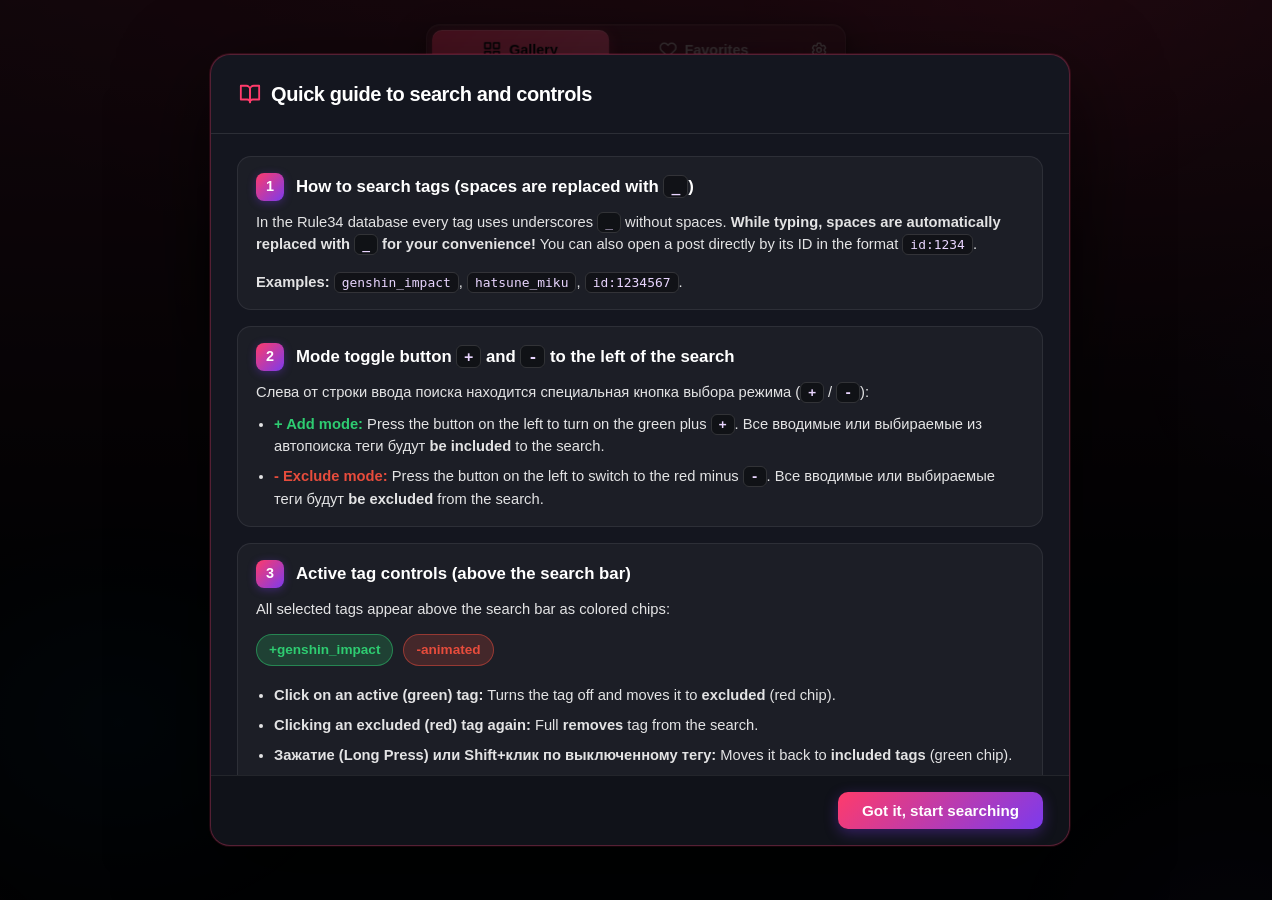
==== commit 3a91e24a: "Bug fux and UI update" ====
--- a/R34/index.html
+++ b/R34/index.html
@@ -5,13 +5,13 @@
 <meta name="viewport" content="width=device-width, initial-scale=1, maximum-scale=1, user-scalable=0">
 <title>Rule34 Gallery</title>
 <link rel="stylesheet" href="static/css/base.css?v=3.0.0">
-<link rel="stylesheet" href="static/css/search.css?v=3.0.2">
+<link rel="stylesheet" href="static/css/search.css?v=3.0.9">
 <link rel="stylesheet" href="static/css/gallery.css?v=3.0.0">
 <link rel="stylesheet" href="static/css/fullscreen.css?v=3.0.0">
 <link rel="stylesheet" href="static/css/controls.css?v=3.0.0">
-<link rel="stylesheet" href="static/css/adaptive.css?v=3.0.5">
-<link rel="stylesheet" href="static/css/ui.css?v=3.0.3">
-<link rel="stylesheet" href="static/css/lobby.css?v=3.0.0">
+<link rel="stylesheet" href="static/css/adaptive.css?v=3.0.6">
+<link rel="stylesheet" href="static/css/ui.css?v=3.0.4">
+<link rel="stylesheet" href="static/css/lobby.css?v=3.0.3">
 </head>
 <body>
 
@@ -1592,7 +1592,7 @@
 <!-- PeerJS for fully serverless P2P multiplayer -->
 <script src="static/js/vendor/peerjs.min.js"></script>
 
-<script type="module" src="static/js/main.js?v=2.0.9"></script>
+<script type="module" src="static/js/main.js?v=2.4.0"></script>
 
 <!-- Мобильная нижняя навигация -->
 <nav class="mobile-bottom-nav" aria-label="Мобильная навигация">
--- a/R34/static/css/search.css
+++ b/R34/static/css/search.css
@@ -7,11 +7,20 @@
 /* ---------- Контейнер поиска ---------- */
 .search-container {
   position: relative;
+  /* flow-root: контейнер сам держит нижний отступ панели внутри себя. Без
+     этого поля блока схлопывались через контейнер, как только полоска уходила
+     из потока (position: absolute), и высота страницы менялась на эти 24px —
+     лента при скрытии шапки всё равно чуть подпрыгивала. */
+  display: flow-root;
   z-index: 100;
   width: 100%;
   max-width: 900px;
   margin: 0 auto;
   padding: 0 24px;
+  /* Панель меняет высоту (ограничение тегов при прилипании), а скролл-анкоринг
+     Chrome пытается компенсировать сдвиг и утягивает страницу назад —
+     отключаем привязку именно на этом контейнере. */
+  overflow-anchor: none;
 }
 
 /* Панель прилипает к верху при прокрутке, а при движении вниз
@@ -26,15 +35,13 @@
   }
 }
 
-/* Панель при скрытии полностью выходит из потока (position: absolute),
-   иначе она продолжала бы занимать высоту и полоска уезжала бы вслед
-   за ней. absolute — потому что сама панель прилипла бы к верху.
-   Работает и на ПК, и на телефоне. */
+/* Панель при скрытии уезжает вверх, но остаётся в потоке: контейнер держит
+   свою высоту, поэтому сворачивание и раскрытие шапки больше не меняют
+   высоту документа и лента под ней не сдвигается. Раньше здесь был
+   position: absolute — панель выпадала из потока, страница становилась ниже
+   ровно на её высоту, и браузер «прокручивал» галерею при каждом скрытии
+   и раскрытии. Работает и на ПК, и на телефоне. */
 .search-container.is-scrolled-away .r34-search-block {
-  position: absolute;
-  left: 24px;
-  right: 24px;
-  top: 0;
   opacity: 0;
   visibility: hidden;
   transform: translateY(-100%);
@@ -50,10 +57,23 @@
               transform var(--dur) var(--ease);
 }
 
-/* Скрытая панель вышла из потока (absolute), поэтому контейнер держит
-   только полоску — высоту задаёт она сама. */
+/* Свёрнутая шапка: полоска — оверлей поверх скрытой панели. Своей высоты в
+   поток она не добавляет, поэтому её появление и исчезновение тоже не
+   двигают галерею. Отступы слева/справа повторяют padding контейнера (на
+   телефоне их правит adaptive.css). */
+.search-container.is-scrolled-away .r34-mini-bar {
+  position: absolute;
+  top: 0;
+  left: 24px;
+  right: 24px;
+  margin-bottom: 0;
+  pointer-events: auto;
+}
+
+/* Панель скрыта, её область прозрачна — она не должна перехватывать клики
+   по карточкам, которые прокручиваются под шапкой. Полоска кликабельна сама. */
 .search-container.is-scrolled-away {
-  min-height: 0;
+  pointer-events: none;
 }
 
 
@@ -393,6 +413,44 @@
 }
 
 /* ---------- Активные теги ---------- */
+/* Ограничение высоты нужно только «плавающей» шапке — когда контейнер
+   прилип к верху при прокрутке (класс is-floating вешает main.js). Иначе
+   панель с десятком тегов уезжает за экран, и поле ввода оказывается за
+   его границей. Пока шапка стоит на своём месте в потоке, теги занимают
+   столько места, сколько нужно, и просто раздвигают ленту.
+   #activeTags, а не .active-tags: id перебивает правила темы и адаптива. */
+.search-container.is-floating #activeTags {
+  max-height: 168px;
+  max-height: clamp(84px, 26dvh, 168px);
+  overflow-y: auto;
+  overscroll-behavior: contain;
+  padding-right: 2px;
+  /* scrollbar-width здесь не задаём: в Chrome он отключает webkit-стилизацию
+     и вместо кастомной полоски из base.css рисует системную «тонкую». */
+}
+
+/* Полоска прокрутки — та же, что у остального сайта (base.css), только уже:
+   список тегов невысокий, и 8px съедали бы место под сами теги. */
+.search-container.is-floating #activeTags::-webkit-scrollbar {
+  width: 6px;
+  height: 6px;
+}
+
+.search-container.is-floating #activeTags::-webkit-scrollbar-track {
+  background: transparent;
+}
+
+.search-container.is-floating #activeTags::-webkit-scrollbar-thumb {
+  background: var(--scrollbar-thumb-color, rgba(255, 255, 255, 0.14));
+  border-radius: 99px;
+  transition: background var(--transition-speed, 0.2s) var(--ease);
+}
+
+body.can-hover .search-container.is-floating #activeTags::-webkit-scrollbar-thumb:hover,
+body:not(.can-hover) .search-container.is-floating #activeTags::-webkit-scrollbar-thumb:active {
+  background: var(--accent);
+}
+
 .active-tags {
   display: flex;
   flex-wrap: wrap;
@@ -416,6 +474,13 @@
   display: flex;
   flex-direction: column;
   gap: 8px;
+  /* Группа — отдельная строка во всю ширину панели. Без этого блок был
+     флекс-элементом по содержимому: у группы с парой тегов шапка выходила
+     короче панели, и тумблер «Игнорировать» вставал посреди строки вместо
+     правого края, как у соседней группы. */
+  flex: 1 1 100%;
+  width: 100%;
+  min-width: 0;
 }
 
 .tags-group-label {
--- a/R34/static/css/adaptive.css
+++ b/R34/static/css/adaptive.css
@@ -81,8 +81,8 @@
 
   /* Умная шапка по скроллу работает на телефоне так же, как на ПК:
      панель уезжает вверх, снизу остаётся компактная полоска. Отступы
-     скрытой панели повторяют padding контейнера. */
-  .search-container.is-scrolled-away .r34-search-block {
+     полоски повторяют padding контейнера. */
+  .search-container.is-scrolled-away .r34-mini-bar {
     left: 16px;
     right: 16px;
   }
@@ -423,7 +423,7 @@
     padding: 0 10px;
   }
 
-  .search-container.is-scrolled-away .r34-search-block {
+  .search-container.is-scrolled-away .r34-mini-bar {
     left: 10px;
     right: 10px;
   }
--- a/R34/static/css/ui.css
+++ b/R34/static/css/ui.css
@@ -2591,6 +2591,26 @@
 .puzzle-lib-card.is-deleted { opacity:0.7; }
 .puzzle-lib-card.is-deleted .puzzle-lib-thumb { filter:grayscale(0.6); }
 
+/* Ожидание ответа сервера после удаления/восстановления: затемнение, спиннер
+   и блокировка повторных кликов — иначе карточка выглядит зависшей. */
+.puzzle-lib-card.is-busy { pointer-events:none; }
+.puzzle-lib-card.is-busy::before {
+    content:''; position:absolute; inset:0; z-index:4; background:rgba(10,12,18,0.55);
+}
+.puzzle-lib-card.is-busy::after {
+    content:''; position:absolute; z-index:5; top:50%; left:50%;
+    width:26px; height:26px; margin:-13px 0 0 -13px; border-radius:50%;
+    border:3px solid rgba(255,255,255,0.18); border-top-color:var(--accent);
+    animation:puzzle-lib-spin 0.8s linear infinite;
+}
+@keyframes puzzle-lib-spin { to { transform: rotate(360deg); } }
+
+/* Плавный уход карточки, когда операция завершилась. */
+.puzzle-lib-card.is-removing {
+    opacity:0; transform:scale(0.94);
+    transition:opacity 0.22s var(--ease), transform 0.22s var(--ease);
+}
+
 .puzzle-lib-thumb-container { position:relative; border-radius:12px; overflow:hidden; background:var(--modal-surface-2, #232735); }
 .puzzle-lib-thumb { width:100%; height:160px; object-fit:cover; display:block; transition:transform var(--dur-slow) var(--ease); }
 .puzzle-lib-card:hover .puzzle-lib-thumb { transform:scale(1.05); }
--- a/R34/static/css/lobby.css
+++ b/R34/static/css/lobby.css
@@ -1,2056 +1,2688 @@
-/* ═══════════════════════════════════════════════════════════════
-   UNIFIED LOBBY & GAME DESIGN SYSTEM - LOBBY.CSS
-   Единые стили меню, лобби и мультиплеера для всех мини-игр
-   ═══════════════════════════════════════════════════════════════ */
-
-:root {
-  --game-primary-gradient: linear-gradient(135deg, var(--accent, #8b5cf6), var(--accent-alt, #6366f1));
-  --game-secondary-gradient: linear-gradient(135deg, var(--accent-alt, #f59e0b), var(--accent, #ec4899));
-  --game-success-gradient: linear-gradient(135deg, #10b981, #059669);
-  --game-danger-gradient: linear-gradient(135deg, #ef4444, #dc2626);
-  --game-accent-color: var(--accent, #a78bfa);
-  --game-accent-secondary: var(--accent-alt, #fbbf24);
-  --game-accent-orange: #f59e0b;
-  --game-accent-pink: var(--accent, #ec4899);
-  --game-accent-green: #10b981;
-  --game-accent-red: #ef4444;
-  
-  --game-glass-bg: var(--glass-bg, rgba(15, 15, 24, 0.7));
-  --game-glass-border: var(--glass-border, rgba(255, 255, 255, 0.12));
-  --game-glass-border-strong: var(--glass-border-strong, rgba(255, 255, 255, 0.18));
-  
-  --game-radius-sm: 12px;
-  --game-radius-md: 16px;
-  --game-radius-lg: 20px;
-  --game-radius-xl: 24px;
-}
-
-/* ═══ Бейджи и логотипы ═══ */
-.game-badge-gradient-primary {
-  background: linear-gradient(135deg, rgba(var(--accent-rgb, 167, 139, 250), 0.2), rgba(var(--accent-rgb, 99, 102, 241), 0.15));
-  border-color: rgba(var(--accent-rgb, 167, 139, 250), 0.4);
-  color: var(--accent, #d8b4fe);
-}
-
-.game-badge-gradient-secondary {
-  background: linear-gradient(135deg, rgba(var(--accent-rgb, 245, 158, 11), 0.2), rgba(var(--accent-rgb, 236, 72, 153), 0.15));
-  border-color: rgba(var(--accent-rgb, 245, 158, 11), 0.4);
-  color: var(--accent, #fcd34d);
-}
-
-.game-badge-gradient-success {
-  background: linear-gradient(135deg, rgba(16, 185, 129, 0.2), rgba(5, 150, 105, 0.15));
-  border-color: rgba(16, 185, 129, 0.4);
-  color: #6ee7b7;
-}
-
-.game-logo-icon {
-  width: 34px;
-  height: 34px;
-  border-radius: 50%;
-  display: flex;
-  align-items: center;
-  justify-content: center;
-  color: var(--btn-primary-color, #fff);
-  font-weight: 900;
-  font-size: 1.1rem;
-  box-shadow: 0 0 16px var(--accent-glow, rgba(167, 139, 250, 0.5));
-}
-
-.game-logo-icon-higherlower {
-  background: linear-gradient(135deg, var(--accent, #a78bfa), var(--accent-alt, #f43f5e));
-}
-
-.game-logo-icon-puzzle {
-  background: linear-gradient(135deg, var(--accent, #fbbf24), var(--accent-alt, #10b981));
-}
-
-/* ═══ Типографика меню ═══ */
-.game-menu-title {
-  font-size: 2.3rem;
-  font-weight: 900;
-  color: var(--adaptive-text-main, #fff);
-  line-height: 1.18;
-  letter-spacing: -0.02em;
-  margin: 0;
-  text-shadow: 0 4px 20px rgba(0, 0, 0, 0.6);
-}
-
-@media (max-width: 640px) {
-  .game-menu-title {
-    font-size: 1.65rem;
-  }
-}
-
-.game-menu-desc {
-  font-size: 1rem;
-  color: rgba(226, 232, 240, 0.8);
-  max-width: 600px;
-  line-height: 1.55;
-  margin: 0;
-}
-
-/* ═══ Карточки режимов меню ═══ */
-.game-modes-grid {
-  display: grid;
-  grid-template-columns: repeat(2, 1fr);
-  gap: 24px;
-  width: 100%;
-  margin-top: 8px;
-}
-
-@media (max-width: 480px) {
-  .game-modes-grid {
-    grid-template-columns: 1fr;
-    gap: 16px;
-  }
-}
-
-.game-mode-card {
-  background: rgba(255, 255, 255, 0.04);
-  border: 1px solid rgba(255, 255, 255, 0.12);
-  border-radius: 20px;
-  padding: 22px 18px;
-  display: flex;
-  flex-direction: column;
-  align-items: center;
-  text-align: center;
-  gap: 16px;
-  cursor: pointer;
-  transform: translateZ(0);
-  will-change: transform, border-color, box-shadow, background-color;
-  backface-visibility: hidden;
-  transition: transform var(--dur) var(--ease), border-color var(--dur) var(--ease), box-shadow var(--dur) var(--ease), background-color var(--dur) var(--ease);
-  position: relative;
-  overflow: hidden;
-}
-
-body.can-hover .game-mode-card:hover, body:not(.can-hover) .game-mode-card:active {
-  background: rgba(255, 255, 255, 0.08);
-  border-color: rgba(var(--accent-rgb, 167, 139, 250), 0.5);
-  transform: translateY(-4px) translateZ(0);
-  box-shadow: 0 14px 35px rgba(0, 0, 0, 0.4), 0 0 20px var(--accent-glow, rgba(167, 139, 250, 0.2));
-}
-
-.game-mode-card.primary-mode {
-  background: linear-gradient(180deg, rgba(var(--accent-rgb, 139, 92, 246), 0.15) 0%, rgba(var(--accent-rgb, 99, 102, 241), 0.08) 100%);
-  border-color: rgba(var(--accent-rgb, 167, 139, 250), 0.3);
-}
-
-body.can-hover .game-mode-card.primary-mode:hover, body:not(.can-hover) .game-mode-card.primary-mode:active {
-  border-color: var(--accent, #a78bfa);
-  box-shadow: 0 16px 40px var(--accent-glow, rgba(139, 92, 246, 0.3));
-}
-
-.game-mode-card.multiplayer {
-  background: linear-gradient(180deg, rgba(var(--accent-rgb, 245, 158, 11), 0.15) 0%, rgba(var(--accent-rgb, 236, 72, 153), 0.08) 100%);
-  border-color: rgba(var(--accent-rgb, 245, 158, 11), 0.3);
-}
-
-body.can-hover .game-mode-card.multiplayer:hover, body:not(.can-hover) .game-mode-card.multiplayer:active {
-  border-color: var(--accent, #f59e0b);
-  box-shadow: 0 16px 40px var(--accent-glow, rgba(245, 158, 11, 0.3));
-}
-
-.game-mode-icon-circle {
-  width: 52px;
-  height: 52px;
-  border-radius: 16px;
-  display: flex;
-  align-items: center;
-  justify-content: center;
-  color: var(--btn-primary-color, #fff);
-  background: linear-gradient(135deg, var(--accent, #8b5cf6), var(--accent-alt, #6366f1));
-  box-shadow: 0 8px 20px var(--accent-glow, rgba(139, 92, 246, 0.4));
-}
-
-.game-mode-card.multiplayer .game-mode-icon-circle {
-  background: linear-gradient(135deg, var(--accent-alt, #f59e0b), var(--accent, #ec4899));
-  box-shadow: 0 8px 20px var(--accent-glow, rgba(245, 158, 11, 0.4));
-}
-
-.game-mode-title {
-  font-size: 1.25rem;
-  font-weight: 800;
-  color: var(--adaptive-text-main, #fff);
-  margin: 0;
-}
-
-.game-mode-subtitle {
-  font-size: 0.85rem;
-  color: rgba(255, 255, 255, 0.65);
-  line-height: 1.4;
-  margin: 0;
-}
-
-.game-mode-stat {
-  margin-top: auto;
-  font-size: 0.8rem;
-  font-weight: 700;
-  color: var(--accent, #c4b5fd);
-  background: rgba(var(--accent-rgb, 167, 139, 250), 0.15);
-  padding: 4px 12px;
-  border-radius: 9999px;
-  border: 1px solid rgba(var(--accent-rgb, 167, 139, 250), 0.25);
-}
-
-/* ═══ Формы настроек ═══ */
-.game-form-box {
-  width: 100%;
-  max-width: 520px;
-  background: var(--game-glass-bg);
-  border: 1px solid var(--game-glass-border);
-  border-radius: var(--game-radius-lg);
-  padding: 22px;
-  display: flex;
-  flex-direction: column;
-  gap: 16px;
-  text-align: left;
-  box-sizing: border-box;
-}
-
-.game-form-field {
-  display: flex;
-  flex-direction: column;
-  gap: 8px;
-}
-
-.game-form-label {
-  font-size: 0.88rem;
-  font-weight: 700;
-  color: rgba(255, 255, 255, 0.85);
-}
-
-.game-input {
-  width: 100%;
-  padding: 12px 16px;
-  background: rgba(255, 255, 255, 0.06);
-  border: 1px solid rgba(255, 255, 255, 0.16);
-  border-radius: var(--game-radius-sm);
-  color: #fff;
-  font-size: 0.95rem;
-  outline: none;
-  transition: all var(--transition-speed, 0.2s) var(--ease);
-  box-sizing: border-box;
-}
-
-.game-input:focus {
-  border-color: var(--accent, #a78bfa);
-  box-shadow: 0 0 16px var(--accent-glow, rgba(167, 139, 250, 0.3));
-  background: rgba(255, 255, 255, 0.09);
-}
-
-/* ═══ Карточки информации о комнате ═══ */
-.game-room-card {
-  width: 100%;
-  background: linear-gradient(135deg, rgba(var(--accent-rgb, 167, 139, 250), 0.12), rgba(var(--accent-rgb, 99, 102, 241), 0.08));
-  border: 1px solid rgba(var(--accent-rgb, 167, 139, 250), 0.3);
-  border-radius: var(--game-radius-lg);
-  padding: 18px 24px;
-  display: flex;
-  align-items: center;
-  justify-content: space-between;
-  flex-wrap: wrap;
-  gap: 14px;
-  box-sizing: border-box;
-}
-
-.game-room-code-val {
-  font-size: 1.4rem;
-  font-weight: 900;
-  letter-spacing: 3px;
-  color: #fff;
-  font-family: monospace;
-}
-
-/* ═══ Списки участников лобби ═══ */
-.game-player-list {
-  width: 100%;
-  background: rgba(15, 15, 24, 0.6);
-  border: 1px solid rgba(255, 255, 255, 0.1);
-  border-radius: var(--game-radius-lg);
-  padding: 16px;
-  display: flex;
-  flex-direction: column;
-  gap: 10px;
-  box-sizing: border-box;
-}
-
-.game-player-row {
-  display: flex;
-  align-items: center;
-  justify-content: space-between;
-  padding: 12px 16px;
-  background: rgba(255, 255, 255, 0.04);
-  border: 1px solid rgba(255, 255, 255, 0.06);
-  border-radius: var(--game-radius-sm);
-  font-size: 0.95rem;
-  color: #fff;
-  transition: background var(--transition-speed, 0.2s) var(--ease);
-}
-
-body.can-hover .game-player-row:hover, body:not(.can-hover) .game-player-row:active {
-  background: rgba(255, 255, 255, 0.07);
-}
-
-.game-player-name {
-  font-weight: 700;
-  display: flex;
-  align-items: center;
-  gap: 10px;
-}
-
-.game-player-score {
-  font-weight: 900;
-  color: var(--accent, #a78bfa);
-}
-
-/* ═══ Кнопки управления и ожидания ═══ */
-.game-start-btn {
-  background: var(--game-success-gradient);
-  box-shadow: 0 8px 24px rgba(16, 185, 129, 0.35);
-}
-
-body.can-hover .game-start-btn:hover, body:not(.can-hover) .game-start-btn:active {
-  box-shadow: 0 12px 30px rgba(16, 185, 129, 0.5);
-  transform: translateY(-2px);
-}
-
-.game-start-btn:active {
-  transform: scale(0.96);
-  box-shadow: 0 4px 12px rgba(16, 185, 129, 0.4);
-}
-
-.game-create-btn:active,
-.game-back-btn:active {
-  transform: scale(0.96);
-}
-
-.game-waiting-indicator {
-  text-align: center;
-  padding: 12px;
-  background: rgba(var(--accent-rgb, 167, 139, 250), 0.1);
-  border: 1px dashed rgba(var(--accent-rgb, 167, 139, 250), 0.3);
-  border-radius: var(--game-radius-md);
-  color: var(--accent, #c4b5fd);
-  font-weight: bold;
-  font-size: 0.88rem;
-  animation: pulse 1.5s infinite;
-}
-
-@keyframes pulse {
-  0%, 100% { opacity: 1; }
-  50% { opacity: 0.6; }
-}
-
-/* ═══ Дополнительные утилиты карточек и форм ═══ */
-.game-card-setup {
-  max-width: 580px;
-  margin: 0 auto;
-}
-
-.game-menu-container-compact {
-  display: flex;
-  flex-direction: column;
-  align-items: center;
-  text-align: center;
-  gap: 16px;
-  width: 100%;
-  box-sizing: border-box;
-}
-
-.game-form-group {
-  display: flex;
-  flex-direction: column;
-  gap: 10px;
-}
-
-.game-form-row {
-  display: flex;
-  gap: 12px;
-}
-
-.game-form-divider {
-  border: none;
-  border-top: 1px solid rgba(255, 255, 255, 0.1);
-  margin: 6px 0;
-}
-
-.game-setting-box {
-  background: rgba(255, 255, 255, 0.05);
-  padding: 10px 14px;
-  border-radius: var(--game-radius-sm);
-  border: 1px solid rgba(255, 255, 255, 0.1);
-}
-
-.game-setting-header {
-  display: flex;
-  justify-content: space-between;
-  align-items: center;
-  margin-bottom: 6px;
-}
-
-.game-range-slider {
-  width: 100%;
-  accent-color: var(--accent, #a78bfa);
-  cursor: pointer;
-  height: 6px;
-}
-
-.game-code-input {
-  text-align: center;
-  font-weight: bold;
-  letter-spacing: 2px;
-  text-transform: uppercase;
-}
-
-.game-create-btn {
-  width: 100%;
-  margin-top: 6px;
-  background: linear-gradient(135deg, var(--accent, #ec4899), var(--accent-alt, #f59e0b));
-  color: var(--btn-primary-color, #fff);
-  box-shadow: 0 8px 24px var(--accent-glow, rgba(236, 72, 153, 0.35));
-}
-
-.game-back-btn {
-  min-width: 140px;
-  padding: 10px 16px;
-}
-
-.game-pills-row {
-  flex: 1;
-  text-align: center;
-  justify-content: center;
-  display: flex;
-  align-items: center;
-  gap: 6px;
-}
-
-.game-warning-tag {
-  display: none;
-  text-align: center;
-  color: #f59e0b;
-  font-size: 0.75rem;
-  font-weight: 800;
-  margin-top: -6px;
-  text-transform: uppercase;
-  letter-spacing: 0.5px;
-}
-.game-preview-img {
-  width: 100%;
-  height: 160px;
-  border-radius: var(--game-radius-sm);
-  border: 1px solid rgba(255, 255, 255, 0.1);
-  background-size: contain;
-  background-position: center;
-  background-repeat: no-repeat;
-  background-color: rgba(0, 0, 0, 0.3);
-}
-
-/* ═══ КАСТОМНЫЕ ЭЛЕМЕНТЫ УПРАВЛЕНИЯ (SELECT, TOGGLE, CHECKBOX) ═══ */
-
-/* 1. Кастомные выпадающие списки (Custom Floating Dropdown UI) */
-.game-custom-dropdown {
-  position: relative;
-  width: 100%;
-  user-select: none;
-  font-family: inherit;
-  box-sizing: border-box;
-}
-
-.game-custom-dropdown-trigger {
-  width: 100%;
-  padding: 10px 14px;
-  background: rgba(255, 255, 255, 0.06);
-  border: 1px solid rgba(255, 255, 255, 0.16);
-  border-radius: var(--game-radius-sm);
-  color: #fff;
-  font-size: 0.92rem;
-  font-weight: 600;
-  display: flex;
-  align-items: center;
-  justify-content: space-between;
-  gap: 8px;
-  cursor: pointer;
-  transition: all var(--dur) var(--ease);
-  box-sizing: border-box;
-  text-align: left;
-}
-
-body.can-hover .game-custom-dropdown-trigger:hover, body:not(.can-hover) .game-custom-dropdown-trigger:active {
-  background: rgba(255, 255, 255, 0.1);
-  border-color: rgba(var(--accent-rgb), 0.5);
-  box-shadow: 0 4px 16px rgba(0, 0, 0, 0.3);
-}
-
-.game-custom-dropdown.open .game-custom-dropdown-trigger {
-  border-color: var(--game-accent-color);
-  box-shadow: 0 0 16px var(--accent-glow);
-  background: rgba(30, 30, 48, 0.95);
-}
-
-.game-custom-dropdown-arrow {
-  display: flex;
-  align-items: center;
-  color: var(--game-accent-color);
-  transition: transform var(--dur) var(--ease);
-}
-
-.game-custom-dropdown.open .game-custom-dropdown-arrow {
-  transform: rotate(180deg);
-}
-
-.game-custom-dropdown-panel {
-  position: absolute;
-  top: calc(100% + 6px);
-  left: 0;
-  width: 100%;
-  background: rgba(18, 18, 28, 0.96);
-  border: 1px solid rgba(255, 255, 255, 0.18);
-  border-radius: var(--game-radius-md);
-  padding: 6px;
-  box-shadow: 0 16px 40px rgba(0, 0, 0, 0.7), 0 0 20px var(--accent-glow);
-  backdrop-filter: blur(16px);
-  -webkit-backdrop-filter: blur(16px);
-  z-index: 1000;
-  display: flex;
-  flex-direction: column;
-  gap: 2px;
-  max-height: 240px;
-  overflow-y: auto;
-  opacity: 0;
-  visibility: hidden;
-  transform: translateY(-8px) scale(0.98);
-  transition: opacity var(--transition-speed, 0.2s) var(--ease), transform var(--transition-speed, 0.2s) var(--ease), visibility var(--transition-speed, 0.2s) var(--ease);
-  box-sizing: border-box;
-}
-
-.game-custom-dropdown.open .game-custom-dropdown-panel {
-  opacity: 1;
-  visibility: visible;
-  transform: translateY(0) scale(1);
-}
-
-.game-custom-dropdown-item {
-  padding: 10px 14px;
-  border-radius: 10px;
-  color: rgba(255, 255, 255, 0.85);
-  font-size: 0.9rem;
-  font-weight: 600;
-  cursor: pointer;
-  display: flex;
-  align-items: center;
-  justify-content: space-between;
-  transition: all var(--dur-fast) var(--ease);
-}
-
-body.can-hover .game-custom-dropdown-item:hover, body:not(.can-hover) .game-custom-dropdown-item:active {
-  background: rgba(var(--accent-rgb), 0.15);
-  color: #fff;
-  transform: translateX(2px);
-}
-
-.game-custom-dropdown-item.selected {
-  background: linear-gradient(135deg, rgba(var(--accent-rgb), 0.25), rgba(var(--accent-rgb), 0.12));
-  color: var(--accent, #c4b5fd);
-  font-weight: 700;
-  border: 1px solid rgba(var(--accent-rgb, 167, 139, 250), 0.3);
-}
-
-.game-custom-dropdown-item-check {
-  display: flex;
-  align-items: center;
-  color: var(--accent, #a78bfa);
-}
-
-/* Обычные выпадающие списки от браузера (<select>) */
-select.game-select,
-.game-select {
-  width: 100%;
-  padding: 10px 14px;
-  background: rgba(20, 20, 30, 0.85);
-  border: 1px solid rgba(255, 255, 255, 0.16);
-  border-radius: var(--game-radius-sm);
-  color: #fff;
-  font-size: 0.9rem;
-  outline: none;
-  cursor: pointer;
-  transition: all var(--transition-speed, 0.2s) var(--ease);
-  box-sizing: border-box;
-}
-
-select.game-select:focus,
-.game-select:focus {
-  border-color: var(--accent, #a78bfa);
-  box-shadow: 0 0 12px var(--accent-glow, rgba(167, 139, 250, 0.3));
-}
-
-select.game-select option,
-.game-select option {
-  background: #181825;
-  color: #ffffff;
-  padding: 8px;
-}
-
-/* 2. Переключатель (Toggle Switch) */
-.game-switch {
-  position: relative;
-  display: inline-flex;
-  align-items: center;
-  gap: 10px;
-  cursor: pointer;
-  user-select: none;
-}
-
-.game-switch input {
-  opacity: 0;
-  width: 0;
-  height: 0;
-  position: absolute;
-}
-
-.game-switch-slider {
-  position: relative;
-  display: inline-block;
-  width: 44px;
-  height: 24px;
-  background-color: rgba(255, 255, 255, 0.12);
-  border: 1px solid rgba(255, 255, 255, 0.18);
-  border-radius: 9999px;
-  transition: all var(--dur) var(--ease);
-  box-sizing: border-box;
-}
-
-.game-switch-slider::before {
-  content: "";
-  position: absolute;
-  height: 18px;
-  width: 18px;
-  left: 2px;
-  bottom: 2px;
-  background-color: #e2e8f0;
-  border-radius: 50%;
-  transition: all var(--dur) var(--ease);
-  box-shadow: 0 2px 6px rgba(0, 0, 0, 0.4);
-}
-
-.game-switch input:checked + .game-switch-slider {
-  background: var(--game-primary-gradient);
-  border-color: rgba(var(--accent-rgb, 167, 139, 250), 0.6);
-  box-shadow: 0 0 12px var(--accent-glow, rgba(139, 92, 246, 0.4));
-}
-
-.game-switch input:checked + .game-switch-slider::before {
-  transform: translateX(20px);
-  background-color: #fff;
-}
-
-body.can-hover .game-switch:hover .game-switch-slider, body:not(.can-hover) .game-switch:active .game-switch-slider {
-  border-color: rgba(var(--accent-rgb, 167, 139, 250), 0.5);
-}
-
-.game-switch-label {
-  font-size: 0.9rem;
-  font-weight: 600;
-  color: rgba(255, 255, 255, 0.9);
-}
-
-/* 3. Чекбоксы (Custom Checkbox) */
-.game-checkbox {
-  display: inline-flex;
-  align-items: center;
-  gap: 10px;
-  cursor: pointer;
-  user-select: none;
-  font-size: 0.9rem;
-  font-weight: 600;
-  color: rgba(255, 255, 255, 0.9);
-}
-
-.game-checkbox input {
-  position: absolute;
-  opacity: 0;
-  cursor: pointer;
-  height: 0;
-  width: 0;
-}
-
-.game-checkbox-mark {
-  height: 20px;
-  width: 20px;
-  background-color: rgba(255, 255, 255, 0.08);
-  border: 1px solid rgba(255, 255, 255, 0.2);
-  border-radius: 6px;
-  display: flex;
-  align-items: center;
-  justify-content: center;
-  transition: all var(--dur) var(--ease);
-  box-sizing: border-box;
-}
-
-.game-checkbox-mark::after {
-  content: "";
-  display: none;
-  width: 5px;
-  height: 9px;
-  border: solid white;
-  border-width: 0 2.5px 2.5px 0;
-  transform: rotate(45deg) translate(-1px, -1px);
-}
-
-body.can-hover .game-checkbox:hover input ~ .game-checkbox-mark, body:not(.can-hover) .game-checkbox:active input ~ .game-checkbox-mark {
-  background-color: rgba(255, 255, 255, 0.14);
-  border-color: rgba(var(--accent-rgb, 167, 139, 250), 0.5);
-}
-
-.game-checkbox input:checked ~ .game-checkbox-mark {
-  background: var(--game-primary-gradient);
-  border-color: rgba(var(--accent-rgb, 167, 139, 250), 0.6);
-  box-shadow: 0 0 12px var(--accent-glow, rgba(139, 92, 246, 0.4));
-}
-
-.game-checkbox input:checked ~ .game-checkbox-mark::after {
-  display: block;
-}
-
-.game-sync-logs {
-  width: 100%;
-  background: rgba(0, 0, 0, 0.25);
-  border: 1px solid rgba(255, 255, 255, 0.05);
-  border-radius: var(--game-radius-sm);
-  padding: 8px 12px;
-  font-family: monospace;
-  font-size: 0.7rem;
-  color: #888;
-  height: 60px;
-  overflow-y: auto;
-  box-sizing: border-box;
-}
-
-/* ═══ ОБЩИЕ СТИЛИ ДЛЯ ВСЕХ ИГРОВЫХ ЛОББИ И МУЛЬТИПЛЕЕРА ═══ */
-
-.game-overlay {
-  position: fixed;
-  top: 0;
-  left: 0;
-  width: 100vw;
-  height: 100vh;
-  height: 100dvh;
-  z-index: 65000;
-  background: radial-gradient(circle at 50% -10%, rgba(24, 22, 38, 0.985), rgba(10, 10, 18, 0.995));
-  opacity: 0;
-  visibility: hidden;
-  pointer-events: none;
-  transition: opacity var(--dur-slow) var(--ease), visibility var(--dur-slow) var(--ease);
-  overflow-y: auto;
-  overflow-x: hidden;
-  -webkit-overflow-scrolling: touch;
-  padding: 80px 16px 40px;
-  box-sizing: border-box;
-}
-
-.game-overlay.open {
-  opacity: 1;
-  visibility: visible;
-  pointer-events: auto;
-}
-
-.game-header {
-  position: fixed;
-  top: 20px;
-  left: 50%;
-  transform: translateX(-50%);
-  width: calc(100% - 40px);
-  max-width: 1000px;
-  display: flex;
-  align-items: center;
-  justify-content: space-between;
-  z-index: 101;
-  pointer-events: none;
-}
-
-/* Экраны лобби "Больше/Меньше" (guessOnlineUI.js) рисуют заголовок как
-   обычную часть карточки, а не плавающей поверх всего экрана панелью —
-   раньше это делалось инлайновым style="position:static", но position
-   не отменяет left/transform: translateX(-50%) у .game-header по-прежнему
-   считался от НОВОЙ, узкой ширины (100% карточки вместо 100% экрана) и
-   утаскивал заголовок на половину этой ширины влево, за пределы карточки. */
-.game-header--static {
-  position: static;
-  left: auto;
-  transform: none;
-  width: auto;
-  max-width: none;
-}
-
-.game-title-group, .game-close-btn {
-  pointer-events: auto;
-}
-
-.game-title-group {
-  display: flex;
-  align-items: center;
-  gap: 12px;
-  background: rgba(22, 22, 34, 0.7);
-  padding: 8px 20px 8px 10px;
-  border-radius: 999px;
-  border: 1px solid rgba(255, 255, 255, 0.1);
-  box-shadow: 0 12px 32px rgba(0, 0, 0, 0.3);
-  cursor: default;
-  user-select: none;
-}
-
-.game-logo-icon {
-  width: 36px;
-  height: 36px;
-  background: linear-gradient(135deg, #8b5cf6 0%, #d946ef 100%);
-  border-radius: 50%;
-  display: flex;
-  align-items: center;
-  justify-content: center;
-  color: #fff;
-  font-weight: 900;
-  font-size: 1.1rem;
-  box-shadow: 0 0 20px rgba(139, 92, 246, 0.4);
-}
-
-.game-app-title {
-  font-size: 1.1rem;
-  font-weight: 800;
-  color: #fff;
-  margin: 0;
-  letter-spacing: -0.01em;
-  display: flex;
-  align-items: center;
-  gap: 8px;
-}
-
-.game-close-btn {
-  background: rgba(255, 255, 255, 0.08);
-  border: 1px solid rgba(255, 255, 255, 0.12);
-  color: #fff;
-  width: 44px;
-  height: 44px;
-  border-radius: 50%;
-  font-size: 1.6rem;
-  display: flex;
-  align-items: center;
-  justify-content: center;
-  cursor: pointer;
-  box-shadow: 0 8px 24px rgba(0, 0, 0, 0.25);
-  transition: all var(--dur) var(--ease);
-}
-
-body.can-hover .game-close-btn:hover, body:not(.can-hover) .game-close-btn:active {
-  background: rgba(244, 63, 94, 0.2);
-  border-color: rgba(244, 63, 94, 0.4);
-  transform: rotate(90deg);
-  box-shadow: 0 0 24px rgba(244, 63, 94, 0.3);
-}
-
-.game-card {
-  width: 100%;
-  max-width: 960px;
-  background: var(--modal-bg-solid, #14161f);
-  border: 1px solid rgba(var(--accent-rgb), 0.22);
-  border-radius: 32px;
-  padding: 40px;
-  box-shadow: 0 32px 128px rgba(0, 0, 0, 0.5), inset 0 1px 1px rgba(255, 255, 255, 0.05);
-  display: flex;
-  flex-direction: column;
-  gap: 28px;
-  position: relative;
-  overflow: hidden;
-  margin: 0 auto 40px auto;
-  box-sizing: border-box;
-  animation: gameCardEntry 0.5s var(--ease);
-}
-
-@keyframes gameCardEntry {
-  from { opacity: 0; transform: translateY(24px) scale(0.98); }
-  to { opacity: 1; transform: translateY(0) scale(1); }
-}
-
-@media (max-width: 640px) {
-  .game-card {
-    padding: 24px 20px;
-    border-radius: 24px;
-    gap: 20px;
-  }
-  .game-overlay {
-    padding: 84px 12px 32px;
-  }
-
-  /* Длинный заголовок вроде «Больше / Меньше — Онлайн» рвался в шапке на три
-     строки и раздувал её, прижимая стрелку «назад» и крестик. Уменьшаем и
-     разрешаем перенос максимум на две строки. */
-  .game-app-title {
-    font-size: 0.92rem;
-    line-height: 1.25;
-    gap: 6px;
-  }
-
-  .game-title-group {
-    min-width: 0;
-    max-width: 62vw;
-  }
-
-  /* «— Онлайн» в заголовке рвал его на три строки, хотя слово дублируется
-     подзаголовком «Мультиплеерные Комнаты» прямо под шапкой. */
-  .game-title-suffix {
-    display: none;
-  }
-
-  /* «→ Войти» ломалось на две строки прямо внутри кнопки */
-  .game-btn-primary,
-  .game-btn-secondary {
-    white-space: nowrap;
-  }
-}
-
-.game-menu-container {
-  display: flex;
-  flex-direction: column;
-  align-items: center;
-  text-align: center;
-  gap: 32px;
-  width: 100%;
-  box-sizing: border-box;
-}
-
-.game-hero-badge {
-  padding: 6px 14px;
-  background: rgba(139, 92, 246, 0.1);
-  border: 1px solid rgba(139, 92, 246, 0.3);
-  color: #c4b5fd;
-  border-radius: 100px;
-  font-size: 0.75rem;
-  font-weight: 700;
-  text-transform: uppercase;
-  letter-spacing: 0.05em;
-}
-
-.game-btn-primary {
-  padding: 14px 28px;
-  background: linear-gradient(135deg, #7c3aed 0%, #6366f1 100%);
-  border: none;
-  border-radius: 16px;
-  color: #fff;
-  font-weight: 700;
-  font-size: 1rem;
-  cursor: pointer;
-  display: inline-flex;
-  align-items: center;
-  justify-content: center;
-  gap: 12px;
-  box-shadow: 0 8px 24px rgba(124, 58, 237, 0.3);
-  transition: all var(--dur) var(--ease);
-  user-select: none;
-}
-
-body.can-hover .game-btn-primary:hover, body:not(.can-hover) .game-btn-primary:active {
-  transform: translateY(-2px);
-  box-shadow: 0 12px 28px rgba(124, 58, 237, 0.45);
-  filter: brightness(1.1);
-}
-
-.game-btn-primary:active {
-  transform: translateY(0);
-}
-
-.game-btn-secondary {
-  padding: 14px 28px;
-  background: rgba(255, 255, 255, 0.05);
-  border: 1px solid rgba(255, 255, 255, 0.1);
-  border-radius: 16px;
-  color: rgba(255, 255, 255, 0.9);
-  font-weight: 600;
-  font-size: 0.95rem;
-  cursor: pointer;
-  display: inline-flex;
-  align-items: center;
-  justify-content: center;
-  gap: 10px;
-  transition: all var(--dur) var(--ease);
-  user-select: none;
-}
-
-body.can-hover .game-btn-secondary:hover, body:not(.can-hover) .game-btn-secondary:active {
-  background: rgba(255, 255, 255, 0.1);
-  border-color: rgba(255, 255, 255, 0.2);
-  transform: translateY(-1px);
-}
-
-.game-category-pills {
-  display: flex;
-  gap: 16px;
-  width: 100%;
-}
-
-.game-cat-pill {
-  flex: 1;
-  display: inline-flex;
-  align-items: center;
-  justify-content: center;
-  padding: 12px;
-  background: rgba(255, 255, 255, 0.03);
-  border: 1px solid rgba(255, 255, 255, 0.08);
-  border-radius: 14px;
-  color: rgba(255, 255, 255, 0.6);
-  font-weight: 600;
-  font-size: 0.9rem;
-  line-height: 1.2;
-  cursor: pointer;
-  text-align: center;
-  transition: all var(--transition-speed, 0.2s) var(--ease);
-}
-
-body.can-hover .game-cat-pill:hover, body:not(.can-hover) .game-cat-pill:active {
-  background: rgba(255, 255, 255, 0.06);
-  border-color: rgba(255, 255, 255, 0.15);
-  color: #fff;
-}
-
-.game-cat-pill.active {
-  background: rgba(139, 92, 246, 0.1);
-  border-color: #8b5cf6;
-  color: #fff;
-  box-shadow: inset 0 0 12px rgba(139, 92, 246, 0.2);
-}
-
-.game-room-header-card {
-  width: 100%;
-  background: rgba(255, 255, 255, 0.02);
-  border: 1px solid rgba(255, 255, 255, 0.05);
-  border-radius: 24px;
-  padding: 24px;
-  display: flex;
-  align-items: center;
-  justify-content: space-between;
-  flex-wrap: wrap;
-  gap: 16px;
-  box-sizing: border-box;
-}
-
-.game-room-code-val {
-  font-size: 1.5rem;
-  font-weight: 800;
-  letter-spacing: 4px;
-  color: #fff;
-  font-family: 'JetBrains Mono', monospace;
-}
-
-.game-leaderboard {
-  width: 100%;
-  background: rgba(0, 0, 0, 0.2);
-  border: 1px solid rgba(255, 255, 255, 0.05);
-  border-radius: 20px;
-  padding: 8px;
-  display: flex;
-  flex-direction: column;
-  gap: 4px;
-  box-sizing: border-box;
-}
-
-.game-player-row {
-  display: flex;
-  align-items: center;
-  justify-content: space-between;
-  padding: 12px 16px;
-  border-radius: 14px;
-  font-size: 0.95rem;
-  color: #fff;
-  transition: background var(--transition-speed, 0.2s) var(--ease);
-}
-
-body.can-hover .game-player-row:hover, body:not(.can-hover) .game-player-row:active {
-  background: rgba(255, 255, 255, 0.03);
-}
-
-.game-player-name {
-  font-weight: 600;
-  display: flex;
-  align-items: center;
-  gap: 10px;
-}
-
-.game-player-score {
-  font-weight: 800;
-  /* было жёстко #a78bfa — счёт игрока не слушал тему и оставался фиолетовым
-     в любой раскраске сайта, как и .guess-count со .guess-spinner до правки */
-  color: var(--accent, #a78bfa);
-}
-
-.game-player-status {
-  font-size: 0.7rem;
-  font-weight: 700;
-  padding: 4px 10px;
-  border-radius: 100px;
-  text-transform: uppercase;
-  letter-spacing: 0.02em;
-}
-
-.game-status-answering {
-  background: rgba(245, 158, 11, 0.1);
-  color: #fbbf24;
-  border: 1px solid rgba(245, 158, 11, 0.2);
-}
-
-.game-status-done {
-  background: rgba(16, 185, 129, 0.1);
-  color: #34d399;
-  border: 1px solid rgba(16, 185, 129, 0.2);
-}
-
-.game-host-crown {
-  color: #fbbf24;
-  filter: drop-shadow(0 0 4px rgba(251, 191, 36, 0.4));
-}
-
-
-/* ═══ "Больше / Меньше" ═══
-   Все размеры/цвета согласованы с макетом. Акценты идут через var(--accent),
-   а не хардкодом: раньше .guess-count и .guess-spinner были жёстко фиолетовыми
-   (#a78bfa / #8b5cf6) и выбивались из любой темы, кроме дефолтной. */
-
-/* Размеры игры текучие (clamp), а не фиксированные под один экран: раньше блок
-   был жёстко 660px и на большом мониторе выглядел крошечным, а между телефоном
-   и десктопом ничего не менялось до самого 640px. Теперь всё считается от
-   ширины окна, а брейкпоинты ниже меняют только СТРУКТУРУ (кнопки в столбик и
-   т.п.), а не каждый размер по отдельности. */
-.guess-shell {
-  /* от 660px на ноутбуке до 1100px на широком мониторе */
-  max-width: clamp(560px, 78vw, 1100px);
-  align-items: stretch;
-  gap: clamp(12px, 1.6vw, 22px);
-  padding: clamp(18px, 2.4vw, 38px) clamp(16px, 2.2vw, 36px);
-}
-
-.guess-shell .guess-vs-row { gap: clamp(8px, 1.4vw, 20px); }
-
-/* Высота арта ограничена долей экрана, чтобы на низких/широких окнах карточка
-   не уезжала за пределы видимой области. Кадрирование остаётся cover, поэтому
-   при упоре в потолок картинка просто становится шире, чем выше. */
-.guess-shell .guess-img-wrap {
-  max-height: clamp(140px, 38vh, 420px);
-}
-
-.guess-loading {
-  display: flex;
-  flex-direction: column;
-  align-items: center;
-  justify-content: center;
-  gap: 16px;
-  padding: 40px 20px;
-  color: rgba(255, 255, 255, 0.8);
-  text-align: center;
-  font-size: 1.05rem;
-}
-
-.guess-spinner {
-  width: 36px;
-  height: 36px;
-  border-radius: 50%;
-  border: 3px solid rgba(255, 255, 255, 0.15);
-  border-top-color: var(--accent, #10b981);
-  animation: guessSpin 0.8s linear infinite;
-}
-
-@keyframes guessSpin { to { transform: rotate(360deg); } }
-
-.guess-header {
-  display: flex;
-  align-items: center;
-  justify-content: space-between;
-  gap: 12px;
-}
-
-.guess-close {
-  width: 38px;
-  height: 38px;
-  font-size: 1.35rem;
-  flex-shrink: 0;
-}
-
-.guess-icon-btn {
-  display: inline-flex;
-  align-items: center;
-  gap: 8px;
-  min-width: 0;
-  padding: 10px 16px;
-  border-radius: 999px;
-  background: rgba(255, 255, 255, 0.06);
-  border: 1px solid rgba(255, 255, 255, 0.11);
-  color: rgba(255, 255, 255, 0.85);
-  font-size: 0.85rem;
-  font-weight: 700;
-  cursor: pointer;
-  pointer-events: auto;
-  transition: all var(--dur) var(--ease);
-}
-
-body.can-hover .guess-icon-btn:hover { background: rgba(255, 255, 255, 0.11); }
-
-.guess-logo {
-  background: linear-gradient(135deg, var(--accent, #10b981) 0%, var(--accent-alt, #059669) 100%);
-  color: var(--btn-primary-color, #03140e);
-  box-shadow: 0 0 20px var(--accent-glow, rgba(16, 185, 129, 0.4));
-}
-
-.guess-hero-badge {
-  background: rgba(var(--accent-rgb, 16, 185, 129), 0.1);
-  border-color: rgba(var(--accent-rgb, 16, 185, 129), 0.3);
-  color: var(--accent, #6ee7b7);
-}
-
-/* ── Счёт ── */
-.guess-stats {
-  display: flex;
-  align-items: center;
-  gap: 10px;
-  flex-grow: 1;
-  min-width: 0;
-  flex-wrap: wrap;
-}
-
-.guess-stats-spacer { flex-grow: 1; }
-
-.guess-chip {
-  display: inline-flex;
-  align-items: center;
-  gap: 8px;
-  padding: 7px 14px;
-  border-radius: 999px;
-  border: 1px solid rgba(255, 255, 255, 0.1);
-  background: rgba(255, 255, 255, 0.05);
-  white-space: nowrap;
-}
-
-.guess-chip span {
-  font-size: 0.68rem;
-  font-weight: 700;
-  letter-spacing: 0.08em;
-  text-transform: uppercase;
-  color: rgba(255, 255, 255, 0.4);
-}
-
-.guess-chip b { font-size: 0.9rem; font-weight: 800; color: rgba(255, 255, 255, 0.75); line-height: 1; }
-
-.guess-chip-score {
-  background: rgba(var(--accent-rgb, 16, 185, 129), 0.15);
-  border-color: rgba(var(--accent-rgb, 16, 185, 129), 0.3);
-}
-.guess-chip-score span { color: rgba(var(--accent-rgb, 16, 185, 129), 0.85); }
-.guess-chip-score b { font-size: 1.05rem; font-weight: 900; color: var(--accent, #10b981); }
-
-.guess-chip-streak {
-  background: rgba(245, 158, 11, 0.12);
-  border-color: rgba(245, 158, 11, 0.28);
-  color: #fbbf24;
-  animation: tagPopIn var(--dur-slow) var(--ease-bounce, cubic-bezier(0.34, 1.56, 0.64, 1));
-}
-.guess-chip-streak b { color: #fbbf24; }
-
-/* ── Вопрос / вердикт ── */
-.guess-question {
-  text-align: center;
-  font-size: clamp(1.05rem, 2.1vw, 1.75rem);
-  font-weight: 800;
-  color: #fff;
-  letter-spacing: -0.015em;
-  line-height: 1.25;
-  display: flex;
-  align-items: center;
-  justify-content: center;
-  gap: 10px;
-  min-height: 1.7em;
-}
-
-.guess-verdict-ok { color: var(--success, #34d399); animation: tagPopIn var(--dur-slow) var(--ease-bounce, cubic-bezier(0.34, 1.56, 0.64, 1)); }
-.guess-verdict-fail { color: #f87171; animation: errorShake var(--dur-slow) var(--ease); }
-
-/* ── Карточки персонажей ── */
-.guess-vs-row {
-  display: flex;
-  align-items: stretch;
-  gap: 14px;
-}
-
-.guess-slot {
-  flex: 1 1 0;
-  min-width: 0;
-  display: flex;
-  flex-direction: column;
-  align-items: center;
-  gap: 8px;
-}
-
-.guess-vs-badge {
-  display: flex;
-  align-items: center;
-  justify-content: center;
-  flex-shrink: 0;
-  padding-bottom: 58px;
-}
-
-.guess-vs-badge span {
-  width: clamp(34px, 3.6vw, 58px);
-  height: clamp(34px, 3.6vw, 58px);
-  border-radius: 50%;
-  display: flex;
-  align-items: center;
-  justify-content: center;
-  background: rgba(255, 255, 255, 0.06);
-  border: 1px solid rgba(255, 255, 255, 0.14);
-  box-shadow: 0 0 24px rgba(var(--accent-rgb, 16, 185, 129), 0.18);
-  font-size: clamp(0.64rem, 0.9vw, 0.95rem);
-  font-weight: 900;
-  color: rgba(255, 255, 255, 0.55);
-}
-
-.guess-img-wrap {
-  position: relative;
-  width: 100%;
-  aspect-ratio: 1 / 1;
-  border-radius: 20px;
-  overflow: hidden;
-  background: rgba(0, 0, 0, 0.3);
-  border: 1px solid rgba(255, 255, 255, 0.08);
-  transition: border-color var(--dur-slow) var(--ease), box-shadow var(--dur-slow) var(--ease);
-}
-
-/* contain, а не cover: картинка должна помещаться в блок ЦЕЛИКОМ — на кропе
-   часть арта просто не видно, а угадывать надо по персонажу. Пустота по краям
-   не остаётся чёрными полосами: под картинкой лежит её же размытая копия,
-   растянутая по cover, и блок выглядит заполненным при любых пропорциях. */
-.guess-img {
-  position: relative;
-  z-index: 1;
-  width: 100%;
-  height: 100%;
-  object-fit: contain;
-  display: block;
-}
-
-.guess-img-bg {
-  position: absolute;
-  inset: 0;
-  width: 100%;
-  height: 100%;
-  object-fit: cover;
-  display: block;
-  filter: blur(22px) brightness(0.45) saturate(1.2);
-  transform: scale(1.15); /* прячем прозрачные края, которые даёт размытие */
-  pointer-events: none;
-}
-
-/* Загаданный персонаж: арт и франшиза видны полностью, скрыто ТОЛЬКО число.
-   Что именно загадано, показывает акцентная рамка и метка, а не размытие. */
-.guess-slot-riddle .guess-img-wrap {
-  border-color: rgba(var(--accent-rgb, 16, 185, 129), 0.45);
-  box-shadow: 0 0 0 3px rgba(var(--accent-rgb, 16, 185, 129), 0.12),
-              0 0 28px rgba(var(--accent-rgb, 16, 185, 129), 0.18);
-}
-
-.guess-slot-win .guess-img-wrap {
-  border-color: rgba(var(--accent-rgb, 16, 185, 129), 0.65);
-  box-shadow: 0 0 0 3px rgba(var(--accent-rgb, 16, 185, 129), 0.2),
-              0 0 34px rgba(var(--accent-rgb, 16, 185, 129), 0.35);
-}
-.guess-slot-lose .guess-img-wrap {
-  border-color: rgba(239, 68, 68, 0.6);
-  box-shadow: 0 0 0 3px rgba(239, 68, 68, 0.16), 0 0 30px rgba(239, 68, 68, 0.28);
-}
-
-.guess-riddle-badge {
-  position: absolute;
-  z-index: 3;
-  left: 50%;
-  top: 8px;
-  transform: translateX(-50%);
-  padding: 4px 12px;
-  border-radius: 999px;
-  background: var(--accent, #10b981);
-  color: var(--btn-primary-color, #03140e);
-  font-size: 0.62rem;
-  font-weight: 800;
-  letter-spacing: 0.06em;
-  text-transform: uppercase;
-}
-
-/* ── Листалка артов ── */
-.guess-art-nav {
-  position: absolute;
-  z-index: 3;
-  top: 50%;
-  transform: translateY(-50%);
-  width: clamp(26px, 2.4vw, 38px);
-  height: clamp(26px, 2.4vw, 38px);
-  border-radius: 50%;
-  background: rgba(0, 0, 0, 0.55);
-  border: 1px solid rgba(255, 255, 255, 0.14);
-  color: rgba(255, 255, 255, 0.9);
-  display: flex;
-  align-items: center;
-  justify-content: center;
-  cursor: pointer;
-  padding: 0;
-  transition: background var(--dur-fast) var(--ease), transform var(--dur-fast) var(--ease);
-}
-
-.guess-art-prev { left: 8px; }
-.guess-art-next { right: 8px; }
-
-body.can-hover .guess-art-nav:hover { background: rgba(0, 0, 0, 0.8); }
-.guess-art-nav:active { transform: translateY(-50%) scale(0.9); }
-
-.guess-art-counter {
-  position: absolute;
-  z-index: 3;
-  left: 50%;
-  bottom: 8px;
-  transform: translateX(-50%);
-  padding: 3px 12px;
-  border-radius: 999px;
-  background: rgba(0, 0, 0, 0.62);
-  border: 1px solid rgba(255, 255, 255, 0.12);
-  font-size: 0.64rem;
-  font-weight: 700;
-  color: rgba(255, 255, 255, 0.78);
-  letter-spacing: 0.04em;
-  pointer-events: none;
-}
-
-.guess-name {
-  font-weight: 700;
-  font-size: clamp(0.86rem, 1.3vw, 1.2rem);
-  color: #fff;
-  text-align: center;
-  line-height: 1.25;
-}
-
-/* ── Плашка франшизы + скелет на время загрузки ── */
-.guess-type {
-  min-height: 22px;
-  display: flex;
-  align-items: center;
-  justify-content: center;
-}
-
-.guess-type-chip {
-  display: inline-flex;
-  align-items: center;
-  gap: 5px;
-  max-width: 100%;
-  padding: 3px 10px;
-  border-radius: 999px;
-  background: rgba(255, 255, 255, 0.05);
-  border: 1px solid rgba(255, 255, 255, 0.09);
-  font-size: clamp(0.63rem, 0.85vw, 0.88rem);
-  font-weight: 600;
-  color: rgba(255, 255, 255, 0.55);
-  animation: tagPopIn 0.28s var(--ease);
-}
-
-.guess-type-chip > span {
-  overflow: hidden;
-  text-overflow: ellipsis;
-  white-space: nowrap;
-}
-
-.guess-type-icon { flex-shrink: 0; }
-
-/* Скелет вместо пустого места: вёрстка не прыгает, когда франшиза догрузится */
-.guess-type-skeleton {
-  display: block;
-  width: 96px;
-  height: 16px;
-  border-radius: 999px;
-  background: linear-gradient(90deg, rgba(255,255,255,0.05) 0%, rgba(255,255,255,0.13) 50%, rgba(255,255,255,0.05) 100%);
-  background-size: 200% 100%;
-  animation: guessShimmer 1.4s var(--ease-in-out) infinite;
-}
-
-@keyframes guessShimmer {
-  0% { background-position: 200% 0; }
-  100% { background-position: -200% 0; }
-}
-
-.guess-type-empty .guess-type-skeleton { display: none; }
-
-/* ── Числа ── */
-.guess-count {
-  font-size: clamp(1.28rem, 2.7vw, 2.2rem);
-  font-weight: 900;
-  color: var(--accent, #10b981);
-  line-height: 1;
-  letter-spacing: -0.02em;
-  transition: color var(--dur) var(--ease);
-}
-
-.guess-count-hidden {
-  color: rgba(255, 255, 255, 0.28);
-  letter-spacing: 0.1em;
-}
-
-.guess-count-win {
-  color: var(--accent, #10b981);
-  text-shadow: 0 0 20px rgba(var(--accent-rgb, 16, 185, 129), 0.5);
-  animation: tagPopIn var(--dur-slow) var(--ease-bounce, cubic-bezier(0.34, 1.56, 0.64, 1));
-}
-
-.guess-count-lose {
-  color: #f87171;
-  text-shadow: 0 0 20px rgba(239, 68, 68, 0.4);
-  animation: tagPopIn var(--dur-slow) var(--ease-bounce, cubic-bezier(0.34, 1.56, 0.64, 1));
-}
-
-.guess-count-label {
-  font-size: 0.7rem;
-  font-weight: 600;
-  color: rgba(255, 255, 255, 0.4);
-}
-
-/* ── Подсказка над кнопками ── */
-.guess-prompt {
-  text-align: center;
-  font-size: clamp(0.8rem, 1.1vw, 1.05rem);
-  color: rgba(255, 255, 255, 0.55);
-  line-height: 1.5;
-  min-height: 2.2em;
-  display: flex;
-  align-items: center;
-  justify-content: center;
-  gap: 6px;
-  flex-wrap: wrap;
-}
-
-.guess-prompt b { color: rgba(255, 255, 255, 0.85); font-weight: 700; }
-
-.guess-prompt-num {
-  display: inline-block;
-  padding: 2px 8px;
-  border-radius: 8px;
-  background: rgba(var(--accent-rgb, 16, 185, 129), 0.14);
-  border: 1px solid rgba(var(--accent-rgb, 16, 185, 129), 0.28);
-  font-size: 0.86rem;
-  font-weight: 800;
-  color: var(--accent, #34d399);
-}
-
-/* Полоса ожидания следующего раунда — вместо мёртвой паузы */
-.guess-next { flex-direction: column; gap: 8px; }
-.guess-next-label { font-size: 0.85rem; font-weight: 600; color: rgba(255, 255, 255, 0.5); }
-.guess-next-bar {
-  display: block;
-  width: 100%;
-  height: 4px;
-  border-radius: 999px;
-  background: rgba(255, 255, 255, 0.07);
-  overflow: hidden;
-}
-.guess-next-bar i {
-  display: block;
-  height: 100%;
-  border-radius: 999px;
-  background: linear-gradient(90deg, var(--accent-alt, #059669), var(--accent, #34d399));
-  animation: guessNextFill 1.8s linear forwards;
-}
-@keyframes guessNextFill { from { width: 0; } to { width: 100%; } }
-
-/* ── Кнопки ответа ── */
-.guess-actions { display: flex; gap: 16px; }
-
-.guess-btn {
-  flex: 1 1 0;
-  padding: clamp(14px, 1.6vw, 20px);
-  border-radius: 16px;
-  border: none;
-  font-weight: 800;
-  font-size: clamp(1rem, 1.3vw, 1.22rem);
-  cursor: pointer;
-  display: inline-flex;
-  align-items: center;
-  justify-content: center;
-  gap: 10px;
-  transition: all var(--dur) var(--ease);
-  color: #fff;
-}
-
-.guess-btn:disabled { cursor: default; }
-.guess-btn-dimmed { opacity: 0.4; }
-
-.guess-btn-more {
-  background: linear-gradient(135deg, #10b981 0%, #059669 100%);
-  box-shadow: 0 8px 24px rgba(16, 185, 129, 0.3);
-}
-
-.guess-btn-less {
-  background: linear-gradient(135deg, #ef4444 0%, #dc2626 100%);
-  box-shadow: 0 8px 24px rgba(239, 68, 68, 0.3);
-}
-
-body.can-hover .guess-btn:not(:disabled):hover { transform: translateY(-2px); filter: brightness(1.08); }
-
-/* ── Правила в меню ── */
-.guess-rules {
-  width: 100%;
-  background: rgba(255, 255, 255, 0.03);
-  border: 1px solid rgba(255, 255, 255, 0.08);
-  border-radius: 20px;
-  padding: 20px 22px;
-  display: flex;
-  flex-direction: column;
-  gap: 14px;
-  box-sizing: border-box;
-}
-
-.guess-rules-title {
-  font-size: 0.7rem;
-  font-weight: 700;
-  letter-spacing: 0.1em;
-  text-transform: uppercase;
-  color: rgba(255, 255, 255, 0.35);
-  text-align: left;
-}
-
-.guess-rule { display: flex; align-items: flex-start; gap: 12px; text-align: left; }
-
-.guess-rule-num {
-  flex-shrink: 0;
-  width: 24px;
-  height: 24px;
-  border-radius: 8px;
-  background: rgba(var(--accent-rgb, 16, 185, 129), 0.16);
-  border: 1px solid rgba(var(--accent-rgb, 16, 185, 129), 0.3);
-  display: flex;
-  align-items: center;
-  justify-content: center;
-  font-size: 0.75rem;
-  font-weight: 800;
-  color: var(--accent, #34d399);
-}
-
-.guess-rule-text { font-size: 0.9rem; color: rgba(255, 255, 255, 0.72); line-height: 1.45; }
-.guess-rule-text b { color: rgba(255, 255, 255, 0.9); font-weight: 700; }
-
-/* ── Конец игры ── */
-.guess-gameover {
-  display: flex;
-  flex-direction: column;
-  align-items: center;
-  gap: 18px;
-  padding: 6px 0 4px;
-  text-align: center;
-}
-
-.guess-over-icon {
-  width: 76px;
-  height: 76px;
-  border-radius: 26px;
-  display: flex;
-  align-items: center;
-  justify-content: center;
-  background: rgba(255, 255, 255, 0.05);
-  border: 1px solid rgba(255, 255, 255, 0.12);
-  color: rgba(255, 255, 255, 0.6);
-  animation: gameCardEntry 0.45s var(--ease);
-}
-
-.guess-over-icon-win {
-  background: rgba(251, 191, 36, 0.14);
-  border-color: rgba(251, 191, 36, 0.35);
-  color: #fbbf24;
-  box-shadow: 0 0 40px rgba(251, 191, 36, 0.2);
-}
-
-.guess-over-title {
-  font-size: clamp(1.5rem, 2.8vw, 2.4rem);
-  font-weight: 900;
-  color: #fff;
-  line-height: 1.15;
-  letter-spacing: -0.02em;
-  margin: 0;
-}
-
-.guess-over-sub { font-size: 0.95rem; color: rgba(255, 255, 255, 0.55); margin-top: -12px; }
-
-.guess-tiles { display: flex; gap: 14px; width: 100%; }
-
-.guess-tile {
-  flex: 1 1 0;
-  background: rgba(255, 255, 255, 0.04);
-  border: 1px solid rgba(255, 255, 255, 0.1);
-  border-radius: 20px;
-  padding: 20px 14px;
-  display: flex;
-  flex-direction: column;
-  align-items: center;
-  gap: 5px;
-}
-
-.guess-tile-num { font-size: clamp(1.8rem, 3.4vw, 3rem); font-weight: 900; line-height: 1; letter-spacing: -0.03em; color: rgba(255, 255, 255, 0.85); }
-.guess-tile-label { font-size: 0.72rem; font-weight: 700; letter-spacing: 0.08em; text-transform: uppercase; color: rgba(255, 255, 255, 0.4); }
-
-.guess-tile-score {
-  background: rgba(var(--accent-rgb, 16, 185, 129), 0.1);
-  border-color: rgba(var(--accent-rgb, 16, 185, 129), 0.3);
-  box-shadow: 0 0 26px rgba(var(--accent-rgb, 16, 185, 129), 0.12);
-}
-.guess-tile-score .guess-tile-num { color: var(--accent, #10b981); }
-.guess-tile-score .guess-tile-label { color: rgba(var(--accent-rgb, 16, 185, 129), 0.8); }
-
-.guess-tile-best { background: rgba(251, 191, 36, 0.1); border-color: rgba(251, 191, 36, 0.28); }
-.guess-tile-best .guess-tile-num { color: #fbbf24; }
-.guess-tile-best .guess-tile-label { color: rgba(251, 191, 36, 0.75); }
-
-/* Разбор последнего раунда — видно, на чём именно оборвалась серия */
-.guess-recap {
-  width: 100%;
-  background: rgba(255, 255, 255, 0.03);
-  border: 1px solid rgba(255, 255, 255, 0.08);
-  border-radius: 20px;
-  padding: 18px 20px;
-  display: flex;
-  flex-direction: column;
-  gap: 12px;
-  box-sizing: border-box;
-}
-
-.guess-recap-title {
-  font-size: 0.7rem;
-  font-weight: 700;
-  letter-spacing: 0.1em;
-  text-transform: uppercase;
-  color: rgba(255, 255, 255, 0.35);
-  text-align: left;
-}
-
-.guess-recap-row { display: flex; align-items: center; gap: 14px; }
-.guess-recap-side { flex: 1 1 0; min-width: 0; display: flex; align-items: center; gap: 12px; }
-.guess-recap-side-right { justify-content: flex-end; }
-
-.guess-recap-thumb {
-  flex-shrink: 0;
-  width: 44px;
-  height: 44px;
-  border-radius: 14px;
-  overflow: hidden;
-  background: rgba(0, 0, 0, 0.3);
-  border: 1px solid rgba(255, 255, 255, 0.08);
-}
-.guess-recap-thumb img { width: 100%; height: 100%; object-fit: cover; display: block; }
-.guess-recap-thumb-win { border-color: rgba(var(--accent-rgb, 16, 185, 129), 0.4); }
-
-.guess-recap-info { min-width: 0; text-align: left; }
-.guess-recap-side-right .guess-recap-info { text-align: right; }
-.guess-recap-name { font-size: 0.88rem; font-weight: 700; color: rgba(255, 255, 255, 0.9); overflow: hidden; text-overflow: ellipsis; white-space: nowrap; }
-.guess-recap-num { font-size: 0.85rem; font-weight: 800; color: rgba(255, 255, 255, 0.5); }
-.guess-recap-num-win { color: var(--accent, #34d399); }
-
-.guess-recap-verdict {
-  flex-shrink: 0;
-  padding: 4px 12px;
-  border-radius: 999px;
-  background: rgba(239, 68, 68, 0.15);
-  border: 1px solid rgba(239, 68, 68, 0.3);
-  font-size: 0.7rem;
-  font-weight: 800;
-  color: #f87171;
-  white-space: nowrap;
-}
-
-.guess-over-actions { display: flex; flex-direction: column; gap: 12px; width: 100%; }
-.guess-btn-again { width: 100%; }
-.guess-over-actions .game-btn-secondary { width: 100%; }
-
-/* ═══ Мобильные ═══
-   Карточки остаются рядом — сравнивать надо бок о бок; в столбик уходят кнопки. */
-@media (max-width: 640px) {
-  .guess-shell { gap: 14px; }
-  .guess-question { font-size: 1.08rem; min-height: 2.6em; }
-  .guess-vs-row { gap: 8px; }
-  .guess-vs-badge { padding-bottom: 46px; }
-  .guess-vs-badge span { width: 34px; height: 34px; font-size: 0.64rem; }
-  .guess-img-wrap { border-radius: 16px; }
-  .guess-slot { gap: 6px; }
-  .guess-name { font-size: 0.86rem; }
-  .guess-count { font-size: 1.28rem; }
-  .guess-count-label { font-size: 0.62rem; }
-  .guess-type-chip { font-size: 0.63rem; padding: 2px 8px; }
-  .guess-type-skeleton { width: 72px; height: 14px; }
-  /* 26px — цель для курсора, а не для пальца: листание артов на телефоне
-     было почти непопадаемым. */
-  .guess-art-nav { width: 36px; height: 36px; left: 5px; }
-  .guess-art-next { left: auto; right: 5px; }
-  .guess-art-counter { font-size: 0.58rem; padding: 2px 8px; bottom: 6px; }
-  .guess-riddle-badge { font-size: 0.55rem; padding: 3px 8px; top: 6px; }
-  .guess-prompt { font-size: 0.8rem; }
-  .guess-prompt-num { font-size: 0.78rem; }
-  .guess-actions { flex-direction: column; gap: 10px; }
-  .guess-btn { padding: 16px; font-size: 1.02rem; }
-  .guess-chip { padding: 6px 12px; gap: 6px; }
-  .guess-chip span { font-size: 0.6rem; }
-  .guess-rules { padding: 16px; border-radius: 18px; }
-
-  /* Ширину артов задаёт колонка, а бейдж VS вместе с отступами съедал около
-     50px из 350 — арты выходили по 148px. Выносить VS из потока нельзя:
-     кружок шире зазора и налезает на края картинок. Вместо этого ужимаем
-     сам бейдж и промежутки — арты подрастают, наложения нет. */
-  .guess-vs-row { gap: 6px; }
-  .guess-vs-badge span { width: 26px; height: 26px; font-size: 0.56rem; }
-  .guess-slot { flex: 1 1 0; min-width: 0; }
-
-  /* Карточка висела в верхней части экрана — распределяем пустоту вокруг */
-  .guess-shell { justify-content: center; min-height: 100%; }
-  .guess-rule-text { font-size: 0.82rem; }
-  .guess-over-title { font-size: 1.55rem; }
-  .guess-tiles { gap: 10px; }
-  .guess-tile { padding: 16px 10px; border-radius: 16px; }
-  .guess-tile-num { font-size: 1.9rem; }
-  .guess-recap-row { flex-direction: column; align-items: stretch; gap: 10px; }
-  .guess-recap-side-right { flex-direction: row-reverse; justify-content: flex-end; }
-  .guess-recap-side-right .guess-recap-info { text-align: left; }
-  .guess-recap-verdict { align-self: center; }
-  .guess-icon-btn span { display: none; }
-  .guess-icon-btn { padding: 10px; min-width: 40px; justify-content: center; }
-}
-
-/* ── Просмотр арта на весь экран ──
-   В карточке картинка обрезана по квадрату, чтобы ряд сравнения был ровным;
-   целиком её видно здесь, по клику. */
-.guess-img-zoomable { cursor: zoom-in; }
-
-.guess-viewer {
-  position: fixed;
-  inset: 0;
-  z-index: 70000;
-  background: rgba(3, 4, 8, 0.97);
-  display: flex;
-  align-items: center;
-  justify-content: center;
-  padding: 72px 24px 32px;
-  box-sizing: border-box;
-  animation: fadeIn var(--dur) var(--ease);
-}
-
-.guess-viewer-img {
-  max-width: 100%;
-  max-height: 100%;
-  object-fit: contain;
-  border-radius: var(--radius-md, 14px);
-  box-shadow: 0 32px 90px rgba(0, 0, 0, 0.6);
-  animation: zoomIn 0.24s var(--ease);
-}
-
-.guess-viewer-bar {
-  position: absolute;
-  top: 16px;
-  left: 50%;
-  transform: translateX(-50%);
-  width: calc(100% - 32px);
-  max-width: 900px;
-  display: flex;
-  align-items: center;
-  gap: 12px;
-  padding: 8px 8px 8px 18px;
-  border-radius: 999px;
-  background: rgba(22, 22, 34, 0.75);
-  border: 1px solid rgba(255, 255, 255, 0.1);
-  box-sizing: border-box;
-}
-
-.guess-viewer-title {
-  font-weight: 700;
-  font-size: 0.95rem;
-  color: #fff;
-  overflow: hidden;
-  text-overflow: ellipsis;
-  white-space: nowrap;
-}
-
-.guess-viewer-count {
-  margin-left: auto;
-  font-size: 0.78rem;
-  font-weight: 700;
-  color: rgba(255, 255, 255, 0.5);
-  letter-spacing: 0.04em;
-  white-space: nowrap;
-}
-
-.guess-viewer-close {
-  flex-shrink: 0;
-  width: 36px;
-  height: 36px;
-  border-radius: 50%;
-  background: rgba(255, 255, 255, 0.08);
-  border: 1px solid rgba(255, 255, 255, 0.12);
-  color: #fff;
-  font-size: 1.4rem;
-  line-height: 1;
-  cursor: pointer;
-  display: flex;
-  align-items: center;
-  justify-content: center;
-  transition: all var(--dur) var(--ease);
-}
-
-body.can-hover .guess-viewer-close:hover {
-  background: rgba(244, 63, 94, 0.2);
-  border-color: rgba(244, 63, 94, 0.4);
-  transform: rotate(90deg);
-}
-
-.guess-viewer-nav {
-  position: absolute;
-  top: 50%;
-  transform: translateY(-50%);
-  width: 48px;
-  height: 48px;
-  border-radius: 50%;
-  background: rgba(0, 0, 0, 0.5);
-  border: 1px solid rgba(255, 255, 255, 0.14);
-  color: rgba(255, 255, 255, 0.9);
-  display: flex;
-  align-items: center;
-  justify-content: center;
-  cursor: pointer;
-  padding: 0;
-  transition: background var(--dur-fast) var(--ease), transform var(--dur-fast) var(--ease);
-}
-
-.guess-viewer-prev { left: 20px; }
-.guess-viewer-next { right: 20px; }
-
-body.can-hover .guess-viewer-nav:hover { background: rgba(0, 0, 0, 0.8); }
-.guess-viewer-nav:active { transform: translateY(-50%) scale(0.92); }
-
-@media (max-width: 640px) {
-  .guess-viewer { padding: 64px 10px 84px; }
-  .guess-viewer-bar { top: 10px; width: calc(100% - 20px); padding: 6px 6px 6px 14px; }
-  .guess-viewer-title { font-size: 0.85rem; }
-  .guess-viewer-nav { width: 44px; height: 44px; top: auto; bottom: 20px; transform: none; }
-  .guess-viewer-prev { left: 25%; }
-  .guess-viewer-next { right: 25%; }
-  .guess-viewer-nav:active { transform: scale(0.92); }
-}
-
-/* ═══ Ступени экранов ═══
-   Блок @media 640px выше отвечает за телефоны (кнопки в столбик и прочее).
-   Здесь — ступени, которых раньше не было вообще: планшеты, узкие окна на ПК,
-   низкие окна и широкие мониторы. Сами размеры считаются clamp'ом от ширины
-   окна, поэтому тут меняется только то, что действительно зависит от ступени. */
-
-/* Планшет / окно браузера в половину экрана */
-@media (max-width: 900px) {
-  .guess-shell { max-width: 100%; }
-  .guess-shell .guess-img-wrap { max-height: 34vh; }
-  .guess-tiles { gap: 10px; }
-}
-
-/* Низкое окно: ноутбучные 768p, половина экрана по высоте.
-   Ограничиваем именно арт — он самый крупный элемент и первым выталкивает
-   кнопки за пределы видимой области. */
-@media (max-height: 800px) {
-  .guess-shell { gap: 12px; }
-  .guess-shell .guess-img-wrap { max-height: 30vh; }
-  .guess-gameover { gap: 12px; }
-  .guess-over-icon { width: 60px; height: 60px; border-radius: 20px; }
-}
-
-@media (max-height: 640px) {
-  .guess-shell .guess-img-wrap { max-height: 26vh; }
-  .guess-question { min-height: 0; }
-  .guess-prompt { min-height: 0; }
-}
-
-/* Маленькие телефоны */
-@media (max-width: 400px) {
-  .guess-shell { padding: 14px 12px 16px; gap: 10px; }
-  .guess-vs-badge { padding-bottom: 40px; }
-  .guess-stats { gap: 6px; }
-  .guess-chip { padding: 5px 10px; gap: 5px; }
-  .guess-chip span { font-size: 0.56rem; letter-spacing: 0.04em; }
-  .guess-tiles { gap: 8px; }
-  .guess-tile { padding: 12px 8px; }
-  .guess-rules { padding: 14px; }
-  .guess-rule { gap: 10px; }
-  .guess-rule-text { font-size: 0.78rem; }
-}
-
-/* Широкий монитор — блок больше не выглядит крошечным посреди пустоты */
-@media (min-width: 1500px) {
-  .guess-shell { max-width: 1180px; }
-  .guess-shell .guess-img-wrap { max-height: 440px; }
-}
-
-/* Элементы листалки существуют всегда и просто скрываются, когда листать нечего.
-   Раньше они рендерились только при уже загруженных артах, и если догрузка
-   запаздывала или срывалась — стрелок не появлялось совсем.
-   Специфичность .guess-art-nav + .guess-art-hidden (2 класса) выше, чем у
-   одиночного .guess-art-nav ниже, поэтому display:none перекрывает его штатно. */
-.guess-art-nav.guess-art-hidden,
-.guess-art-counter.guess-art-hidden {
-  display: none;
-}
-
-/* Подписаны ОБЕ карточки. Раньше акцентом была помечена только загаданная, а
-   вторая никак — и всё равно приходилось соображать, какая из них какая.
-   Явная пара «Известно» / «Угадай» снимает вопрос. */
-.guess-known-badge {
-  position: absolute;
-  z-index: 3;
-  left: 50%;
-  top: 8px;
-  transform: translateX(-50%);
-  padding: 4px 12px;
-  border-radius: 999px;
-  background: rgba(10, 12, 18, 0.78);
-  border: 1px solid rgba(255, 255, 255, 0.18);
-  color: rgba(255, 255, 255, 0.72);
-  font-size: 0.62rem;
-  font-weight: 800;
-  letter-spacing: 0.06em;
-  text-transform: uppercase;
-  white-space: nowrap;
-  pointer-events: none;
-}
-
-/* Известная карточка получает свою, спокойную рамку — чтобы пара читалась как
-   «две подписанные карточки», а не «одна выделенная и одна обычная». */
-.guess-slot-known .guess-img-wrap {
-  border-color: rgba(255, 255, 255, 0.18);
-}
-
-/* Число у известной карточки — то самое, с которым идёт сравнение: подсвечиваем
-   его так же, как чип с числом в подсказке над кнопками. */
-.guess-slot-known .guess-count {
-  text-shadow: 0 0 18px rgba(var(--accent-rgb, 16, 185, 129), 0.35);
-}
-
-@media (max-width: 640px) {
-  .guess-known-badge { font-size: 0.55rem; padding: 3px 8px; top: 6px; }
-}
-
-/* Плашка франшизы имеет два состояния.
-
-   НЕПОДТВЕРЖДЁННАЯ — название взято из тегов самого Rule34. Показывается сразу,
-   но приглушённой и без иконки типа: данные тегов там ненадёжны, и выдавать их
-   за проверенный факт нельзя.
-
-   ПОДТВЕРЖДЁННАЯ — ответил внешний справочник (Wikidata / Steam / Kitsu / VNDB).
-   Обычная яркость плюс иконка типа: аниме, игра, манга. */
-.guess-type-unverified {
-  opacity: 0.55;
-  border-style: dashed;
-}
-
-.guess-type-typed {
-  opacity: 1;
-  border-style: solid;
-  animation: tagPopIn 0.28s var(--ease);
-}
-
-/* Метка "в разработке" для игры Больше/Меньше */
-.guess-hero-badges { display: flex; align-items: center; justify-content: center; gap: 8px; flex-wrap: wrap; }
-.guess-wip-badge { background: rgba(245, 158, 11, 0.12); border-color: rgba(245, 158, 11, 0.4); color: #fcd34d; }
+/* ═══════════════════════════════════════════════════════════════
+   UNIFIED LOBBY & GAME DESIGN SYSTEM - LOBBY.CSS
+   Единые стили меню, лобби и мультиплеера для всех мини-игр
+   ═══════════════════════════════════════════════════════════════ */
+
+:root {
+  --game-primary-gradient: linear-gradient(135deg, var(--accent, #8b5cf6), var(--accent-alt, #6366f1));
+  --game-secondary-gradient: linear-gradient(135deg, var(--accent-alt, #f59e0b), var(--accent, #ec4899));
+  --game-success-gradient: linear-gradient(135deg, #10b981, #059669);
+  --game-danger-gradient: linear-gradient(135deg, #ef4444, #dc2626);
+  --game-accent-color: var(--accent, #a78bfa);
+  --game-accent-secondary: var(--accent-alt, #fbbf24);
+  --game-accent-orange: #f59e0b;
+  --game-accent-pink: var(--accent, #ec4899);
+  --game-accent-green: #10b981;
+  --game-accent-red: #ef4444;
+  
+  --game-glass-bg: var(--glass-bg, rgba(15, 15, 24, 0.7));
+  --game-glass-border: var(--glass-border, rgba(255, 255, 255, 0.12));
+  --game-glass-border-strong: var(--glass-border-strong, rgba(255, 255, 255, 0.18));
+  
+  --game-radius-sm: 12px;
+  --game-radius-md: 16px;
+  --game-radius-lg: 20px;
+  --game-radius-xl: 24px;
+}
+
+/* ═══ Бейджи и логотипы ═══ */
+.game-badge-gradient-primary {
+  background: linear-gradient(135deg, rgba(var(--accent-rgb, 167, 139, 250), 0.2), rgba(var(--accent-rgb, 99, 102, 241), 0.15));
+  border-color: rgba(var(--accent-rgb, 167, 139, 250), 0.4);
+  color: var(--accent, #d8b4fe);
+}
+
+.game-badge-gradient-secondary {
+  background: linear-gradient(135deg, rgba(var(--accent-rgb, 245, 158, 11), 0.2), rgba(var(--accent-rgb, 236, 72, 153), 0.15));
+  border-color: rgba(var(--accent-rgb, 245, 158, 11), 0.4);
+  color: var(--accent, #fcd34d);
+}
+
+.game-badge-gradient-success {
+  background: linear-gradient(135deg, rgba(16, 185, 129, 0.2), rgba(5, 150, 105, 0.15));
+  border-color: rgba(16, 185, 129, 0.4);
+  color: #6ee7b7;
+}
+
+.game-logo-icon {
+  width: 34px;
+  height: 34px;
+  border-radius: 50%;
+  display: flex;
+  align-items: center;
+  justify-content: center;
+  color: var(--btn-primary-color, #fff);
+  font-weight: 900;
+  font-size: 1.1rem;
+  box-shadow: 0 0 16px var(--accent-glow, rgba(167, 139, 250, 0.5));
+}
+
+.game-logo-icon-higherlower {
+  background: linear-gradient(135deg, var(--accent, #a78bfa), var(--accent-alt, #f43f5e));
+}
+
+.game-logo-icon-puzzle {
+  background: linear-gradient(135deg, var(--accent, #fbbf24), var(--accent-alt, #10b981));
+}
+
+/* ═══ Типографика меню ═══ */
+.game-menu-title {
+  font-size: 2.3rem;
+  font-weight: 900;
+  color: var(--adaptive-text-main, #fff);
+  line-height: 1.18;
+  letter-spacing: -0.02em;
+  margin: 0;
+  text-shadow: 0 4px 20px rgba(0, 0, 0, 0.6);
+}
+
+@media (max-width: 640px) {
+  .game-menu-title {
+    font-size: 1.65rem;
+  }
+}
+
+.game-menu-desc {
+  font-size: 1rem;
+  color: rgba(226, 232, 240, 0.8);
+  max-width: 600px;
+  line-height: 1.55;
+  margin: 0;
+}
+
+/* ═══ Карточки режимов меню ═══ */
+.game-modes-grid {
+  display: grid;
+  grid-template-columns: repeat(2, 1fr);
+  gap: 24px;
+  width: 100%;
+  margin-top: 8px;
+}
+
+@media (max-width: 480px) {
+  .game-modes-grid {
+    grid-template-columns: 1fr;
+    gap: 16px;
+  }
+}
+
+.game-mode-card {
+  background: rgba(255, 255, 255, 0.04);
+  border: 1px solid rgba(255, 255, 255, 0.12);
+  border-radius: 20px;
+  padding: 22px 18px;
+  display: flex;
+  flex-direction: column;
+  align-items: center;
+  text-align: center;
+  gap: 16px;
+  cursor: pointer;
+  transform: translateZ(0);
+  will-change: transform, border-color, box-shadow, background-color;
+  backface-visibility: hidden;
+  transition: transform var(--dur) var(--ease), border-color var(--dur) var(--ease), box-shadow var(--dur) var(--ease), background-color var(--dur) var(--ease);
+  position: relative;
+  overflow: hidden;
+}
+
+body.can-hover .game-mode-card:hover, body:not(.can-hover) .game-mode-card:active {
+  background: rgba(255, 255, 255, 0.08);
+  border-color: rgba(var(--accent-rgb, 167, 139, 250), 0.5);
+  transform: translateY(-4px) translateZ(0);
+  box-shadow: 0 14px 35px rgba(0, 0, 0, 0.4), 0 0 20px var(--accent-glow, rgba(167, 139, 250, 0.2));
+}
+
+.game-mode-card.primary-mode {
+  background: linear-gradient(180deg, rgba(var(--accent-rgb, 139, 92, 246), 0.15) 0%, rgba(var(--accent-rgb, 99, 102, 241), 0.08) 100%);
+  border-color: rgba(var(--accent-rgb, 167, 139, 250), 0.3);
+}
+
+body.can-hover .game-mode-card.primary-mode:hover, body:not(.can-hover) .game-mode-card.primary-mode:active {
+  border-color: var(--accent, #a78bfa);
+  box-shadow: 0 16px 40px var(--accent-glow, rgba(139, 92, 246, 0.3));
+}
+
+.game-mode-card.multiplayer {
+  background: linear-gradient(180deg, rgba(var(--accent-rgb, 245, 158, 11), 0.15) 0%, rgba(var(--accent-rgb, 236, 72, 153), 0.08) 100%);
+  border-color: rgba(var(--accent-rgb, 245, 158, 11), 0.3);
+}
+
+body.can-hover .game-mode-card.multiplayer:hover, body:not(.can-hover) .game-mode-card.multiplayer:active {
+  border-color: var(--accent, #f59e0b);
+  box-shadow: 0 16px 40px var(--accent-glow, rgba(245, 158, 11, 0.3));
+}
+
+.game-mode-icon-circle {
+  width: 52px;
+  height: 52px;
+  border-radius: 16px;
+  display: flex;
+  align-items: center;
+  justify-content: center;
+  color: var(--btn-primary-color, #fff);
+  background: linear-gradient(135deg, var(--accent, #8b5cf6), var(--accent-alt, #6366f1));
+  box-shadow: 0 8px 20px var(--accent-glow, rgba(139, 92, 246, 0.4));
+}
+
+.game-mode-card.multiplayer .game-mode-icon-circle {
+  background: linear-gradient(135deg, var(--accent-alt, #f59e0b), var(--accent, #ec4899));
+  box-shadow: 0 8px 20px var(--accent-glow, rgba(245, 158, 11, 0.4));
+}
+
+.game-mode-title {
+  font-size: 1.25rem;
+  font-weight: 800;
+  color: var(--adaptive-text-main, #fff);
+  margin: 0;
+}
+
+.game-mode-subtitle {
+  font-size: 0.85rem;
+  color: rgba(255, 255, 255, 0.65);
+  line-height: 1.4;
+  margin: 0;
+}
+
+.game-mode-stat {
+  margin-top: auto;
+  font-size: 0.8rem;
+  font-weight: 700;
+  color: var(--accent, #c4b5fd);
+  background: rgba(var(--accent-rgb, 167, 139, 250), 0.15);
+  padding: 4px 12px;
+  border-radius: 9999px;
+  border: 1px solid rgba(var(--accent-rgb, 167, 139, 250), 0.25);
+}
+
+/* ═══ Формы настроек ═══ */
+.game-form-box {
+  width: 100%;
+  max-width: 520px;
+  background: var(--game-glass-bg);
+  border: 1px solid var(--game-glass-border);
+  border-radius: var(--game-radius-lg);
+  padding: 22px;
+  display: flex;
+  flex-direction: column;
+  gap: 16px;
+  text-align: left;
+  box-sizing: border-box;
+}
+
+.game-form-field {
+  display: flex;
+  flex-direction: column;
+  gap: 8px;
+}
+
+.game-form-label {
+  font-size: 0.88rem;
+  font-weight: 700;
+  color: rgba(255, 255, 255, 0.85);
+}
+
+.game-input {
+  width: 100%;
+  padding: 12px 16px;
+  background: rgba(255, 255, 255, 0.06);
+  border: 1px solid rgba(255, 255, 255, 0.16);
+  border-radius: var(--game-radius-sm);
+  color: #fff;
+  font-size: 0.95rem;
+  outline: none;
+  transition: all var(--transition-speed, 0.2s) var(--ease);
+  box-sizing: border-box;
+}
+
+.game-input:focus {
+  border-color: var(--accent, #a78bfa);
+  box-shadow: 0 0 16px var(--accent-glow, rgba(167, 139, 250, 0.3));
+  background: rgba(255, 255, 255, 0.09);
+}
+
+/* ═══ Карточки информации о комнате ═══ */
+.game-room-card {
+  width: 100%;
+  background: linear-gradient(135deg, rgba(var(--accent-rgb, 167, 139, 250), 0.12), rgba(var(--accent-rgb, 99, 102, 241), 0.08));
+  border: 1px solid rgba(var(--accent-rgb, 167, 139, 250), 0.3);
+  border-radius: var(--game-radius-lg);
+  padding: 18px 24px;
+  display: flex;
+  align-items: center;
+  justify-content: space-between;
+  flex-wrap: wrap;
+  gap: 14px;
+  box-sizing: border-box;
+}
+
+.game-room-code-val {
+  font-size: 1.4rem;
+  font-weight: 900;
+  letter-spacing: 3px;
+  color: #fff;
+  font-family: monospace;
+}
+
+/* ═══ Списки участников лобби ═══ */
+.game-player-list {
+  width: 100%;
+  background: rgba(15, 15, 24, 0.6);
+  border: 1px solid rgba(255, 255, 255, 0.1);
+  border-radius: var(--game-radius-lg);
+  padding: 16px;
+  display: flex;
+  flex-direction: column;
+  gap: 10px;
+  box-sizing: border-box;
+}
+
+.game-player-row {
+  display: flex;
+  align-items: center;
+  justify-content: space-between;
+  padding: 12px 16px;
+  background: rgba(255, 255, 255, 0.04);
+  border: 1px solid rgba(255, 255, 255, 0.06);
+  border-radius: var(--game-radius-sm);
+  font-size: 0.95rem;
+  color: #fff;
+  transition: background var(--transition-speed, 0.2s) var(--ease);
+}
+
+body.can-hover .game-player-row:hover, body:not(.can-hover) .game-player-row:active {
+  background: rgba(255, 255, 255, 0.07);
+}
+
+.game-player-name {
+  font-weight: 700;
+  display: flex;
+  align-items: center;
+  gap: 10px;
+}
+
+.game-player-score {
+  font-weight: 900;
+  color: var(--accent, #a78bfa);
+}
+
+/* ═══ Кнопки управления и ожидания ═══ */
+.game-start-btn {
+  background: var(--game-success-gradient);
+  box-shadow: 0 8px 24px rgba(16, 185, 129, 0.35);
+}
+
+body.can-hover .game-start-btn:hover, body:not(.can-hover) .game-start-btn:active {
+  box-shadow: 0 12px 30px rgba(16, 185, 129, 0.5);
+  transform: translateY(-2px);
+}
+
+.game-start-btn:active {
+  transform: scale(0.96);
+  box-shadow: 0 4px 12px rgba(16, 185, 129, 0.4);
+}
+
+.game-create-btn:active,
+.game-back-btn:active {
+  transform: scale(0.96);
+}
+
+.game-waiting-indicator {
+  text-align: center;
+  padding: 12px;
+  background: rgba(var(--accent-rgb, 167, 139, 250), 0.1);
+  border: 1px dashed rgba(var(--accent-rgb, 167, 139, 250), 0.3);
+  border-radius: var(--game-radius-md);
+  color: var(--accent, #c4b5fd);
+  font-weight: bold;
+  font-size: 0.88rem;
+  animation: pulse 1.5s infinite;
+}
+
+@keyframes pulse {
+  0%, 100% { opacity: 1; }
+  50% { opacity: 0.6; }
+}
+
+/* ═══ Дополнительные утилиты карточек и форм ═══ */
+.game-card-setup {
+  max-width: 580px;
+  margin: 0 auto;
+}
+
+.game-menu-container-compact {
+  display: flex;
+  flex-direction: column;
+  align-items: center;
+  text-align: center;
+  gap: 16px;
+  width: 100%;
+  box-sizing: border-box;
+}
+
+.game-form-group {
+  display: flex;
+  flex-direction: column;
+  gap: 10px;
+}
+
+.game-form-row {
+  display: flex;
+  gap: 12px;
+}
+
+.game-form-divider {
+  border: none;
+  border-top: 1px solid rgba(255, 255, 255, 0.1);
+  margin: 6px 0;
+}
+
+.game-setting-box {
+  background: rgba(255, 255, 255, 0.05);
+  padding: 10px 14px;
+  border-radius: var(--game-radius-sm);
+  border: 1px solid rgba(255, 255, 255, 0.1);
+}
+
+.game-setting-header {
+  display: flex;
+  justify-content: space-between;
+  align-items: center;
+  margin-bottom: 6px;
+}
+
+.game-range-slider {
+  width: 100%;
+  accent-color: var(--accent, #a78bfa);
+  cursor: pointer;
+  height: 6px;
+}
+
+.game-code-input {
+  text-align: center;
+  font-weight: bold;
+  letter-spacing: 2px;
+  text-transform: uppercase;
+}
+
+.game-create-btn {
+  width: 100%;
+  margin-top: 6px;
+  background: linear-gradient(135deg, var(--accent, #ec4899), var(--accent-alt, #f59e0b));
+  color: var(--btn-primary-color, #fff);
+  box-shadow: 0 8px 24px var(--accent-glow, rgba(236, 72, 153, 0.35));
+}
+
+.game-back-btn {
+  min-width: 140px;
+  padding: 10px 16px;
+}
+
+.game-pills-row {
+  flex: 1;
+  text-align: center;
+  justify-content: center;
+  display: flex;
+  align-items: center;
+  gap: 6px;
+}
+
+.game-warning-tag {
+  display: none;
+  text-align: center;
+  color: #f59e0b;
+  font-size: 0.75rem;
+  font-weight: 800;
+  margin-top: -6px;
+  text-transform: uppercase;
+  letter-spacing: 0.5px;
+}
+.game-preview-img {
+  width: 100%;
+  height: 160px;
+  border-radius: var(--game-radius-sm);
+  border: 1px solid rgba(255, 255, 255, 0.1);
+  background-size: contain;
+  background-position: center;
+  background-repeat: no-repeat;
+  background-color: rgba(0, 0, 0, 0.3);
+}
+
+/* ═══ КАСТОМНЫЕ ЭЛЕМЕНТЫ УПРАВЛЕНИЯ (SELECT, TOGGLE, CHECKBOX) ═══ */
+
+/* 1. Кастомные выпадающие списки (Custom Floating Dropdown UI) */
+.game-custom-dropdown {
+  position: relative;
+  width: 100%;
+  user-select: none;
+  font-family: inherit;
+  box-sizing: border-box;
+}
+
+.game-custom-dropdown-trigger {
+  width: 100%;
+  padding: 10px 14px;
+  background: rgba(255, 255, 255, 0.06);
+  border: 1px solid rgba(255, 255, 255, 0.16);
+  border-radius: var(--game-radius-sm);
+  color: #fff;
+  font-size: 0.92rem;
+  font-weight: 600;
+  display: flex;
+  align-items: center;
+  justify-content: space-between;
+  gap: 8px;
+  cursor: pointer;
+  transition: all var(--dur) var(--ease);
+  box-sizing: border-box;
+  text-align: left;
+}
+
+body.can-hover .game-custom-dropdown-trigger:hover, body:not(.can-hover) .game-custom-dropdown-trigger:active {
+  background: rgba(255, 255, 255, 0.1);
+  border-color: rgba(var(--accent-rgb), 0.5);
+  box-shadow: 0 4px 16px rgba(0, 0, 0, 0.3);
+}
+
+.game-custom-dropdown.open .game-custom-dropdown-trigger {
+  border-color: var(--game-accent-color);
+  box-shadow: 0 0 16px var(--accent-glow);
+  background: rgba(30, 30, 48, 0.95);
+}
+
+.game-custom-dropdown-arrow {
+  display: flex;
+  align-items: center;
+  color: var(--game-accent-color);
+  transition: transform var(--dur) var(--ease);
+}
+
+.game-custom-dropdown.open .game-custom-dropdown-arrow {
+  transform: rotate(180deg);
+}
+
+.game-custom-dropdown-panel {
+  position: absolute;
+  top: calc(100% + 6px);
+  left: 0;
+  width: 100%;
+  background: rgba(18, 18, 28, 0.96);
+  border: 1px solid rgba(255, 255, 255, 0.18);
+  border-radius: var(--game-radius-md);
+  padding: 6px;
+  box-shadow: 0 16px 40px rgba(0, 0, 0, 0.7), 0 0 20px var(--accent-glow);
+  backdrop-filter: blur(16px);
+  -webkit-backdrop-filter: blur(16px);
+  z-index: 1000;
+  display: flex;
+  flex-direction: column;
+  gap: 2px;
+  max-height: 240px;
+  overflow-y: auto;
+  opacity: 0;
+  visibility: hidden;
+  transform: translateY(-8px) scale(0.98);
+  transition: opacity var(--transition-speed, 0.2s) var(--ease), transform var(--transition-speed, 0.2s) var(--ease), visibility var(--transition-speed, 0.2s) var(--ease);
+  box-sizing: border-box;
+}
+
+.game-custom-dropdown.open .game-custom-dropdown-panel {
+  opacity: 1;
+  visibility: visible;
+  transform: translateY(0) scale(1);
+}
+
+.game-custom-dropdown-item {
+  padding: 10px 14px;
+  border-radius: 10px;
+  color: rgba(255, 255, 255, 0.85);
+  font-size: 0.9rem;
+  font-weight: 600;
+  cursor: pointer;
+  display: flex;
+  align-items: center;
+  justify-content: space-between;
+  transition: all var(--dur-fast) var(--ease);
+}
+
+body.can-hover .game-custom-dropdown-item:hover, body:not(.can-hover) .game-custom-dropdown-item:active {
+  background: rgba(var(--accent-rgb), 0.15);
+  color: #fff;
+  transform: translateX(2px);
+}
+
+.game-custom-dropdown-item.selected {
+  background: linear-gradient(135deg, rgba(var(--accent-rgb), 0.25), rgba(var(--accent-rgb), 0.12));
+  color: var(--accent, #c4b5fd);
+  font-weight: 700;
+  border: 1px solid rgba(var(--accent-rgb, 167, 139, 250), 0.3);
+}
+
+.game-custom-dropdown-item-check {
+  display: flex;
+  align-items: center;
+  color: var(--accent, #a78bfa);
+}
+
+/* Обычные выпадающие списки от браузера (<select>) */
+select.game-select,
+.game-select {
+  width: 100%;
+  padding: 10px 14px;
+  background: rgba(20, 20, 30, 0.85);
+  border: 1px solid rgba(255, 255, 255, 0.16);
+  border-radius: var(--game-radius-sm);
+  color: #fff;
+  font-size: 0.9rem;
+  outline: none;
+  cursor: pointer;
+  transition: all var(--transition-speed, 0.2s) var(--ease);
+  box-sizing: border-box;
+}
+
+select.game-select:focus,
+.game-select:focus {
+  border-color: var(--accent, #a78bfa);
+  box-shadow: 0 0 12px var(--accent-glow, rgba(167, 139, 250, 0.3));
+}
+
+select.game-select option,
+.game-select option {
+  background: #181825;
+  color: #ffffff;
+  padding: 8px;
+}
+
+/* 2. Переключатель (Toggle Switch) */
+.game-switch {
+  position: relative;
+  display: inline-flex;
+  align-items: center;
+  gap: 10px;
+  cursor: pointer;
+  user-select: none;
+}
+
+.game-switch input {
+  opacity: 0;
+  width: 0;
+  height: 0;
+  position: absolute;
+}
+
+.game-switch-slider {
+  position: relative;
+  display: inline-block;
+  width: 44px;
+  height: 24px;
+  background-color: rgba(255, 255, 255, 0.12);
+  border: 1px solid rgba(255, 255, 255, 0.18);
+  border-radius: 9999px;
+  transition: all var(--dur) var(--ease);
+  box-sizing: border-box;
+}
+
+.game-switch-slider::before {
+  content: "";
+  position: absolute;
+  height: 18px;
+  width: 18px;
+  left: 2px;
+  bottom: 2px;
+  background-color: #e2e8f0;
+  border-radius: 50%;
+  transition: all var(--dur) var(--ease);
+  box-shadow: 0 2px 6px rgba(0, 0, 0, 0.4);
+}
+
+.game-switch input:checked + .game-switch-slider {
+  background: var(--game-primary-gradient);
+  border-color: rgba(var(--accent-rgb, 167, 139, 250), 0.6);
+  box-shadow: 0 0 12px var(--accent-glow, rgba(139, 92, 246, 0.4));
+}
+
+.game-switch input:checked + .game-switch-slider::before {
+  transform: translateX(20px);
+  background-color: #fff;
+}
+
+body.can-hover .game-switch:hover .game-switch-slider, body:not(.can-hover) .game-switch:active .game-switch-slider {
+  border-color: rgba(var(--accent-rgb, 167, 139, 250), 0.5);
+}
+
+.game-switch-label {
+  font-size: 0.9rem;
+  font-weight: 600;
+  color: rgba(255, 255, 255, 0.9);
+}
+
+/* 3. Чекбоксы (Custom Checkbox) */
+.game-checkbox {
+  display: inline-flex;
+  align-items: center;
+  gap: 10px;
+  cursor: pointer;
+  user-select: none;
+  font-size: 0.9rem;
+  font-weight: 600;
+  color: rgba(255, 255, 255, 0.9);
+}
+
+.game-checkbox input {
+  position: absolute;
+  opacity: 0;
+  cursor: pointer;
+  height: 0;
+  width: 0;
+}
+
+.game-checkbox-mark {
+  height: 20px;
+  width: 20px;
+  background-color: rgba(255, 255, 255, 0.08);
+  border: 1px solid rgba(255, 255, 255, 0.2);
+  border-radius: 6px;
+  display: flex;
+  align-items: center;
+  justify-content: center;
+  transition: all var(--dur) var(--ease);
+  box-sizing: border-box;
+}
+
+.game-checkbox-mark::after {
+  content: "";
+  display: none;
+  width: 5px;
+  height: 9px;
+  border: solid white;
+  border-width: 0 2.5px 2.5px 0;
+  transform: rotate(45deg) translate(-1px, -1px);
+}
+
+body.can-hover .game-checkbox:hover input ~ .game-checkbox-mark, body:not(.can-hover) .game-checkbox:active input ~ .game-checkbox-mark {
+  background-color: rgba(255, 255, 255, 0.14);
+  border-color: rgba(var(--accent-rgb, 167, 139, 250), 0.5);
+}
+
+.game-checkbox input:checked ~ .game-checkbox-mark {
+  background: var(--game-primary-gradient);
+  border-color: rgba(var(--accent-rgb, 167, 139, 250), 0.6);
+  box-shadow: 0 0 12px var(--accent-glow, rgba(139, 92, 246, 0.4));
+}
+
+.game-checkbox input:checked ~ .game-checkbox-mark::after {
+  display: block;
+}
+
+.game-sync-logs {
+  width: 100%;
+  background: rgba(0, 0, 0, 0.25);
+  border: 1px solid rgba(255, 255, 255, 0.05);
+  border-radius: var(--game-radius-sm);
+  padding: 8px 12px;
+  font-family: monospace;
+  font-size: 0.7rem;
+  color: #888;
+  height: 60px;
+  overflow-y: auto;
+  box-sizing: border-box;
+}
+
+/* ═══ ОБЩИЕ СТИЛИ ДЛЯ ВСЕХ ИГРОВЫХ ЛОББИ И МУЛЬТИПЛЕЕРА ═══ */
+
+.game-overlay {
+  position: fixed;
+  top: 0;
+  left: 0;
+  width: 100vw;
+  height: 100vh;
+  height: 100dvh;
+  z-index: 65000;
+  background: radial-gradient(circle at 50% -10%, rgba(24, 22, 38, 0.985), rgba(10, 10, 18, 0.995));
+  opacity: 0;
+  visibility: hidden;
+  pointer-events: none;
+  transition: opacity var(--dur-slow) var(--ease), visibility var(--dur-slow) var(--ease);
+  overflow-y: auto;
+  overflow-x: hidden;
+  -webkit-overflow-scrolling: touch;
+  padding: 80px 16px 40px;
+  box-sizing: border-box;
+}
+
+.game-overlay.open {
+  opacity: 1;
+  visibility: visible;
+  pointer-events: auto;
+}
+
+.game-header {
+  position: fixed;
+  top: 20px;
+  left: 50%;
+  transform: translateX(-50%);
+  width: calc(100% - 40px);
+  max-width: 1000px;
+  display: flex;
+  align-items: center;
+  justify-content: space-between;
+  z-index: 101;
+  pointer-events: none;
+}
+
+/* Экраны лобби "Больше/Меньше" (guessOnlineUI.js) рисуют заголовок как
+   обычную часть карточки, а не плавающей поверх всего экрана панелью —
+   раньше это делалось инлайновым style="position:static", но position
+   не отменяет left/transform: translateX(-50%) у .game-header по-прежнему
+   считался от НОВОЙ, узкой ширины (100% карточки вместо 100% экрана) и
+   утаскивал заголовок на половину этой ширины влево, за пределы карточки. */
+.game-header--static {
+  position: static;
+  left: auto;
+  transform: none;
+  width: auto;
+  max-width: none;
+}
+
+.game-title-group, .game-close-btn {
+  pointer-events: auto;
+}
+
+.game-title-group {
+  display: flex;
+  align-items: center;
+  gap: 12px;
+  background: rgba(22, 22, 34, 0.7);
+  padding: 8px 20px 8px 10px;
+  border-radius: 999px;
+  border: 1px solid rgba(255, 255, 255, 0.1);
+  box-shadow: 0 12px 32px rgba(0, 0, 0, 0.3);
+  cursor: default;
+  user-select: none;
+}
+
+.game-logo-icon {
+  width: 36px;
+  height: 36px;
+  background: linear-gradient(135deg, #8b5cf6 0%, #d946ef 100%);
+  border-radius: 50%;
+  display: flex;
+  align-items: center;
+  justify-content: center;
+  color: #fff;
+  font-weight: 900;
+  font-size: 1.1rem;
+  box-shadow: 0 0 20px rgba(139, 92, 246, 0.4);
+}
+
+.game-app-title {
+  font-size: 1.1rem;
+  font-weight: 800;
+  color: #fff;
+  margin: 0;
+  letter-spacing: -0.01em;
+  display: flex;
+  align-items: center;
+  gap: 8px;
+}
+
+.game-close-btn {
+  background: rgba(255, 255, 255, 0.08);
+  border: 1px solid rgba(255, 255, 255, 0.12);
+  color: #fff;
+  width: 44px;
+  height: 44px;
+  border-radius: 50%;
+  font-size: 1.6rem;
+  display: flex;
+  align-items: center;
+  justify-content: center;
+  cursor: pointer;
+  box-shadow: 0 8px 24px rgba(0, 0, 0, 0.25);
+  transition: all var(--dur) var(--ease);
+}
+
+body.can-hover .game-close-btn:hover, body:not(.can-hover) .game-close-btn:active {
+  background: rgba(244, 63, 94, 0.2);
+  border-color: rgba(244, 63, 94, 0.4);
+  transform: rotate(90deg);
+  box-shadow: 0 0 24px rgba(244, 63, 94, 0.3);
+}
+
+.game-card {
+  width: 100%;
+  max-width: 1100px;
+  background: var(--modal-bg-solid, #14161f);
+  border: 1px solid rgba(var(--accent-rgb), 0.22);
+  border-radius: 32px;
+  padding: 60px;
+  box-shadow: 0 32px 128px rgba(0, 0, 0, 0.5), inset 0 1px 1px rgba(255, 255, 255, 0.05);
+  display: flex;
+  flex-direction: column;
+  gap: 28px;
+  position: relative;
+  overflow: hidden;
+  margin: 0 auto 60px auto;
+  box-sizing: border-box;
+  animation: gameCardEntry 0.5s var(--ease);
+}
+
+@keyframes gameCardEntry {
+  from { opacity: 0; transform: translateY(24px) scale(0.98); }
+  to { opacity: 1; transform: translateY(0) scale(1); }
+}
+
+@media (max-width: 640px) {
+  .game-card {
+    padding: 24px 20px;
+    border-radius: 24px;
+    gap: 20px;
+  }
+  .game-overlay {
+    padding: 84px 12px 32px;
+  }
+
+  /* Длинный заголовок вроде «Больше / Меньше — Онлайн» рвался в шапке на три
+     строки и раздувал её, прижимая стрелку «назад» и крестик. Уменьшаем и
+     разрешаем перенос максимум на две строки. */
+  .game-app-title {
+    font-size: 0.92rem;
+    line-height: 1.25;
+    gap: 6px;
+  }
+
+  .game-title-group {
+    min-width: 0;
+    max-width: 62vw;
+  }
+
+  /* «— Онлайн» в заголовке рвал его на три строки, хотя слово дублируется
+     подзаголовком «Мультиплеерные Комнаты» прямо под шапкой. */
+  .game-title-suffix {
+    display: none;
+  }
+
+  /* «→ Войти» ломалось на две строки прямо внутри кнопки */
+  .game-btn-primary,
+  .game-btn-secondary {
+    white-space: nowrap;
+  }
+}
+
+.game-menu-container {
+  display: flex;
+  flex-direction: column;
+  align-items: center;
+  text-align: center;
+  gap: 32px;
+  width: 100%;
+  box-sizing: border-box;
+}
+
+.game-hero-badge {
+  padding: 6px 14px;
+  background: rgba(139, 92, 246, 0.1);
+  border: 1px solid rgba(139, 92, 246, 0.3);
+  color: #c4b5fd;
+  border-radius: 100px;
+  font-size: 0.75rem;
+  font-weight: 700;
+  text-transform: uppercase;
+  letter-spacing: 0.05em;
+}
+
+.game-btn-primary {
+  padding: 14px 28px;
+  background: linear-gradient(135deg, #7c3aed 0%, #6366f1 100%);
+  border: none;
+  border-radius: 16px;
+  color: #fff;
+  font-weight: 700;
+  font-size: 1rem;
+  cursor: pointer;
+  display: inline-flex;
+  align-items: center;
+  justify-content: center;
+  gap: 12px;
+  box-shadow: 0 8px 24px rgba(124, 58, 237, 0.3);
+  transition: all var(--dur) var(--ease);
+  user-select: none;
+}
+
+body.can-hover .game-btn-primary:hover, body:not(.can-hover) .game-btn-primary:active {
+  transform: translateY(-2px);
+  box-shadow: 0 12px 28px rgba(124, 58, 237, 0.45);
+  filter: brightness(1.1);
+}
+
+.game-btn-primary:active {
+  transform: translateY(0);
+}
+
+.game-btn-secondary {
+  padding: 14px 28px;
+  background: rgba(255, 255, 255, 0.05);
+  border: 1px solid rgba(255, 255, 255, 0.1);
+  border-radius: 16px;
+  color: rgba(255, 255, 255, 0.9);
+  font-weight: 600;
+  font-size: 0.95rem;
+  cursor: pointer;
+  display: inline-flex;
+  align-items: center;
+  justify-content: center;
+  gap: 10px;
+  transition: all var(--dur) var(--ease);
+  user-select: none;
+}
+
+body.can-hover .game-btn-secondary:hover, body:not(.can-hover) .game-btn-secondary:active {
+  background: rgba(255, 255, 255, 0.1);
+  border-color: rgba(255, 255, 255, 0.2);
+  transform: translateY(-1px);
+}
+
+.game-category-pills {
+  display: flex;
+  gap: 16px;
+  width: 100%;
+}
+
+.game-cat-pill {
+  flex: 1;
+  display: inline-flex;
+  align-items: center;
+  justify-content: center;
+  padding: 12px;
+  background: rgba(255, 255, 255, 0.03);
+  border: 1px solid rgba(255, 255, 255, 0.08);
+  border-radius: 14px;
+  color: rgba(255, 255, 255, 0.6);
+  font-weight: 600;
+  font-size: 0.9rem;
+  line-height: 1.2;
+  cursor: pointer;
+  text-align: center;
+  transition: all var(--transition-speed, 0.2s) var(--ease);
+}
+
+body.can-hover .game-cat-pill:hover, body:not(.can-hover) .game-cat-pill:active {
+  background: rgba(255, 255, 255, 0.06);
+  border-color: rgba(255, 255, 255, 0.15);
+  color: #fff;
+}
+
+.game-cat-pill.active {
+  background: rgba(139, 92, 246, 0.1);
+  border-color: #8b5cf6;
+  color: #fff;
+  box-shadow: inset 0 0 12px rgba(139, 92, 246, 0.2);
+}
+
+.game-room-header-card {
+  width: 100%;
+  background: rgba(255, 255, 255, 0.02);
+  border: 1px solid rgba(255, 255, 255, 0.05);
+  border-radius: 24px;
+  padding: 24px;
+  display: flex;
+  align-items: center;
+  justify-content: space-between;
+  flex-wrap: wrap;
+  gap: 16px;
+  box-sizing: border-box;
+}
+
+.game-room-code-val {
+  font-size: 1.5rem;
+  font-weight: 800;
+  letter-spacing: 4px;
+  color: #fff;
+  font-family: 'JetBrains Mono', monospace;
+}
+
+.game-leaderboard {
+  width: 100%;
+  background: rgba(0, 0, 0, 0.2);
+  border: 1px solid rgba(255, 255, 255, 0.05);
+  border-radius: 20px;
+  padding: 8px;
+  display: flex;
+  flex-direction: column;
+  gap: 4px;
+  box-sizing: border-box;
+}
+
+.game-player-row {
+  display: flex;
+  align-items: center;
+  justify-content: space-between;
+  padding: 12px 16px;
+  border-radius: 14px;
+  font-size: 0.95rem;
+  color: #fff;
+  transition: background var(--transition-speed, 0.2s) var(--ease);
+}
+
+body.can-hover .game-player-row:hover, body:not(.can-hover) .game-player-row:active {
+  background: rgba(255, 255, 255, 0.03);
+}
+
+.game-player-name {
+  font-weight: 600;
+  display: flex;
+  align-items: center;
+  gap: 10px;
+}
+
+.game-player-score {
+  font-weight: 800;
+  /* было жёстко #a78bfa — счёт игрока не слушал тему и оставался фиолетовым
+     в любой раскраске сайта, как и .guess-count со .guess-spinner до правки */
+  color: var(--accent, #a78bfa);
+}
+
+.game-player-status {
+  font-size: 0.7rem;
+  font-weight: 700;
+  padding: 4px 10px;
+  border-radius: 100px;
+  text-transform: uppercase;
+  letter-spacing: 0.02em;
+}
+
+.game-status-answering {
+  background: rgba(245, 158, 11, 0.1);
+  color: #fbbf24;
+  border: 1px solid rgba(245, 158, 11, 0.2);
+}
+
+.game-status-done {
+  background: rgba(16, 185, 129, 0.1);
+  color: #34d399;
+  border: 1px solid rgba(16, 185, 129, 0.2);
+}
+
+.game-host-crown {
+  color: #fbbf24;
+  filter: drop-shadow(0 0 4px rgba(251, 191, 36, 0.4));
+}
+
+
+/* ═══ "Больше / Меньше" ═══
+   Все размеры/цвета согласованы с макетом. Акценты идут через var(--accent),
+   а не хардкодом: раньше .guess-count и .guess-spinner были жёстко фиолетовыми
+   (#a78bfa / #8b5cf6) и выбивались из любой темы, кроме дефолтной. */
+
+/* Размеры игры текучие (clamp), а не фиксированные под один экран: раньше блок
+   был жёстко 660px и на большом мониторе выглядел крошечным, а между телефоном
+   и десктопом ничего не менялось до самого 640px. Теперь всё считается от
+   ширины окна, а брейкпоинты ниже меняют только СТРУКТУРУ (кнопки в столбик и
+   т.п.), а не каждый размер по отдельности. */
+.guess-shell {
+  /* от 660px на ноутбуке до 1100px на широком мониторе */
+  max-width: clamp(560px, 78vw, 1100px);
+  align-items: stretch;
+  gap: clamp(12px, 1.6vw, 22px);
+  padding: clamp(18px, 2.4vw, 38px) clamp(16px, 2.2vw, 36px);
+}
+
+.guess-shell .guess-vs-row { gap: clamp(8px, 1.4vw, 20px); }
+
+/* Высота арта ограничена долей экрана, чтобы на низких/широких окнах карточка
+   не уезжала за пределы видимой области. Кадрирование остаётся cover, поэтому
+   при упоре в потолок картинка просто становится шире, чем выше. */
+.guess-shell .guess-img-wrap {
+  max-height: clamp(140px, 38vh, 420px);
+}
+
+.guess-loading {
+  display: flex;
+  flex-direction: column;
+  align-items: center;
+  justify-content: center;
+  gap: 16px;
+  padding: 60px 20px;
+  color: rgba(255, 255, 255, 0.8);
+  text-align: center;
+  font-size: 1.05rem;
+}
+
+.guess-spinner {
+  width: 36px;
+  height: 36px;
+  border-radius: 50%;
+  border: 3px solid rgba(255, 255, 255, 0.15);
+  border-top-color: var(--accent, #10b981);
+  animation: guessSpin 0.8s linear infinite;
+}
+
+@keyframes guessSpin { to { transform: rotate(360deg); } }
+
+.guess-header {
+  display: flex;
+  align-items: center;
+  justify-content: space-between;
+  gap: 12px;
+}
+
+.guess-close {
+  width: 38px;
+  height: 38px;
+  font-size: 1.35rem;
+  flex-shrink: 0;
+}
+
+.guess-icon-btn {
+  display: inline-flex;
+  align-items: center;
+  gap: 8px;
+  min-width: 0;
+  padding: 10px 16px;
+  border-radius: 999px;
+  background: rgba(255, 255, 255, 0.06);
+  border: 1px solid rgba(255, 255, 255, 0.11);
+  color: rgba(255, 255, 255, 0.85);
+  font-size: 0.85rem;
+  font-weight: 700;
+  cursor: pointer;
+  pointer-events: auto;
+  transition: all var(--dur) var(--ease);
+}
+
+body.can-hover .guess-icon-btn:hover { background: rgba(255, 255, 255, 0.11); }
+
+.guess-logo {
+  background: linear-gradient(135deg, var(--accent, #10b981) 0%, var(--accent-alt, #059669) 100%);
+  color: var(--btn-primary-color, #03140e);
+  box-shadow: 0 0 20px var(--accent-glow, rgba(16, 185, 129, 0.4));
+}
+
+.guess-hero-badge {
+  background: rgba(var(--accent-rgb, 16, 185, 129), 0.1);
+  border-color: rgba(var(--accent-rgb, 16, 185, 129), 0.3);
+  color: var(--accent, #6ee7b7);
+}
+
+/* ── Счёт ── */
+.guess-stats {
+  display: flex;
+  align-items: center;
+  gap: 10px;
+  flex-grow: 1;
+  min-width: 0;
+  flex-wrap: wrap;
+}
+
+.guess-stats-spacer { flex-grow: 1; }
+
+.guess-chip {
+  display: inline-flex;
+  align-items: center;
+  gap: 8px;
+  padding: 7px 14px;
+  border-radius: 999px;
+  border: 1px solid rgba(255, 255, 255, 0.1);
+  background: rgba(255, 255, 255, 0.05);
+  white-space: nowrap;
+}
+
+.guess-chip span {
+  font-size: 0.68rem;
+  font-weight: 700;
+  letter-spacing: 0.08em;
+  text-transform: uppercase;
+  color: rgba(255, 255, 255, 0.4);
+}
+
+.guess-chip b { font-size: 0.9rem; font-weight: 800; color: rgba(255, 255, 255, 0.75); line-height: 1; }
+
+.guess-chip-score {
+  background: rgba(var(--accent-rgb, 16, 185, 129), 0.15);
+  border-color: rgba(var(--accent-rgb, 16, 185, 129), 0.3);
+}
+.guess-chip-score span { color: rgba(var(--accent-rgb, 16, 185, 129), 0.85); }
+.guess-chip-score b { font-size: 1.05rem; font-weight: 900; color: var(--accent, #10b981); }
+
+.guess-chip-streak {
+  background: rgba(245, 158, 11, 0.12);
+  border-color: rgba(245, 158, 11, 0.28);
+  color: #fbbf24;
+  animation: tagPopIn var(--dur-slow) var(--ease-bounce, cubic-bezier(0.34, 1.56, 0.64, 1));
+}
+.guess-chip-streak b { color: #fbbf24; }
+
+/* ── Вопрос / вердикт ── */
+.guess-question {
+  text-align: center;
+  font-size: clamp(1.05rem, 2.1vw, 1.75rem);
+  font-weight: 800;
+  color: #fff;
+  letter-spacing: -0.015em;
+  line-height: 1.25;
+  display: flex;
+  align-items: center;
+  justify-content: center;
+  gap: 10px;
+  min-height: 1.7em;
+}
+
+.guess-verdict-ok { color: var(--success, #34d399); animation: tagPopIn var(--dur-slow) var(--ease-bounce, cubic-bezier(0.34, 1.56, 0.64, 1)); }
+.guess-verdict-fail { color: #f87171; animation: errorShake var(--dur-slow) var(--ease); }
+
+/* ── Карточки персонажей ── */
+.guess-vs-row {
+  display: flex;
+  align-items: stretch;
+  gap: 14px;
+}
+
+.guess-slot {
+  flex: 1 1 0;
+  min-width: 0;
+  display: flex;
+  flex-direction: column;
+  align-items: center;
+  gap: 8px;
+}
+
+.guess-vs-badge {
+  display: flex;
+  align-items: center;
+  justify-content: center;
+  flex-shrink: 0;
+  padding-bottom: 58px;
+}
+
+.guess-vs-badge span {
+  width: clamp(34px, 3.6vw, 58px);
+  height: clamp(34px, 3.6vw, 58px);
+  border-radius: 50%;
+  display: flex;
+  align-items: center;
+  justify-content: center;
+  background: rgba(255, 255, 255, 0.06);
+  border: 1px solid rgba(255, 255, 255, 0.14);
+  box-shadow: 0 0 24px rgba(var(--accent-rgb, 16, 185, 129), 0.18);
+  font-size: clamp(0.64rem, 0.9vw, 0.95rem);
+  font-weight: 900;
+  color: rgba(255, 255, 255, 0.55);
+}
+
+.guess-img-wrap {
+  position: relative;
+  width: 100%;
+  aspect-ratio: 1 / 1;
+  border-radius: 20px;
+  overflow: hidden;
+  background: rgba(0, 0, 0, 0.3);
+  border: 1px solid rgba(255, 255, 255, 0.08);
+  transition: border-color var(--dur-slow) var(--ease), box-shadow var(--dur-slow) var(--ease);
+}
+
+/* contain, а не cover: картинка должна помещаться в блок ЦЕЛИКОМ — на кропе
+   часть арта просто не видно, а угадывать надо по персонажу. Пустота по краям
+   не остаётся чёрными полосами: под картинкой лежит её же размытая копия,
+   растянутая по cover, и блок выглядит заполненным при любых пропорциях. */
+.guess-img {
+  position: relative;
+  z-index: 1;
+  width: 100%;
+  height: 100%;
+  object-fit: contain;
+  display: block;
+}
+
+.guess-img-bg {
+  position: absolute;
+  inset: 0;
+  width: 100%;
+  height: 100%;
+  object-fit: cover;
+  display: block;
+  filter: blur(22px) brightness(0.45) saturate(1.2);
+  transform: scale(1.15); /* прячем прозрачные края, которые даёт размытие */
+  pointer-events: none;
+}
+
+/* Загаданный персонаж: арт и франшиза видны полностью, скрыто ТОЛЬКО число.
+   Что именно загадано, показывает акцентная рамка и метка, а не размытие. */
+.guess-slot-riddle .guess-img-wrap {
+  border-color: rgba(var(--accent-rgb, 16, 185, 129), 0.45);
+  box-shadow: 0 0 0 3px rgba(var(--accent-rgb, 16, 185, 129), 0.12),
+              0 0 28px rgba(var(--accent-rgb, 16, 185, 129), 0.18);
+}
+
+.guess-slot-win .guess-img-wrap {
+  border-color: rgba(var(--accent-rgb, 16, 185, 129), 0.65);
+  box-shadow: 0 0 0 3px rgba(var(--accent-rgb, 16, 185, 129), 0.2),
+              0 0 34px rgba(var(--accent-rgb, 16, 185, 129), 0.35);
+}
+.guess-slot-lose .guess-img-wrap {
+  border-color: rgba(239, 68, 68, 0.6);
+  box-shadow: 0 0 0 3px rgba(239, 68, 68, 0.16), 0 0 30px rgba(239, 68, 68, 0.28);
+}
+
+.guess-riddle-badge {
+  position: absolute;
+  z-index: 3;
+  left: 50%;
+  top: 8px;
+  transform: translateX(-50%);
+  padding: 4px 12px;
+  border-radius: 999px;
+  background: var(--accent, #10b981);
+  color: var(--btn-primary-color, #03140e);
+  font-size: 0.62rem;
+  font-weight: 800;
+  letter-spacing: 0.06em;
+  text-transform: uppercase;
+}
+
+/* ── Листалка артов ── */
+.guess-art-nav {
+  position: absolute;
+  z-index: 3;
+  top: 50%;
+  transform: translateY(-50%);
+  width: clamp(26px, 2.4vw, 38px);
+  height: clamp(26px, 2.4vw, 38px);
+  border-radius: 50%;
+  background: rgba(0, 0, 0, 0.55);
+  border: 1px solid rgba(255, 255, 255, 0.14);
+  color: rgba(255, 255, 255, 0.9);
+  display: flex;
+  align-items: center;
+  justify-content: center;
+  cursor: pointer;
+  padding: 0;
+  transition: background var(--dur-fast) var(--ease), transform var(--dur-fast) var(--ease);
+}
+
+.guess-art-prev { left: 8px; }
+.guess-art-next { right: 8px; }
+
+body.can-hover .guess-art-nav:hover { background: rgba(0, 0, 0, 0.8); }
+.guess-art-nav:active { transform: translateY(-50%) scale(0.9); }
+
+.guess-art-counter {
+  position: absolute;
+  z-index: 3;
+  left: 50%;
+  bottom: 8px;
+  transform: translateX(-50%);
+  padding: 3px 12px;
+  border-radius: 999px;
+  background: rgba(0, 0, 0, 0.62);
+  border: 1px solid rgba(255, 255, 255, 0.12);
+  font-size: 0.64rem;
+  font-weight: 700;
+  color: rgba(255, 255, 255, 0.78);
+  letter-spacing: 0.04em;
+  pointer-events: none;
+}
+
+.guess-name {
+  font-weight: 700;
+  font-size: clamp(0.86rem, 1.3vw, 1.2rem);
+  color: #fff;
+  text-align: center;
+  line-height: 1.25;
+}
+
+/* ── Плашка франшизы + скелет на время загрузки ── */
+.guess-type {
+  min-height: 22px;
+  display: flex;
+  align-items: center;
+  justify-content: center;
+}
+
+.guess-type-chip {
+  display: inline-flex;
+  align-items: center;
+  gap: 5px;
+  max-width: 100%;
+  padding: 3px 10px;
+  border-radius: 999px;
+  background: rgba(255, 255, 255, 0.05);
+  border: 1px solid rgba(255, 255, 255, 0.09);
+  font-size: clamp(0.63rem, 0.85vw, 0.88rem);
+  font-weight: 600;
+  color: rgba(255, 255, 255, 0.55);
+  animation: tagPopIn 0.28s var(--ease);
+}
+
+.guess-type-chip > span {
+  overflow: hidden;
+  text-overflow: ellipsis;
+  white-space: nowrap;
+}
+
+.guess-type-icon { flex-shrink: 0; }
+
+/* Скелет вместо пустого места: вёрстка не прыгает, когда франшиза догрузится */
+.guess-type-skeleton {
+  display: block;
+  width: 96px;
+  height: 16px;
+  border-radius: 999px;
+  background: linear-gradient(90deg, rgba(255,255,255,0.05) 0%, rgba(255,255,255,0.13) 50%, rgba(255,255,255,0.05) 100%);
+  background-size: 200% 100%;
+  animation: guessShimmer 1.4s var(--ease-in-out) infinite;
+}
+
+@keyframes guessShimmer {
+  0% { background-position: 200% 0; }
+  100% { background-position: -200% 0; }
+}
+
+.guess-type-empty .guess-type-skeleton { display: none; }
+
+/* ── Числа ── */
+.guess-count {
+  font-size: clamp(1.28rem, 2.7vw, 2.2rem);
+  font-weight: 900;
+  color: var(--accent, #10b981);
+  line-height: 1;
+  letter-spacing: -0.02em;
+  transition: color var(--dur) var(--ease);
+}
+
+.guess-count-hidden {
+  color: rgba(255, 255, 255, 0.28);
+  letter-spacing: 0.1em;
+}
+
+.guess-count-win {
+  color: var(--accent, #10b981);
+  text-shadow: 0 0 20px rgba(var(--accent-rgb, 16, 185, 129), 0.5);
+  animation: tagPopIn var(--dur-slow) var(--ease-bounce, cubic-bezier(0.34, 1.56, 0.64, 1));
+}
+
+.guess-count-lose {
+  color: #f87171;
+  text-shadow: 0 0 20px rgba(239, 68, 68, 0.4);
+  animation: tagPopIn var(--dur-slow) var(--ease-bounce, cubic-bezier(0.34, 1.56, 0.64, 1));
+}
+
+.guess-count-label {
+  font-size: 0.7rem;
+  font-weight: 600;
+  color: rgba(255, 255, 255, 0.4);
+}
+
+/* ── Подсказка над кнопками ── */
+.guess-prompt {
+  text-align: center;
+  font-size: clamp(0.8rem, 1.1vw, 1.05rem);
+  color: rgba(255, 255, 255, 0.55);
+  line-height: 1.5;
+  min-height: 2.2em;
+  display: flex;
+  align-items: center;
+  justify-content: center;
+  gap: 6px;
+  flex-wrap: wrap;
+}
+
+.guess-prompt b { color: rgba(255, 255, 255, 0.85); font-weight: 700; }
+
+.guess-prompt-num {
+  display: inline-block;
+  padding: 2px 8px;
+  border-radius: 8px;
+  background: rgba(var(--accent-rgb, 16, 185, 129), 0.14);
+  border: 1px solid rgba(var(--accent-rgb, 16, 185, 129), 0.28);
+  font-size: 0.86rem;
+  font-weight: 800;
+  color: var(--accent, #34d399);
+}
+
+/* Полоса ожидания следующего раунда — вместо мёртвой паузы */
+.guess-next { flex-direction: column; gap: 8px; }
+.guess-next-label { font-size: 0.85rem; font-weight: 600; color: rgba(255, 255, 255, 0.5); }
+.guess-next-bar {
+  display: block;
+  width: 100%;
+  height: 4px;
+  border-radius: 999px;
+  background: rgba(255, 255, 255, 0.07);
+  overflow: hidden;
+}
+.guess-next-bar i {
+  display: block;
+  height: 100%;
+  border-radius: 999px;
+  background: linear-gradient(90deg, var(--accent-alt, #059669), var(--accent, #34d399));
+  animation: guessNextFill 1.8s linear forwards;
+}
+@keyframes guessNextFill { from { width: 0; } to { width: 100%; } }
+
+/* ── Кнопки ответа ── */
+.guess-actions { display: flex; gap: 16px; }
+
+.guess-btn {
+  flex: 1 1 0;
+  padding: clamp(14px, 1.6vw, 20px);
+  border-radius: 16px;
+  border: none;
+  font-weight: 800;
+  font-size: clamp(1rem, 1.3vw, 1.22rem);
+  cursor: pointer;
+  display: inline-flex;
+  align-items: center;
+  justify-content: center;
+  gap: 10px;
+  transition: all var(--dur) var(--ease);
+  color: #fff;
+}
+
+.guess-btn:disabled { cursor: default; }
+.guess-btn-dimmed { opacity: 0.4; }
+
+.guess-btn-more {
+  background: linear-gradient(135deg, #10b981 0%, #059669 100%);
+  box-shadow: 0 8px 24px rgba(16, 185, 129, 0.3);
+}
+
+.guess-btn-less {
+  background: linear-gradient(135deg, #ef4444 0%, #dc2626 100%);
+  box-shadow: 0 8px 24px rgba(239, 68, 68, 0.3);
+}
+
+body.can-hover .guess-btn:not(:disabled):hover { transform: translateY(-2px); filter: brightness(1.08); }
+
+/* ── Правила в меню ── */
+.guess-rules {
+  width: 100%;
+  background: rgba(255, 255, 255, 0.03);
+  border: 1px solid rgba(255, 255, 255, 0.08);
+  border-radius: 20px;
+  padding: 20px 22px;
+  display: flex;
+  flex-direction: column;
+  gap: 14px;
+  box-sizing: border-box;
+}
+
+.guess-rules-title {
+  font-size: 0.7rem;
+  font-weight: 700;
+  letter-spacing: 0.1em;
+  text-transform: uppercase;
+  color: rgba(255, 255, 255, 0.35);
+  text-align: left;
+}
+
+.guess-rule { display: flex; align-items: flex-start; gap: 12px; text-align: left; }
+
+.guess-rule-num {
+  flex-shrink: 0;
+  width: 24px;
+  height: 24px;
+  border-radius: 8px;
+  background: rgba(var(--accent-rgb, 16, 185, 129), 0.16);
+  border: 1px solid rgba(var(--accent-rgb, 16, 185, 129), 0.3);
+  display: flex;
+  align-items: center;
+  justify-content: center;
+  font-size: 0.75rem;
+  font-weight: 800;
+  color: var(--accent, #34d399);
+}
+
+.guess-rule-text { font-size: 0.9rem; color: rgba(255, 255, 255, 0.72); line-height: 1.45; }
+.guess-rule-text b { color: rgba(255, 255, 255, 0.9); font-weight: 700; }
+
+/* ── Конец игры ── */
+.guess-gameover {
+  display: flex;
+  flex-direction: column;
+  align-items: center;
+  gap: 18px;
+  padding: 6px 0 4px;
+  text-align: center;
+}
+
+.guess-over-icon {
+  width: 76px;
+  height: 76px;
+  border-radius: 26px;
+  display: flex;
+  align-items: center;
+  justify-content: center;
+  background: rgba(255, 255, 255, 0.05);
+  border: 1px solid rgba(255, 255, 255, 0.12);
+  color: rgba(255, 255, 255, 0.6);
+  animation: gameCardEntry 0.45s var(--ease);
+}
+
+.guess-over-icon-win {
+  background: rgba(251, 191, 36, 0.14);
+  border-color: rgba(251, 191, 36, 0.35);
+  color: #fbbf24;
+  box-shadow: 0 0 40px rgba(251, 191, 36, 0.2);
+}
+
+.guess-over-title {
+  font-size: clamp(1.5rem, 2.8vw, 2.4rem);
+  font-weight: 900;
+  color: #fff;
+  line-height: 1.15;
+  letter-spacing: -0.02em;
+  margin: 0;
+}
+
+.guess-over-sub { font-size: 0.95rem; color: rgba(255, 255, 255, 0.55); margin-top: -12px; }
+
+.guess-tiles { display: flex; gap: 14px; width: 100%; }
+
+.guess-tile {
+  flex: 1 1 0;
+  background: rgba(255, 255, 255, 0.04);
+  border: 1px solid rgba(255, 255, 255, 0.1);
+  border-radius: 20px;
+  padding: 20px 14px;
+  display: flex;
+  flex-direction: column;
+  align-items: center;
+  gap: 5px;
+}
+
+.guess-tile-num { font-size: clamp(1.8rem, 3.4vw, 3rem); font-weight: 900; line-height: 1; letter-spacing: -0.03em; color: rgba(255, 255, 255, 0.85); }
+.guess-tile-label { font-size: 0.72rem; font-weight: 700; letter-spacing: 0.08em; text-transform: uppercase; color: rgba(255, 255, 255, 0.4); }
+
+.guess-tile-score {
+  background: rgba(var(--accent-rgb, 16, 185, 129), 0.1);
+  border-color: rgba(var(--accent-rgb, 16, 185, 129), 0.3);
+  box-shadow: 0 0 26px rgba(var(--accent-rgb, 16, 185, 129), 0.12);
+}
+.guess-tile-score .guess-tile-num { color: var(--accent, #10b981); }
+.guess-tile-score .guess-tile-label { color: rgba(var(--accent-rgb, 16, 185, 129), 0.8); }
+
+.guess-tile-best { background: rgba(251, 191, 36, 0.1); border-color: rgba(251, 191, 36, 0.28); }
+.guess-tile-best .guess-tile-num { color: #fbbf24; }
+.guess-tile-best .guess-tile-label { color: rgba(251, 191, 36, 0.75); }
+
+/* Разбор последнего раунда — видно, на чём именно оборвалась серия */
+.guess-recap {
+  width: 100%;
+  background: rgba(255, 255, 255, 0.03);
+  border: 1px solid rgba(255, 255, 255, 0.08);
+  border-radius: 20px;
+  padding: 18px 20px;
+  display: flex;
+  flex-direction: column;
+  gap: 12px;
+  box-sizing: border-box;
+}
+
+.guess-recap-title {
+  font-size: 0.7rem;
+  font-weight: 700;
+  letter-spacing: 0.1em;
+  text-transform: uppercase;
+  color: rgba(255, 255, 255, 0.35);
+  text-align: left;
+}
+
+.guess-recap-row { display: flex; align-items: center; gap: 14px; }
+.guess-recap-side { flex: 1 1 0; min-width: 0; display: flex; align-items: center; gap: 12px; }
+.guess-recap-side-right { justify-content: flex-end; }
+
+.guess-recap-thumb {
+  flex-shrink: 0;
+  width: 44px;
+  height: 44px;
+  border-radius: 14px;
+  overflow: hidden;
+  background: rgba(0, 0, 0, 0.3);
+  border: 1px solid rgba(255, 255, 255, 0.08);
+}
+.guess-recap-thumb img { width: 100%; height: 100%; object-fit: cover; display: block; }
+.guess-recap-thumb-win { border-color: rgba(var(--accent-rgb, 16, 185, 129), 0.4); }
+
+.guess-recap-info { min-width: 0; text-align: left; }
+.guess-recap-side-right .guess-recap-info { text-align: right; }
+.guess-recap-name { font-size: 0.88rem; font-weight: 700; color: rgba(255, 255, 255, 0.9); overflow: hidden; text-overflow: ellipsis; white-space: nowrap; }
+.guess-recap-num { font-size: 0.85rem; font-weight: 800; color: rgba(255, 255, 255, 0.5); }
+.guess-recap-num-win { color: var(--accent, #34d399); }
+
+.guess-recap-verdict {
+  flex-shrink: 0;
+  padding: 4px 12px;
+  border-radius: 999px;
+  background: rgba(239, 68, 68, 0.15);
+  border: 1px solid rgba(239, 68, 68, 0.3);
+  font-size: 0.7rem;
+  font-weight: 800;
+  color: #f87171;
+  white-space: nowrap;
+}
+
+.guess-over-actions { display: flex; flex-direction: column; gap: 12px; width: 100%; }
+.guess-btn-again { width: 100%; }
+.guess-over-actions .game-btn-secondary { width: 100%; }
+
+/* ═══ Мобильные ═══
+   Карточки остаются рядом — сравнивать надо бок о бок; в столбик уходят кнопки. */
+@media (max-width: 640px) {
+  .guess-shell { gap: 14px; }
+  .guess-question { font-size: 1.08rem; min-height: 2.6em; }
+  .guess-vs-row { gap: 8px; }
+  .guess-vs-badge { padding-bottom: 46px; }
+  .guess-vs-badge span { width: 34px; height: 34px; font-size: 0.64rem; }
+  .guess-img-wrap { border-radius: 16px; }
+  .guess-slot { gap: 6px; }
+  .guess-name { font-size: 0.86rem; }
+  .guess-count { font-size: 1.28rem; }
+  .guess-count-label { font-size: 0.62rem; }
+  .guess-type-chip { font-size: 0.63rem; padding: 2px 8px; }
+  .guess-type-skeleton { width: 72px; height: 14px; }
+  /* 26px — цель для курсора, а не для пальца: листание артов на телефоне
+     было почти непопадаемым. */
+  .guess-art-nav { width: 36px; height: 36px; left: 5px; }
+  .guess-art-next { left: auto; right: 5px; }
+  .guess-art-counter { font-size: 0.58rem; padding: 2px 8px; bottom: 6px; }
+  .guess-riddle-badge { font-size: 0.55rem; padding: 3px 8px; top: 6px; }
+  .guess-prompt { font-size: 0.8rem; }
+  .guess-prompt-num { font-size: 0.78rem; }
+  .guess-actions { flex-direction: column; gap: 10px; }
+  .guess-btn { padding: 16px; font-size: 1.02rem; }
+  .guess-chip { padding: 6px 12px; gap: 6px; }
+  .guess-chip span { font-size: 0.6rem; }
+  .guess-rules { padding: 16px; border-radius: 18px; }
+
+  /* Ширину артов задаёт колонка, а бейдж VS вместе с отступами съедал около
+     50px из 350 — арты выходили по 148px. Выносить VS из потока нельзя:
+     кружок шире зазора и налезает на края картинок. Вместо этого ужимаем
+     сам бейдж и промежутки — арты подрастают, наложения нет. */
+  .guess-vs-row { gap: 6px; }
+  .guess-vs-badge span { width: 26px; height: 26px; font-size: 0.56rem; }
+  .guess-slot { flex: 1 1 0; min-width: 0; }
+
+  /* Карточка висела в верхней части экрана — распределяем пустоту вокруг */
+  .guess-shell { justify-content: center; min-height: 100%; }
+  .guess-rule-text { font-size: 0.82rem; }
+  .guess-over-title { font-size: 1.55rem; }
+  .guess-tiles { gap: 10px; }
+  .guess-tile { padding: 16px 10px; border-radius: 16px; }
+  .guess-tile-num { font-size: 1.9rem; }
+  .guess-recap-row { flex-direction: column; align-items: stretch; gap: 10px; }
+  .guess-recap-side-right { flex-direction: row-reverse; justify-content: flex-end; }
+  .guess-recap-side-right .guess-recap-info { text-align: left; }
+  .guess-recap-verdict { align-self: center; }
+  .guess-icon-btn span { display: none; }
+  .guess-icon-btn { padding: 10px; min-width: 40px; justify-content: center; }
+}
+
+/* ── Просмотр арта на весь экран ──
+   В карточке картинка обрезана по квадрату, чтобы ряд сравнения был ровным;
+   целиком её видно здесь, по клику. */
+.guess-img-zoomable { cursor: zoom-in; }
+
+.guess-viewer {
+  position: fixed;
+  inset: 0;
+  z-index: 70000;
+  background: rgba(3, 4, 8, 0.97);
+  display: flex;
+  align-items: center;
+  justify-content: center;
+  padding: 72px 24px 32px;
+  box-sizing: border-box;
+  animation: fadeIn var(--dur) var(--ease);
+}
+
+.guess-viewer-img {
+  max-width: 100%;
+  max-height: 100%;
+  object-fit: contain;
+  border-radius: var(--radius-md, 14px);
+  box-shadow: 0 32px 90px rgba(0, 0, 0, 0.6);
+  animation: zoomIn 0.24s var(--ease);
+}
+
+.guess-viewer-bar {
+  position: absolute;
+  top: 16px;
+  left: 50%;
+  transform: translateX(-50%);
+  width: calc(100% - 32px);
+  max-width: 900px;
+  display: flex;
+  align-items: center;
+  gap: 12px;
+  padding: 8px 8px 8px 18px;
+  border-radius: 999px;
+  background: rgba(22, 22, 34, 0.75);
+  border: 1px solid rgba(255, 255, 255, 0.1);
+  box-sizing: border-box;
+}
+
+.guess-viewer-title {
+  font-weight: 700;
+  font-size: 0.95rem;
+  color: #fff;
+  overflow: hidden;
+  text-overflow: ellipsis;
+  white-space: nowrap;
+}
+
+.guess-viewer-count {
+  margin-left: auto;
+  font-size: 0.78rem;
+  font-weight: 700;
+  color: rgba(255, 255, 255, 0.5);
+  letter-spacing: 0.04em;
+  white-space: nowrap;
+}
+
+.guess-viewer-close {
+  flex-shrink: 0;
+  width: 36px;
+  height: 36px;
+  border-radius: 50%;
+  background: rgba(255, 255, 255, 0.08);
+  border: 1px solid rgba(255, 255, 255, 0.12);
+  color: #fff;
+  font-size: 1.4rem;
+  line-height: 1;
+  cursor: pointer;
+  display: flex;
+  align-items: center;
+  justify-content: center;
+  transition: all var(--dur) var(--ease);
+}
+
+body.can-hover .guess-viewer-close:hover {
+  background: rgba(244, 63, 94, 0.2);
+  border-color: rgba(244, 63, 94, 0.4);
+  transform: rotate(90deg);
+}
+
+.guess-viewer-nav {
+  position: absolute;
+  top: 50%;
+  transform: translateY(-50%);
+  width: 48px;
+  height: 48px;
+  border-radius: 50%;
+  background: rgba(0, 0, 0, 0.5);
+  border: 1px solid rgba(255, 255, 255, 0.14);
+  color: rgba(255, 255, 255, 0.9);
+  display: flex;
+  align-items: center;
+  justify-content: center;
+  cursor: pointer;
+  padding: 0;
+  transition: background var(--dur-fast) var(--ease), transform var(--dur-fast) var(--ease);
+}
+
+.guess-viewer-prev { left: 20px; }
+.guess-viewer-next { right: 20px; }
+
+body.can-hover .guess-viewer-nav:hover { background: rgba(0, 0, 0, 0.8); }
+.guess-viewer-nav:active { transform: translateY(-50%) scale(0.92); }
+
+@media (max-width: 640px) {
+  .guess-viewer { padding: 64px 10px 84px; }
+  .guess-viewer-bar { top: 10px; width: calc(100% - 20px); padding: 6px 6px 6px 14px; }
+  .guess-viewer-title { font-size: 0.85rem; }
+  .guess-viewer-nav { width: 44px; height: 44px; top: auto; bottom: 20px; transform: none; }
+  .guess-viewer-prev { left: 25%; }
+  .guess-viewer-next { right: 25%; }
+  .guess-viewer-nav:active { transform: scale(0.92); }
+}
+
+/* ═══ Ступени экранов ═══
+   Блок @media 640px выше отвечает за телефоны (кнопки в столбик и прочее).
+   Здесь — ступени, которых раньше не было вообще: планшеты, узкие окна на ПК,
+   низкие окна и широкие мониторы. Сами размеры считаются clamp'ом от ширины
+   окна, поэтому тут меняется только то, что действительно зависит от ступени. */
+
+/* Планшет / окно браузера в половину экрана */
+@media (max-width: 900px) {
+  .guess-shell { max-width: 100%; }
+  .guess-shell .guess-img-wrap { max-height: 34vh; }
+  .guess-tiles { gap: 10px; }
+}
+
+/* Низкое окно: ноутбучные 768p, половина экрана по высоте.
+   Ограничиваем именно арт — он самый крупный элемент и первым выталкивает
+   кнопки за пределы видимой области. */
+@media (max-height: 800px) {
+  .guess-shell { gap: 12px; }
+  .guess-shell .guess-img-wrap { max-height: 30vh; }
+  .guess-gameover { gap: 12px; }
+  .guess-over-icon { width: 60px; height: 60px; border-radius: 20px; }
+}
+
+@media (max-height: 640px) {
+  .guess-shell .guess-img-wrap { max-height: 26vh; }
+  .guess-question { min-height: 0; }
+  .guess-prompt { min-height: 0; }
+}
+
+/* Маленькие телефоны */
+@media (max-width: 400px) {
+  .guess-shell { padding: 14px 12px 16px; gap: 10px; }
+  .guess-vs-badge { padding-bottom: 40px; }
+  .guess-stats { gap: 6px; }
+  .guess-chip { padding: 5px 10px; gap: 5px; }
+  .guess-chip span { font-size: 0.56rem; letter-spacing: 0.04em; }
+  .guess-tiles { gap: 8px; }
+  .guess-tile { padding: 12px 8px; }
+  .guess-rules { padding: 14px; }
+  .guess-rule { gap: 10px; }
+  .guess-rule-text { font-size: 0.78rem; }
+}
+
+/* Широкий монитор — блок больше не выглядит крошечным посреди пустоты */
+@media (min-width: 1500px) {
+  .guess-shell { max-width: 1180px; }
+  .guess-shell .guess-img-wrap { max-height: 440px; }
+}
+
+/* Элементы листалки существуют всегда и просто скрываются, когда листать нечего.
+   Раньше они рендерились только при уже загруженных артах, и если догрузка
+   запаздывала или срывалась — стрелок не появлялось совсем.
+   Специфичность .guess-art-nav + .guess-art-hidden (2 класса) выше, чем у
+   одиночного .guess-art-nav ниже, поэтому display:none перекрывает его штатно. */
+.guess-art-nav.guess-art-hidden,
+.guess-art-counter.guess-art-hidden {
+  display: none;
+}
+
+/* Подписаны ОБЕ карточки. Раньше акцентом была помечена только загаданная, а
+   вторая никак — и всё равно приходилось соображать, какая из них какая.
+   Явная пара «Известно» / «Угадай» снимает вопрос. */
+.guess-known-badge {
+  position: absolute;
+  z-index: 3;
+  left: 50%;
+  top: 8px;
+  transform: translateX(-50%);
+  padding: 4px 12px;
+  border-radius: 999px;
+  background: rgba(10, 12, 18, 0.78);
+  border: 1px solid rgba(255, 255, 255, 0.18);
+  color: rgba(255, 255, 255, 0.72);
+  font-size: 0.62rem;
+  font-weight: 800;
+  letter-spacing: 0.06em;
+  text-transform: uppercase;
+  white-space: nowrap;
+  pointer-events: none;
+}
+
+/* Известная карточка получает свою, спокойную рамку — чтобы пара читалась как
+   «две подписанные карточки», а не «одна выделенная и одна обычная». */
+.guess-slot-known .guess-img-wrap {
+  border-color: rgba(255, 255, 255, 0.18);
+}
+
+/* Число у известной карточки — то самое, с которым идёт сравнение: подсвечиваем
+   его так же, как чип с числом в подсказке над кнопками. */
+.guess-slot-known .guess-count {
+  text-shadow: 0 0 18px rgba(var(--accent-rgb, 16, 185, 129), 0.35);
+}
+
+@media (max-width: 640px) {
+  .guess-known-badge { font-size: 0.55rem; padding: 3px 8px; top: 6px; }
+}
+
+/* Плашка франшизы имеет два состояния.
+
+   НЕПОДТВЕРЖДЁННАЯ — название взято из тегов самого Rule34. Показывается сразу,
+   но приглушённой и без иконки типа: данные тегов там ненадёжны, и выдавать их
+   за проверенный факт нельзя.
+
+   ПОДТВЕРЖДЁННАЯ — ответил внешний справочник (Wikidata / Steam / Kitsu / VNDB).
+   Обычная яркость плюс иконка типа: аниме, игра, манга. */
+.guess-type-unverified {
+  opacity: 0.55;
+  border-style: dashed;
+}
+
+.guess-type-typed {
+  opacity: 1;
+  border-style: solid;
+  animation: tagPopIn 0.28s var(--ease);
+}
+
+/* Метка "в разработке" для игры Больше/Меньше */
+.guess-hero-badges { display: flex; align-items: center; justify-content: center; gap: 8px; flex-wrap: wrap; }
+.guess-wip-badge { background: rgba(245, 158, 11, 0.12); border-color: rgba(245, 158, 11, 0.4); color: #fcd34d; }
+
+
+/* ═══════════════════════════════════════════════════════════════
+   ПАЗЛЫ: МЕНЮ РЕЖИМОВ, ЛОББИ И НАСТРОЙКА КОМНАТЫ
+   Отдельный слой поверх общего игрового дизайна. Экраны лобби были
+   одноколоночными: на ноутбуке карточка вырастала выше окна, и кнопка
+   «Начать игру» вместе со списком участников уезжала за экран.
+   ═══════════════════════════════════════════════════════════════ */
+
+/* Короткие экраны стоят по центру окна, длинные — просто прокручиваются:
+   margin: auto у flex-элемента схлопывается в 0, когда места не хватает,
+   поэтому верх карточки никогда не обрезается. */
+.game-overlay.pz-overlay {
+  display: flex;
+  flex-direction: column;
+}
+
+.game-overlay.pz-overlay > .game-card {
+  margin: auto;
+}
+
+/* Шапка той же ширины, что и карточка: иначе стрелка «назад» и крестик
+   оказывались на противоположных краях монитора и не читались как одно окно. */
+.game-header--pz-sm { max-width: 820px; }
+.game-header--pz-lg { max-width: 1000px; }
+
+.pz-beta {
+  font-size: 0.6em;
+  background: linear-gradient(135deg, #f59e0b, #d97706);
+  color: #1a1206;
+  padding: 2px 8px;
+  border-radius: 999px;
+  font-weight: 900;
+  letter-spacing: 0.04em;
+  text-transform: uppercase;
+  vertical-align: middle;
+}
+
+.pz-back {
+  pointer-events: auto;
+  width: 44px;
+  height: 44px;
+  display: flex;
+  align-items: center;
+  justify-content: center;
+  border-radius: 50%;
+  background: rgba(255, 255, 255, 0.06);
+  border: 1px solid rgba(255, 255, 255, 0.12);
+  color: #fff;
+  cursor: pointer;
+  transition: background var(--dur) var(--ease), border-color var(--dur) var(--ease), transform var(--dur) var(--ease);
+}
+
+body.can-hover .pz-back:hover,
+body:not(.can-hover) .pz-back:active {
+  background: rgba(255, 255, 255, 0.12);
+  border-color: rgba(var(--accent-rgb, 167, 139, 250), 0.5);
+  transform: translateX(-2px);
+}
+
+/* ── оболочки карточек ── */
+.pz-menu-card { max-width: 820px; gap: 26px; }
+.pz-shell--setup { max-width: 820px; gap: 18px; }
+.pz-shell--lobby { max-width: 1200px; gap: 18px; padding: 36px; }
+  min-height: 700px;
+
+@media (max-width: 640px) {
+  .pz-shell--lobby { padding: 20px 16px; }
+}
+
+.pz-label {
+  display: inline-flex;
+  align-items: center;
+  gap: 6px;
+  font-size: 0.72rem;
+  font-weight: 800;
+  letter-spacing: 0.08em;
+  text-transform: uppercase;
+  color: rgba(255, 255, 255, 0.45);
+}
+
+/* ═══ Меню выбора режима ═══ */
+.pz-hero {
+  display: flex;
+  flex-direction: column;
+  align-items: center;
+  gap: 12px;
+  text-align: center;
+}
+
+.pz-hero-title { font-size: clamp(1.45rem, 3.2vw, 2.05rem); }
+
+.pz-hero-desc {
+  margin: 0;
+  max-width: 520px;
+  font-size: 0.9rem;
+  line-height: 1.5;
+  color: rgba(226, 232, 240, 0.7);
+}
+
+.pz-modes {
+  display: grid;
+  grid-template-columns: repeat(2, minmax(0, 1fr));
+  gap: 18px;
+}
+
+@media (max-width: 640px) {
+  .pz-modes { grid-template-columns: 1fr; gap: 14px; }
+}
+
+.pz-mode {
+  appearance: none;
+  display: flex;
+  flex-direction: column;
+  gap: 14px;
+  padding: 20px;
+  border-radius: 22px;
+  border: 1px solid rgba(255, 255, 255, 0.1);
+  background: rgba(255, 255, 255, 0.035);
+  color: #fff;
+  font: inherit;
+  text-align: left;
+  cursor: pointer;
+  transition: transform var(--dur) var(--ease), border-color var(--dur) var(--ease),
+    background var(--dur) var(--ease), box-shadow var(--dur) var(--ease);
+}
+
+body.can-hover .pz-mode:hover,
+body:not(.can-hover) .pz-mode:active {
+  transform: translateY(-3px);
+  background: rgba(255, 255, 255, 0.06);
+  border-color: rgba(var(--accent-rgb, 167, 139, 250), 0.45);
+  box-shadow: 0 18px 40px rgba(0, 0, 0, 0.35);
+}
+
+.pz-mode--solo {
+  background: linear-gradient(180deg, rgba(var(--accent-rgb, 139, 92, 246), 0.14), rgba(var(--accent-rgb, 99, 102, 241), 0.06));
+}
+
+.pz-mode--online {
+  background: linear-gradient(180deg, rgba(245, 158, 11, 0.13), rgba(236, 72, 153, 0.06));
+}
+
+.pz-mode-head {
+  display: flex;
+  align-items: center;
+  gap: 12px;
+}
+
+.pz-mode-icon {
+  width: 44px;
+  height: 44px;
+  flex: none;
+  display: flex;
+  align-items: center;
+  justify-content: center;
+  border-radius: 14px;
+  color: #fff;
+  background: linear-gradient(135deg, var(--accent, #8b5cf6), var(--accent-alt, #6366f1));
+  box-shadow: 0 8px 20px var(--accent-glow, rgba(139, 92, 246, 0.35));
+}
+
+.pz-mode--online .pz-mode-icon {
+  background: linear-gradient(135deg, #f59e0b, #ec4899);
+  box-shadow: 0 8px 20px rgba(245, 158, 11, 0.3);
+}
+
+.pz-mode-titles {
+  display: flex;
+  flex-direction: column;
+  gap: 2px;
+  min-width: 0;
+}
+
+.pz-mode-title { font-size: 1.02rem; font-weight: 800; }
+
+.pz-mode-sub {
+  font-size: 0.7rem;
+  font-weight: 700;
+  text-transform: uppercase;
+  letter-spacing: 0.06em;
+  color: rgba(255, 255, 255, 0.45);
+}
+
+.pz-mode-badge {
+  margin-left: auto;
+  flex: none;
+  font-size: 0.6rem;
+  font-weight: 900;
+  letter-spacing: 0.08em;
+  text-transform: uppercase;
+  padding: 3px 8px;
+  border-radius: 999px;
+  background: rgba(245, 158, 11, 0.18);
+  border: 1px solid rgba(245, 158, 11, 0.45);
+  color: #fcd34d;
+}
+
+.pz-mode-desc {
+  margin: 0;
+  font-size: 0.85rem;
+  line-height: 1.45;
+  color: rgba(255, 255, 255, 0.62);
+}
+
+.pz-mode-meta {
+  display: flex;
+  flex-wrap: wrap;
+  gap: 6px;
+  margin-top: auto;
+}
+
+.pz-mode-chip {
+  font-size: 0.72rem;
+  font-weight: 700;
+  padding: 4px 10px;
+  border-radius: 999px;
+  background: rgba(255, 255, 255, 0.06);
+  border: 1px solid rgba(255, 255, 255, 0.1);
+  color: rgba(255, 255, 255, 0.75);
+}
+
+.pz-mode-cta {
+  display: flex;
+  align-items: center;
+  justify-content: space-between;
+  gap: 10px;
+  padding-top: 12px;
+  border-top: 1px dashed rgba(255, 255, 255, 0.12);
+  font-size: 0.85rem;
+  font-weight: 800;
+  color: var(--accent, #a78bfa);
+}
+
+.pz-mode--online .pz-mode-cta { color: #fbbf24; }
+
+/* ═══ Настройка комнаты (вход / создание) ═══ */
+.pz-nickbar {
+  display: flex;
+  align-items: center;
+  justify-content: space-between;
+  gap: 16px;
+  flex-wrap: wrap;
+  padding: 12px 16px;
+  border-radius: 16px;
+  background: rgba(255, 255, 255, 0.03);
+  border: 1px solid rgba(255, 255, 255, 0.08);
+}
+
+.pz-nickbar-text { display: flex; flex-direction: column; gap: 2px; }
+.pz-hint { font-size: 0.75rem; color: rgba(255, 255, 255, 0.4); }
+.pz-nick-input { max-width: 260px; }
+
+@media (max-width: 640px) {
+  .pz-nickbar { flex-direction: column; align-items: stretch; }
+  .pz-nick-input { max-width: none; }
+}
+
+.pz-notice {
+  display: flex;
+  gap: 10px;
+  align-items: flex-start;
+  padding: 12px 14px;
+  border-radius: 14px;
+  background: rgba(245, 158, 11, 0.08);
+  border: 1px dashed rgba(245, 158, 11, 0.35);
+  color: #fcd34d;
+  font-size: 0.8rem;
+  line-height: 1.45;
+  text-align: left;
+}
+
+.pz-notice b { color: #fde68a; }
+
+.pz-setup-grid {
+  display: grid;
+  grid-template-columns: repeat(2, minmax(0, 1fr));
+  gap: 16px;
+  align-items: stretch;
+}
+
+@media (max-width: 720px) {
+  .pz-setup-grid { grid-template-columns: 1fr; }
+}
+
+.pz-panel {
+  display: flex;
+  flex-direction: column;
+  gap: 12px;
+  padding: 18px;
+  border-radius: 20px;
+  text-align: left;
+  background: rgba(255, 255, 255, 0.03);
+  border: 1px solid rgba(255, 255, 255, 0.09);
+}
+
+.pz-panel--accent {
+  background: linear-gradient(180deg, rgba(var(--accent-rgb, 139, 92, 246), 0.1), rgba(255, 255, 255, 0.02));
+  border-color: rgba(var(--accent-rgb, 167, 139, 250), 0.25);
+}
+
+.pz-panel-head { display: flex; flex-direction: column; gap: 4px; }
+.pz-panel-title { margin: 0; font-size: 1.05rem; font-weight: 800; color: #fff; }
+.pz-panel-desc { margin: 0; font-size: 0.78rem; line-height: 1.4; color: rgba(255, 255, 255, 0.5); }
+.pz-panel-btn { width: 100%; margin-top: auto; }
+
+.pz-code-input {
+  text-align: center;
+  font-family: 'JetBrains Mono', monospace;
+  font-size: 1.15rem;
+  font-weight: 800;
+  letter-spacing: 0.35em;
+  text-indent: 0.35em;
+  padding: 14px 12px;
+}
+
+.pz-code-input::placeholder {
+  letter-spacing: 0.1em;
+  font-size: 0.85rem;
+  font-weight: 600;
+  text-indent: 0;
+}
+
+.pz-switch-row {
+  display: grid;
+  grid-template-columns: repeat(2, minmax(0, 1fr));
+  gap: 8px;
+}
+
+.pz-switch {
+  appearance: none;
+  font: inherit;
+  cursor: pointer;
+  text-align: left;
+  display: flex;
+  align-items: center;
+  gap: 8px;
+  padding: 9px 10px;
+  border-radius: 14px;
+  background: rgba(255, 255, 255, 0.03);
+  border: 1px solid rgba(255, 255, 255, 0.09);
+  color: rgba(255, 255, 255, 0.65);
+  min-width: 0;
+  transition: background var(--dur) var(--ease), border-color var(--dur) var(--ease), color var(--dur) var(--ease);
+}
+
+.pz-switch-text { display: flex; flex-direction: column; min-width: 0; }
+.pz-switch-text b { font-size: 0.85rem; font-weight: 800; }
+.pz-switch-text small {
+  font-size: 0.64rem;
+  color: rgba(255, 255, 255, 0.42);
+  line-height: 1.2;
+  overflow: hidden;
+  text-overflow: ellipsis;
+  white-space: nowrap;
+}
+
+body.can-hover .pz-switch:hover,
+body:not(.can-hover) .pz-switch:active {
+  background: rgba(255, 255, 255, 0.06);
+  color: #fff;
+}
+
+.pz-switch.active {
+  background: rgba(var(--accent-rgb, 139, 92, 246), 0.16);
+  border-color: var(--accent, #8b5cf6);
+  color: #fff;
+  box-shadow: inset 0 0 12px rgba(var(--accent-rgb, 139, 92, 246), 0.15);
+}
+
+.pz-switch.active .pz-switch-text small { color: rgba(255, 255, 255, 0.7); }
+
+.pz-setup-foot { display: flex; justify-content: center; }
+
+/* ═══ Лобби комнаты ═══ */
+.pz-lobby {
+  display: grid;
+  grid-template-columns: minmax(0, 1.05fr) minmax(0, 0.95fr);
+  gap: 16px;
+  /* колонки одной высоты: правая не обрывается раньше левой */
+  align-items: stretch;
+}
+
+.pz-lobby .pz-card--players { flex: 1 1 auto; }
+
+@media (max-width: 880px) {
+  .pz-lobby { grid-template-columns: 1fr; }
+}
+
+.pz-lobby-col {
+  display: flex;
+  flex-direction: column;
+  gap: 14px;
+  min-width: 0;
+}
+
+.pz-room {
+  display: flex;
+  align-items: center;
+  justify-content: space-between;
+  gap: 14px;
+  flex-wrap: wrap;
+  padding: 14px 18px;
+  border-radius: 18px;
+  background: linear-gradient(135deg, rgba(var(--accent-rgb, 167, 139, 250), 0.14), rgba(var(--accent-rgb, 99, 102, 241), 0.06));
+  border: 1px solid rgba(var(--accent-rgb, 167, 139, 250), 0.28);
+}
+
+.pz-room-info { display: flex; flex-direction: column; gap: 2px; }
+
+.pz-room-code {
+  font-family: 'JetBrains Mono', monospace;
+  font-size: 1.7rem;
+  font-weight: 900;
+  letter-spacing: 0.28em;
+  color: #fbbf24;
+  line-height: 1.1;
+}
+
+.pz-btn-sm {
+  padding: 9px 14px;
+  font-size: 0.8rem;
+  border-radius: 12px;
+  min-width: auto;
+}
+
+.pz-card {
+  display: flex;
+  flex-direction: column;
+  gap: 12px;
+  padding: 16px;
+  border-radius: 18px;
+  background: rgba(255, 255, 255, 0.025);
+  border: 1px solid rgba(255, 255, 255, 0.08);
+  box-sizing: border-box;
+}
+
+.pz-card-head {
+  display: flex;
+  align-items: center;
+  justify-content: space-between;
+  gap: 10px;
+  flex-wrap: wrap;
+}
+
+.pz-head-tools { display: flex; align-items: center; gap: 6px; }
+.pz-player-count { color: #fff; font-weight: 900; }
+
+.pz-id-pill {
+  font-family: 'JetBrains Mono', monospace;
+  font-size: 0.7rem;
+  font-weight: 700;
+  padding: 3px 8px;
+  border-radius: 8px;
+  cursor: pointer;
+  background: rgba(255, 255, 255, 0.07);
+  border: 1px solid rgba(255, 255, 255, 0.14);
+  color: #fbbf24;
+  transition: background var(--dur) var(--ease);
+}
+
+body.can-hover .pz-id-pill:hover { background: rgba(255, 255, 255, 0.13); }
+
+.pz-chip {
+  font-size: 0.68rem;
+  font-weight: 800;
+  letter-spacing: 0.03em;
+  text-transform: uppercase;
+  padding: 3px 9px;
+  border-radius: 999px;
+  background: rgba(255, 255, 255, 0.06);
+  border: 1px solid rgba(255, 255, 255, 0.1);
+  color: rgba(255, 255, 255, 0.7);
+}
+
+.pz-chip--accent {
+  background: rgba(var(--accent-rgb, 139, 92, 246), 0.16);
+  border-color: rgba(var(--accent-rgb, 167, 139, 250), 0.35);
+  color: #c4b5fd;
+}
+
+.pz-chip--host {
+  background: rgba(251, 191, 36, 0.14);
+  border-color: rgba(251, 191, 36, 0.35);
+  color: #fcd34d;
+}
+
+.pz-mini-btn {
+  appearance: none;
+  font: inherit;
+  cursor: pointer;
+  display: inline-flex;
+  align-items: center;
+  gap: 5px;
+  padding: 5px 10px;
+  border-radius: 10px;
+  font-size: 0.72rem;
+  font-weight: 800;
+  background: rgba(255, 255, 255, 0.06);
+  border: 1px solid rgba(255, 255, 255, 0.12);
+  color: rgba(255, 255, 255, 0.8);
+  transition: background var(--dur) var(--ease), color var(--dur) var(--ease);
+  white-space: nowrap;
+}
+
+body.can-hover .pz-mini-btn:hover,
+body:not(.can-hover) .pz-mini-btn:active {
+  background: rgba(255, 255, 255, 0.12);
+  color: #fff;
+}
+
+.pz-mini-btn--solid {
+  background: rgba(var(--accent-rgb, 139, 92, 246), 0.22);
+  border-color: rgba(var(--accent-rgb, 167, 139, 250), 0.45);
+  color: #fff;
+}
+
+.pz-mini-btn:disabled { opacity: 0.5; cursor: default; }
+
+.pz-preview {
+  width: 100%;
+  height: 190px;
+  border-radius: 14px;
+  background-color: rgba(0, 0, 0, 0.35);
+  background-size: contain;
+  background-position: center;
+  background-repeat: no-repeat;
+  border: 1px solid rgba(255, 255, 255, 0.07);
+}
+
+@media (max-width: 880px) {
+  .pz-preview { height: 170px; }
+}
+
+.pz-tools {
+  display: grid;
+  grid-template-columns: repeat(2, minmax(0, 1fr));
+  gap: 10px;
+  text-align: left;
+}
+
+@media (max-width: 520px) {
+  .pz-tools { grid-template-columns: 1fr; }
+}
+
+.pz-field { display: flex; flex-direction: column; gap: 5px; min-width: 0; }
+
+.pz-field-label {
+  font-size: 0.68rem;
+  font-weight: 800;
+  letter-spacing: 0.06em;
+  text-transform: uppercase;
+  color: rgba(255, 255, 255, 0.4);
+}
+
+.pz-select { font-weight: 700; cursor: pointer; font-size: 0.85rem; padding: 9px 12px; }
+.pz-id-row { display: flex; gap: 6px; }
+.pz-id-row .game-input { padding: 9px 12px; font-size: 0.85rem; }
+
+.pz-players {
+  display: flex;
+  flex-direction: column;
+  gap: 6px;
+  max-height: 232px;
+  overflow-y: auto;
+}
+
+.pz-player {
+  display: flex;
+  align-items: center;
+  justify-content: space-between;
+  gap: 8px;
+  padding: 9px 12px;
+  border-radius: 12px;
+  background: rgba(255, 255, 255, 0.04);
+  border: 1px solid rgba(255, 255, 255, 0.06);
+  font-size: 0.88rem;
+  color: #fff;
+}
+
+.pz-player--me {
+  border-color: rgba(var(--accent-rgb, 167, 139, 250), 0.45);
+  background: rgba(var(--accent-rgb, 139, 92, 246), 0.1);
+}
+
+.pz-player-name {
+  display: flex;
+  align-items: center;
+  gap: 8px;
+  min-width: 0;
+  font-weight: 700;
+}
+
+.pz-player-name span {
+  overflow: hidden;
+  text-overflow: ellipsis;
+  white-space: nowrap;
+}
+
+.pz-you { color: var(--accent, #a78bfa); font-size: 0.72rem; }
+
+.pz-actions { display: flex; flex-direction: column; gap: 8px; }
+.pz-start { width: 100%; }
+.pz-leave { width: 100%; padding: 10px 16px; font-size: 0.82rem; }
+.pz-waiting { display: flex; align-items: center; justify-content: center; gap: 8px; }
+
+.pz-logs {
+  border-radius: 12px;
+  border: 1px solid rgba(255, 255, 255, 0.07);
+  background: rgba(0, 0, 0, 0.2);
+}
+
+.pz-logs-title {
+  padding: 8px 12px 0;
+  font-size: 0.68rem;
+  font-weight: 800;
+  letter-spacing: 0.06em;
+  text-transform: uppercase;
+  color: rgba(255, 255, 255, 0.35);
+}
+
+
+.pz-logs-body {
+  max-height: 120px;
+  overflow-y: auto;
+  padding: 0 12px 10px;
+  font-family: monospace;
+  font-size: 0.68rem;
+  line-height: 1.5;
+  color: rgba(255, 255, 255, 0.4);
+  text-align: left;
+}
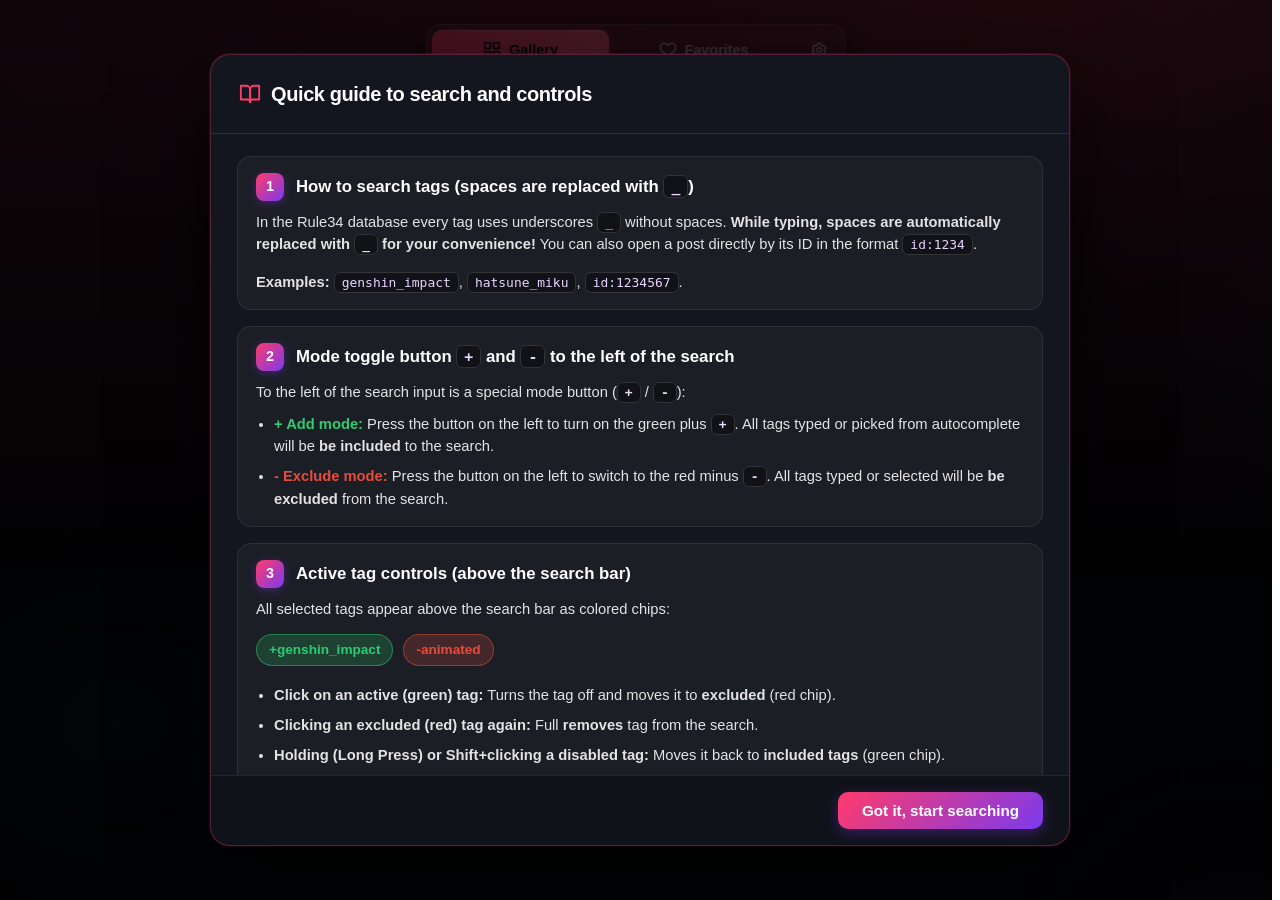
==== commit ace130a8: "bug fix" ====
--- a/R34/index.html
+++ b/R34/index.html
@@ -5,13 +5,13 @@
 <meta name="viewport" content="width=device-width, initial-scale=1, maximum-scale=1, user-scalable=0">
 <title>Rule34 Gallery</title>
 <link rel="stylesheet" href="static/css/base.css?v=3.0.0">
-<link rel="stylesheet" href="static/css/search.css?v=3.0.9">
-<link rel="stylesheet" href="static/css/gallery.css?v=3.0.0">
-<link rel="stylesheet" href="static/css/fullscreen.css?v=3.0.0">
-<link rel="stylesheet" href="static/css/controls.css?v=3.0.0">
-<link rel="stylesheet" href="static/css/adaptive.css?v=3.0.6">
-<link rel="stylesheet" href="static/css/ui.css?v=3.0.4">
-<link rel="stylesheet" href="static/css/lobby.css?v=3.0.3">
+<link rel="stylesheet" href="static/css/search.css?v=3.0.15">
+<link rel="stylesheet" href="static/css/gallery.css?v=3.0.7">
+<link rel="stylesheet" href="static/css/fullscreen.css?v=3.0.1">
+<link rel="stylesheet" href="static/css/controls.css?v=3.0.3">
+<link rel="stylesheet" href="static/css/adaptive.css?v=3.0.8">
+<link rel="stylesheet" href="static/css/ui.css?v=3.0.6">
+<link rel="stylesheet" href="static/css/lobby.css?v=3.1.5">
 </head>
 <body>
 
@@ -81,12 +81,12 @@
 <div id="r34-dev-panel" class="r34-dev-panel" hidden></div>
 
 <!-- ═══ Модальное окно настроек ═══ -->
-<div id="settings-modal" class="settings-modal">
+<div id="settings-modal" class="settings-modal" role="dialog" aria-modal="true" aria-labelledby="settingsModalTitle">
   <div class="settings-modal-card">
 
     <div class="settings-modal-header">
       <div style="display: flex; align-items: center; gap: 12px; flex-wrap: wrap;">
-        <h2>Настройки</h2>
+        <h2 id="settingsModalTitle">Настройки</h2>
         <button id="openTutorialBtn" class="tutorial-badge-btn" title="Открыть инструктаж по поиску и управлению">
           <svg width="14" height="14" viewBox="0 0 24 24" fill="none" stroke="currentColor" stroke-width="2" stroke-linecap="round" stroke-linejoin="round"><circle cx="12" cy="12" r="10"/><path d="M9.09 9a3 3 0 0 1 5.83 1c0 2-3 3-3 3"/><line x1="12" y1="17" x2="12.01" y2="17"/></svg>
           <span>Инструктаж</span>
@@ -1457,12 +1457,12 @@
 </div>
 
 <!-- ═══ Модальное окно инструктажа ═══ -->
-<div id="tutorial-modal" class="settings-modal">
+<div id="tutorial-modal" class="settings-modal" role="dialog" aria-modal="true" aria-labelledby="tutorialModalTitle">
   <div class="settings-modal-card tutorial-modal-card">
     <div class="settings-modal-header">
       <div style="display: flex; align-items: center; gap: 10px;">
         <svg width="22" height="22" viewBox="0 0 24 24" fill="none" stroke="var(--accent)" stroke-width="2" stroke-linecap="round" stroke-linejoin="round"><path d="M2 3h6a4 4 0 0 1 4 4v14a3 3 0 0 0-3-3H2z"/><path d="M22 3h-6a4 4 0 0 0-4 4v14a3 3 0 0 1 3-3h7z"/></svg>
-        <h2 style="font-size: 1.25rem;">Быстрый инструктаж по поиску и управлению</h2>
+        <h2 id="tutorialModalTitle" style="font-size: 1.25rem;">Быстрый инструктаж по поиску и управлению</h2>
       </div>
     </div>
 
@@ -1592,7 +1592,7 @@
 <!-- PeerJS for fully serverless P2P multiplayer -->
 <script src="static/js/vendor/peerjs.min.js"></script>
 
-<script type="module" src="static/js/main.js?v=2.4.0"></script>
+<script type="module" src="static/js/main.js?v=2.5.4"></script>
 
 <!-- Мобильная нижняя навигация -->
 <nav class="mobile-bottom-nav" aria-label="Мобильная навигация">
--- a/R34/static/css/search.css
+++ b/R34/static/css/search.css
@@ -33,6 +33,23 @@
     top: 0;
     z-index: 100;
   }
+}
+
+/* Плавающий контейнер сохраняет исходную высоту панели, чтобы лента не
+   подпрыгивала при ограничении списка тегов. Пустая область под фактической
+   панелью не должна перехватывать клики по галерее. */
+.search-container.is-floating {
+  pointer-events: none;
+}
+
+.search-container.is-floating > .r34-search-block {
+  pointer-events: none;
+}
+
+.search-container.is-floating #activeTags,
+.search-container.is-floating .r34-search-row,
+.search-container.is-floating .r34-search-row > * {
+  pointer-events: auto;
 }
 
 /* Панель при скрытии уезжает вверх, но остаётся в потоке: контейнер держит
@@ -325,6 +342,9 @@
   .r34-mini-bar.is-visible .r34-mini-action {
     animation: none !important;
   }
+  .r34-search-arrow-btn.is-searching::after {
+    animation: none !important;
+  }
 }
 
 /* ---------- Обёртка счётчика результатов ---------- */
@@ -731,6 +751,7 @@
 
 .r34-search-arrow-btn {
   flex-shrink: 0;
+  position: relative;
   display: flex;
   align-items: center;
   justify-content: center;
@@ -755,6 +776,25 @@
   stroke: currentColor;
   stroke-width: 2;
   fill: none;
+}
+
+.r34-search-arrow-btn.is-searching svg {
+  opacity: 0.3;
+}
+
+.r34-search-arrow-btn.is-searching::after {
+  position: absolute;
+  width: 18px;
+  height: 18px;
+  border: 2px solid rgba(255, 255, 255, 0.35);
+  border-top-color: #fff;
+  border-radius: 50%;
+  content: "";
+  animation: r34-search-spin 0.7s linear infinite;
+}
+
+@keyframes r34-search-spin {
+  to { transform: rotate(360deg); }
 }
 
 body.can-hover .r34-search-arrow-btn:hover, body:not(.can-hover) .r34-search-arrow-btn:active {
@@ -1730,4 +1770,4 @@
 @keyframes tagCharge {
   0%   { box-shadow: 0 0 0 0 rgba(var(--accent-rgb), 0.5), 0 0 0 rgba(var(--accent-rgb), 0.35); }
   100% { box-shadow: 0 0 0 9px rgba(var(--accent-rgb), 0), 0 0 20px rgba(var(--accent-rgb), 0.25); }
-}+}
--- a/R34/static/css/gallery.css
+++ b/R34/static/css/gallery.css
@@ -28,6 +28,13 @@
 }
 
 /* Режим низкой мощности (включает снижение анимаций и быстрое открытие) */
+body.r34-low-power-mode {
+  --glass-bg: var(--dark-2, #0e1016);
+  --glass-bg-strong: var(--dark-3, #151821);
+  --header-bg: var(--dark-2, #0e1016);
+  --tag-bg: var(--dark-3, #151821);
+}
+
 body.r34-low-power-mode .media-container,
 body.r34-low-power-mode .media-source-block,
 body.r34-low-power-mode .media-extra-info {
@@ -74,9 +81,36 @@
 body.r34-low-power-mode .loading-spinner,
 body.r34-low-power-mode .pagination-loader,
 body.r34-low-power-mode .puzzle-loader-spinner,
+body.r34-low-power-mode .puzzle-loading-spinner,
 body.r34-low-power-mode .searching {
   animation-duration: 0.9s !important;
   animation-iteration-count: infinite !important;
+}
+
+/* Контролы медиа сохраняют своё стекло: им нужен контраст поверх кадра. */
+body.r34-low-power-mode .media-container,
+body.r34-low-power-mode .media-slide {
+  --glass-bg: rgba(255, 255, 255, 0.05);
+  --glass-bg-strong: rgba(255, 255, 255, 0.08);
+  --header-bg: rgba(10, 12, 18, 0.45);
+}
+
+body.r34-low-power-mode .media-slide .gallery-video-controls-wrapper,
+body.r34-low-power-mode .media-slide .photo-controls-bar.fullscreen {
+  backdrop-filter: var(--header-backdrop-filter, blur(24px) saturate(1.4)) !important;
+  -webkit-backdrop-filter: var(--header-backdrop-filter, blur(24px) saturate(1.4)) !important;
+}
+
+body.r34-low-power-mode .media-container :is(.video-btn, .sound-btn, .hd-btn, .video-bottom-hd-btn),
+body.r34-low-power-mode .media-slide :is(.video-btn, .sound-btn, .hd-btn, .video-bottom-hd-btn) {
+  backdrop-filter: blur(var(--glass-blur, 28px)) !important;
+  -webkit-backdrop-filter: blur(var(--glass-blur, 28px)) !important;
+}
+
+body.r34-low-power-mode .media-container .center-play-btn,
+body.r34-low-power-mode .media-slide .center-play-btn {
+  backdrop-filter: blur(16px) !important;
+  -webkit-backdrop-filter: blur(16px) !important;
 }
 
 /* Футуристичный слой — живой фон, скан-линия по карточке, блик по
@@ -1318,38 +1352,11 @@
    раскладки: карточка не может «дёрнуться» от них.
    ============================================================ */
 
-.media-container::after {
-  content: '';
-  position: absolute;
-  left: -10%;
-  right: -10%;
-  top: 0;
-  z-index: 2;
-  height: 38%;
-  background: linear-gradient(
-    to bottom,
-    transparent 0%,
-    rgba(var(--accent-rgb), 0.08) 38%,
-    rgba(255, 255, 255, 0.14) 50%,
-    rgba(var(--accent-rgb), 0.08) 62%,
-    transparent 100%
-  );
-  opacity: 0;
-  transform: translateY(-70%);
-  pointer-events: none;
-  mix-blend-mode: screen;
-}
-
-body.can-hover .media-container:not(.card-reveal):hover::after {
-  animation: cardScanline 1.15s var(--ease-in-out);
-}
-
-@keyframes cardScanline {
-  0%   { opacity: 0; transform: translateY(-70%); }
-  12%  { opacity: 1; }
-  88%  { opacity: 1; }
-  100% { opacity: 0; transform: translateY(300%); }
-}
+/* Блик, пробегавший по карточке при наведении (cardScanline), убран вместе
+   со своим слоем: на ПК он «проезжал» по каждой карточке под курсором и
+   мешал смотреть медиа. Сам ::after существовал только ради этой анимации,
+   поэтому псевдоэлемент тоже удалён — заодно с карточки снят лишний слой
+   с mix-blend-mode, который композитор держал на каждой карточке. */
 
 /* Лайк: пульс + расходящееся кольцо света (box-shadow не режется overflow) */
 .like-btn.liked {
@@ -1367,9 +1374,6 @@
 }
 
 @media (prefers-reduced-motion: reduce) {
-  body.can-hover .media-container:not(.card-reveal):hover::after {
-    animation: none;
-  }
   .like-btn.liked {
     animation: none;
   }
@@ -1399,29 +1403,76 @@
 }
 
 /* ============================================================
-   ENHANCED CARD SCANLINE — Улучшенный сканирующий блик
+   СКАЧИВАНИЕ В БЛОКЕ ИСТОЧНИКА
+   Кнопка живёт в одной строке со ссылкой на источник: та же высота,
+   то же скругление и рамка, только компактная — иконка без подписи.
    ============================================================ */
-.media-container::before {
-  content: '';
-  position: absolute;
-  inset: -1px;
-  z-index: 3;
-  border-radius: inherit;
-  opacity: 0;
-  pointer-events: none;
-  background: radial-gradient(
-    ellipse at center,
-    rgba(var(--accent-rgb), 0.15) 0%,
-    transparent 70%
-  );
-  transition: opacity var(--dur-slow) var(--ease);
-}
-
-body.can-hover .media-container:hover::before {
-  animation: borderGlowPulse 2s var(--ease-in-out) infinite;
-}
-
-@keyframes borderGlowPulse {
-  0%, 100% { opacity: 0; }
-  50% { opacity: 1; }
-}
+.r34-source-row {
+  display: flex;
+  align-items: stretch;
+  gap: 10px;
+  min-width: 0;
+}
+
+.r34-source-row > .r34-source-link-container,
+.r34-source-row > .r34-source-plain-text-wrapper,
+.r34-source-row > .r34-source-empty-state {
+  flex: 1 1 auto;
+  min-width: 0;
+}
+
+.r34-source-download-btn {
+  position: relative;
+  display: inline-flex;
+  align-items: center;
+  justify-content: center;
+  flex: 0 0 auto;
+  width: 46px;
+  min-width: 46px;
+  padding: 0;
+  border-radius: calc(var(--media-radius, 20px) / 1.5);
+  border: 1px solid var(--card-border-color, rgba(255, 255, 255, 0.08));
+  background: rgba(255, 255, 255, 0.03);
+  color: var(--light, #f4f6fb);
+  cursor: pointer;
+  overflow: hidden;
+  box-shadow: 0 4px 12px rgba(0, 0, 0, 0.15);
+  transition: all var(--card-transition-speed, 300ms) var(--ease);
+}
+
+.r34-source-download-btn svg {
+  flex-shrink: 0;
+  color: var(--accent);
+  filter: drop-shadow(0 0 4px var(--accent-glow));
+  transition: transform var(--card-transition-speed, 300ms) var(--ease),
+              filter var(--card-transition-speed, 300ms) var(--ease);
+}
+
+body.can-hover .r34-source-download-btn:hover,
+body:not(.can-hover) .r34-source-download-btn:active {
+  background: rgba(255, 255, 255, 0.06);
+  border-color: var(--accent);
+  color: #fff;
+  transform: translateY(-2px);
+  box-shadow: 0 10px 20px rgba(0, 0, 0, 0.3), 0 0 14px var(--accent-glow);
+}
+
+body.can-hover .r34-source-download-btn:hover svg,
+body:not(.can-hover) .r34-source-download-btn:active svg {
+  transform: translateY(2px) scale(1.08);
+  filter: drop-shadow(0 0 8px var(--accent-glow));
+}
+
+.r34-source-download-btn:active {
+  transform: scale(0.96) translateY(0);
+}
+
+@media (max-width: 520px) {
+  .r34-source-row {
+    gap: 8px;
+  }
+  .r34-source-download-btn {
+    width: 42px;
+    min-width: 42px;
+  }
+}
--- a/R34/static/css/fullscreen.css
+++ b/R34/static/css/fullscreen.css
@@ -1050,4 +1050,64 @@
         top: 15px;
         left: 119px;
     }
-}
+}
+
+/* ============================================================
+   Кнопка скачивания текущего медиа
+   Стоит в одном ряду с крестиком (слева) и «i» (справа): справа
+   от неё, чтобы не перекрывать ни то, ни другое.
+   ============================================================ */
+.fullscreen-download-btn {
+    position: absolute;
+    top: 30px;
+    right: 88px;
+    z-index: 52000;
+    display: flex;
+    align-items: center;
+    justify-content: center;
+    width: 44px;
+    height: 44px;
+    padding: 0;
+    background: var(--glass-bg, rgba(255, 255, 255, 0.08));
+    backdrop-filter: blur(8px);
+    -webkit-backdrop-filter: blur(8px);
+    border: 1px solid var(--glass-border, rgba(255, 255, 255, 0.15));
+    border-radius: 50%;
+    color: var(--light, #fff);
+    cursor: pointer;
+    transition: background var(--transition-speed, 0.2s) var(--ease),
+                border-color var(--transition-speed, 0.2s) var(--ease),
+                transform var(--transition-speed, 0.2s) var(--ease),
+                box-shadow var(--transition-speed, 0.2s) var(--ease);
+}
+
+body.can-hover .fullscreen-download-btn:hover,
+body:not(.can-hover) .fullscreen-download-btn:active {
+    background: var(--glass-bg-strong, rgba(255, 255, 255, 0.18));
+    border-color: var(--accent, #ff3b6b);
+    transform: scale(1.05);
+    box-shadow: 0 0 15px var(--accent-glow, rgba(255, 59, 107, 0.4));
+}
+
+.fullscreen-download-btn svg {
+    width: 18px;
+    height: 18px;
+    fill: none;
+    stroke: currentColor;
+    stroke-width: 2.2;
+    stroke-linecap: round;
+    stroke-linejoin: round;
+}
+
+@media (max-width: 600px) {
+    .fullscreen-download-btn {
+        top: 15px;
+        right: 67px;
+        width: 44px;
+        height: 44px;
+    }
+    .fullscreen-download-btn svg {
+        width: 16px;
+        height: 16px;
+    }
+}
--- a/R34/static/css/controls.css
+++ b/R34/static/css/controls.css
@@ -240,7 +240,7 @@
   box-shadow: 0 8px 24px rgba(0, 0, 0, 0.35), inset 0 1px 1px rgba(255, 255, 255, 0.2);
 }
 
-body.can-hover .center-play-btn:hover, body:not(.can-hover) .center-play-btn:active {
+body.can-hover .center-play-btn:hover {
   background: rgba(255, 255, 255, 0.2);
   border-color: rgba(var(--accent-rgb), 0.6);
   transform: translate(-50%, -50%) scale(1.06);
@@ -252,7 +252,6 @@
 }
 
 .center-play-btn:focus,
-.center-play-btn:active,
 .center-play-btn:focus-visible {
   outline: none !important;
   box-shadow: 0 8px 24px rgba(0, 0, 0, 0.35), inset 0 1px 1px rgba(255, 255, 255, 0.2) !important;
@@ -548,41 +547,41 @@
 .video-loading-spinner {
   box-shadow: 0 0 18px rgba(var(--accent-rgb), 0.25), inset 0 0 10px rgba(var(--accent-rgb), 0.15);
 }
-
-/* ============================================================
-   ПЕРЕКЛЮЧАТЕЛЬ ЯЗЫКА (Настройки → Система и данные)
-   ============================================================ */
-.settings-lang-switch {
-  display: inline-flex;
-  align-items: center;
-  gap: 4px;
-  padding: 4px;
-  border-radius: 12px;
-  background: rgba(255, 255, 255, 0.05);
-  border: 1px solid var(--card-border-color, rgba(255, 255, 255, 0.1));
-}
-
-.settings-lang-btn {
-  appearance: none;
-  border: none;
-  background: transparent;
-  color: rgba(255, 255, 255, 0.65);
-  font-family: inherit;
-  font-size: 0.85rem;
-  font-weight: 700;
-  padding: 7px 14px;
-  border-radius: 9px;
-  cursor: pointer;
-  transition: background var(--dur-fast, 0.15s) var(--ease, ease), color var(--dur-fast, 0.15s) var(--ease, ease);
-}
-
-.settings-lang-btn:hover {
-  color: #fff;
-  background: rgba(255, 255, 255, 0.06);
-}
-
-.settings-lang-btn.active {
-  background: var(--accent);
-  color: #fff;
-  box-shadow: 0 4px 14px rgba(var(--accent-rgb), 0.35);
-}
+
+/* ============================================================
+   ПЕРЕКЛЮЧАТЕЛЬ ЯЗЫКА (Настройки → Система и данные)
+   ============================================================ */
+.settings-lang-switch {
+  display: inline-flex;
+  align-items: center;
+  gap: 4px;
+  padding: 4px;
+  border-radius: 12px;
+  background: rgba(255, 255, 255, 0.05);
+  border: 1px solid var(--card-border-color, rgba(255, 255, 255, 0.1));
+}
+
+.settings-lang-btn {
+  appearance: none;
+  border: none;
+  background: transparent;
+  color: rgba(255, 255, 255, 0.65);
+  font-family: inherit;
+  font-size: 0.85rem;
+  font-weight: 700;
+  padding: 7px 14px;
+  border-radius: 9px;
+  cursor: pointer;
+  transition: background var(--dur-fast, 0.15s) var(--ease, ease), color var(--dur-fast, 0.15s) var(--ease, ease);
+}
+
+.settings-lang-btn:hover {
+  color: #fff;
+  background: rgba(255, 255, 255, 0.06);
+}
+
+.settings-lang-btn.active {
+  background: var(--accent);
+  color: #fff;
+  box-shadow: 0 4px 14px rgba(var(--accent-rgb), 0.35);
+}
--- a/R34/static/css/ui.css
+++ b/R34/static/css/ui.css
@@ -2571,7 +2571,7 @@
 /* Puzzle Library Grid & Card */
 /* Список — единственная прокручиваемая область модалки. */
 .puzzle-lib-grid {
-    display:grid; grid-template-columns:repeat(auto-fill,minmax(200px,1fr)); gap: 16px;
+    display:grid; grid-template-columns:repeat(auto-fill,minmax(min(200px, calc((100% - 16px) / 2)),1fr)); gap: 16px;
     overflow-y: auto; overscroll-behavior: contain;
     flex: 1 1 auto; min-height: 0;
     padding-right: 4px;
@@ -2753,7 +2753,11 @@
     .puzzle-lib-summary-value { font-size: 1rem; }
     .puzzle-lib-summary-label { font-size: 0.6rem; letter-spacing: 0.2px; }
 
-    .puzzle-lib-grid { gap: 12px; padding-right: 0; }
+    .puzzle-lib-grid {
+        grid-template-columns: repeat(2, minmax(0, 1fr));
+        gap: 12px;
+        padding-right: 0;
+    }
     .puzzle-lib-card { padding: 12px; gap: 10px; }
     .puzzle-lib-thumb { height: 140px; }
     .puzzle-lib-empty-container { padding: 40px 16px; }
--- a/R34/static/css/lobby.css
+++ b/R34/static/css/lobby.css
@@ -2066,19 +2066,34 @@
 /* Короткие экраны стоят по центру окна, длинные — просто прокручиваются:
    margin: auto у flex-элемента схлопывается в 0, когда места не хватает,
    поэтому верх карточки никогда не обрезается. */
+/* Модалки игр (меню режима, создание комнаты, лобби) прокручиваются
+   ЦЕЛИКОМ. Раньше здесь был flex + `margin: auto` у карточки: пока
+   содержимое помещалось на экран, это давало центрирование, но как только
+   карточка становилась выше окна, auto-отступы забирали свободное место —
+   верх уезжал за край, а до низа нельзя было доскроллить, и кнопки
+   «Начать игру»/«Я готов» оказывались недоступны (и на ПК, и на телефоне).
+   `safe center` центрирует только когда места хватает, иначе прижимает к
+   началу; `flex-start` — фолбэк для браузеров без `safe`. */
 .game-overlay.pz-overlay {
   display: flex;
   flex-direction: column;
+  align-items: center;
+  justify-content: flex-start;
+  justify-content: safe center;
+  overscroll-behavior: contain;
 }
 
 .game-overlay.pz-overlay > .game-card {
-  margin: auto;
+  flex: 0 0 auto;
+  margin: 0 auto;
 }
 
 /* Шапка той же ширины, что и карточка: иначе стрелка «назад» и крестик
    оказывались на противоположных краях монитора и не читались как одно окно. */
-.game-header--pz-sm { max-width: 820px; }
-.game-header--pz-lg { max-width: 1000px; }
+/* Ширина шапки совпадает с шириной карточки: на ПК экран комнаты был
+   узким (820/1200 px), и справа/слева оставались пустые поля. */
+.game-header--pz-sm { max-width: min(1080px, 94vw); }
+.game-header--pz-lg { max-width: min(1440px, 94vw); }
 
 .pz-beta {
   font-size: 0.6em;
@@ -2116,9 +2131,8 @@
 
 /* ── оболочки карточек ── */
 .pz-menu-card { max-width: 820px; gap: 26px; }
-.pz-shell--setup { max-width: 820px; gap: 18px; }
-.pz-shell--lobby { max-width: 1200px; gap: 18px; padding: 36px; }
-  min-height: 700px;
+.pz-shell--setup { max-width: min(1080px, 94vw); gap: 18px; }
+.pz-shell--lobby { max-width: min(1440px, 94vw); gap: 20px; padding: 36px; }
 
 @media (max-width: 640px) {
   .pz-shell--lobby { padding: 20px 16px; }
@@ -2575,7 +2589,8 @@
 
 .pz-preview {
   width: 100%;
-  height: 190px;
+  /* На широком ПК превью пазла было 190px высотой и терялось в карточке. */
+  height: clamp(190px, 26vh, 320px);
   border-radius: 14px;
   background-color: rgba(0, 0, 0, 0.35);
   background-size: contain;
@@ -2619,6 +2634,18 @@
   gap: 6px;
   max-height: 232px;
   overflow-y: auto;
+}
+
+/* Два вложенных скролла на одном пальце («окно» + список участников)
+   залипали: жест уходил внутреннему блоку, а окно стояло, и кнопки ниже
+   списка оставались недостижимыми. На узком экране список растёт вместе с
+   окном — прокручивается всё одним движением. Правило должно идти ПОСЛЕ
+   базового `.pz-players`, иначе его перекрывает `overflow-y: auto` выше. */
+@media (max-width: 880px) {
+  .pz-players {
+    max-height: none;
+    overflow-y: visible;
+  }
 }
 
 .pz-player {
@@ -2686,3 +2713,502 @@
   color: rgba(255, 255, 255, 0.4);
   text-align: left;
 }
+
+/* ============================================================
+   ГОТОВНОСТЬ В ЛОББИ ПАЗЛОВ
+   ============================================================ */
+.pz-ready-btn.is-ready {
+    background: linear-gradient(135deg, #10b981 0%, #059669 100%);
+    border-color: transparent;
+    color: #fff;
+    box-shadow: 0 8px 24px rgba(16, 185, 129, 0.35);
+}
+
+.pz-start:disabled {
+    opacity: 0.55;
+    cursor: not-allowed;
+    box-shadow: none;
+    filter: saturate(0.55);
+}
+
+.pz-chip--ready {
+    color: #34d399;
+    background: rgba(52, 211, 153, 0.12);
+    border-color: rgba(52, 211, 153, 0.4);
+}
+
+/* ============================================================
+   ВОЗВРАТ В КОМНАТУ ПОСЛЕ ПЕРЕЗАГРУЗКИ
+   ============================================================ */
+.pz-rejoin {
+    display: flex;
+    align-items: center;
+    justify-content: space-between;
+    gap: 14px;
+    flex-wrap: wrap;
+    padding: 12px 14px;
+    margin-top: 12px;
+    border-radius: 12px;
+    border: 1px solid rgba(56, 189, 248, 0.4);
+    background: linear-gradient(135deg, rgba(56, 189, 248, 0.14), rgba(139, 92, 246, 0.12));
+}
+
+.pz-rejoin-text {
+    display: flex;
+    align-items: flex-start;
+    gap: 10px;
+    min-width: 0;
+    color: var(--text-primary, #fff);
+}
+
+.pz-rejoin-text b {
+    display: block;
+    font-size: 0.9rem;
+}
+
+.pz-rejoin-text small {
+    display: block;
+    margin-top: 2px;
+    font-size: 0.76rem;
+    color: var(--text-secondary, #94a3b8);
+    line-height: 1.35;
+}
+
+.pz-rejoin-actions {
+    display: flex;
+    align-items: center;
+    gap: 8px;
+    flex-shrink: 0;
+}
+
+.pz-rejoin-btn {
+    padding: 8px 16px !important;
+    font-size: 0.82rem !important;
+}
+
+.pz-rejoin-dismiss {
+    display: inline-flex;
+    align-items: center;
+    justify-content: center;
+    width: 30px;
+    height: 30px;
+    border-radius: 8px;
+    border: 1px solid rgba(255, 255, 255, 0.15);
+    background: transparent;
+    color: var(--text-secondary, #94a3b8);
+    cursor: pointer;
+}
+
+.pz-rejoin-dismiss:hover {
+    color: #fff;
+    border-color: rgba(255, 255, 255, 0.35);
+}
+
+@media (max-width: 600px) {
+    .pz-rejoin {
+        flex-direction: column;
+        align-items: stretch;
+    }
+    .pz-rejoin-actions {
+        justify-content: flex-end;
+    }
+}
+
+/* ============================================================
+   БЫСТРЫЕ ЭМОЦИИ И КАЧЕСТВО СОЕДИНЕНИЯ
+   ============================================================ */
+.pz-emotes {
+    display: flex;
+    align-items: center;
+    gap: 6px;
+    margin-top: 10px;
+    flex-wrap: wrap;
+}
+
+.pz-emotes--game {
+    margin-top: 0;
+}
+
+.pz-emote-btn {
+    width: 38px;
+    height: 34px;
+    display: inline-flex;
+    align-items: center;
+    justify-content: center;
+    font-size: 1.05rem;
+    line-height: 1;
+    border-radius: 9px;
+    border: 1px solid rgba(255, 255, 255, 0.12);
+    background: rgba(255, 255, 255, 0.05);
+    cursor: pointer;
+    transition: transform 0.12s ease, background 0.12s ease;
+}
+
+.pz-emote-btn:hover {
+    background: rgba(255, 255, 255, 0.12);
+    transform: translateY(-1px);
+}
+
+.pz-emote-btn:active {
+    transform: scale(0.94);
+}
+
+.pz-conn-badge {
+    margin-left: auto;
+    font-size: 0.7rem;
+    font-weight: 600;
+    letter-spacing: 0.02em;
+    padding: 3px 8px;
+    border-radius: 20px;
+    color: #34d399;
+    background: rgba(52, 211, 153, 0.12);
+    border: 1px solid rgba(52, 211, 153, 0.35);
+}
+
+.pz-conn-badge:empty {
+    display: none;
+}
+
+.pz-conn-badge.is-relay {
+    color: #fbbf24;
+    background: rgba(251, 191, 36, 0.12);
+    border-color: rgba(251, 191, 36, 0.35);
+}
+
+.pz-emote-float {
+    position: fixed;
+    bottom: 18vh;
+    font-size: 2.4rem;
+    z-index: 65000;
+    pointer-events: none;
+    animation: pzEmoteFloat 2.4s ease-out forwards;
+    filter: drop-shadow(0 6px 14px rgba(0, 0, 0, 0.45));
+}
+
+@keyframes pzEmoteFloat {
+    0% { opacity: 0; transform: translateY(14px) scale(0.7); }
+    15% { opacity: 1; transform: translateY(0) scale(1.1); }
+    30% { transform: translateY(-6px) scale(1); }
+    100% { opacity: 0; transform: translateY(-90px) scale(0.9); }
+}
+
+@media (prefers-reduced-motion: reduce) {
+    .pz-emote-float {
+        animation-duration: 0.01ms;
+        opacity: 1;
+    }
+}
+
+/* ============================================================
+   ИНФО-ПАНЕЛЬ ОНЛАЙН-ПАЗЛА (гонка / совместный сбор)
+   Панель стоит под шапкой пазла и отвечает за режим, код комнаты,
+   общий прогресс и вклад каждого участника. Раньше это была одна
+   инлайновая строка: на телефоне заголовок и полоски переносились
+   вперемешку, проценты липли к нику, а у совместного режима вообще не
+   было ни бара, ни разбивки по игрокам.
+   ============================================================ */
+.pz-hud {
+    --pz-hud-accent: #a78bfa;
+    --pz-hud-accent-rgb: 167, 139, 250;
+    position: relative;
+    display: flex;
+    /* Карточка пазла — flex-колонка на всю высоту окна: без этого панель
+       сжималась до 22 px и её содержимое обрезалось. */
+    flex: 0 0 auto;
+    /* Шапка игры имеет order: 1, бейджи — 2. Без своего order панель
+       оказывалась нулевой и выталкивала строку с заголовком и крестиком вниз. */
+    order: 2;
+    flex-direction: column;
+    gap: 10px;
+    width: 100%;
+    max-width: 980px;
+    margin: 0 auto;
+    padding: 12px 14px;
+    border-radius: 16px;
+    box-sizing: border-box;
+    background: linear-gradient(135deg, rgba(22, 22, 38, 0.92), rgba(14, 14, 26, 0.92));
+    border: 1px solid rgba(var(--pz-hud-accent-rgb), 0.22);
+    box-shadow: 0 10px 26px rgba(0, 0, 0, 0.32);
+    overflow: hidden;
+}
+
+.pz-hud::before {
+    content: '';
+    position: absolute;
+    inset: 0 0 auto 0;
+    height: 2px;
+    background: linear-gradient(90deg, transparent, var(--pz-hud-accent), transparent);
+    opacity: 0.75;
+}
+
+.pz-hud--race { --pz-hud-accent: #fbbf24; --pz-hud-accent-rgb: 251, 191, 36; }
+.pz-hud--coop { --pz-hud-accent: #38bdf8; --pz-hud-accent-rgb: 56, 189, 248; }
+
+.pz-hud-top {
+    display: flex;
+    align-items: center;
+    justify-content: space-between;
+    gap: 10px;
+    flex-wrap: wrap;
+}
+
+.pz-hud-mode {
+    display: inline-flex;
+    align-items: center;
+    gap: 8px;
+    min-width: 0;
+    font-size: 0.82rem;
+    font-weight: 800;
+    color: #fff;
+}
+
+.pz-hud-mode-icon {
+    flex: 0 0 auto;
+    display: grid;
+    place-items: center;
+    width: 26px;
+    height: 26px;
+    border-radius: 9px;
+    font-size: 0.82rem;
+    background: rgba(var(--pz-hud-accent-rgb), 0.14);
+    border: 1px solid rgba(var(--pz-hud-accent-rgb), 0.32);
+}
+
+.pz-hud-mode-title {
+    overflow: hidden;
+    text-overflow: ellipsis;
+    white-space: nowrap;
+}
+
+.pz-hud-tags { display: flex; align-items: center; gap: 6px; }
+
+.pz-hud-code {
+    font-family: 'JetBrains Mono', ui-monospace, monospace;
+    font-size: 0.68rem;
+    font-weight: 800;
+    letter-spacing: 0.16em;
+    padding: 3px 8px;
+    border-radius: 8px;
+    background: rgba(255, 255, 255, 0.06);
+    border: 1px solid rgba(255, 255, 255, 0.12);
+    color: var(--pz-hud-accent);
+}
+
+.pz-hud-count {
+    font-size: 0.68rem;
+    font-weight: 800;
+    color: rgba(255, 255, 255, 0.5);
+    font-variant-numeric: tabular-nums;
+}
+
+.pz-hud-progress { display: flex; flex-direction: column; gap: 6px; }
+
+.pz-hud-progress-head {
+    display: flex;
+    align-items: baseline;
+    gap: 8px;
+    min-width: 0;
+}
+
+.pz-hud-progress-label {
+    font-size: 0.64rem;
+    font-weight: 800;
+    letter-spacing: 0.07em;
+    text-transform: uppercase;
+    color: rgba(255, 255, 255, 0.55);
+    overflow: hidden;
+    text-overflow: ellipsis;
+    white-space: nowrap;
+}
+
+.pz-hud-progress-count {
+    font-size: 0.74rem;
+    font-weight: 800;
+    color: rgba(255, 255, 255, 0.85);
+    font-variant-numeric: tabular-nums;
+}
+
+.pz-hud-progress-pct {
+    margin-left: auto;
+    font-size: 0.95rem;
+    font-weight: 900;
+    color: var(--pz-hud-accent);
+    font-variant-numeric: tabular-nums;
+}
+
+.pz-hud-bar {
+    width: 100%;
+    height: 8px;
+    border-radius: 999px;
+    background: rgba(255, 255, 255, 0.08);
+    overflow: hidden;
+}
+
+.pz-hud-bar--thin { height: 5px; }
+
+.pz-hud-bar-fill {
+    height: 100%;
+    border-radius: inherit;
+    background: linear-gradient(90deg, var(--pz-hud-accent), #ec4899);
+    transition: width 0.35s ease;
+}
+
+.pz-hud-players {
+    display: grid;
+    grid-template-columns: repeat(auto-fit, minmax(180px, 1fr));
+    gap: 8px;
+}
+
+.pz-hud-player {
+    display: flex;
+    align-items: flex-start;
+    gap: 8px;
+    min-width: 0;
+    padding: 7px 9px;
+    border-radius: 12px;
+    background: rgba(255, 255, 255, 0.04);
+    border: 1px solid rgba(255, 255, 255, 0.06);
+}
+
+.pz-hud-player.is-me {
+    background: rgba(var(--pz-hud-accent-rgb), 0.09);
+    border-color: rgba(var(--pz-hud-accent-rgb), 0.4);
+}
+
+.pz-hud-rank {
+    flex: 0 0 auto;
+    display: grid;
+    place-items: center;
+    width: 22px;
+    height: 22px;
+    border-radius: 50%;
+    font-size: 0.7rem;
+    font-weight: 900;
+    line-height: 1;
+    color: rgba(255, 255, 255, 0.72);
+    background: rgba(255, 255, 255, 0.07);
+    font-variant-numeric: tabular-nums;
+}
+
+.pz-hud-player.is-leader .pz-hud-rank {
+    color: #1a1206;
+    background: linear-gradient(135deg, #fcd34d, #f59e0b);
+    box-shadow: 0 0 10px rgba(251, 191, 36, 0.35);
+}
+
+.pz-hud-player-main {
+    flex: 1 1 auto;
+    min-width: 0;
+    display: flex;
+    flex-direction: column;
+    gap: 5px;
+}
+
+.pz-hud-player-line {
+    display: flex;
+    align-items: baseline;
+    justify-content: space-between;
+    gap: 8px;
+    min-width: 0;
+}
+
+.pz-hud-player-name {
+    min-width: 0;
+    overflow: hidden;
+    text-overflow: ellipsis;
+    white-space: nowrap;
+    font-size: 0.74rem;
+    font-weight: 700;
+    color: #fff;
+}
+
+.pz-hud-player-pct {
+    flex: 0 0 auto;
+    font-size: 0.72rem;
+    font-weight: 900;
+    color: var(--pz-hud-accent);
+    font-variant-numeric: tabular-nums;
+}
+
+@media (max-width: 480px) {
+    .pz-hud { padding: 10px 11px; border-radius: 14px; gap: 8px; }
+    .pz-hud-mode { font-size: 0.76rem; }
+    .pz-hud-mode-icon { width: 22px; height: 22px; font-size: 0.72rem; }
+    .pz-hud-players { grid-template-columns: repeat(auto-fit, minmax(132px, 1fr)); gap: 6px; }
+    .pz-hud-player { padding: 6px 7px; gap: 6px; }
+    .pz-hud-player-name { font-size: 0.68rem; }
+    .pz-hud-rank { width: 20px; height: 20px; font-size: 0.64rem; }
+}
+
+/* ============================================================
+   ПРОДОЛЖЕНИЕ НЕЗАКОНЧЕННОГО ПАЗЛА
+   ============================================================ */
+.pz-resume {
+    display: flex;
+    align-items: center;
+    gap: 12px;
+    width: calc(100% - 32px);
+    margin: 0 16px 14px;
+    padding: 12px 14px;
+    border-radius: 14px;
+    border: 1px solid rgba(251, 191, 36, 0.45);
+    background: linear-gradient(135deg, rgba(251, 191, 36, 0.16), rgba(245, 158, 11, 0.08));
+    color: var(--text-primary, #fff);
+    cursor: pointer;
+    text-align: left;
+    transition: transform 0.15s ease, border-color 0.15s ease;
+}
+
+.pz-resume:hover {
+    transform: translateY(-1px);
+    border-color: rgba(251, 191, 36, 0.75);
+}
+
+.pz-resume-icon {
+    display: inline-flex;
+    align-items: center;
+    justify-content: center;
+    width: 34px;
+    height: 34px;
+    border-radius: 10px;
+    background: rgba(251, 191, 36, 0.18);
+    color: #fbbf24;
+    flex-shrink: 0;
+}
+
+.pz-resume-text {
+    display: flex;
+    flex-direction: column;
+    gap: 2px;
+    min-width: 0;
+    flex: 1;
+}
+
+.pz-resume-text b {
+    font-size: 0.88rem;
+}
+
+.pz-resume-text small {
+    font-size: 0.74rem;
+    color: var(--text-secondary, #94a3b8);
+}
+
+.pz-resume-cta {
+    display: inline-flex;
+    align-items: center;
+    gap: 4px;
+    font-size: 0.78rem;
+    font-weight: 700;
+    color: #fbbf24;
+    flex-shrink: 0;
+}
+
+@media (max-width: 600px) {
+    .pz-resume {
+        width: calc(100% - 24px);
+        margin: 0 12px 12px;
+    }
+    .pz-resume-cta {
+        display: none;
+    }
+}
